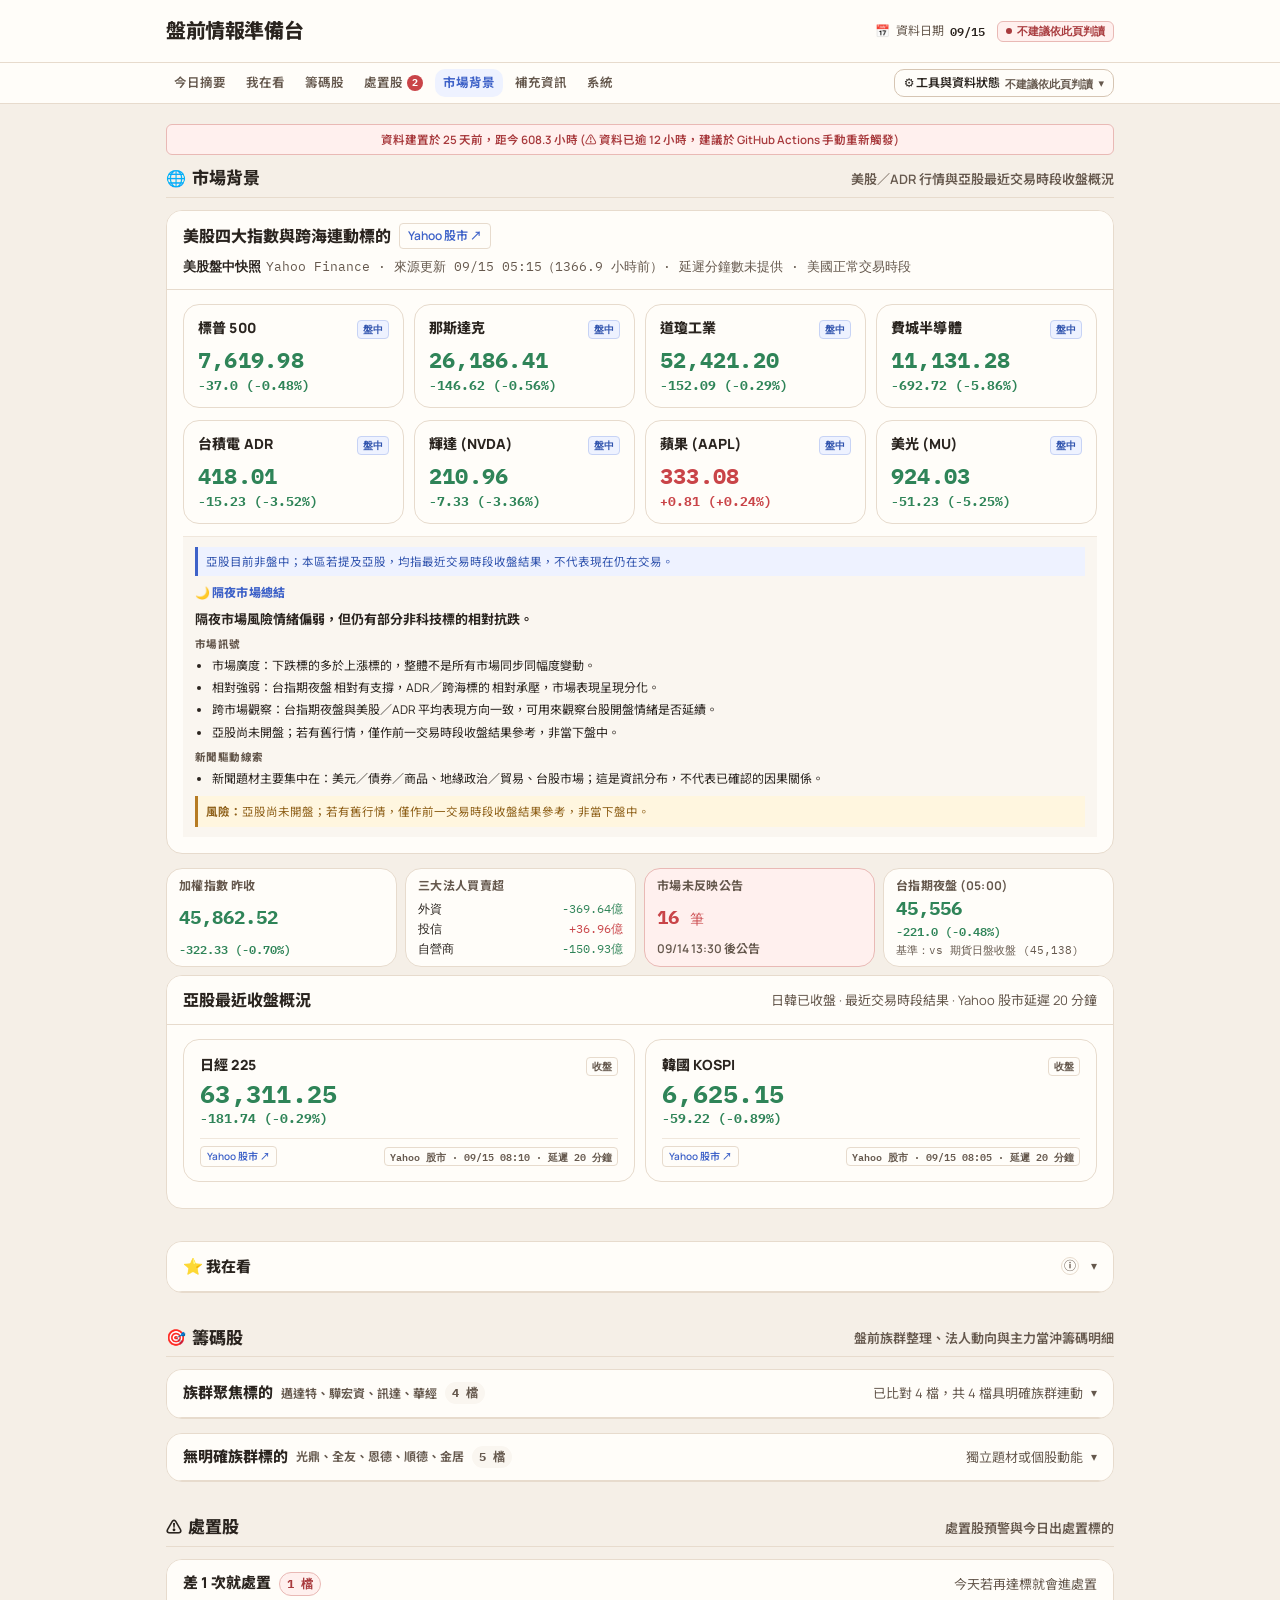
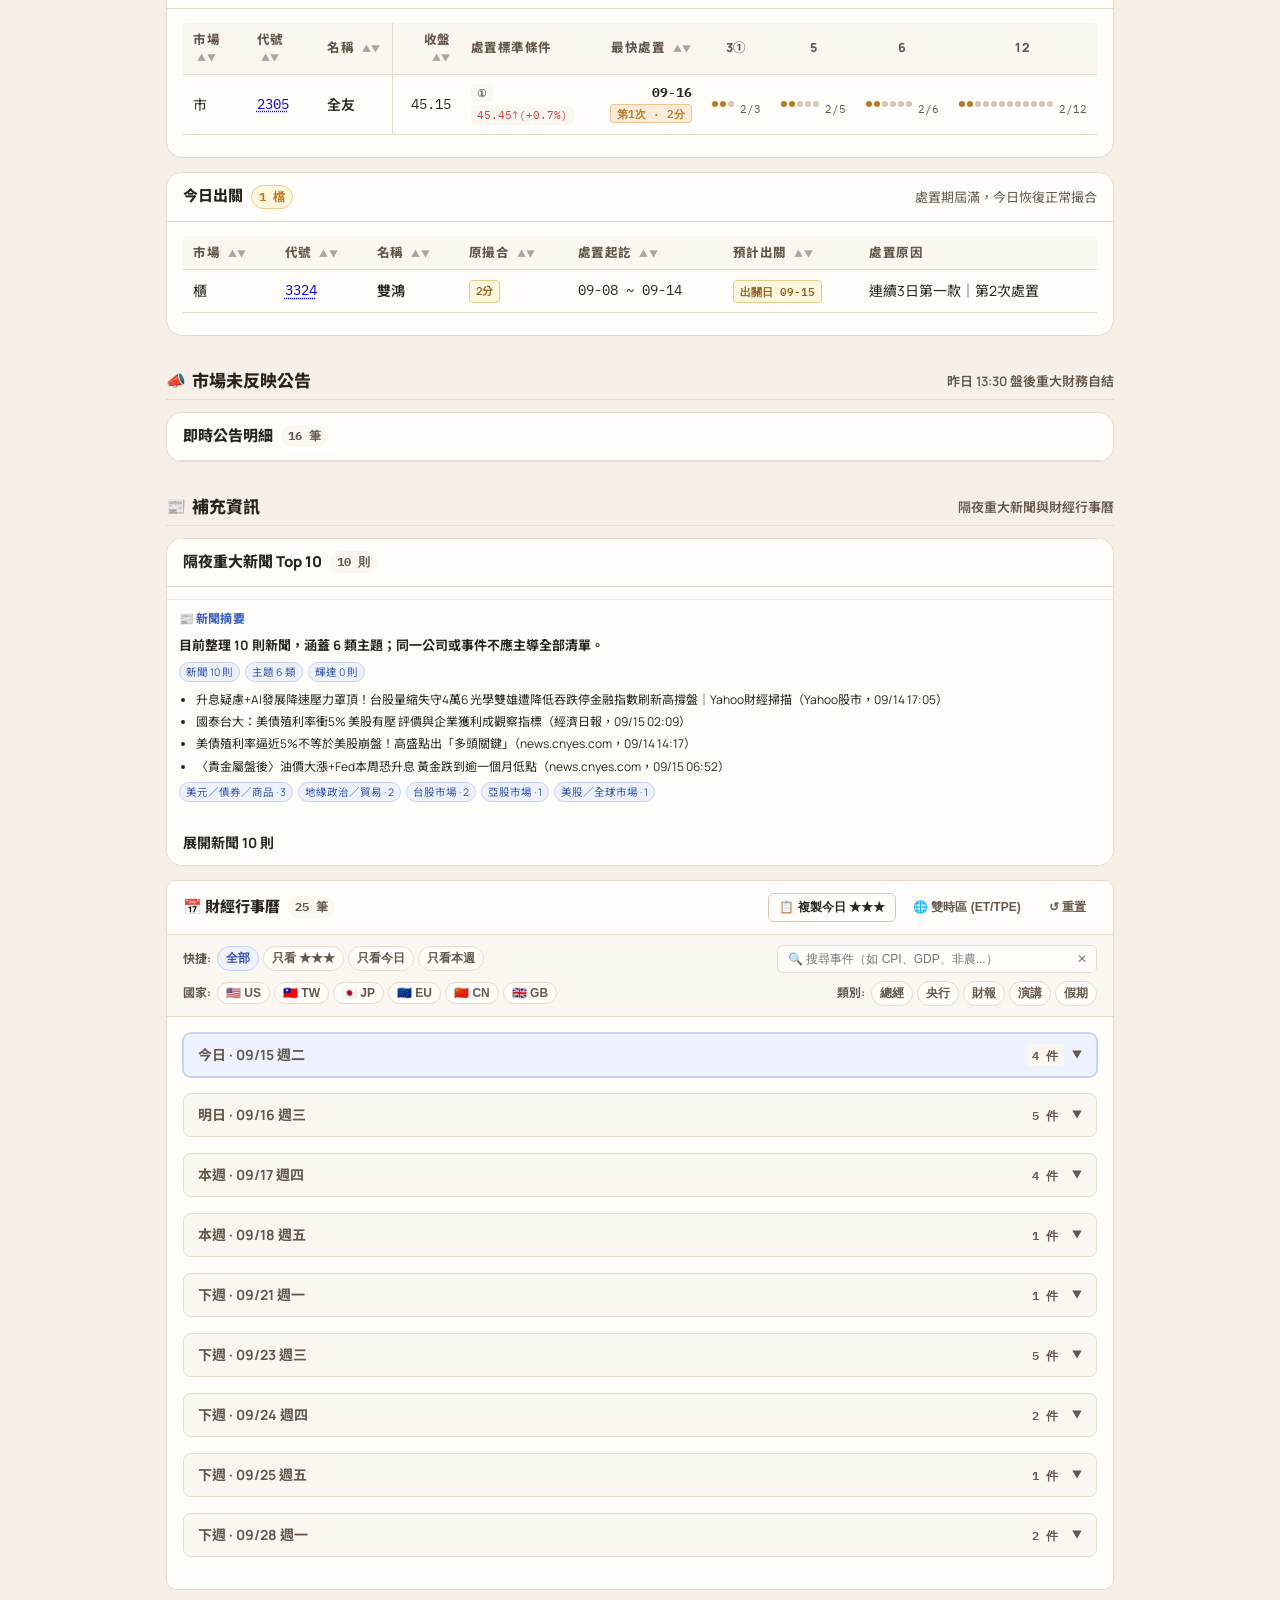
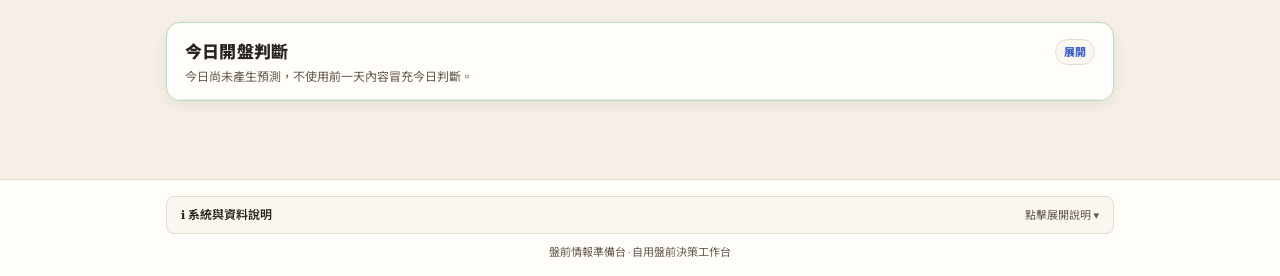
==== docs/index.html @ 4e149d55 "build premarket page for 2026-11-11" ====
<!doctype html>
<html lang="zh-Hant" data-theme="light">
<head>
<meta charset="utf-8">
<meta name="viewport" content="width=device-width, initial-scale=1, viewport-fit=cover">
<meta name="description" content="個人自用，勿分享">
<meta name="robots" content="noindex, nofollow">
<meta name="theme-color" content="#F5EFE7">
<meta name="mobile-web-app-capable" content="yes">
<meta name="apple-mobile-web-app-capable" content="yes">
<meta name="apple-mobile-web-app-status-bar-style" content="default">
<meta name="apple-mobile-web-app-title" content="PMIT 盤前">
<script>
  (function() {
    window.__PM_META__ = {"build_time": "2026-11-11 04:10", "build_version": "20261111_0410", "built_at": "2026-11-10T20:10:21.900235+00:00", "data_date": "09/15", "data_revision": "82827c2f28a00304", "hash": {"ai_summary": "1d06bd8ca780", "announcements": "0802c2edeeb6", "calendar": "9138bb269084", "candidates": "cc73ddd1b59d", "disposition": "0d5a91213d31", "learning_status": "a75b0b54d02c", "macro": "8bd1c810e397", "news": "d9ab46f3bbc6", "opening_forecast": "a6b8ca8f0e29", "opening_result": "0111d65af8d5", "stock_history": "3b2f47924586"}, "hours_since_us_close": 0.2, "overall_status": "unsafe", "packages": {"ai_summary": "data/ai_summary.json", "announcements": "data/announcements.json", "calendar": "data/calendar.json", "candidates": "data/candidates.json", "disposition": "data/disposition.json", "learning_status": "data/learning_status.json", "macro": "data/macro.json", "news": "data/news.json", "opening_forecast": "data/opening_forecast.json", "opening_result": "data/opening_result.json", "stock_history": "data/stock_history.json"}, "schema_version": 1, "show_banner": false, "sources": [{"age_minutes": 0.4, "combined_status_label": "\u6293\u53d6\u6b63\u5e38\u30fb\u8cc7\u6599\u65b0\u9bae", "data_date": null, "dependencies": [], "error_summary": null, "fallback_policy": "previous_snapshot_with_warning", "fallback_used": false, "fetch_status": "ok", "fetched_at": "2026-11-10T15:18:39.479627+08:00", "freshness": "fresh", "hard_expiry_minutes": 1440, "impact_desc": "\u7121\u6cd5\u638c\u63e1\u7f8e\u80a1\u6536\u76e4\u8207\u65e5\u97d3\u958b\u76e4\u8d70\u52e2\uff0c\u96e3\u4ee5\u8a55\u4f30\u65e9\u76e4\u958b\u76e4\u9023\u52d5\u65b9\u5411", "is_required": true, "name": "\u6307\u6578\u884c\u60c5 (\u7f8e\u80a1/\u4e9e\u80a1/ADR)", "notification": null, "notification_level": "critical", "reliability_label": "\u6838\u5fc3\u7a69\u5b9a", "reliability_tier": "core_stable", "retry_attempts": 0, "source_id": "indices", "status": "ok", "status_badge_class": "is-ok", "ttl_minutes": 720}, {"age_minutes": 0.4, "combined_status_label": "\u6293\u53d6\u6b63\u5e38\u30fb\u8cc7\u6599\u65b0\u9bae", "data_date": "09/15", "dependencies": [], "error_summary": null, "fallback_policy": "previous_snapshot_with_warning", "fallback_used": false, "fetch_status": "ok", "fetched_at": "2026-11-11T02:45:14.468668+08:00", "freshness": "fresh", "hard_expiry_minutes": 1440, "impact_desc": "\u7121\u6cd5\u53d6\u5f97\u5373\u6642\u8655\u7f6e\u7ba1\u5236\u6a19\u6e96\u8207\u51fa\u95dc\u540d\u55ae\uff0c\u7121\u6cd5\u9032\u884c\u98a8\u96aa\u907f\u96aa", "is_required": true, "name": "\u8655\u7f6e\u80a1\u8207\u51fa\u95dc\u9810\u8b66", "notification": null, "notification_level": "critical", "reliability_label": "\u6838\u5fc3\u7a69\u5b9a", "reliability_tier": "core_stable", "retry_attempts": 0, "source_id": "disposal", "status": "ok", "status_badge_class": "is-ok", "ttl_minutes": 720}, {"age_minutes": 0.4, "combined_status_label": "\u6293\u53d6\u6b63\u5e38\u30fb\u8cc7\u6599\u65b0\u9bae", "data_date": null, "dependencies": [], "error_summary": null, "fallback_policy": "previous_snapshot_with_warning", "fallback_used": false, "fetch_status": "ok", "fetched_at": "2026-11-10T12:42:00.022347+08:00", "freshness": "fresh", "hard_expiry_minutes": 1440, "impact_desc": "\u7f3a\u5c11\u6628\u65e5\u52a0\u6b0a\u6307\u6578\u8207\u5916\u8cc7/\u6295\u4fe1\u8cb7\u8ce3\u8d85\u91d1\u984d\u5f59\u6574", "is_required": false, "name": "\u5927\u76e4\u6628\u6536\u8207\u4e09\u5927\u6cd5\u4eba", "notification": null, "notification_level": "warning", "reliability_label": "\u6838\u5fc3\u7a69\u5b9a", "reliability_tier": "core_stable", "retry_attempts": 0, "source_id": "twse_summary", "status": "ok", "status_badge_class": "is-ok", "ttl_minutes": 720}, {"age_minutes": 0.4, "combined_status_label": "\u6293\u53d6\u6b63\u5e38\u30fb\u8cc7\u6599\u65b0\u9bae", "data_date": "2026-09-15", "dependencies": [], "error_summary": null, "fallback_policy": "previous_snapshot_with_warning", "fallback_used": false, "fetch_status": "ok", "fetched_at": "2026-11-10T12:42:00.022347+08:00", "freshness": "fresh", "hard_expiry_minutes": 720, "impact_desc": "\u7f3a\u5c11\u671f\u8ca8\u591c\u76e4\u884c\u60c5\u8207\u9ede\u4f4d\u8d70\u5411\uff0c\u53ef\u6539\u53c3\u8003\u7f8e\u80a1\u6307\u6578", "is_required": false, "name": "\u53f0\u6307\u671f\u591c\u76e4\u8d70\u52e2", "notification": null, "notification_level": "warning", "reliability_label": "\u91cd\u8981\u4f46\u53ef\u77ed\u66ab\u904e\u671f", "reliability_tier": "important_short_stale", "retry_attempts": 0, "source_id": "night_session", "status": "ok", "status_badge_class": "is-ok", "ttl_minutes": 180}, {"age_minutes": 0.0, "combined_status_label": "\u6293\u53d6\u6b63\u5e38\u30fb\u8cc7\u6599\u65b0\u9bae", "data_date": null, "dependencies": [], "error_summary": null, "fallback_policy": "fixture_or_previous_snapshot_with_warning", "fallback_used": false, "fetch_status": "ok", "fetched_at": "2026-11-11T04:10:20.223027+08:00", "freshness": "fresh", "hard_expiry_minutes": 720, "impact_desc": "\u7f3a\u5c11\u6bcf\u65e5\u5c08\u6b04\u65cf\u7fa4\u6574\u7406\uff0c\u5019\u9078\u80a1\u6e05\u55ae\u5c07\u5448\u73fe\u7a7a\u767d", "is_required": false, "name": "PressPlay \u76e4\u524d\u65cf\u7fa4\u8207\u6a19\u7684", "notification": null, "notification_level": "notice", "reliability_label": "\u9ad8\u98a8\u96aa\u4f86\u6e90", "reliability_tier": "high_risk", "retry_attempts": 0, "source_id": "pressplay", "status": "ok", "status_badge_class": "is-ok", "ttl_minutes": 360}, {"age_minutes": 0.4, "combined_status_label": "\u6293\u53d6\u6b63\u5e38\u30fb\u8cc7\u6599\u65b0\u9bae", "data_date": "2026/09/14", "dependencies": ["pressplay"], "error_summary": null, "fallback_policy": "previous_snapshot_with_warning", "fallback_used": false, "fetch_status": "ok", "fetched_at": "2026-11-11T04:09:54.073548+08:00", "freshness": "fresh", "hard_expiry_minutes": 720, "impact_desc": "\u7f3a\u5c11\u91cd\u9ede\u500b\u80a1\u4e4b\u5206\u9ede\u8cb7\u8ce3\u8207\u7576\u6c96\u7c4c\u78bc\u6392\u884c", "is_required": false, "name": "\u4e3b\u529b\u5238\u5546\u8207\u7576\u6c96\u7c4c\u78bc\u660e\u7d30", "notification": null, "notification_level": "notice", "reliability_label": "\u9ad8\u98a8\u96aa\u4f86\u6e90", "reliability_tier": "high_risk", "retry_attempts": 0, "source_id": "chengwaye_daily", "status": "ok", "status_badge_class": "is-ok", "ttl_minutes": 360}, {"age_minutes": 0.4, "combined_status_label": "\u6293\u53d6\u6b63\u5e38\u30fb\u8cc7\u6599\u65b0\u9bae", "data_date": null, "dependencies": ["pressplay", "chengwaye_daily"], "error_summary": null, "fallback_policy": "previous_snapshot_with_warning", "fallback_used": false, "fetch_status": "ok", "fetched_at": "2026-11-11T04:09:54.073789+08:00", "freshness": "fresh", "hard_expiry_minutes": 2880, "impact_desc": "\u7f3a\u5c11\u5019\u9078\u80a1\u6f32\u505c\u6b21\u6578\u3001\u6700\u8fd1\u6f32\u505c\u8207\u9694\u65e5\u8868\u73fe\u5c65\u6b77", "is_required": false, "name": "Chengwaye \u500b\u80a1\u6f32\u505c\u5c65\u6b77", "notification": null, "notification_level": "notice", "reliability_label": "\u9ad8\u98a8\u96aa\u4f86\u6e90", "reliability_tier": "high_risk", "retry_attempts": 0, "source_id": "chengwaye_stock_history", "status": "ok", "status_badge_class": "is-ok", "ttl_minutes": 1440}, {"age_minutes": 0.4, "combined_status_label": "\u6293\u53d6\u6b63\u5e38\u30fb\u8cc7\u6599\u65b0\u9bae", "data_date": "2026-09-15", "dependencies": [], "error_summary": null, "fallback_policy": "previous_snapshot_with_warning", "fallback_used": false, "fetch_status": "ok", "fetched_at": "2026-11-10T12:42:00.022347+08:00", "freshness": "fresh", "hard_expiry_minutes": 1440, "impact_desc": "\u7f3a\u5c11\u4eca\u65e5\u91cd\u78c5\u7e3d\u7d93\u6578\u64da\u8207\u4e8b\u4ef6\u65e5\u7a0b\u5012\u6578", "is_required": false, "name": "\u7e3d\u7d93\u8ca1\u7d93\u884c\u4e8b\u66c6", "notification": null, "notification_level": "warning", "reliability_label": "\u91cd\u8981\u4f46\u53ef\u77ed\u66ab\u904e\u671f", "reliability_tier": "important_short_stale", "retry_attempts": 0, "source_id": "calendar", "status": "ok", "status_badge_class": "is-ok", "ttl_minutes": 720}, {"age_minutes": 0.4, "combined_status_label": "\u6293\u53d6\u6b63\u5e38\u30fb\u8cc7\u6599\u65b0\u9bae", "data_date": null, "dependencies": [], "error_summary": null, "fallback_policy": "previous_snapshot_with_warning", "fallback_used": false, "fetch_status": "ok", "fetched_at": "2026-09-15T08:25:50.682524+08:00", "freshness": "fresh", "hard_expiry_minutes": 1440, "impact_desc": "\u7f3a\u5c11\u6628\u65e5\u76e4\u5f8c\u81ea\u7d50\u640d\u76ca\u8207\u71df\u6536\u516c\u544a\u7d71\u8a08", "is_required": false, "name": "\u5e02\u5834\u672a\u53cd\u6620\u91cd\u5927\u516c\u544a (\u8ca1\u5831/\u71df\u6536/\u8655\u5206)", "notification": null, "notification_level": "warning", "reliability_label": "\u91cd\u8981\u4f46\u53ef\u77ed\u66ab\u904e\u671f", "reliability_tier": "important_short_stale", "retry_attempts": 0, "source_id": "financials", "status": "ok", "status_badge_class": "is-ok", "ttl_minutes": 720}, {"age_minutes": 0.4, "combined_status_label": "\u6293\u53d6\u6b63\u5e38\u30fb\u8cc7\u6599\u65b0\u9bae", "data_date": null, "dependencies": [], "error_summary": null, "fallback_policy": "previous_snapshot_with_warning", "fallback_used": false, "fetch_status": "ok", "fetched_at": "2026-11-10T12:42:00.022347+08:00", "freshness": "fresh", "hard_expiry_minutes": 720, "impact_desc": "\u7f3a\u5c11\u9694\u591c\u7f8e\u80a1\u8207\u7522\u696d\u7126\u9ede\u65b0\u805e\u5feb\u8a0a", "is_required": false, "name": "\u76e4\u524d\u5373\u6642\u65b0\u805e\u805a\u5408", "notification": null, "notification_level": "notice", "reliability_label": "\u9ad8\u98a8\u96aa\u4f86\u6e90", "reliability_tier": "high_risk", "retry_attempts": 0, "source_id": "news", "status": "ok", "status_badge_class": "is-ok", "ttl_minutes": 180}], "stale_hours": 1363.7, "status_badge_class": "is-unsafe", "status_label": "\u4e0d\u5efa\u8b70\u4f9d\u6b64\u9801\u5224\u8b80", "summary_reasons": ["\u8655\u7f6e\u8cc7\u6599\u65e5\u671f\u4e0d\u7b26\uff1a\u8655\u7f6e\u4f86\u6e90\u6a19\u8a3b\u9069\u7528 09/15\uff0c\u4f46\u76ee\u6a19\u4ea4\u6613\u65e5\u70ba 11/12\uff08\u76f8\u5dee -57 \u5929\uff09"], "us_market_context": {"badge": "\u76e4\u4e2d", "badge_short": "\u76e4\u4e2d", "detail": "Yahoo Finance \u00b7 \u4f86\u6e90\u66f4\u65b0 09/15 05:15\uff081366.9 \u5c0f\u6642\u524d\uff09\u00b7 \u5ef6\u9072\u5206\u9418\u6578\u672a\u63d0\u4f9b \u00b7 \u7f8e\u570b\u6b63\u5e38\u4ea4\u6613\u6642\u6bb5", "label": "\u7f8e\u80a1\u76e4\u4e2d\u5feb\u7167", "pill_class": "pill-live", "session_key": "regular", "title": "Yahoo Finance Chart \u63d0\u4f9b\u4f86\u6e90\u66f4\u65b0\u6642\u9593\uff1b\u672a\u63d0\u4f9b\u53ef\u9a57\u8b49\u7684\u5ef6\u9072\u5206\u9418\u6578", "updated_label": "09/15 05:15"}};
    if (localStorage.getItem('pmit_debug') === '1') {
      var pmMeta = window.__PM_META__;
      if (pmMeta && Number(pmMeta.stale_hours) >= 24 && pmMeta.overall_status === 'ready') {
        console.warn('[PMIT] stale_hours >= 24 but overall_status=ready', pmMeta);
      }
    }
    var savedTheme = localStorage.getItem('pmit_theme') || localStorage.getItem('premarket.theme');
    var hashTheme = String(window.location.hash || '').match(/[?&]theme=(dark|light)(?:&|$)/);
    if (hashTheme) savedTheme = hashTheme[1];
    var theme = (savedTheme === 'dark') ? 'dark' : 'light';
    document.documentElement.setAttribute('data-theme', theme);
  })();
</script>
<title>盤前 · 09/15 · 近處置 1 · 出關 3</title>

<link rel="preconnect" href="https://fonts.googleapis.com">
<link rel="preconnect" href="https://fonts.gstatic.com" crossorigin>
<link href="https://fonts.googleapis.com/css2?family=Manrope:wght@400;600;700;800&family=IBM+Plex+Mono:wght@400;500;600;700&family=Noto+Sans+TC:wght@400;500;700;900&display=swap" rel="stylesheet">
<link rel="manifest" href="manifest.json">
<link rel="icon" href="icon-192.png" type="image/png">
<link rel="apple-touch-icon" href="icon-180.png">
<script>
  if ('serviceWorker' in navigator) {
    navigator.serviceWorker.register('sw.js').catch(function(err) {
      if (localStorage.getItem('pmit_debug') === '1') console.warn('SW register info:', err);
    });
    navigator.serviceWorker.addEventListener('message', function(event) {
      if (event.data && event.data.type === 'sw-updated') {
        var toast = document.getElementById('toast');
        if (toast) {
          toast.innerHTML = '🔄 盤前資料已有新版本 <button class="sw-update-button" onclick="location.reload(true)">點此更新</button>';
          toast.classList.add('show');
        }
      }
    });
  }
</script>

<style>
  :root {
    /* tool-to-decide visual language: warm paper, deep ink, cobalt action */
    /* stronger light-theme separation so the warm paper surface is visible */
    --bg-page: #F5EFE7;
    --bg-card: #FFFDF9;
    --bg-sub: #FAF6F0;
    --bg-hover: #EFE7DC;
    --border: #E7DBCD;
    --border-light: #F0E7DC;
    --border-strong: #D6C5B3;
    --text-main: #2A241F;
    --text-muted: #65584D;
    --text-light: #8A7A6B;
    --rise: #C94448;
    --fall: #2F8458;
    --amber: #B67B24;
    --blue: #3E62C8;
    --focus: var(--blue);
    --btn-bg: #FFFFFF;
    --btn-border: var(--border);
    --btn-hover: #EEF2FF;

    --danger-bg: #FFF0EE;
    --danger-fg: #A83A3D;
    --danger-border: #E9B9B5;

    --amber-bg: #FFF6DF;
    --amber-fg: #8F611A;
    --amber-border: #E8CD8A;

    --blue-bg: #EEF2FF;
    --blue-fg: #3154AE;
    --blue-border: #C7D3F5;

    --green-bg: #EEF8F1;
    --green-fg: #286D4B;
    --green-border: #B8DEC4;

    --row-paused-bg: #FFF6DF;

    --font-ui: Manrope, "Noto Sans TC", "PingFang TC", "Microsoft JhengHei", system-ui, sans-serif;
    --font-sans: var(--font-ui);
    --font-mono: "IBM Plex Mono", ui-monospace, Menlo, monospace;
    --shadow-sm: none;
    --shadow: 0 4px 14px rgba(37, 31, 23, 0.07);
    --shadow-md: 0 16px 34px rgba(37, 31, 23, 0.12);
    --safe-top: env(safe-area-inset-top, 0px);
    --safe-bottom: env(safe-area-inset-bottom, 0px);
    --safe-left: env(safe-area-inset-left, 0px);
    --safe-right: env(safe-area-inset-right, 0px);
  }

  .opening-forecast-card {
    margin: 0 0 18px;
    border: 1px solid var(--border-strong);
    border-radius: 14px;
    background: var(--bg-card);
    box-shadow: var(--shadow);
    overflow: hidden;
  }
  .opening-forecast-disclosure > summary {
    list-style: none;
    cursor: pointer;
  }
  .opening-forecast-disclosure > summary::-webkit-details-marker { display: none; }
  .opening-forecast-disclosure > summary:focus-visible {
    outline: 2px solid var(--blue);
    outline-offset: -2px;
  }
  .opening-forecast-summary-actions {
    display: flex;
    align-items: center;
    justify-content: flex-end;
    gap: 8px;
    flex-shrink: 0;
  }
  .opening-forecast-toggle {
    display: inline-flex;
    align-items: center;
    min-height: 26px;
    padding: 4px 8px;
    border: 1px solid var(--border);
    border-radius: 999px;
    color: var(--blue);
    background: var(--bg-sub);
    font-size: 11px;
    font-weight: 800;
    white-space: nowrap;
  }
  .opening-forecast-toggle::before { content: '展開'; }
  .opening-forecast-disclosure[open] .opening-forecast-toggle::before { content: '收合'; }
  .opening-forecast-card.confidence-low { border-color: var(--amber-border); }
  .opening-forecast-card.confidence-high { border-color: var(--green-border); }
  .opening-forecast-head {
    display: flex;
    align-items: flex-start;
    justify-content: space-between;
    gap: 12px;
    padding: 16px 18px 12px;
    border-bottom: 1px solid var(--border-light);
  }
  .opening-forecast-title { margin: 0; color: var(--text-main); font-size: 17px; font-weight: 850; letter-spacing: .01em; }
  .opening-forecast-subtitle { margin-top: 4px; color: var(--text-muted); font-size: 12px; line-height: 1.55; }
  .opening-forecast-badge { display: inline-flex; align-items: center; border: 1px solid var(--border); border-radius: 999px; padding: 4px 9px; color: var(--text-muted); background: var(--bg-sub); font-size: 12px; font-weight: 800; white-space: nowrap; }
  .opening-forecast-badge.high { color: var(--green-fg); border-color: var(--green-border); background: var(--green-bg); }
  .opening-forecast-badge.medium { color: var(--amber-fg); border-color: var(--amber-border); background: var(--amber-bg); }
  .opening-forecast-badge.low { color: var(--danger-fg); border-color: var(--danger-border); background: var(--danger-bg); }
  .opening-forecast-body { padding: 16px 18px 18px; }
  .opening-forecast-hero { display: flex; align-items: baseline; flex-wrap: wrap; gap: 10px 18px; }
  .opening-forecast-direction { color: var(--text-main); font-size: clamp(24px, 4vw, 34px); font-weight: 900; letter-spacing: .01em; }
  .opening-forecast-points { color: var(--blue); font-size: clamp(20px, 3vw, 28px); font-weight: 850; }
  .opening-forecast-points.is-up { color: var(--rise); }
  .opening-forecast-points.is-down { color: var(--fall); }
  .opening-forecast-meta { display: flex; flex-wrap: wrap; gap: 7px 14px; margin-top: 8px; color: var(--text-muted); font-size: 12px; line-height: 1.6; }
  .opening-forecast-note { margin-top: 12px; padding: 10px 12px; border-radius: 9px; background: var(--bg-sub); color: var(--text-muted); font-size: 12px; line-height: 1.65; }
  .opening-forecast-note strong { color: var(--text-main); }
  .opening-forecast-result { display: grid; grid-template-columns: repeat(3, minmax(0, 1fr)); gap: 10px; margin-top: 14px; }
  .opening-forecast-result-item { min-width: 0; padding: 10px 12px; border: 1px solid var(--border-light); border-radius: 9px; background: var(--bg-sub); }
  .opening-forecast-result-label { color: var(--text-muted); font-size: 11px; }
  .opening-forecast-result-value { margin-top: 3px; color: var(--text-main); font-size: 15px; font-weight: 850; }
  .opening-forecast-details { margin-top: 14px; border-top: 1px solid var(--border-light); padding-top: 10px; }
  .opening-forecast-details summary { cursor: pointer; color: var(--blue); font-size: 12px; font-weight: 800; }
  .opening-forecast-evidence { display: grid; gap: 8px; margin-top: 10px; }
  .opening-forecast-evidence-item { padding: 9px 10px; border-left: 3px solid var(--border-strong); background: var(--bg-sub); color: var(--text-muted); font-size: 12px; line-height: 1.6; }
  .opening-forecast-evidence-item strong { color: var(--text-main); }
  .opening-forecast-evidence-item a { color: var(--blue); }
  .opening-forecast-formula { margin: 10px 0 0; overflow-x: auto; color: var(--text-muted); font-size: 11px; line-height: 1.65; }
  .opening-forecast-learning { margin-top: 14px; padding: 10px 12px; border: 1px solid var(--border-light); border-radius: 9px; color: var(--text-muted); font-size: 12px; line-height: 1.6; }
  .opening-forecast-learning strong { color: var(--text-main); }
  @media (max-width: 680px) {
    .opening-forecast-head { padding: 14px 14px 11px; }
    .opening-forecast-body { padding: 14px; }
    .opening-forecast-result { grid-template-columns: 1fr; }
    .opening-forecast-badge { font-size: 11px; }
  }

  :root[data-theme="dark"] {
    /* warm charcoal companion theme; the same cobalt and semantic accents remain */
    --bg-page: #171411;
    --bg-card: #211D19;
    --bg-sub: #2A2520;
    --bg-hover: #393129;
    --border: rgba(255, 244, 230, 0.13);
    --border-light: rgba(255, 244, 230, 0.07);
    --border-strong: rgba(255, 244, 230, 0.22);
    --text-main: #F8F4EE;
    --text-muted: #C4B8A9;
    --text-light: #998D7E;
    --rise: #FF8A9B;
    --fall: #70D9A1;
    --amber: #F4C76A;
    --blue: #82AFFF;
    --btn-bg: #211D19;
    --btn-border: rgba(255, 244, 230, 0.16);
    --btn-hover: #393129;

    --danger-bg: rgba(255, 102, 125, 0.16);
    --danger-fg: #FFB4BF;
    --danger-border: rgba(255, 138, 155, 0.36);

    --amber-bg: rgba(244, 199, 106, 0.16);
    --amber-fg: #FFE0A0;
    --amber-border: rgba(244, 199, 106, 0.36);

    --blue-bg: rgba(130, 175, 255, 0.16);
    --blue-fg: #B5CCFF;
    --blue-border: rgba(130, 175, 255, 0.36);

    --green-bg: rgba(112, 217, 161, 0.16);
    --green-fg: #A8EBC6;
    --green-border: rgba(112, 217, 161, 0.36);

    --row-paused-bg: rgba(244, 199, 106, 0.16);
    --shadow-sm: none;
    --shadow: 0 4px 16px rgba(0, 0, 0, 0.24);
    --shadow-md: 0 16px 34px rgba(0, 0, 0, 0.36);
  }

  * { box-sizing: border-box; }
  html { scroll-behavior: smooth; }
  body {
    margin: 0;
    background: var(--bg-page);
    color: var(--text-main);
    font-family: var(--font-ui);
    line-height: 1.5;
    -webkit-font-smoothing: antialiased;
    -moz-osx-font-smoothing: grayscale;
    transition: background-color 0.2s ease, color 0.2s ease;
  }

  .font-mono { font-family: var(--font-mono); }
  .font-bold { font-weight: 600; }
  .rise { color: var(--rise) !important; }
  .fall { color: var(--fall) !important; }
  .amber { color: var(--amber) !important; }
  .blue { color: var(--blue) !important; }

  .sr-only {
    position: absolute;
    width: 1px;
    height: 1px;
    padding: 0;
    margin: -1px;
    overflow: hidden;
    clip: rect(0, 0, 0, 0);
    white-space: nowrap;
    border: 0;
  }

  .page-wrap { max-width: 980px; margin: 0 auto; padding: 0 16px; }

  /* HEADER */
  .page-header {
    background: var(--bg-card);
    border-bottom: 1px solid var(--border);
    padding: 16px 0;
  }
  .header-inner {
    max-width: 980px;
    margin: 0 auto;
    padding: 0 16px;
    display: flex;
    justify-content: space-between;
    align-items: center;
    flex-wrap: wrap;
    gap: 12px;
  }
  .page-title {
    font-size: 20px;
    font-weight: 800;
    margin: 0;
    letter-spacing: -0.02em;
    color: var(--text-main);
  }
  .meta-row {
    display: flex;
    align-items: center;
    flex-wrap: wrap;
    gap: 12px;
    font-size: 12px;
  }
  .meta-item {
    display: inline-flex;
    align-items: center;
    gap: 6px;
    color: var(--text-muted);
  }
  .meta-val {
    color: var(--text-main);
    font-weight: 600;
  }
  .status-badge {
    display: inline-flex;
    align-items: center;
    padding: 3px 8px;
    border-radius: 6px;
    font-size: 11px;
    font-weight: 700;
    letter-spacing: 0.02em;
  }
  .status-badge.is-ok { background: var(--green-bg); color: var(--green-fg); border: 1px solid var(--green-border); }
  .status-badge.is-info { background: var(--blue-bg); color: var(--blue-fg); border: 1px solid var(--blue-border); }
  .status-badge.is-warning { background: var(--danger-bg); color: var(--danger-fg); border: 1px solid var(--danger-border); }

  /* NAV (Sticky Anchor & Tool Bar - ZERO HORIZONTAL SCROLL) */
  .page-nav {
    position: sticky;
    top: 0;
    background: var(--bg-card);
    border-bottom: 1px solid var(--border);
    z-index: 50;
    box-shadow: var(--shadow-sm);
    padding: 6px 0;
  }
  .nav-inner {
    max-width: 980px;
    margin: 0 auto;
    padding: 0 16px;
    display: flex;
    align-items: center;
    justify-content: space-between;
    flex-wrap: wrap;
    gap: 8px 12px;
  }
  .nav-sections {
    display: flex;
    align-items: center;
    flex-wrap: wrap;
    gap: 4px;
  }
  .nav-link {
    display: inline-flex;
    align-items: center;
    gap: 4px;
    padding: 4px 8px;
    height: 28px;
    color: var(--text-muted);
    text-decoration: none;
    font-size: 12.5px;
    font-weight: 600;
    border-radius: 10px;
    transition: all 0.15s ease;
    box-sizing: border-box;
  }
  .nav-link:hover, .nav-link.is-active {
    color: var(--blue-fg);
    background: var(--blue-bg);
    border-color: var(--blue-border);
  }
  .nav-link.is-active {
    color: var(--blue);
    font-weight: 700;
  }
  .nav-badge {
    background: var(--rise);
    color: #FFFFFF;
    font-size: 10px;
    font-weight: 700;
    padding: 0 5px;
    height: 16px;
    line-height: 16px;
    border-radius: 8px;
    font-family: var(--font-mono);
  }
  .nav-actions {
    display: flex;
    align-items: center;
    flex-wrap: wrap;
    gap: 6px;
  }
  .nav-utility-panel {
    margin-left: auto;
    position: relative;
  }
  .nav-utility-panel > summary {
    list-style: none;
    background: var(--bg-card);
    border: 1px solid var(--border-strong);
    border-radius: 10px;
    padding: 0 9px;
    height: 28px;
    font-size: 12px;
    font-weight: 600;
    color: var(--text-main);
    cursor: pointer;
    display: inline-flex;
    align-items: center;
    gap: 5px;
    box-sizing: border-box;
    white-space: nowrap;
  }
  .nav-utility-panel > summary::-webkit-details-marker { display: none; }
  .nav-utility-panel > summary::after { content: '▾'; color: var(--text-muted); font-size: 11px; }
  .nav-utility-panel[open] > summary { position: relative; z-index: 2; }
  .nav-utility-state { color: var(--text-muted); font-family: var(--font-mono); font-size: 10.5px; }
  .nav-utility-content {
    position: absolute;
    top: calc(100% + 8px);
    right: 0;
    z-index: 60;
    width: min(476px, calc(100vw - 32px));
    padding: 13px;
    border: 1px solid var(--border);
    border-radius: 16px;
    background: var(--bg-card);
    box-shadow: var(--shadow-md);
  }
  .nav-utility-content::before {
    content: '';
    position: absolute;
    top: -6px;
    right: 28px;
    width: 10px;
    height: 10px;
    background: var(--bg-card);
    border-left: 1px solid var(--border);
    border-top: 1px solid var(--border);
    transform: rotate(45deg);
  }
  .utility-panel-header {
    position: relative;
    z-index: 1;
    display: flex;
    align-items: flex-end;
    justify-content: space-between;
    gap: 12px;
    padding: 1px 2px 11px;
    border-bottom: 1px solid var(--border-light);
  }
  .utility-panel-eyebrow {
    color: var(--text-muted);
    font-family: var(--font-mono);
    font-size: 9.5px;
    font-weight: 700;
    letter-spacing: 0.08em;
  }
  .utility-panel-title { margin-top: 2px; color: var(--text-main); font-size: 14px; font-weight: 800; }
  .utility-panel-section { position: relative; z-index: 1; margin-top: 11px; }
  .utility-section-label {
    margin: 0 0 6px 2px;
    color: var(--text-muted);
    font-family: var(--font-mono);
    font-size: 9.5px;
    font-weight: 700;
    letter-spacing: 0.07em;
  }
  .nav-utility-content .nav-actions {
    justify-content: flex-start;
    gap: 6px;
    margin: 0;
    padding: 9px;
    border: 1px solid var(--border-light);
    border-radius: 8px;
    background: var(--bg-sub);
  }
  .nav-utility-content .today-briefing-details {
    margin: 0;
    overflow: hidden;
    border: 1px solid var(--border-light);
    border-radius: 8px;
    background: var(--bg-sub);
  }
  .nav-utility-content .today-briefing-summary { padding: 9px 10px; background: transparent; }
  .nav-utility-content .today-briefing-card { box-shadow: none; }
  .nav-btn {
    background: var(--bg-card);
    border: 1px solid var(--border-strong);
    border-radius: 10px;
    padding: 0 9px;
    height: 28px;
    font-size: 12px;
    font-weight: 600;
    color: var(--text-main);
    cursor: pointer;
    display: inline-flex;
    align-items: center;
    justify-content: center;
    gap: 4px;
    transition: all 0.15s ease;
    box-sizing: border-box;
    outline: none;
    white-space: nowrap;
  }
  .nav-btn:hover {
    background: var(--bg-hover);
    border-color: var(--text-light);
  }
  .nav-btn.filter-watch-only.is-active {
    background: var(--amber-bg);
    color: var(--amber-fg);
    border-color: var(--amber-border);
  }
  .nav-btn.btn-briefing.is-active {
    background: var(--blue-bg);
    color: var(--blue-fg);
    border-color: var(--blue-border);
  }

  @media (max-width: 768px) {
    .nav-inner {
      padding: 4px 10px;
      gap: 6px;
    }
    .nav-sections {
      width: 100%;
      justify-content: flex-start;
      gap: 2px;
      flex-wrap: nowrap;
      overflow-x: auto;
      -webkit-overflow-scrolling: touch;
      overscroll-behavior-x: contain;
      scrollbar-width: none;
    }
    .nav-sections::-webkit-scrollbar { display: none; }
    .nav-link {
      flex: 0 0 auto;
      padding: 0 12px;
      font-size: 12.5px;
      height: 40px;
    }
    .nav-utility-panel {
      width: 100%;
      margin-left: 0;
      display: flex;
      justify-content: flex-end;
      border-top: 1px solid var(--border-light);
      padding-top: 4px;
    }
    .nav-utility-panel > summary { min-height: 40px; height: 40px; font-size: 12px; }
    .nav-utility-content { width: min(100vw - 20px, 476px); padding: 10px; }
    .utility-panel-header { padding-bottom: 9px; }
    .nav-utility-content .nav-actions { padding: 7px; }
    .nav-btn {
      flex: 1;
      padding: 0 6px;
      font-size: 12px;
      height: 40px;
    }
    .nav-btn .btn-text-extra {
      display: none;
    }
  }

  /* CONTENT SECTIONS */
  .page-main {
    max-width: 980px;
    margin: 0 auto;
    padding: 20px 16px 60px;
  }
  .content-section {
    margin-bottom: 32px;
    scroll-margin-top: 76px;
  }
  .section-header {
    display: flex;
    align-items: baseline;
    justify-content: space-between;
    margin-bottom: 12px;
    padding-bottom: 6px;
    border-bottom: 1px solid var(--border);
  }
  .section-title {
    font-size: 16px;
    font-weight: 800;
    color: var(--text-main);
    margin: 0;
    display: flex;
    align-items: center;
    gap: 6px;
  }
  .title-icon { font-size: 16px; }
  .section-desc {
    font-size: 12px;
    color: var(--text-muted);
  }

  /* CARDS */
  .card {
    background: var(--bg-card);
    border: 1px solid var(--border);
    border-radius: 16px;
    box-shadow: var(--shadow-sm);
    margin-bottom: 14px;
    overflow: hidden;
  }
  .card-head {
    padding: 12px 16px;
    background: var(--bg-card);
    border-bottom: 1px solid var(--border);
    display: flex;
    justify-content: space-between;
    align-items: center;
    flex-wrap: wrap;
    gap: 8px;
  }
  .card-title-group {
    display: flex;
    align-items: center;
    gap: 8px;
  }
  .card-title {
    font-size: 14px;
    font-weight: 700;
    color: var(--text-main);
    margin: 0;
  }
  .count-badge {
    background: var(--bg-sub);
    color: var(--text-muted);
    font-size: 11px;
    font-weight: 700;
    padding: 2px 7px;
    border-radius: 12px;
    font-family: var(--font-mono);
  }
  .count-badge.danger { background: var(--danger-bg); color: var(--danger-fg); border: 1px solid var(--danger-border); }
  .count-badge.amber { background: var(--amber-bg); color: var(--amber-fg); border: 1px solid var(--amber-border); }
  .card-tip {
    font-size: 12px;
    color: var(--text-muted);
  }
  .candidate-group-summary { cursor: pointer; list-style: none; }
  .candidate-group-summary::-webkit-details-marker { display: none; }
  .candidate-group-summary::after { content: '▾'; flex: 0 0 auto; color: var(--text-muted); font-size: 12px; }
  .candidate-group-disclosure[open] > .candidate-group-summary::after { transform: rotate(180deg); }
  .candidate-group-summary .card-title-group { min-width: 0; flex: 1 1 auto; flex-wrap: wrap; }
  .candidate-group-symbols { min-width: 0; color: var(--text-muted); font-size: 12px; font-weight: 650; line-height: 1.45; overflow-wrap: anywhere; }
  .data-block { padding: 14px 16px; }

  /* 1. SUMMARY GRID (COMPACT DASHBOARD) */
  .summary-grid {
    display: grid;
    grid-template-columns: repeat(4, 1fr);
    gap: 8px;
    margin-bottom: 8px;
  }
  .summary-card {
    background: var(--bg-card);
    border: 1px solid var(--border);
    border-radius: 16px;
    padding: 8px 12px;
    box-shadow: var(--shadow-sm);
    display: flex;
    flex-direction: column;
    justify-content: space-between;
    min-height: 66px;
  }
  .summary-card.alert-highlight {
    background: var(--danger-bg);
    border-color: var(--danger-border);
  }
  .card-label {
    font-size: 10.5px;
    font-weight: 700;
    color: var(--text-muted);
    text-transform: uppercase;
    letter-spacing: 0.03em;
    margin-bottom: 2px;
  }
  .card-val {
    font-size: 17px;
    font-weight: 800;
    color: var(--text-main);
    line-height: 1.2;
    margin-bottom: 2px;
  }
  .card-val.rise { color: var(--rise); }
  .card-val.fall { color: var(--fall); }
  .card-val.amber { color: var(--amber); }
  .card-sub {
    font-size: 11px;
    color: var(--text-muted);
    font-weight: 500;
  }
  .inst-chips {
    display: flex;
    flex-direction: column;
    gap: 2px;
    margin-top: 2px;
  }
  .inst-chips .chip {
    display: flex;
    justify-content: space-between;
    font-size: 11px;
  }
  .inst-chips-mobile { display: none; }

  /* ACCESSIBLE FOCUS INDICATOR */
  :focus-visible {
    outline: 2px solid var(--blue) !important;
    outline-offset: 2px !important;
  }
  :root[data-theme="dark"] :focus-visible {
    outline: 2px solid #60A5FA !important;
    outline-offset: 2px !important;
  }

  /* HEADER STATUS BUTTON */
  .header-status-btn {
    display: inline-flex;
    align-items: center;
    gap: 5px;
    padding: 2px 8px;
    border-radius: 6px;
    font-size: 11px;
    font-weight: 700;
    cursor: pointer;
    border: 1px solid var(--border);
    background: var(--bg-card);
    color: var(--text-main);
    transition: all 0.15s ease;
  }
  .header-status-btn:hover {
    transform: translateY(-1px);
    box-shadow: var(--shadow-sm);
  }
  .header-status-btn .status-dot {
    width: 6px;
    height: 6px;
    border-radius: 50%;
    background: currentColor;
  }
  .header-status-btn.is-ready {
    background: var(--green-bg);
    color: var(--green-fg);
    border-color: var(--green-border);
  }
  .header-status-btn.is-caution {
    background: var(--amber-bg);
    color: var(--amber-fg);
    border-color: var(--amber-border);
  }
  .header-status-btn.is-unsafe {
    background: var(--danger-bg);
    color: var(--danger-fg);
    border-color: var(--danger-border);
  }

  /* TODAY INTEL BRIEFING CARD */
  .today-briefing-card {
    display: grid;
    grid-template-columns: 1fr 1.2fr 1.2fr;
    gap: 10px;
    background: var(--bg-card);
    border: 1px solid var(--border);
    border-radius: 16px;
    padding: 10px 14px;
    margin-bottom: 10px;
    box-shadow: var(--shadow-sm);
  }
  .today-briefing-details {
    margin-bottom: 10px;
  }
  .today-briefing-summary {
    display: flex;
    align-items: center;
    justify-content: space-between;
    gap: 10px;
    padding: 10px 14px;
    border: 1.5px solid var(--amber-border);
    border-radius: 12px;
    background: var(--amber-bg);
    color: var(--text-main);
    cursor: pointer;
    list-style: none;
    box-shadow: var(--shadow-sm);
  }
  .today-briefing-summary::-webkit-details-marker { display: none; }
  .today-briefing-summary::after { content: '▾'; color: var(--text-muted); font-size: 12px; }
  .today-briefing-details[open] > .today-briefing-summary { border-bottom-left-radius: 0; border-bottom-right-radius: 0; }
  .briefing-summary-title { font-size: 12px; font-weight: 700; }
  .briefing-summary-status { margin-left: auto; font-size: 11.5px; font-weight: 600; color: var(--text-muted); }
  .today-briefing-card.is-unsafe-alert {
    border: 2px solid var(--danger-border);
    background: var(--danger-bg);
  }
  .today-briefing-card.is-caution-alert {
    border: 1.5px solid var(--amber-border);
    background: var(--amber-bg);
  }
  .briefing-col {
    display: flex;
    flex-direction: column;
    justify-content: center;
    gap: 3px;
  }
  .briefing-col-lbl {
    font-size: 10.5px;
    font-weight: 700;
    color: var(--text-muted);
    text-transform: uppercase;
    letter-spacing: 0.02em;
  }
  .briefing-status-val, .briefing-watch-val, .briefing-events-val {
    font-size: 12.5px;
    font-weight: 600;
    color: var(--text-main);
    display: flex;
    align-items: center;
    gap: 6px;
    flex-wrap: wrap;
  }
  .briefing-reason-summary {
    font-size: 11.5px;
    color: var(--text-muted);
    overflow: hidden;
    text-overflow: ellipsis;
    white-space: nowrap;
    max-width: 180px;
  }
  .briefing-built-relative {
    display: none;
    color: var(--text-muted);
    font-size: 11px;
    font-family: var(--font-mono);
    white-space: nowrap;
  }
  .briefing-watch-val .hit-count {
    color: var(--blue);
    font-weight: 700;
  }
  .briefing-watch-val .hit-count.has-hit {
    color: var(--rise);
  }
  .event-pill {
    display: inline-flex;
    align-items: center;
    gap: 4px;
    background: var(--bg-sub);
    padding: 2px 6px;
    border-radius: 4px;
    font-size: 11px;
    border: 1px solid var(--border);
  }
  .event-more-tag {
    font-size: 10.5px;
    color: var(--text-muted);
    font-family: var(--font-mono);
  }
  .mobile-scroll-hint {
    display: none;
    font-size: 11px;
    color: var(--text-muted);
    text-align: center;
    padding: 4px 0;
    background: var(--bg-sub);
    border-radius: 4px;
    margin-bottom: 6px;
  }
  @media (max-width: 768px) {
    .today-briefing-card {
      grid-template-columns: 1fr;
      gap: 8px;
      padding: 8px 10px;
    }
    .mobile-scroll-hint {
      display: block;
    }
  }

  /* STALE BANNER */
  .stale-banner {
    padding: 6px 14px;
    border-radius: 6px;
    font-size: 11.5px;
    font-weight: 600;
    text-align: center;
    margin-bottom: 10px;
    background: var(--green-bg);
    color: var(--green-fg);
    border: 1px solid var(--green-border);
  }
  .stale-banner.is-warning { background: var(--amber-bg) !important; color: var(--amber-fg) !important; border-color: var(--amber-border) !important; }
  .stale-banner.is-danger  { background: var(--danger-bg) !important; color: var(--danger-fg) !important; border-color: var(--danger-border) !important; }
  .holiday-notice { margin-top: 0; margin-bottom: 10px; }
  .package-error-card {
    display: grid;
    gap: 6px;
    padding: 10px 12px;
    color: var(--danger-fg);
    background: var(--danger-bg);
    border: 1px solid var(--danger-border);
    border-radius: 7px;
    text-align: left;
  }
  .package-error-detail, .package-last-success { color: var(--text-muted); font-size: 11.5px; }
  .package-inline-retry { margin-left: 6px; padding: 4px 8px; font-size: 11px; }

  /* WATCHLIST MODERN CARD */
  .watchlist-card {
    border-radius: 16px;
    border: 1px solid var(--border);
    background: var(--bg-card);
    overflow: hidden;
  }
  .watchlist-details > summary {
    cursor: pointer;
    list-style: none;
  }
  .watchlist-details > summary::-webkit-details-marker { display: none; }
  .watchlist-details > summary::after {
    content: '▾';
    color: var(--text-muted);
    font-size: 12px;
    margin-left: 4px;
  }
  .watchlist-details[open] > summary { border-bottom-color: var(--border); }
  .watch-summary-hits {
    display: inline-flex;
    align-items: center;
    min-width: 0;
    gap: 6px;
    margin-left: 8px;
    flex-wrap: wrap;
  }
  .watch-summary-chip {
    display: inline-flex;
    align-items: center;
    gap: 5px;
    min-width: 0;
    padding: 3px 8px;
    border: 1px solid var(--border);
    border-radius: 6px;
    background: var(--bg-card);
    color: var(--text-main);
    font-family: var(--font-mono);
    font-size: 12px;
    font-weight: 700;
    white-space: nowrap;
    cursor: pointer;
    transition: transform 0.15s ease, border-color 0.15s ease;
  }
  .watch-summary-chip:hover { transform: translateY(-1px); border-color: var(--border-strong); }
  .watch-summary-chip:focus-visible { outline: 2px solid var(--blue); outline-offset: 2px; }
  .watch-summary-chip.is-alert { border-color: var(--danger-border); background: var(--danger-bg); color: var(--danger-fg); }
  .watch-summary-chip.is-amber { border-color: var(--amber-border); background: var(--amber-bg); color: var(--amber-fg); }
  .watch-summary-chip.is-candidate { border-color: var(--blue-border); background: var(--blue-bg); color: var(--blue-fg); }
  .watch-summary-empty { color: var(--text-muted); font-size: 12px; white-space: nowrap; }
  .watch-summary-info {
    display: inline-flex;
    align-items: center;
    justify-content: center;
    width: 18px;
    height: 18px;
    margin-left: auto;
    border: 1px solid var(--border);
    border-radius: 50%;
    color: var(--text-muted);
    font-size: 12px;
    font-weight: 700;
    line-height: 1;
  }
  .watch-control-bar {
    display: flex;
    align-items: center;
    justify-content: space-between;
    gap: 10px;
    flex-wrap: wrap;
  }
  .watch-input-wrapper {
    flex: 1;
    min-width: 260px;
    display: flex;
    align-items: center;
    background: var(--bg-sub);
    border: 1px solid var(--border);
    border-radius: 10px;
    padding: 3px 4px 3px 12px;
    transition: all 0.15s ease;
  }
  .watch-input-wrapper:focus-within {
    border-color: var(--blue);
    box-shadow: 0 0 0 2px rgba(37, 99, 235, 0.15);
    background: var(--bg-card);
  }
  .watch-input-icon {
    font-size: 13px;
    color: var(--text-muted);
    margin-right: 8px;
  }
  .watch-input-modern {
    flex: 1;
    border: none;
    background: transparent;
    color: var(--text-main);
    font-family: var(--font-mono);
    font-size: 13px;
    outline: none;
    padding: 6px 0;
  }
  .watch-input-modern::placeholder {
    color: var(--text-muted);
    opacity: 0.75;
  }
  .watch-btn-inline {
    background: var(--blue);
    color: #FFFFFF;
    border: none;
    border-radius: 10px;
    padding: 5px 12px;
    font-size: 12px;
    font-weight: 700;
    cursor: pointer;
    transition: opacity 0.15s ease;
    white-space: nowrap;
  }
  .watch-btn-inline:hover { opacity: 0.9; }

  .watch-actions-group {
    display: flex;
    align-items: center;
    gap: 6px;
    flex-wrap: wrap;
  }
  .watch-more-actions {
    position: relative;
    flex: 0 0 auto;
    min-width: 352px;
  }
  .watch-more-actions > summary { display: none; list-style: none; }
  .watch-more-actions > summary::-webkit-details-marker { display: none; }
  .watch-more-menu {
    position: static;
    display: flex;
    align-items: center;
    gap: 6px;
    min-width: 0;
    width: max-content;
    flex: 0 0 auto;
    padding: 0;
    border: 0;
    border-radius: 0;
    background: transparent;
    box-shadow: none;
  }
  .watch-more-menu .watch-btn-modern { justify-content: center; width: auto; }
  .watch-more-menu input[type="file"] { display: none; }
  .watch-btn-modern {
    background: var(--bg-sub);
    border: 1px solid var(--border);
    border-radius: 10px;
    padding: 6px 11px;
    font-size: 12px;
    font-weight: 600;
    color: var(--text-main);
    cursor: pointer;
    display: inline-flex;
    align-items: center;
    gap: 4px;
    transition: all 0.15s ease;
    white-space: nowrap;
  }
  .watch-btn-modern.primary {
    background: var(--blue);
    color: #FFFFFF;
    border-color: var(--blue);
  }
  .watch-btn-modern.primary:hover {
    opacity: 0.9;
  }
  .watch-btn-modern:hover {
    background: var(--bg-hover);
    border-color: var(--text-light);
  }
  .watch-btn-modern.danger-hover:hover {
    background: var(--danger-bg);
    color: var(--danger-fg);
    border-color: var(--danger-border);
  }

  .watch-chips { display: flex; flex-wrap: wrap; gap: 8px; margin-top: 6px; }
  .watch-chip {
    background: var(--bg-card);
    border: 1px solid var(--border);
    border-radius: 10px;
    box-sizing: border-box;
    padding: 4px 10px;
    font-size: 12px;
    font-family: var(--font-mono);
    display: inline-flex;
    align-items: center;
    gap: 6px;
    cursor: pointer;
    transition: all 0.15s ease;
    box-shadow: var(--shadow-sm);
  }
  .watch-chip:hover {
    border-color: var(--blue);
    transform: translateY(-1px);
  }
  .watch-chip .wc-icon { font-size: 11px; }
  .watch-chip .wc-code { color: var(--blue); font-weight: 700; }
  .watch-chip .wc-name { color: var(--text-main); font-weight: 600; }
  .watch-chip.alert { border-left: 3px solid var(--rise); background: var(--danger-bg); color: var(--danger-fg); }
  .watch-chip.amber { border-left: 3px solid var(--amber); background: var(--amber-bg); color: var(--amber-fg); }
  .watch-chip.blue  { border-left: 3px solid var(--blue); background: var(--blue-bg); color: var(--blue-fg); }
  .watch-chip .wc-del { cursor: pointer; color: var(--text-light); margin-left: 2px; }
  .watch-chip .wc-del:hover { color: var(--rise); }
  .watch-hint { color: var(--text-muted); font-size: 12px; padding: 6px 0; }
  .manual-candidate-body { padding: 10px 14px 14px; }
  .manual-candidate-input-row { display: flex; align-items: center; gap: 8px; }
  .manual-candidate-input { flex: 1; min-width: 0; height: 36px; padding: 0 10px; border: 1px solid var(--border); border-radius: 6px; background: var(--bg-sub); color: var(--text-main); font: 13px var(--font-mono); }
  .manual-candidate-input:focus-visible { outline: 2px solid var(--blue); outline-offset: 2px; border-color: var(--blue); }
  .manual-candidate-hint { padding-top: 6px; color: var(--text-muted); font-size: 11px; }
  .manual-candidate-list { display: flex; flex-wrap: wrap; gap: 7px; margin-top: 8px; }
  .manual-candidate-item { display: inline-flex; align-items: center; gap: 7px; max-width: 100%; padding: 5px 8px; border: 1px solid var(--blue-border); border-radius: 6px; background: var(--blue-bg); color: var(--blue-fg); font-size: 12px; }
  .manual-candidate-item.is-hit { border-color: var(--amber-border); background: var(--amber-bg); color: var(--amber-fg); }
  .manual-candidate-code { font: 700 12px var(--font-mono); }
  .manual-candidate-name { color: var(--text-main); font-weight: 600; }
  .manual-candidate-link { color: inherit; text-decoration: none; }
  .manual-candidate-link:hover { text-decoration: underline; }
  .manual-candidate-remove { display: inline-flex; align-items: center; justify-content: center; width: 22px; height: 22px; padding: 0; border: 0; border-radius: 50%; background: transparent; color: inherit; cursor: pointer; }
  .manual-candidate-remove:hover { background: rgba(15, 23, 42, .12); }
  @media (max-width: 768px) {
    .watchlist-summary { align-items: flex-start; }
    .watch-summary-hits { order: 3; width: 100%; margin: 0; }
    .watchlist-card { overflow: visible; }
    .watch-main-bar { align-items: stretch; padding: 8px; }
    .watch-actions-group { width: 100%; gap: 6px; }
    .watch-actions-group > #watch-edit-toggle-btn { flex: 1 1 auto; min-width: 0; }
    .watch-more-actions {
      position: relative;
      z-index: 20;
      flex: 0 0 auto;
      min-width: 0;
    }
    .watch-more-actions[open] { flex-basis: 100%; }
    .watch-more-actions > summary { display: inline-flex; }
    .watch-more-toggle { min-width: 88px; justify-content: center; }
    .watch-more-menu {
      position: static;
      width: 100%;
      max-width: none;
      margin-top: 6px;
      display: none;
      min-width: 0;
      padding: 8px;
      border: 1px solid var(--border);
      border-radius: 10px;
      background: var(--bg-card);
      box-shadow: var(--shadow-md);
    }
    .watch-more-actions[open] .watch-more-menu { display: grid; }
    .watch-more-menu .watch-btn-modern { justify-content: flex-start; width: 100%; }
    .watch-btn-modern,
    .watch-btn-inline,
    .watch-toggle-btn,
    .manual-candidate-remove { min-height: 44px; }
    .watch-btn-modern { padding: 6px 10px; }
    .watch-chip { min-height: 44px; padding: 4px 9px; }
    .watch-chip .wc-del {
      display: inline-flex;
      align-items: center;
      justify-content: center;
      width: 44px;
      min-width: 44px;
      height: 44px;
      margin: -1px -5px -1px 0;
    }
    .manual-candidate-input-row { align-items: stretch; flex-direction: column; }
    .manual-candidate-input { width: 100%; height: 44px; box-sizing: border-box; }
    .manual-candidate-input-row .watch-btn-inline { min-height: 44px; }
  }

  /* WATCHLIST ROW HIGHLIGHT */
  tr.highlight-row,
  tr.highlight-row td {
    background-color: #FEF9C3 !important;
  }
  :root[data-theme="dark"] tr.highlight-row,
  :root[data-theme="dark"] tr.highlight-row td {
    background-color: rgba(234, 179, 8, 0.16) !important;
  }
  tr.highlight-row:hover td {
    background-color: #FEF08A !important;
  }
  :root[data-theme="dark"] tr.highlight-row:hover td {
    background-color: rgba(234, 179, 8, 0.26) !important;
  }

  /* FLASH HIGHLIGHT */
  @keyframes flash-pulse {
    0%, 100% { outline: 2px solid transparent; }
    50% { outline: 2px solid var(--amber); background: var(--amber-bg); }
  }
  .highlight-flash {
    animation: flash-pulse 1s ease 2;
  }

  /* DATA TABLES */
  .table-scroll { overflow-x: auto; -webkit-overflow-scrolling: touch; }
  .data-table {
    width: 100%;
    border-collapse: collapse;
    font-size: 13px;
    text-align: left;
  }
  .data-table th {
    background: var(--bg-sub);
    color: var(--text-muted);
    font-size: 11px;
    font-weight: 700;
    text-transform: uppercase;
    letter-spacing: 0.04em;
    padding: 8px 10px;
    border-bottom: 1px solid var(--border);
    cursor: pointer;
    user-select: none;
  }
  .data-table th:hover {
    color: var(--text-main);
    background: var(--bg-hover);
  }
  .data-table th .sort-arrow { font-size: 9px; margin-left: 4px; opacity: 0.5; }
  .data-table th.sorted .sort-arrow { opacity: 1; color: var(--blue); }
  .data-table td {
    padding: 9px 10px;
    border-bottom: 1px solid var(--border);
    color: var(--text-main);
  }
  .data-table tr:hover td { background: var(--bg-sub); }
  .data-table tr.row-paused td { background: var(--row-paused-bg); }
  .pause-icon { display: inline-block; margin-right: 4px; color: var(--amber); font-weight: 700; }
  .data-table td.num, .data-table th.num { text-align: right; }

  /* ANNOUNCEMENT TABLE: fixed proportions keep hidden raw text from distorting columns. */
  .announcement-table {
    width: 100%;
    table-layout: fixed;
  }
  .announcement-table th,
  .announcement-table td {
    vertical-align: top;
    min-width: 0;
  }
  .announcement-table th:nth-child(1),
  .announcement-table td:nth-child(1) { width: 12%; }
  .announcement-table th:nth-child(2),
  .announcement-table td:nth-child(2) { width: 18%; }
  .announcement-table th:nth-child(3),
  .announcement-table td:nth-child(3) { width: 50%; }
  .announcement-table th:nth-child(4),
  .announcement-table td:nth-child(4) { width: 8%; }
  .announcement-table th:nth-child(5),
  .announcement-table td:nth-child(5) { width: 12%; }
  .announcement-stock {
    min-width: 0;
  }
  .announcement-stock .announcement-code,
  .announcement-stock .announcement-name {
    display: block;
  }
  .announcement-stock .announcement-name {
    margin-top: 2px;
  }
  .announcement-code {
    color: var(--blue);
    font-size: 13px;
    font-weight: 800;
    letter-spacing: .02em;
    white-space: nowrap;
  }
  .announcement-name {
    color: var(--text-main);
    font-family: var(--font-sans);
    font-weight: 700;
    line-height: 1.45;
    overflow-wrap: anywhere;
  }
  .announcement-time {
    white-space: normal;
    line-height: 1.45;
  }
  .announcement-date,
  .announcement-clock {
    display: block;
  }
  .announcement-clock {
    margin-top: 2px;
  }
  .announcement-subject,
  .announcement-ai {
    line-height: 1.55;
    overflow-wrap: anywhere;
  }
  .announcement-time {
    font-size: 11.5px;
    letter-spacing: -0.02em;
  }
  .announcement-raw-details {
    display: block;
    max-width: 100%;
    margin-top: 8px;
  }
  .announcement-raw-details > summary {
    display: inline-block;
    margin-top: 0;
    color: var(--blue);
    cursor: pointer;
    font-size: 12px;
    line-height: 1.4;
  }
  .announcement-raw-details[open] > summary {
    margin-bottom: 8px;
  }
  .announcement-raw-details .raw-text {
    box-sizing: border-box;
    max-width: 100%;
    margin: 0;
    padding: 8px;
    border-radius: 6px;
    background: var(--bg-sub);
    color: var(--text-muted);
    font: 11px/1.55 var(--font-mono);
    white-space: pre-wrap;
    overflow-wrap: anywhere;
    overflow-x: auto;
  }
  .announcement-ai {
    font-weight: 600;
  }
  .empty-state {
    padding: 24px;
    text-align: center;
    color: var(--text-muted);
    font-size: 13px;
  }

  /* 2-LINE CONDITION LAYOUT */
  .cond-box {
    display: flex;
    flex-direction: column;
    gap: 3px;
    font-size: 12px;
  }
  .cond-row-1 {
    display: flex;
    align-items: center;
    gap: 4px;
    font-weight: 600;
  }
  .cond-num-badge {
    display: inline-flex;
    align-items: center;
    justify-content: center;
    width: 18px;
    height: 18px;
    border-radius: 50%;
    background: var(--green-bg);
    color: var(--green-fg);
    border: 1px solid var(--green-border);
    font-size: 11px;
    font-weight: 700;
  }
  .cond-row-2 {
    display: flex;
    align-items: center;
    flex-wrap: wrap;
    gap: 4px;
  }
  .cond-pill {
    padding: 1px 6px;
    border-radius: 4px;
    background: var(--bg-sub);
    font-family: var(--font-mono);
    font-size: 11px;
  }
  .cond-row-3 {
    color: var(--text-light);
    font-size: 11px;
    letter-spacing: 0.05em;
  }

  /* BADGE DOTS */
  .badge-col { text-align: center; }
  .badge-dots { display: inline-flex; gap: 2px; }
  .badge-dots .dot {
    width: 6px;
    height: 6px;
    border-radius: 50%;
    background: var(--border-strong);
  }
  .badge-dots .dot.filled { background: var(--amber); }
  .badge-frac { font-size: 11px; color: var(--text-muted); margin-left: 4px; }
  .mini-bar {
    display: none;
    position: relative;
    width: 48px;
    height: 14px;
    background: var(--bg-sub);
    border-radius: 3px;
    overflow: hidden;
    font-size: 10px;
    font-weight: 700;
    line-height: 14px;
    text-align: center;
    color: var(--text-main);
  }
  .mini-bar::before {
    content: '';
    position: absolute;
    top: 0; left: 0; bottom: 0;
    width: var(--pct, 0%);
    background: var(--amber);
    opacity: 0.35;
  }

  /* BADGES */
  .badge {
    display: inline-flex;
    padding: 2px 6px;
    border-radius: 4px;
    font-size: 11px;
    font-weight: 600;
    background: var(--bg-sub);
    color: var(--text-muted);
  }
  .badge-amber { background: var(--amber-bg); color: var(--amber-fg); border: 1px solid var(--amber-border); }
  .badge-green { background: var(--green-bg); color: var(--green-fg); border: 1px solid var(--green-border); }
  .badge-blue { background: var(--blue-bg); color: var(--blue-fg); border: 1px solid var(--blue-border); }

  /* ANNOUNCEMENT ACCORDIONS */
  .unref-accordion {
    border-bottom: 1px solid var(--border);
  }
  .unref-accordion:last-child { border-bottom: none; }
  .unref-summary {
    padding: 12px 16px;
    font-size: 13px;
    font-weight: 700;
    color: var(--text-main);
    cursor: pointer;
    background: var(--bg-card);
    display: flex;
    justify-content: space-between;
    align-items: center;
  }
  .unref-summary:hover { background: var(--bg-sub); }
  .unref-content {
    padding: 10px 14px 14px;
    background: var(--bg-card);
    resize: vertical;
    overflow: auto;
    min-height: 140px;
    border-bottom-left-radius: 8px;
    border-bottom-right-radius: 8px;
  }
  /* TILES GRID */
  .tiles-grid {
    display: grid;
    grid-template-columns: repeat(4, 1fr);
    gap: 10px;
    margin-bottom: 12px;
  }
  .tile-card {
    background: var(--bg-card);
    border: 1px solid var(--border);
    border-radius: 16px;
    padding: 12px 14px;
    display: flex;
    flex-direction: column;
    justify-content: space-between;
    box-shadow: var(--shadow-sm);
    transition: all 0.15s ease;
  }
  .tile-card:hover {
    border-color: var(--border-strong);
  }
  .quote-card-customizable { cursor: context-menu; }
  .quote-card-customizable:focus-visible {
    outline: 2px solid var(--blue);
    outline-offset: 2px;
  }
  .quote-customize-form { display: grid; gap: 10px; }
  .quote-customize-label { font-size: 12px; font-weight: 800; color: var(--text-main); }
  .quote-symbol-input {
    width: 100%;
    box-sizing: border-box;
    border: 1px solid var(--border-strong);
    border-radius: 8px;
    background: var(--bg-sub);
    color: var(--text-main);
    padding: 10px 12px;
    font-family: var(--font-mono);
    font-size: 16px;
    font-weight: 800;
    letter-spacing: .04em;
    text-transform: uppercase;
  }
  .quote-symbol-input:focus { outline: 2px solid var(--blue); outline-offset: 1px; }
  .quote-customize-note { color: var(--text-muted); font-size: 12px; line-height: 1.55; }
  .quote-customize-actions { display: flex; justify-content: flex-end; gap: 8px; flex-wrap: wrap; }
  .quote-customize-actions .watch-btn { min-width: 86px; }
  .tile-head {
    display: flex;
    justify-content: space-between;
    align-items: baseline;
    margin-bottom: 4px;
  }
  .tile-name { font-size: 14px; font-weight: 800; letter-spacing: 0.01em; color: var(--text-main); }
  .tile-delay-pill {
    font-size: 10px;
    font-weight: 700;
    padding: 1px 5px;
    border-radius: 4px;
    font-family: var(--font-mono);
  }
  .tile-quote-time { font-size: 10.5px; letter-spacing: 0; white-space: nowrap; }
  .tile-source-row { display: flex; align-items: center; gap: 6px; margin-bottom: 6px; }
  .tile-source-row .cal-link-btn { padding: 2px 6px; font-size: 10px; flex: 0 0 auto; }
  .tile-source-row .tile-quote-time { margin-left: auto; }
  .asia-quote-card { padding: 14px 16px; min-height: 116px; }
  .asia-quote-card .tile-head { order: 0; margin-bottom: 2px; }
  .asia-quote-card .tile-name { font-size: 14px; font-weight: 800; letter-spacing: 0.01em; }
  .asia-quote-card .tile-val { order: 1; margin-top: 2px; font-size: 25px; line-height: 1.12; letter-spacing: 0.01em; }
  .asia-quote-card .tile-chg { order: 2; margin-top: 3px; font-size: 13px; line-height: 1.3; font-weight: 800; }
  .asia-quote-card .tile-source-row {
    order: 3;
    margin: 10px 0 0;
    padding-top: 7px;
    border-top: 1px solid var(--border-light);
  }
  .asia-quote-card .tile-source-row .tile-quote-time { font-size: 10px; font-weight: 600; }
  .pill-fresh { background: var(--bg-card); color: var(--text-muted); border: 1px solid var(--border); }
  .pill-live { background: var(--blue-bg); color: var(--blue-fg); border: 1px solid var(--blue-border); }
  .pill-amber { background: var(--amber-bg); color: var(--amber-fg); border: 1px solid var(--amber-border); }
  .pill-danger { background: var(--danger-bg); color: var(--danger-fg); border: 1px solid var(--danger-border); }
  .market-status-detail { display: inline-flex; align-items: center; gap: 5px; flex-wrap: wrap; justify-content: flex-end; text-align: right; }
  .market-status-detail strong { color: var(--text-main); font-weight: 800; }
  .market-status-note { color: var(--text-muted); }
  @media (max-width: 720px) {
    .market-status-detail { font-size: 10.5px; line-height: 1.45; max-width: 100%; }
  }
  .tile-val {
    margin-top: 3px;
    font-size: 22px;
    line-height: 1.18;
    letter-spacing: 0.01em;
    font-weight: 800;
  }
  .tile-chg {
    margin-top: 3px;
    font-size: 13px;
    line-height: 1.35;
    font-weight: 800;
  }
  #market-context .card-title { font-size: 16px; font-weight: 800; }
  #market-context .asia-quotes-grid { grid-template-columns: repeat(2, minmax(0, 1fr)); }
  #market-context .tile-card:not(.asia-quote-card) { min-height: 104px; }
  #market-context .tile-card:not(.asia-quote-card) .tile-name { font-size: 14px; }
  #market-context .tile-card:not(.asia-quote-card) .tile-val { font-size: 22px; }
  #market-context .tile-card:not(.asia-quote-card) .tile-chg { font-size: 13px; }
  @media (max-width: 768px) {
    #market-context .asia-quotes-grid { grid-template-columns: 1fr; }
    #market-context .asia-quote-card { min-height: 104px; padding: 11px 12px; }
    #market-context .tile-card:not(.asia-quote-card) { min-height: 96px; padding: 11px 12px; }
    #market-context .tile-card:not(.asia-quote-card) .tile-name { font-size: 13px; }
    #market-context .tile-card:not(.asia-quote-card) .tile-val { font-size: 19px; }
    #market-context .tile-card:not(.asia-quote-card) .tile-chg { font-size: 11.5px; }
  }

  /* BACK TO TOP */
  .back-to-top {
    position: fixed;
    bottom: 24px;
    right: 24px;
    width: 40px;
    height: 40px;
    border-radius: 50%;
    background: var(--bg-card);
    color: var(--text-main);
    border: 1px solid var(--border-strong);
    box-shadow: var(--shadow-md);
    cursor: pointer;
    z-index: 90;
    display: none;
    align-items: center;
    justify-content: center;
    font-size: 14px;
    transition: all 0.2s ease;
  }
  .back-to-top:hover {
    background: var(--bg-sub);
    transform: translateY(-2px);
  }

  /* TOAST */
  .toast {
    position: fixed;
    bottom: 24px;
    left: 24px;
    display: flex;
    align-items: center;
    gap: 6px;
    box-sizing: border-box;
    background: var(--bg-card);
    color: var(--text-main);
    border: 1px solid var(--border-strong);
    box-shadow: var(--shadow-md);
    padding: 10px 16px;
    border-radius: 6px;
    font-size: 13px;
    font-weight: 600;
    z-index: 100;
    opacity: 0;
    transform: translateY(10px);
    transition: all 0.25s ease;
    pointer-events: none;
  }
  .toast.show {
    opacity: 1;
    transform: translateY(0);
  }
  .sw-update-button {
    margin-left: 6px;
    padding: 3px 8px;
    border: 0;
    border-radius: 999px;
    background: var(--blue);
    color: #fff;
    cursor: pointer;
    font: inherit;
    font-weight: 700;
    white-space: nowrap;
    pointer-events: auto;
  }
  .sw-update-button:focus-visible { outline: 2px solid var(--blue); outline-offset: 2px; }

  /* SHORTCUTS MODAL */
  .modal-overlay {
    position: fixed;
    top: 0; left: 0; right: 0; bottom: 0;
    background: rgba(0, 0, 0, 0.5);
    backdrop-filter: blur(2px);
    z-index: 150;
    display: none;
    align-items: center;
    justify-content: center;
    padding: 16px;
  }
  .modal-overlay.open { display: flex; }
  .modal-card {
    background: var(--bg-card);
    border: 1px solid var(--border);
    border-radius: 10px;
    max-width: 440px;
    width: 100%;
    box-shadow: var(--shadow-md);
    padding: 20px;
  }
  .modal-title { font-size: 16px; font-weight: 800; margin: 0 0 14px; color: var(--text-main); }
  .shortcut-list { display: grid; grid-template-columns: 1fr 1fr; gap: 8px; font-size: 13px; }
  .shortcut-item { display: flex; align-items: center; gap: 8px; }
  .kbd {
    display: inline-block;
    padding: 2px 6px;
    background: var(--bg-sub);
    border: 1px solid var(--border-strong);
    border-radius: 4px;
    font-family: var(--font-mono);
    font-size: 12px;
    font-weight: 700;
    color: var(--text-main);
  }

  /* SNAPSHOT / PRINT MODE */
  body.snapshot-mode .page-nav,
  body.snapshot-mode .page-header,
  body.snapshot-mode .stale-banner,
  body.snapshot-mode .page-footer,
  body.snapshot-mode #news-calendar,
  body.snapshot-mode #market-context,
  body.snapshot-mode .back-to-top {
    display: none !important;
  }
  body.snapshot-mode .page-main { padding: 10px 0; max-width: 100%; }

  @media print {
    .page-nav, .stale-banner, .page-footer, .back-to-top, .watchlist-input-row, .unref-accordion { display: none !important; }
    body { background: #FFFFFF; color: #000000; }
    .card { border: 1px solid #CCCCCC; box-shadow: none; }
    .rise::before { content: '▲ '; }
    .fall::before { content: '▼ '; }
  }

  /* MOBILE RESPONSIVE (max-width: 768px) */
  @media (max-width: 768px) {
    .data-table td .ed-cell {
      align-items: flex-start !important;
    }
    .data-table td .ed-badge {
      font-size: 10px !important;
    }
    .summary-grid { grid-template-columns: repeat(2, 1fr); gap: 8px; }
    .tiles-grid { grid-template-columns: repeat(2, 1fr); }
    .badge-dots { display: none; }
    .mini-bar { display: inline-block; }

    .inst-chips { display: none; }
    .inst-chips-mobile { display: block; font-size: 12px; margin-top: 4px; }

    .data-table thead { display: none; }
    .data-table, .data-table tbody, .data-table tr, .data-table td { display: block; }
    .data-table tr {
      border: 1px solid var(--border);
      border-radius: 8px;
      padding: 10px 12px;
      margin-bottom: 10px;
      background: var(--bg-card);
    }
    .data-table td {
      display: grid;
      grid-template-columns: 90px 1fr;
      gap: 6px;
      padding: 4px 0;
      border-bottom: 1px solid var(--border);
    }
    .data-table td:last-child { border-bottom: none; }
    .data-table td::before {
      content: attr(data-label);
      color: var(--text-muted);
      font-size: 11px;
      font-weight: 600;
    }
    .data-table td.num { text-align: left; }
    .data-table td.badge-col { text-align: left; }
    .data-table.announcement-table td {
      width: 100% !important;
      box-sizing: border-box;
      grid-template-columns: 88px minmax(0, 1fr);
      align-items: start;
    }
    .announcement-table .announcement-stock,
    .announcement-table .announcement-time {
      min-width: 0;
      white-space: normal;
    }
    .announcement-table .announcement-code { font-size: 13px; }
    .announcement-table .announcement-subject,
    .announcement-table .announcement-ai { min-width: 0; }
    .announcement-table .announcement-raw-details { margin-top: 6px; }
  }

  /* MOBILE OPTIMIZATIONS: preserve desktop rendering, improve phone/tablet use. */
  @media (max-width: 768px) {
    .page-nav { padding-top: calc(6px + var(--safe-top)); }
    .page-main { padding-bottom: calc(60px + var(--safe-bottom)); }
    .page-footer { padding-bottom: calc(16px + var(--safe-bottom)); }
    .content-section { margin-bottom: 24px; }
    .section-header { margin-bottom: 8px; padding-bottom: 4px; }
    .card { border-radius: 12px; margin-bottom: 10px; }
    .card-head { padding: 10px 12px; gap: 6px; }
    .data-block { padding: 10px 12px; }
    .back-to-top {
      bottom: calc(24px + var(--safe-bottom));
      right: calc(24px + var(--safe-right));
    }
    .toast {
      left: calc(50% - 28px);
      right: auto;
      bottom: calc(16px + var(--safe-bottom));
      max-width: calc(100vw - 104px);
      padding: 8px 10px;
      border-radius: 999px;
      font-size: 12px;
      line-height: 1.35;
      text-align: center;
      transform: translate(-50%, 10px);
    }
    .toast.show { transform: translate(-50%, 0); }
    .sw-update-button { padding: 5px 9px; }
    .cal-chip { min-height: 36px; padding: 6px 12px; }
    .watch-input-modern,
    .cal-search-input,
    .nav-utility-content input { font-size: 16px; }
    .wc-del { width: 24px; height: 24px; min-width: 24px; font-size: 14px; }

    .data-table tr { padding: 12px 14px; }
    .data-table td.num {
      text-align: right;
      font-variant-numeric: tabular-nums;
    }

    .table-scroll {
      position: relative;
      background:
        linear-gradient(to right, var(--bg-card) 30%, rgba(255,255,255,0)) left / 40px 100% no-repeat local,
        linear-gradient(to left, var(--bg-card) 30%, rgba(255,255,255,0)) right / 40px 100% no-repeat local,
        radial-gradient(farthest-side at 0 50%, rgba(0,0,0,.18), rgba(0,0,0,0)) left / 14px 100% no-repeat local,
        radial-gradient(farthest-side at 100% 50%, rgba(0,0,0,.18), rgba(0,0,0,0)) right / 14px 100% no-repeat local;
      background-color: var(--bg-card);
    }
    .table-scroll.is-overflowing::before {
      content: '← 左右滑動查看完整欄位 →';
      display: block;
      position: sticky;
      left: 0;
      z-index: 1;
      width: 100%;
      padding: 4px 8px;
      margin-bottom: 4px;
      border-radius: 4px;
      background: var(--bg-sub);
      color: var(--text-muted);
      text-align: center;
      font-size: 11px;
      line-height: 1.35;
      pointer-events: none;
    }
    .table-scroll.is-overflowing.is-scrolled::before {
      content: '← 繼續左右滑動查看完整欄位 →';
    }
    :root[data-theme="dark"] .table-scroll {
      background:
        linear-gradient(to right, var(--bg-card) 30%, rgba(255,255,255,0)) left / 40px 100% no-repeat local,
        linear-gradient(to left, var(--bg-card) 30%, rgba(255,255,255,0)) right / 40px 100% no-repeat local,
        radial-gradient(farthest-side at 0 50%, rgba(0,0,0,.45), rgba(0,0,0,0)) left / 14px 100% no-repeat local,
        radial-gradient(farthest-side at 100% 50%, rgba(0,0,0,.45), rgba(0,0,0,0)) right / 14px 100% no-repeat local;
      background-color: var(--bg-card);
    }

    /* The actual disposal table starts with 市場, then 代號; keep the identifier visible. */
    .data-table.disposal-table {
      display: table;
      min-width: 640px;
      width: max-content;
    }
    .data-table.disposal-table thead { display: table-header-group; }
    .data-table.disposal-table tbody { display: table-row-group; }
    .data-table.disposal-table tr {
      display: table-row;
      padding: 0;
      border: 0;
      border-radius: 0;
      margin: 0;
      background: transparent;
    }
    .data-table.disposal-table th { display: table-cell; }
    .data-table.disposal-table td {
      display: table-cell;
      padding: 9px 10px;
      border-bottom: 1px solid var(--border);
    }
    .data-table.disposal-table td::before { display: none; content: none; }
    .disposal-table th:nth-child(2),
    .disposal-table td:nth-child(2) {
      position: sticky;
      left: 0;
      z-index: 3;
      min-width: 65px;
      background: var(--bg-card);
      box-shadow: 2px 0 4px rgba(0,0,0,.08);
    }
    .disposal-table th:nth-child(3),
    .disposal-table td:nth-child(3) {
      position: sticky;
      left: 65px;
      z-index: 3;
      min-width: 75px;
      background: var(--bg-card);
      border-right: 1px solid var(--border);
      box-shadow: 3px 0 5px rgba(0,0,0,.08);
    }
    .disposal-table th:nth-child(2),
    .disposal-table th:nth-child(3) {
      background: var(--bg-sub);
      z-index: 4;
    }

    .briefing-built-relative { display: inline; }
    .content-section {
      content-visibility: auto;
      contain-intrinsic-size: 1px 800px;
    }
    .nav-link:active,
    .nav-btn:active,
    .cal-chip:active,
    .watch-btn-modern:active,
    .watch-btn-inline:active,
    .wc-del:active {
      opacity: .7;
      transform: scale(.97);
    }
  }

  @media (min-width: 481px) and (max-width: 768px) {
    .summary-grid, .tiles-grid { grid-template-columns: repeat(3, 1fr); }
  }

  @media (max-width: 480px) {
    .summary-grid, .tiles-grid { grid-template-columns: repeat(2, 1fr); }
  }

  /* DESKTOP READABILITY: retain the 280a9dc layout while easing dense text scanning. */
  @media (min-width: 769px) {
    .section-title { font-size: 17px; }
    .section-desc, .card-tip { font-size: 13px; line-height: 1.55; }
    .card-title { font-size: 15px; }
    .card-label, .briefing-col-lbl { font-size: 11px; }
    .card-sub, .inst-chips .chip { font-size: 11.5px; line-height: 1.5; }
    .briefing-summary-title, .briefing-status-val, .briefing-watch-val, .briefing-events-val { font-size: 13px; }
    .briefing-summary-status, .briefing-reason-summary { font-size: 12px; }
    .data-table { font-size: 14px; line-height: 1.5; }
    .data-table th { font-size: 11.5px; line-height: 1.4; }
    .cal-date-title, .cal-time-group { font-size: 13.5px; }
    .cal-card-title { font-size: 14px; line-height: 1.55; }
    .cal-metrics-grid { font-size: 11.5px; }
    .tile-quote-time { font-size: 11px; }
    .news-title { font-size: 14px !important; line-height: 1.55; }
    .news-meta { font-size: 12px !important; line-height: 1.5; color: var(--text-muted); }

    /* Global readability pass: keep dense data compact, strengthen labels and secondary copy. */
    .section-desc { font-size: 13px; font-weight: 600; }
    .card-title { font-size: 15px; font-weight: 800; }
    .card-tip { font-size: 13px; }
    .card-label { font-size: 12px; }
    .card-val { font-size: 19px; }
    .card-sub { font-size: 12px; font-weight: 600; }
    .inst-chips .chip { font-size: 12px; }
    .count-badge { font-size: 12px; }
    .briefing-col-lbl { font-size: 11.5px; }
    .briefing-status-val, .briefing-watch-val, .briefing-events-val { font-size: 13.5px; }
    .briefing-summary-title { font-size: 13px; }
    .briefing-summary-status { font-size: 12px; }
    .data-table th { font-size: 12.5px; font-weight: 800; }
    .unref-summary { font-size: 14px; }
    /* Calendar rules are finalized after the component base styles below. */
  }

  @media (max-width: 768px) {
    .section-desc { font-size: 12.5px; font-weight: 600; }
    .card-label { font-size: 11.5px; }
    .card-sub { font-size: 11.5px; font-weight: 600; }
    .briefing-col-lbl { font-size: 11px; }
    .briefing-status-val, .briefing-watch-val, .briefing-events-val { font-size: 13px; }
    .data-table th { font-size: 12px; }
    .news-meta { font-size: 12px !important; }
    /* Calendar rules are finalized after the component base styles below. */
  }

  /* Wide Table Sticky Key Columns (Desktop / Tablet Scroll) */
  @media (min-width: 769px) {
    .disposal-table th:nth-child(1),
    .disposal-table td:nth-child(1) {
      position: sticky;
      left: 0;
      z-index: 2;
      background: var(--bg-card);
      min-width: 48px;
    }
    .disposal-table th:nth-child(2),
    .disposal-table td:nth-child(2) {
      position: sticky;
      left: 48px;
      z-index: 2;
      background: var(--bg-card);
      min-width: 65px;
    }
    .disposal-table th:nth-child(3),
    .disposal-table td:nth-child(3) {
      position: sticky;
      left: 113px;
      z-index: 2;
      background: var(--bg-card);
      min-width: 75px;
      border-right: 1px solid var(--border);
      box-shadow: 3px 0 5px rgba(0, 0, 0, 0.05);
    }
    .disposal-table th:nth-child(1),
    .disposal-table th:nth-child(2),
    .disposal-table th:nth-child(3) {
      background: var(--bg-sub);
      z-index: 4;
    }
  }

  /* FOOTER */
  .page-footer {
    background: var(--bg-card);
    border-top: 1px solid var(--border);
    padding: 16px 0;
    font-size: 12px;
    color: var(--text-muted);
  }
  .footer-inner { max-width: 980px; margin: 0 auto; padding: 0 16px; }
  .footer-details {
    border: 1px solid var(--border);
    border-radius: 8px;
    background: var(--bg-sub);
    overflow: hidden;
  }
  .footer-summary {
    padding: 9px 14px;
    cursor: pointer;
    display: flex;
    align-items: center;
    justify-content: space-between;
    font-weight: 600;
    color: var(--text-main);
    user-select: none;
    transition: background 0.15s ease;
    list-style: none;
  }
  .footer-summary::-webkit-details-marker { display: none; }
  .footer-summary:hover {
    background: var(--bg-hover);
  }
  .footer-summary-title {
    display: inline-flex;
    align-items: center;
    gap: 6px;
    font-size: 12px;
  }
  .footer-summary-badge {
    font-size: 11px;
    color: var(--text-muted);
    font-weight: normal;
  }
  .footer-details[open] .footer-summary-badge {
    color: var(--blue);
  }
  .footer-details[open] .footer-summary {
    border-bottom: 1px solid var(--border);
  }
  .footer-content {
    padding: 12px 16px;
  }
  .footer-notes { padding-left: 18px; margin: 0 0 8px; line-height: 1.6; font-size: 12px; }
  .footer-notes li { margin-bottom: 4px; }

  /* CALENDAR DASHBOARD & TIMELINE */
  .cal-dashboard-card {
    border-radius: 10px;
    border: 1px solid var(--border);
    background: var(--bg-card);
    overflow: hidden;
  }
  .cal-dashboard-head {
    padding: 12px 16px;
    display: flex;
    justify-content: space-between;
    align-items: center;
    flex-wrap: wrap;
    gap: 8px;
    background: var(--bg-card);
    border-bottom: 1px solid var(--border);
  }
  .cal-head-tools {
    display: flex;
    align-items: center;
    gap: 6px;
    flex-wrap: wrap;
  }
  .cal-tool-btn {
    background: var(--bg-card);
    border: 1px solid var(--border-strong);
    border-radius: 6px;
    padding: 5px 10px;
    font-size: 12px;
    font-weight: 600;
    color: var(--text-main);
    cursor: pointer;
    display: inline-flex;
    align-items: center;
    gap: 4px;
    transition: all 0.15s ease;
  }
  .cal-tool-btn:hover {
    background: var(--bg-hover);
    border-color: var(--text-muted);
  }
  .cal-tool-btn.ghost {
    border-color: transparent;
    color: var(--text-muted);
  }
  .cal-tool-btn.ghost:hover {
    color: var(--text-main);
    background: var(--bg-sub);
  }

  /* Sticky Filter Toolbar */
  .cal-filter-toolbar {
    background: var(--bg-sub);
    border-bottom: 1px solid var(--border);
    padding: 10px 16px;
    display: flex;
    flex-direction: column;
    gap: 8px;
  }
  .cal-filter-row {
    display: flex;
    align-items: center;
    justify-content: space-between;
    flex-wrap: wrap;
    gap: 8px;
  }
  .cal-filter-group {
    display: flex;
    align-items: center;
    flex-wrap: wrap;
    gap: 4px;
  }
  .cal-filter-lbl {
    font-size: 11px;
    font-weight: 700;
    color: var(--text-muted);
    margin-right: 2px;
  }
  .cal-chip {
    background: var(--bg-card);
    border: 1px solid var(--border);
    color: var(--text-muted);
    padding: 3px 8px;
    border-radius: 14px;
    font-size: 11px;
    font-weight: 600;
    cursor: pointer;
    transition: all 0.15s ease;
    user-select: none;
  }
  .cal-chip:hover {
    background: var(--bg-hover);
    color: var(--text-main);
  }
  .cal-chip.active {
    background: var(--blue-bg);
    color: var(--blue-fg);
    border-color: var(--blue-border);
    font-weight: 700;
  }
  .cal-search-wrap {
    position: relative;
    display: flex;
    align-items: center;
    min-width: 220px;
    flex: 1;
    max-width: 320px;
  }
  .cal-search-input {
    width: 100%;
    padding: 6px 28px 6px 10px;
    border: 1px solid var(--border);
    border-radius: 6px;
    background: var(--bg-card);
    color: var(--text-main);
    font-size: 12px;
    outline: none;
  }
  .cal-search-input:focus {
    border-color: var(--blue);
  }
  .cal-search-clear {
    position: absolute;
    right: 6px;
    background: none;
    border: none;
    color: var(--text-light);
    cursor: pointer;
    font-size: 12px;
    padding: 2px 4px;
  }
  .cal-search-clear:hover { color: var(--text-main); }

  /* Timeline Groups */
  .cal-timeline-container {
    padding: 16px;
  }
  .cal-date-section {
    margin-bottom: 16px;
    border: 1px solid var(--border);
    border-radius: 8px;
    background: var(--bg-card);
    overflow: hidden;
  }
  .cal-date-section.is-today-section {
    border-color: var(--blue-border);
    box-shadow: 0 0 0 1px var(--blue-border);
  }
  .cal-date-header {
    padding: 10px 14px;
    background: var(--bg-sub);
    cursor: pointer;
    display: flex;
    align-items: center;
    gap: 8px;
    user-select: none;
  }
  .cal-date-section.is-today-section .cal-date-header {
    background: var(--blue-bg);
    color: var(--blue-fg);
  }
  .cal-date-title {
    font-size: 13px;
    font-weight: 700;
    color: var(--text-main);
  }
  .cal-date-section.is-today-section .cal-date-title {
    color: var(--blue-fg);
  }
  .cal-date-count {
    margin-left: auto;
    font-size: 11px;
    font-family: var(--font-mono);
  }
  .cal-accordion-arrow {
    font-size: 10px;
    color: var(--text-muted);
    transition: transform 0.2s ease;
  }
  .cal-date-body {
    display: none;
    padding: 12px 14px;
  }
  .cal-date-body.is-open {
    display: block;
  }
  .cal-date-section.open-sec .cal-accordion-arrow {
    transform: rotate(180deg);
  }

  /* Timeline Track & Cards */
  .cal-timeline-track {
    display: flex;
    flex-direction: column;
    gap: 10px;
  }
  .cal-event-card {
    display: flex;
    background: var(--bg-card);
    border: 1px solid var(--border);
    border-radius: 8px;
    padding: 10px 12px;
    position: relative;
    cursor: pointer;
    transition: all 0.15s ease;
  }
  .cal-event-card:hover {
    border-color: var(--border-strong);
    background: var(--bg-sub);
  }
  .cal-event-card.is-high-impact {
    border-left: 3px solid var(--rise);
  }
  .cal-event-card.is-past {
    opacity: 0.55;
  }
  .cal-event-card.is-past:hover {
    opacity: 0.85;
  }
  .cal-event-card.is-past .cal-card-title {
    color: var(--text-muted);
  }
  .cal-date-section.is-past-group .cal-date-title {
    color: var(--text-muted);
  }
  .cal-event-card.is-past .cal-countdown-badge {
    display: none;
  }
  .cal-event-card.is-live {
    animation: pulse-live 2s infinite;
    border-color: var(--green-border);
  }
  @keyframes pulse-live {
    0%, 100% { box-shadow: 0 0 0 0 rgba(16, 185, 129, 0.4); }
    50% { box-shadow: 0 0 0 6px rgba(16, 185, 129, 0); }
  }

  .cal-node-col {
    display: flex;
    flex-direction: column;
    align-items: center;
    margin-right: 12px;
    width: 14px;
  }
  .cal-node-dot {
    width: 8px;
    height: 8px;
    border-radius: 50%;
    background: var(--border-strong);
    margin-top: 4px;
  }
  .cal-node-dot.high-node {
    width: 10px;
    height: 10px;
    background: var(--rise);
  }
  .cal-node-line {
    flex: 1;
    width: 2px;
    background: var(--border);
    margin-top: 4px;
  }
  .cal-card-main {
    flex: 1;
    min-width: 0;
  }

  .cal-card-top {
    display: flex;
    justify-content: space-between;
    align-items: center;
    flex-wrap: wrap;
    gap: 6px;
    margin-bottom: 4px;
  }
  .cal-time-group {
    font-size: 12px;
    display: flex;
    align-items: center;
    gap: 8px;
  }
  .cal-time-origin {
    color: var(--text-muted);
  }
  .cal-time-tpe {
    color: var(--text-main);
  }
  .cal-countdown-badge {
    background: var(--green-bg);
    color: var(--green-fg);
    border: 1px solid var(--green-border);
    font-size: 10px;
    font-weight: 700;
    padding: 1px 6px;
    border-radius: 4px;
    display: none;
  }
  .cal-countdown-badge.show { display: inline-block; }

  .cal-badges-group {
    display: flex;
    align-items: center;
    gap: 4px;
  }
  .imp-badge {
    font-size: 10px;
    font-weight: 800;
    padding: 1px 6px;
    border-radius: 4px;
    letter-spacing: 0.05em;
  }
  .imp-badge.imp-3 { background: var(--danger-bg); color: var(--danger-fg); border: 1px solid var(--danger-border); }
  .imp-badge.imp-2 { background: var(--amber-bg); color: var(--amber-fg); border: 1px solid var(--amber-border); }
  .imp-badge.imp-1 { background: var(--bg-sub); color: var(--text-muted); border: 1px solid var(--border); }

  .cal-country-badge {
    font-size: 11px;
    font-weight: 600;
    color: var(--text-muted);
  }
  .cal-category-badge {
    background: var(--bg-sub);
    border: 1px solid var(--border);
    color: var(--text-muted);
    font-size: 10px;
    font-weight: 600;
    padding: 1px 5px;
    border-radius: 4px;
  }

  .cal-card-title {
    font-size: 13px;
    color: var(--text-main);
    line-height: 1.4;
    margin-bottom: 6px;
  }

  /* 3-Column Metrics */
  .cal-metrics-grid {
    display: grid;
    grid-template-columns: repeat(3, 1fr);
    gap: 8px;
    background: var(--bg-sub);
    border-radius: 6px;
    padding: 6px 10px;
    font-size: 11px;
    font-variant-numeric: tabular-nums;
  }
  .metric-cell {
    display: flex;
    align-items: baseline;
    gap: 4px;
  }
  .metric-lbl {
    color: var(--text-muted);
  }
  .metric-val {
    color: var(--text-main);
    font-weight: 600;
  }
  .actual-cell.beat .metric-val { color: var(--fall); font-weight: 700; }
  .actual-cell.miss .metric-val { color: var(--rise); font-weight: 700; }
  .cmp-icon { font-size: 9px; font-weight: bold; }

  .cal-card-detail {
    display: none;
    margin-top: 8px;
    padding-top: 8px;
    border-top: 1px dashed var(--border);
    font-size: 12px;
  }
  .cal-card-detail.open { display: block; }
  .cal-note-text {
    color: var(--text-muted);
    white-space: pre-wrap;
    line-height: 1.5;
    margin-bottom: 8px;
  }
  .cal-action-links {
    display: flex;
    gap: 8px;
    flex-wrap: wrap;
  }
  .cal-link-btn {
    background: var(--bg-card);
    border: 1px solid var(--border);
    border-radius: 4px;
    padding: 3px 8px;
    font-size: 11px;
    font-weight: 600;
    color: var(--blue);
    text-decoration: none;
    cursor: pointer;
  }
  .cal-link-btn:hover {
    background: var(--bg-sub);
  }

  /* Status Indicators in Header */
  .health-dot {
    display: inline-block;
    width: 7px;
    height: 7px;
    border-radius: 50%;
    margin-right: 4px;
  }
  .health-dot.ok { background: var(--fall); box-shadow: 0 0 4px var(--fall); }
  .health-dot.warn { background: var(--amber); }
  .health-dot.error { background: var(--rise); animation: pulse-warn 1.5s infinite; }
  .health-dot.disabled { background: var(--text-light); opacity: 0.7; }
  .source-row.is-disabled { opacity: 0.55; }
  .source-status-text.is-disabled { color: var(--text-muted); font-weight: 700; }
  button:focus-visible, [role="button"]:focus-visible, a:focus-visible {
    outline: 2px solid var(--focus);
    outline-offset: 2px;
  }
  .diagnostic-details {
    margin-top: 12px;
    border: 1px solid var(--border-light);
    border-radius: 6px;
    background: var(--bg-sub);
  }
  .diagnostic-details > summary {
    cursor: pointer;
    padding: 7px 10px;
    color: var(--text-muted);
    font-size: 11.5px;
    font-weight: 700;
  }
  .diagnostic-details pre {
    max-height: 180px;
    overflow: auto;
    margin: 0;
    padding: 0 10px 10px;
    color: var(--text-muted);
    font: 10.5px/1.5 var(--font-mono);
    white-space: pre-wrap;
    word-break: break-word;
  }


  /* TABLE SCROLL CONTAINER */
  .table-scroll {
    width: 100%;
    overflow-x: auto;
    -webkit-overflow-scrolling: touch;
    margin-bottom: 8px;
  }
  .table-scroll table {
    margin-bottom: 0;
  }

  /* COND COLLAPSIBLE */
  .cond-collapsible {
    display: flex;
    flex-direction: column;
    gap: 4px;
  }
  .cond-collapsible .cond-hidden {
    display: none;
    flex-wrap: wrap;
    gap: 4px;
  }
  .cond-collapsible.is-expanded .cond-hidden {
    display: flex;
  }
  .cond-toggle-btn {
    background: var(--bg-sub);
    border: 1px solid var(--border);
    border-radius: 4px;
    padding: 2px 6px;
    font-size: 11px;
    color: var(--blue);
    cursor: pointer;
    align-self: flex-start;
    margin-top: 2px;
  }
  .cond-collapsible.is-expanded .cond-toggle-btn {
    color: var(--text-muted);
  }

  /* VAL MISSING BADGE */
  .val-missing {
    color: var(--amber);
    font-weight: 700;
    font-size: 13px;
  }

  /* HEALTH INDICATOR IN HEADER */
  .health-item {
    display: flex;
    align-items: center;
    gap: 6px;
  }
  .health-btn {
    background: none;
    border: none;
    color: var(--amber);
    font-size: 11px;
    font-weight: 700;
    cursor: pointer;
    padding: 0;
    text-decoration: underline;
  }

  /* MOBILE NAV & BADGE */
  .badge-nowrap { white-space: nowrap !important; }

  @media (max-width: 768px) {
    .cal-filter-toolbar {
      overflow-x: auto;
      -webkit-overflow-scrolling: touch;
    }
    .cal-filter-row {
      flex-wrap: nowrap;
      min-width: max-content;
    }
    .cal-filter-row.secondary {
      flex-wrap: wrap;
      min-width: 0;
    }
    .cal-chip {
      flex: 0 0 auto;
      min-height: 36px;
      padding: 6px 12px;
    }
    .cal-search-input {
      width: 100%;
      font-size: 16px;
    }
  }


  /* WATCHLIST LINKED HIGHLIGHTS */
  .watchlist-star-marker {
    color: var(--amber);
    font-weight: 700;
    font-size: 13px;
    margin-right: 4px;
    display: inline-block;
  }
  .watchlist-alert-banner {
    background: var(--amber-bg);
    border: 1px solid var(--amber-border);
    color: var(--amber-fg);
    border-radius: 8px;
    padding: 8px 14px;
    margin-bottom: 12px;
    font-size: 12px;
    font-weight: 600;
    display: none;
    align-items: center;
    gap: 6px;
  }
  .source-warning-banner {
    background: var(--danger-bg);
    border: 1px solid var(--danger-border);
    color: var(--danger-fg);
    border-radius: 8px;
    padding: 8px 14px;
    margin-bottom: 12px;
    font-size: 12px;
    font-weight: 600;
    display: none;
  }


  /* BATCH IMPORT MODAL */
  .modal-overlay {
    position: fixed;
    top: 0;
    left: 0;
    right: 0;
    bottom: 0;
    background: rgba(0, 0, 0, 0.65);
    backdrop-filter: blur(4px);
    z-index: 9999;
    display: none;
    align-items: center;
    justify-content: center;
    padding: 16px;
  }
  .modal-overlay.is-open { display: flex; }
  .modal-card {
    background: var(--bg-card);
    border: 1px solid var(--border);
    border-radius: 12px;
    box-shadow: var(--shadow-md);
    width: 100%;
    max-width: 580px;
    max-height: 90vh;
    display: flex;
    flex-direction: column;
    overflow: hidden;
  }
  .modal-head {
    padding: 16px 20px;
    border-bottom: 1px solid var(--border);
    display: flex;
    align-items: center;
    justify-content: space-between;
  }
  .modal-title { font-size: 15px; font-weight: 700; color: var(--text-main); }
  .modal-close {
    background: transparent;
    border: none;
    font-size: 18px;
    color: var(--text-muted);
    cursor: pointer;
    padding: 4px 8px;
    border-radius: 4px;
  }
  .modal-close:hover { color: var(--text-main); background: var(--bg-sub); }
  .modal-body {
    padding: 18px 20px;
    overflow-y: auto;
    flex: 1;
  }
  .batch-textarea {
    width: 100%;
    height: 140px;
    box-sizing: border-box;
    background: var(--bg-sub);
    border: 1px solid var(--border);
    border-radius: 8px;
    padding: 12px;
    color: var(--text-main);
    font-family: var(--font-mono);
    font-size: 13px;
    resize: vertical;
    outline: none;
  }
  .batch-textarea:focus { border-color: var(--blue); background: var(--bg-card); }
  .batch-preview-box {
    margin-top: 14px;
    background: var(--bg-sub);
    border: 1px solid var(--border);
    border-radius: 8px;
    padding: 12px 14px;
  }
  .batch-preview-head {
    display: flex;
    align-items: center;
    justify-content: space-between;
    font-size: 12px;
    color: var(--text-muted);
    margin-bottom: 8px;
  }
  .btn-clear-preview {
    background: transparent;
    border: none;
    color: var(--text-muted);
    font-size: 11px;
    cursor: pointer;
    text-decoration: underline;
  }
  .batch-preview-chips {
    display: flex;
    flex-wrap: wrap;
    gap: 6px;
    max-height: 100px;
    overflow-y: auto;
  }
  .batch-preview-chip {
    background: var(--bg-card);
    border: 1px solid var(--border);
    border-radius: 4px;
    padding: 2px 8px;
    font-size: 12px;
    font-family: var(--font-mono);
    font-weight: 600;
    color: var(--text-main);
  }
  .modal-foot {
    padding: 14px 20px;
    border-top: 1px solid var(--border);
    background: var(--bg-sub);
    display: flex;
    align-items: center;
    justify-content: flex-end;
    gap: 8px;
  }
  .watch-btn.primary {
    background: var(--blue);
    color: #FFFFFF;
    border-color: var(--blue);
  }
  .watch-btn.primary:hover {
    opacity: 0.9;
  }


  /* DISPOSAL EARLIEST DATE CELL */
  .ed-cell {
    display: flex;
    flex-direction: column;
    align-items: flex-end;
    gap: 3px;
  }
  .ed-date {
    font-size: 13px;
    font-weight: 700;
    color: var(--text-main);
    font-family: var(--font-mono);
    line-height: 1.2;
  }
  .ed-badge {
    display: inline-flex;
    align-items: center;
    font-size: 11px;
    font-weight: 600;
    font-family: var(--font-mono);
    padding: 1.5px 6px;
    border-radius: 4px;
    white-space: nowrap;
    background: rgba(217, 119, 6, 0.1);
    color: var(--amber);
    border: 1px solid rgba(217, 119, 6, 0.25);
    line-height: 1.3;
  }
  .ed-badge.badge-5m {
    background: rgba(217, 119, 6, 0.12);
    color: var(--amber);
    border: 1px solid rgba(217, 119, 6, 0.35);
  }
  .ed-badge.badge-20m {
    background: var(--danger-bg);
    color: var(--danger-fg);
    border: 1px solid var(--danger-border);
    font-weight: 700;
  }
  :root[data-theme="dark"] .ed-badge {
    background: rgba(251, 191, 36, 0.12);
    color: #FCD34D;
    border: 1px solid rgba(251, 191, 36, 0.25);
  }
  :root[data-theme="dark"] .ed-badge.badge-5m {
    background: rgba(251, 191, 36, 0.15);
    color: #FCD34D;
    border: 1px solid rgba(251, 191, 36, 0.35);
  }
  :root[data-theme="dark"] .ed-badge.badge-20m {
    background: rgba(244, 63, 94, 0.18);
    color: #FDA4AF;
    border: 1px solid rgba(244, 63, 94, 0.35);
  }


  /* WATCHLIST REDESIGN */
  .watch-main-bar {
    display: flex;
    align-items: center;
    justify-content: space-between;
    flex-wrap: wrap;
    gap: 8px 12px;
    background: var(--bg-card);
    border: 1px solid var(--border);
    border-radius: 12px;
    padding: 8px 12px;
  }
  .watch-stat-left {
    display: flex;
    align-items: center;
    gap: 6px;
    flex-wrap: wrap;
    color: var(--text-main);
  }
  .watch-stat-pill {
    display: inline-flex;
    align-items: center;
    gap: 4px;
    padding: 3px 9px;
    border-radius: 12px;
    font-size: 11.5px;
    font-weight: 700;
    cursor: pointer;
    border: 1px solid var(--border);
    background: var(--bg-sub);
    color: var(--text-muted);
    transition: all 0.15s ease;
  }
  .watch-stat-pill:hover {
    background: var(--bg-hover);
    color: var(--text-main);
  }
  .watch-stat-pill.is-active {
    border-color: var(--blue);
    background: var(--blue-bg);
    color: var(--blue-fg);
  }
  .watch-stat-pill.danger { background: var(--danger-bg); color: var(--danger-fg); border-color: var(--danger-border); }
  .watch-stat-pill.blue { background: var(--blue-bg); color: var(--blue-fg); border-color: var(--blue-border); }
  .watch-stat-pill.gray { background: var(--bg-sub); color: var(--text-muted); border-color: var(--border); }

  .watch-toggle-btn {
    background: var(--bg-sub);
    border: 1px solid var(--border);
    border-radius: 6px;
    padding: 3px 8px;
    font-size: 11.5px;
    font-weight: 600;
    color: var(--text-muted);
    cursor: pointer;
    transition: all 0.15s ease;
  }
  .watch-toggle-btn:hover {
    background: var(--bg-hover);
    color: var(--text-main);
  }

  .watch-hit-row {
    display: flex;
    align-items: center;
    flex-wrap: wrap;
    gap: 8px 12px;
    margin-top: 10px;
    padding: 8px 12px;
    background: var(--bg-sub);
    border: 1px solid var(--border);
    border-radius: 8px;
  }

  .watch-group {
    margin-top: 10px;
  }
  .watch-group-title {
    font-size: 12px;
    font-weight: 700;
    color: var(--text-muted);
    margin-bottom: 6px;
    display: flex;
    align-items: center;
    gap: 6px;
  }
  .watch-chips-container {
    display: flex;
    flex-wrap: wrap;
    gap: 6px;
  }
  .watch-chips-scrollable {
    max-height: 120px;
    overflow-y: auto;
    background: var(--bg-sub);
    border: 1px solid var(--border);
    border-radius: 8px;
    padding: 8px 10px;
    box-sizing: border-box;
  }
  .watch-chip {
    background: var(--bg-card);
    border: 1px solid var(--border);
    border-radius: 6px;
    padding: 3px 8px;
    font-size: 12px;
    font-family: var(--font-mono);
    display: inline-flex;
    align-items: center;
    gap: 6px;
    cursor: pointer;
    transition: all 0.15s ease;
    user-select: none;
    color: var(--text-main);
  }
  .watch-chip:hover {
    background: var(--bg-hover);
    border-color: var(--border-strong);
  }
  .watch-summary-chip.is-alert,
  .watch-chip.alert {
    background: var(--danger-bg);
    color: var(--danger-fg);
    border-color: var(--danger-border);
    font-weight: 700;
  }
  .watch-summary-chip.is-amber,
  .watch-chip.amber {
    background: var(--amber-bg);
    color: var(--amber-fg);
    border-color: var(--amber-border);
    font-weight: 700;
  }
  .watch-summary-chip.is-candidate,
  .watch-chip.blue {
    background: var(--blue-bg);
    color: var(--blue-fg);
    border-color: var(--blue-border);
    font-weight: 700;
  }
  button.watch-summary-chip.is-alert { color: var(--danger-fg) !important; }
  button.watch-summary-chip.is-amber { color: var(--amber) !important; }
  button.watch-summary-chip.is-candidate { color: var(--blue) !important; }
  .candidate-detail-toggle {
    display: inline-flex;
    align-items: center;
    justify-content: center;
    min-height: 27px;
    padding: 4px 9px;
    border: 1px solid var(--blue-border);
    border-radius: 6px;
    background: var(--blue-bg);
    color: var(--blue-fg);
    font-size: 11px;
    font-weight: 700;
    cursor: pointer;
    white-space: nowrap;
  }
  .candidate-detail-toggle:hover { background: var(--blue); border-color: var(--blue); color: #fff; }
  .candidate-detail-toggle:focus-visible { outline: 2px solid var(--blue); outline-offset: 2px; }
  .candidate-detail-unavailable { color: var(--text-light); font-size: 11px; white-space: nowrap; }
  .candidate-detail-row > td { padding: 0 !important; background: var(--bg-sub); }
  .candidate-detail-panel {
    padding: 14px;
    border-top: 1px dashed var(--blue-border);
    background: linear-gradient(180deg, var(--blue-bg), var(--bg-sub) 42%);
  }
  .candidate-detail-head { display: flex; align-items: baseline; justify-content: space-between; gap: 10px; margin-bottom: 10px; }
  .candidate-detail-title { margin: 0; font-size: 13px; font-weight: 800; color: var(--text-main); }
  .candidate-detail-meta { font-size: 11px; color: var(--text-muted); white-space: nowrap; }
  .candidate-detail-grid { display: grid; grid-template-columns: minmax(0, 1fr) minmax(0, 1fr); gap: 10px; }
  .candidate-detail-card { min-width: 0; overflow: hidden; border: 1px solid var(--border); border-radius: 8px; background: var(--bg-card); }
  .candidate-detail-card > summary { cursor: pointer; list-style: none; }
  .candidate-detail-card > summary::-webkit-details-marker { display: none; }
  .candidate-detail-summary { display: flex; align-items: center; justify-content: space-between; gap: 8px; }
  .candidate-detail-summary::after { content: '▾'; flex: 0 0 auto; color: var(--text-muted); font-size: 12px; }
  .candidate-detail-card[open] > .candidate-detail-summary::after { transform: rotate(180deg); }
  .candidate-detail-card[open] > .candidate-detail-summary { border-bottom-color: var(--border); }
  .candidate-detail-table-scroll {
    margin: 0 10px;
    border: 1px solid var(--border-light);
    border-radius: 6px;
  }
  .candidate-detail-table-scroll .candidate-detail-table { min-width: 640px; }
  .candidate-detail-card.is-wide { grid-column: 1 / -1; }
  .candidate-detail-card h5 { margin: 0; padding: 8px 10px; border-bottom: 1px solid var(--border); background: var(--bg-sub); color: var(--text-main); font-size: 11.5px; }
  .candidate-detail-summary h5 { flex: 1 1 auto; }
  .limit-up-history-head { display: flex; align-items: center; justify-content: space-between; gap: 10px; padding-right: 10px; border-bottom: 1px solid var(--border); background: var(--bg-sub); }
  .limit-up-history-head h5 { border-bottom: 0; }
  .limit-up-history-head a { color: var(--blue-fg); font-size: 11px; white-space: nowrap; }
  .limit-up-history-metrics { display: grid; grid-template-columns: repeat(4, minmax(0, 1fr)); gap: 7px; padding: 10px; }
  .limit-up-history-metrics > div { padding: 7px 8px; border: 1px solid var(--border-light); border-radius: 6px; background: var(--bg-sub); }
  .limit-up-history-metrics span { display: block; color: var(--text-muted); font-size: 10px; margin-bottom: 3px; }
  .limit-up-history-metrics strong { display: block; color: var(--text-main); font: 700 12px/1.2 var(--font-mono); }
  .limit-up-history-table-wrap { margin: 0 10px; border: 1px solid var(--border-light); border-radius: 6px; }
  .limit-up-history-table { min-width: 680px; }
  .limit-up-history-note { margin: 8px 10px 10px; color: var(--text-muted); font-size: 10.5px; line-height: 1.5; }
  .limit-up-history-empty { padding: 12px 10px; color: var(--text-muted); font-size: 11.5px; line-height: 1.6; }
  .limit-up-history-empty a { display: inline-block; margin-left: 6px; color: var(--blue-fg); }
  .candidate-detail-table { width: 100%; border-collapse: collapse; font-size: 11px; font-family: var(--font-mono); }
  .candidate-detail-table th, .candidate-detail-table td { padding: 5px 7px; border-bottom: 1px solid var(--border); text-align: right; white-space: nowrap; }
  .candidate-detail-table th { color: var(--text-muted); font-weight: 700; background: var(--bg-card); }
  .candidate-detail-table th:first-child, .candidate-detail-table td:first-child { text-align: left; font-family: var(--font-sans); }
  .candidate-detail-table tr:last-child td { border-bottom: 0; }
  .candidate-stock-row { cursor: pointer; }
  .candidate-stock-row:hover td { background: var(--blue-bg); }
  .candidate-stock-row .stock-chart-link { position: relative; z-index: 1; }
  @media (max-width: 768px) {
    .candidate-detail-grid { grid-template-columns: 1fr; }
    .candidate-detail-card.is-wide { grid-column: auto; }
    .candidate-detail-row > td::before { content: none; }
    .candidate-detail-row > td { display: block; }
    .candidate-detail-panel { padding: 8px; }
    .candidate-detail-card { overflow: hidden; }
    .candidate-detail-card h5 { padding: 7px 8px; }
    .candidate-detail-table-scroll { margin: 0 8px; overflow-x: auto; -webkit-overflow-scrolling: touch; }
    .candidate-detail-table-scroll .candidate-detail-table,
    .limit-up-history-table-wrap .limit-up-history-table {
      display: table;
      width: 100%;
      table-layout: auto;
    }
    .candidate-detail-table-scroll .candidate-detail-table thead,
    .limit-up-history-table-wrap .limit-up-history-table thead { display: table-header-group; }
    .candidate-detail-table-scroll .candidate-detail-table tbody,
    .limit-up-history-table-wrap .limit-up-history-table tbody { display: table-row-group; }
    .candidate-detail-table-scroll .candidate-detail-table tr,
    .limit-up-history-table-wrap .limit-up-history-table tr {
      display: table-row;
      padding: 0;
      margin: 0;
      border: 0;
      border-radius: 0;
      background: transparent;
    }
    .candidate-detail-table-scroll .candidate-detail-table th,
    .candidate-detail-table-scroll .candidate-detail-table td,
    .limit-up-history-table-wrap .limit-up-history-table th,
    .limit-up-history-table-wrap .limit-up-history-table td {
      display: table-cell;
      padding: 7px 8px;
      border-bottom: 1px solid var(--border);
      white-space: nowrap;
    }
    .candidate-detail-table-scroll .candidate-detail-table td::before,
    .limit-up-history-table-wrap .limit-up-history-table td::before { display: none; content: none; }
    .candidate-detail-table-scroll .candidate-detail-table tr:last-child td,
    .limit-up-history-table-wrap .limit-up-history-table tr:last-child td { border-bottom: 0; }
    .limit-up-history-metrics { grid-template-columns: repeat(2, minmax(0, 1fr)); padding: 8px; gap: 6px; }
    .limit-up-history-metrics > div { padding: 8px 10px; }
    .limit-up-history-metrics span { font-size: 9.5px; margin-bottom: 2px; }
    .limit-up-history-head { padding-right: 8px; }
    .limit-up-history-table-wrap { margin: 0 8px; }
    .limit-up-history-table-wrap.is-overflowing::before { padding: 3px 6px; margin-bottom: 2px; font-size: 10px; opacity: .92; }
  }
  .wc-code { font-weight: 700; }
  .wc-name { font-weight: 600; }
  .wc-del {
    color: var(--text-light);
    font-size: 11px;
    font-weight: 700;
    margin-left: 2px;
    cursor: pointer;
    border-radius: 50%;
    width: 14px;
    height: 14px;
    display: inline-flex;
    align-items: center;
    justify-content: center;
  }
  .wc-del:hover {
    color: var(--rise);
    background: rgba(225, 29, 72, 0.1);
  }


  /* EXECUTIVE BRIEFING MODE (盤前 3 分鐘速讀模式) */
  body.briefing-mode .nav-btn.btn-briefing {
    background: var(--blue) !important;
    color: #FFFFFF !important;
    border-color: var(--blue) !important;
  }
  body.briefing-mode #market-context,
  body.briefing-mode #system-info,
  body.briefing-mode .card.news-card,
  body.briefing-mode .cal-date-section:not(.is-today-section),
  body.briefing-mode .cal-event-card:not([data-importance="3"]),
  body.briefing-mode .unref-card,
  body.briefing-mode .watch-chips-scrollable,
  body.briefing-mode .watch-group:has(.watch-chips-scrollable) {
    display: none !important;
  }

  /* EXECUTIVE BRIEFING MODE (盤前 3 分鐘速讀模式) */
  .briefing-banner {
    display: none;
    background: var(--blue-bg);
    color: var(--blue-fg);
    border: 1px solid var(--blue-border);
    border-radius: 12px;
    padding: 10px 14px;
    font-size: 13px;
    font-weight: 700;
    margin-bottom: 14px;
    align-items: center;
    justify-content: space-between;
    gap: 12px;
    flex-wrap: wrap;
  }
  body.briefing-mode .briefing-banner {
    display: flex;
  }
  .clickable-stock-code {
    cursor: pointer;
    text-decoration: underline;
    text-decoration-style: dotted;
    text-underline-offset: 2px;
  }
  .clickable-stock-code:hover {
    color: var(--blue) !important;
  }

  /* 3-Section Batch Parser Preview */
  .batch-preview-box {
    margin-top: 12px;
    background: var(--bg-sub);
    border: 1px solid var(--border);
    border-radius: 8px;
    padding: 12px;
    display: flex;
    flex-direction: column;
    gap: 10px;
  }
  .batch-preview-sec {
    border-bottom: 1px solid var(--border);
    padding-bottom: 8px;
  }
  .batch-preview-sec:last-child {
    border-bottom: none;
    padding-bottom: 0;
  }
  .batch-sec-head {
    display: flex;
    justify-content: space-between;
    font-size: 12px;
    font-weight: 700;
    margin-bottom: 6px;
  }
  .batch-chips-container {
    display: flex;
    flex-wrap: wrap;
    gap: 4px;
    max-height: 120px;
    overflow-y: auto;
  }
  .batch-chip {
    display: inline-flex;
    align-items: center;
    padding: 2px 7px;
    border-radius: 4px;
    font-size: 11.5px;
    font-family: var(--font-mono);
  }
  .batch-chip.is-valid {
    background: var(--success-bg);
    color: var(--success-fg);
    border: 1px solid var(--success-border);
    font-weight: 700;
  }
  .batch-chip.is-dup {
    background: var(--blue-bg);
    color: var(--blue-fg);
    border: 1px solid var(--blue-border);
  }
  .batch-chip.is-invalid {
    background: var(--warning-bg);
    color: var(--warning-fg);
    border: 1px solid var(--warning-border);
    font-size: 11px;
  }

  /* Calendar Filter Summary */
  .cal-filter-summary {
    font-size: 12px;
    color: var(--text-muted);
    margin-top: 4px;
    display: flex;
    align-items: center;
    gap: 6px;
  }
  .cal-filter-summary strong {
    color: var(--blue);
  }

  /* FINAL READABILITY OVERRIDES: placed after component base styles. */
  @media (min-width: 769px) {
    .cal-filter-lbl { font-size: 12px; }
    .cal-chip { font-size: 12px; }
    .cal-date-title { font-size: 14px; }
    .cal-date-count { font-size: 12px; }
    .cal-time-group { font-size: 13px; }
    .cal-country-badge { font-size: 12px; }
    .cal-category-badge { font-size: 11px; }
    .cal-card-title { font-size: 14px; line-height: 1.5; }
    .cal-metrics-grid { font-size: 12px; }
    .cal-card-detail { font-size: 13px; }
    .cal-link-btn { font-size: 12px; }
  }
  @media (max-width: 768px) {
    .cal-filter-lbl, .cal-chip { font-size: 12px; }
    .cal-date-title { font-size: 13.5px; }
    .cal-time-group { font-size: 12.5px; }
    .cal-card-title { font-size: 14px; line-height: 1.5; }
    .cal-metrics-grid { font-size: 12px; }
  }

  /* AI BRIEFING */
  .ai-briefing-grid {
    display: grid;
    grid-template-columns: repeat(3, minmax(0, 1fr));
    gap: 10px;
  }
  .ai-briefing-panel {
    min-width: 0;
    padding: 12px;
    border: 1px solid var(--border-light);
    border-radius: 8px;
    background: var(--bg-sub);
  }
  .ai-briefing-kicker {
    color: var(--blue);
    font-size: 12px;
    font-weight: 800;
    letter-spacing: .01em;
    margin-bottom: 7px;
  }
  .ai-briefing-headline {
    color: var(--text-main);
    font-size: 13px;
    line-height: 1.55;
    margin: 0 0 7px;
  }
  .ai-briefing-subhead {
    margin-top: 8px;
    margin-bottom: 3px;
    color: var(--text-muted);
    font-size: 10.5px;
    font-weight: 800;
    letter-spacing: .04em;
    text-transform: uppercase;
  }
  .ai-briefing-list {
    margin: 0;
    padding-left: 17px;
    color: var(--text-main);
    font-size: 12px;
    line-height: 1.6;
  }
  .ai-briefing-list li + li { margin-top: 3px; }
  .ai-briefing-empty {
    color: var(--text-muted);
    font-size: 12px;
    line-height: 1.5;
    margin: 0;
  }
  .ai-briefing-risk {
    margin-top: 8px;
    padding: 7px 8px;
    border-left: 3px solid var(--amber);
    background: var(--amber-bg);
    color: var(--amber-fg);
    font-size: 11.5px;
    line-height: 1.5;
  }
  .ai-news-stats, .ai-topic-list {
    display: flex;
    flex-wrap: wrap;
    gap: 5px;
    margin: 6px 0 8px;
  }
  .ai-news-stats span, .ai-topic-chip {
    display: inline-flex;
    align-items: center;
    padding: 2px 6px;
    border: 1px solid var(--blue-border);
    border-radius: 999px;
    background: var(--blue-bg);
    color: var(--blue-fg);
    font-size: 10.5px;
    line-height: 1.35;
  }
  .ai-quality-list { display: flex; flex-direction: column; gap: 5px; }
  .ai-quality-row {
    display: flex;
    align-items: center;
    justify-content: space-between;
    gap: 8px;
    color: var(--text-main);
    font-size: 11.5px;
  }
  .ai-briefing-footnote {
    margin-top: 10px;
    padding-top: 8px;
    border-top: 1px solid var(--border-light);
    color: var(--text-muted);
    font-size: 10.5px;
    line-height: 1.5;
  }
  @media (max-width: 768px) {
    .ai-briefing-grid { grid-template-columns: 1fr; }
    .ai-briefing-panel { padding: 11px; }
    .ai-briefing-headline { font-size: 13px; }
  }

  .ai-inline-panel {
    margin-top: 12px;
    padding: 10px 12px;
    border-top: 1px solid var(--border-light);
    background: var(--bg-sub);
  }
  .ai-market-inline-panel { margin-bottom: 2px; }
  .ai-briefing-context-note {
    margin: 0 0 8px;
    padding: 6px 8px;
    border-left: 3px solid var(--blue);
    background: var(--blue-bg);
    color: var(--blue-fg);
    font-size: 11.5px;
    line-height: 1.5;
  }
  .ai-news-inline-panel {
    margin: 12px 0 0;
    background: var(--bg-card);
  }
  #news-calendar .news-card .news-items-collapsible,
  #news-calendar .news-card .news-items-collapsible > .unref-summary,
  #news-calendar .news-card .news-items-collapsible > .data-block {
    background: var(--bg-card);
  }
  #news-calendar .news-card .news-items-collapsible > .unref-summary:hover { background: var(--bg-hover); }
  .ai-quality-inline {
    margin-top: 10px;
    padding: 10px;
    border-top: 1px solid var(--border-light);
    background: var(--bg-sub);
  }
  .ai-quality-inline-head {
    display: flex;
    align-items: center;
    justify-content: space-between;
    gap: 8px;
    margin-bottom: 7px;
  }
  .ai-quality-inline-head .ai-briefing-kicker { margin-bottom: 0; }

  /* ACCESSIBILITY: REDUCED MOTION */
  @media (prefers-reduced-motion: reduce) {
    *, ::before, ::after {
      animation-duration: 0.01ms !important;
      animation-iteration-count: 1 !important;
      transition-duration: 0.01ms !important;
      scroll-behavior: auto !important;
    }
  }
</style>
</head>
<body>

  
  
  
  
  

  <!-- HEADER -->
  <header class="page-header">
    <div class="header-inner">
      <div class="header-main">
        <h1 class="page-title">盤前情報準備台</h1>
      </div>
      <div class="meta-row">
        <span class="meta-item">
          <span class="meta-icon">📅</span>
          <span class="meta-label">資料日期</span>
          <span class="meta-val font-mono font-bold">09/15</span>
        </span>
        <span class="meta-item health-item" id="source-health-indicator">
          
          
          
          
          
          <button type="button" class="header-status-btn is-unsafe" id="source-status-btn" onclick="window.pm.openSourceStatusModal(this)" title="【不建議依此頁判讀】處置資料日期不符：處置來源標註適用 09/15，但目標交易日為 11/12（相差 -57 天） · 點擊查看完整來源健康度清單" aria-label="開啟資料來源狀態清單">
            <span class="status-dot"></span><span class="status-text">不建議依此頁判讀</span>
          </button>
        </span>
      </div>
    </div>
  </header>

  <!-- NAV (Sticky Anchor & Tool Bar - ZERO HORIZONTAL SCROLL) -->
  <nav class="page-nav" id="sticky-nav">
    <div class="nav-inner">
      <div class="nav-sections">
        <a href="#summary" class="nav-link is-active">今日摘要</a>
        <a href="#self-watchlist" class="nav-link">我在看</a>
        
        
        
        
        
        <a href="#watchlist" class="nav-link">籌碼股</a>
        <a href="#alerts" class="nav-link nav-alert tab-pill" data-count="2">處置股 <span class="nav-badge" id="nav-alert-badge">2</span></a>
        <a href="#market-context" class="nav-link">市場背景</a>
        <a href="#news-calendar" class="nav-link">補充資訊</a>
        <a href="#system-info" class="nav-link">系統</a>
      </div>

      <details class="nav-utility-panel" id="nav-utility-panel">
        <summary title="展開工具與資料狀態">
          <span>⚙️ 工具與資料狀態</span>
          <span class="nav-utility-state" id="nav-utility-state">不建議依此頁判讀</span>
        </summary>
        <div class="nav-utility-content">
          <div class="utility-panel-header">
            <div>
              <div class="utility-panel-eyebrow">QUICK CONTROLS</div>
              <div class="utility-panel-title">常用工具</div>
            </div>
          </div>
          <div class="utility-panel-section">
            <div class="utility-section-label">快速操作</div>
            <div class="nav-actions">
        <button class="nav-btn theme-toggle" onclick="window.toggleTheme()" id="theme-toggle" type="button" title="切換深淺色主題 (快捷鍵 D)" aria-keyshortcuts="D">🌙 深色</button>
        <a class="nav-btn manual-update-btn" id="manual-update-button" href="https://github.com/jimmyonnet/premarket-intel-tool/actions/workflows/build-premarket-page.yml" target="_blank" rel="noopener noreferrer" title="開啟 GitHub Actions 手動執行頁面" aria-label="開啟 GitHub Actions 手動執行頁面">🔄 手動更新資料</a>
        <button class="nav-btn refresh-btn" onclick="location.reload()" type="button" title="重新載入最新版" aria-label="重新整理頁面">
          🔄 重新整理
        </button>
            </div>
          </div>
          <div class="utility-panel-section">
            <div class="utility-section-label">資料狀態</div>
            <details class="today-briefing-details" id="today-briefing-details">
        <summary class="today-briefing-summary">
          <span class="briefing-summary-title">📊 資料可用性</span>
          <span class="briefing-summary-status" id="briefing-summary-status">不建議依此頁判讀</span>
        </summary>
      <div class="today-briefing-card is-unsafe-alert" id="today-briefing-block">
        <div class="briefing-col col-status">
          <div class="briefing-col-lbl">📊 資料可用性</div>
          <div class="briefing-status-val">
            <span class="status-badge is-unsafe" id="briefing-overall-badge" style="font-weight:700;">不建議依此頁判讀</span>
            <span class="briefing-reason-summary" title="處置資料日期不符：處置來源標註適用 09/15，但目標交易日為 11/12（相差 -57 天）">處置資料日期不符：處置來源標註適用 09/15，但目標交易日為 11/12（相差 -57 天）</span>
            <span id="briefing-built-relative" class="briefing-built-relative" aria-live="polite"></span>
          </div>
        </div>

        <div class="briefing-col col-watchlist">
          <div class="briefing-col-lbl">⭐ 自選股優先項目</div>
          <div class="briefing-watch-val font-mono" id="briefing-watchlist-val">
            載入中...
          </div>
        </div>

        <div class="briefing-col col-events">
          <div class="briefing-col-lbl">⏰ 今日高影響事件</div>
          <div class="briefing-events-val">
            
            
              
            
            
              <span id="briefing-no-high-impact" style="color:var(--text-muted); font-size:12px;">今日無 ★★★ 重要總經事件</span>
            
          </div>
        </div>
      </div>
      <div class="ai-quality-inline">
        <div class="ai-quality-inline-head">
          <span class="ai-briefing-kicker">🛡️ 資料品質檢查</span>
          <span class="status-badge is-ok">資料正常</span>
        </div>
        <div class="ai-quality-list">
          
          <div class="ai-quality-row">
            <span>新聞數量</span>
            <span class="status-badge is-ok">10 則</span>
          </div>
          
          <div class="ai-quality-row">
            <span>主題分布</span>
            <span class="status-badge is-ok">6 類</span>
          </div>
          
          <div class="ai-quality-row">
            <span>公司／事件集中度</span>
            <span class="status-badge is-ok">輝達 0 則</span>
          </div>
          
          <div class="ai-quality-row">
            <span>行情可用性</span>
            <span class="status-badge is-ok">13 筆可比對行情</span>
          </div>
          
          <div class="ai-quality-row">
            <span>來源健康度</span>
            <span class="status-badge is-ok">0 項提醒</span>
          </div>
          
        </div>
        
        <p class="ai-briefing-empty">目前未發現明顯資料品質警告。</p>
        
        <div class="ai-briefing-footnote">目前使用確定性整理；完成 AI 服務設定後，會補上語意摘要。 · 2026-11-11T04:10</div>
      </div>
            </details>
          </div>
        </div>
      </details>
    </div>
  </nav>

  

  <main class="page-main">

    <!-- Executive Briefing Mode Active Banner -->
    <div class="briefing-banner" id="briefing-banner">
      <span>⚡ 目前為盤前 3 分鐘速讀模式 · 已精簡市場背景、完整新聞與詳細嵌入資料</span>
      <button type="button" onclick="window.pm.toggleBriefingMode()" style="background:transparent; border:1px solid currentColor; color:inherit; border-radius:4px; padding:2px 8px; font-size:11.5px; cursor:pointer; font-weight:700;">結束速讀</button>
    </div>

    <!-- Stale Banner -->
    <div class="stale-banner" data-hours="1363">
      資料建置於 <time datetime="2026-11-10T20:10:21.900235+00:00" data-relative data-relative-kind="build">04:10</time><span id="stale-banner-detail"></span>
    </div>

    <div id="holiday-notice" class="stale-banner holiday-notice" role="status" aria-live="polite" hidden></div>

    <!-- 1. 摘要 (Summary) -->
    <section id="summary" class="content-section">
      <span id="summary-briefing-anchor" aria-hidden="true"></span>
      <script>
        // Keep market context at the start of the summary after low-frequency
        // tools and data availability move into the utility disclosure.
        (function () {
          var moveMarketContext = function () {
            var availability = document.getElementById('summary-briefing-anchor');
            var marketContext = document.getElementById('market-context');
            if (availability && marketContext && availability.nextElementSibling !== marketContext) {
              availability.insertAdjacentElement('afterend', marketContext);
            }
          };
          if (document.readyState === 'loading') {
            document.addEventListener('DOMContentLoaded', moveMarketContext, { once: true });
          } else {
            moveMarketContext();
          }
        })();
      </script>
      
      
    </section>

    <!-- Self Watchlist -->
    <section id="self-watchlist" class="content-section">
      <details class="card watchlist-card watchlist-details">
        <summary class="card-head watchlist-summary">
          <div class="card-title-group">
            <h2 class="card-title"><span class="title-icon">⭐</span> 我在看</h2>
            <span class="count-badge" id="watch-total-badge" style="display:none;">0 檔</span>
          </div>
          <div class="watch-summary-hits" id="watch-summary-hits" aria-live="polite"></div>
          <span class="watch-summary-info" role="note" tabindex="0" title="即時比對今日處置、出關與候選清單 · 本機自動儲存" aria-label="即時比對今日處置、出關與候選清單；本機自動儲存">ⓘ</span>
        </summary>

        <div class="card-body" style="padding: 12px 14px;">
          <div class="watch-main-bar" id="watch-main-bar">
            <div class="watch-stat-left" id="watch-filter-pills"></div>
            <div class="watch-actions-group">
              <button class="watch-btn-modern primary" id="watch-edit-toggle-btn" onclick="window.pm.toggleWatchEdit()" type="button" title="展開 / 收合代號編輯輸入框">
                ✏️ 編輯清單
              </button>
              <details class="watch-more-actions">
                <summary class="watch-btn-modern watch-more-toggle" title="開啟更多自選股工具">⋯ 更多</summary>
                <div class="watch-more-menu">
                  <button class="watch-btn-modern" onclick="window.pm.openBatchModal()" type="button" title="開啟 Excel / CSV 批次匯入與 JSON 備份視窗">
                    📋 批次匯入 / 備份
                  </button>
                  <button class="watch-btn-modern" onclick="window.pm.exportSettings()" type="button" title="匯出自選股、顯示密度與主題設定">匯出設定</button>
                  <input type="file" id="settings-backup-input" accept=".json,application/json" hidden aria-label="選擇設定備份 JSON 檔案" onchange="window.pm.importSettings(event)">
                  <button class="watch-btn-modern" onclick="window.pm.chooseSettingsImport()" type="button" title="匯入自選股、顯示密度與主題設定">匯入設定</button>
                  <button class="watch-btn-modern danger-hover" onclick="window.clearWatch()" type="button" title="清空全部自選股">
                    🗑️ 清空
                  </button>
                </div>
              </details>
            </div>
          </div>

          <div class="watch-input-wrapper" id="watch-input-container" style="display: none; margin-top: 8px;">
            <span class="watch-input-icon">🔍</span>
            <input id="watch-input" class="watch-input-modern" placeholder="輸入台股代號（如 2330, 2454）或直接貼上 Excel 欄位..." autocomplete="off" aria-label="輸入自選股代號">
            <button class="watch-btn-inline primary" onclick="window.saveWatch()" type="button" title="儲存清單">💾 儲存</button>
          </div>

          <div id="watch-chips" class="watch-chips"></div>
          <div class="watch-hint" id="watch-hint"></div>
        </div>
      </details>
    </section>

    

    <!-- 2. 籌碼股 (Watchlist) -->
    <section id="watchlist" class="content-section">
      <div class="section-header">
        <h2 class="section-title"><span class="title-icon">🎯</span> 籌碼股</h2>
        <span class="section-desc">盤前族群整理、法人動向與主力當沖籌碼明細</span>
      </div>

      <div class="card manual-candidate-card" id="manual-candidate-panel" hidden>
        <div class="card-head">
          <div class="card-title-group">
            <h3 class="card-title">✚ 手動加入籌碼股</h3>
            <span class="count-badge" id="manual-candidate-count" style="display:none;">0 檔</span>
          </div>
          <span class="card-tip">輸入代號後，會保存在本機並列在下方</span>
        </div>
        <div class="manual-candidate-body">
          <div class="manual-candidate-input-row">
            <label class="sr-only" for="manual-candidate-input">輸入要加入籌碼股的股票代號</label>
            <input id="manual-candidate-input" class="manual-candidate-input" inputmode="numeric" autocomplete="off" placeholder="輸入股票代號，例如 2330、5314" aria-label="輸入要加入籌碼股的股票代號">
            <button class="watch-btn-inline primary" onclick="window.pm.addManualCandidate()" type="button">＋加入籌碼股</button>
          </div>
          <div id="manual-candidate-hint" class="manual-candidate-hint" aria-live="polite">可一次輸入多個代號，以逗號、空白或換行分隔。</div>
          <div id="manual-candidate-list" class="manual-candidate-list" aria-live="polite"></div>
        </div>
      </div>

      

      <!-- 族群聚焦標的 -->
      
      <details class="card candidate-group-disclosure">
        <summary class="card-head candidate-group-summary">
          <div class="card-title-group">
            <h3 class="card-title">族群聚焦標的</h3>
            <span class="candidate-group-symbols">邁達特、驊宏資、訊達、華經</span>
            <span class="count-badge">4 檔</span>
          </div>
          <span class="card-tip">已比對 4 檔，共 4 檔具明確族群連動</span>
        </summary>
        <div class="data-block">
          <div class="table-scroll">
            <table class="data-table">
              <caption class="sr-only">族群聚焦標的清單</caption>
              <thead>
                <tr>
                  <th scope="col" role="button" tabindex="0" aria-sort="none" data-sort-col="0">市場 <span class="sort-arrow">▲▼</span></th>
                  <th scope="col" role="button" tabindex="0" aria-sort="none" data-sort-col="1">代號 <span class="sort-arrow">▲▼</span></th>
                  <th scope="col" role="button" tabindex="0" aria-sort="none" data-sort-col="2">名稱 <span class="sort-arrow">▲▼</span></th>
                  <th scope="col" class="num" role="button" tabindex="0" aria-sort="none" data-sort-col="3">收盤 <span class="sort-arrow">▲▼</span></th>
                  <th scope="col" class="num" role="button" tabindex="0" aria-sort="none" data-sort-col="4">量(張) <span class="sort-arrow">▲▼</span></th>
                  <th scope="col" class="num" role="button" tabindex="0" aria-sort="none" data-sort-col="5">外資(張) <span class="sort-arrow">▲▼</span></th>
                  <th scope="col" class="num" role="button" tabindex="0" aria-sort="none" data-sort-col="6">投信(張) <span class="sort-arrow">▲▼</span></th>
                  <th scope="col" class="num" role="button" tabindex="0" aria-sort="none" data-sort-col="7">自營(張) <span class="sort-arrow">▲▼</span></th>
                </tr>
              </thead>
              <tbody>
                
                
                
                <tr class="candidate-stock-row" data-code="6112" data-cat="normal" data-label="邁達特" data-detail-id="candidate-detail-6112" aria-controls="candidate-detail-6112" aria-expanded="false">
                  <td data-label="市場">市</td>
                  <td data-label="代號" class="code font-mono"><a href="https://tw.tradingview.com/chart/?symbol=TWSE:6112" target="_blank" rel="noopener noreferrer" class="clickable-stock-code stock-chart-link" title="前往 TradingView 即時看盤">6112</a></td>
                  <td data-label="名稱" class="name font-bold">邁達特</td>
                  <td data-label="收盤" class="num font-mono" data-sort="50.6">50.6</td>
                  <td data-label="量(張)" class="num font-mono" data-sort="10,922">10,922</td>
                  <td data-label="外資(張)" class="num font-mono fall" data-sort="-668">-668</td>
                  <td data-label="投信(張)" class="num font-mono " data-sort="0">0</td>
                  <td data-label="自營(張)" class="num font-mono rise" data-sort="+50">+50</td>
                </tr>
                <tr class="candidate-detail-row" id="candidate-detail-6112" hidden>
        <td colspan="8">
          <div class="candidate-detail-panel">
            <div class="candidate-detail-head">
              <h4 class="candidate-detail-title">6112 邁達特</h4>
              <span class="candidate-detail-meta">資料日 2026/09/14 · <a href="https://chengwaye.com/daily" target="_blank" rel="noopener noreferrer">Chengwaye ↗</a></span>
            </div>
            <div class="candidate-detail-grid">
              <details class="candidate-detail-card">
                <summary class="candidate-detail-summary"><h5>法人買賣 · 買超 Top15</h5></summary>
                <div class="table-scroll candidate-detail-table-scroll">
                  <table class="candidate-detail-table"><thead><tr><th>券商</th><th>淨額(張)</th><th>買張</th><th>買均價</th><th>賣張</th><th>賣均價</th></tr></thead><tbody>
                  <tr><td>台新證券</td><td class="rise">+769</td><td>861</td><td>50.52</td><td>92</td><td>49.69</td></tr><tr><td>凱基台北</td><td class="rise">+234</td><td>1,022</td><td>49.73</td><td>788</td><td>49.44</td></tr><tr><td>元大台中</td><td class="rise">+144</td><td>148</td><td>49.54</td><td>4</td><td>49.49</td></tr><tr><td>台新建北</td><td class="rise">+132</td><td>160</td><td>50.37</td><td>28</td><td>49.76</td></tr><tr><td>台新台中</td><td class="rise">+93</td><td>115</td><td>50.35</td><td>22</td><td>50.25</td></tr><tr><td>第一路竹</td><td class="rise">+91</td><td>96</td><td>50.32</td><td>5</td><td>49.61</td></tr><tr><td>兆豐南京</td><td class="rise">+72</td><td>72</td><td>50.5</td><td>0</td><td>—</td></tr><tr><td>凱基高雄</td><td class="rise">+71</td><td>75</td><td>50.27</td><td>4</td><td>49.68</td></tr><tr><td>元大</td><td class="rise">+65</td><td>452</td><td>49.58</td><td>387</td><td>49.1</td></tr><tr><td>凱基站前</td><td class="rise">+64</td><td>83</td><td>49.91</td><td>19</td><td>49.91</td></tr><tr><td>永豐金</td><td class="rise">+56</td><td>129</td><td>49.59</td><td>73</td><td>49.95</td></tr><tr><td>華南永昌</td><td class="rise">+54</td><td>75</td><td>49.98</td><td>21</td><td>50.15</td></tr><tr><td>統 一</td><td class="rise">+52</td><td>69</td><td>49.53</td><td>17</td><td>49.38</td></tr><tr><td>富邦和美</td><td class="rise">+52</td><td>55</td><td>50.21</td><td>3</td><td>50.25</td></tr><tr><td>華南鶯歌</td><td class="rise">+50</td><td>73</td><td>49.86</td><td>23</td><td>49.45</td></tr>
                  </tbody></table>
                </div>
              </details>
              <details class="candidate-detail-card">
                <summary class="candidate-detail-summary"><h5>法人買賣 · 賣超 Top15</h5></summary>
                <div class="table-scroll candidate-detail-table-scroll">
                  <table class="candidate-detail-table"><thead><tr><th>券商</th><th>淨額(張)</th><th>買張</th><th>買均價</th><th>賣張</th><th>賣均價</th></tr></thead><tbody>
                  <tr><td>美商高盛</td><td class="fall">-220</td><td>157</td><td>49.12</td><td>377</td><td>49.1</td></tr><tr><td>摩根大通</td><td class="fall">-197</td><td>17</td><td>49.03</td><td>214</td><td>48.72</td></tr><tr><td>台灣摩根</td><td class="fall">-154</td><td>94</td><td>49.4</td><td>248</td><td>49.34</td></tr><tr><td>臺 銀</td><td class="fall">-143</td><td>20</td><td>49.46</td><td>163</td><td>50.45</td></tr><tr><td>瑞銀</td><td class="fall">-122</td><td>19</td><td>49.95</td><td>141</td><td>49.15</td></tr><tr><td>中 農</td><td class="fall">-109</td><td>3</td><td>49.85</td><td>112</td><td>49.33</td></tr><tr><td>華南敦南</td><td class="fall">-98</td><td>10</td><td>49.88</td><td>108</td><td>48.82</td></tr><tr><td>永豐信義</td><td class="fall">-88</td><td>0</td><td>—</td><td>88</td><td>48.97</td></tr><tr><td>美林</td><td class="fall">-59</td><td>1</td><td>49.55</td><td>60</td><td>49</td></tr><tr><td>港商野村</td><td class="fall">-47</td><td>13</td><td>50.38</td><td>60</td><td>48.85</td></tr><tr><td>致和金華</td><td class="fall">-45</td><td>0</td><td>—</td><td>45</td><td>50.6</td></tr><tr><td>合庫台中</td><td class="fall">-42</td><td>4</td><td>49.24</td><td>46</td><td>48.63</td></tr><tr><td>元大大雅</td><td class="fall">-41</td><td>17</td><td>48.91</td><td>58</td><td>49.98</td></tr><tr><td>永豐竹科</td><td class="fall">-38</td><td>6</td><td>48.54</td><td>44</td><td>49.42</td></tr><tr><td>大 展</td><td class="fall">-37</td><td>10</td><td>49</td><td>47</td><td>50.52</td></tr>
                  </tbody></table>
                </div>
              </details>
              <details class="candidate-detail-card is-wide">
                <summary class="candidate-detail-summary"><h5>當沖 Top10</h5></summary>
                <div class="table-scroll candidate-detail-table-scroll">
                  <table class="candidate-detail-table"><thead><tr><th>券商</th><th>交易張數</th><th>買張</th><th>買均價</th><th>賣張</th><th>賣均價</th></tr></thead><tbody>
                  <tr><td>凱基台北</td><td>1,810</td><td>1,022</td><td>49.73</td><td>788</td><td>49.44</td></tr><tr><td>元大</td><td>839</td><td>452</td><td>49.58</td><td>387</td><td>49.1</td></tr><tr><td>國泰敦南</td><td>528</td><td>259</td><td>49.33</td><td>269</td><td>49.78</td></tr><tr><td>美商高盛</td><td>534</td><td>157</td><td>49.12</td><td>377</td><td>49.1</td></tr><tr><td>台灣摩根</td><td>342</td><td>94</td><td>49.4</td><td>248</td><td>49.34</td></tr><tr><td>台新證券</td><td>954</td><td>861</td><td>50.52</td><td>92</td><td>49.69</td></tr><tr><td>凱基市政</td><td>184</td><td>87</td><td>49.49</td><td>97</td><td>50.22</td></tr><tr><td>華南南京</td><td>178</td><td>85</td><td>50.01</td><td>93</td><td>50.24</td></tr><tr><td>富邦嘉義</td><td>197</td><td>117</td><td>49.6</td><td>80</td><td>49.56</td></tr><tr><td>永豐金</td><td>203</td><td>129</td><td>49.59</td><td>73</td><td>49.95</td></tr>
                  </tbody></table>
                </div>
              </details>
              
              <details class="candidate-detail-card is-wide limit-up-history-card">
                <summary class="candidate-detail-summary limit-up-history-head">
                  <h5>個股漲停履歷</h5>
                  <a href="https://chengwaye.com/stock/6112" target="_blank" rel="noopener noreferrer">Chengwaye 個股頁 ↗</a>
                </summary>
                
                <div class="limit-up-history-metrics">
                  <div><span>漲停次數</span><strong>2 次</strong></div>
                  <div><span>最近漲停</span><strong>2026/09/14</strong></div>
                  <div><span>隔日平均開盤</span><strong>+0.96%</strong></div>
                  <div><span>隔日平均收盤</span><strong>+2.34%</strong></div>
                </div>
                <div class="table-scroll limit-up-history-table-wrap">
                  <table class="candidate-detail-table limit-up-history-table">
                    <caption class="sr-only">邁達特 6112 個股漲停履歷</caption>
                    <thead><tr><th>漲停日</th><th>收盤</th><th>AI 族群</th><th>隔日開盤</th><th>隔日均價</th><th>隔日收盤</th><th>隔日走勢</th></tr></thead>
                    <tbody>
                    
                    <tr><td>2026/09/14</td><td>50.6</td><td>軟體</td><td>—</td><td>—</td><td>—</td><td>—</td></tr>
                    
                    <tr><td>2026/06/01</td><td>47.05</td><td>軟體</td><td>+0.96%</td><td>+2.95%</td><td>+2.34%</td><td>弱續漲</td></tr>
                    
                    </tbody>
                  </table>
                </div>
                <p class="limit-up-history-note">上市｜族群：軟體｜統計自 2026/03/17 起的漲停紀錄與隔日表現，每日收盤後更新。 · 資料來源：Chengwaye 個股頁</p>
                
              </details>
            </div>
          </div>
        </td>
      </tr>
                
                
                
                <tr class="candidate-stock-row" data-code="6148" data-cat="normal" data-label="驊宏資" data-detail-id="candidate-detail-6148" aria-controls="candidate-detail-6148" aria-expanded="false">
                  <td data-label="市場">櫃</td>
                  <td data-label="代號" class="code font-mono"><a href="https://tw.tradingview.com/chart/?symbol=TPEX:6148" target="_blank" rel="noopener noreferrer" class="clickable-stock-code stock-chart-link" title="前往 TradingView 即時看盤">6148</a></td>
                  <td data-label="名稱" class="name font-bold">驊宏資</td>
                  <td data-label="收盤" class="num font-mono" data-sort="34.1">34.1</td>
                  <td data-label="量(張)" class="num font-mono" data-sort="1,342">1,342</td>
                  <td data-label="外資(張)" class="num font-mono rise" data-sort="+201">+201</td>
                  <td data-label="投信(張)" class="num font-mono " data-sort="0">0</td>
                  <td data-label="自營(張)" class="num font-mono rise" data-sort="+2">+2</td>
                </tr>
                <tr class="candidate-detail-row" id="candidate-detail-6148" hidden>
        <td colspan="8">
          <div class="candidate-detail-panel">
            <div class="candidate-detail-head">
              <h4 class="candidate-detail-title">6148 驊宏資</h4>
              <span class="candidate-detail-meta">資料日 2026/09/14 · <a href="https://chengwaye.com/daily" target="_blank" rel="noopener noreferrer">Chengwaye ↗</a></span>
            </div>
            <div class="candidate-detail-grid">
              <details class="candidate-detail-card">
                <summary class="candidate-detail-summary"><h5>法人買賣 · 買超 Top15</h5></summary>
                <div class="table-scroll candidate-detail-table-scroll">
                  <table class="candidate-detail-table"><thead><tr><th>券商</th><th>淨額(張)</th><th>買張</th><th>買均價</th><th>賣張</th><th>賣均價</th></tr></thead><tbody>
                  <tr><td>台新松德</td><td class="rise">+293</td><td>294</td><td>34.1</td><td>1</td><td>34.1</td></tr><tr><td>永豐金板新</td><td class="rise">+180</td><td>195</td><td>34.1</td><td>15</td><td>33.34</td></tr><tr><td>凱基台北</td><td class="rise">+145</td><td>172</td><td>33.93</td><td>27</td><td>33.36</td></tr><tr><td>臺銀高雄</td><td class="rise">+29</td><td>30</td><td>33.3</td><td>1</td><td>34.1</td></tr><tr><td>富邦仁愛</td><td class="rise">+29</td><td>30</td><td>33.3</td><td>1</td><td>33.37</td></tr><tr><td>台新</td><td class="rise">+28</td><td>30</td><td>33.3</td><td>2</td><td>34.1</td></tr><tr><td>亞東高雄</td><td class="rise">+20</td><td>20</td><td>33.3</td><td>0</td><td>—</td></tr><tr><td>凱基大直</td><td class="rise">+20</td><td>20</td><td>34.08</td><td>0</td><td>—</td></tr><tr><td>富邦樹林</td><td class="rise">+18</td><td>20</td><td>33.3</td><td>2</td><td>34.08</td></tr><tr><td>美商高盛亞</td><td class="rise">+17</td><td>24</td><td>33.63</td><td>7</td><td>34.06</td></tr><tr><td>元大</td><td class="rise">+16</td><td>24</td><td>33.64</td><td>8</td><td>33.94</td></tr><tr><td>富邦永康</td><td class="rise">+16</td><td>16</td><td>33.3</td><td>0</td><td>—</td></tr><tr><td>玉山數位</td><td class="rise">+15</td><td>16</td><td>33.34</td><td>1</td><td>34.1</td></tr><tr><td>港商野村</td><td class="rise">+10</td><td>10</td><td>33.65</td><td>0</td><td>—</td></tr><tr><td>德信</td><td class="rise">+10</td><td>10</td><td>33.3</td><td>0</td><td>—</td></tr>
                  </tbody></table>
                </div>
              </details>
              <details class="candidate-detail-card">
                <summary class="candidate-detail-summary"><h5>法人買賣 · 賣超 Top15</h5></summary>
                <div class="table-scroll candidate-detail-table-scroll">
                  <table class="candidate-detail-table"><thead><tr><th>券商</th><th>淨額(張)</th><th>買張</th><th>買均價</th><th>賣張</th><th>賣均價</th></tr></thead><tbody>
                  <tr><td>凱基敦北</td><td class="fall">-190</td><td>0</td><td>—</td><td>190</td><td>33.3</td></tr><tr><td>華南永昌</td><td class="fall">-151</td><td>14</td><td>33.99</td><td>165</td><td>33.41</td></tr><tr><td>永豐金中和</td><td class="fall">-50</td><td>0</td><td>—</td><td>50</td><td>34.1</td></tr><tr><td>康和南崁</td><td class="fall">-34</td><td>0</td><td>—</td><td>34</td><td>34.06</td></tr><tr><td>元大草屯</td><td class="fall">-24</td><td>1</td><td>33.3</td><td>25</td><td>33.62</td></tr><tr><td>元大北投</td><td class="fall">-20</td><td>1</td><td>33.3</td><td>21</td><td>34.06</td></tr><tr><td>統一中壢</td><td class="fall">-20</td><td>0</td><td>—</td><td>20</td><td>34.1</td></tr><tr><td>統一屏東</td><td class="fall">-20</td><td>0</td><td>—</td><td>20</td><td>33.3</td></tr><tr><td>群益台南</td><td class="fall">-18</td><td>0</td><td>—</td><td>18</td><td>34.1</td></tr><tr><td>富邦豐原</td><td class="fall">-18</td><td>0</td><td>—</td><td>18</td><td>33.5</td></tr><tr><td>元大台南</td><td class="fall">-17</td><td>2</td><td>33.9</td><td>19</td><td>33.99</td></tr><tr><td>美好富順</td><td class="fall">-17</td><td>0</td><td>—</td><td>17</td><td>34.1</td></tr><tr><td>康和板橋</td><td class="fall">-15</td><td>0</td><td>—</td><td>15</td><td>33.8</td></tr><tr><td>元大高雄</td><td class="fall">-14</td><td>1</td><td>33.3</td><td>15</td><td>33.35</td></tr><tr><td>統一</td><td class="fall">-11</td><td>0</td><td>—</td><td>11</td><td>33.32</td></tr>
                  </tbody></table>
                </div>
              </details>
              <details class="candidate-detail-card is-wide">
                <summary class="candidate-detail-summary"><h5>當沖 Top10</h5></summary>
                <div class="table-scroll candidate-detail-table-scroll">
                  <table class="candidate-detail-table"><thead><tr><th>券商</th><th>交易張數</th><th>買張</th><th>買均價</th><th>賣張</th><th>賣均價</th></tr></thead><tbody>
                  <tr><td>凱基站前</td><td>88</td><td>42</td><td>34.06</td><td>46</td><td>33.82</td></tr><tr><td>凱基台北</td><td>199</td><td>172</td><td>33.93</td><td>27</td><td>33.36</td></tr><tr><td>富邦嘉義</td><td>43</td><td>21</td><td>33.85</td><td>22</td><td>34.1</td></tr><tr><td>群益三重</td><td>37</td><td>20</td><td>33.3</td><td>17</td><td>34.1</td></tr><tr><td>永豐金板新</td><td>210</td><td>195</td><td>34.1</td><td>15</td><td>33.34</td></tr><tr><td>華南永昌</td><td>179</td><td>14</td><td>33.99</td><td>165</td><td>33.41</td></tr><tr><td>富邦高雄</td><td>24</td><td>12</td><td>33.3</td><td>12</td><td>34.1</td></tr><tr><td>第一金華江</td><td>23</td><td>10</td><td>33.3</td><td>13</td><td>34.1</td></tr><tr><td>元大仁愛</td><td>19</td><td>9</td><td>33.3</td><td>10</td><td>34.1</td></tr><tr><td>摩根士丹利</td><td>19</td><td>11</td><td>33.5</td><td>8</td><td>34.1</td></tr>
                  </tbody></table>
                </div>
              </details>
              
              <details class="candidate-detail-card is-wide limit-up-history-card">
                <summary class="candidate-detail-summary limit-up-history-head">
                  <h5>個股漲停履歷</h5>
                  <a href="https://chengwaye.com/stock/6148" target="_blank" rel="noopener noreferrer">Chengwaye 個股頁 ↗</a>
                </summary>
                
                <div class="limit-up-history-metrics">
                  <div><span>漲停次數</span><strong>9 次</strong></div>
                  <div><span>最近漲停</span><strong>2026/09/14</strong></div>
                  <div><span>隔日平均開盤</span><strong>+1.85%</strong></div>
                  <div><span>隔日平均收盤</span><strong>+0.32%</strong></div>
                </div>
                <div class="table-scroll limit-up-history-table-wrap">
                  <table class="candidate-detail-table limit-up-history-table">
                    <caption class="sr-only">驊宏資 6148 個股漲停履歷</caption>
                    <thead><tr><th>漲停日</th><th>收盤</th><th>AI 族群</th><th>隔日開盤</th><th>隔日均價</th><th>隔日收盤</th><th>隔日走勢</th></tr></thead>
                    <tbody>
                    
                    <tr><td>2026/09/14</td><td>34.1</td><td>軟體</td><td>—</td><td>—</td><td>—</td><td>—</td></tr>
                    
                    <tr><td>2026/09/11</td><td>31</td><td>軟體</td><td>+7.42%</td><td>+8.92%</td><td>+10.00%</td><td>續漲停</td></tr>
                    
                    <tr><td>2026/08/05</td><td>29.7</td><td>軟體</td><td>-1.85%</td><td>-4.47%</td><td>-5.56%</td><td>直接跌</td></tr>
                    
                    <tr><td>2026/07/02</td><td>33.55</td><td>軟體</td><td>-1.49%</td><td>+2.51%</td><td>+1.34%</td><td>弱續漲</td></tr>
                    
                    <tr><td>2026/06/08</td><td>38.5</td><td>軟體</td><td>+0.13%</td><td>+2.09%</td><td>-4.55%</td><td>開高走低</td></tr>
                    
                    <tr><td>2026/06/04</td><td>37.25</td><td>軟體</td><td>0.00%</td><td>+0.52%</td><td>-6.04%</td><td>直接跌</td></tr>
                    
                    <tr><td>2026/06/02</td><td>34.8</td><td>軟體</td><td>+1.29%</td><td>+0.37%</td><td>-2.59%</td><td>開高走低</td></tr>
                    
                    <tr><td>2026/06/01</td><td>31.65</td><td>軟體</td><td>+6.16%</td><td>+8.66%</td><td>+9.95%</td><td>續漲停</td></tr>
                    
                    <tr><td>2026/03/17</td><td>38.3</td><td>電子通路</td><td>+3.13%</td><td>-0.81%</td><td>0.00%</td><td>開高走低</td></tr>
                    
                    </tbody>
                  </table>
                </div>
                <p class="limit-up-history-note">上櫃｜族群：軟體、電子通路｜統計自 2026/03/17 起的漲停紀錄與隔日表現，每日收盤後更新。 · 資料來源：Chengwaye 個股頁</p>
                
              </details>
            </div>
          </div>
        </td>
      </tr>
                
                
                
                <tr class="candidate-stock-row" data-code="6140" data-cat="normal" data-label="訊達" data-detail-id="candidate-detail-6140" aria-controls="candidate-detail-6140" aria-expanded="false">
                  <td data-label="市場">櫃</td>
                  <td data-label="代號" class="code font-mono"><a href="https://tw.tradingview.com/chart/?symbol=TPEX:6140" target="_blank" rel="noopener noreferrer" class="clickable-stock-code stock-chart-link" title="前往 TradingView 即時看盤">6140</a></td>
                  <td data-label="名稱" class="name font-bold">訊達</td>
                  <td data-label="收盤" class="num font-mono" data-sort="18.25">18.25</td>
                  <td data-label="量(張)" class="num font-mono" data-sort="289">289</td>
                  <td data-label="外資(張)" class="num font-mono fall" data-sort="-2">-2</td>
                  <td data-label="投信(張)" class="num font-mono " data-sort="0">0</td>
                  <td data-label="自營(張)" class="num font-mono rise" data-sort="+5">+5</td>
                </tr>
                <tr class="candidate-detail-row" id="candidate-detail-6140" hidden>
        <td colspan="8">
          <div class="candidate-detail-panel">
            <div class="candidate-detail-head">
              <h4 class="candidate-detail-title">6140 訊達</h4>
              <span class="candidate-detail-meta">資料日 2026/09/14 · <a href="https://chengwaye.com/daily" target="_blank" rel="noopener noreferrer">Chengwaye ↗</a></span>
            </div>
            <div class="candidate-detail-grid">
              <details class="candidate-detail-card">
                <summary class="candidate-detail-summary"><h5>法人買賣 · 買超 Top15</h5></summary>
                <div class="table-scroll candidate-detail-table-scroll">
                  <table class="candidate-detail-table"><thead><tr><th>券商</th><th>淨額(張)</th><th>買張</th><th>買均價</th><th>賣張</th><th>賣均價</th></tr></thead><tbody>
                  <tr><td>凱基城中</td><td class="rise">+220</td><td>222</td><td>18.25</td><td>2</td><td>18.25</td></tr><tr><td>群益三重</td><td class="rise">+18</td><td>18</td><td>17.87</td><td>0</td><td>—</td></tr><tr><td>中信託嘉義</td><td class="rise">+10</td><td>10</td><td>18</td><td>0</td><td>—</td></tr><tr><td>台新板橋</td><td class="rise">+7</td><td>8</td><td>18.13</td><td>1</td><td>18</td></tr><tr><td>元大</td><td class="rise">+5</td><td>5</td><td>18.25</td><td>0</td><td>—</td></tr><tr><td>國泰板橋</td><td class="rise">+4</td><td>4</td><td>18.15</td><td>0</td><td>—</td></tr><tr><td>台新</td><td class="rise">+4</td><td>4</td><td>17.95</td><td>0</td><td>—</td></tr><tr><td>元大高雄</td><td class="rise">+3</td><td>3</td><td>18</td><td>0</td><td>—</td></tr><tr><td>凱基南崁</td><td class="rise">+2</td><td>3</td><td>18.2</td><td>1</td><td>18.25</td></tr><tr><td>元大桃園</td><td class="rise">+2</td><td>2</td><td>18.15</td><td>0</td><td>—</td></tr><tr><td>統一內湖</td><td class="rise">+2</td><td>2</td><td>18.25</td><td>0</td><td>—</td></tr><tr><td>統一高雄</td><td class="rise">+1</td><td>1</td><td>18</td><td>0</td><td>—</td></tr><tr><td>國泰松江</td><td class="rise">+1</td><td>1</td><td>18</td><td>0</td><td>—</td></tr><tr><td>群益</td><td class="rise">+1</td><td>1</td><td>18.15</td><td>0</td><td>—</td></tr><tr><td>富邦永和</td><td class="rise">+1</td><td>1</td><td>18</td><td>0</td><td>—</td></tr>
                  </tbody></table>
                </div>
              </details>
              <details class="candidate-detail-card">
                <summary class="candidate-detail-summary"><h5>法人買賣 · 賣超 Top15</h5></summary>
                <div class="table-scroll candidate-detail-table-scroll">
                  <table class="candidate-detail-table"><thead><tr><th>券商</th><th>淨額(張)</th><th>買張</th><th>買均價</th><th>賣張</th><th>賣均價</th></tr></thead><tbody>
                  <tr><td>凱基三民</td><td class="fall">-21</td><td>0</td><td>—</td><td>21</td><td>18.25</td></tr><tr><td>統一臺中</td><td class="fall">-16</td><td>0</td><td>—</td><td>16</td><td>18.22</td></tr><tr><td>國泰敦南</td><td class="fall">-14</td><td>0</td><td>—</td><td>14</td><td>18.21</td></tr><tr><td>富邦花蓮</td><td class="fall">-12</td><td>0</td><td>—</td><td>12</td><td>18.14</td></tr><tr><td>高橋</td><td class="fall">-12</td><td>0</td><td>—</td><td>12</td><td>18.25</td></tr><tr><td>富邦新板</td><td class="fall">-10</td><td>0</td><td>—</td><td>10</td><td>18.25</td></tr><tr><td>永豐金大園</td><td class="fall">-10</td><td>0</td><td>—</td><td>10</td><td>18.25</td></tr><tr><td>第一金中山</td><td class="fall">-8</td><td>0</td><td>—</td><td>8</td><td>18.25</td></tr><tr><td>聯邦證券大業</td><td class="fall">-6</td><td>0</td><td>—</td><td>6</td><td>18.12</td></tr><tr><td>元大土城永</td><td class="fall">-6</td><td>0</td><td>—</td><td>6</td><td>18.22</td></tr><tr><td>台新桃園</td><td class="fall">-6</td><td>0</td><td>—</td><td>6</td><td>18.15</td></tr><tr><td>國泰高雄</td><td class="fall">-5</td><td>0</td><td>—</td><td>5</td><td>18.25</td></tr><tr><td>臺銀證券</td><td class="fall">-5</td><td>0</td><td>—</td><td>5</td><td>17.7</td></tr><tr><td>玉山證券</td><td class="fall">-5</td><td>0</td><td>—</td><td>5</td><td>18.25</td></tr><tr><td>兆豐忠孝</td><td class="fall">-5</td><td>0</td><td>—</td><td>5</td><td>18.25</td></tr>
                  </tbody></table>
                </div>
              </details>
              <details class="candidate-detail-card is-wide">
                <summary class="candidate-detail-summary"><h5>當沖 Top10</h5></summary>
                <div class="table-scroll candidate-detail-table-scroll">
                  <table class="candidate-detail-table"><thead><tr><th>券商</th><th>交易張數</th><th>買張</th><th>買均價</th><th>賣張</th><th>賣均價</th></tr></thead><tbody>
                  <tr><td>凱基城中</td><td>224</td><td>222</td><td>18.25</td><td>2</td><td>18.25</td></tr><tr><td>永豐金桃園</td><td>5</td><td>2</td><td>18</td><td>3</td><td>18.15</td></tr><tr><td>凱基南崁</td><td>4</td><td>3</td><td>18.2</td><td>1</td><td>18.25</td></tr><tr><td>合庫三重</td><td>3</td><td>1</td><td>18</td><td>2</td><td>18.25</td></tr><tr><td>群益宜蘭</td><td>5</td><td>1</td><td>18</td><td>4</td><td>18.25</td></tr><tr><td>永豐金</td><td>3</td><td>1</td><td>18.2</td><td>2</td><td>18.25</td></tr><tr><td>台新板橋</td><td>9</td><td>8</td><td>18.13</td><td>1</td><td>18</td></tr><tr><td>國泰館前</td><td>1</td><td>1</td><td>18.15</td><td>0</td><td>18.25</td></tr>
                  </tbody></table>
                </div>
              </details>
              
              <details class="candidate-detail-card is-wide limit-up-history-card">
                <summary class="candidate-detail-summary limit-up-history-head">
                  <h5>個股漲停履歷</h5>
                  <a href="https://chengwaye.com/stock/6140" target="_blank" rel="noopener noreferrer">Chengwaye 個股頁 ↗</a>
                </summary>
                
                <div class="limit-up-history-metrics">
                  <div><span>漲停次數</span><strong>5 次</strong></div>
                  <div><span>最近漲停</span><strong>2026/09/14</strong></div>
                  <div><span>隔日平均開盤</span><strong>+7.40%</strong></div>
                  <div><span>隔日平均收盤</span><strong>+6.31%</strong></div>
                </div>
                <div class="table-scroll limit-up-history-table-wrap">
                  <table class="candidate-detail-table limit-up-history-table">
                    <caption class="sr-only">訊達 6140 個股漲停履歷</caption>
                    <thead><tr><th>漲停日</th><th>收盤</th><th>AI 族群</th><th>隔日開盤</th><th>隔日均價</th><th>隔日收盤</th><th>隔日走勢</th></tr></thead>
                    <tbody>
                    
                    <tr><td>2026/09/14</td><td>18.25</td><td>軟體</td><td>—</td><td>—</td><td>—</td><td>—</td></tr>
                    
                    <tr><td>2026/06/02</td><td>22.7</td><td>軟體</td><td>+5.73%</td><td>+3.84%</td><td>+2.20%</td><td>弱續漲</td></tr>
                    
                    <tr><td>2026/06/01</td><td>20.65</td><td>軟體</td><td>+4.12%</td><td>+8.56%</td><td>+9.93%</td><td>續漲停</td></tr>
                    
                    <tr><td>2026/05/07</td><td>22.55</td><td>軟體</td><td>+9.76%</td><td>+4.91%</td><td>+3.10%</td><td>弱續漲</td></tr>
                    
                    <tr><td>2026/05/06</td><td>20.5</td><td>軟體</td><td>+10.00%</td><td>+10.00%</td><td>+10.00%</td><td>續漲停</td></tr>
                    
                    </tbody>
                  </table>
                </div>
                <p class="limit-up-history-note">上櫃｜族群：軟體｜統計自 2026/03/17 起的漲停紀錄與隔日表現，每日收盤後更新。 · 資料來源：Chengwaye 個股頁</p>
                
              </details>
            </div>
          </div>
        </td>
      </tr>
                
                
                
                <tr class="candidate-stock-row" data-code="2468" data-cat="normal" data-label="華經" data-detail-id="candidate-detail-2468" aria-controls="candidate-detail-2468" aria-expanded="false">
                  <td data-label="市場">市</td>
                  <td data-label="代號" class="code font-mono"><a href="https://tw.tradingview.com/chart/?symbol=TWSE:2468" target="_blank" rel="noopener noreferrer" class="clickable-stock-code stock-chart-link" title="前往 TradingView 即時看盤">2468</a></td>
                  <td data-label="名稱" class="name font-bold">華經</td>
                  <td data-label="收盤" class="num font-mono" data-sort="39.35">39.35</td>
                  <td data-label="量(張)" class="num font-mono" data-sort="2,185">2,185</td>
                  <td data-label="外資(張)" class="num font-mono rise" data-sort="+238">+238</td>
                  <td data-label="投信(張)" class="num font-mono " data-sort="0">0</td>
                  <td data-label="自營(張)" class="num font-mono rise" data-sort="+9">+9</td>
                </tr>
                <tr class="candidate-detail-row" id="candidate-detail-2468" hidden>
        <td colspan="8">
          <div class="candidate-detail-panel">
            <div class="candidate-detail-head">
              <h4 class="candidate-detail-title">2468 華經</h4>
              <span class="candidate-detail-meta">資料日 2026/09/14 · <a href="https://chengwaye.com/daily" target="_blank" rel="noopener noreferrer">Chengwaye ↗</a></span>
            </div>
            <div class="candidate-detail-grid">
              <details class="candidate-detail-card">
                <summary class="candidate-detail-summary"><h5>法人買賣 · 買超 Top15</h5></summary>
                <div class="table-scroll candidate-detail-table-scroll">
                  <table class="candidate-detail-table"><thead><tr><th>券商</th><th>淨額(張)</th><th>買張</th><th>買均價</th><th>賣張</th><th>賣均價</th></tr></thead><tbody>
                  <tr><td>凱基台北</td><td class="rise">+265</td><td>341</td><td>39.25</td><td>76</td><td>38.82</td></tr><tr><td>台新松德</td><td class="rise">+255</td><td>255</td><td>39.35</td><td>0</td><td>39.35</td></tr><tr><td>永豐板新</td><td class="rise">+192</td><td>195</td><td>39.35</td><td>3</td><td>39.35</td></tr><tr><td>元大</td><td class="rise">+117</td><td>242</td><td>39.1</td><td>125</td><td>39.11</td></tr><tr><td>凱基站前</td><td class="rise">+94</td><td>95</td><td>39.26</td><td>1</td><td>38.8</td></tr><tr><td>富邦南屯</td><td class="rise">+93</td><td>96</td><td>39.35</td><td>3</td><td>38.98</td></tr><tr><td>群益高雄</td><td class="rise">+49</td><td>50</td><td>38.8</td><td>1</td><td>39.35</td></tr><tr><td>永豐松山</td><td class="rise">+36</td><td>48</td><td>39.28</td><td>12</td><td>38.85</td></tr><tr><td>群益彰化</td><td class="rise">+32</td><td>32</td><td>38.8</td><td>0</td><td>—</td></tr><tr><td>群益海山</td><td class="rise">+28</td><td>29</td><td>38.8</td><td>1</td><td>39.35</td></tr><tr><td>華南嘉義</td><td class="rise">+28</td><td>30</td><td>39.35</td><td>2</td><td>39.35</td></tr><tr><td>元大忠孝</td><td class="rise">+27</td><td>27</td><td>39.35</td><td>0</td><td>—</td></tr><tr><td>元大民權</td><td class="rise">+20</td><td>20</td><td>38.8</td><td>0</td><td>—</td></tr><tr><td>元大土城</td><td class="rise">+20</td><td>21</td><td>38.79</td><td>1</td><td>39.08</td></tr><tr><td>美商高盛</td><td class="rise">+19</td><td>51</td><td>39.08</td><td>32</td><td>38.96</td></tr>
                  </tbody></table>
                </div>
              </details>
              <details class="candidate-detail-card">
                <summary class="candidate-detail-summary"><h5>法人買賣 · 賣超 Top15</h5></summary>
                <div class="table-scroll candidate-detail-table-scroll">
                  <table class="candidate-detail-table"><thead><tr><th>券商</th><th>淨額(張)</th><th>買張</th><th>買均價</th><th>賣張</th><th>賣均價</th></tr></thead><tbody>
                  <tr><td>群益</td><td class="fall">-118</td><td>36</td><td>39.35</td><td>154</td><td>38.8</td></tr><tr><td>富邦豐原</td><td class="fall">-88</td><td>3</td><td>38.98</td><td>91</td><td>38.89</td></tr><tr><td>元大永春</td><td class="fall">-62</td><td>1</td><td>38.8</td><td>63</td><td>38.81</td></tr><tr><td>華南忠孝</td><td class="fall">-50</td><td>0</td><td>—</td><td>50</td><td>38.63</td></tr><tr><td>台新城東</td><td class="fall">-36</td><td>0</td><td>—</td><td>36</td><td>39.33</td></tr><tr><td>元大崇德</td><td class="fall">-33</td><td>2</td><td>38.8</td><td>35</td><td>39.35</td></tr><tr><td>元大北投</td><td class="fall">-29</td><td>1</td><td>38.8</td><td>30</td><td>39.22</td></tr><tr><td>宏遠民生</td><td class="fall">-27</td><td>0</td><td>—</td><td>27</td><td>39.2</td></tr><tr><td>台新北壢</td><td class="fall">-24</td><td>1</td><td>38.8</td><td>25</td><td>38.9</td></tr><tr><td>元大金華</td><td class="fall">-23</td><td>0</td><td>—</td><td>23</td><td>39.35</td></tr><tr><td>元大員林</td><td class="fall">-21</td><td>1</td><td>39.15</td><td>22</td><td>39.35</td></tr><tr><td>台新文心</td><td class="fall">-21</td><td>1</td><td>38.9</td><td>22</td><td>39.35</td></tr><tr><td>元大中北</td><td class="fall">-20</td><td>0</td><td>—</td><td>20</td><td>39.35</td></tr><tr><td>美林</td><td class="fall">-20</td><td>15</td><td>38.84</td><td>35</td><td>39.22</td></tr><tr><td>犇 亞</td><td class="fall">-20</td><td>0</td><td>—</td><td>20</td><td>39.35</td></tr>
                  </tbody></table>
                </div>
              </details>
              <details class="candidate-detail-card is-wide">
                <summary class="candidate-detail-summary"><h5>當沖 Top10</h5></summary>
                <div class="table-scroll candidate-detail-table-scroll">
                  <table class="candidate-detail-table"><thead><tr><th>券商</th><th>交易張數</th><th>買張</th><th>買均價</th><th>賣張</th><th>賣均價</th></tr></thead><tbody>
                  <tr><td>元大</td><td>367</td><td>242</td><td>39.1</td><td>125</td><td>39.11</td></tr><tr><td>凱基台北</td><td>417</td><td>341</td><td>39.25</td><td>76</td><td>38.82</td></tr><tr><td>富邦南港</td><td>82</td><td>41</td><td>38.9</td><td>41</td><td>39.35</td></tr><tr><td>國泰敦南</td><td>79</td><td>37</td><td>38.8</td><td>42</td><td>39.29</td></tr><tr><td>群益</td><td>190</td><td>36</td><td>39.35</td><td>154</td><td>38.8</td></tr><tr><td>美商高盛</td><td>83</td><td>51</td><td>39.08</td><td>32</td><td>38.96</td></tr><tr><td>統 一</td><td>35</td><td>17</td><td>39.35</td><td>18</td><td>38.99</td></tr><tr><td>美林</td><td>50</td><td>15</td><td>38.84</td><td>35</td><td>39.22</td></tr><tr><td>富邦仁愛</td><td>29</td><td>17</td><td>39.18</td><td>12</td><td>39.32</td></tr><tr><td>永豐松山</td><td>60</td><td>48</td><td>39.28</td><td>12</td><td>38.85</td></tr>
                  </tbody></table>
                </div>
              </details>
              
              <details class="candidate-detail-card is-wide limit-up-history-card">
                <summary class="candidate-detail-summary limit-up-history-head">
                  <h5>個股漲停履歷</h5>
                  <a href="https://chengwaye.com/stock/2468" target="_blank" rel="noopener noreferrer">Chengwaye 個股頁 ↗</a>
                </summary>
                
                <div class="limit-up-history-metrics">
                  <div><span>漲停次數</span><strong>8 次</strong></div>
                  <div><span>最近漲停</span><strong>2026/09/14</strong></div>
                  <div><span>隔日平均開盤</span><strong>+4.11%</strong></div>
                  <div><span>隔日平均收盤</span><strong>+0.86%</strong></div>
                </div>
                <div class="table-scroll limit-up-history-table-wrap">
                  <table class="candidate-detail-table limit-up-history-table">
                    <caption class="sr-only">華經 2468 個股漲停履歷</caption>
                    <thead><tr><th>漲停日</th><th>收盤</th><th>AI 族群</th><th>隔日開盤</th><th>隔日均價</th><th>隔日收盤</th><th>隔日走勢</th></tr></thead>
                    <tbody>
                    
                    <tr><td>2026/09/14</td><td>39.35</td><td>軟體</td><td>—</td><td>—</td><td>—</td><td>—</td></tr>
                    
                    <tr><td>2026/09/11</td><td>35.8</td><td>軟體</td><td>+8.38%</td><td>+9.31%</td><td>+9.92%</td><td>續漲停</td></tr>
                    
                    <tr><td>2026/07/02</td><td>38.3</td><td>軟體</td><td>+3.26%</td><td>+2.44%</td><td>+1.17%</td><td>弱續漲</td></tr>
                    
                    <tr><td>2026/06/08</td><td>44.95</td><td>軟體</td><td>0.00%</td><td>+2.03%</td><td>-4.12%</td><td>直接跌</td></tr>
                    
                    <tr><td>2026/06/04</td><td>44.75</td><td>軟體</td><td>-0.56%</td><td>-0.61%</td><td>-8.60%</td><td>直接跌</td></tr>
                    
                    <tr><td>2026/06/02</td><td>40.15</td><td>軟體</td><td>+4.61%</td><td>+3.26%</td><td>+1.37%</td><td>弱續漲</td></tr>
                    
                    <tr><td>2026/06/01</td><td>36.5</td><td>軟體</td><td>+9.73%</td><td>+9.24%</td><td>+10.00%</td><td>續漲停</td></tr>
                    
                    <tr><td>2026/03/17</td><td>41.8</td><td>其他題材</td><td>+3.35%</td><td>-1.84%</td><td>-3.71%</td><td>開高走低</td></tr>
                    
                    </tbody>
                  </table>
                </div>
                <p class="limit-up-history-note">上市｜族群：軟體、其他題材｜統計自 2026/03/17 起的漲停紀錄與隔日表現，每日收盤後更新。 · 資料來源：Chengwaye 個股頁</p>
                
              </details>
            </div>
          </div>
        </td>
      </tr>
                
              </tbody>
            </table>
          </div>
        </div>
      </details>
      

      <!-- 無明確族群標的 -->
      
      <details class="card candidate-group-disclosure">
        <summary class="card-head candidate-group-summary">
          <div class="card-title-group">
            <h3 class="card-title">無明確族群標的</h3>
            <span class="candidate-group-symbols">光鼎、全友、恩德、順德、金居</span>
            <span class="count-badge">5 檔</span>
          </div>
          <span class="card-tip">獨立題材或個股動能</span>
        </summary>

        <div class="data-block">
          <div class="table-scroll">
            <table class="data-table">
              <caption class="sr-only">無明確族群標的清單</caption>
              <thead>
                <tr>
                  <th scope="col" role="button" tabindex="0" aria-sort="none" data-sort-col="0">市場 <span class="sort-arrow">▲▼</span></th>
                  <th scope="col" role="button" tabindex="0" aria-sort="none" data-sort-col="1">代號 <span class="sort-arrow">▲▼</span></th>
                  <th scope="col" role="button" tabindex="0" aria-sort="none" data-sort-col="2">名稱 <span class="sort-arrow">▲▼</span></th>
                  <th scope="col" class="num" role="button" tabindex="0" aria-sort="none" data-sort-col="3">收盤 <span class="sort-arrow">▲▼</span></th>
                  <th scope="col" class="num" role="button" tabindex="0" aria-sort="none" data-sort-col="4">量(張) <span class="sort-arrow">▲▼</span></th>
                  <th scope="col" class="num" role="button" tabindex="0" aria-sort="none" data-sort-col="5">外資(張) <span class="sort-arrow">▲▼</span></th>
                  <th scope="col" class="num" role="button" tabindex="0" aria-sort="none" data-sort-col="6">投信(張) <span class="sort-arrow">▲▼</span></th>
                  <th scope="col" class="num" role="button" tabindex="0" aria-sort="none" data-sort-col="7">自營(張) <span class="sort-arrow">▲▼</span></th>
                </tr>
              </thead>
              <tbody>
                
                
                
                <tr class="candidate-stock-row" data-code="6226" data-cat="normal" data-label="光鼎" data-detail-id="candidate-detail-6226" aria-controls="candidate-detail-6226" aria-expanded="false">
                  <td data-label="市場">市</td>
                  <td data-label="代號" class="code font-mono"><a href="https://tw.tradingview.com/chart/?symbol=TWSE:6226" target="_blank" rel="noopener noreferrer" class="clickable-stock-code stock-chart-link" title="前往 TradingView 即時看盤">6226</a></td>
                  <td data-label="名稱" class="name font-bold">光鼎</td>
                  <td data-label="收盤" class="num font-mono" data-sort="33">33</td>
                  <td data-label="量(張)" class="num font-mono" data-sort="33,484">33,484</td>
                  <td data-label="外資(張)" class="num font-mono rise" data-sort="+2,114">+2,114</td>
                  <td data-label="投信(張)" class="num font-mono " data-sort="0">0</td>
                  <td data-label="自營(張)" class="num font-mono fall" data-sort="-70">-70</td>
                </tr>
                <tr class="candidate-detail-row" id="candidate-detail-6226" hidden>
        <td colspan="8">
          <div class="candidate-detail-panel">
            <div class="candidate-detail-head">
              <h4 class="candidate-detail-title">6226 光鼎</h4>
              <span class="candidate-detail-meta">資料日 2026/09/14 · <a href="https://chengwaye.com/daily" target="_blank" rel="noopener noreferrer">Chengwaye ↗</a></span>
            </div>
            <div class="candidate-detail-grid">
              <details class="candidate-detail-card">
                <summary class="candidate-detail-summary"><h5>法人買賣 · 買超 Top15</h5></summary>
                <div class="table-scroll candidate-detail-table-scroll">
                  <table class="candidate-detail-table"><thead><tr><th>券商</th><th>淨額(張)</th><th>買張</th><th>買均價</th><th>賣張</th><th>賣均價</th></tr></thead><tbody>
                  <tr><td>富邦</td><td class="rise">+2,791</td><td>2,863</td><td>32.96</td><td>72</td><td>32.16</td></tr><tr><td>摩根大通</td><td class="rise">+994</td><td>1,401</td><td>32.29</td><td>407</td><td>31.15</td></tr><tr><td>凱基城中</td><td class="rise">+898</td><td>967</td><td>32.99</td><td>69</td><td>31.42</td></tr><tr><td>統 一</td><td class="rise">+714</td><td>784</td><td>32.96</td><td>70</td><td>31.73</td></tr><tr><td>國票敦北</td><td class="rise">+702</td><td>710</td><td>33</td><td>8</td><td>32.63</td></tr><tr><td>統一城中</td><td class="rise">+699</td><td>700</td><td>32.99</td><td>1</td><td>33</td></tr><tr><td>國票安和</td><td class="rise">+695</td><td>700</td><td>33</td><td>5</td><td>32.6</td></tr><tr><td>美商高盛</td><td class="rise">+613</td><td>1,654</td><td>32.55</td><td>1,041</td><td>31.87</td></tr><tr><td>瑞銀</td><td class="rise">+367</td><td>831</td><td>32.23</td><td>464</td><td>31.91</td></tr><tr><td>群益館前</td><td class="rise">+345</td><td>387</td><td>32.78</td><td>42</td><td>32.5</td></tr><tr><td>凱基台北</td><td class="rise">+342</td><td>2,911</td><td>32.39</td><td>2,569</td><td>31.91</td></tr><tr><td>群益</td><td class="rise">+316</td><td>1,090</td><td>32.88</td><td>774</td><td>31.47</td></tr><tr><td>元大信義</td><td class="rise">+88</td><td>111</td><td>32.46</td><td>23</td><td>32.26</td></tr><tr><td>元大</td><td class="rise">+84</td><td>1,378</td><td>31.7</td><td>1,293</td><td>31.67</td></tr><tr><td>元大新竹</td><td class="rise">+80</td><td>135</td><td>31.42</td><td>55</td><td>32</td></tr>
                  </tbody></table>
                </div>
              </details>
              <details class="candidate-detail-card">
                <summary class="candidate-detail-summary"><h5>法人買賣 · 賣超 Top15</h5></summary>
                <div class="table-scroll candidate-detail-table-scroll">
                  <table class="candidate-detail-table"><thead><tr><th>券商</th><th>淨額(張)</th><th>買張</th><th>買均價</th><th>賣張</th><th>賣均價</th></tr></thead><tbody>
                  <tr><td>國泰敦南</td><td class="fall">-521</td><td>1,197</td><td>31.98</td><td>1,718</td><td>32.53</td></tr><tr><td>凱基鳳山</td><td class="fall">-207</td><td>6</td><td>32.25</td><td>213</td><td>31.16</td></tr><tr><td>新 光</td><td class="fall">-193</td><td>117</td><td>31.98</td><td>310</td><td>32.46</td></tr><tr><td>凱基彰化</td><td class="fall">-151</td><td>7</td><td>31.47</td><td>158</td><td>32.68</td></tr><tr><td>美好蘆洲</td><td class="fall">-130</td><td>57</td><td>31.8</td><td>187</td><td>32.94</td></tr><tr><td>永豐金</td><td class="fall">-115</td><td>283</td><td>32.46</td><td>398</td><td>31.85</td></tr><tr><td>富邦台北</td><td class="fall">-113</td><td>24</td><td>31.96</td><td>137</td><td>31.04</td></tr><tr><td>元大板橋</td><td class="fall">-111</td><td>48</td><td>31.83</td><td>159</td><td>32.28</td></tr><tr><td>富邦三峽</td><td class="fall">-105</td><td>2</td><td>31.4</td><td>107</td><td>32.87</td></tr><tr><td>國泰台中</td><td class="fall">-104</td><td>237</td><td>31.44</td><td>341</td><td>32.47</td></tr><tr><td>新光桃園</td><td class="fall">-102</td><td>21</td><td>31.85</td><td>123</td><td>32.76</td></tr><tr><td>國泰板橋</td><td class="fall">-101</td><td>189</td><td>32.02</td><td>290</td><td>32.5</td></tr><tr><td>元大府城</td><td class="fall">-91</td><td>14</td><td>31.41</td><td>105</td><td>32.87</td></tr><tr><td>群益高盛</td><td class="fall">-87</td><td>12</td><td>32.35</td><td>99</td><td>31.33</td></tr><tr><td>玉山高雄</td><td class="fall">-76</td><td>133</td><td>32.22</td><td>209</td><td>32.53</td></tr>
                  </tbody></table>
                </div>
              </details>
              <details class="candidate-detail-card is-wide">
                <summary class="candidate-detail-summary"><h5>當沖 Top10</h5></summary>
                <div class="table-scroll candidate-detail-table-scroll">
                  <table class="candidate-detail-table"><thead><tr><th>券商</th><th>交易張數</th><th>買張</th><th>買均價</th><th>賣張</th><th>賣均價</th></tr></thead><tbody>
                  <tr><td>凱基台北</td><td>5,480</td><td>2,911</td><td>32.39</td><td>2,569</td><td>31.91</td></tr><tr><td>元大</td><td>2,671</td><td>1,378</td><td>31.7</td><td>1,293</td><td>31.67</td></tr><tr><td>國泰敦南</td><td>2,915</td><td>1,197</td><td>31.98</td><td>1,718</td><td>32.53</td></tr><tr><td>美商高盛</td><td>2,695</td><td>1,654</td><td>32.55</td><td>1,041</td><td>31.87</td></tr><tr><td>群益</td><td>1,864</td><td>1,090</td><td>32.88</td><td>774</td><td>31.47</td></tr><tr><td>台灣摩根</td><td>1,052</td><td>536</td><td>32.07</td><td>516</td><td>32.29</td></tr><tr><td>瑞銀</td><td>1,295</td><td>831</td><td>32.23</td><td>464</td><td>31.91</td></tr><tr><td>摩根大通</td><td>1,808</td><td>1,401</td><td>32.29</td><td>407</td><td>31.15</td></tr><tr><td>富邦嘉義</td><td>661</td><td>364</td><td>32.32</td><td>296</td><td>32.28</td></tr><tr><td>永豐金</td><td>681</td><td>283</td><td>32.46</td><td>398</td><td>31.85</td></tr>
                  </tbody></table>
                </div>
              </details>
              
              <details class="candidate-detail-card is-wide limit-up-history-card">
                <summary class="candidate-detail-summary limit-up-history-head">
                  <h5>個股漲停履歷</h5>
                  <a href="https://chengwaye.com/stock/6226" target="_blank" rel="noopener noreferrer">Chengwaye 個股頁 ↗</a>
                </summary>
                
                <div class="limit-up-history-metrics">
                  <div><span>漲停次數</span><strong>26 次</strong></div>
                  <div><span>最近漲停</span><strong>2026/09/14</strong></div>
                  <div><span>隔日平均開盤</span><strong>+5.92%</strong></div>
                  <div><span>隔日平均收盤</span><strong>+4.87%</strong></div>
                </div>
                <div class="table-scroll limit-up-history-table-wrap">
                  <table class="candidate-detail-table limit-up-history-table">
                    <caption class="sr-only">光鼎 6226 個股漲停履歷</caption>
                    <thead><tr><th>漲停日</th><th>收盤</th><th>AI 族群</th><th>隔日開盤</th><th>隔日均價</th><th>隔日收盤</th><th>隔日走勢</th></tr></thead>
                    <tbody>
                    
                    <tr><td>2026/09/14</td><td>33</td><td>面板光電</td><td>—</td><td>—</td><td>—</td><td>—</td></tr>
                    
                    <tr><td>2026/09/10</td><td>32.6</td><td>面板光電</td><td>+1.38%</td><td>-3.09%</td><td>-7.98%</td><td>開高走低</td></tr>
                    
                    <tr><td>2026/08/28</td><td>34</td><td>面板光電</td><td>+3.68%</td><td>-0.90%</td><td>-7.06%</td><td>開高走低</td></tr>
                    
                    <tr><td>2026/08/27</td><td>30.95</td><td>面板光電</td><td>+9.53%</td><td>+9.74%</td><td>+9.85%</td><td>續漲停</td></tr>
                    
                    <tr><td>2026/08/26</td><td>28.15</td><td>面板光電</td><td>+9.95%</td><td>+9.13%</td><td>+9.95%</td><td>續漲停</td></tr>
                    
                    <tr><td>2026/08/25</td><td>25.6</td><td>面板光電</td><td>+8.59%</td><td>+9.41%</td><td>+9.96%</td><td>續漲停</td></tr>
                    
                    <tr><td>2026/08/24</td><td>23.3</td><td>面板光電</td><td>+0.21%</td><td>+5.38%</td><td>+9.87%</td><td>續漲停</td></tr>
                    
                    <tr><td>2026/08/18</td><td>21.1</td><td>面板光電</td><td>0.00%</td><td>+4.81%</td><td>+0.95%</td><td>弱續漲</td></tr>
                    
                    <tr><td>2026/08/06</td><td>22.85</td><td>面板光電</td><td>-0.44%</td><td>-1.89%</td><td>-3.50%</td><td>直接跌</td></tr>
                    
                    <tr><td>2026/08/03</td><td>21.55</td><td>面板光電</td><td>+3.02%</td><td>+2.35%</td><td>+2.09%</td><td>弱續漲</td></tr>
                    
                    <tr><td>2026/07/29</td><td>22.55</td><td>面板光電</td><td>+5.10%</td><td>-1.74%</td><td>-9.98%</td><td>開高走低</td></tr>
                    
                    <tr><td>2026/07/28</td><td>20.5</td><td>面板光電</td><td>+5.12%</td><td>+9.33%</td><td>+10.00%</td><td>續漲停</td></tr>
                    
                    <tr><td>2026/07/02</td><td>26.65</td><td>面板光電</td><td>+8.63%</td><td>-5.84%</td><td>-9.94%</td><td>開高走低</td></tr>
                    
                    <tr><td>2026/07/01</td><td>24.25</td><td>面板光電</td><td>+9.90%</td><td>+9.90%</td><td>+9.90%</td><td>續漲停</td></tr>
                    
                    <tr><td>2026/06/30</td><td>22.05</td><td>面板光電</td><td>+9.98%</td><td>+9.98%</td><td>+9.98%</td><td>續漲停</td></tr>
                    
                    <tr><td>2026/06/29</td><td>20.05</td><td>面板光電</td><td>+9.73%</td><td>+9.82%</td><td>+9.98%</td><td>續漲停</td></tr>
                    
                    <tr><td>2026/06/26</td><td>18.25</td><td>面板光電</td><td>+6.03%</td><td>+7.31%</td><td>+9.86%</td><td>續漲停</td></tr>
                    
                    <tr><td>2026/06/25</td><td>16.6</td><td>面板光電</td><td>+2.41%</td><td>+7.81%</td><td>+9.94%</td><td>續漲停</td></tr>
                    
                    <tr><td>2026/06/24</td><td>15.1</td><td>面板光電</td><td>+9.93%</td><td>+9.93%</td><td>+9.93%</td><td>續漲停</td></tr>
                    
                    <tr><td>2026/06/23</td><td>13.75</td><td>面板光電</td><td>+6.91%</td><td>+8.94%</td><td>+9.82%</td><td>續漲停</td></tr>
                    
                    <tr><td>2026/04/17</td><td>14.6</td><td>面板光電</td><td>+6.16%</td><td>+8.34%</td><td>+9.59%</td><td>續漲停</td></tr>
                    
                    <tr><td>2026/04/09</td><td>13.5</td><td>光通訊</td><td>+9.63%</td><td>+2.51%</td><td>-2.22%</td><td>開高走低</td></tr>
                    
                    <tr><td>2026/04/08</td><td>12.3</td><td>面板光電</td><td>+6.91%</td><td>+7.67%</td><td>+9.76%</td><td>續漲停</td></tr>
                    
                    <tr><td>2026/03/19</td><td>14.65</td><td>面板光電</td><td>+1.71%</td><td>+3.21%</td><td>+1.37%</td><td>弱續漲</td></tr>
                    
                    <tr><td>2026/03/18</td><td>13.35</td><td>光通訊</td><td>+4.12%</td><td>+6.98%</td><td>+9.74%</td><td>續漲停</td></tr>
                    
                    <tr><td>2026/03/17</td><td>12.15</td><td>面板光電</td><td>+9.88%</td><td>+9.88%</td><td>+9.88%</td><td>續漲停</td></tr>
                    
                    </tbody>
                  </table>
                </div>
                <p class="limit-up-history-note">上市｜族群：面板光電、光通訊｜統計自 2026/03/17 起的漲停紀錄與隔日表現，每日收盤後更新。 · 資料來源：Chengwaye 個股頁</p>
                
              </details>
            </div>
          </div>
        </td>
      </tr>
                
                
                
                <tr class="candidate-stock-row" data-code="2305" data-cat="normal" data-label="全友" data-detail-id="candidate-detail-2305" aria-controls="candidate-detail-2305" aria-expanded="false">
                  <td data-label="市場">市</td>
                  <td data-label="代號" class="code font-mono"><a href="https://tw.tradingview.com/chart/?symbol=TWSE:2305" target="_blank" rel="noopener noreferrer" class="clickable-stock-code stock-chart-link" title="前往 TradingView 即時看盤">2305</a></td>
                  <td data-label="名稱" class="name font-bold">全友</td>
                  <td data-label="收盤" class="num font-mono" data-sort="45.15">45.15</td>
                  <td data-label="量(張)" class="num font-mono" data-sort="33,465">33,465</td>
                  <td data-label="外資(張)" class="num font-mono rise" data-sort="+583">+583</td>
                  <td data-label="投信(張)" class="num font-mono " data-sort="0">0</td>
                  <td data-label="自營(張)" class="num font-mono rise" data-sort="+165">+165</td>
                </tr>
                <tr class="candidate-detail-row" id="candidate-detail-2305" hidden>
        <td colspan="8">
          <div class="candidate-detail-panel">
            <div class="candidate-detail-head">
              <h4 class="candidate-detail-title">2305 全友</h4>
              <span class="candidate-detail-meta">資料日 2026/09/14 · <a href="https://chengwaye.com/daily" target="_blank" rel="noopener noreferrer">Chengwaye ↗</a></span>
            </div>
            <div class="candidate-detail-grid">
              <details class="candidate-detail-card">
                <summary class="candidate-detail-summary"><h5>法人買賣 · 買超 Top15</h5></summary>
                <div class="table-scroll candidate-detail-table-scroll">
                  <table class="candidate-detail-table"><thead><tr><th>券商</th><th>淨額(張)</th><th>買張</th><th>買均價</th><th>賣張</th><th>賣均價</th></tr></thead><tbody>
                  <tr><td>凱基城中</td><td class="rise">+1,947</td><td>2,286</td><td>45.12</td><td>339</td><td>44.8</td></tr><tr><td>摩根大通</td><td class="rise">+478</td><td>887</td><td>44.15</td><td>409</td><td>42.3</td></tr><tr><td>美商高盛</td><td class="rise">+465</td><td>677</td><td>44.05</td><td>212</td><td>43.25</td></tr><tr><td>華南高雄</td><td class="rise">+404</td><td>588</td><td>44.87</td><td>184</td><td>44.3</td></tr><tr><td>元大</td><td class="rise">+318</td><td>3,225</td><td>43.03</td><td>2,907</td><td>42.83</td></tr><tr><td>瑞銀</td><td class="rise">+309</td><td>538</td><td>43.3</td><td>229</td><td>42.74</td></tr><tr><td>元大竹科</td><td class="rise">+290</td><td>318</td><td>44.91</td><td>28</td><td>44.28</td></tr><tr><td>永豐永康</td><td class="rise">+245</td><td>380</td><td>42.13</td><td>135</td><td>43.79</td></tr><tr><td>凱基站前</td><td class="rise">+226</td><td>673</td><td>44.38</td><td>447</td><td>44.49</td></tr><tr><td>國票綜合</td><td class="rise">+210</td><td>270</td><td>44.55</td><td>61</td><td>40.96</td></tr><tr><td>華南南京</td><td class="rise">+178</td><td>221</td><td>43.87</td><td>43</td><td>43.8</td></tr><tr><td>中信託高</td><td class="rise">+157</td><td>170</td><td>42.78</td><td>13</td><td>43.45</td></tr><tr><td>元大忠孝</td><td class="rise">+127</td><td>146</td><td>44.77</td><td>19</td><td>42.93</td></tr><tr><td>元大信安</td><td class="rise">+117</td><td>118</td><td>44.75</td><td>1</td><td>44.5</td></tr><tr><td>統一城中</td><td class="rise">+84</td><td>110</td><td>41.29</td><td>26</td><td>43.72</td></tr>
                  </tbody></table>
                </div>
              </details>
              <details class="candidate-detail-card">
                <summary class="candidate-detail-summary"><h5>法人買賣 · 賣超 Top15</h5></summary>
                <div class="table-scroll candidate-detail-table-scroll">
                  <table class="candidate-detail-table"><thead><tr><th>券商</th><th>淨額(張)</th><th>買張</th><th>買均價</th><th>賣張</th><th>賣均價</th></tr></thead><tbody>
                  <tr><td>凱基台北</td><td class="fall">-869</td><td>1,279</td><td>43.85</td><td>2,148</td><td>42.63</td></tr><tr><td>元大新中</td><td class="fall">-252</td><td>30</td><td>42.92</td><td>282</td><td>41.21</td></tr><tr><td>國泰敦南</td><td class="fall">-227</td><td>1,174</td><td>43.22</td><td>1,400</td><td>43.83</td></tr><tr><td>富邦三峽</td><td class="fall">-132</td><td>33</td><td>43.67</td><td>165</td><td>44.84</td></tr><tr><td>台中銀</td><td class="fall">-127</td><td>39</td><td>43.29</td><td>166</td><td>44.72</td></tr><tr><td>元大基孝</td><td class="fall">-120</td><td>12</td><td>42.6</td><td>132</td><td>44.41</td></tr><tr><td>富邦仁愛</td><td class="fall">-119</td><td>33</td><td>43.03</td><td>152</td><td>42.08</td></tr><tr><td>富邦樹林</td><td class="fall">-105</td><td>111</td><td>43.62</td><td>216</td><td>43.08</td></tr><tr><td>台新台中</td><td class="fall">-87</td><td>163</td><td>43.94</td><td>250</td><td>44.04</td></tr><tr><td>玉山高雄</td><td class="fall">-86</td><td>43</td><td>42.27</td><td>129</td><td>43.39</td></tr><tr><td>兆豐</td><td class="fall">-81</td><td>10</td><td>43.5</td><td>91</td><td>43.96</td></tr><tr><td>元大草屯</td><td class="fall">-79</td><td>40</td><td>42.63</td><td>119</td><td>42.13</td></tr><tr><td>台新新興</td><td class="fall">-74</td><td>3</td><td>42.72</td><td>77</td><td>42.62</td></tr><tr><td>玉山新莊</td><td class="fall">-68</td><td>30</td><td>42.98</td><td>98</td><td>44.15</td></tr><tr><td>美好中和</td><td class="fall">-67</td><td>24</td><td>44.78</td><td>91</td><td>41.39</td></tr>
                  </tbody></table>
                </div>
              </details>
              <details class="candidate-detail-card is-wide">
                <summary class="candidate-detail-summary"><h5>當沖 Top10</h5></summary>
                <div class="table-scroll candidate-detail-table-scroll">
                  <table class="candidate-detail-table"><thead><tr><th>券商</th><th>交易張數</th><th>買張</th><th>買均價</th><th>賣張</th><th>賣均價</th></tr></thead><tbody>
                  <tr><td>元大</td><td>6,133</td><td>3,225</td><td>43.03</td><td>2,907</td><td>42.83</td></tr><tr><td>凱基台北</td><td>3,427</td><td>1,279</td><td>43.85</td><td>2,148</td><td>42.63</td></tr><tr><td>國泰敦南</td><td>2,574</td><td>1,174</td><td>43.22</td><td>1,400</td><td>43.83</td></tr><tr><td>台灣摩根</td><td>1,433</td><td>700</td><td>42.68</td><td>733</td><td>43.13</td></tr><tr><td>群益</td><td>1,020</td><td>513</td><td>44.49</td><td>507</td><td>42.19</td></tr><tr><td>永豐竹科</td><td>905</td><td>452</td><td>44.75</td><td>453</td><td>41.21</td></tr><tr><td>凱基站前</td><td>1,120</td><td>673</td><td>44.38</td><td>447</td><td>44.49</td></tr><tr><td>摩根大通</td><td>1,296</td><td>887</td><td>44.15</td><td>409</td><td>42.3</td></tr><tr><td>凱基城中</td><td>2,625</td><td>2,286</td><td>45.12</td><td>339</td><td>44.8</td></tr><tr><td>群益內湖</td><td>598</td><td>326</td><td>44.12</td><td>272</td><td>44.41</td></tr>
                  </tbody></table>
                </div>
              </details>
              
              <details class="candidate-detail-card is-wide limit-up-history-card">
                <summary class="candidate-detail-summary limit-up-history-head">
                  <h5>個股漲停履歷</h5>
                  <a href="https://chengwaye.com/stock/2305" target="_blank" rel="noopener noreferrer">Chengwaye 個股頁 ↗</a>
                </summary>
                
                <div class="limit-up-history-metrics">
                  <div><span>漲停次數</span><strong>15 次</strong></div>
                  <div><span>最近漲停</span><strong>2026/09/14</strong></div>
                  <div><span>隔日平均開盤</span><strong>+3.49%</strong></div>
                  <div><span>隔日平均收盤</span><strong>+1.43%</strong></div>
                </div>
                <div class="table-scroll limit-up-history-table-wrap">
                  <table class="candidate-detail-table limit-up-history-table">
                    <caption class="sr-only">全友 2305 個股漲停履歷</caption>
                    <thead><tr><th>漲停日</th><th>收盤</th><th>AI 族群</th><th>隔日開盤</th><th>隔日均價</th><th>隔日收盤</th><th>隔日走勢</th></tr></thead>
                    <tbody>
                    
                    <tr><td>2026/09/14</td><td>45.15</td><td>電腦週邊</td><td>—</td><td>—</td><td>—</td><td>—</td></tr>
                    
                    <tr><td>2026/09/10</td><td>38.5</td><td>電腦週邊</td><td>+0.39%</td><td>+2.18%</td><td>+6.62%</td><td>強續漲</td></tr>
                    
                    <tr><td>2026/08/26</td><td>31</td><td>電腦週邊</td><td>0.00%</td><td>-2.80%</td><td>-5.00%</td><td>直接跌</td></tr>
                    
                    <tr><td>2026/08/13</td><td>30.55</td><td>電腦週邊</td><td>+3.27%</td><td>-0.86%</td><td>-3.93%</td><td>開高走低</td></tr>
                    
                    <tr><td>2026/07/13</td><td>39.6</td><td>電腦週邊</td><td>+1.89%</td><td>-5.28%</td><td>-6.69%</td><td>開高走低</td></tr>
                    
                    <tr><td>2026/07/06</td><td>42.65</td><td>電腦週邊</td><td>-0.35%</td><td>-5.85%</td><td>-9.96%</td><td>直接跌</td></tr>
                    
                    <tr><td>2026/06/22</td><td>37</td><td>電腦週邊</td><td>-0.27%</td><td>-0.50%</td><td>+0.27%</td><td>弱續漲</td></tr>
                    
                    <tr><td>2026/06/18</td><td>33.65</td><td>電腦週邊</td><td>+9.96%</td><td>+9.18%</td><td>+9.96%</td><td>續漲停</td></tr>
                    
                    <tr><td>2026/06/16</td><td>30.35</td><td>電腦週邊</td><td>-1.15%</td><td>+2.40%</td><td>+0.82%</td><td>弱續漲</td></tr>
                    
                    <tr><td>2026/06/15</td><td>27.6</td><td>電腦週邊</td><td>+9.96%</td><td>+9.96%</td><td>+9.96%</td><td>續漲停</td></tr>
                    
                    <tr><td>2026/06/12</td><td>25.1</td><td>電腦週邊</td><td>+9.96%</td><td>+9.96%</td><td>+9.96%</td><td>續漲停</td></tr>
                    
                    <tr><td>2026/05/27</td><td>22.85</td><td>電腦週邊</td><td>+9.19%</td><td>+4.46%</td><td>+1.53%</td><td>弱續漲</td></tr>
                    
                    <tr><td>2026/05/25</td><td>20.65</td><td>電腦週邊</td><td>+7.02%</td><td>-0.40%</td><td>+0.73%</td><td>弱續漲</td></tr>
                    
                    <tr><td>2026/05/08</td><td>17.8</td><td>電腦週邊</td><td>-1.97%</td><td>+0.53%</td><td>-1.40%</td><td>直接跌</td></tr>
                    
                    <tr><td>2026/03/26</td><td>16.15</td><td>電子設備</td><td>+0.93%</td><td>+3.73%</td><td>+7.12%</td><td>強續漲</td></tr>
                    
                    </tbody>
                  </table>
                </div>
                <p class="limit-up-history-note">上市｜族群：電腦週邊、電子設備｜統計自 2026/03/17 起的漲停紀錄與隔日表現，每日收盤後更新。 · 資料來源：Chengwaye 個股頁</p>
                
              </details>
            </div>
          </div>
        </td>
      </tr>
                
                
                
                <tr class="candidate-stock-row" data-code="1528" data-cat="normal" data-label="恩德" data-detail-id="candidate-detail-1528" aria-controls="candidate-detail-1528" aria-expanded="false">
                  <td data-label="市場">市</td>
                  <td data-label="代號" class="code font-mono"><a href="https://tw.tradingview.com/chart/?symbol=TWSE:1528" target="_blank" rel="noopener noreferrer" class="clickable-stock-code stock-chart-link" title="前往 TradingView 即時看盤">1528</a></td>
                  <td data-label="名稱" class="name font-bold">恩德</td>
                  <td data-label="收盤" class="num font-mono" data-sort="23.3">23.3</td>
                  <td data-label="量(張)" class="num font-mono" data-sort="15,628">15,628</td>
                  <td data-label="外資(張)" class="num font-mono rise" data-sort="+801">+801</td>
                  <td data-label="投信(張)" class="num font-mono " data-sort="0">0</td>
                  <td data-label="自營(張)" class="num font-mono fall" data-sort="-7">-7</td>
                </tr>
                <tr class="candidate-detail-row" id="candidate-detail-1528" hidden>
        <td colspan="8">
          <div class="candidate-detail-panel">
            <div class="candidate-detail-head">
              <h4 class="candidate-detail-title">1528 恩德</h4>
              <span class="candidate-detail-meta">資料日 2026/09/14 · <a href="https://chengwaye.com/daily" target="_blank" rel="noopener noreferrer">Chengwaye ↗</a></span>
            </div>
            <div class="candidate-detail-grid">
              <details class="candidate-detail-card">
                <summary class="candidate-detail-summary"><h5>法人買賣 · 買超 Top15</h5></summary>
                <div class="table-scroll candidate-detail-table-scroll">
                  <table class="candidate-detail-table"><thead><tr><th>券商</th><th>淨額(張)</th><th>買張</th><th>買均價</th><th>賣張</th><th>賣均價</th></tr></thead><tbody>
                  <tr><td>富邦</td><td class="rise">+1,019</td><td>1,028</td><td>23.29</td><td>9</td><td>22.98</td></tr><tr><td>凱基台北</td><td class="rise">+857</td><td>2,013</td><td>22.85</td><td>1,156</td><td>22.42</td></tr><tr><td>元大信安</td><td class="rise">+212</td><td>213</td><td>23.3</td><td>1</td><td>22.65</td></tr><tr><td>港商野村</td><td class="rise">+205</td><td>367</td><td>23.23</td><td>162</td><td>22.69</td></tr><tr><td>元大</td><td class="rise">+152</td><td>1,238</td><td>22.62</td><td>1,086</td><td>22.75</td></tr><tr><td>美林</td><td class="rise">+121</td><td>280</td><td>22.14</td><td>159</td><td>22.68</td></tr><tr><td>康和台中</td><td class="rise">+100</td><td>105</td><td>22.99</td><td>5</td><td>23.08</td></tr><tr><td>富邦嘉義</td><td class="rise">+100</td><td>133</td><td>21.86</td><td>33</td><td>22.99</td></tr><tr><td>元大忠孝</td><td class="rise">+89</td><td>142</td><td>23.3</td><td>53</td><td>21.59</td></tr><tr><td>高 橋</td><td class="rise">+81</td><td>90</td><td>23.1</td><td>9</td><td>22.91</td></tr><tr><td>台新新營</td><td class="rise">+73</td><td>83</td><td>22.62</td><td>10</td><td>22.97</td></tr><tr><td>富邦仁愛</td><td class="rise">+64</td><td>72</td><td>21.76</td><td>8</td><td>22.86</td></tr><tr><td>元大淡水</td><td class="rise">+58</td><td>65</td><td>22.56</td><td>7</td><td>22.86</td></tr><tr><td>中信託新</td><td class="rise">+53</td><td>54</td><td>22.83</td><td>1</td><td>23.3</td></tr><tr><td>永豐金</td><td class="rise">+52</td><td>113</td><td>22.97</td><td>61</td><td>23.09</td></tr>
                  </tbody></table>
                </div>
              </details>
              <details class="candidate-detail-card">
                <summary class="candidate-detail-summary"><h5>法人買賣 · 賣超 Top15</h5></summary>
                <div class="table-scroll candidate-detail-table-scroll">
                  <table class="candidate-detail-table"><thead><tr><th>券商</th><th>淨額(張)</th><th>買張</th><th>買均價</th><th>賣張</th><th>賣均價</th></tr></thead><tbody>
                  <tr><td>元大竹科</td><td class="fall">-297</td><td>11</td><td>22.73</td><td>308</td><td>22.29</td></tr><tr><td>統一南京</td><td class="fall">-253</td><td>34</td><td>23.3</td><td>287</td><td>21.72</td></tr><tr><td>摩根大通</td><td class="fall">-239</td><td>37</td><td>22.57</td><td>276</td><td>22.82</td></tr><tr><td>美商高盛</td><td class="fall">-166</td><td>433</td><td>22.87</td><td>599</td><td>22.72</td></tr><tr><td>第一路竹</td><td class="fall">-164</td><td>9</td><td>22.51</td><td>173</td><td>22.32</td></tr><tr><td>永豐敦南</td><td class="fall">-100</td><td>2</td><td>22.48</td><td>102</td><td>22.8</td></tr><tr><td>美好中和</td><td class="fall">-98</td><td>2</td><td>22.25</td><td>100</td><td>22.51</td></tr><tr><td>永豐復興</td><td class="fall">-82</td><td>5</td><td>22.69</td><td>87</td><td>21.57</td></tr><tr><td>台新安南</td><td class="fall">-79</td><td>51</td><td>22.82</td><td>130</td><td>22.5</td></tr><tr><td>瑞銀</td><td class="fall">-70</td><td>34</td><td>22.75</td><td>104</td><td>22.59</td></tr><tr><td>凱基高雄</td><td class="fall">-64</td><td>2</td><td>22.54</td><td>66</td><td>23.23</td></tr><tr><td>元大豐原</td><td class="fall">-63</td><td>12</td><td>22.45</td><td>75</td><td>22.95</td></tr><tr><td>富邦建國</td><td class="fall">-51</td><td>32</td><td>22.65</td><td>83</td><td>23.09</td></tr><tr><td>國票綜合</td><td class="fall">-51</td><td>16</td><td>23.19</td><td>67</td><td>22.32</td></tr><tr><td>元大大雅</td><td class="fall">-50</td><td>11</td><td>22.58</td><td>61</td><td>22.76</td></tr>
                  </tbody></table>
                </div>
              </details>
              <details class="candidate-detail-card is-wide">
                <summary class="candidate-detail-summary"><h5>當沖 Top10</h5></summary>
                <div class="table-scroll candidate-detail-table-scroll">
                  <table class="candidate-detail-table"><thead><tr><th>券商</th><th>交易張數</th><th>買張</th><th>買均價</th><th>賣張</th><th>賣均價</th></tr></thead><tbody>
                  <tr><td>凱基台北</td><td>3,169</td><td>2,013</td><td>22.85</td><td>1,156</td><td>22.42</td></tr><tr><td>元大</td><td>2,325</td><td>1,238</td><td>22.62</td><td>1,086</td><td>22.75</td></tr><tr><td>群益</td><td>1,180</td><td>583</td><td>22.35</td><td>597</td><td>22.42</td></tr><tr><td>美商高盛</td><td>1,032</td><td>433</td><td>22.87</td><td>599</td><td>22.72</td></tr><tr><td>國泰敦南</td><td>905</td><td>428</td><td>22.62</td><td>477</td><td>22.95</td></tr><tr><td>凱基站前</td><td>612</td><td>284</td><td>23.3</td><td>328</td><td>23.07</td></tr><tr><td>港商野村</td><td>529</td><td>367</td><td>23.23</td><td>162</td><td>22.69</td></tr><tr><td>美林</td><td>439</td><td>280</td><td>22.14</td><td>159</td><td>22.68</td></tr><tr><td>台灣摩根</td><td>292</td><td>121</td><td>22.61</td><td>171</td><td>22.84</td></tr><tr><td>元大長庚</td><td>232</td><td>119</td><td>22.62</td><td>113</td><td>22.82</td></tr>
                  </tbody></table>
                </div>
              </details>
              
              <details class="candidate-detail-card is-wide limit-up-history-card">
                <summary class="candidate-detail-summary limit-up-history-head">
                  <h5>個股漲停履歷</h5>
                  <a href="https://chengwaye.com/stock/1528" target="_blank" rel="noopener noreferrer">Chengwaye 個股頁 ↗</a>
                </summary>
                
                <div class="limit-up-history-metrics">
                  <div><span>漲停次數</span><strong>8 次</strong></div>
                  <div><span>最近漲停</span><strong>2026/09/14</strong></div>
                  <div><span>隔日平均開盤</span><strong>+4.06%</strong></div>
                  <div><span>隔日平均收盤</span><strong>+1.35%</strong></div>
                </div>
                <div class="table-scroll limit-up-history-table-wrap">
                  <table class="candidate-detail-table limit-up-history-table">
                    <caption class="sr-only">恩德 1528 個股漲停履歷</caption>
                    <thead><tr><th>漲停日</th><th>收盤</th><th>AI 族群</th><th>隔日開盤</th><th>隔日均價</th><th>隔日收盤</th><th>隔日走勢</th></tr></thead>
                    <tbody>
                    
                    <tr><td>2026/09/14</td><td>23.3</td><td>機械</td><td>—</td><td>—</td><td>—</td><td>—</td></tr>
                    
                    <tr><td>2026/09/11</td><td>21.2</td><td>機械</td><td>+1.65%</td><td>+7.24%</td><td>+9.91%</td><td>續漲停</td></tr>
                    
                    <tr><td>2026/09/08</td><td>21.05</td><td>機械</td><td>+3.56%</td><td>-1.21%</td><td>-3.80%</td><td>開高走低</td></tr>
                    
                    <tr><td>2026/06/02</td><td>30.05</td><td>機械</td><td>+8.82%</td><td>+4.75%</td><td>+2.16%</td><td>弱續漲</td></tr>
                    
                    <tr><td>2026/06/01</td><td>27.35</td><td>機械</td><td>+9.32%</td><td>+9.76%</td><td>+9.87%</td><td>續漲停</td></tr>
                    
                    <tr><td>2026/04/15</td><td>30.35</td><td>電力設備</td><td>+3.13%</td><td>-0.98%</td><td>-1.81%</td><td>開高走低</td></tr>
                    
                    <tr><td>2026/03/31</td><td>26.95</td><td>塑化化工</td><td>+3.71%</td><td>+0.75%</td><td>-3.15%</td><td>開高走低</td></tr>
                    
                    <tr><td>2026/03/27</td><td>25.45</td><td>塑化化工</td><td>-1.77%</td><td>-3.42%</td><td>-3.73%</td><td>直接跌</td></tr>
                    
                    </tbody>
                  </table>
                </div>
                <p class="limit-up-history-note">上市｜族群：機械、電力設備、塑化化工｜統計自 2026/03/17 起的漲停紀錄與隔日表現，每日收盤後更新。 · 資料來源：Chengwaye 個股頁</p>
                
              </details>
            </div>
          </div>
        </td>
      </tr>
                
                
                
                <tr class="candidate-stock-row" data-code="2351" data-cat="normal" data-label="順德" data-detail-id="candidate-detail-2351" aria-controls="candidate-detail-2351" aria-expanded="false">
                  <td data-label="市場">市</td>
                  <td data-label="代號" class="code font-mono"><a href="https://tw.tradingview.com/chart/?symbol=TWSE:2351" target="_blank" rel="noopener noreferrer" class="clickable-stock-code stock-chart-link" title="前往 TradingView 即時看盤">2351</a></td>
                  <td data-label="名稱" class="name font-bold">順德</td>
                  <td data-label="收盤" class="num font-mono" data-sort="257">257</td>
                  <td data-label="量(張)" class="num font-mono" data-sort="13,792">13,792</td>
                  <td data-label="外資(張)" class="num font-mono fall" data-sort="-13">-13</td>
                  <td data-label="投信(張)" class="num font-mono " data-sort="0">0</td>
                  <td data-label="自營(張)" class="num font-mono rise" data-sort="+86">+86</td>
                </tr>
                <tr class="candidate-detail-row" id="candidate-detail-2351" hidden>
        <td colspan="8">
          <div class="candidate-detail-panel">
            <div class="candidate-detail-head">
              <h4 class="candidate-detail-title">2351 順德</h4>
              <span class="candidate-detail-meta">資料日 2026/09/14 · <a href="https://chengwaye.com/daily" target="_blank" rel="noopener noreferrer">Chengwaye ↗</a></span>
            </div>
            <div class="candidate-detail-grid">
              <details class="candidate-detail-card">
                <summary class="candidate-detail-summary"><h5>法人買賣 · 買超 Top15</h5></summary>
                <div class="table-scroll candidate-detail-table-scroll">
                  <table class="candidate-detail-table"><thead><tr><th>券商</th><th>淨額(張)</th><th>買張</th><th>買均價</th><th>賣張</th><th>賣均價</th></tr></thead><tbody>
                  <tr><td>富邦</td><td class="rise">+1,228</td><td>1,260</td><td>253.55</td><td>33</td><td>243.24</td></tr><tr><td>台新證券</td><td class="rise">+662</td><td>801</td><td>248.57</td><td>139</td><td>245.05</td></tr><tr><td>凱基城中</td><td class="rise">+485</td><td>489</td><td>256.97</td><td>4</td><td>237.26</td></tr><tr><td>統 一</td><td class="rise">+291</td><td>328</td><td>251.82</td><td>37</td><td>243.45</td></tr><tr><td>台灣摩根</td><td class="rise">+273</td><td>724</td><td>245.08</td><td>451</td><td>247.59</td></tr><tr><td>統一城中</td><td class="rise">+208</td><td>217</td><td>256.53</td><td>9</td><td>245.44</td></tr><tr><td>美林</td><td class="rise">+203</td><td>242</td><td>246.26</td><td>39</td><td>244.53</td></tr><tr><td>國票敦北</td><td class="rise">+195</td><td>210</td><td>257</td><td>15</td><td>245.13</td></tr><tr><td>元大</td><td class="rise">+190</td><td>964</td><td>245.82</td><td>774</td><td>244.71</td></tr><tr><td>群益忠孝</td><td class="rise">+163</td><td>262</td><td>242.04</td><td>99</td><td>248.81</td></tr><tr><td>花旗環球</td><td class="rise">+138</td><td>139</td><td>248.82</td><td>1</td><td>250</td></tr><tr><td>華南永昌</td><td class="rise">+114</td><td>140</td><td>250.58</td><td>26</td><td>246.71</td></tr><tr><td>康和台北</td><td class="rise">+107</td><td>108</td><td>251.94</td><td>1</td><td>241</td></tr><tr><td>瑞銀</td><td class="rise">+106</td><td>330</td><td>243.57</td><td>224</td><td>240.93</td></tr><tr><td>國泰館前</td><td class="rise">+100</td><td>119</td><td>240.95</td><td>19</td><td>248.27</td></tr>
                  </tbody></table>
                </div>
              </details>
              <details class="candidate-detail-card">
                <summary class="candidate-detail-summary"><h5>法人買賣 · 賣超 Top15</h5></summary>
                <div class="table-scroll candidate-detail-table-scroll">
                  <table class="candidate-detail-table"><thead><tr><th>券商</th><th>淨額(張)</th><th>買張</th><th>買均價</th><th>賣張</th><th>賣均價</th></tr></thead><tbody>
                  <tr><td>凱基台北</td><td class="fall">-872</td><td>695</td><td>246.29</td><td>1,567</td><td>246.51</td></tr><tr><td>群益彰化</td><td class="fall">-224</td><td>7</td><td>243.07</td><td>231</td><td>252.77</td></tr><tr><td>元大德芳</td><td class="fall">-133</td><td>10</td><td>244.48</td><td>143</td><td>243.99</td></tr><tr><td>中國信託</td><td class="fall">-133</td><td>76</td><td>242.44</td><td>209</td><td>241.64</td></tr><tr><td>富邦敦南</td><td class="fall">-107</td><td>6</td><td>246.8</td><td>114</td><td>250.08</td></tr><tr><td>新光桃園</td><td class="fall">-100</td><td>44</td><td>246.62</td><td>144</td><td>251.2</td></tr><tr><td>國泰敦南</td><td class="fall">-89</td><td>301</td><td>245.58</td><td>390</td><td>247.89</td></tr><tr><td>美商高盛</td><td class="fall">-81</td><td>0</td><td>—</td><td>81</td><td>244.01</td></tr><tr><td>元大新莊</td><td class="fall">-79</td><td>3</td><td>244.17</td><td>82</td><td>250.73</td></tr><tr><td>台新台北</td><td class="fall">-58</td><td>25</td><td>249.07</td><td>83</td><td>254.74</td></tr><tr><td>國票安和</td><td class="fall">-58</td><td>21</td><td>246.57</td><td>79</td><td>243.89</td></tr><tr><td>元大新營</td><td class="fall">-57</td><td>22</td><td>240.52</td><td>79</td><td>243.92</td></tr><tr><td>玉山景美</td><td class="fall">-55</td><td>0</td><td>240.65</td><td>55</td><td>256.99</td></tr><tr><td>摩根大通</td><td class="fall">-52</td><td>226</td><td>248.65</td><td>278</td><td>246.6</td></tr><tr><td>中信託高</td><td class="fall">-49</td><td>7</td><td>247.75</td><td>57</td><td>244.33</td></tr>
                  </tbody></table>
                </div>
              </details>
              <details class="candidate-detail-card is-wide">
                <summary class="candidate-detail-summary"><h5>當沖 Top10</h5></summary>
                <div class="table-scroll candidate-detail-table-scroll">
                  <table class="candidate-detail-table"><thead><tr><th>券商</th><th>交易張數</th><th>買張</th><th>買均價</th><th>賣張</th><th>賣均價</th></tr></thead><tbody>
                  <tr><td>元大</td><td>1,738</td><td>964</td><td>245.82</td><td>774</td><td>244.71</td></tr><tr><td>凱基台北</td><td>2,262</td><td>695</td><td>246.29</td><td>1,567</td><td>246.51</td></tr><tr><td>台灣摩根</td><td>1,175</td><td>724</td><td>245.08</td><td>451</td><td>247.59</td></tr><tr><td>國泰敦南</td><td>691</td><td>301</td><td>245.58</td><td>390</td><td>247.89</td></tr><tr><td>摩根大通</td><td>504</td><td>226</td><td>248.65</td><td>278</td><td>246.6</td></tr><tr><td>瑞銀</td><td>554</td><td>330</td><td>243.57</td><td>224</td><td>240.93</td></tr><tr><td>第一金證</td><td>312</td><td>157</td><td>250.07</td><td>155</td><td>247.97</td></tr><tr><td>群益</td><td>349</td><td>201</td><td>247.95</td><td>148</td><td>244.18</td></tr><tr><td>台新證券</td><td>941</td><td>801</td><td>248.57</td><td>139</td><td>245.05</td></tr><tr><td>永豐金</td><td>255</td><td>128</td><td>242.86</td><td>127</td><td>247.94</td></tr>
                  </tbody></table>
                </div>
              </details>
              
              <details class="candidate-detail-card is-wide limit-up-history-card">
                <summary class="candidate-detail-summary limit-up-history-head">
                  <h5>個股漲停履歷</h5>
                  <a href="https://chengwaye.com/stock/2351" target="_blank" rel="noopener noreferrer">Chengwaye 個股頁 ↗</a>
                </summary>
                
                <div class="limit-up-history-metrics">
                  <div><span>漲停次數</span><strong>10 次</strong></div>
                  <div><span>最近漲停</span><strong>2026/09/14</strong></div>
                  <div><span>隔日平均開盤</span><strong>+1.38%</strong></div>
                  <div><span>隔日平均收盤</span><strong>-0.48%</strong></div>
                </div>
                <div class="table-scroll limit-up-history-table-wrap">
                  <table class="candidate-detail-table limit-up-history-table">
                    <caption class="sr-only">順德 2351 個股漲停履歷</caption>
                    <thead><tr><th>漲停日</th><th>收盤</th><th>AI 族群</th><th>隔日開盤</th><th>隔日均價</th><th>隔日收盤</th><th>隔日走勢</th></tr></thead>
                    <tbody>
                    
                    <tr><td>2026/09/14</td><td>257</td><td>封測</td><td>—</td><td>—</td><td>—</td><td>—</td></tr>
                    
                    <tr><td>2026/08/26</td><td>219</td><td>半導體材料</td><td>-2.05%</td><td>+3.82%</td><td>+9.59%</td><td>強續漲</td></tr>
                    
                    <tr><td>2026/07/06</td><td>228</td><td>半導體材料</td><td>+1.54%</td><td>-3.12%</td><td>-6.36%</td><td>開高走低</td></tr>
                    
                    <tr><td>2026/06/24</td><td>217.5</td><td>半導體材料</td><td>+3.68%</td><td>-0.52%</td><td>-3.91%</td><td>開高走低</td></tr>
                    
                    <tr><td>2026/06/22</td><td>214.5</td><td>半導體材料</td><td>0.00%</td><td>-3.07%</td><td>-7.69%</td><td>直接跌</td></tr>
                    
                    <tr><td>2026/05/26</td><td>216</td><td>精密零組件</td><td>+5.32%</td><td>+4.40%</td><td>+6.02%</td><td>強續漲</td></tr>
                    
                    <tr><td>2026/05/08</td><td>183</td><td>電子材料</td><td>+1.09%</td><td>+1.69%</td><td>+4.10%</td><td>弱續漲</td></tr>
                    
                    <tr><td>2026/04/22</td><td>166</td><td>汽車</td><td>+1.81%</td><td>-4.38%</td><td>-9.04%</td><td>開高走低</td></tr>
                    
                    <tr><td>2026/04/20</td><td>141.5</td><td>半導體材料</td><td>+1.06%</td><td>+2.74%</td><td>+6.71%</td><td>強續漲</td></tr>
                    
                    <tr><td>2026/04/01</td><td>103.5</td><td>AI伺服器</td><td>0.00%</td><td>-0.83%</td><td>-3.77%</td><td>直接跌</td></tr>
                    
                    </tbody>
                  </table>
                </div>
                <p class="limit-up-history-note">上市｜族群：封測、半導體材料、精密零組件、電子材料｜統計自 2026/03/17 起的漲停紀錄與隔日表現，每日收盤後更新。 · 資料來源：Chengwaye 個股頁</p>
                
              </details>
            </div>
          </div>
        </td>
      </tr>
                
                
                
                <tr class="candidate-stock-row" data-code="8358" data-cat="normal" data-label="金居">
                  <td data-label="市場">市</td>
                  <td data-label="代號" class="code font-mono"><a href="https://tw.tradingview.com/chart/?symbol=TWSE:8358" target="_blank" rel="noopener noreferrer" class="clickable-stock-code stock-chart-link" title="前往 TradingView 即時看盤">8358</a></td>
                  <td data-label="名稱" class="name font-bold">金居</td>
                  <td data-label="收盤" class="num font-mono" data-sort="—">—</td>
                  <td data-label="量(張)" class="num font-mono" data-sort="—">—</td>
                  <td data-label="外資(張)" class="num font-mono " data-sort="—">—</td>
                  <td data-label="投信(張)" class="num font-mono " data-sort="—">—</td>
                  <td data-label="自營(張)" class="num font-mono " data-sort="—">—</td>
                </tr>
                
                
              </tbody>
            </table>
          </div>
        </div>
      </details>
      
      

    </section>

    <!-- 3. 處置股 (Alerts) -->
    <section id="alerts" class="content-section">
      <div class="section-header">
        <h2 class="section-title"><span class="title-icon">⚠️</span> 處置股</h2>
        <span class="section-desc">處置股預警與今日出處置標的</span>
      </div>

      <!-- 差 1 次即處置 -->
      <div class="card alert-card">
        <div class="card-head">
          <div class="card-title-group">
            <h3 class="card-title">差 1 次就處置</h3>
            <span class="count-badge danger">1 檔</span>
          </div>
          <span class="card-tip">今天若再達標就會進處置</span>
        </div>

        <div class="data-block">
          
          <div class="table-scroll">
            <table class="data-table disposal-table">
              <caption class="sr-only">差 1 次就處置股票清單</caption>
              <thead>
                <tr>
                  <th scope="col" role="button" tabindex="0" aria-sort="none" data-sort-col="0">市場 <span class="sort-arrow">▲▼</span></th>
                  <th scope="col" role="button" tabindex="0" aria-sort="none" data-sort-col="1">代號 <span class="sort-arrow">▲▼</span></th>
                  <th scope="col" role="button" tabindex="0" aria-sort="none" data-sort-col="2">名稱 <span class="sort-arrow">▲▼</span></th>
                  <th scope="col" class="num" role="button" tabindex="0" aria-sort="none" data-sort-col="3">收盤 <span class="sort-arrow">▲▼</span></th>
                  <th scope="col">處置標準條件</th>
                  <th scope="col" class="num" role="button" tabindex="0" aria-sort="none" data-sort-col="5">最快處置 <span class="sort-arrow">▲▼</span></th>
                  <th scope="col" class="badge-col" title="連續3日第1款">3①</th>
                  <th scope="col" class="badge-col" title="連續5日（第1~7款）">5</th>
                  <th scope="col" class="badge-col" title="10日內6次（第1~7款）">6</th>
                  <th scope="col" class="badge-col" title="30日內12次（第1~7款）">12</th>
                </tr>
              </thead>
              <tbody>
                
                
                
                <tr data-code="2305" data-cat="alert" data-label="全友" class="">
                  <td data-label="市場">市</td>
                  <td data-label="代號" class="code font-mono"><a href="https://tw.tradingview.com/chart/?symbol=TWSE:2305" target="_blank" rel="noopener noreferrer" class="clickable-stock-code stock-chart-link" title="前往 TradingView 即時看盤">2305</a></td>
                  <td data-label="名稱" class="name font-bold"><span class="watchlist-star-marker" data-code="2305" style="display:none;">★</span>全友</td>
                  <td data-label="收盤" class="num font-mono" data-sort="45.15">45.15</td>
                  <td data-label="處置條件" class="condition">
                    <div class="cond-box">
                      
                        
                        <div class="cond-row-2" style="display:flex; flex-wrap:wrap; gap:4px;">
                          
                          <span class="cond-pill font-mono" style="color:var(--muted)">①</span>
                          
                          <span class="cond-pill font-mono" style="color:var(--rise)">45.45↑(+0.7%)</span>
                          
                        </div>
                        
                      
                    </div>
                  </td>
                  <td data-label="最快處置" class="num" data-sort="09-16 第1次2分">
                    <div class="ed-cell">
                      
                      
                        <span class="ed-date">09-16</span>
                        
                        
                        
                        
                        <span class="ed-badge badge-5m" title="人工管制撮合（約5分撮合一盤）">第1次 · 2分</span>
                      
                    </div>
                  </td>
                  
                  
                  <td data-label="3① 連3第1款" class="badge-col" title="連續3日第1款 2/3">
                    
                    <div class="badge-dots" title="近 3 日累積觸發 2 次" aria-label="近 3 日累積觸發 2 次">
                      <span class="dot filled"></span><span class="dot filled"></span><span class="dot"></span>
                      <span class="badge-frac font-mono">2/3</span>
                    </div>
                    <div class="mini-bar font-mono" style="--pct:66.7%">2/3</div>
                    
                  </td>
                  
                  <td data-label="5 連5第1~7款" class="badge-col" title="連續5日（第1~7款） 2/5">
                    
                    <div class="badge-dots" title="近 5 日累積觸發 2 次" aria-label="近 5 日累積觸發 2 次">
                      <span class="dot filled"></span><span class="dot filled"></span><span class="dot"></span><span class="dot"></span><span class="dot"></span>
                      <span class="badge-frac font-mono">2/5</span>
                    </div>
                    <div class="mini-bar font-mono" style="--pct:40.0%">2/5</div>
                    
                  </td>
                  
                  <td data-label="6 10日內6次" class="badge-col" title="10日內6次（第1~7款） 2/6">
                    
                    <div class="badge-dots" title="近 6 日累積觸發 2 次" aria-label="近 6 日累積觸發 2 次">
                      <span class="dot filled"></span><span class="dot filled"></span><span class="dot"></span><span class="dot"></span><span class="dot"></span><span class="dot"></span>
                      <span class="badge-frac font-mono">2/6</span>
                    </div>
                    <div class="mini-bar font-mono" style="--pct:33.3%">2/6</div>
                    
                  </td>
                  
                  <td data-label="12 30日內12次" class="badge-col" title="30日內12次（第1~7款） 2/12">
                    
                    <div class="badge-dots" title="近 12 日累積觸發 2 次" aria-label="近 12 日累積觸發 2 次">
                      <span class="dot filled"></span><span class="dot filled"></span><span class="dot"></span><span class="dot"></span><span class="dot"></span><span class="dot"></span><span class="dot"></span><span class="dot"></span><span class="dot"></span><span class="dot"></span><span class="dot"></span><span class="dot"></span>
                      <span class="badge-frac font-mono">2/12</span>
                    </div>
                    <div class="mini-bar font-mono" style="--pct:16.7%">2/12</div>
                    
                  </td>
                  
                </tr>
                
              </tbody>
            </table>
          </div>
          
        </div>
      </div>

      <!-- 今日出關 -->
      <div class="card alert-card-amber">
        <div class="card-head">
          <div class="card-title-group">
            <h3 class="card-title">今日出關</h3>
            <span class="count-badge amber">1 檔</span>
          </div>
          <span class="card-tip">處置期屆滿，今日恢復正常撮合</span>
        </div>

        
        <div class="data-block">
          <div class="table-scroll">
            <table class="data-table">
              <caption class="sr-only">今日出關股票清單</caption>
              <thead>
                <tr>
                  <th scope="col" role="button" tabindex="0" aria-sort="none" data-sort-col="0">市場 <span class="sort-arrow">▲▼</span></th>
                  <th scope="col" role="button" tabindex="0" aria-sort="none" data-sort-col="1">代號 <span class="sort-arrow">▲▼</span></th>
                  <th scope="col" role="button" tabindex="0" aria-sort="none" data-sort-col="2">名稱 <span class="sort-arrow">▲▼</span></th>
                  <th scope="col" role="button" tabindex="0" aria-sort="none" data-sort-col="3">原撮合 <span class="sort-arrow">▲▼</span></th>
                  <th scope="col" role="button" tabindex="0" aria-sort="none" data-sort-col="4">處置起訖 <span class="sort-arrow">▲▼</span></th>
                  <th scope="col" role="button" tabindex="0" aria-sort="none" data-sort-col="5">預計出關 <span class="sort-arrow">▲▼</span></th>
                  <th scope="col">處置原因</th>
                </tr>
              </thead>
              <tbody>
                
                
                <tr data-code="3324" data-cat="amber" data-label="雙鴻">
                  <td data-label="市場">櫃</td>
                  <td data-label="代號" class="code font-mono"><a href="https://tw.tradingview.com/chart/?symbol=TPEX:3324" target="_blank" rel="noopener noreferrer" class="clickable-stock-code stock-chart-link" title="前往 TradingView 即時看盤">3324</a></td>
                  <td data-label="名稱" class="name font-bold"><span class="watchlist-star-marker" data-code="3324" style="display:none;">★</span>雙鴻</td>
                  <td data-label="原撮合">
                    
                    
                    <span class="badge badge-amber">2分</span>
                  </td>
                  <td data-label="處置起訖" class="font-mono" data-sort="09-08">09-08 ~ 09-14</td>
                  <td data-label="預計出關" class="font-mono font-bold amber" data-sort="09-15"><span class="badge badge-green" style="margin-right:4px;">🎉 今日出關</span>09-15</td>
                  <td data-label="處置原因" class="reason">連續3日第一款｜第2次處置</td>
                </tr>
                
              </tbody>
            </table>
          </div>
        </div>
        
      </div>
      

      

      
    </section>

    <!-- 4. 市場未反映公告 -->
    <section id="announcements" class="content-section">
      <div class="section-header">
        <h2 class="section-title"><span class="title-icon">📣</span> 市場未反映公告</h2>
        <span class="section-desc">昨日 13:30 盤後重大財務自結</span>
      </div>
      
      <!-- 市場未反映財務公告：直接使用 financials.json，避免凍結 iframe -->
      
      
      
      
      <details class="card announcements-collapsible">
        <summary class="card-head" style="cursor:pointer; list-style:none;">
          <div class="card-title-group">
            <h3 class="card-title">即時公告明細</h3>
            <span class="count-badge">16 筆</span>
          </div>
        </summary>

        <div class="data-block" style="padding:0;">
          <details class="unref-accordion">
            <summary class="unref-summary">
              <span>即時自結（市場未反映 10 筆）</span>
              <span class="badge badge-blue">10 筆</span>
            </summary>
            <div class="unref-content">
      
      <div class="table-scroll">
        <table class="data-table announcement-table">
          <caption class="sr-only">即時自結公告列表</caption>
          <thead>
            <tr>
              <th scope="col">代號／名稱</th>
              <th scope="col">公告時間</th>
              <th scope="col">公告主旨</th>
              <th scope="col">EPS</th>
              <th scope="col">AI 判讀</th>
            </tr>
          </thead>
          <tbody>
            
            
            <tr>
              <td data-label="代號／名稱" class="announcement-stock">
                <span class="announcement-code font-mono">2891</span>
                <span class="announcement-name">中信金</span>
              </td>
              <td data-label="公告時間" class="announcement-time font-mono">
                <span class="announcement-date">115/09/14</span>
                <span class="announcement-clock">20:25:28</span>
              </td>
              <td data-label="公告主旨" class="announcement-subject">中國信託金融控股股份有限公司公告本公司暨主要子公司 115年度八月份自結盈餘
                
                <details class="announcement-raw-details">
                  <summary>查看原文</summary>
                  <pre class="raw-text">1.事實發生日:115/09/14
2.公司名稱:中國信託金融控股股份有限公司
3.與公司關係(請輸入本公司或子公司):本公司
4.相互持股比例:不適用
5.發生緣由:公告中國信託金融控股股份有限公司暨主要子公司115年度八月份自結盈餘
6.因應措施:無
7.其他應敘明事項(若事件發生或決議之主體係屬公開發行以上公司，本則重大訊息同時
  符合證券交易法施行細則第7條第9款所定對股東權益或證券價格有重大影響之事項):
單位:億元          八月損益            累計一~八月損益
---------------------------------------------------------------------------
公司別          合併    母公司      合併     母公司    稅後EPS(元)
                稅前    業主稅後    稅前     業主稅後
中信金控       122.22   99.31      673.84    538.79     2.70
中國信託銀行    86.63   69.11      528.55    425.96     2.28
台灣人壽        36.27   30.59      163.98    136.36     2.19

註：累計1-8月不含外匯價格變動準備金之稅後EPS(元)
中信金控       3.09
台灣人壽       3.43</pre>
                </details>
                
              </td>
              <td data-label="EPS" class="announcement-eps num font-mono">—</td>
              <td data-label="AI 判讀" class="announcement-ai">八月獲利，缺乏月增佐證</td>
            </tr>
            
            
            <tr>
              <td data-label="代號／名稱" class="announcement-stock">
                <span class="announcement-code font-mono">8404</span>
                <span class="announcement-name">百和興業-KY</span>
              </td>
              <td data-label="公告時間" class="announcement-time font-mono">
                <span class="announcement-date">115/09/14</span>
                <span class="announcement-clock">17:59:48</span>
              </td>
              <td data-label="公告主旨" class="announcement-subject">公告本公司115年8月份自結合併損益相關資訊
                
                <details class="announcement-raw-details">
                  <summary>查看原文</summary>
                  <pre class="raw-text">1.事實發生日:115/09/14
2.公司名稱:百和興業股份有限公司
3.與公司關係(請輸入本公司或子公司):本公司
4.相互持股比例:不適用
5.發生緣由:公告本公司115年8月份自結合併損益相關資訊

                                        115年        114年       累計數
 項目                   115年8月      1-8月累計    1-8月累計    差異比率
--------------        -------------  -----------  ------------ ----------
合併營業收入淨額
(新台幣仟元)           $   698,707    $5,223,842   $5,039,983      3.7%
合併營業淨利
(新台幣仟元)           $    40,963    $  467,347   $  898,926    (48.0%)
合併稅前淨利(損)
(新台幣仟元)          ($    20,128)   $  117,635   $  578,894    (79.7%)
合併稅後淨利(損)
(新台幣仟元)          ($    34,622)   $   12,531   $  414,711    (97.0%)
歸屬於百和興業公司
淨利(損)(新台幣仟元)  ($    34,622)   $   12,525   $  414,666    (97.0%)
歸屬予百和興業公司
股東每股盈餘(損失)(元)($      0.08)   $     0.03   $     0.99

註1：前述各項數字係本公司自結數，尚未經會計師查核(核閱)。
6.因應措施:無。
7.其他應敘明事項(若事件發生或決議之主體係屬公開發行以上公司，本則重大訊息同時
  符合證券交易法施行細則第7條第9款所定對股東權益或證券價格有重大影響之事項):無</pre>
                </details>
                
              </td>
              <td data-label="EPS" class="announcement-eps num font-mono">-0.08</td>
              <td data-label="AI 判讀" class="announcement-ai">單月轉虧，累計營益減48%</td>
            </tr>
            
            
            <tr>
              <td data-label="代號／名稱" class="announcement-stock">
                <span class="announcement-code font-mono">2887</span>
                <span class="announcement-name">台新新光金</span>
              </td>
              <td data-label="公告時間" class="announcement-time font-mono">
                <span class="announcement-date">115/09/14</span>
                <span class="announcement-clock">17:30:12</span>
              </td>
              <td data-label="公告主旨" class="announcement-subject">公告本公司暨主要子公司115年8月份合併自結業績資料
                
                <details class="announcement-raw-details">
                  <summary>查看原文</summary>
                  <pre class="raw-text">1.事實發生日:115/09/14
2.公司名稱:台新新光金融控股股份有限公司
3.與公司關係(請輸入本公司或子公司):本公司
4.相互持股比例:不適用
5.發生緣由:公告本公司暨主要子公司115年8月份合併自結
 業績資料
年    度                       115年
------------ ---------------------------
項    目       本月自結    本月自結
項    目       稅前盈餘    稅後盈餘
單    位         (億)        (億)
------------   --------   ----------
台新新光金控     77.7        69.7
台新銀行         28.8        25.1
新光銀行         10.2         8.5
新光人壽         24.0        20.8
台新證券         17.5        15.5
註1:金控本月合併稅後盈餘歸屬於母公司為69.6億元﹔非控制權益為0.05億元
年    度                       115年
-------- -----------------------------------------
項    目      累計自結     累計自結         每股稅後
項    目      稅前盈餘     稅後盈餘         盈餘(EPS)
單    位       (億)         (億)              (元)
--------     --------    ----------        ---------
台新新光金控  696.3       597.5               2.31
台新銀行      207.7       174.2               1.42
新光銀行       83.6        69.1               1.39
新光人壽      356.5       303.5               3.29
台新證券       82.3        70.6               2.82
元富證券       18.1        15.7               0.98
註1:金控累計合併稅後盈餘歸屬於母公司為597.0億元﹔
非控制權益為0.50億元
註2:元富證券於4月6日併入台新證券
註3:累計8月不含外匯價格變動準備金之EPS(元)
台新新光金控  2.53
新光人壽      3.90
6.因應措施:無
7.其他應敘明事項(若事件發生或決議之主體係屬公開發行以上公司，本則重大訊息同時
  符合證券交易法施行細則第7條第9款所定對股東權益或證券價格有重大影響之事項):無</pre>
                </details>
                
              </td>
              <td data-label="EPS" class="announcement-eps num font-mono">—</td>
              <td data-label="AI 判讀" class="announcement-ai">歸母淨利69.6億缺月比較</td>
            </tr>
            
            
            <tr>
              <td data-label="代號／名稱" class="announcement-stock">
                <span class="announcement-code font-mono">2886</span>
                <span class="announcement-name">兆豐金</span>
              </td>
              <td data-label="公告時間" class="announcement-time font-mono">
                <span class="announcement-date">115/09/14</span>
                <span class="announcement-clock">16:30:17</span>
              </td>
              <td data-label="公告主旨" class="announcement-subject">公告本公司暨主要子公司115年8月份自結合併盈餘
                
                <details class="announcement-raw-details">
                  <summary>查看原文</summary>
                  <pre class="raw-text">1.事實發生日:115/09/14
2.公司名稱:兆豐金融控股股份有限公司
3.與公司關係(請輸入本公司或子公司):本公司
4.相互持股比例:不適用
5.發生緣由:公告本公司暨主要子公司115年8月份自結合併盈餘
6.因應措施:無
7.其他應敘明事項(若事件發生或決議之主體係屬公開發行以上公司，本則重大訊息同時
  符合證券交易法施行細則第7條第9款所定對股東權益或證券價格有重大影響之事項):
公告本公司暨主要子公司115年8月份業績資料：
　　　　　　　當月稅前 當月稅後 累積稅前  累積稅後  累積每股
　　　　　　　　盈餘     盈餘     盈餘      盈餘    稅後盈餘
　　　　　　　 (億元)   (億元)   (億元)    (億元)     (元)
兆豐金控        42.12    35.60   353.84    292.19     1.97
兆豐銀行        30.48    25.34   271.93    226.12     2.26
兆豐證券         7.90     7.25    44.88     38.57     3.22
兆豐票券         2.77     2.22    29.61     23.73     1.57
兆豐產險         1.05     0.82     8.71      7.46     2.27
註:兆豐金控115年8月31日每股淨值27.50元。
註:累計至8月未適用巨災保險準備金之累計每股稅後盈餘
   兆豐金控為1.97元、兆豐產險為2.27元。
上述資料均係自結數字，未經會計師查核或核閱。</pre>
                </details>
                
              </td>
              <td data-label="EPS" class="announcement-eps num font-mono">—</td>
              <td data-label="AI 判讀" class="announcement-ai">月淨利35.6億缺比較基準</td>
            </tr>
            
            
            <tr>
              <td data-label="代號／名稱" class="announcement-stock">
                <span class="announcement-code font-mono">2882</span>
                <span class="announcement-name">國泰金</span>
              </td>
              <td data-label="公告時間" class="announcement-time font-mono">
                <span class="announcement-date">115/09/14</span>
                <span class="announcement-clock">16:30:02</span>
              </td>
              <td data-label="公告主旨" class="announcement-subject">公告本公司暨主要子公司115年08月自結合併稅後損益
                
                <details class="announcement-raw-details">
                  <summary>查看原文</summary>
                  <pre class="raw-text">1.事實發生日:115/09/14
2.公司名稱:國泰金融控股股份有限公司
3.與公司關係(請輸入本公司或子公司):本公司
4.相互持股比例:不適用
5.發生緣由:公告本公司暨主要子公司115年08月自結合併稅後損益
6.因應措施:無
7.其他應敘明事項(若事件發生或決議之主體係屬公開發行以上公司，本則重大訊息同時
  符合證券交易法施行細則第7條第9款所定對股東權益或證券價格有重大影響之事項):
公告115年08月本公司暨主要子公司自結合併稅後損益
 單位：億元
------------------------08月損益------------------累計1-08月損益-------------
公司別              稅前      稅後            稅前      稅後     EPS(元)
國泰金控           135.9     113.0         1,162.4     986.4       6.47
國泰人壽            81.6      67.4           657.6     584.1       9.18
國泰世華銀行        43.6      37.1           421.7     350.0       2.55
國泰產險             4.1       3.2            39.0      31.9      15.94
國泰證券            10.8       8.9            79.5      62.9       7.96
國泰投信             4.6       3.7            31.1      25.0      16.63
註：累計1-8月不含外匯價格變動準備金之EPS(元)
國泰金控 7.87
國泰人壽 12.41
註：累計1-8月不含天災保險準備金之EPS(元)
國泰金控 6.47
國泰產險 15.94</pre>
                </details>
                
              </td>
              <td data-label="EPS" class="announcement-eps num font-mono">—</td>
              <td data-label="AI 判讀" class="announcement-ai">八月淨利低於前七月均</td>
            </tr>
            
            
            <tr>
              <td data-label="代號／名稱" class="announcement-stock">
                <span class="announcement-code font-mono">9938</span>
                <span class="announcement-name">百和</span>
              </td>
              <td data-label="公告時間" class="announcement-time font-mono">
                <span class="announcement-date">115/09/14</span>
                <span class="announcement-clock">16:00:03</span>
              </td>
              <td data-label="公告主旨" class="announcement-subject">公告本公司115年8月份自結合併損益相關資訊
                
                <details class="announcement-raw-details">
                  <summary>查看原文</summary>
                  <pre class="raw-text">1.事實發生日:115/09/14
2.公司名稱:台灣百和工業股份有限公司
3.與公司關係(請輸入本公司或子公司):本公司
4.相互持股比例:不適用。
5.發生緣由:公告本公司115年8月份自結合併損益相關資訊。
6.因應措施:發佈重大訊息說明。
7.其他應敘明事項(若事件發生或決議之主體係屬公開發行以上公司，本則重大訊息同時
  符合證券交易法施行細則第7條第9款所定對股東權益或證券價格有重大影響之事項):
                        當月數　　  　 累計數　　 　  累計數　　　累計數
     項目         　　 115年8月      115年1-8月     114年1-8月　 差異比率
------------------  -------------  -------------  -------------　---------
合併營業收入淨額     $ 1,440,671    $10,760,613    $10,601,547       1.5%
(新台幣仟元)
合併營業淨利         $   140,497    $ 1,193,884    $ 1,905,302     -37.3%
(新台幣仟元)
合併稅前淨利　     　$    85,670    $   862,815    $ 1,521,762     -43.3%
(新台幣仟元)
合併稅後淨利 　　    $    41,234    $   537,764    $ 1,089,875     -50.7%
(新台幣仟元)
歸屬於台灣百和淨利　 $    57,149    $   534,595    $   884,025     -39.5%
(新台幣仟元)
基本每股盈餘         $      0.19    $      1.79    $      2.97
(新台幣元)

註：前述財務資料係本公司自結數，尚未經會計師查核(核閱)。</pre>
                </details>
                
              </td>
              <td data-label="EPS" class="announcement-eps num font-mono">0.19</td>
              <td data-label="AI 判讀" class="announcement-ai">EPS月減、累計營業淨利衰退</td>
            </tr>
            
            
            <tr>
              <td data-label="代號／名稱" class="announcement-stock">
                <span class="announcement-code font-mono">5880</span>
                <span class="announcement-name">合庫金</span>
              </td>
              <td data-label="公告時間" class="announcement-time font-mono">
                <span class="announcement-date">115/09/14</span>
                <span class="announcement-clock">15:45:32</span>
              </td>
              <td data-label="公告主旨" class="announcement-subject">公告本公司暨主要子公司115年8月份自結合併盈餘
                
                <details class="announcement-raw-details">
                  <summary>查看原文</summary>
                  <pre class="raw-text">1.事實發生日:115/09/14
2.公司名稱:合作金庫金融控股股份有限公司
3.與公司關係(請輸入本公司或子公司):本公司
4.相互持股比例:無
5.發生緣由:同主旨
6.因應措施:不適用
7.其他應敘明事項(若事件發生或決議之主體係屬公開發行以上公司，本則重大訊息同時
  符合證券交易法施行細則第7條第9款所定對股東權益或證券價格有重大影響之事項):
                當月自結  當月自結  累計稅前  累計稅後  累計每股
                稅前淨利  稅後淨利    淨利      淨利    稅後淨利
                 (億元)    (億元)    (億元)    (億元)     (元)
合庫金控(合併)    25.16     22.48    228.93    183.25     1.10
合庫銀行(合併)    21.70     19.52    197.94    162.07     1.15
合庫資產(合併)     0.45      0.35      3.46      2.73     0.87
合庫票券(個別)     0.42      0.30      4.98      3.96     0.81
合庫證券(合併)     2.61      2.38     17.99     15.99     3.07
合庫人壽(個別)     0.87      0.81     14.07     12.10     1.76
合庫投信(個別)     0.03      0.02      0.07      0.06     0.19
註：上述集團獲利資料係屬自結數字，未經會計師查核或核閱；金控合併累計稅後
淨利歸屬於母公司業主為177.25億元、非控制權益為6.00億元。</pre>
                </details>
                
              </td>
              <td data-label="EPS" class="announcement-eps num font-mono">—</td>
              <td data-label="AI 判讀" class="announcement-ai">缺單月EPS與獲利比較基準</td>
            </tr>
            
            
            <tr>
              <td data-label="代號／名稱" class="announcement-stock">
                <span class="announcement-code font-mono">3229</span>
                <span class="announcement-name">晟鈦</span>
              </td>
              <td data-label="公告時間" class="announcement-time font-mono">
                <span class="announcement-date">115/09/14</span>
                <span class="announcement-clock">15:03:01</span>
              </td>
              <td data-label="公告主旨" class="announcement-subject">係因本公司有價證券於集中交易市場達公布注意交易資訊 標準，故公布相關財務業務等重大訊息，以利投資人區別瞭解。
                
                <details class="announcement-raw-details">
                  <summary>查看原文</summary>
                  <pre class="raw-text">1.事實發生日:115/09/14
2.發生緣由:依據台灣證券交易所通知辦理重大訊息。
3.財務業務資訊:
  期間                 (月)                     (季)           (最近四季累計)
=============  ===================== =====================  =================
                最近一月    與去年同  最近一季     與去年同     114年第3季至
  科目         (115年08月)  期增減%　(115年第2季)  期增減%       115年第2季
               (IFRS合併自結數)      (IFRS合併核閱數)  (IFRS合併核閱及查核數)
=============  =========== ========= =========== ========= ==================
營業收入            141.22    80.41%     413.01     69.55%          1,317.70
(百萬)
稅前淨利              8.43 1,736.11%      46.33    220.55%             89.63
(百萬)
歸屬母公司淨利        8.48 1,947.74%      46.96    234.07%             85.24
(百萬)
每股盈餘              0.13 1,947.74%       0.73    235.19%              1.33
(元)
4.有無「臺灣證券交易所股份有限公司對有價證券上市公司重大訊息之查證暨公開處理
  程序」第4條所列重大訊息之情事（如「有」，請說明）:無。
5.有無「臺灣證券交易所股份有限公司對有價證券上市公司重大訊息之查證暨公開處理
  程序」第11條所列重大訊息說明記者會之情事:無。
6.完整財務資訊請至公開資訊觀測站查閱，路徑如下：
(1)近期營業收入及損益資訊：基本資料&gt;精華版
(2)歷史每月營業收入：營運概況&gt;每月營收&gt;採用IFRSs後之月營業收入資訊
(3)歷史損益(會計師查核/核閱數)：財務報表&gt;採IFRSs後&gt;合併/個別報表&gt;綜合損益表
(4)歷史損益(自願性公告自結數)：營運概況&gt;自結損益公告:
7.其他應敘明事項:115年因客戶需求增加，出貨量增加。</pre>
                </details>
                
              </td>
              <td data-label="EPS" class="announcement-eps num font-mono">0.13</td>
              <td data-label="AI 判讀" class="announcement-ai">EPS較上季月均減47%</td>
            </tr>
            
            
            <tr>
              <td data-label="代號／名稱" class="announcement-stock">
                <span class="announcement-code font-mono">2305</span>
                <span class="announcement-name">全友</span>
              </td>
              <td data-label="公告時間" class="announcement-time font-mono">
                <span class="announcement-date">115/09/14</span>
                <span class="announcement-clock">15:02:14</span>
              </td>
              <td data-label="公告主旨" class="announcement-subject">因本公司有價證券於集中交易市場達公布注意交易資訊標準， 故公布相關財務業務等重大訊息，以利投資人區別瞭解
                
                <details class="announcement-raw-details">
                  <summary>查看原文</summary>
                  <pre class="raw-text">1.事實發生日:115/09/14
2.發生緣由:依台灣證券交易所(股)公司指示辦理
3.財務業務資訊:
  期間           (月)                  (季)           (最近四季累計)
         最近一月   與去年同期  最近一季  與去年同期   (115年2季至
科目    (115年07月)    增減％   (115年2季)   增減％      114年3季)
        合併自結數             合併核閱數              合併核閱數
        ---------- ----------- ---------- ---------- ---------------
營業收入
(百萬)   178.56      197.80%     385.53     106.65%      1,026.74
稅前淨利
(百萬)    60.54      316.94%     137.60     708.31%        309.65
歸屬母公司業主淨利
(百萬)    20.64      226.58%      71.45     276.03%        166.47
每股盈餘
(元)       0.10      233.33%       0.35     275.00%          0.82
4.有無「臺灣證券交易所股份有限公司對有價證券上市公司重大訊息之查證暨公開處理
  程序」第4條所列重大訊息之情事（如「有」，請說明）:無
5.有無「臺灣證券交易所股份有限公司對有價證券上市公司重大訊息之查證暨公開處理
  程序」第11條所列重大訊息說明記者會之情事:無
6.完整財務資訊請至公開資訊觀測站查閱，路徑如下：
(1)近期營業收入及損益資訊：基本資料&gt;精華版
(2)歷史每月營業收入：營運概況&gt;每月營收&gt;採用IFRSs後之月營業收入資訊
(3)歷史損益(會計師查核/核閱數)：財務報表&gt;採IFRSs後&gt;合併/個別報表&gt;綜合損益表
(4)歷史損益(自願性公告自結數)：營運概況&gt;自結損益公告:
7.其他應敘明事項:無</pre>
                </details>
                
              </td>
              <td data-label="EPS" class="announcement-eps num font-mono">0.1</td>
              <td data-label="AI 判讀" class="announcement-ai">營收增但EPS低於上季月均</td>
            </tr>
            
            
            <tr>
              <td data-label="代號／名稱" class="announcement-stock">
                <span class="announcement-code font-mono">3624</span>
                <span class="announcement-name">光頡</span>
              </td>
              <td data-label="公告時間" class="announcement-time font-mono">
                <span class="announcement-date">115/09/14</span>
                <span class="announcement-clock">14:33:41</span>
              </td>
              <td data-label="公告主旨" class="announcement-subject">本公司有價證券近期股價異常，故公告相關 訊息以利投資人區別瞭解。
                
                <details class="announcement-raw-details">
                  <summary>查看原文</summary>
                  <pre class="raw-text">1.事實發生日:115/09/14
2.發生緣由:依財團法人中華民國證券櫃檯買賣中心通知辦理公告。
3.財務業務資訊:
(1)單月
                            最近一月單月    去年同月      與去年同期增減%
期間                          (115/8)      (114/8)
--------------------------------------------------------------------------
營業收入(百萬元)                  367          221               66.06%
稅前淨利(百萬元)                   73           37               97.30%
歸屬母公司業主淨利(百萬元)         55           28               96.43%
每股盈餘(元)                     0.47         0.24               95.83%

(2)單季
                            最近一季單季     去年同期      與去年同期增減%
期間                          (115第2季)    (114第2季)
--------------------------------------------------------------------------
營業收入(百萬元)                  895           706              26.77%
稅前淨利(百萬元)                  174            16             987.50%
歸屬母公司業主淨利(百萬元)        131            -2            6650.00%
每股盈餘(元)                     1.11         -0.01           11200.00%

(3)最近四季累計
期間                    (114年第3季至115年第2季)
--------------------------------------------------------------------------
營業收入(百萬元)                2,974
稅前淨利(百萬元)                  476
歸屬母公司業主淨利(百萬元)        375
每股盈餘(元)                     3.20
--------------------------------------------------------------------------
公司每股面額10元
4.有無「財團法人中華民國證券櫃檯買賣中心對有價證券上櫃公司
重大訊息之查證暨公開處理程序 」第4條所列重大訊息之情事（如
「有」，請說明）:無。
5.有無「財團法人中華民國證券櫃檯買賣中心對有價證券上櫃公司
重大訊息之查證暨公開處理程序」第11條所列重大訊息說明記者會
之情事:無。
6.其他應敘明事項:
(1)以上115年8月及去年同期比較數之財務資料係本公司
依IFRS會計準則編製之合併自結數，未經會計師查核(核閱)，
僅供投資人參考。
(2)最近一季115年第2季及去年同期比較數係指單季數字，
係本公司依IFRS下編製之合併數，業係經會計師核閱，僅供投資人參考。
(3)最近四季累計係本公司114年第3季至115年第2季由本公司依IFRS編製之
合併數業經會計師查核(核閱)，僅供投資人參考。</pre>
                </details>
                
              </td>
              <td data-label="EPS" class="announcement-eps num font-mono">0.47</td>
              <td data-label="AI 判讀" class="announcement-ai">EPS年增96%但本業未明</td>
            </tr>
            
          </tbody>
        </table>
      </div>
      
      
      </div>
          </details>

          <details class="unref-accordion">
            <summary class="unref-summary">
              <span>即時季報（市場未反映 0 筆）</span>
              <span class="badge">0 筆</span>
            </summary>
            <div class="unref-content">
      
      <div class="empty-state">目前沒有即時季報未反映公告。</div>
      
      </div>
          </details>

          <details class="unref-accordion">
            <summary class="unref-summary">
              <span>即時營收（市場未反映 6 筆）</span>
              <span class="badge">6 筆</span>
            </summary>
            <div class="unref-content">
      
      <div class="table-scroll">
        <table class="data-table announcement-table">
          <caption class="sr-only">即時營收公告列表</caption>
          <thead>
            <tr>
              <th scope="col">代號／名稱</th>
              <th scope="col">公告時間</th>
              <th scope="col">公告主旨</th>
              <th scope="col">EPS</th>
              <th scope="col">AI 判讀</th>
            </tr>
          </thead>
          <tbody>
            
            
            <tr>
              <td data-label="代號／名稱" class="announcement-stock">
                <span class="announcement-code font-mono">2850</span>
                <span class="announcement-name">新產</span>
              </td>
              <td data-label="公告時間" class="announcement-time font-mono">
                <span class="announcement-date">—</span>
                
              </td>
              <td data-label="公告主旨" class="announcement-subject">—
                
              </td>
              <td data-label="EPS" class="announcement-eps num font-mono">—</td>
              <td data-label="AI 判讀" class="announcement-ai">年增4.7%低於累計增幅</td>
            </tr>
            
            
            <tr>
              <td data-label="代號／名稱" class="announcement-stock">
                <span class="announcement-code font-mono">2882</span>
                <span class="announcement-name">國泰金</span>
              </td>
              <td data-label="公告時間" class="announcement-time font-mono">
                <span class="announcement-date">—</span>
                
              </td>
              <td data-label="公告主旨" class="announcement-subject">—
                
              </td>
              <td data-label="EPS" class="announcement-eps num font-mono">—</td>
              <td data-label="AI 判讀" class="announcement-ai">投資收益減，累計仍增62.5%</td>
            </tr>
            
            
            <tr>
              <td data-label="代號／名稱" class="announcement-stock">
                <span class="announcement-code font-mono">2886</span>
                <span class="announcement-name">兆豐金</span>
              </td>
              <td data-label="公告時間" class="announcement-time font-mono">
                <span class="announcement-date">—</span>
                
              </td>
              <td data-label="公告主旨" class="announcement-subject">—
                
              </td>
              <td data-label="EPS" class="announcement-eps num font-mono">—</td>
              <td data-label="AI 判讀" class="announcement-ai">年增近累計，月減9.81%</td>
            </tr>
            
            
            <tr>
              <td data-label="代號／名稱" class="announcement-stock">
                <span class="announcement-code font-mono">2887</span>
                <span class="announcement-name">台新新光金</span>
              </td>
              <td data-label="公告時間" class="announcement-time font-mono">
                <span class="announcement-date">—</span>
                
              </td>
              <td data-label="公告主旨" class="announcement-subject">—
                
              </td>
              <td data-label="EPS" class="announcement-eps num font-mono">—</td>
              <td data-label="AI 判讀" class="announcement-ai">月減12.57%且非近期高檔</td>
            </tr>
            
            
            <tr>
              <td data-label="代號／名稱" class="announcement-stock">
                <span class="announcement-code font-mono">2905</span>
                <span class="announcement-name">三商</span>
              </td>
              <td data-label="公告時間" class="announcement-time font-mono">
                <span class="announcement-date">—</span>
                
              </td>
              <td data-label="公告主旨" class="announcement-subject">—
                
              </td>
              <td data-label="EPS" class="announcement-eps num font-mono">—</td>
              <td data-label="AI 判讀" class="announcement-ai">暴增主因壽險評價及外匯準備</td>
            </tr>
            
            
            <tr>
              <td data-label="代號／名稱" class="announcement-stock">
                <span class="announcement-code font-mono">5880</span>
                <span class="announcement-name">合庫金</span>
              </td>
              <td data-label="公告時間" class="announcement-time font-mono">
                <span class="announcement-date">—</span>
                
              </td>
              <td data-label="公告主旨" class="announcement-subject">—
                
              </td>
              <td data-label="EPS" class="announcement-eps num font-mono">—</td>
              <td data-label="AI 判讀" class="announcement-ai">年增23.6%但月減10.43%</td>
            </tr>
            
          </tbody>
        </table>
      </div>
      
      
      </div>
          </details>
        </div>
      </details>
      
    </section>

    <!-- 5. 市場背景 (Market Context) -->
    <section id="market-context" class="content-section">
      
      
      
      <div class="section-header">
        <h2 class="section-title"><span class="title-icon">🌐</span> 市場背景</h2>
        <span class="section-desc">美股／ADR 行情與亞股最近交易時段收盤概況</span>
      </div>

      <!-- 美股四大指數 & 跨海連動 -->
      <div class="card">
        <div class="card-head">
          <div class="card-title-group">
            <h3 class="card-title">美股四大指數與跨海連動標的</h3>
            <a class="cal-link-btn" href="https://tw.stock.yahoo.com/markets" target="_blank" rel="noopener noreferrer" title="開啟 Yahoo 股市市場頁">Yahoo 股市 ↗</a>
          </div>
          <span class="card-tip font-mono market-status-detail" title="Yahoo Finance Chart 提供來源更新時間；未提供可驗證的延遲分鐘數"><strong>美股盤中快照</strong><span class="market-status-note">Yahoo Finance · 來源更新 09/15 05:15（1366.9 小時前）· 延遲分鐘數未提供 · 美國正常交易時段</span></span>
        </div>

        <div class="data-block">
          <!-- 美股四大指數 (Row 1) -->
          <div class="tiles-grid">
            
            
            <div class="tile-card">
              <div class="tile-head">
                <span class="tile-name">標普 500</span>
                <span class="tile-delay-pill pill-live" title="Yahoo Finance Chart 提供來源更新時間；未提供可驗證的延遲分鐘數">盤中</span>
              </div>
              
              <div class="tile-val font-mono fall">7,619.98</div>
              <div class="tile-chg font-mono fall">-37.0 (-0.48%)</div>
              
            </div>
            
            
            <div class="tile-card">
              <div class="tile-head">
                <span class="tile-name">那斯達克</span>
                <span class="tile-delay-pill pill-live" title="Yahoo Finance Chart 提供來源更新時間；未提供可驗證的延遲分鐘數">盤中</span>
              </div>
              
              <div class="tile-val font-mono fall">26,186.41</div>
              <div class="tile-chg font-mono fall">-146.62 (-0.56%)</div>
              
            </div>
            
            
            <div class="tile-card">
              <div class="tile-head">
                <span class="tile-name">道瓊工業</span>
                <span class="tile-delay-pill pill-live" title="Yahoo Finance Chart 提供來源更新時間；未提供可驗證的延遲分鐘數">盤中</span>
              </div>
              
              <div class="tile-val font-mono fall">52,421.20</div>
              <div class="tile-chg font-mono fall">-152.09 (-0.29%)</div>
              
            </div>
            
            
            <div class="tile-card">
              <div class="tile-head">
                <span class="tile-name">費城半導體</span>
                <span class="tile-delay-pill pill-live" title="Yahoo Finance Chart 提供來源更新時間；未提供可驗證的延遲分鐘數">盤中</span>
              </div>
              
              <div class="tile-val font-mono fall">11,131.28</div>
              <div class="tile-chg font-mono fall">-692.72 (-5.86%)</div>
              
            </div>
            
          </div>

          <!-- 跨海連動 ADR / 關鍵標的 (Row 2) -->
          <div class="tiles-grid">
            
            
            <div class="tile-card">
              <div class="tile-head">
                <span class="tile-name">台積電 ADR</span>
                <span class="tile-delay-pill pill-live" title="Yahoo Finance Chart 提供來源更新時間；未提供可驗證的延遲分鐘數">盤中</span>
              </div>
              
              <div class="tile-val font-mono fall">418.01</div>
              <div class="tile-chg font-mono fall">-15.23 (-3.52%)</div>
              
            </div>
            
            
            <div class="tile-card quote-card-customizable" data-quote-slot="NVDA" data-default-symbol="NVDA" data-default-label="輝達 (NVDA)" tabindex="0" role="button" title="右鍵輸入美股代號以替換此卡片" aria-label="輝達 (NVDA)，右鍵輸入美股代號以替換卡片資訊">
              <div class="tile-head">
                <span class="tile-name">輝達 (NVDA)</span>
                <span class="tile-delay-pill pill-live" title="Yahoo Finance Chart 提供來源更新時間；未提供可驗證的延遲分鐘數">盤中</span>
              </div>
              
              <div class="tile-val font-mono fall">210.96</div>
              <div class="tile-chg font-mono fall">-7.33 (-3.36%)</div>
              
            </div>
            
            
            <div class="tile-card quote-card-customizable" data-quote-slot="AAPL" data-default-symbol="AAPL" data-default-label="蘋果 (AAPL)" tabindex="0" role="button" title="右鍵輸入美股代號以替換此卡片" aria-label="蘋果 (AAPL)，右鍵輸入美股代號以替換卡片資訊">
              <div class="tile-head">
                <span class="tile-name">蘋果 (AAPL)</span>
                <span class="tile-delay-pill pill-live" title="Yahoo Finance Chart 提供來源更新時間；未提供可驗證的延遲分鐘數">盤中</span>
              </div>
              
              <div class="tile-val font-mono rise">333.08</div>
              <div class="tile-chg font-mono rise">+0.81 (+0.24%)</div>
              
            </div>
            
            
            <div class="tile-card quote-card-customizable" data-quote-slot="MU" data-default-symbol="MU" data-default-label="美光 (MU)" tabindex="0" role="button" title="右鍵輸入美股代號以替換此卡片" aria-label="美光 (MU)，右鍵輸入美股代號以替換卡片資訊">
              <div class="tile-head">
                <span class="tile-name">美光 (MU)</span>
                <span class="tile-delay-pill pill-live" title="Yahoo Finance Chart 提供來源更新時間；未提供可驗證的延遲分鐘數">盤中</span>
              </div>
              
              <div class="tile-val font-mono fall">924.03</div>
              <div class="tile-chg font-mono fall">-51.23 (-5.25%)</div>
              
            </div>
            
          </div>
          <div class="ai-inline-panel ai-market-inline-panel">
            
            <p class="ai-briefing-context-note">亞股目前非盤中；本區若提及亞股，均指最近交易時段收盤結果，不代表現在仍在交易。</p>
            
            <div class="ai-briefing-kicker">🌙 隔夜市場總結</div>
            <h4 class="ai-briefing-headline">隔夜市場風險情緒偏弱，但仍有部分非科技標的相對抗跌。</h4>
            
            
            <div class="ai-briefing-subhead">市場訊號</div>
            <ul class="ai-briefing-list">
              
              <li>市場廣度：下跌標的多於上漲標的，整體不是所有市場同步同幅度變動。</li>
              
              <li>相對強弱：台指期夜盤 相對有支撐，ADR／跨海標的 相對承壓，市場表現呈現分化。</li>
              
              <li>跨市場觀察：台指期夜盤與美股／ADR 平均表現方向一致，可用來觀察台股開盤情緒是否延續。</li>
              
              <li>亞股尚未開盤；若有舊行情，僅作前一交易時段收盤結果參考，非當下盤中。</li>
              
            </ul>
            
            
            <div class="ai-briefing-subhead">新聞驅動線索</div>
            <ul class="ai-briefing-list">
              
              <li>新聞題材主要集中在：美元／債券／商品、地緣政治／貿易、台股市場；這是資訊分布，不代表已確認的因果關係。</li>
              
            </ul>
            
            
            <div class="ai-briefing-risk"><strong>風險：</strong>亞股尚未開盤；若有舊行情，僅作前一交易時段收盤結果參考，非當下盤中。</div>
            
          </div>
        </div>
      </div>

      <!-- 台股摘要與夜盤 -->
      
      <div class="summary-grid market-summary-grid">
        <!-- 昨收大盤 -->
        <div class="summary-card">
          <div class="card-label">加權指數 昨收</div>
          
          <div class="card-val font-mono fall" data-metric="twii-close">
            45,862.52
          </div>
          <div class="card-sub font-mono fall" data-metric="twii-change">
            -322.33 (-0.70%)
          </div>
          
        </div>

        <!-- 三大法人買賣超 (外資 / 投信 / 自營商) -->
        <div class="summary-card">
          <div class="card-label">三大法人買賣超</div>
          <div class="inst-chips font-mono" data-metric="institutional-chips">
            
              
              <div class="chip"><span class="chip-label">外資</span> <span class="fall">-369.64億</span></div>
              
              
              <div class="chip"><span class="chip-label">投信</span> <span class="rise">+36.96億</span></div>
              
              
              <div class="chip"><span class="chip-label">自營商</span> <span class="fall">-150.93億</span></div>
              
            
          </div>
          <div class="inst-chips-mobile font-mono">
            
            外資 <span class="fall">-370</span> · 投信 <span class="rise">+37</span> · 自營 <span class="fall">-151</span>
            
          </div>
        </div>

        <!-- 市場未反映公告 -->
        <div class="summary-card alert-highlight">
          <div class="card-label">市場未反映公告</div>
          <div class="card-val font-mono rise" data-metric="unreflected-count">
            16 <span class="unit" style="font-size:14px; font-weight:normal;">筆</span>
          </div>
          <div class="card-sub">09/14 13:30 後公告</div>
        </div>

        <!-- 台指期夜盤 -->
        
        <a class="summary-card" href="https://www.cmoney.tw/forum/futures/TXF1?s=p" target="_blank" rel="noopener noreferrer" aria-label="開啟 CMoney 台指期主連續期貨頁面" style="color:inherit; text-decoration:none; cursor:pointer;">
          <div class="card-label">台指期夜盤 (05:00)</div>
          
          <div class="card-val font-mono fall">
            45,556
          </div>
          <div class="card-sub font-mono fall">
            -221.0 (-0.48%)
          </div>
          <div class="benchmark-note font-mono" style="font-size:11px; color:var(--text-muted); margin-top:2px;">
            基準：vs 期貨日盤收盤 (45,138)
          </div>
        </a>
        

      </div>
      

      <!-- 亞股開盤走勢 -->
      <div class="card">
        <div class="card-head">
          <div class="card-title-group">
            <h3 class="card-title">亞股最近收盤概況</h3>
          </div>
          <span class="card-tip">日韓已收盤 · 最近交易時段結果 · Yahoo 股市延遲 20 分鐘</span>
        </div>

        <div class="data-block">
          <div class="tiles-grid asia-quotes-grid">
            
            
            
            <div class="tile-card asia-quote-card">
              <div class="tile-head">
                <span class="tile-name">日經 225</span>
                <span class="tile-delay-pill pill-fresh" title="^N225 交易時段狀態；旁側 Yahoo 來源時間仍以延遲 20 分鐘說明為準">收盤</span>
              </div>
              <div class="tile-source-row">
                <a class="cal-link-btn" href="https://tw.stock.yahoo.com/quote/%5EN225" target="_blank" rel="noopener noreferrer" title="開啟 日經 225 Yahoo 股市頁">Yahoo 股市 ↗</a>
                
                <span class="tile-delay-pill pill-fresh tile-quote-time" title="Yahoo 股市來源行情時間；非頁面建置時間">Yahoo 股市 · 09/15 08:10 · 延遲 20 分鐘</span>
                
              </div>
              
              <div class="tile-val font-mono fall">63,311.25</div>
              <div class="tile-chg font-mono fall">-181.74 (-0.29%)</div>
              
            </div>
            
            
            
            <div class="tile-card asia-quote-card">
              <div class="tile-head">
                <span class="tile-name">韓國 KOSPI</span>
                <span class="tile-delay-pill pill-fresh" title="^KS11 交易時段狀態；旁側 Yahoo 來源時間仍以延遲 20 分鐘說明為準">收盤</span>
              </div>
              <div class="tile-source-row">
                <a class="cal-link-btn" href="https://tw.stock.yahoo.com/quote/%5EKS11" target="_blank" rel="noopener noreferrer" title="開啟 韓國 KOSPI Yahoo 股市頁">Yahoo 股市 ↗</a>
                
                <span class="tile-delay-pill pill-fresh tile-quote-time" title="Yahoo 股市來源行情時間；非頁面建置時間">Yahoo 股市 · 09/15 08:05 · 延遲 20 分鐘</span>
                
              </div>
              
              <div class="tile-val font-mono fall">6,625.15</div>
              <div class="tile-chg font-mono fall">-59.22 (-0.89%)</div>
              
            </div>
            
          </div>
        </div>
      </div>
    </section>

    <!-- 5. 補充資訊 (News & Calendar) -->
    <section id="news-calendar" class="content-section">
      <div class="section-header">
        <h2 class="section-title"><span class="title-icon">📰</span> 補充資訊</h2>
        <span class="section-desc">隔夜重大新聞與財經行事曆</span>
      </div>

      <!-- 隔夜重大新聞 -->
      <div class="card news-card">
        <div class="card-head">
          <div class="card-title-group">
            <h3 class="card-title">隔夜重大新聞 Top 10</h3>
            <span class="count-badge" id="news-count-badge">10 則</span>
          </div>
        </div>
        <div class="ai-inline-panel ai-news-inline-panel">
          <div class="ai-briefing-kicker">📰 新聞摘要</div>
          <h4 class="ai-briefing-headline">目前整理 10 則新聞，涵蓋 6 類主題；同一公司或事件不應主導全部清單。</h4>
          <div class="ai-news-stats">
            <span>新聞 10 則</span>
            <span>主題 6 類</span>
            <span>輝達 0 則</span>
          </div>
          
          <ul class="ai-briefing-list">
            
            <li>升息疑慮+AI發展降速壓力罩頂！台股量縮失守4萬6 光學雙雄遭降低吞跌停金融指數刷新高撐盤｜Yahoo財經掃描（Yahoo股市，09/14 17:05）</li>
            
            <li>國泰台大：美債殖利率衝5% 美股有壓 評價與企業獲利成觀察指標（經濟日報，09/15 02:09）</li>
            
            <li>美債殖利率逼近5%不等於美股崩盤！高盛點出「多頭關鍵」（news.cnyes.com，09/14 14:17）</li>
            
            <li>〈貴金屬盤後〉油價大漲+Fed本周恐升息 黃金跌到逾一個月低點（news.cnyes.com，09/15 06:52）</li>
            
          </ul>
          
          
          <div class="ai-topic-list">
            
            <span class="ai-topic-chip">美元／債券／商品 · 3</span>
            
            <span class="ai-topic-chip">地緣政治／貿易 · 2</span>
            
            <span class="ai-topic-chip">台股市場 · 2</span>
            
            <span class="ai-topic-chip">亞股市場 · 1</span>
            
            <span class="ai-topic-chip">美股／全球市場 · 1</span>
            
          </div>
          
        </div>
        <details class="unref-accordion news-items-collapsible" id="news-items-disclosure">
          <summary class="unref-summary">展開新聞 10 則</summary>
          <div class="data-block" id="news-lazy-block" data-news-src="data/news.json">
            <div class="news-list" id="news-list" style="display:flex; flex-direction:column; gap:8px;" hidden></div>
            <div class="empty" id="news-empty" data-package="news" style="padding:16px; text-align:center; color:var(--text-muted); font-size:12.5px;" hidden>
              ℹ️ 今日新聞來源暫時無法取得 · 系統將於下次排程自動重試
            </div>
          </div>
        </details>
      </div>

      <!-- 財經行事曆 (時間軸儀表板) -->
      <div class="card cal-dashboard-card" id="cal-dashboard">
        <div class="card-head cal-dashboard-head">
          <div class="card-title-group">
            <h3 class="card-title">📅 財經行事曆</h3>
            <span class="count-badge" id="cal-count-badge">25 筆</span>
            <span class="card-tip cal-next-event-tip" id="cal-next-event-tip" role="button" tabindex="0" hidden onclick="window.pm.focusNextHighImpactEvent()" onkeydown="if(event.key==='Enter'||event.key===' '){event.preventDefault();window.pm.focusNextHighImpactEvent()}"></span>
          </div>
          <div class="cal-head-tools">
            <button class="cal-tool-btn" onclick="window.pm.copyTodayHighImpact()" type="button" title="一鍵複製今日重要 ★★★ 事件 Markdown">📋 複製今日 ★★★</button>
            <button class="cal-tool-btn ghost" onclick="window.pm.toggleTimezoneMode()" id="cal-tz-btn" type="button" title="切換雙時區或純台北時間">🌐 雙時區 (ET/TPE)</button>
            <button class="cal-tool-btn ghost" onclick="window.pm.resetCalFilters()" type="button" title="重置行事曆篩選">↺ 重置</button>
          </div>
        </div>

        <!-- Sticky Filter Toolbar -->
        <div class="cal-filter-toolbar">
          <!-- Quick Filters -->
          <div class="cal-filter-row">
            <div class="cal-filter-group">
              <span class="cal-filter-lbl">快捷:</span>
              <button class="cal-chip active" data-filter="quick" data-val="all" onclick="window.pm.setCalQuickFilter('all')" type="button">全部</button>
              <button class="cal-chip" data-filter="quick" data-val="star3" onclick="window.pm.setCalQuickFilter('star3')" type="button">只看 ★★★</button>
              <button class="cal-chip" data-filter="quick" data-val="today" onclick="window.pm.setCalQuickFilter('today')" type="button">只看今日</button>
              <button class="cal-chip" data-filter="quick" data-val="this_week" onclick="window.pm.setCalQuickFilter('this_week')" type="button">只看本週</button>
            </div>
            <!-- Search box -->
            <div class="cal-search-wrap">
              <input type="text" id="cal-search-input" class="cal-search-input" placeholder="🔍 搜尋事件（如 CPI、GDP、非農...）" autocomplete="off" aria-label="搜尋財經事件">
              <button class="cal-search-clear" onclick="window.pm.clearCalSearch()" type="button" aria-label="清除搜尋">✕</button>
            </div>
          </div>

          <!-- Filter chips: Country & Category -->
          <div class="cal-filter-row secondary">
            <!-- Country chips -->
            <div class="cal-filter-group">
              <span class="cal-filter-lbl">國家:</span>
              <button class="cal-chip" data-filter="country" data-val="US" onclick="window.pm.toggleCalCountry('US')" type="button">🇺🇸 US</button>
              <button class="cal-chip" data-filter="country" data-val="TW" onclick="window.pm.toggleCalCountry('TW')" type="button">🇹🇼 TW</button>
              <button class="cal-chip" data-filter="country" data-val="JP" onclick="window.pm.toggleCalCountry('JP')" type="button">🇯🇵 JP</button>
              <button class="cal-chip" data-filter="country" data-val="EU" onclick="window.pm.toggleCalCountry('EU')" type="button">🇪🇺 EU</button>
              <button class="cal-chip" data-filter="country" data-val="CN" onclick="window.pm.toggleCalCountry('CN')" type="button">🇨🇳 CN</button>
              <button class="cal-chip" data-filter="country" data-val="GB" onclick="window.pm.toggleCalCountry('GB')" type="button">🇬🇧 GB</button>
            </div>

            <!-- Category chips -->
            <div class="cal-filter-group">
              <span class="cal-filter-lbl">類別:</span>
              <button class="cal-chip" data-filter="cat" data-val="macro" onclick="window.pm.toggleCalCategory('macro')" type="button">總經</button>
              <button class="cal-chip" data-filter="cat" data-val="central_bank" onclick="window.pm.toggleCalCategory('central_bank')" type="button">央行</button>
              <button class="cal-chip" data-filter="cat" data-val="earnings" onclick="window.pm.toggleCalCategory('earnings')" type="button">財報</button>
              <button class="cal-chip" data-filter="cat" data-val="speech" onclick="window.pm.toggleCalCategory('speech')" type="button">演講</button>
              <button class="cal-chip" data-filter="cat" data-val="holiday" onclick="window.pm.toggleCalCategory('holiday')" type="button">假期</button>
            </div>
          </div>
        </div>

        <!-- Timeline Main Container -->
        <div class="data-block cal-timeline-container" id="cal-timeline-box">
          
            
            <div class="cal-date-section is-today-section" data-date="2026-09-15">
              <div class="cal-date-header" onclick="window.pm.toggleDateGroup(this)">
                <span class="cal-date-title font-bold">今日 · 09/15 週二</span>
                <span class="cal-date-count badge">4 件</span>
                <span class="cal-accordion-arrow">▼</span>
              </div>

              <div class="cal-date-body is-open">
                <div class="cal-timeline-track">
                  
                  <div class="cal-event-card imp-level-1 "
                       id="ev-2026-09-15-3"
                       data-id="ev-2026-09-15-3"
                       data-date="2026-09-15"
                       data-datetime-utc="2026-09-15T02:00:00Z"
                       data-country="CN"
                       data-category="other"
                       data-importance="1"
                       data-title="中國-房地產開發投資(累計年增率(YoY))"
                       onclick="window.pm.toggleEventDetail('ev-2026-09-15-3')">

                    <!-- Left Timeline Node -->
                    <div class="cal-node-col">
                      <div class="cal-node-dot "></div>
                      <div class="cal-node-line"></div>
                    </div>

                    <!-- Right Card Content -->
                    <div class="cal-card-main">
                      <!-- Row 1: Time, Importance, Country, Category, Status -->
                      <div class="cal-card-top">
                        <div class="cal-time-group font-mono">
                          <span class="cal-time-origin">10:00 TPE</span>
                          <span class="cal-time-tpe font-bold">10:00 TPE</span>
                          <span class="cal-countdown-badge" data-utc="2026-09-15T02:00:00Z"></span>
                        </div>
                        <div class="cal-badges-group">
                          
                          <span class="imp-badge imp-1" title="一般重要性 (★)">★</span>
                          
                          <span class="cal-country-badge font-mono">🇨🇳 CN</span>
                          <span class="cal-category-badge">其他</span>
                        </div>
                      </div>

                      <!-- Row 2: Title -->
                      <div class="cal-card-title font-bold">中國-房地產開發投資(累計年增率(YoY))</div>

                      <!-- Row 3: 3-Column Metrics (Forecast / Previous / Actual) -->
                      <div class="cal-metrics-grid font-mono">
                        <div class="metric-cell">
                          <span class="metric-lbl">預期:</span>
                          <span class="metric-val">—</span>
                        </div>
                        <div class="metric-cell">
                          <span class="metric-lbl">前值:</span>
                          <span class="metric-val">—</span>
                        </div>
                        <div class="metric-cell actual-cell pending">
                          <span class="metric-lbl">實際:</span>
                          <span class="metric-val">
                            
                              <span style="color:var(--text-muted); font-size:10px;">未公布</span>
                            
                          </span>
                        </div>
                      </div>

                      <!-- Expandable Details -->
                      <div class="cal-card-detail" id="detail-ev-2026-09-15-3">
                        
                        <div class="cal-action-links">
                          
                          <a href="https://sc.macromicro.me/collections/26/cn-house-relative/237/cn-housing-investment-yoy?utm_medium=calendar" target="_blank" rel="noopener noreferrer" class="cal-link-btn" onclick="event.stopPropagation()">📊 MacroMicro 圖表 ↗</a>
                          
                          <button type="button" class="cal-link-btn" onclick="event.stopPropagation(); window.pm.copyEventText('ev-2026-09-15-3')">📋 複製事件</button>
                          <button type="button" class="cal-link-btn" onclick="event.stopPropagation(); window.pm.addToGoogleCalendar('ev-2026-09-15-3')">📅 加到 Google 行事曆</button>
                        </div>
                      </div>
                    </div>

                  </div>
                  
                  <div class="cal-event-card imp-level-1 "
                       id="ev-2026-09-15-6"
                       data-id="ev-2026-09-15-6"
                       data-date="2026-09-15"
                       data-datetime-utc="2026-09-15T02:00:00Z"
                       data-country="CN"
                       data-category="other"
                       data-importance="1"
                       data-title="中國-固定資產投資完成額(累計年增率(YoY))"
                       onclick="window.pm.toggleEventDetail('ev-2026-09-15-6')">

                    <!-- Left Timeline Node -->
                    <div class="cal-node-col">
                      <div class="cal-node-dot "></div>
                      <div class="cal-node-line"></div>
                    </div>

                    <!-- Right Card Content -->
                    <div class="cal-card-main">
                      <!-- Row 1: Time, Importance, Country, Category, Status -->
                      <div class="cal-card-top">
                        <div class="cal-time-group font-mono">
                          <span class="cal-time-origin">10:00 TPE</span>
                          <span class="cal-time-tpe font-bold">10:00 TPE</span>
                          <span class="cal-countdown-badge" data-utc="2026-09-15T02:00:00Z"></span>
                        </div>
                        <div class="cal-badges-group">
                          
                          <span class="imp-badge imp-1" title="一般重要性 (★)">★</span>
                          
                          <span class="cal-country-badge font-mono">🇨🇳 CN</span>
                          <span class="cal-category-badge">其他</span>
                        </div>
                      </div>

                      <!-- Row 2: Title -->
                      <div class="cal-card-title font-bold">中國-固定資產投資完成額(累計年增率(YoY))</div>

                      <!-- Row 3: 3-Column Metrics (Forecast / Previous / Actual) -->
                      <div class="cal-metrics-grid font-mono">
                        <div class="metric-cell">
                          <span class="metric-lbl">預期:</span>
                          <span class="metric-val">-7.00%</span>
                        </div>
                        <div class="metric-cell">
                          <span class="metric-lbl">前值:</span>
                          <span class="metric-val">-6.70%</span>
                        </div>
                        <div class="metric-cell actual-cell pending">
                          <span class="metric-lbl">實際:</span>
                          <span class="metric-val">
                            
                              <span style="color:var(--text-muted); font-size:10px;">未公布</span>
                            
                          </span>
                        </div>
                      </div>

                      <!-- Expandable Details -->
                      <div class="cal-card-detail" id="detail-ev-2026-09-15-6">
                        <div class="cal-note-text">市場預期: -7.00%
前值: -6.70%</div>
                        <div class="cal-action-links">
                          
                          <a href="https://sc.macromicro.me/collections/30/cn-investment-relative/230/cn-china-investment-completed-fixed-assets?utm_medium=calendar" target="_blank" rel="noopener noreferrer" class="cal-link-btn" onclick="event.stopPropagation()">📊 MacroMicro 圖表 ↗</a>
                          
                          <button type="button" class="cal-link-btn" onclick="event.stopPropagation(); window.pm.copyEventText('ev-2026-09-15-6')">📋 複製事件</button>
                          <button type="button" class="cal-link-btn" onclick="event.stopPropagation(); window.pm.addToGoogleCalendar('ev-2026-09-15-6')">📅 加到 Google 行事曆</button>
                        </div>
                      </div>
                    </div>

                  </div>
                  
                  <div class="cal-event-card imp-level-1 "
                       id="ev-2026-09-15-14"
                       data-id="ev-2026-09-15-14"
                       data-date="2026-09-15"
                       data-datetime-utc="2026-09-15T02:00:00Z"
                       data-country="CN"
                       data-category="other"
                       data-importance="1"
                       data-title="中國-工業增加值 (年增率(YoY))"
                       onclick="window.pm.toggleEventDetail('ev-2026-09-15-14')">

                    <!-- Left Timeline Node -->
                    <div class="cal-node-col">
                      <div class="cal-node-dot "></div>
                      <div class="cal-node-line"></div>
                    </div>

                    <!-- Right Card Content -->
                    <div class="cal-card-main">
                      <!-- Row 1: Time, Importance, Country, Category, Status -->
                      <div class="cal-card-top">
                        <div class="cal-time-group font-mono">
                          <span class="cal-time-origin">10:00 TPE</span>
                          <span class="cal-time-tpe font-bold">10:00 TPE</span>
                          <span class="cal-countdown-badge" data-utc="2026-09-15T02:00:00Z"></span>
                        </div>
                        <div class="cal-badges-group">
                          
                          <span class="imp-badge imp-1" title="一般重要性 (★)">★</span>
                          
                          <span class="cal-country-badge font-mono">🇨🇳 CN</span>
                          <span class="cal-category-badge">其他</span>
                        </div>
                      </div>

                      <!-- Row 2: Title -->
                      <div class="cal-card-title font-bold">中國-工業增加值 (年增率(YoY))</div>

                      <!-- Row 3: 3-Column Metrics (Forecast / Previous / Actual) -->
                      <div class="cal-metrics-grid font-mono">
                        <div class="metric-cell">
                          <span class="metric-lbl">預期:</span>
                          <span class="metric-val">4.80%</span>
                        </div>
                        <div class="metric-cell">
                          <span class="metric-lbl">前值:</span>
                          <span class="metric-val">4.50%</span>
                        </div>
                        <div class="metric-cell actual-cell pending">
                          <span class="metric-lbl">實際:</span>
                          <span class="metric-val">
                            
                              <span style="color:var(--text-muted); font-size:10px;">未公布</span>
                            
                          </span>
                        </div>
                      </div>

                      <!-- Expandable Details -->
                      <div class="cal-card-detail" id="detail-ev-2026-09-15-14">
                        <div class="cal-note-text">市場預期: 4.80%
前值:  4.50%</div>
                        <div class="cal-action-links">
                          
                          <a href="https://sc.macromicro.me/collections/25/cn-industry-relative/229/cn-value-added-of-industry-pmi?utm_medium=calendar" target="_blank" rel="noopener noreferrer" class="cal-link-btn" onclick="event.stopPropagation()">📊 MacroMicro 圖表 ↗</a>
                          
                          <button type="button" class="cal-link-btn" onclick="event.stopPropagation(); window.pm.copyEventText('ev-2026-09-15-14')">📋 複製事件</button>
                          <button type="button" class="cal-link-btn" onclick="event.stopPropagation(); window.pm.addToGoogleCalendar('ev-2026-09-15-14')">📅 加到 Google 行事曆</button>
                        </div>
                      </div>
                    </div>

                  </div>
                  
                  <div class="cal-event-card imp-level-2 "
                       id="ev-2026-09-15-19"
                       data-id="ev-2026-09-15-19"
                       data-date="2026-09-15"
                       data-datetime-utc="2026-09-15T02:00:00Z"
                       data-country="CN"
                       data-category="macro"
                       data-importance="2"
                       data-title="中國-社會消費品零售總額 (年增率(YoY))"
                       onclick="window.pm.toggleEventDetail('ev-2026-09-15-19')">

                    <!-- Left Timeline Node -->
                    <div class="cal-node-col">
                      <div class="cal-node-dot "></div>
                      <div class="cal-node-line"></div>
                    </div>

                    <!-- Right Card Content -->
                    <div class="cal-card-main">
                      <!-- Row 1: Time, Importance, Country, Category, Status -->
                      <div class="cal-card-top">
                        <div class="cal-time-group font-mono">
                          <span class="cal-time-origin">10:00 TPE</span>
                          <span class="cal-time-tpe font-bold">10:00 TPE</span>
                          <span class="cal-countdown-badge" data-utc="2026-09-15T02:00:00Z"></span>
                        </div>
                        <div class="cal-badges-group">
                          
                          <span class="imp-badge imp-2" title="中重要性 (★★)">★★</span>
                          
                          <span class="cal-country-badge font-mono">🇨🇳 CN</span>
                          <span class="cal-category-badge">總經</span>
                        </div>
                      </div>

                      <!-- Row 2: Title -->
                      <div class="cal-card-title font-bold">中國-社會消費品零售總額 (年增率(YoY))</div>

                      <!-- Row 3: 3-Column Metrics (Forecast / Previous / Actual) -->
                      <div class="cal-metrics-grid font-mono">
                        <div class="metric-cell">
                          <span class="metric-lbl">預期:</span>
                          <span class="metric-val">0.80%</span>
                        </div>
                        <div class="metric-cell">
                          <span class="metric-lbl">前值:</span>
                          <span class="metric-val">0.60%</span>
                        </div>
                        <div class="metric-cell actual-cell pending">
                          <span class="metric-lbl">實際:</span>
                          <span class="metric-val">
                            
                              <span style="color:var(--text-muted); font-size:10px;">未公布</span>
                            
                          </span>
                        </div>
                      </div>

                      <!-- Expandable Details -->
                      <div class="cal-card-detail" id="detail-ev-2026-09-15-19">
                        <div class="cal-note-text">市場預期: 0.80%
前值:  0.60%</div>
                        <div class="cal-action-links">
                          
                          <a href="https://sc.macromicro.me/collections/23/cn-consumption/228/cn-china-total-retail-sales-of-consumer-goods?utm_medium=calendar" target="_blank" rel="noopener noreferrer" class="cal-link-btn" onclick="event.stopPropagation()">📊 MacroMicro 圖表 ↗</a>
                          
                          <button type="button" class="cal-link-btn" onclick="event.stopPropagation(); window.pm.copyEventText('ev-2026-09-15-19')">📋 複製事件</button>
                          <button type="button" class="cal-link-btn" onclick="event.stopPropagation(); window.pm.addToGoogleCalendar('ev-2026-09-15-19')">📅 加到 Google 行事曆</button>
                        </div>
                      </div>
                    </div>

                  </div>
                  
                </div>
              </div>
            </div>
            
            <div class="cal-date-section " data-date="2026-09-16">
              <div class="cal-date-header" onclick="window.pm.toggleDateGroup(this)">
                <span class="cal-date-title font-bold">明日 · 09/16 週三</span>
                <span class="cal-date-count badge">5 件</span>
                <span class="cal-accordion-arrow">▼</span>
              </div>

              <div class="cal-date-body ">
                <div class="cal-timeline-track">
                  
                  <div class="cal-event-card imp-level-3 is-high-impact"
                       id="local-rule-futures_settlement-2026-09-16"
                       data-id="local-rule-futures_settlement-2026-09-16"
                       data-date="2026-09-16"
                       data-datetime-utc="2026-09-16T00:00:00Z"
                       data-country="TW"
                       data-category="macro"
                       data-importance="3"
                       data-title="台指期／選擇權結算日"
                       onclick="window.pm.toggleEventDetail('local-rule-futures_settlement-2026-09-16')">

                    <!-- Left Timeline Node -->
                    <div class="cal-node-col">
                      <div class="cal-node-dot high-node"></div>
                      <div class="cal-node-line"></div>
                    </div>

                    <!-- Right Card Content -->
                    <div class="cal-card-main">
                      <!-- Row 1: Time, Importance, Country, Category, Status -->
                      <div class="cal-card-top">
                        <div class="cal-time-group font-mono">
                          <span class="cal-time-origin">全天</span>
                          <span class="cal-time-tpe font-bold">全天</span>
                          <span class="cal-countdown-badge" data-utc="2026-09-16T00:00:00Z"></span>
                        </div>
                        <div class="cal-badges-group">
                          
                          <span class="imp-badge imp-3" title="高重要性 (★★★)">★★★</span>
                          
                          <span class="cal-country-badge font-mono">🇹🇼 TW</span>
                          <span class="cal-category-badge">總經</span>
                        </div>
                      </div>

                      <!-- Row 2: Title -->
                      <div class="cal-card-title font-bold">台指期／選擇權結算日</div>

                      <!-- Row 3: 3-Column Metrics (Forecast / Previous / Actual) -->
                      <div class="cal-metrics-grid font-mono">
                        <div class="metric-cell">
                          <span class="metric-lbl">預期:</span>
                          <span class="metric-val">—</span>
                        </div>
                        <div class="metric-cell">
                          <span class="metric-lbl">前值:</span>
                          <span class="metric-val">—</span>
                        </div>
                        <div class="metric-cell actual-cell pending">
                          <span class="metric-lbl">實際:</span>
                          <span class="metric-val">
                            
                              <span style="color:var(--text-muted); font-size:10px;">未公布</span>
                            
                          </span>
                        </div>
                      </div>

                      <!-- Expandable Details -->
                      <div class="cal-card-detail" id="detail-local-rule-futures_settlement-2026-09-16">
                        <div class="cal-note-text">依第三週週三結算與 TWSE 交易日曆規則推算。</div>
                        <div class="cal-action-links">
                          
                          <button type="button" class="cal-link-btn" onclick="event.stopPropagation(); window.pm.copyEventText('local-rule-futures_settlement-2026-09-16')">📋 複製事件</button>
                          <button type="button" class="cal-link-btn" onclick="event.stopPropagation(); window.pm.addToGoogleCalendar('local-rule-futures_settlement-2026-09-16')">📅 加到 Google 行事曆</button>
                        </div>
                      </div>
                    </div>

                  </div>
                  
                  <div class="cal-event-card imp-level-3 is-high-impact"
                       id="ev-2026-09-16-4"
                       data-id="ev-2026-09-16-4"
                       data-date="2026-09-16"
                       data-datetime-utc="2026-09-16T06:00:00Z"
                       data-country="GB"
                       data-category="macro"
                       data-importance="3"
                       data-title="英國-消費者物價指數[CPI] (年增率(YoY))"
                       onclick="window.pm.toggleEventDetail('ev-2026-09-16-4')">

                    <!-- Left Timeline Node -->
                    <div class="cal-node-col">
                      <div class="cal-node-dot high-node"></div>
                      <div class="cal-node-line"></div>
                    </div>

                    <!-- Right Card Content -->
                    <div class="cal-card-main">
                      <!-- Row 1: Time, Importance, Country, Category, Status -->
                      <div class="cal-card-top">
                        <div class="cal-time-group font-mono">
                          <span class="cal-time-origin">07:00 GMT</span>
                          <span class="cal-time-tpe font-bold">14:00 TPE</span>
                          <span class="cal-countdown-badge" data-utc="2026-09-16T06:00:00Z"></span>
                        </div>
                        <div class="cal-badges-group">
                          
                          <span class="imp-badge imp-3" title="高重要性 (★★★)">★★★</span>
                          
                          <span class="cal-country-badge font-mono">🇬🇧 GB</span>
                          <span class="cal-category-badge">總經</span>
                        </div>
                      </div>

                      <!-- Row 2: Title -->
                      <div class="cal-card-title font-bold">英國-消費者物價指數[CPI] (年增率(YoY))</div>

                      <!-- Row 3: 3-Column Metrics (Forecast / Previous / Actual) -->
                      <div class="cal-metrics-grid font-mono">
                        <div class="metric-cell">
                          <span class="metric-lbl">預期:</span>
                          <span class="metric-val">3.10%</span>
                        </div>
                        <div class="metric-cell">
                          <span class="metric-lbl">前值:</span>
                          <span class="metric-val">2.90%</span>
                        </div>
                        <div class="metric-cell actual-cell pending">
                          <span class="metric-lbl">實際:</span>
                          <span class="metric-val">
                            
                              <span style="color:var(--text-muted); font-size:10px;">未公布</span>
                            
                          </span>
                        </div>
                      </div>

                      <!-- Expandable Details -->
                      <div class="cal-card-detail" id="detail-ev-2026-09-16-4">
                        <div class="cal-note-text">市場預期: 3.10%
前值:  2.90%</div>
                        <div class="cal-action-links">
                          
                          <a href="https://sc.macromicro.me/collections/38/eu-price-relative/1018/uk-cpi?utm_medium=calendar" target="_blank" rel="noopener noreferrer" class="cal-link-btn" onclick="event.stopPropagation()">📊 MacroMicro 圖表 ↗</a>
                          
                          <button type="button" class="cal-link-btn" onclick="event.stopPropagation(); window.pm.copyEventText('ev-2026-09-16-4')">📋 複製事件</button>
                          <button type="button" class="cal-link-btn" onclick="event.stopPropagation(); window.pm.addToGoogleCalendar('ev-2026-09-16-4')">📅 加到 Google 行事曆</button>
                        </div>
                      </div>
                    </div>

                  </div>
                  
                  <div class="cal-event-card imp-level-1 "
                       id="ev-2026-09-16-11"
                       data-id="ev-2026-09-16-11"
                       data-date="2026-09-16"
                       data-datetime-utc="2026-09-16T09:30:00Z"
                       data-country="GLOBAL"
                       data-category="other"
                       data-importance="1"
                       data-title="巴西-基準利率"
                       onclick="window.pm.toggleEventDetail('ev-2026-09-16-11')">

                    <!-- Left Timeline Node -->
                    <div class="cal-node-col">
                      <div class="cal-node-dot "></div>
                      <div class="cal-node-line"></div>
                    </div>

                    <!-- Right Card Content -->
                    <div class="cal-card-main">
                      <!-- Row 1: Time, Importance, Country, Category, Status -->
                      <div class="cal-card-top">
                        <div class="cal-time-group font-mono">
                          <span class="cal-time-origin">17:30 TPE</span>
                          <span class="cal-time-tpe font-bold">17:30 TPE</span>
                          <span class="cal-countdown-badge" data-utc="2026-09-16T09:30:00Z"></span>
                        </div>
                        <div class="cal-badges-group">
                          
                          <span class="imp-badge imp-1" title="一般重要性 (★)">★</span>
                          
                          <span class="cal-country-badge font-mono">🌐 GLOBAL</span>
                          <span class="cal-category-badge">其他</span>
                        </div>
                      </div>

                      <!-- Row 2: Title -->
                      <div class="cal-card-title font-bold">巴西-基準利率</div>

                      <!-- Row 3: 3-Column Metrics (Forecast / Previous / Actual) -->
                      <div class="cal-metrics-grid font-mono">
                        <div class="metric-cell">
                          <span class="metric-lbl">預期:</span>
                          <span class="metric-val">—</span>
                        </div>
                        <div class="metric-cell">
                          <span class="metric-lbl">前值:</span>
                          <span class="metric-val">14.00%</span>
                        </div>
                        <div class="metric-cell actual-cell pending">
                          <span class="metric-lbl">實際:</span>
                          <span class="metric-val">
                            
                              <span style="color:var(--text-muted); font-size:10px;">未公布</span>
                            
                          </span>
                        </div>
                      </div>

                      <!-- Expandable Details -->
                      <div class="cal-card-detail" id="detail-ev-2026-09-16-11">
                        <div class="cal-note-text">前值:  14.00%</div>
                        <div class="cal-action-links">
                          
                          <a href="https://sc.macromicro.me/collections/5467/brazil/14660/brazil-benchmark-interest-rate?utm_medium=calendar" target="_blank" rel="noopener noreferrer" class="cal-link-btn" onclick="event.stopPropagation()">📊 MacroMicro 圖表 ↗</a>
                          
                          <button type="button" class="cal-link-btn" onclick="event.stopPropagation(); window.pm.copyEventText('ev-2026-09-16-11')">📋 複製事件</button>
                          <button type="button" class="cal-link-btn" onclick="event.stopPropagation(); window.pm.addToGoogleCalendar('ev-2026-09-16-11')">📅 加到 Google 行事曆</button>
                        </div>
                      </div>
                    </div>

                  </div>
                  
                  <div class="cal-event-card imp-level-2 "
                       id="ev-2026-09-16-20"
                       data-id="ev-2026-09-16-20"
                       data-date="2026-09-16"
                       data-datetime-utc="2026-09-16T12:30:00Z"
                       data-country="US"
                       data-category="macro"
                       data-importance="2"
                       data-title="美國-零售銷售(年增率(YoY))"
                       onclick="window.pm.toggleEventDetail('ev-2026-09-16-20')">

                    <!-- Left Timeline Node -->
                    <div class="cal-node-col">
                      <div class="cal-node-dot "></div>
                      <div class="cal-node-line"></div>
                    </div>

                    <!-- Right Card Content -->
                    <div class="cal-card-main">
                      <!-- Row 1: Time, Importance, Country, Category, Status -->
                      <div class="cal-card-top">
                        <div class="cal-time-group font-mono">
                          <span class="cal-time-origin">08:30 ET</span>
                          <span class="cal-time-tpe font-bold">20:30 TPE</span>
                          <span class="cal-countdown-badge" data-utc="2026-09-16T12:30:00Z"></span>
                        </div>
                        <div class="cal-badges-group">
                          
                          <span class="imp-badge imp-2" title="中重要性 (★★)">★★</span>
                          
                          <span class="cal-country-badge font-mono">🇺🇸 US</span>
                          <span class="cal-category-badge">總經</span>
                        </div>
                      </div>

                      <!-- Row 2: Title -->
                      <div class="cal-card-title font-bold">美國-零售銷售(年增率(YoY))</div>

                      <!-- Row 3: 3-Column Metrics (Forecast / Previous / Actual) -->
                      <div class="cal-metrics-grid font-mono">
                        <div class="metric-cell">
                          <span class="metric-lbl">預期:</span>
                          <span class="metric-val">—</span>
                        </div>
                        <div class="metric-cell">
                          <span class="metric-lbl">前值:</span>
                          <span class="metric-val">5.01%</span>
                        </div>
                        <div class="metric-cell actual-cell pending">
                          <span class="metric-lbl">實際:</span>
                          <span class="metric-val">
                            
                              <span style="color:var(--text-muted); font-size:10px;">未公布</span>
                            
                          </span>
                        </div>
                      </div>

                      <!-- Expandable Details -->
                      <div class="cal-card-detail" id="detail-ev-2026-09-16-20">
                        <div class="cal-note-text">前值:  5.01%</div>
                        <div class="cal-action-links">
                          
                          <a href="https://sc.macromicro.me/collections/3/us-consumption-relative/86/retail-sales?utm_medium=calendar" target="_blank" rel="noopener noreferrer" class="cal-link-btn" onclick="event.stopPropagation()">📊 MacroMicro 圖表 ↗</a>
                          
                          <button type="button" class="cal-link-btn" onclick="event.stopPropagation(); window.pm.copyEventText('ev-2026-09-16-20')">📋 複製事件</button>
                          <button type="button" class="cal-link-btn" onclick="event.stopPropagation(); window.pm.addToGoogleCalendar('ev-2026-09-16-20')">📅 加到 Google 行事曆</button>
                        </div>
                      </div>
                    </div>

                  </div>
                  
                  <div class="cal-event-card imp-level-2 "
                       id="ev-2026-09-16-12"
                       data-id="ev-2026-09-16-12"
                       data-date="2026-09-16"
                       data-datetime-utc="2026-09-16T14:30:00Z"
                       data-country="US"
                       data-category="other"
                       data-importance="2"
                       data-title="美國-原油庫存(週變動)"
                       onclick="window.pm.toggleEventDetail('ev-2026-09-16-12')">

                    <!-- Left Timeline Node -->
                    <div class="cal-node-col">
                      <div class="cal-node-dot "></div>
                      <div class="cal-node-line"></div>
                    </div>

                    <!-- Right Card Content -->
                    <div class="cal-card-main">
                      <!-- Row 1: Time, Importance, Country, Category, Status -->
                      <div class="cal-card-top">
                        <div class="cal-time-group font-mono">
                          <span class="cal-time-origin">10:30 ET</span>
                          <span class="cal-time-tpe font-bold">22:30 TPE</span>
                          <span class="cal-countdown-badge" data-utc="2026-09-16T14:30:00Z"></span>
                        </div>
                        <div class="cal-badges-group">
                          
                          <span class="imp-badge imp-2" title="中重要性 (★★)">★★</span>
                          
                          <span class="cal-country-badge font-mono">🇺🇸 US</span>
                          <span class="cal-category-badge">其他</span>
                        </div>
                      </div>

                      <!-- Row 2: Title -->
                      <div class="cal-card-title font-bold">美國-原油庫存(週變動)</div>

                      <!-- Row 3: 3-Column Metrics (Forecast / Previous / Actual) -->
                      <div class="cal-metrics-grid font-mono">
                        <div class="metric-cell">
                          <span class="metric-lbl">預期:</span>
                          <span class="metric-val">—</span>
                        </div>
                        <div class="metric-cell">
                          <span class="metric-lbl">前值:</span>
                          <span class="metric-val">-391.0k</span>
                        </div>
                        <div class="metric-cell actual-cell pending">
                          <span class="metric-lbl">實際:</span>
                          <span class="metric-val">
                            
                              <span style="color:var(--text-muted); font-size:10px;">未公布</span>
                            
                          </span>
                        </div>
                      </div>

                      <!-- Expandable Details -->
                      <div class="cal-card-detail" id="detail-ev-2026-09-16-12">
                        <div class="cal-note-text">前值: -391.0k</div>
                        <div class="cal-action-links">
                          
                          <a href="https://sc.macromicro.me/collections/19/mm-oil-price/178/us-oil-inventory?utm_medium=calendar" target="_blank" rel="noopener noreferrer" class="cal-link-btn" onclick="event.stopPropagation()">📊 MacroMicro 圖表 ↗</a>
                          
                          <button type="button" class="cal-link-btn" onclick="event.stopPropagation(); window.pm.copyEventText('ev-2026-09-16-12')">📋 複製事件</button>
                          <button type="button" class="cal-link-btn" onclick="event.stopPropagation(); window.pm.addToGoogleCalendar('ev-2026-09-16-12')">📅 加到 Google 行事曆</button>
                        </div>
                      </div>
                    </div>

                  </div>
                  
                </div>
              </div>
            </div>
            
            <div class="cal-date-section " data-date="2026-09-17">
              <div class="cal-date-header" onclick="window.pm.toggleDateGroup(this)">
                <span class="cal-date-title font-bold">本週 · 09/17 週四</span>
                <span class="cal-date-count badge">4 件</span>
                <span class="cal-accordion-arrow">▼</span>
              </div>

              <div class="cal-date-body ">
                <div class="cal-timeline-track">
                  
                  <div class="cal-event-card imp-level-1 "
                       id="ev-2026-09-17-1"
                       data-id="ev-2026-09-17-1"
                       data-date="2026-09-17"
                       data-datetime-utc="2026-09-16T18:00:00Z"
                       data-country="US"
                       data-category="other"
                       data-importance="1"
                       data-title="美國美聯儲利率決策"
                       onclick="window.pm.toggleEventDetail('ev-2026-09-17-1')">

                    <!-- Left Timeline Node -->
                    <div class="cal-node-col">
                      <div class="cal-node-dot "></div>
                      <div class="cal-node-line"></div>
                    </div>

                    <!-- Right Card Content -->
                    <div class="cal-card-main">
                      <!-- Row 1: Time, Importance, Country, Category, Status -->
                      <div class="cal-card-top">
                        <div class="cal-time-group font-mono">
                          <span class="cal-time-origin">14:00-1 ET</span>
                          <span class="cal-time-tpe font-bold">02:00 TPE</span>
                          <span class="cal-countdown-badge" data-utc="2026-09-16T18:00:00Z"></span>
                        </div>
                        <div class="cal-badges-group">
                          
                          <span class="imp-badge imp-1" title="一般重要性 (★)">★</span>
                          
                          <span class="cal-country-badge font-mono">🇺🇸 US</span>
                          <span class="cal-category-badge">其他</span>
                        </div>
                      </div>

                      <!-- Row 2: Title -->
                      <div class="cal-card-title font-bold">美國美聯儲利率決策</div>

                      <!-- Row 3: 3-Column Metrics (Forecast / Previous / Actual) -->
                      <div class="cal-metrics-grid font-mono">
                        <div class="metric-cell">
                          <span class="metric-lbl">預期:</span>
                          <span class="metric-val">—</span>
                        </div>
                        <div class="metric-cell">
                          <span class="metric-lbl">前值:</span>
                          <span class="metric-val">—</span>
                        </div>
                        <div class="metric-cell actual-cell pending">
                          <span class="metric-lbl">實際:</span>
                          <span class="metric-val">
                            
                              <span style="color:var(--text-muted); font-size:10px;">未公布</span>
                            
                          </span>
                        </div>
                      </div>

                      <!-- Expandable Details -->
                      <div class="cal-card-detail" id="detail-ev-2026-09-17-1">
                        
                        <div class="cal-action-links">
                          
                          <a href="https://sc.macromicro.me/collections/4238/us-federal/17668/us-fed-fund-interest-rate?utm_medium=calendar" target="_blank" rel="noopener noreferrer" class="cal-link-btn" onclick="event.stopPropagation()">📊 MacroMicro 圖表 ↗</a>
                          
                          <button type="button" class="cal-link-btn" onclick="event.stopPropagation(); window.pm.copyEventText('ev-2026-09-17-1')">📋 複製事件</button>
                          <button type="button" class="cal-link-btn" onclick="event.stopPropagation(); window.pm.addToGoogleCalendar('ev-2026-09-17-1')">📅 加到 Google 行事曆</button>
                        </div>
                      </div>
                    </div>

                  </div>
                  
                  <div class="cal-event-card imp-level-1 "
                       id="ev-2026-09-17-9"
                       data-id="ev-2026-09-17-9"
                       data-date="2026-09-17"
                       data-datetime-utc="2026-09-17T06:00:00Z"
                       data-country="GLOBAL"
                       data-category="other"
                       data-importance="1"
                       data-title="臺灣-重貼現率"
                       onclick="window.pm.toggleEventDetail('ev-2026-09-17-9')">

                    <!-- Left Timeline Node -->
                    <div class="cal-node-col">
                      <div class="cal-node-dot "></div>
                      <div class="cal-node-line"></div>
                    </div>

                    <!-- Right Card Content -->
                    <div class="cal-card-main">
                      <!-- Row 1: Time, Importance, Country, Category, Status -->
                      <div class="cal-card-top">
                        <div class="cal-time-group font-mono">
                          <span class="cal-time-origin">14:00 TPE</span>
                          <span class="cal-time-tpe font-bold">14:00 TPE</span>
                          <span class="cal-countdown-badge" data-utc="2026-09-17T06:00:00Z"></span>
                        </div>
                        <div class="cal-badges-group">
                          
                          <span class="imp-badge imp-1" title="一般重要性 (★)">★</span>
                          
                          <span class="cal-country-badge font-mono">🌐 GLOBAL</span>
                          <span class="cal-category-badge">其他</span>
                        </div>
                      </div>

                      <!-- Row 2: Title -->
                      <div class="cal-card-title font-bold">臺灣-重貼現率</div>

                      <!-- Row 3: 3-Column Metrics (Forecast / Previous / Actual) -->
                      <div class="cal-metrics-grid font-mono">
                        <div class="metric-cell">
                          <span class="metric-lbl">預期:</span>
                          <span class="metric-val">—</span>
                        </div>
                        <div class="metric-cell">
                          <span class="metric-lbl">前值:</span>
                          <span class="metric-val">2.00%</span>
                        </div>
                        <div class="metric-cell actual-cell pending">
                          <span class="metric-lbl">實際:</span>
                          <span class="metric-val">
                            
                              <span style="color:var(--text-muted); font-size:10px;">未公布</span>
                            
                          </span>
                        </div>
                      </div>

                      <!-- Expandable Details -->
                      <div class="cal-card-detail" id="detail-ev-2026-09-17-9">
                        <div class="cal-note-text">前值:  2.00%</div>
                        <div class="cal-action-links">
                          
                          <a href="https://sc.macromicro.me/collections/18/tw-market-relative/166/tw-target-rate?utm_medium=calendar" target="_blank" rel="noopener noreferrer" class="cal-link-btn" onclick="event.stopPropagation()">📊 MacroMicro 圖表 ↗</a>
                          
                          <button type="button" class="cal-link-btn" onclick="event.stopPropagation(); window.pm.copyEventText('ev-2026-09-17-9')">📋 複製事件</button>
                          <button type="button" class="cal-link-btn" onclick="event.stopPropagation(); window.pm.addToGoogleCalendar('ev-2026-09-17-9')">📅 加到 Google 行事曆</button>
                        </div>
                      </div>
                    </div>

                  </div>
                  
                  <div class="cal-event-card imp-level-1 "
                       id="ev-2026-09-17-8"
                       data-id="ev-2026-09-17-8"
                       data-date="2026-09-17"
                       data-datetime-utc="2026-09-17T11:00:00Z"
                       data-country="GB"
                       data-category="other"
                       data-importance="1"
                       data-title="英國-基準利率"
                       onclick="window.pm.toggleEventDetail('ev-2026-09-17-8')">

                    <!-- Left Timeline Node -->
                    <div class="cal-node-col">
                      <div class="cal-node-dot "></div>
                      <div class="cal-node-line"></div>
                    </div>

                    <!-- Right Card Content -->
                    <div class="cal-card-main">
                      <!-- Row 1: Time, Importance, Country, Category, Status -->
                      <div class="cal-card-top">
                        <div class="cal-time-group font-mono">
                          <span class="cal-time-origin">12:00 GMT</span>
                          <span class="cal-time-tpe font-bold">19:00 TPE</span>
                          <span class="cal-countdown-badge" data-utc="2026-09-17T11:00:00Z"></span>
                        </div>
                        <div class="cal-badges-group">
                          
                          <span class="imp-badge imp-1" title="一般重要性 (★)">★</span>
                          
                          <span class="cal-country-badge font-mono">🇬🇧 GB</span>
                          <span class="cal-category-badge">其他</span>
                        </div>
                      </div>

                      <!-- Row 2: Title -->
                      <div class="cal-card-title font-bold">英國-基準利率</div>

                      <!-- Row 3: 3-Column Metrics (Forecast / Previous / Actual) -->
                      <div class="cal-metrics-grid font-mono">
                        <div class="metric-cell">
                          <span class="metric-lbl">預期:</span>
                          <span class="metric-val">3.75%</span>
                        </div>
                        <div class="metric-cell">
                          <span class="metric-lbl">前值:</span>
                          <span class="metric-val">3.75%</span>
                        </div>
                        <div class="metric-cell actual-cell pending">
                          <span class="metric-lbl">實際:</span>
                          <span class="metric-val">
                            
                              <span style="color:var(--text-muted); font-size:10px;">未公布</span>
                            
                          </span>
                        </div>
                      </div>

                      <!-- Expandable Details -->
                      <div class="cal-card-detail" id="detail-ev-2026-09-17-8">
                        <div class="cal-note-text">市場預期: 3.75%
前值:  3.75%</div>
                        <div class="cal-action-links">
                          
                          <a href="https://sc.macromicro.me/collections/6509/uk-market-relative/593/uk-base-interest-rate?utm_medium=calendar" target="_blank" rel="noopener noreferrer" class="cal-link-btn" onclick="event.stopPropagation()">📊 MacroMicro 圖表 ↗</a>
                          
                          <button type="button" class="cal-link-btn" onclick="event.stopPropagation(); window.pm.copyEventText('ev-2026-09-17-8')">📋 複製事件</button>
                          <button type="button" class="cal-link-btn" onclick="event.stopPropagation(); window.pm.addToGoogleCalendar('ev-2026-09-17-8')">📅 加到 Google 行事曆</button>
                        </div>
                      </div>
                    </div>

                  </div>
                  
                  <div class="cal-event-card imp-level-2 "
                       id="ev-2026-09-17-7"
                       data-id="ev-2026-09-17-7"
                       data-date="2026-09-17"
                       data-datetime-utc="2026-09-17T12:30:00Z"
                       data-country="US"
                       data-category="other"
                       data-importance="2"
                       data-title="美國-初次申請失業救濟金人數"
                       onclick="window.pm.toggleEventDetail('ev-2026-09-17-7')">

                    <!-- Left Timeline Node -->
                    <div class="cal-node-col">
                      <div class="cal-node-dot "></div>
                      <div class="cal-node-line"></div>
                    </div>

                    <!-- Right Card Content -->
                    <div class="cal-card-main">
                      <!-- Row 1: Time, Importance, Country, Category, Status -->
                      <div class="cal-card-top">
                        <div class="cal-time-group font-mono">
                          <span class="cal-time-origin">08:30 ET</span>
                          <span class="cal-time-tpe font-bold">20:30 TPE</span>
                          <span class="cal-countdown-badge" data-utc="2026-09-17T12:30:00Z"></span>
                        </div>
                        <div class="cal-badges-group">
                          
                          <span class="imp-badge imp-2" title="中重要性 (★★)">★★</span>
                          
                          <span class="cal-country-badge font-mono">🇺🇸 US</span>
                          <span class="cal-category-badge">其他</span>
                        </div>
                      </div>

                      <!-- Row 2: Title -->
                      <div class="cal-card-title font-bold">美國-初次申請失業救濟金人數</div>

                      <!-- Row 3: 3-Column Metrics (Forecast / Previous / Actual) -->
                      <div class="cal-metrics-grid font-mono">
                        <div class="metric-cell">
                          <span class="metric-lbl">預期:</span>
                          <span class="metric-val">209000.0</span>
                        </div>
                        <div class="metric-cell">
                          <span class="metric-lbl">前值:</span>
                          <span class="metric-val">206000.0</span>
                        </div>
                        <div class="metric-cell actual-cell pending">
                          <span class="metric-lbl">實際:</span>
                          <span class="metric-val">
                            
                              <span style="color:var(--text-muted); font-size:10px;">未公布</span>
                            
                          </span>
                        </div>
                      </div>

                      <!-- Expandable Details -->
                      <div class="cal-card-detail" id="detail-ev-2026-09-17-7">
                        <div class="cal-note-text">市場預期: 209000.0
前值:  206000.0</div>
                        <div class="cal-action-links">
                          
                          <a href="https://sc.macromicro.me/collections/4/us-employ-relative/19/initial-jobless-claims?utm_medium=calendar" target="_blank" rel="noopener noreferrer" class="cal-link-btn" onclick="event.stopPropagation()">📊 MacroMicro 圖表 ↗</a>
                          
                          <button type="button" class="cal-link-btn" onclick="event.stopPropagation(); window.pm.copyEventText('ev-2026-09-17-7')">📋 複製事件</button>
                          <button type="button" class="cal-link-btn" onclick="event.stopPropagation(); window.pm.addToGoogleCalendar('ev-2026-09-17-7')">📅 加到 Google 行事曆</button>
                        </div>
                      </div>
                    </div>

                  </div>
                  
                </div>
              </div>
            </div>
            
            <div class="cal-date-section " data-date="2026-09-18">
              <div class="cal-date-header" onclick="window.pm.toggleDateGroup(this)">
                <span class="cal-date-title font-bold">本週 · 09/18 週五</span>
                <span class="cal-date-count badge">1 件</span>
                <span class="cal-accordion-arrow">▼</span>
              </div>

              <div class="cal-date-body ">
                <div class="cal-timeline-track">
                  
                  <div class="cal-event-card imp-level-1 "
                       id="ev-2026-09-18-18"
                       data-id="ev-2026-09-18-18"
                       data-date="2026-09-18"
                       data-datetime-utc="2026-09-18T03:00:00Z"
                       data-country="JP"
                       data-category="other"
                       data-importance="1"
                       data-title="日本-基準利率"
                       onclick="window.pm.toggleEventDetail('ev-2026-09-18-18')">

                    <!-- Left Timeline Node -->
                    <div class="cal-node-col">
                      <div class="cal-node-dot "></div>
                      <div class="cal-node-line"></div>
                    </div>

                    <!-- Right Card Content -->
                    <div class="cal-card-main">
                      <!-- Row 1: Time, Importance, Country, Category, Status -->
                      <div class="cal-card-top">
                        <div class="cal-time-group font-mono">
                          <span class="cal-time-origin">12:00 JST</span>
                          <span class="cal-time-tpe font-bold">11:00 TPE</span>
                          <span class="cal-countdown-badge" data-utc="2026-09-18T03:00:00Z"></span>
                        </div>
                        <div class="cal-badges-group">
                          
                          <span class="imp-badge imp-1" title="一般重要性 (★)">★</span>
                          
                          <span class="cal-country-badge font-mono">🇯🇵 JP</span>
                          <span class="cal-category-badge">其他</span>
                        </div>
                      </div>

                      <!-- Row 2: Title -->
                      <div class="cal-card-title font-bold">日本-基準利率</div>

                      <!-- Row 3: 3-Column Metrics (Forecast / Previous / Actual) -->
                      <div class="cal-metrics-grid font-mono">
                        <div class="metric-cell">
                          <span class="metric-lbl">預期:</span>
                          <span class="metric-val">1.25%</span>
                        </div>
                        <div class="metric-cell">
                          <span class="metric-lbl">前值:</span>
                          <span class="metric-val">1.00%</span>
                        </div>
                        <div class="metric-cell actual-cell pending">
                          <span class="metric-lbl">實際:</span>
                          <span class="metric-val">
                            
                              <span style="color:var(--text-muted); font-size:10px;">未公布</span>
                            
                          </span>
                        </div>
                      </div>

                      <!-- Expandable Details -->
                      <div class="cal-card-detail" id="detail-ev-2026-09-18-18">
                        <div class="cal-note-text">市場預期: 1.25%
前值:  1.00%</div>
                        <div class="cal-action-links">
                          
                          <a href="https://sc.macromicro.me/collections/59/jp-finance-relative/1192/japan-benchmark-interest-rate?utm_medium=calendar" target="_blank" rel="noopener noreferrer" class="cal-link-btn" onclick="event.stopPropagation()">📊 MacroMicro 圖表 ↗</a>
                          
                          <button type="button" class="cal-link-btn" onclick="event.stopPropagation(); window.pm.copyEventText('ev-2026-09-18-18')">📋 複製事件</button>
                          <button type="button" class="cal-link-btn" onclick="event.stopPropagation(); window.pm.addToGoogleCalendar('ev-2026-09-18-18')">📅 加到 Google 行事曆</button>
                        </div>
                      </div>
                    </div>

                  </div>
                  
                </div>
              </div>
            </div>
            
            <div class="cal-date-section " data-date="2026-09-21">
              <div class="cal-date-header" onclick="window.pm.toggleDateGroup(this)">
                <span class="cal-date-title font-bold">下週 · 09/21 週一</span>
                <span class="cal-date-count badge">1 件</span>
                <span class="cal-accordion-arrow">▼</span>
              </div>

              <div class="cal-date-body ">
                <div class="cal-timeline-track">
                  
                  <div class="cal-event-card imp-level-1 "
                       id="ev-2026-09-21-5"
                       data-id="ev-2026-09-21-5"
                       data-date="2026-09-21"
                       data-datetime-utc="2026-09-21T01:15:00Z"
                       data-country="CN"
                       data-category="other"
                       data-importance="1"
                       data-title="中國-貸款市場報價利率[LPR]-1年期"
                       onclick="window.pm.toggleEventDetail('ev-2026-09-21-5')">

                    <!-- Left Timeline Node -->
                    <div class="cal-node-col">
                      <div class="cal-node-dot "></div>
                      <div class="cal-node-line"></div>
                    </div>

                    <!-- Right Card Content -->
                    <div class="cal-card-main">
                      <!-- Row 1: Time, Importance, Country, Category, Status -->
                      <div class="cal-card-top">
                        <div class="cal-time-group font-mono">
                          <span class="cal-time-origin">09:15 TPE</span>
                          <span class="cal-time-tpe font-bold">09:15 TPE</span>
                          <span class="cal-countdown-badge" data-utc="2026-09-21T01:15:00Z"></span>
                        </div>
                        <div class="cal-badges-group">
                          
                          <span class="imp-badge imp-1" title="一般重要性 (★)">★</span>
                          
                          <span class="cal-country-badge font-mono">🇨🇳 CN</span>
                          <span class="cal-category-badge">其他</span>
                        </div>
                      </div>

                      <!-- Row 2: Title -->
                      <div class="cal-card-title font-bold">中國-貸款市場報價利率[LPR]-1年期</div>

                      <!-- Row 3: 3-Column Metrics (Forecast / Previous / Actual) -->
                      <div class="cal-metrics-grid font-mono">
                        <div class="metric-cell">
                          <span class="metric-lbl">預期:</span>
                          <span class="metric-val">—</span>
                        </div>
                        <div class="metric-cell">
                          <span class="metric-lbl">前值:</span>
                          <span class="metric-val">3.00%</span>
                        </div>
                        <div class="metric-cell actual-cell pending">
                          <span class="metric-lbl">實際:</span>
                          <span class="metric-val">
                            
                              <span style="color:var(--text-muted); font-size:10px;">未公布</span>
                            
                          </span>
                        </div>
                      </div>

                      <!-- Expandable Details -->
                      <div class="cal-card-detail" id="detail-ev-2026-09-21-5">
                        <div class="cal-note-text">前值:  3.00%</div>
                        <div class="cal-action-links">
                          
                          <a href="https://sc.macromicro.me/collections/31/cn-finance-relative/13442/cn-loan-prime-rate?utm_medium=calendar" target="_blank" rel="noopener noreferrer" class="cal-link-btn" onclick="event.stopPropagation()">📊 MacroMicro 圖表 ↗</a>
                          
                          <button type="button" class="cal-link-btn" onclick="event.stopPropagation(); window.pm.copyEventText('ev-2026-09-21-5')">📋 複製事件</button>
                          <button type="button" class="cal-link-btn" onclick="event.stopPropagation(); window.pm.addToGoogleCalendar('ev-2026-09-21-5')">📅 加到 Google 行事曆</button>
                        </div>
                      </div>
                    </div>

                  </div>
                  
                </div>
              </div>
            </div>
            
            <div class="cal-date-section " data-date="2026-09-23">
              <div class="cal-date-header" onclick="window.pm.toggleDateGroup(this)">
                <span class="cal-date-title font-bold">下週 · 09/23 週三</span>
                <span class="cal-date-count badge">5 件</span>
                <span class="cal-accordion-arrow">▼</span>
              </div>

              <div class="cal-date-body ">
                <div class="cal-timeline-track">
                  
                  <div class="cal-event-card imp-level-2 "
                       id="ev-2026-09-23-22"
                       data-id="ev-2026-09-23-22"
                       data-date="2026-09-23"
                       data-datetime-utc="2026-09-23T07:30:00Z"
                       data-country="EU"
                       data-category="macro"
                       data-importance="2"
                       data-title="德國-製造業採購經理人指數[PMI]"
                       onclick="window.pm.toggleEventDetail('ev-2026-09-23-22')">

                    <!-- Left Timeline Node -->
                    <div class="cal-node-col">
                      <div class="cal-node-dot "></div>
                      <div class="cal-node-line"></div>
                    </div>

                    <!-- Right Card Content -->
                    <div class="cal-card-main">
                      <!-- Row 1: Time, Importance, Country, Category, Status -->
                      <div class="cal-card-top">
                        <div class="cal-time-group font-mono">
                          <span class="cal-time-origin">09:30 CET</span>
                          <span class="cal-time-tpe font-bold">15:30 TPE</span>
                          <span class="cal-countdown-badge" data-utc="2026-09-23T07:30:00Z"></span>
                        </div>
                        <div class="cal-badges-group">
                          
                          <span class="imp-badge imp-2" title="中重要性 (★★)">★★</span>
                          
                          <span class="cal-country-badge font-mono">🇪🇺 EU</span>
                          <span class="cal-category-badge">總經</span>
                        </div>
                      </div>

                      <!-- Row 2: Title -->
                      <div class="cal-card-title font-bold">德國-製造業採購經理人指數[PMI]</div>

                      <!-- Row 3: 3-Column Metrics (Forecast / Previous / Actual) -->
                      <div class="cal-metrics-grid font-mono">
                        <div class="metric-cell">
                          <span class="metric-lbl">預期:</span>
                          <span class="metric-val">—</span>
                        </div>
                        <div class="metric-cell">
                          <span class="metric-lbl">前值:</span>
                          <span class="metric-val">54.3</span>
                        </div>
                        <div class="metric-cell actual-cell pending">
                          <span class="metric-lbl">實際:</span>
                          <span class="metric-val">
                            
                              <span style="color:var(--text-muted); font-size:10px;">未公布</span>
                            
                          </span>
                        </div>
                      </div>

                      <!-- Expandable Details -->
                      <div class="cal-card-detail" id="detail-ev-2026-09-23-22">
                        <div class="cal-note-text">前值:  54.3</div>
                        <div class="cal-action-links">
                          
                          <a href="https://sc.macromicro.me/collections/42/eu-industry-relative/500/eu-de-germany-pmi?utm_medium=calendar" target="_blank" rel="noopener noreferrer" class="cal-link-btn" onclick="event.stopPropagation()">📊 MacroMicro 圖表 ↗</a>
                          
                          <button type="button" class="cal-link-btn" onclick="event.stopPropagation(); window.pm.copyEventText('ev-2026-09-23-22')">📋 複製事件</button>
                          <button type="button" class="cal-link-btn" onclick="event.stopPropagation(); window.pm.addToGoogleCalendar('ev-2026-09-23-22')">📅 加到 Google 行事曆</button>
                        </div>
                      </div>
                    </div>

                  </div>
                  
                  <div class="cal-event-card imp-level-1 "
                       id="ev-2026-09-23-16"
                       data-id="ev-2026-09-23-16"
                       data-date="2026-09-23"
                       data-datetime-utc="2026-09-23T08:00:00Z"
                       data-country="GLOBAL"
                       data-category="other"
                       data-importance="1"
                       data-title="臺灣-外銷訂單(年增率(YoY))"
                       onclick="window.pm.toggleEventDetail('ev-2026-09-23-16')">

                    <!-- Left Timeline Node -->
                    <div class="cal-node-col">
                      <div class="cal-node-dot "></div>
                      <div class="cal-node-line"></div>
                    </div>

                    <!-- Right Card Content -->
                    <div class="cal-card-main">
                      <!-- Row 1: Time, Importance, Country, Category, Status -->
                      <div class="cal-card-top">
                        <div class="cal-time-group font-mono">
                          <span class="cal-time-origin">16:00 TPE</span>
                          <span class="cal-time-tpe font-bold">16:00 TPE</span>
                          <span class="cal-countdown-badge" data-utc="2026-09-23T08:00:00Z"></span>
                        </div>
                        <div class="cal-badges-group">
                          
                          <span class="imp-badge imp-1" title="一般重要性 (★)">★</span>
                          
                          <span class="cal-country-badge font-mono">🌐 GLOBAL</span>
                          <span class="cal-category-badge">其他</span>
                        </div>
                      </div>

                      <!-- Row 2: Title -->
                      <div class="cal-card-title font-bold">臺灣-外銷訂單(年增率(YoY))</div>

                      <!-- Row 3: 3-Column Metrics (Forecast / Previous / Actual) -->
                      <div class="cal-metrics-grid font-mono">
                        <div class="metric-cell">
                          <span class="metric-lbl">預期:</span>
                          <span class="metric-val">—</span>
                        </div>
                        <div class="metric-cell">
                          <span class="metric-lbl">前值:</span>
                          <span class="metric-val">61.90%</span>
                        </div>
                        <div class="metric-cell actual-cell pending">
                          <span class="metric-lbl">實際:</span>
                          <span class="metric-val">
                            
                              <span style="color:var(--text-muted); font-size:10px;">未公布</span>
                            
                          </span>
                        </div>
                      </div>

                      <!-- Expandable Details -->
                      <div class="cal-card-detail" id="detail-ev-2026-09-23-16">
                        <div class="cal-note-text">前值:  61.90%</div>
                        <div class="cal-action-links">
                          
                          <a href="https://sc.macromicro.me/collections/13/tw-trade-relative/160/tw-export-orders?utm_medium=calendar" target="_blank" rel="noopener noreferrer" class="cal-link-btn" onclick="event.stopPropagation()">📊 MacroMicro 圖表 ↗</a>
                          
                          <button type="button" class="cal-link-btn" onclick="event.stopPropagation(); window.pm.copyEventText('ev-2026-09-23-16')">📋 複製事件</button>
                          <button type="button" class="cal-link-btn" onclick="event.stopPropagation(); window.pm.addToGoogleCalendar('ev-2026-09-23-16')">📅 加到 Google 行事曆</button>
                        </div>
                      </div>
                    </div>

                  </div>
                  
                  <div class="cal-event-card imp-level-1 "
                       id="ev-2026-09-23-17"
                       data-id="ev-2026-09-23-17"
                       data-date="2026-09-23"
                       data-datetime-utc="2026-09-23T08:00:00Z"
                       data-country="EU"
                       data-category="other"
                       data-importance="1"
                       data-title="歐元區-服務業採購經理人指數[NMI]"
                       onclick="window.pm.toggleEventDetail('ev-2026-09-23-17')">

                    <!-- Left Timeline Node -->
                    <div class="cal-node-col">
                      <div class="cal-node-dot "></div>
                      <div class="cal-node-line"></div>
                    </div>

                    <!-- Right Card Content -->
                    <div class="cal-card-main">
                      <!-- Row 1: Time, Importance, Country, Category, Status -->
                      <div class="cal-card-top">
                        <div class="cal-time-group font-mono">
                          <span class="cal-time-origin">10:00 CET</span>
                          <span class="cal-time-tpe font-bold">16:00 TPE</span>
                          <span class="cal-countdown-badge" data-utc="2026-09-23T08:00:00Z"></span>
                        </div>
                        <div class="cal-badges-group">
                          
                          <span class="imp-badge imp-1" title="一般重要性 (★)">★</span>
                          
                          <span class="cal-country-badge font-mono">🇪🇺 EU</span>
                          <span class="cal-category-badge">其他</span>
                        </div>
                      </div>

                      <!-- Row 2: Title -->
                      <div class="cal-card-title font-bold">歐元區-服務業採購經理人指數[NMI]</div>

                      <!-- Row 3: 3-Column Metrics (Forecast / Previous / Actual) -->
                      <div class="cal-metrics-grid font-mono">
                        <div class="metric-cell">
                          <span class="metric-lbl">預期:</span>
                          <span class="metric-val">—</span>
                        </div>
                        <div class="metric-cell">
                          <span class="metric-lbl">前值:</span>
                          <span class="metric-val">51.6</span>
                        </div>
                        <div class="metric-cell actual-cell pending">
                          <span class="metric-lbl">實際:</span>
                          <span class="metric-val">
                            
                              <span style="color:var(--text-muted); font-size:10px;">未公布</span>
                            
                          </span>
                        </div>
                      </div>

                      <!-- Expandable Details -->
                      <div class="cal-card-detail" id="detail-ev-2026-09-23-17">
                        <div class="cal-note-text">前值:  51.6</div>
                        <div class="cal-action-links">
                          
                          <a href="https://sc.macromicro.me/collections/42/eu-industry-relative/499/eu-ea19-euro-area-pmi?utm_medium=calendar" target="_blank" rel="noopener noreferrer" class="cal-link-btn" onclick="event.stopPropagation()">📊 MacroMicro 圖表 ↗</a>
                          
                          <button type="button" class="cal-link-btn" onclick="event.stopPropagation(); window.pm.copyEventText('ev-2026-09-23-17')">📋 複製事件</button>
                          <button type="button" class="cal-link-btn" onclick="event.stopPropagation(); window.pm.addToGoogleCalendar('ev-2026-09-23-17')">📅 加到 Google 行事曆</button>
                        </div>
                      </div>
                    </div>

                  </div>
                  
                  <div class="cal-event-card imp-level-2 "
                       id="ev-2026-09-23-21"
                       data-id="ev-2026-09-23-21"
                       data-date="2026-09-23"
                       data-datetime-utc="2026-09-23T08:00:00Z"
                       data-country="EU"
                       data-category="macro"
                       data-importance="2"
                       data-title="歐元區-製造業採購經理人指數[PMI]"
                       onclick="window.pm.toggleEventDetail('ev-2026-09-23-21')">

                    <!-- Left Timeline Node -->
                    <div class="cal-node-col">
                      <div class="cal-node-dot "></div>
                      <div class="cal-node-line"></div>
                    </div>

                    <!-- Right Card Content -->
                    <div class="cal-card-main">
                      <!-- Row 1: Time, Importance, Country, Category, Status -->
                      <div class="cal-card-top">
                        <div class="cal-time-group font-mono">
                          <span class="cal-time-origin">10:00 CET</span>
                          <span class="cal-time-tpe font-bold">16:00 TPE</span>
                          <span class="cal-countdown-badge" data-utc="2026-09-23T08:00:00Z"></span>
                        </div>
                        <div class="cal-badges-group">
                          
                          <span class="imp-badge imp-2" title="中重要性 (★★)">★★</span>
                          
                          <span class="cal-country-badge font-mono">🇪🇺 EU</span>
                          <span class="cal-category-badge">總經</span>
                        </div>
                      </div>

                      <!-- Row 2: Title -->
                      <div class="cal-card-title font-bold">歐元區-製造業採購經理人指數[PMI]</div>

                      <!-- Row 3: 3-Column Metrics (Forecast / Previous / Actual) -->
                      <div class="cal-metrics-grid font-mono">
                        <div class="metric-cell">
                          <span class="metric-lbl">預期:</span>
                          <span class="metric-val">—</span>
                        </div>
                        <div class="metric-cell">
                          <span class="metric-lbl">前值:</span>
                          <span class="metric-val">52.7</span>
                        </div>
                        <div class="metric-cell actual-cell pending">
                          <span class="metric-lbl">實際:</span>
                          <span class="metric-val">
                            
                              <span style="color:var(--text-muted); font-size:10px;">未公布</span>
                            
                          </span>
                        </div>
                      </div>

                      <!-- Expandable Details -->
                      <div class="cal-card-detail" id="detail-ev-2026-09-23-21">
                        <div class="cal-note-text">前值:  52.7</div>
                        <div class="cal-action-links">
                          
                          <a href="https://sc.macromicro.me/collections/42/eu-industry-relative/499/eu-ea19-euro-area-pmi?utm_medium=calendar" target="_blank" rel="noopener noreferrer" class="cal-link-btn" onclick="event.stopPropagation()">📊 MacroMicro 圖表 ↗</a>
                          
                          <button type="button" class="cal-link-btn" onclick="event.stopPropagation(); window.pm.copyEventText('ev-2026-09-23-21')">📋 複製事件</button>
                          <button type="button" class="cal-link-btn" onclick="event.stopPropagation(); window.pm.addToGoogleCalendar('ev-2026-09-23-21')">📅 加到 Google 行事曆</button>
                        </div>
                      </div>
                    </div>

                  </div>
                  
                  <div class="cal-event-card imp-level-2 "
                       id="ev-2026-09-23-13"
                       data-id="ev-2026-09-23-13"
                       data-date="2026-09-23"
                       data-datetime-utc="2026-09-23T14:30:00Z"
                       data-country="US"
                       data-category="other"
                       data-importance="2"
                       data-title="美國-原油庫存(週變動)"
                       onclick="window.pm.toggleEventDetail('ev-2026-09-23-13')">

                    <!-- Left Timeline Node -->
                    <div class="cal-node-col">
                      <div class="cal-node-dot "></div>
                      <div class="cal-node-line"></div>
                    </div>

                    <!-- Right Card Content -->
                    <div class="cal-card-main">
                      <!-- Row 1: Time, Importance, Country, Category, Status -->
                      <div class="cal-card-top">
                        <div class="cal-time-group font-mono">
                          <span class="cal-time-origin">10:30 ET</span>
                          <span class="cal-time-tpe font-bold">22:30 TPE</span>
                          <span class="cal-countdown-badge" data-utc="2026-09-23T14:30:00Z"></span>
                        </div>
                        <div class="cal-badges-group">
                          
                          <span class="imp-badge imp-2" title="中重要性 (★★)">★★</span>
                          
                          <span class="cal-country-badge font-mono">🇺🇸 US</span>
                          <span class="cal-category-badge">其他</span>
                        </div>
                      </div>

                      <!-- Row 2: Title -->
                      <div class="cal-card-title font-bold">美國-原油庫存(週變動)</div>

                      <!-- Row 3: 3-Column Metrics (Forecast / Previous / Actual) -->
                      <div class="cal-metrics-grid font-mono">
                        <div class="metric-cell">
                          <span class="metric-lbl">預期:</span>
                          <span class="metric-val">—</span>
                        </div>
                        <div class="metric-cell">
                          <span class="metric-lbl">前值:</span>
                          <span class="metric-val">-391.0k</span>
                        </div>
                        <div class="metric-cell actual-cell pending">
                          <span class="metric-lbl">實際:</span>
                          <span class="metric-val">
                            
                              <span style="color:var(--text-muted); font-size:10px;">未公布</span>
                            
                          </span>
                        </div>
                      </div>

                      <!-- Expandable Details -->
                      <div class="cal-card-detail" id="detail-ev-2026-09-23-13">
                        <div class="cal-note-text">前值: -391.0k</div>
                        <div class="cal-action-links">
                          
                          <a href="https://sc.macromicro.me/collections/19/mm-oil-price/178/us-oil-inventory?utm_medium=calendar" target="_blank" rel="noopener noreferrer" class="cal-link-btn" onclick="event.stopPropagation()">📊 MacroMicro 圖表 ↗</a>
                          
                          <button type="button" class="cal-link-btn" onclick="event.stopPropagation(); window.pm.copyEventText('ev-2026-09-23-13')">📋 複製事件</button>
                          <button type="button" class="cal-link-btn" onclick="event.stopPropagation(); window.pm.addToGoogleCalendar('ev-2026-09-23-13')">📅 加到 Google 行事曆</button>
                        </div>
                      </div>
                    </div>

                  </div>
                  
                </div>
              </div>
            </div>
            
            <div class="cal-date-section " data-date="2026-09-24">
              <div class="cal-date-header" onclick="window.pm.toggleDateGroup(this)">
                <span class="cal-date-title font-bold">下週 · 09/24 週四</span>
                <span class="cal-date-count badge">2 件</span>
                <span class="cal-accordion-arrow">▼</span>
              </div>

              <div class="cal-date-body ">
                <div class="cal-timeline-track">
                  
                  <div class="cal-event-card imp-level-2 "
                       id="ev-2026-09-24-10"
                       data-id="ev-2026-09-24-10"
                       data-date="2026-09-24"
                       data-datetime-utc="2026-09-24T00:30:00Z"
                       data-country="JP"
                       data-category="macro"
                       data-importance="2"
                       data-title="日本-製造業採購經理人指數[PMI]"
                       onclick="window.pm.toggleEventDetail('ev-2026-09-24-10')">

                    <!-- Left Timeline Node -->
                    <div class="cal-node-col">
                      <div class="cal-node-dot "></div>
                      <div class="cal-node-line"></div>
                    </div>

                    <!-- Right Card Content -->
                    <div class="cal-card-main">
                      <!-- Row 1: Time, Importance, Country, Category, Status -->
                      <div class="cal-card-top">
                        <div class="cal-time-group font-mono">
                          <span class="cal-time-origin">09:30 JST</span>
                          <span class="cal-time-tpe font-bold">08:30 TPE</span>
                          <span class="cal-countdown-badge" data-utc="2026-09-24T00:30:00Z"></span>
                        </div>
                        <div class="cal-badges-group">
                          
                          <span class="imp-badge imp-2" title="中重要性 (★★)">★★</span>
                          
                          <span class="cal-country-badge font-mono">🇯🇵 JP</span>
                          <span class="cal-category-badge">總經</span>
                        </div>
                      </div>

                      <!-- Row 2: Title -->
                      <div class="cal-card-title font-bold">日本-製造業採購經理人指數[PMI]</div>

                      <!-- Row 3: 3-Column Metrics (Forecast / Previous / Actual) -->
                      <div class="cal-metrics-grid font-mono">
                        <div class="metric-cell">
                          <span class="metric-lbl">預期:</span>
                          <span class="metric-val">—</span>
                        </div>
                        <div class="metric-cell">
                          <span class="metric-lbl">前值:</span>
                          <span class="metric-val">54.9</span>
                        </div>
                        <div class="metric-cell actual-cell pending">
                          <span class="metric-lbl">實際:</span>
                          <span class="metric-val">
                            
                              <span style="color:var(--text-muted); font-size:10px;">未公布</span>
                            
                          </span>
                        </div>
                      </div>

                      <!-- Expandable Details -->
                      <div class="cal-card-detail" id="detail-ev-2026-09-24-10">
                        <div class="cal-note-text">前值:  54.9</div>
                        <div class="cal-action-links">
                          
                          <a href="https://sc.macromicro.me/collections/58/jp-manufacturing-service/797/jp-pmi?utm_medium=calendar" target="_blank" rel="noopener noreferrer" class="cal-link-btn" onclick="event.stopPropagation()">📊 MacroMicro 圖表 ↗</a>
                          
                          <button type="button" class="cal-link-btn" onclick="event.stopPropagation(); window.pm.copyEventText('ev-2026-09-24-10')">📋 複製事件</button>
                          <button type="button" class="cal-link-btn" onclick="event.stopPropagation(); window.pm.addToGoogleCalendar('ev-2026-09-24-10')">📅 加到 Google 行事曆</button>
                        </div>
                      </div>
                    </div>

                  </div>
                  
                  <div class="cal-event-card imp-level-2 "
                       id="ev-2026-09-24-2"
                       data-id="ev-2026-09-24-2"
                       data-date="2026-09-24"
                       data-datetime-utc="2026-09-24T12:30:00Z"
                       data-country="US"
                       data-category="other"
                       data-importance="2"
                       data-title="美國-初次申請失業救濟金人數"
                       onclick="window.pm.toggleEventDetail('ev-2026-09-24-2')">

                    <!-- Left Timeline Node -->
                    <div class="cal-node-col">
                      <div class="cal-node-dot "></div>
                      <div class="cal-node-line"></div>
                    </div>

                    <!-- Right Card Content -->
                    <div class="cal-card-main">
                      <!-- Row 1: Time, Importance, Country, Category, Status -->
                      <div class="cal-card-top">
                        <div class="cal-time-group font-mono">
                          <span class="cal-time-origin">08:30 ET</span>
                          <span class="cal-time-tpe font-bold">20:30 TPE</span>
                          <span class="cal-countdown-badge" data-utc="2026-09-24T12:30:00Z"></span>
                        </div>
                        <div class="cal-badges-group">
                          
                          <span class="imp-badge imp-2" title="中重要性 (★★)">★★</span>
                          
                          <span class="cal-country-badge font-mono">🇺🇸 US</span>
                          <span class="cal-category-badge">其他</span>
                        </div>
                      </div>

                      <!-- Row 2: Title -->
                      <div class="cal-card-title font-bold">美國-初次申請失業救濟金人數</div>

                      <!-- Row 3: 3-Column Metrics (Forecast / Previous / Actual) -->
                      <div class="cal-metrics-grid font-mono">
                        <div class="metric-cell">
                          <span class="metric-lbl">預期:</span>
                          <span class="metric-val">—</span>
                        </div>
                        <div class="metric-cell">
                          <span class="metric-lbl">前值:</span>
                          <span class="metric-val">—</span>
                        </div>
                        <div class="metric-cell actual-cell pending">
                          <span class="metric-lbl">實際:</span>
                          <span class="metric-val">
                            
                              <span style="color:var(--text-muted); font-size:10px;">未公布</span>
                            
                          </span>
                        </div>
                      </div>

                      <!-- Expandable Details -->
                      <div class="cal-card-detail" id="detail-ev-2026-09-24-2">
                        
                        <div class="cal-action-links">
                          
                          <a href="https://sc.macromicro.me/collections/4/us-employ-relative/19/initial-jobless-claims?utm_medium=calendar" target="_blank" rel="noopener noreferrer" class="cal-link-btn" onclick="event.stopPropagation()">📊 MacroMicro 圖表 ↗</a>
                          
                          <button type="button" class="cal-link-btn" onclick="event.stopPropagation(); window.pm.copyEventText('ev-2026-09-24-2')">📋 複製事件</button>
                          <button type="button" class="cal-link-btn" onclick="event.stopPropagation(); window.pm.addToGoogleCalendar('ev-2026-09-24-2')">📅 加到 Google 行事曆</button>
                        </div>
                      </div>
                    </div>

                  </div>
                  
                </div>
              </div>
            </div>
            
            <div class="cal-date-section " data-date="2026-09-25">
              <div class="cal-date-header" onclick="window.pm.toggleDateGroup(this)">
                <span class="cal-date-title font-bold">下週 · 09/25 週五</span>
                <span class="cal-date-count badge">1 件</span>
                <span class="cal-accordion-arrow">▼</span>
              </div>

              <div class="cal-date-body ">
                <div class="cal-timeline-track">
                  
                  <div class="cal-event-card imp-level-1 "
                       id="local-rule-market_holiday-2026-09-25-2026-09-25"
                       data-id="local-rule-market_holiday-2026-09-25-2026-09-25"
                       data-date="2026-09-25"
                       data-datetime-utc="2026-09-25T00:00:00Z"
                       data-country="TW"
                       data-category="holiday"
                       data-importance="1"
                       data-title="台股休市"
                       onclick="window.pm.toggleEventDetail('local-rule-market_holiday-2026-09-25-2026-09-25')">

                    <!-- Left Timeline Node -->
                    <div class="cal-node-col">
                      <div class="cal-node-dot "></div>
                      <div class="cal-node-line"></div>
                    </div>

                    <!-- Right Card Content -->
                    <div class="cal-card-main">
                      <!-- Row 1: Time, Importance, Country, Category, Status -->
                      <div class="cal-card-top">
                        <div class="cal-time-group font-mono">
                          <span class="cal-time-origin">全天</span>
                          <span class="cal-time-tpe font-bold">全天</span>
                          <span class="cal-countdown-badge" data-utc="2026-09-25T00:00:00Z"></span>
                        </div>
                        <div class="cal-badges-group">
                          
                          <span class="imp-badge imp-1" title="一般重要性 (★)">★</span>
                          
                          <span class="cal-country-badge font-mono">🇹🇼 TW</span>
                          <span class="cal-category-badge">假期</span>
                        </div>
                      </div>

                      <!-- Row 2: Title -->
                      <div class="cal-card-title font-bold">台股休市</div>

                      <!-- Row 3: 3-Column Metrics (Forecast / Previous / Actual) -->
                      <div class="cal-metrics-grid font-mono">
                        <div class="metric-cell">
                          <span class="metric-lbl">預期:</span>
                          <span class="metric-val">—</span>
                        </div>
                        <div class="metric-cell">
                          <span class="metric-lbl">前值:</span>
                          <span class="metric-val">—</span>
                        </div>
                        <div class="metric-cell actual-cell pending">
                          <span class="metric-lbl">實際:</span>
                          <span class="metric-val">
                            
                              <span style="color:var(--text-muted); font-size:10px;">未公布</span>
                            
                          </span>
                        </div>
                      </div>

                      <!-- Expandable Details -->
                      <div class="cal-card-detail" id="detail-local-rule-market_holiday-2026-09-25-2026-09-25">
                        <div class="cal-note-text">依 TWSE 開（休）市日期與人工停市覆蓋資料載入（09/25）。</div>
                        <div class="cal-action-links">
                          
                          <button type="button" class="cal-link-btn" onclick="event.stopPropagation(); window.pm.copyEventText('local-rule-market_holiday-2026-09-25-2026-09-25')">📋 複製事件</button>
                          <button type="button" class="cal-link-btn" onclick="event.stopPropagation(); window.pm.addToGoogleCalendar('local-rule-market_holiday-2026-09-25-2026-09-25')">📅 加到 Google 行事曆</button>
                        </div>
                      </div>
                    </div>

                  </div>
                  
                </div>
              </div>
            </div>
            
            <div class="cal-date-section " data-date="2026-09-28">
              <div class="cal-date-header" onclick="window.pm.toggleDateGroup(this)">
                <span class="cal-date-title font-bold">下週 · 09/28 週一</span>
                <span class="cal-date-count badge">2 件</span>
                <span class="cal-accordion-arrow">▼</span>
              </div>

              <div class="cal-date-body ">
                <div class="cal-timeline-track">
                  
                  <div class="cal-event-card imp-level-1 "
                       id="local-rule-market_holiday-2026-09-28-2026-09-28"
                       data-id="local-rule-market_holiday-2026-09-28-2026-09-28"
                       data-date="2026-09-28"
                       data-datetime-utc="2026-09-28T00:00:00Z"
                       data-country="TW"
                       data-category="holiday"
                       data-importance="1"
                       data-title="台股休市"
                       onclick="window.pm.toggleEventDetail('local-rule-market_holiday-2026-09-28-2026-09-28')">

                    <!-- Left Timeline Node -->
                    <div class="cal-node-col">
                      <div class="cal-node-dot "></div>
                      <div class="cal-node-line"></div>
                    </div>

                    <!-- Right Card Content -->
                    <div class="cal-card-main">
                      <!-- Row 1: Time, Importance, Country, Category, Status -->
                      <div class="cal-card-top">
                        <div class="cal-time-group font-mono">
                          <span class="cal-time-origin">全天</span>
                          <span class="cal-time-tpe font-bold">全天</span>
                          <span class="cal-countdown-badge" data-utc="2026-09-28T00:00:00Z"></span>
                        </div>
                        <div class="cal-badges-group">
                          
                          <span class="imp-badge imp-1" title="一般重要性 (★)">★</span>
                          
                          <span class="cal-country-badge font-mono">🇹🇼 TW</span>
                          <span class="cal-category-badge">假期</span>
                        </div>
                      </div>

                      <!-- Row 2: Title -->
                      <div class="cal-card-title font-bold">台股休市</div>

                      <!-- Row 3: 3-Column Metrics (Forecast / Previous / Actual) -->
                      <div class="cal-metrics-grid font-mono">
                        <div class="metric-cell">
                          <span class="metric-lbl">預期:</span>
                          <span class="metric-val">—</span>
                        </div>
                        <div class="metric-cell">
                          <span class="metric-lbl">前值:</span>
                          <span class="metric-val">—</span>
                        </div>
                        <div class="metric-cell actual-cell pending">
                          <span class="metric-lbl">實際:</span>
                          <span class="metric-val">
                            
                              <span style="color:var(--text-muted); font-size:10px;">未公布</span>
                            
                          </span>
                        </div>
                      </div>

                      <!-- Expandable Details -->
                      <div class="cal-card-detail" id="detail-local-rule-market_holiday-2026-09-28-2026-09-28">
                        <div class="cal-note-text">依 TWSE 開（休）市日期與人工停市覆蓋資料載入（09/28）。</div>
                        <div class="cal-action-links">
                          
                          <button type="button" class="cal-link-btn" onclick="event.stopPropagation(); window.pm.copyEventText('local-rule-market_holiday-2026-09-28-2026-09-28')">📋 複製事件</button>
                          <button type="button" class="cal-link-btn" onclick="event.stopPropagation(); window.pm.addToGoogleCalendar('local-rule-market_holiday-2026-09-28-2026-09-28')">📅 加到 Google 行事曆</button>
                        </div>
                      </div>
                    </div>

                  </div>
                  
                  <div class="cal-event-card imp-level-1 "
                       id="ev-2026-09-28-15"
                       data-id="ev-2026-09-28-15"
                       data-date="2026-09-28"
                       data-datetime-utc="2026-09-28T01:30:00Z"
                       data-country="CN"
                       data-category="macro"
                       data-importance="1"
                       data-title="中國-工業企業利潤(累計年增率(YoY))"
                       onclick="window.pm.toggleEventDetail('ev-2026-09-28-15')">

                    <!-- Left Timeline Node -->
                    <div class="cal-node-col">
                      <div class="cal-node-dot "></div>
                      <div class="cal-node-line"></div>
                    </div>

                    <!-- Right Card Content -->
                    <div class="cal-card-main">
                      <!-- Row 1: Time, Importance, Country, Category, Status -->
                      <div class="cal-card-top">
                        <div class="cal-time-group font-mono">
                          <span class="cal-time-origin">09:30 TPE</span>
                          <span class="cal-time-tpe font-bold">09:30 TPE</span>
                          <span class="cal-countdown-badge" data-utc="2026-09-28T01:30:00Z"></span>
                        </div>
                        <div class="cal-badges-group">
                          
                          <span class="imp-badge imp-1" title="一般重要性 (★)">★</span>
                          
                          <span class="cal-country-badge font-mono">🇨🇳 CN</span>
                          <span class="cal-category-badge">總經</span>
                        </div>
                      </div>

                      <!-- Row 2: Title -->
                      <div class="cal-card-title font-bold">中國-工業企業利潤(累計年增率(YoY))</div>

                      <!-- Row 3: 3-Column Metrics (Forecast / Previous / Actual) -->
                      <div class="cal-metrics-grid font-mono">
                        <div class="metric-cell">
                          <span class="metric-lbl">預期:</span>
                          <span class="metric-val">—</span>
                        </div>
                        <div class="metric-cell">
                          <span class="metric-lbl">前值:</span>
                          <span class="metric-val">17.60%</span>
                        </div>
                        <div class="metric-cell actual-cell pending">
                          <span class="metric-lbl">實際:</span>
                          <span class="metric-val">
                            
                              <span style="color:var(--text-muted); font-size:10px;">未公布</span>
                            
                          </span>
                        </div>
                      </div>

                      <!-- Expandable Details -->
                      <div class="cal-card-detail" id="detail-ev-2026-09-28-15">
                        <div class="cal-note-text">前值:  17.60%</div>
                        <div class="cal-action-links">
                          
                          <a href="https://sc.macromicro.me/collections/25/cn-industry-relative/259/cn-industrial-enterprises-total-profits?utm_medium=calendar" target="_blank" rel="noopener noreferrer" class="cal-link-btn" onclick="event.stopPropagation()">📊 MacroMicro 圖表 ↗</a>
                          
                          <button type="button" class="cal-link-btn" onclick="event.stopPropagation(); window.pm.copyEventText('ev-2026-09-28-15')">📋 複製事件</button>
                          <button type="button" class="cal-link-btn" onclick="event.stopPropagation(); window.pm.addToGoogleCalendar('ev-2026-09-28-15')">📅 加到 Google 行事曆</button>
                        </div>
                      </div>
                    </div>

                  </div>
                  
                </div>
              </div>
            </div>
            
          
        </div>
      </div>
    </section>

    <!-- 6. 今日開盤判斷（預設收合，置於頁面底端） -->
    
    
    
    
    
    
    
    
    
    
    
    
    <section id="opening-forecast" class="opening-forecast-card confidence-high" aria-labelledby="opening-forecast-title">
      <details class="opening-forecast-disclosure">
      <summary class="opening-forecast-head">
        <div>
          <h2 id="opening-forecast-title" class="opening-forecast-title">今日開盤判斷</h2>
          <div class="opening-forecast-subtitle">
            今日尚未產生預測，不使用前一天內容冒充今日判斷。
          </div>
        </div>
        <div class="opening-forecast-summary-actions">
          
          <span class="opening-forecast-toggle" aria-hidden="true"></span>
        </div>
      </summary>
      <div class="opening-forecast-body">
        
          <div class="opening-forecast-note"><strong>今日尚未產生預測。</strong>頁面不使用前一天預測冒充今日內容。目前保存的預測屬於前一交易日；請等待今日 08:30 預測工作完成。</div>
        
        <div class="opening-forecast-learning"><strong>自我學習：</strong>資料累積中 1/20 個已驗證交易日；未滿 20 日不公開整體準確率。</div>
      </div>
      </details>
    </section>

  </main>

  <!-- BACK TO TOP BUTTON -->
  <button id="back-to-top" class="back-to-top" onclick="window.scrollTo({top:0,behavior:'smooth'})" type="button" aria-label="回到頂部">▲</button>

  <!-- TOAST NOTIFICATION -->
  <div id="toast" class="toast" role="alert" aria-live="polite"></div>


  <!-- KEYBOARD SHORTCUTS MODAL -->
  <div id="shortcuts-modal" class="modal-overlay" onclick="if(event.target===this)window.pm.toggleShortcutsModal()" role="dialog" aria-modal="true" aria-labelledby="shortcuts-modal-title" aria-hidden="true">
    <div class="modal-card">
      <div class="modal-head">
        <h3 class="modal-title" id="shortcuts-modal-title">⌨️ 鍵盤快捷鍵</h3>
        <button class="modal-close" type="button" onclick="window.pm.toggleShortcutsModal()" aria-label="關閉快捷鍵視窗">✕</button>
      </div>
      <div class="modal-body" style="padding:14px 16px;">
        <div class="shortcut-list">
          <div class="shortcut-item"><span class="kbd">g + 1~6</span> <span>快速跳轉區塊</span></div>
          <div class="shortcut-item"><span class="kbd">? / /</span> <span>開啟 command dialog</span></div>
          <div class="shortcut-item"><span class="kbd">b</span> <span>切換盤前速讀模式</span></div>
          <div class="shortcut-item"><span class="kbd">e</span> <span>匯出重點 Markdown</span></div>
          <div class="shortcut-item"><span class="kbd">c</span> <span>複製今日 ★★★ 事件</span></div>
          <div class="shortcut-item"><span class="kbd">d</span> <span>切換深/淺色</span></div>
          <div class="shortcut-item"><span class="kbd">w</span> <span>切換只看自選</span></div>
          <div class="shortcut-item"><span class="kbd">/</span> <span>聚焦自選輸入</span></div>
          <div class="shortcut-item"><span class="kbd">t</span> <span>回到頂部</span></div>
          <div class="shortcut-item"><span class="kbd">?</span> <span>開啟快捷鍵表</span></div>
          <div class="shortcut-item"><span class="kbd">Esc</span> <span>關閉所有彈窗</span></div>
        </div>
      </div>
    </div>
  </div>

  <!-- SOURCE STATUS AUDIT MODAL -->
  <div id="source-status-modal" class="modal-overlay" onclick="if(event.target===this)window.pm.closeSourceStatusModal()" role="dialog" aria-modal="true" aria-labelledby="status-modal-title" aria-hidden="true">
    <div class="modal-card modal-lg">
      <div class="modal-head">
        <h3 class="modal-title" id="status-modal-title">🛡️ 資料來源健康度與可信度稽核</h3>
        <button class="modal-close" type="button" onclick="window.pm.closeSourceStatusModal()" aria-label="關閉資料來源狀態視窗">✕</button>
      </div>
      <div class="modal-body" style="padding:16px;">
        <div class="status-modal-summary is-unsafe">
          <div id="source-modal-overall-label" style="font-weight:700; font-size:14px; margin-bottom:4px;">目前狀態評級：不建議依此頁判讀 (UNSAFE)</div>
          <ul style="margin:0; padding-left:18px; font-size:12.5px; line-height:1.5;">
            
            <li>處置資料日期不符：處置來源標註適用 09/15，但目標交易日為 11/12（相差 -57 天）</li>
            
          </ul>
          <div id="source-health-hint" hidden style="margin-top:6px; color:var(--text-muted); font-size:12px;">詳見下方來源清單</div>
        </div>

        <div class="table-scroll" style="margin-top:12px;">
          <table class="data-table status-table">
            <caption class="sr-only">資料來源健康度與新鮮度清單</caption>
            <thead>
              <tr>
                <th scope="col">來源項目</th>
                <th scope="col">重要性</th>
                <th scope="col">技術狀態</th>
                <th scope="col">時效/新鮮度</th>
                <th scope="col">綜合評級</th>
                <th scope="col">取得時間</th>
                <th scope="col">適用日期</th>
                <th scope="col">對判讀影響</th>
              </tr>
            </thead>
            <tbody>
              
              
              
              
              <tr data-source-id="indices" data-required="true" class="source-row">
                <td data-label="來源項目" class="font-bold"><span class="health-dot ok" aria-hidden="true"></span>指數行情 (美股/亞股/ADR)</td>
                <td data-label="重要性">
                  
                  <span class="badge badge-danger" style="background:var(--danger-bg); color:var(--danger-fg); border:1px solid var(--danger-border);">必要</span>
                  
                </td>
                <td data-label="技術狀態">
                  
                  <span class="status-badge is-ok">抓取成功</span>
                  
                </td>
                <td data-label="時效/新鮮度">
                  
                  <span class="badge badge-green" title="資料新鮮，符合當前盤前決策時效">新鮮</span>
                  
                </td>
                <td data-label="綜合評級">
                  <span class="status-badge is-ok">抓取正常・資料新鮮</span>
                </td>
                <td data-label="取得時間" class="font-mono" style="font-size:11px;"><time datetime="2026-11-10T15:18:39.479627+08:00" data-relative data-relative-kind="source">15:18</time></td>
                <td data-label="適用日期" class="font-mono" style="font-size:11.5px;">—</td>
                <td data-label="對判讀影響" style="font-size:12px; color:var(--text-main);">無法掌握美股收盤與日韓開盤走勢，難以評估早盤開盤連動方向</td>
              </tr>
              
              
              
              <tr data-source-id="disposal" data-required="true" class="source-row">
                <td data-label="來源項目" class="font-bold"><span class="health-dot ok" aria-hidden="true"></span>處置股與出關預警</td>
                <td data-label="重要性">
                  
                  <span class="badge badge-danger" style="background:var(--danger-bg); color:var(--danger-fg); border:1px solid var(--danger-border);">必要</span>
                  
                </td>
                <td data-label="技術狀態">
                  
                  <span class="status-badge is-ok">抓取成功</span>
                  
                </td>
                <td data-label="時效/新鮮度">
                  
                  <span class="badge badge-green" title="資料新鮮，符合當前盤前決策時效">新鮮</span>
                  
                </td>
                <td data-label="綜合評級">
                  <span class="status-badge is-ok">抓取正常・資料新鮮</span>
                </td>
                <td data-label="取得時間" class="font-mono" style="font-size:11px;"><time datetime="2026-11-11T02:45:14.468668+08:00" data-relative data-relative-kind="source">02:45</time></td>
                <td data-label="適用日期" class="font-mono" style="font-size:11.5px;">09/15</td>
                <td data-label="對判讀影響" style="font-size:12px; color:var(--text-main);">無法取得即時處置管制標準與出關名單，無法進行風險避險</td>
              </tr>
              
              
              
              <tr data-source-id="twse_summary" data-required="false" class="source-row">
                <td data-label="來源項目" class="font-bold"><span class="health-dot ok" aria-hidden="true"></span>大盤昨收與三大法人</td>
                <td data-label="重要性">
                  
                  <span class="badge">非必要</span>
                  
                </td>
                <td data-label="技術狀態">
                  
                  <span class="status-badge is-ok">抓取成功</span>
                  
                </td>
                <td data-label="時效/新鮮度">
                  
                  <span class="badge badge-green" title="資料新鮮，符合當前盤前決策時效">新鮮</span>
                  
                </td>
                <td data-label="綜合評級">
                  <span class="status-badge is-ok">抓取正常・資料新鮮</span>
                </td>
                <td data-label="取得時間" class="font-mono" style="font-size:11px;"><time datetime="2026-11-10T12:42:00.022347+08:00" data-relative data-relative-kind="source">12:42</time></td>
                <td data-label="適用日期" class="font-mono" style="font-size:11.5px;">—</td>
                <td data-label="對判讀影響" style="font-size:12px; color:var(--text-main);">缺少昨日加權指數與外資/投信買賣超金額彙整</td>
              </tr>
              
              
              
              <tr data-source-id="night_session" data-required="false" class="source-row">
                <td data-label="來源項目" class="font-bold"><span class="health-dot ok" aria-hidden="true"></span>台指期夜盤走勢</td>
                <td data-label="重要性">
                  
                  <span class="badge">非必要</span>
                  
                </td>
                <td data-label="技術狀態">
                  
                  <span class="status-badge is-ok">抓取成功</span>
                  
                </td>
                <td data-label="時效/新鮮度">
                  
                  <span class="badge badge-green" title="資料新鮮，符合當前盤前決策時效">新鮮</span>
                  
                </td>
                <td data-label="綜合評級">
                  <span class="status-badge is-ok">抓取正常・資料新鮮</span>
                </td>
                <td data-label="取得時間" class="font-mono" style="font-size:11px;"><time datetime="2026-11-10T12:42:00.022347+08:00" data-relative data-relative-kind="source">12:42</time></td>
                <td data-label="適用日期" class="font-mono" style="font-size:11.5px;">2026-09-15</td>
                <td data-label="對判讀影響" style="font-size:12px; color:var(--text-main);">缺少期貨夜盤行情與點位走向，可改參考美股指數</td>
              </tr>
              
              
              
              <tr data-source-id="pressplay" data-required="false" class="source-row">
                <td data-label="來源項目" class="font-bold"><span class="health-dot ok" aria-hidden="true"></span>PressPlay 盤前族群與標的</td>
                <td data-label="重要性">
                  
                  <span class="badge">非必要</span>
                  
                </td>
                <td data-label="技術狀態">
                  
                  <span class="status-badge is-ok">抓取成功</span>
                  
                </td>
                <td data-label="時效/新鮮度">
                  
                  <span class="badge badge-green" title="資料新鮮，符合當前盤前決策時效">新鮮</span>
                  
                </td>
                <td data-label="綜合評級">
                  <span class="status-badge is-ok">抓取正常・資料新鮮</span>
                </td>
                <td data-label="取得時間" class="font-mono" style="font-size:11px;"><time datetime="2026-11-11T04:10:20.223027+08:00" data-relative data-relative-kind="source">04:10</time></td>
                <td data-label="適用日期" class="font-mono" style="font-size:11.5px;">—</td>
                <td data-label="對判讀影響" style="font-size:12px; color:var(--text-main);">缺少每日專欄族群整理，候選股清單將呈現空白</td>
              </tr>
              
              
              
              <tr data-source-id="chengwaye_daily" data-required="false" class="source-row">
                <td data-label="來源項目" class="font-bold"><span class="health-dot ok" aria-hidden="true"></span>主力券商與當沖籌碼明細</td>
                <td data-label="重要性">
                  
                  <span class="badge">非必要</span>
                  
                </td>
                <td data-label="技術狀態">
                  
                  <span class="status-badge is-ok">抓取成功</span>
                  
                </td>
                <td data-label="時效/新鮮度">
                  
                  <span class="badge badge-green" title="資料新鮮，符合當前盤前決策時效">新鮮</span>
                  
                </td>
                <td data-label="綜合評級">
                  <span class="status-badge is-ok">抓取正常・資料新鮮</span>
                </td>
                <td data-label="取得時間" class="font-mono" style="font-size:11px;"><time datetime="2026-11-11T04:09:54.073548+08:00" data-relative data-relative-kind="source">04:09</time></td>
                <td data-label="適用日期" class="font-mono" style="font-size:11.5px;">2026/09/14</td>
                <td data-label="對判讀影響" style="font-size:12px; color:var(--text-main);">缺少重點個股之分點買賣與當沖籌碼排行</td>
              </tr>
              
              
              
              <tr data-source-id="chengwaye_stock_history" data-required="false" class="source-row">
                <td data-label="來源項目" class="font-bold"><span class="health-dot ok" aria-hidden="true"></span>Chengwaye 個股漲停履歷</td>
                <td data-label="重要性">
                  
                  <span class="badge">非必要</span>
                  
                </td>
                <td data-label="技術狀態">
                  
                  <span class="status-badge is-ok">抓取成功</span>
                  
                </td>
                <td data-label="時效/新鮮度">
                  
                  <span class="badge badge-green" title="資料新鮮，符合當前盤前決策時效">新鮮</span>
                  
                </td>
                <td data-label="綜合評級">
                  <span class="status-badge is-ok">抓取正常・資料新鮮</span>
                </td>
                <td data-label="取得時間" class="font-mono" style="font-size:11px;"><time datetime="2026-11-11T04:09:54.073789+08:00" data-relative data-relative-kind="source">04:09</time></td>
                <td data-label="適用日期" class="font-mono" style="font-size:11.5px;">—</td>
                <td data-label="對判讀影響" style="font-size:12px; color:var(--text-main);">缺少候選股漲停次數、最近漲停與隔日表現履歷</td>
              </tr>
              
              
              
              <tr data-source-id="calendar" data-required="false" class="source-row">
                <td data-label="來源項目" class="font-bold"><span class="health-dot ok" aria-hidden="true"></span>總經財經行事曆</td>
                <td data-label="重要性">
                  
                  <span class="badge">非必要</span>
                  
                </td>
                <td data-label="技術狀態">
                  
                  <span class="status-badge is-ok">抓取成功</span>
                  
                </td>
                <td data-label="時效/新鮮度">
                  
                  <span class="badge badge-green" title="資料新鮮，符合當前盤前決策時效">新鮮</span>
                  
                </td>
                <td data-label="綜合評級">
                  <span class="status-badge is-ok">抓取正常・資料新鮮</span>
                </td>
                <td data-label="取得時間" class="font-mono" style="font-size:11px;"><time datetime="2026-11-10T12:42:00.022347+08:00" data-relative data-relative-kind="source">12:42</time></td>
                <td data-label="適用日期" class="font-mono" style="font-size:11.5px;">2026-09-15</td>
                <td data-label="對判讀影響" style="font-size:12px; color:var(--text-main);">缺少今日重磅總經數據與事件日程倒數</td>
              </tr>
              
              
              
              <tr data-source-id="financials" data-required="false" class="source-row">
                <td data-label="來源項目" class="font-bold"><span class="health-dot ok" aria-hidden="true"></span>市場未反映重大公告 (財報/營收/處分)</td>
                <td data-label="重要性">
                  
                  <span class="badge">非必要</span>
                  
                </td>
                <td data-label="技術狀態">
                  
                  <span class="status-badge is-ok">抓取成功</span>
                  
                </td>
                <td data-label="時效/新鮮度">
                  
                  <span class="badge badge-green" title="資料新鮮，符合當前盤前決策時效">新鮮</span>
                  
                </td>
                <td data-label="綜合評級">
                  <span class="status-badge is-ok">抓取正常・資料新鮮</span>
                </td>
                <td data-label="取得時間" class="font-mono" style="font-size:11px;"><time datetime="2026-09-15T08:25:50.682524+08:00" data-relative data-relative-kind="source">08:25</time></td>
                <td data-label="適用日期" class="font-mono" style="font-size:11.5px;">—</td>
                <td data-label="對判讀影響" style="font-size:12px; color:var(--text-main);">缺少昨日盤後自結損益與營收公告統計</td>
              </tr>
              
              
              
              <tr data-source-id="news" data-required="false" class="source-row">
                <td data-label="來源項目" class="font-bold"><span class="health-dot ok" aria-hidden="true"></span>盤前即時新聞聚合</td>
                <td data-label="重要性">
                  
                  <span class="badge">非必要</span>
                  
                </td>
                <td data-label="技術狀態">
                  
                  <span class="status-badge is-ok">抓取成功</span>
                  
                </td>
                <td data-label="時效/新鮮度">
                  
                  <span class="badge badge-green" title="資料新鮮，符合當前盤前決策時效">新鮮</span>
                  
                </td>
                <td data-label="綜合評級">
                  <span class="status-badge is-ok">抓取正常・資料新鮮</span>
                </td>
                <td data-label="取得時間" class="font-mono" style="font-size:11px;"><time datetime="2026-11-10T12:42:00.022347+08:00" data-relative data-relative-kind="source">12:42</time></td>
                <td data-label="適用日期" class="font-mono" style="font-size:11.5px;">—</td>
                <td data-label="對判讀影響" style="font-size:12px; color:var(--text-main);">缺少隔夜美股與產業焦點新聞快訊</td>
              </tr>
              
            </tbody>
          </table>
        </div>
      </div>
      <div class="modal-foot" style="display:flex; justify-content:space-between; align-items:center; padding:12px 16px; border-top:1px solid var(--border); flex-wrap:wrap; gap:8px;">
        <span style="font-size:11.5px; color:var(--text-muted);">建置基準時間：04:10（每早 07:35 自動更新）</span>
        <div style="display:flex; gap:8px;">
          <button type="button" class="watch-btn" onclick="window.pm.closeSourceStatusModal()">關閉</button>
          <button type="button" class="watch-btn primary" id="btn-check-source-health" onclick="window.pm.checkSourceHealth(this)">🔄 重新整理檢查</button>
        </div>
      </div>
    </div>
  </div>

  <!-- 6. 系統資訊 (System Info Footer) -->
  <footer id="system-info" class="page-footer">
    <div class="footer-inner">
      <details class="footer-details">
        <summary class="footer-summary">
          <span class="footer-summary-title">ℹ️ 系統與資料說明</span>
          <span class="footer-summary-badge">點擊展開說明 ▾</span>
        </summary>
        <div class="footer-content">
          <ul class="footer-notes">
            <li><strong>資料來源：</strong>處置股與財務公告來自 chengwaye.com；籌碼股來自 PressPlay 每日盤前專欄；指數報價來自 Yahoo Finance；新聞聚合來自 Google News；財經行事曆來自 MacroMicro。</li>
            <li><strong>排程機制：</strong>每日 07:35（台北）自動重建；盤前可在 GitHub Actions → Build premarket page → Run workflow 手動觸發，2 分鐘內完成</li>
            <li><strong>欄位說明：</strong>個股當沖明細原「總損益」欄位因公開資料無法可靠推算，為確保數據精準故不予顯示。</li>
            <li><strong>資料範圍：</strong>法人買賣與當沖明細僅涵蓋當日重點清單；未在清單內之標的自動略過。</li>
          </ul>
          <details class="diagnostic-details">
            <summary>診斷紀錄</summary>
            <pre id="pmit-log" role="log" aria-live="polite">尚無本次工作階段紀錄</pre>
          </details>
          <div class="footer-note" style="font-size:11px; color:var(--text-muted); margin-top:8px; text-align:center;">摘要來源：PressPlay 文章（僅供自用，未對外發布） · GitHub Actions 上次執行成功時間：<time class="font-mono" datetime="2026-11-10T20:10:21.900235+00:00" data-relative data-relative-kind="clock">04:10</time></div>
        </div>
      </details>
      <div class="footer-copy" style="margin-top:10px; text-align:center; font-size:11px; color:var(--text-muted);">盤前情報準備台 · 自用盤前決策工作台</div>
    </div>
  </footer>

<script>
  window.pm = window.pm || {};

  // Safe LocalStorage Parser with recovery toast
  function safeJsonParse(key, fallback) {
    try {
      var raw = localStorage.getItem(key);
      if (!raw) return fallback;
      var parsed = JSON.parse(raw);
      return parsed !== null && parsed !== undefined ? parsed : fallback;
    } catch(e) {
      console.warn('LocalStorage key corrupted:', key, e);
      try { localStorage.removeItem(key); } catch(ex) {}
      if (window.pm && typeof window.pm.showToast === 'function') {
        window.pm.showToast('⚠️ 本機偏好設定異常已自動修復');
      }
      return fallback;
    }
  }

  // LocalStorage Transparent Migration to pmit_ prefix
  (function() {
    try {
      if (!localStorage.getItem('pmit_theme')) {
        var oldTheme = localStorage.getItem('premarket.theme');
        if (oldTheme) { localStorage.setItem('pmit_theme', oldTheme); localStorage.removeItem('premarket.theme'); }
      }
      if (!localStorage.getItem('pmit_watchlist')) {
        var oldWatch = localStorage.getItem('premarket.watchlist');
        if (oldWatch) { localStorage.setItem('pmit_watchlist', oldWatch); localStorage.removeItem('premarket.watchlist'); }
      }
      if (!localStorage.getItem('pmit_watch_only')) {
        var oldWatchOnly = localStorage.getItem('premarket.filterWatchOnly');
        if (oldWatchOnly) { localStorage.setItem('pmit_watch_only', oldWatchOnly); localStorage.removeItem('premarket.filterWatchOnly'); }
      }
    } catch(e){}
  })();

  // Persist work-state separately from existing watchlist/theme keys so older
  // preferences remain compatible and a malformed value can safely fall back.
  (function() {
    var stored = safeJsonParse('pmit_ui_state_v1', {});
    if (!stored || typeof stored !== 'object' || Array.isArray(stored)) stored = {};
    window.pm.uiState = {
      details: stored.details && typeof stored.details === 'object' ? stored.details : {},
      candidateDetails: stored.candidateDetails && typeof stored.candidateDetails === 'object' ? stored.candidateDetails : {},
      calendarGroups: stored.calendarGroups && typeof stored.calendarGroups === 'object' ? stored.calendarGroups : {},
      calendarEvents: stored.calendarEvents && typeof stored.calendarEvents === 'object' ? stored.calendarEvents : {},
      conditions: stored.conditions && typeof stored.conditions === 'object' ? stored.conditions : {},
      watchlistExpanded: stored.watchlistExpanded === true,
      watchFilterGroup: typeof stored.watchFilterGroup === 'string' ? stored.watchFilterGroup : 'all',
      watchEditOpen: stored.watchEditOpen === true,
      snapshotMode: stored.snapshotMode === true
    };
  })();

  window.pm.saveUiState = function() {
    try { localStorage.setItem('pmit_ui_state_v1', JSON.stringify(window.pm.uiState)); } catch(e) {}
  };

  // ==========================================
  // 1. PMIT Calendar Dashboard State & Logic
  // ==========================================
  window.pm.calState = {
    quick: localStorage.getItem('pmit_cal_quick') || 'all',
    countries: safeJsonParse('pmit_cal_countries', []),
    categories: safeJsonParse('pmit_cal_categories', []),
    search: localStorage.getItem('pmit_cal_search') || '',
    tzMode: localStorage.getItem('pmit_cal_tz_mode') || 'dual' // 'dual' or 'tpe_only'
  };

  window.pm.calendarUserScrolled = false;

  window.pm.formatCalendarCountdown = function(diffMs) {
    var totalHours = Math.max(0, Math.floor(diffMs / 3600000));
    var days = Math.floor(totalHours / 24);
    var hours = totalHours % 24;
    if (days > 0) return '倒數 ' + days + ' 天 ' + hours + ' 小時';
    if (hours > 0) return '倒數 ' + hours + ' 小時';
    return '即將公布';
  };

  window.pm.findNextHighImpactEvent = function() {
    var nowMs = Date.now();
    var future = [];
    document.querySelectorAll('.cal-event-card[data-datetime-utc]').forEach(function(card) {
      var eventMs = new Date(card.getAttribute('data-datetime-utc')).getTime();
      var importance = parseInt(card.getAttribute('data-importance') || '1', 10);
      if (!isNaN(eventMs) && eventMs > nowMs && importance >= 2) {
        future.push({ card: card, eventMs: eventMs, importance: importance, diffMs: eventMs - nowMs });
      }
    });
    future.sort(function(a, b) { return a.eventMs - b.eventMs; });
    var preferred = future.find(function(item) {
      return item.importance === 3 && item.diffMs <= 7 * 24 * 3600 * 1000;
    });
    var fallback = future.find(function(item) { return item.importance === 2; });
    var chosen = preferred || fallback || null;
    if (!chosen) return null;

    var date = new Date(chosen.eventMs);
    chosen.title = chosen.card.getAttribute('data-title') || '';
    chosen.formattedDate = date.toLocaleDateString('zh-TW', {
      timeZone: 'Asia/Taipei', month: '2-digit', day: '2-digit', weekday: 'short'
    }) + ' ' + date.toLocaleTimeString('zh-TW', {
      timeZone: 'Asia/Taipei', hour: '2-digit', minute: '2-digit', hour12: false
    });
    chosen.countdown = window.pm.formatCalendarCountdown(chosen.diffMs);
    return chosen;
  };

  window.pm.openCalendarDateSection = function(section) {
    if (!section) return;
    var body = section.querySelector('.cal-date-body');
    if (!body) return;
    body.classList.add('is-open');
    section.classList.add('open-sec');
  };

  window.pm.focusNextHighImpactEvent = function() {
    var next = window.pm.findNextHighImpactEvent();
    if (!next) return;
    var section = next.card.closest('.cal-date-section');
    window.pm.openCalendarDateSection(section);
    if (!next.card.classList.contains('open')) window.pm.toggleEventDetail(next.card.id);
    next.card.scrollIntoView({ block: 'nearest', behavior: 'smooth' });
  };

  window.pm.updateNextHighImpactPresentation = function() {
    var next = window.pm.findNextHighImpactEvent();
    var tip = document.getElementById('cal-next-event-tip');
    var briefingEmpty = document.getElementById('briefing-no-high-impact');
    if (!next) {
      if (tip) tip.hidden = true;
      return;
    }
    var starLabel = next.importance === 3 ? '★★★' : '★★';
    var summary = '下一個 ' + starLabel + '：' + next.formattedDate + ' ' + next.title + '（' + next.countdown + '）';
    if (tip) {
      tip.textContent = summary;
      tip.hidden = false;
    }
    if (briefingEmpty) briefingEmpty.textContent = '下一個：' + next.title + ' · ' + next.countdown;
  };

  window.pm.autoFocusNextHighImpactEvent = function(hasSavedCalendarGroups) {
    if (hasSavedCalendarGroups || window.pm.calendarUserScrolled) return;
    if (document.querySelector('.cal-date-section.is-today-section')) return;
    var next = window.pm.findNextHighImpactEvent();
    if (!next) return;
    var section = next.card.closest('.cal-date-section');
    window.pm.openCalendarDateSection(section);
    section.scrollIntoView({ block: 'nearest', behavior: 'auto' });
  };

  window.pm.toggleDateGroup = function(headerEl) {
    var sec = headerEl.closest('.cal-date-section');
    var body = sec.querySelector('.cal-date-body');
    if (body) {
      body.classList.toggle('is-open');
      sec.classList.toggle('open-sec', body.classList.contains('is-open'));
      var dateKey = sec.getAttribute('data-date');
      if (dateKey) {
        window.pm.uiState.calendarGroups[dateKey] = body.classList.contains('is-open');
        window.pm.saveUiState();
      }
    }
  };

  window.pm.toggleEventDetail = function(id) {
    var detail = document.getElementById(id);
    if (detail) {
      detail.classList.toggle('open');
      window.pm.uiState.calendarEvents[id] = detail.classList.contains('open');
      window.pm.saveUiState();
    }
  };

  window.pm.setCalQuickFilter = function(val) {
    window.pm.calState.quick = val;
    localStorage.setItem('pmit_cal_quick', val);
    window.pm.applyCalendarFilters();
  };

  window.pm.toggleCalCountry = function(c) {
    var idx = window.pm.calState.countries.indexOf(c);
    if (idx >= 0) window.pm.calState.countries.splice(idx, 1);
    else window.pm.calState.countries.push(c);
    localStorage.setItem('pmit_cal_countries', JSON.stringify(window.pm.calState.countries));
    window.pm.applyCalendarFilters();
  };

  window.pm.toggleCalCategory = function(cat) {
    var idx = window.pm.calState.categories.indexOf(cat);
    if (idx >= 0) window.pm.calState.categories.splice(idx, 1);
    else window.pm.calState.categories.push(cat);
    localStorage.setItem('pmit_cal_categories', JSON.stringify(window.pm.calState.categories));
    window.pm.applyCalendarFilters();
  };

  window.pm.onCalSearch = function(val) {
    window.pm.calState.search = (val || '').trim().toLowerCase();
    localStorage.setItem('pmit_cal_search', window.pm.calState.search);
    window.pm.applyCalendarFilters();
  };

  window.pm.clearCalSearch = function() {
    var inp = document.getElementById('cal-search-input');
    if (inp) inp.value = '';
    window.pm.onCalSearch('');
  };

  window.pm.resetCalFilters = function() {
    window.pm.calState.quick = 'all';
    window.pm.calState.countries = [];
    window.pm.calState.categories = [];
    window.pm.calState.search = '';
    localStorage.removeItem('pmit_cal_quick');
    localStorage.removeItem('pmit_cal_countries');
    localStorage.removeItem('pmit_cal_categories');
    localStorage.removeItem('pmit_cal_search');
    var inp = document.getElementById('cal-search-input');
    if (inp) inp.value = '';
    window.pm.applyCalendarFilters();
    window.pm.showToast('已重置行事曆篩選條件');
  };

  window.pm.toggleTimezoneMode = function() {
    window.pm.calState.tzMode = (window.pm.calState.tzMode === 'dual') ? 'tpe_only' : 'dual';
    localStorage.setItem('pmit_cal_tz_mode', window.pm.calState.tzMode);
    window.pm.applyTimezoneMode();
  };

  window.pm.applyTimezoneMode = function() {
    var btn = document.getElementById('cal-tz-btn');
    var isDual = window.pm.calState.tzMode === 'dual';
    if (btn) btn.textContent = isDual ? '🌐 雙時區 (ET/TPE)' : '🇹🇼 純台北時間';
    document.querySelectorAll('.cal-time-origin').forEach(function(el) {
      el.style.display = isDual ? '' : 'none';
    });
  };

  window.pm.calendarCardMatchesFilters = function(card, section, ignoreTodayQuickFilter) {
    var quickVal = window.pm.calState.quick;
    var imp = parseInt(card.getAttribute('data-importance') || '1', 10);
    var country = card.getAttribute('data-country');
    var category = card.getAttribute('data-category');
    var title = (card.getAttribute('data-title') || '').toLowerCase();
    if (quickVal === 'star3' && imp < 3) return false;
    if (!ignoreTodayQuickFilter && quickVal === 'today' && !section.classList.contains('is-today-section')) return false;
    if (window.pm.calState.countries.length > 0 && window.pm.calState.countries.indexOf(country) < 0) return false;
    if (window.pm.calState.categories.length > 0 && window.pm.calState.categories.indexOf(category) < 0) return false;
    if (window.pm.calState.search && title.indexOf(window.pm.calState.search) < 0) return false;
    return true;
  };

  window.pm.findNextCalendarFallbackSection = function() {
    var nowMs = Date.now();
    var candidates = [];
    document.querySelectorAll('.cal-date-section').forEach(function(section) {
      section.querySelectorAll('.cal-event-card[data-datetime-utc]').forEach(function(card) {
        var eventMs = new Date(card.getAttribute('data-datetime-utc')).getTime();
        if (!isNaN(eventMs) && eventMs >= nowMs && window.pm.calendarCardMatchesFilters(card, section, true)) {
          candidates.push({ section: section, eventMs: eventMs });
        }
      });
    });
    candidates.sort(function(a, b) { return a.eventMs - b.eventMs; });
    return candidates.length ? candidates[0].section : null;
  };

  window.pm.applyCalendarFilters = function() {
    var quickVal = window.pm.calState.quick;
    document.querySelectorAll('.cal-chip[data-filter="quick"]').forEach(function(btn) {
      var isAct = (btn.getAttribute('data-val') === quickVal);
      btn.classList.toggle('active', isAct);
      btn.setAttribute('aria-pressed', isAct ? 'true' : 'false');
    });
    document.querySelectorAll('.cal-chip[data-filter="country"]').forEach(function(btn) {
      var isAct = (window.pm.calState.countries.indexOf(btn.getAttribute('data-val')) >= 0);
      btn.classList.toggle('active', isAct);
      btn.setAttribute('aria-pressed', isAct ? 'true' : 'false');
    });
    document.querySelectorAll('.cal-chip[data-filter="cat"]').forEach(function(btn) {
      var isAct = (window.pm.calState.categories.indexOf(btn.getAttribute('data-val')) >= 0);
      btn.classList.toggle('active', isAct);
      btn.setAttribute('aria-pressed', isAct ? 'true' : 'false');
    });

    var totalVisible = 0;
    var totalAll = 0;

    document.querySelectorAll('.cal-date-section').forEach(function(sec) {
      var visibleInSec = 0;

      sec.querySelectorAll('.cal-event-card').forEach(function(card) {
        totalAll++;
        var match = window.pm.calendarCardMatchesFilters(card, sec, false);

        card.style.display = match ? '' : 'none';
        if (match) {
          visibleInSec++;
          totalVisible++;
        }
      });

      sec.style.display = (visibleInSec > 0) ? '' : 'none';
      var countEl = sec.querySelector('.cal-date-count');
      if (countEl) countEl.textContent = visibleInSec + ' 件';
    });

    var fallbackSection = null;
    if (quickVal === 'today' && totalVisible === 0) {
      fallbackSection = window.pm.findNextCalendarFallbackSection();
      if (fallbackSection) {
        var fallbackVisible = 0;
        fallbackSection.querySelectorAll('.cal-event-card').forEach(function(card) {
          var matchFallback = window.pm.calendarCardMatchesFilters(card, fallbackSection, true);
          card.style.display = matchFallback ? '' : 'none';
          if (matchFallback) { fallbackVisible++; totalVisible++; }
        });
        fallbackSection.style.display = fallbackVisible > 0 ? '' : 'none';
        var fallbackCount = fallbackSection.querySelector('.cal-date-count');
        if (fallbackCount) fallbackCount.textContent = fallbackVisible + ' 件';
        window.pm.openCalendarDateSection(fallbackSection);
      }
    }

    // Update Header Badge & Filter Summary
    var badge = document.getElementById('cal-count-badge');
    if (badge) {
      if (fallbackSection) {
        var fallbackDate = fallbackSection.getAttribute('data-date') || '';
        badge.textContent = '今日無事件 · 顯示下一個：' + fallbackDate.slice(5).replace('-', '/');
      } else if (totalVisible === totalAll) {
        badge.textContent = totalAll + ' 筆';
      } else {
        badge.textContent = totalVisible + ' / ' + totalAll + ' 筆';
      }
    }

    var summaryEl = document.getElementById('cal-filter-summary');
    if (summaryEl) {
      var tags = [];
      if (quickVal === 'star3') tags.push('★★★ 重點');
      else if (quickVal === 'today') tags.push('今日事件');
      else if (quickVal === 'this_week') tags.push('本週事件');

      if (window.pm.calState.countries.length > 0) {
        tags.push(window.pm.calState.countries.join('/'));
      }
      if (window.pm.calState.categories.length > 0) {
        var catLabels = { macro:'總經', central_bank:'央行', earnings:'財報', speech:'演講', holiday:'假期' };
        tags.push(window.pm.calState.categories.map(function(k){ return catLabels[k] || k; }).join('/'));
      }
      if (window.pm.calState.search) {
        tags.push('搜尋 "' + window.pm.calState.search + '"');
      }

      if (tags.length > 0) {
        summaryEl.innerHTML = '📌 目前篩選：<strong>' + tags.join(' · ') + '</strong>（共 ' + totalVisible + ' 筆）';
        summaryEl.style.display = 'flex';
      } else {
        summaryEl.innerHTML = '顯示全部（共 ' + totalAll + ' 筆）';
        summaryEl.style.display = 'flex';
      }
    }

    var emptyEl = document.getElementById('cal-empty-state');
    if (emptyEl) emptyEl.style.display = (totalVisible === 0) ? 'block' : 'none';
  };

  window.pm.copyTodayHighImpact = function() {
    var lines = ['📅 今日 ★★★ 重大財經事件清單：'];
    var cards = document.querySelectorAll('.cal-date-section.is-today-section .cal-event-card[data-importance="3"]');
    if (!cards.length) {
      window.pm.showToast('今日無 ★★★ 重大財經事件');
      return;
    }
    cards.forEach(function(c) {
      var time = c.querySelector('.cal-time-tpe')?.textContent.trim() || '';
      var title = c.getAttribute('data-title') || '';
      var prev = c.querySelector('.cal-val-prev')?.textContent.trim() || '-';
      var fore = c.querySelector('.cal-val-fore')?.textContent.trim() || '-';
      lines.push('• ' + time + ' ' + title + '（前值: ' + prev + ' ｜ 預測: ' + fore + '）');
    });
    var text = lines.join('\n');
    navigator.clipboard.writeText(text).then(function() {
      window.pm.showToast('已複製今日 ★★★ 重大事件清單');
    });
  };

  window.pm.copyEventText = function(id) {
    var card = document.getElementById(id);
    if (!card) return;
    var title = card.getAttribute('data-title');
    var time = card.querySelector('.cal-time-tpe')?.textContent || '';
    var text = time + ' ' + title;
    navigator.clipboard.writeText(text).then(function() {
      window.pm.showToast('已複製事件：' + title);
    });
  };

  window.pm.addToGoogleCalendar = function(id) {
    var card = document.getElementById(id);
    if (!card) return;
    var title = encodeURIComponent(card.getAttribute('data-title') || '財經事件');
    var utc = card.getAttribute('data-datetime-utc');
    var dtStr = '';
    if (utc && utc.length >= 16) {
      var cleanUtc = utc.replace(/[-:]/g, '').split('.')[0];
      if (!cleanUtc.endsWith('Z')) cleanUtc += 'Z';
      dtStr = cleanUtc + '/' + cleanUtc;
    }
    var url = 'https://calendar.google.com/calendar/render?action=TEMPLATE&text=' + title + (dtStr ? '&dates=' + dtStr : '');
    window.open(url, '_blank');
  };

  window.pm.markPastEvents = function(nowMs) {
    document.querySelectorAll('.cal-event-card').forEach(function(card) {
      var utcStr = card.getAttribute('data-datetime-utc');
      if (!utcStr) return;
      var evTime = new Date(utcStr).getTime();
      if (isNaN(evTime)) return;
      card.classList.toggle('is-past', nowMs - evTime > 2 * 3600 * 1000);
    });

    document.querySelectorAll('.cal-date-section').forEach(function(section) {
      var cards = Array.prototype.slice.call(section.querySelectorAll('.cal-event-card[data-datetime-utc]'));
      var allPast = cards.length > 0 && cards.every(function(card) { return card.classList.contains('is-past'); });
      section.classList.toggle('is-past-group', allPast);
      if (allPast && !section.hasAttribute('data-past-auto-collapsed')) {
        var body = section.querySelector('.cal-date-body');
        if (body) body.classList.remove('is-open');
        section.classList.remove('open-sec');
        section.setAttribute('data-past-auto-collapsed', 'true');
      }
    });
  };

  function updateEventCountdowns() {
    var nowMs = Date.now();
    window.pm.markPastEvents(nowMs);
    document.querySelectorAll('.cal-event-card').forEach(function(card) {
      var utcStr = card.getAttribute('data-datetime-utc');
      if (!utcStr) return;
      var evTime = new Date(utcStr).getTime();
      if (isNaN(evTime)) return;

      var diffMs = evTime - nowMs;
      var cdBadge = card.querySelector('.cal-countdown-badge');

      if (diffMs > 0 && diffMs <= 2 * 3600 * 1000) {
        var mins = Math.floor(diffMs / 60000);
        var secs = Math.floor((diffMs % 60000) / 1000);
        if (cdBadge) {
          cdBadge.textContent = '倒數 ' + String(mins).padStart(2, '0') + ':' + String(secs).padStart(2, '0');
          cdBadge.classList.add('show');
        }
      } else if (diffMs <= 0 && diffMs >= -2 * 3600 * 1000) {
        if (cdBadge) {
          cdBadge.textContent = '已公布';
          cdBadge.classList.add('show');
        }
      } else {
        if (cdBadge) cdBadge.classList.remove('show');
      }

      var isLive = Math.abs(diffMs) <= 15 * 60 * 1000;
      card.classList.toggle('is-live', isLive);

    });
  }

  // ==========================================
  // 2. Accessible Modal Manager (Focus Trap & Restoration)
  // ==========================================
  window.pm.lastFocusedTrigger = null;

  window.pm.openModal = function(modalId, triggerEl) {
    window.pm.lastFocusedTrigger = triggerEl || document.activeElement;
    var modal = document.getElementById(modalId);
    if (!modal) return;
    modal.classList.add('is-open');
    modal.setAttribute('aria-hidden', 'false');

    var focusables = modal.querySelectorAll('button:not([disabled]), [href], input:not([disabled]), select:not([disabled]), textarea:not([disabled]), [tabindex]:not([tabindex="-1"])');
    if (focusables.length > 0) {
      focusables[0].focus();
    }
  };

  window.pm.closeModal = function(modalId) {
    var modal = document.getElementById(modalId);
    if (!modal) return;
    modal.classList.remove('is-open');
    modal.setAttribute('aria-hidden', 'true');
    if (window.pm.lastFocusedTrigger && typeof window.pm.lastFocusedTrigger.focus === 'function') {
      try { window.pm.lastFocusedTrigger.focus(); } catch(e) {}
    }
  };

  window.pm.openSourceStatusModal = function(triggerEl) {
    window.pm.openModal('source-status-modal', triggerEl);
  };

  window.pm.closeSourceStatusModal = function() {
    window.pm.closeModal('source-status-modal');
  };

  window.pm.showMissingModal = function() {
    window.pm.openSourceStatusModal();
  };

  window.pm.toggleShortcutsModal = function(triggerEl) {
    var m = document.getElementById('shortcuts-modal');
    if (m && m.classList.contains('is-open')) {
      window.pm.closeModal('shortcuts-modal');
    } else {
      window.pm.openModal('shortcuts-modal', triggerEl);
    }
  };

  window.pm.openBatchModal = function(triggerEl) {
    window.pm.openModal('batch-modal', triggerEl);
    var area = document.getElementById('batch-input-area');
    if (area) {
      area.focus();
      window.pm.previewBatchCodes();
    }
  };

  window.pm.closeBatchModal = function() {
    window.pm.closeModal('batch-modal');
  };

  window.pm.checkSourceHealth = function(btn) {
    if (btn) {
      btn.disabled = true;
      btn.textContent = '⏳ 檢查中...';
    }
    window.pm.fetchJson('data_meta.json', { retries: 1 })
      .then(function(meta) {
        window.__PM_META__ = meta;
        var requiredFailed = Array.isArray(meta.sources) && meta.sources.some(function(src) {
          return src.is_required && (src.fetch_status === 'failed' || src.fetch_status === 'missing' || src.status === 'failed' || src.status === 'missing');
        });
        var displayLabel = requiredFailed ? '部分可用' : (meta.status_label || '請先確認資料');
        var displayBadge = requiredFailed ? 'is-caution' : (meta.status_badge_class || 'is-caution');
        var reasonText = (meta.summary_reasons || []).join('；') || '詳見下方來源清單';
        var btnHeader = document.getElementById('source-status-btn');
        if (btnHeader) {
          btnHeader.className = 'header-status-btn ' + displayBadge;
          var textSpan = btnHeader.querySelector('.status-text');
          if (textSpan) textSpan.textContent = displayLabel;
          btnHeader.title = '【' + displayLabel + '】' + reasonText;
        }
        ['nav-utility-state', 'briefing-summary-status'].forEach(function(id) {
          var el = document.getElementById(id);
          if (el) el.textContent = displayLabel;
        });
        var briefingBadge = document.getElementById('briefing-overall-badge');
        if (briefingBadge) {
          briefingBadge.textContent = displayLabel;
          briefingBadge.className = 'status-badge ' + displayBadge;
        }
        var modalLabel = document.getElementById('source-modal-overall-label');
        if (modalLabel) modalLabel.textContent = '目前狀態評級：' + displayLabel + ' (' + String(meta.overall_status || 'caution').toUpperCase() + ')';
        var hint = document.getElementById('source-health-hint');
        if (hint) hint.hidden = !requiredFailed;
        document.querySelectorAll('.source-row[data-source-id]').forEach(function(row) {
          var src = (meta.sources || []).find(function(item) { return item.source_id === row.getAttribute('data-source-id'); });
          if (!src) return;
          var dot = row.querySelector('.health-dot');
          if (dot) {
            var state = src.status === 'disabled' || src.status === 'inactive' ? 'disabled' : ((src.fetch_status === 'failed' || src.fetch_status === 'missing' || src.status === 'failed' || src.status === 'missing') ? 'error' : ((src.fetch_status === 'fallback' || src.fallback_used || src.freshness === 'stale' || src.freshness === 'expired') ? 'warn' : 'ok'));
            dot.className = 'health-dot ' + state;
          }
        });
        window.pm.log('info', '來源健康度已更新', { label: displayLabel, requiredFailed: requiredFailed });
        window.pm.showToast('🛡️ 資料來源健康度狀態已更新');
      })
      .catch(function(error) {
        window.pm.log('error', '來源狀態檢查失敗', { error: String(error && error.message || error) });
        window.pm.showToast('⚠️ 來源狀態檢查失敗，請稍後重試');
      })
      .finally(function() {
        if (btn) {
          btn.disabled = false;
          btn.textContent = '🔄 重新整理檢查';
        }
      });
  };

  // ==========================================
  // 3. Executive Briefing Mode (速讀模式)
  // ==========================================
  window.pm.toggleBriefingMode = function() {
    document.body.classList.toggle('briefing-mode');
    var isBrief = document.body.classList.contains('briefing-mode');
    var b = document.getElementById('briefing-toggle');
    if (b) {
      b.classList.toggle('is-active', isBrief);
      b.setAttribute('aria-pressed', isBrief ? 'true' : 'false');
    }
    localStorage.setItem('pmit_briefing_mode', isBrief ? '1' : '0');
    window.pm.showToast(isBrief ? '⚡ 已進入盤前 3 分鐘速讀模式' : '已恢復標準檢視模式');
  };

  // ==========================================
  // 4. Daily Markdown Export & Download
  // ==========================================
  window.pm.generateDailyMarkdownText = function() {
    var lines = [];
    var meta = window.__PM_META__ || {};
    var buildTime = document.querySelector('.meta-item:nth-child(2) .meta-val')?.textContent.trim() || meta.build_time || '';
    var dataDate = document.querySelector('.meta-item:nth-child(1) .meta-val')?.textContent.trim() || meta.data_date || new Date().toISOString().split('T')[0];
    var twiiVal = document.querySelector('[data-metric="twii-close"]')?.textContent.trim() || '—';
    var twiiChg = document.querySelector('[data-metric="twii-change"]')?.textContent.trim() || '';
    var unrefVal = document.querySelector('[data-metric="unreflected-count"]')?.textContent.trim() || '0';

    var instEl = document.querySelector('[data-metric="institutional-chips"]');
    var instParts = [];
    if (instEl) {
      instEl.querySelectorAll('.chip').forEach(function(ch) {
        instParts.push(ch.textContent.trim().replace(/\s+/g, ' '));
      });
    }
    var alertRows = document.querySelectorAll('#alerts tr[data-code]');
    var isCautionOrUnsafe = meta.overall_status === 'unsafe' || meta.overall_status === 'caution';

    // YAML Frontmatter
    lines.push('---');
    lines.push('date: ' + dataDate);
    lines.push('type: premarket-journal');
    lines.push('tags:');
    lines.push('  - 盤前準備');
    lines.push('  - 交易決策');
    lines.push('twii_close: "' + twiiVal + '"');
    lines.push('twii_change: "' + twiiChg + '"');
    lines.push('institutional_chips: "' + (instParts.join(' | ') || '—') + '"');
    lines.push('disposal_alerts_count: ' + alertRows.length);
    lines.push('unreflected_announcements: "' + unrefVal + '"');
    lines.push('build_time: "' + buildTime + '"');
    lines.push('data_reliability: "' + (meta.status_label || '可用') + '"');
    lines.push('---\n');

    lines.push('# 📈 盤前情報決策總覽 · ' + dataDate);
    lines.push('> 產生時間：' + buildTime + ' ｜ 資料日期：' + dataDate);
    if (isCautionOrUnsafe) {
      lines.push('> ⚠️ **資料健康度警示**：' + (meta.summary_reasons || ['部分資料時效可能需確認']).join('；') + '\n');
    } else {
      lines.push('> ✅ 資料健康度：所有必要來源均已對齊且在時限內\n');
    }

    // 1. Market & Chips
    lines.push('## 1. 大盤與籌碼概況');
    lines.push('- **加權指數昨收**：' + twiiVal + (twiiChg ? ' (' + twiiChg + ')' : ''));
    lines.push('- **三大法人籌碼**：' + (instParts.length ? instParts.join(' ｜ ') : '—'));
    lines.push('- **市場未反映公告**：' + unrefVal);

    // 2. Alerts
    lines.push('\n## 2. 今日重點警示 (共 ' + alertRows.length + ' 檔)');
    if (alertRows.length > 0) {
      alertRows.forEach(function(r) {
        var code = r.getAttribute('data-code');
        var name = r.getAttribute('data-label') || '';
        var cat = r.getAttribute('data-cat') === 'alert' ? '差1次處置' : '今日出關';
        lines.push('- [' + cat + '] `' + code + '` ' + name);
      });
    } else {
      lines.push('- 今日無處置或出關預警標的');
    }

    // 3. High impact calendar
    lines.push('\n## 3. 今日重大財經事件 (★★★)');
    var events = document.querySelectorAll('.cal-date-section.is-today-section .cal-event-card[data-importance="3"]');
    if (events.length) {
      events.forEach(function(c) {
        var time = c.querySelector('.cal-time-tpe')?.textContent.trim() || '';
        var title = c.getAttribute('data-title') || '';
        lines.push('- ' + (time ? time + ' ' : '') + title);
      });
    } else {
      lines.push('- 今日無 ★★★ 重大事件');
    }

    return lines.join('\n');
  };

  window.pm.exportDailyMarkdown = function() {
    var text = window.pm.generateDailyMarkdownText();
    var meta = window.__PM_META__ || {};
    var dataDate = (meta.data_date || 'premarket').replace(/[\/\s]/g, '-');
    var filename = 'pmit-premarket-' + dataDate + '.md';

    try {
      var blob = new Blob([text], { type: 'text/markdown;charset=utf-8;' });
      var url = URL.createObjectURL(blob);
      var a = document.createElement('a');
      a.href = url;
      a.download = filename;
      document.body.appendChild(a);
      a.click();
      document.body.removeChild(a);
      URL.revokeObjectURL(url);
      window.pm.showToast('📥 已下載重點 Markdown 檔案：' + filename);
    } catch(err) {
      window.pm.copyDailyMarkdown();
    }
  };

  window.pm.copyDailyMarkdown = function() {
    var text = window.pm.generateDailyMarkdownText();
    if (navigator.clipboard && navigator.clipboard.writeText) {
      navigator.clipboard.writeText(text).then(function() {
        window.pm.showToast('📋 已複製 Markdown 內容至剪貼簿！');
      }).catch(function() {
        prompt('請按 Ctrl+C / Cmd+C 複製 Markdown：', text);
      });
    } else {
      prompt('請按 Ctrl+C / Cmd+C 複製 Markdown：', text);
    }
  };

  // ==========================================
  // 5. Robust Table Column Sorter
  // ==========================================
  window.pm.sortTable = function(th, colIdx) {
    var table = th.closest('table');
    if (!table) return;
    var tbody = table.querySelector('tbody');
    if (!tbody) return;
    // Only sort the current table's direct rows. Candidate detail panels
    // contain nested tables; a descendant selector would pull their rows into
    // the outer table and corrupt the layout when a header is clicked.
    var rows = Array.from(tbody.querySelectorAll(':scope > tr:not(.candidate-detail-row)'));
    if (!rows.length) return;

    var curAsc = th.classList.contains('sort-asc') || th.classList.contains('asc');
    var isAsc = !curAsc;

    table.querySelectorAll('th').forEach(function(h) {
      h.classList.remove('sort-asc', 'sort-desc', 'asc', 'desc', 'sorted');
      if (h.hasAttribute('data-sort-col')) h.setAttribute('aria-sort', 'none');
    });
    th.classList.add('sorted', isAsc ? 'sort-asc' : 'sort-desc', isAsc ? 'asc' : 'desc');
    th.setAttribute('aria-sort', isAsc ? 'ascending' : 'descending');

    function parseSortNumber(value) {
      var normalized = String(value == null ? '' : value)
        .trim()
        .replace(/,/g, '')
        .replace(/[％%]/g, '');
      if (!/^[+-]?(?:\d+\.?\d*|\.\d+)$/.test(normalized)) return null;
      var numeric = Number(normalized);
      return Number.isFinite(numeric) ? numeric : null;
    }
    function getVal(row) {
      var cell = row.children[colIdx];
      if (!cell) return '';
      var raw = cell.hasAttribute('data-sort')
        ? cell.getAttribute('data-sort')
        : cell.hasAttribute('data-sort-value')
          ? cell.getAttribute('data-sort-value')
          : cell.textContent.trim();
      var dateMatch = String(raw).match(/^\s*(?:\d{4}[-/])?(\d{2})[-/](\d{2})\s*$/);
      if (dateMatch) {
        return parseInt(dateMatch[1] + dateMatch[2], 10);
      }
      var numeric = parseSortNumber(raw);
      return numeric === null ? String(raw).trim().toLowerCase() : numeric;
    }

    rows.sort(function(a, b) {
      var va = getVal(a);
      var vb = getVal(b);
      if (typeof va === 'number' && typeof vb === 'number') {
        return isAsc ? (va - vb) : (vb - va);
      }
      return isAsc ? String(va).localeCompare(String(vb), 'zh-Hant') : String(vb).localeCompare(String(va), 'zh-Hant');
    });

    rows.forEach(function(r) {
      tbody.appendChild(r);
      var detailId = r.getAttribute('data-detail-id');
      var detailRow = detailId ? document.getElementById(detailId) : null;
      if (detailRow) tbody.appendChild(detailRow);
    });
  };

  document.querySelectorAll('.data-table thead').forEach(function(thead) {
    function sortFromEvent(event) {
      var th = event.target.closest && event.target.closest('th[data-sort-col]');
      if (!th || !thead.contains(th)) return;
      window.pm.sortTable(th, Number(th.getAttribute('data-sort-col')));
    }
    thead.addEventListener('click', sortFromEvent);
    thead.addEventListener('keydown', function(event) {
      if (event.key !== 'Enter' && event.key !== ' ') return;
      var th = event.target.closest && event.target.closest('th[data-sort-col]');
      if (!th || !thead.contains(th)) return;
      event.preventDefault();
      window.pm.sortTable(th, Number(th.getAttribute('data-sort-col')));
    });
  });

  window.pm.toggleCandidateDetail = function(row) {
    var detailId = row && row.getAttribute('data-detail-id');
    var detailRow = detailId ? document.getElementById(detailId) : null;
    if (!detailRow) {
      if (window.pm.showToast) window.pm.showToast('此標的尚無 Chengwaye 當日籌碼明細');
      return;
    }
    var opening = detailRow.hidden;
    detailRow.hidden = !opening;
    var openAllDetails = opening && window.innerWidth >= 769;
    detailRow.querySelectorAll('.candidate-detail-grid > details.candidate-detail-card').forEach(function(panel) {
      panel.open = openAllDetails;
    });
    row.setAttribute('aria-expanded', opening ? 'true' : 'false');
    row.classList.toggle('is-expanded', opening);
    window.pm.uiState.candidateDetails[detailId] = opening;
    window.pm.saveUiState();
  };


  document.addEventListener('click', function(event) {
    var row = event.target.closest && event.target.closest('#watchlist tr.candidate-stock-row');
    if (!row || event.target.closest('a, button, input, label')) return;
    window.pm.toggleCandidateDetail(row);
  });

  // ==========================================
  // 6. Watchlist Core, Smart Parser & Grouping
  // ==========================================
  window.WATCH_KEY = 'pmit_watchlist';
  window.MANUAL_CANDIDATE_KEY = 'pmit_manual_candidates';

  function smartParseWatchlist(rawText) {
    if (!rawText) return { valid: [], duplicates: [], invalid: [] };
    var lines = String(rawText).split(/[\r\n]+/);
    var valid = [];
    var duplicates = [];
    var invalid = [];
    var seen = {};

    lines.forEach(function(line) {
      var trimmed = line.trim();
      if (!trimmed) return;
      var tokens = trimmed.split(/[\t,;|\s]+/);

      tokens.forEach(function(tok) {
        tok = tok.trim();
        if (!tok) return;

        // Date formats: 2026/08/21, 2026-08-21, 08/21, 08-21
        if (/^\d{4}[\/\-]\d{1,2}[\/\-]\d{1,2}$/.test(tok) || /^\d{1,2}[\/\-]\d{1,2}$/.test(tok)) {
          invalid.push(tok + ' (疑似日期)');
          return;
        }

        // Time formats: 14:30, 09:00:00
        if (/^\d{1,2}:\d{2}(:\d{2})?$/.test(tok)) {
          invalid.push(tok + ' (疑似時間)');
          return;
        }

        // Percentages & Decimals: 12.34, +5.2%, -1.2%
        if (/^[+\-]?\d+(\.\d+)?%?$/.test(tok) && (tok.indexOf('.') >= 0 || tok.indexOf('%') >= 0)) {
          invalid.push(tok + ' (數值/比例)');
          return;
        }

        // Currency / formatting: $100, NT$100, 1,000
        if (/^[\$NT\$]?\d{1,3}(,\d{3})*(\.\d+)?$/.test(tok) && (tok.indexOf('$') >= 0 || tok.indexOf(',') >= 0)) {
          invalid.push(tok + ' (金額格式)');
          return;
        }

        // Stock code: 4 to 5 digits (e.g. 2330, 2454, 0050, 6716, 2330.TW)
        var match = tok.match(/^(\d{4,5})(\.TW|\.TWO)?$/i);
        if (match) {
          var code = match[1];
          if (!seen[code]) {
            seen[code] = 1;
            valid.push(code);
          } else {
            seen[code]++;
            if (duplicates.indexOf(code) < 0) duplicates.push(code);
          }
        } else {
          if (/^\d{6,}$/.test(tok)) {
            invalid.push(tok + ' (超過5位數字)');
          } else if (!/^[\u4e00-\u9fa5a-zA-Z]+$/.test(tok)) {
            invalid.push(tok);
          }
        }
      });
    });

    return { valid: valid, duplicates: duplicates, invalid: invalid };
  }

  function extractStockCodes(rawText) {
    return smartParseWatchlist(rawText).valid;
  }

  function loadManualCandidates() {
    var raw = safeJsonParse(window.MANUAL_CANDIDATE_KEY, []);
    if (!Array.isArray(raw)) return [];
    var seen = {};
    return raw.map(String).filter(function(code) {
      if (!/^\d{4,5}$/.test(code) || seen[code]) return false;
      seen[code] = true;
      return true;
    });
  }

  function findCandidateRow(code) {
    var rows = document.querySelectorAll('#watchlist tr.candidate-stock-row[data-code]');
    for (var i = 0; i < rows.length; i += 1) {
      if (rows[i].getAttribute('data-code') === code) return rows[i];
    }
    return null;
  }

  window.pm.renderManualCandidates = function() {
    var list = document.getElementById('manual-candidate-list');
    var count = document.getElementById('manual-candidate-count');
    var hint = document.getElementById('manual-candidate-hint');
    if (!list) return;
    var codes = loadManualCandidates();
    list.innerHTML = '';
    if (count) {
      count.textContent = codes.length + ' 檔';
      count.style.display = codes.length ? 'inline-flex' : 'none';
    }
    if (!codes.length) {
      if (hint) hint.textContent = '可一次輸入多個代號，以逗號、空白或換行分隔。';
      return;
    }
    if (hint) hint.textContent = '已加入的標的會保存在本機；若不是今日自動清單，仍可開啟 Chengwaye 個股頁查看資料。';
    codes.forEach(function(code) {
      var row = findCandidateRow(code);
      var item = document.createElement('div');
      item.className = 'manual-candidate-item' + (row ? ' is-hit' : '');
      item.setAttribute('data-manual-code', code);

      var codeLink = document.createElement('a');
      codeLink.className = 'manual-candidate-link manual-candidate-code';
      codeLink.href = 'https://chengwaye.com/stock/' + encodeURIComponent(code);
      codeLink.target = '_blank';
      codeLink.rel = 'noopener noreferrer';
      codeLink.textContent = code;
      codeLink.title = '開啟 ' + code + ' 的 Chengwaye 個股漲停履歷';
      item.appendChild(codeLink);

      var name = row ? (row.getAttribute('data-label') || '') : '';
      var nameEl = document.createElement('span');
      nameEl.className = 'manual-candidate-name';
      nameEl.textContent = name || (row ? '今日籌碼股' : '手動標的');
      item.appendChild(nameEl);

      var remove = document.createElement('button');
      remove.type = 'button';
      remove.className = 'manual-candidate-remove';
      remove.setAttribute('aria-label', '移除 ' + code + ' 這個手動籌碼股');
      remove.title = '移除';
      remove.textContent = '×';
      remove.addEventListener('click', function() { window.pm.removeManualCandidate(code); });
      item.appendChild(remove);
      list.appendChild(item);
    });
  };

  window.pm.addManualCandidate = function() {
    var input = document.getElementById('manual-candidate-input');
    if (!input) return;
    var parsed = smartParseWatchlist(input.value || '');
    if (!parsed.valid.length) {
      window.pm.showToast('請輸入 4–5 位數字的台股代號');
      input.focus();
      return;
    }
    var current = loadManualCandidates();
    var added = [];
    var duplicates = [];
    parsed.valid.forEach(function(code) {
      if (current.indexOf(code) >= 0) duplicates.push(code);
      else { current.push(code); added.push(code); }
    });
    localStorage.setItem(window.MANUAL_CANDIDATE_KEY, JSON.stringify(current));
    input.value = '';
    window.pm.renderManualCandidates();
    if (added.length) {
      window.pm.showToast('已加入籌碼股：' + added.join('、'));
    } else {
      window.pm.showToast('這些代號已在手動籌碼股清單中');
    }
    if (parsed.invalid.length) {
      var hint = document.getElementById('manual-candidate-hint');
      if (hint) hint.textContent = '已加入有效代號；未識別內容：' + parsed.invalid.join('、');
    }
  };

  window.pm.removeManualCandidate = function(code) {
    var current = loadManualCandidates().filter(function(item) { return item !== String(code); });
    localStorage.setItem(window.MANUAL_CANDIDATE_KEY, JSON.stringify(current));
    window.pm.renderManualCandidates();
    window.pm.showToast('已移除手動籌碼股：' + code);
  };

  window.pm.previewBatchCodes = function() {
    var area = document.getElementById('batch-input-area');
    var valChips = document.getElementById('batch-chips-valid');
    var dupChips = document.getElementById('batch-chips-dup');
    var invChips = document.getElementById('batch-chips-invalid');
    var secDup = document.getElementById('batch-sec-dup');
    var secInv = document.getElementById('batch-sec-invalid');
    var cntVal = document.getElementById('batch-count-valid');
    var cntDup = document.getElementById('batch-count-dup');
    var cntInv = document.getElementById('batch-count-invalid');

    if (!area || !valChips) return;
    var parsed = smartParseWatchlist(area.value || '');

    if (cntVal) cntVal.textContent = String(parsed.valid.length);
    if (cntDup) cntDup.textContent = String(parsed.duplicates.length);
    if (cntInv) cntInv.textContent = String(parsed.invalid.length);

    valChips.innerHTML = '';
    parsed.valid.slice(0, 60).forEach(function(c) {
      var sp = document.createElement('span');
      sp.className = 'batch-chip is-valid';
      sp.textContent = c;
      valChips.appendChild(sp);
    });
    if (parsed.valid.length > 60) {
      var more = document.createElement('span');
      more.className = 'batch-chip';
      more.textContent = '...還有 ' + (parsed.valid.length - 60) + ' 檔';
      valChips.appendChild(more);
    }

    if (dupChips && secDup) {
      dupChips.innerHTML = '';
      if (parsed.duplicates.length > 0) {
        secDup.style.display = 'block';
        parsed.duplicates.forEach(function(c) {
          var sp = document.createElement('span');
          sp.className = 'batch-chip is-dup';
          sp.textContent = c;
          dupChips.appendChild(sp);
        });
      } else {
        secDup.style.display = 'none';
      }
    }

    if (invChips && secInv) {
      invChips.innerHTML = '';
      if (parsed.invalid.length > 0) {
        secInv.style.display = 'block';
        parsed.invalid.slice(0, 20).forEach(function(s) {
          var sp = document.createElement('span');
          sp.className = 'batch-chip is-invalid';
          sp.textContent = s;
          invChips.appendChild(sp);
        });
      } else {
        secInv.style.display = 'none';
      }
    }
  };

  window.pm.applyBatchCodes = function(override) {
    var area = document.getElementById('batch-input-area');
    var parsed = smartParseWatchlist(area.value || '');
    if (!parsed.valid.length) {
      window.pm.showToast('未識別到有效的股票代號');
      return;
    }

    var curCodes = safeJsonParse(window.WATCH_KEY, []);
    var finalCodes = [];

    if (override) {
      if (curCodes.length > 0 && !confirm('⚠️ 確認覆蓋自選股：\n現有自選股共 ' + curCodes.length + ' 檔，即將覆蓋為 ' + parsed.valid.length + ' 檔。\n確定要覆蓋嗎？')) {
        return;
      }
      finalCodes = parsed.valid;
    } else {
      finalCodes = curCodes.slice();
      parsed.valid.forEach(function(c) {
        if (finalCodes.indexOf(c) < 0) finalCodes.push(c);
      });
    }

    localStorage.setItem(window.WATCH_KEY, JSON.stringify(finalCodes));
    var inp = document.getElementById('watch-input');
    if (inp) inp.value = finalCodes.join(', ');
    renderWatch();
    if (window.pm.applyWatchOnly) window.pm.applyWatchOnly();
    window.pm.closeBatchModal();
    window.pm.showToast((override ? '已覆蓋自選股：' : '已追加自選股，共：') + finalCodes.length + ' 檔');
  };

  window.pm.exportWatchlistJson = function() {
    var codes = safeJsonParse(window.WATCH_KEY, []);
    var data = {
      app: "premarket-intel-tool",
      schema_version: 1,
      backup_time: new Date().toISOString(),
      count: codes.length,
      watchlist: codes
    };
    var blob = new Blob([JSON.stringify(data, null, 2)], { type: "application/json" });
    var url = URL.createObjectURL(blob);
    var a = document.createElement('a');
    var dStr = new Date().toISOString().slice(0, 10);
    a.href = url;
    a.download = "pmit-watchlist-" + dStr + ".json";
    document.body.appendChild(a);
    a.click();
    document.body.removeChild(a);
    URL.revokeObjectURL(url);
    window.pm.showToast('已匯出自選股 JSON 備份檔 (' + codes.length + ' 檔)');
  };

  window.pm.importWatchlistJson = function(e) {
    var file = e.target.files && e.target.files[0];
    if (!file) return;
    var reader = new FileReader();
    reader.onload = function(evt) {
      try {
        var parsed = JSON.parse(evt.target.result);
        if (!parsed || typeof parsed !== 'object') throw new Error('無效的 JSON 檔案');
        var list = Array.isArray(parsed) ? parsed : (parsed.watchlist || []);
        if (!Array.isArray(list)) throw new Error('缺少 watchlist 代號陣列');
        var validCodes = [];
        list.forEach(function(c) {
          var sc = String(c).trim();
          if (/^\d{4,5}$/.test(sc) && validCodes.indexOf(sc) < 0) {
            validCodes.push(sc);
          }
        });
        if (validCodes.length > 0) {
          var area = document.getElementById('batch-input-area');
          if (area) {
            area.value = validCodes.join('\n');
            window.pm.previewBatchCodes();
          }
          window.pm.showToast('已讀取備份檔 (' + validCodes.length + ' 檔)，請點擊「追加」或「覆蓋」套用');
        } else {
          window.pm.showToast('⚠️ JSON 檔案內未找到有效的股票代號');
        }
      } catch(err) {
        alert('⚠️ 匯入失敗：' + (err.message || 'JSON 解析錯誤'));
        window.pm.showToast('⚠️ JSON 解析失敗，未變更自選股');
      }
    };
    reader.readAsText(file);
    e.target.value = '';
  };

  var PM_SETTINGS_KEYS = [
    'pmit_theme', 'pmit_watchlist', 'pmit_manual_candidates', 'pmit_watch_only', 'pmit_ui_state_v1',
    'pmit_cal_quick', 'pmit_cal_countries', 'pmit_cal_categories',
    'pmit_cal_search', 'pmit_cal_tz_mode', 'pmit_display_density', 'pmit_market_quote_overrides'
  ];

  window.pm.exportSettings = function() {
    var store = {};
    PM_SETTINGS_KEYS.forEach(function(key) {
      var value = localStorage.getItem(key);
      if (value !== null) store[key] = value;
    });
    var payload = {
      app: 'premarket-intel-tool',
      schema_version: 1,
      exported_at: new Date().toISOString(),
      pmit_store: store
    };
    var blob = new Blob([JSON.stringify(payload, null, 2)], { type: 'application/json' });
    var url = URL.createObjectURL(blob);
    var a = document.createElement('a');
    a.href = url;
    a.download = 'pmit-settings-' + new Date().toISOString().slice(0, 10) + '.json';
    document.body.appendChild(a);
    a.click();
    document.body.removeChild(a);
    URL.revokeObjectURL(url);
    window.pm.showToast('已匯出使用者設定備份');
  };

  window.pm.chooseSettingsImport = function() {
    var input = document.getElementById('settings-backup-input');
    if (input) input.click();
  };

  window.pm.importSettings = function(event) {
    var input = event && event.target;
    var file = input && input.files && input.files[0];
    if (!file) return;
    var reader = new FileReader();
    reader.onload = function(evt) {
      try {
        var parsed = JSON.parse(evt.target.result);
        var store = parsed && parsed.pmit_store;
        if (!store || typeof store !== 'object' || Array.isArray(store)) throw new Error('缺少 pmit_store 設定物件');
        if (parsed.schema_version !== undefined && Number(parsed.schema_version) !== 1) throw new Error('不支援的設定版本');

        var accepted = 0;
        PM_SETTINGS_KEYS.forEach(function(key) {
          if (!Object.prototype.hasOwnProperty.call(store, key)) return;
          var value = store[key];
          if (typeof value !== 'string') throw new Error(key + ' 必須是字串化設定');
          if (key === 'pmit_theme' && ['light', 'dark'].indexOf(value) < 0) throw new Error('主題設定無效');
          if (key === 'pmit_watchlist' || key === 'pmit_manual_candidates') {
            var codes = JSON.parse(value);
            if (!Array.isArray(codes) || codes.some(function(code) { return !/^\d{4,5}$/.test(String(code)); })) throw new Error('股票代號清單格式無效');
          }
          if (key === 'pmit_ui_state_v1') {
            var ui = JSON.parse(value);
            if (!ui || typeof ui !== 'object' || Array.isArray(ui)) throw new Error('介面狀態格式無效');
          }
          localStorage.setItem(key, value);
          accepted += 1;
        });
        if (!accepted) throw new Error('備份檔沒有可套用的 PMIT 設定');
        window.pm.log('info', '使用者設定匯入成功', { keys: accepted });
        window.pm.showToast('設定匯入成功，正在更新畫面…');
        setTimeout(function() { location.reload(); }, 250);
      } catch (error) {
        window.pm.log('error', '使用者設定匯入失敗', { error: String(error && error.message || error) });
        window.pm.showToast('⚠️ 設定匯入失敗：' + (error.message || 'JSON 格式錯誤'));
      }
    };
    reader.readAsText(file);
    input.value = '';
  };

  window.pm.getStockChartUrl = function(code, market) {
    var m = (market || '').trim();
    var isOtc = (m.indexOf('櫃') >= 0 || m.indexOf('OTC') >= 0 || m.indexOf('TPEX') >= 0);
    return 'https://tw.tradingview.com/chart/?symbol=' + (isOtc ? 'TPEX' : 'TWSE') + ':' + encodeURIComponent(code);
  };

  window.pm.toggleWatchEdit = function() {
    var container = document.getElementById('watch-input-container');
    var btn = document.getElementById('watch-edit-toggle-btn');
    if (container) {
      var isHidden = (container.style.display === 'none' || !container.style.display);
      container.style.display = isHidden ? 'flex' : 'none';
      if (btn) btn.innerHTML = isHidden ? '✕ 關閉編輯' : '✏️ 編輯清單';
      if (isHidden) {
        var inp = document.getElementById('watch-input');
        if (inp) { inp.focus(); inp.select(); }
      }
      window.pm.uiState.watchEditOpen = isHidden;
      window.pm.saveUiState();
    }
  };

  window.saveWatch = function() {
    var input = document.getElementById('watch-input');
    var codes = extractStockCodes(input.value || '');
    localStorage.setItem(window.WATCH_KEY, JSON.stringify(codes));
    renderWatch();
    if (window.pm.applyWatchOnly) window.pm.applyWatchOnly();
    var container = document.getElementById('watch-input-container');
    if (container) container.style.display = 'none';
    var btn = document.getElementById('watch-edit-toggle-btn');
    if (btn) btn.innerHTML = '✏️ 編輯清單';
    window.pm.uiState.watchEditOpen = false;
    window.pm.saveUiState();
    window.pm.showToast('已儲存自選股清單 (' + codes.length + ' 檔)');
  };

  window.clearWatch = function() {
    if (!confirm('確定要清空所有自選股清單嗎？')) return;
    localStorage.removeItem(window.WATCH_KEY);
    document.getElementById('watch-input').value = '';
    renderWatch();
    if (window.pm.applyWatchOnly) window.pm.applyWatchOnly();
    var container = document.getElementById('watch-input-container');
    if (container) container.style.display = 'none';
    var btn = document.getElementById('watch-edit-toggle-btn');
    if (btn) btn.innerHTML = '✏️ 編輯清單';
    window.pm.uiState.watchEditOpen = false;
    window.pm.saveUiState();
    window.pm.showToast('已清空自選股');
  };

  window.delWatch = function(c) {
    var codes = safeJsonParse(window.WATCH_KEY, []);
    codes = codes.filter(function(x) { return x !== c; });
    localStorage.setItem(window.WATCH_KEY, JSON.stringify(codes));
    document.getElementById('watch-input').value = codes.join(', ');
    renderWatch();
    if (window.pm.applyWatchOnly) window.pm.applyWatchOnly();
  };

  window.pm.handleWatchFileUpload = function(e) {
    var file = e.target.files && e.target.files[0];
    if (!file) return;
    var reader = new FileReader();
    reader.onload = function(evt) {
      var text = evt.target.result;
      var area = document.getElementById('batch-input-area');
      if (area) {
        area.value = text;
        window.pm.openBatchModal();
        window.pm.previewBatchCodes();
      }
    };
    reader.readAsText(file);
    e.target.value = '';
  };

  window.pm.watchlistExpanded = window.pm.uiState.watchlistExpanded;
  window.pm.watchFilterGroup = window.pm.uiState.watchFilterGroup; // 'all', 'alert', 'candidate', 'other'

  window.pm.setWatchFilterGroup = function(grp) {
    window.pm.watchFilterGroup = grp;
    window.pm.uiState.watchFilterGroup = grp;
    window.pm.saveUiState();
    renderWatch();
  };

  window.pm.toggleWatchlistExpand = function() {
    window.pm.watchlistExpanded = !window.pm.watchlistExpanded;
    window.pm.uiState.watchlistExpanded = window.pm.watchlistExpanded;
    window.pm.saveUiState();
    renderWatch();
  };

  function updateWatchlistStars() {
    var raw = localStorage.getItem(window.WATCH_KEY) || '[]';
    var codes = safeJsonParse(window.WATCH_KEY, []);

    var guide = document.getElementById('watchlist-empty-guide');
    if (guide) guide.style.display = codes.length === 0 ? 'block' : 'none';

    var alertCount = 0;
    document.querySelectorAll('.watchlist-star-marker').forEach(function(star) {
      var code = star.getAttribute('data-code');
      var isWatched = codes.indexOf(code) >= 0;
      star.style.display = isWatched ? 'inline-block' : 'none';
      if (isWatched && star.closest('#alerts')) {
        alertCount++;
      }
    });

    // Highlight entire table rows matching watchlist
    document.querySelectorAll('tr[data-code]').forEach(function(tr) {
      var code = tr.getAttribute('data-code');
      var isWatched = (codes.indexOf(code) >= 0);
      tr.classList.toggle('highlight-row', isWatched);
    });

    var alertBanner = document.getElementById('watchlist-alert-banner');
    var alertCountEl = document.getElementById('watchlist-alert-count');
    if (alertBanner && alertCountEl) {
      alertCountEl.textContent = String(alertCount);
      alertBanner.style.display = alertCount > 0 ? 'flex' : 'none';
    }

    // Update Briefing Card Priorities
    var briefingWatchVal = document.getElementById('briefing-watchlist-val');
    if (briefingWatchVal) {
      if (codes.length === 0) {
        briefingWatchVal.innerHTML = '<span style="color:var(--text-muted); font-size:12px;">尚未設定自選股</span>';
      } else {
        var hitAlert = 0;
        var hitExit = 0;
        document.querySelectorAll('#alerts tr[data-code]').forEach(function(tr) {
          var c = tr.getAttribute('data-code');
          if (codes.indexOf(c) >= 0) {
            if (tr.textContent.indexOf('今日出關') >= 0 || tr.textContent.indexOf('出關') >= 0) {
              hitExit++;
            } else {
              hitAlert++;
            }
          }
        });

        var hitCand = 0;
        document.querySelectorAll('#watchlist tr[data-code]').forEach(function(tr) {
          var c = tr.getAttribute('data-code');
          if (codes.indexOf(c) >= 0) {
            hitCand++;
          }
        });

        var totalHits = hitAlert + hitExit + hitCand;
        if (totalHits === 0) {
          briefingWatchVal.innerHTML = '<span style="color:var(--text-muted); font-size:12.5px;">自選 (' + codes.length + ' 檔) 今日無處置/出關/候選命中</span>';
        } else {
          briefingWatchVal.innerHTML = '處置預警 <strong class="hit-count ' + (hitAlert > 0 ? 'has-hit' : '') + '">' + hitAlert + '</strong> 檔 · 今日出關 <strong class="hit-count ' + (hitExit > 0 ? 'has-hit' : '') + '">' + hitExit + '</strong> 檔 · 候選 <strong class="hit-count ' + (hitCand > 0 ? 'has-hit' : '') + '">' + hitCand + '</strong> 檔';
        }
      }
    }
  }

  window.pm.focusWatchTarget = function(c) {
    var targetRow = document.querySelector('tr[data-code="' + CSS.escape(String(c)) + '"]');
    if (targetRow) {
      targetRow.scrollIntoView({ behavior: 'smooth', block: 'center' });
      targetRow.classList.remove('highlight-flash');
      void targetRow.offsetWidth;
      targetRow.classList.add('highlight-flash');
    } else {
      window.pm.showToast(c + ' 未出現在今日警示或候選清單中');
    }
  };

  function renderWatch() {
    var box = document.getElementById('watch-chips');
    var hint = document.getElementById('watch-hint');
    var pillBox = document.getElementById('watch-filter-pills');
    if (!box || !hint) return;
    box.innerHTML = '';
    if (pillBox) pillBox.innerHTML = '';

    var raw = localStorage.getItem(window.WATCH_KEY);
    var codes = safeJsonParse(window.WATCH_KEY, []);

    if (!codes.length) {
      hint.textContent = '💡 尚未建立自選股，請點擊上方「✏️ 編輯清單」輸入代號或「📋 批次匯入 / 備份」貼上 Excel 清單。';
      updateWatchlistStars();
      return;
    }
    hint.textContent = '';

    var stockMap = {};
    document.querySelectorAll('[data-code]').forEach(function(n) {
      var code = n.getAttribute('data-code');
      if (code && !stockMap[code]) {
        stockMap[code] = {
          type: n.getAttribute('data-cat') || 'normal',
          label: n.getAttribute('data-label') || ''
        };
      }
    });

    var hitAlerts = [];
    var hitCandidates = [];
    var otherStocks = [];

    codes.forEach(function(c) {
      var hit = stockMap[c];
      if (hit && (hit.type === 'alert' || hit.type === 'amber')) {
        hitAlerts.push({ code: c, hit: hit });
      } else if (hit && (hit.type === 'blue' || hit.type === 'normal')) {
        hitCandidates.push({ code: c, hit: hit });
      } else {
        otherStocks.push({ code: c, hit: hit });
      }
    });

    var curGrp = window.pm.watchFilterGroup || 'all';
    var summaryHits = document.getElementById('watch-summary-hits');
    if (summaryHits) {
      summaryHits.innerHTML = '';
      var summaryItems = hitAlerts.concat(hitCandidates);
      var totalBadge = document.getElementById('watch-total-badge');
      if (totalBadge) {
        totalBadge.textContent = summaryItems.length + ' 檔';
        totalBadge.style.display = summaryItems.length > 0 ? 'inline-flex' : 'none';
      }
      if (!codes.length) {
        summaryHits.innerHTML = '<span class="watch-summary-empty">尚未設定自選標的</span>';
      } else if (!summaryItems.length) {
        summaryHits.innerHTML = '<span class="watch-summary-empty">今日無命中標的</span>';
      } else {
        summaryItems.forEach(function(item) {
          var summaryChip = document.createElement('button');
          summaryChip.type = 'button';
          var summaryClass = '';
          if (item.hit && item.hit.type === 'alert') summaryClass = 'is-alert';
          else if (item.hit && item.hit.type === 'amber') summaryClass = 'is-amber';
          else if (item.hit && (item.hit.type === 'blue' || item.hit.type === 'normal')) summaryClass = 'is-candidate';
          summaryChip.className = 'watch-summary-chip ' + summaryClass;
          summaryChip.textContent = item.code + (item.hit && item.hit.label ? ' ' + item.hit.label : '');
          summaryChip.title = '定位至 ' + item.code + ' 的今日命中列';
          summaryChip.setAttribute('data-focus-watch', item.code);
          summaryHits.appendChild(summaryChip);
        });
      }
    }

    // Row 1: Filter Pills + Expand toggle (Left side of Row 1)
    if (pillBox) {
      var allBtn = document.createElement('button');
      allBtn.type = 'button';
      allBtn.className = 'watch-stat-pill ' + (curGrp === 'all' ? 'is-active' : 'gray');
      allBtn.textContent = '⭐ 全部 (' + codes.length + ')';
      allBtn.setAttribute('data-watch-filter', 'all');
      pillBox.appendChild(allBtn);

      var alertBtn = document.createElement('button');
      alertBtn.type = 'button';
      alertBtn.className = 'watch-stat-pill ' + (curGrp === 'alert' ? 'is-active ' : '') + (hitAlerts.length ? 'danger' : 'gray');
      alertBtn.textContent = '🚨 警示/處置 (' + hitAlerts.length + ')';
      alertBtn.setAttribute('data-watch-filter', 'alert');
      pillBox.appendChild(alertBtn);

      var candBtn = document.createElement('button');
      candBtn.type = 'button';
      candBtn.className = 'watch-stat-pill ' + (curGrp === 'candidate' ? 'is-active ' : '') + (hitCandidates.length ? 'blue' : 'gray');
      candBtn.textContent = '🔵 候選觀察 (' + hitCandidates.length + ')';
      candBtn.setAttribute('data-watch-filter', 'candidate');
      pillBox.appendChild(candBtn);

      var otherBtn = document.createElement('button');
      otherBtn.type = 'button';
      otherBtn.className = 'watch-stat-pill ' + (curGrp === 'other' ? 'is-active ' : '') + 'gray';
      otherBtn.textContent = '⚪ 其餘標的 (' + otherStocks.length + ')';
      otherBtn.setAttribute('data-watch-filter', 'other');
      pillBox.appendChild(otherBtn);

      if (codes.length > 12 && curGrp === 'all') {
        var toggleBtn = document.createElement('button');
        toggleBtn.type = 'button';
        toggleBtn.className = 'watch-toggle-btn';
        toggleBtn.textContent = window.pm.watchlistExpanded ? '▴ 收合清單' : '▾ 展開全部 (' + codes.length + ' 檔)';
        toggleBtn.setAttribute('data-watch-expand', 'toggle');
        pillBox.appendChild(toggleBtn);
      }
    }

    function createChip(item) {
      var c = item.code;
      var hit = item.hit;
      var chip = document.createElement('span');
      chip.className = 'watch-chip';
      var icon = '⚪';
      if (hit && hit.type === 'alert') { chip.classList.add('alert'); icon = '🚨'; }
      else if (hit && hit.type === 'amber') { chip.classList.add('amber'); icon = '🟡'; }
      else if (hit && (hit.type === 'blue' || hit.type === 'normal')) { chip.classList.add('blue'); icon = '🔵'; }

      chip.innerHTML = '<span>' + icon + '</span>'
        + '<span class="wc-code">' + c + '</span>'
        + (hit && hit.label ? '<span class="wc-name">' + hit.label + '</span>' : '')
        + '<span class="wc-del" data-delete-watch="' + escapeHtml(c) + '" title="刪除">✕</span>';

      chip.setAttribute('data-focus-watch', c);
      return chip;
    }

    // Row 2: 🎯 盤前清單命中標的（點擊可定位至下方表格） [標的出現在右邊]
    if (curGrp === 'all' || curGrp === 'alert' || curGrp === 'candidate') {
      var hitRow = document.createElement('div');
      hitRow.className = 'watch-hit-row';

      var hitTitle = document.createElement('div');
      hitTitle.className = 'watch-group-title';
      hitTitle.style.margin = '0';
      hitTitle.style.whiteSpace = 'nowrap';
      hitTitle.style.fontSize = '12.5px';
      hitTitle.style.fontWeight = '700';
      hitTitle.textContent = '🎯 盤前清單命中標的（點擊可定位至下方表格）';
      hitRow.appendChild(hitTitle);

      var hitChips = document.createElement('div');
      hitChips.className = 'watch-chips-container';
      hitChips.style.display = 'inline-flex';
      hitChips.style.alignItems = 'center';
      hitChips.style.flexWrap = 'wrap';
      hitChips.style.gap = '6px';

      var targets = [];
      if (curGrp === 'all') targets = hitAlerts.concat(hitCandidates);
      else if (curGrp === 'alert') targets = hitAlerts;
      else if (curGrp === 'candidate') targets = hitCandidates;

      if (targets.length > 0) {
        targets.forEach(function(item) {
          hitChips.appendChild(createChip(item));
        });
      } else {
        var emptyHit = document.createElement('span');
        emptyHit.style.fontSize = '12px';
        emptyHit.style.color = 'var(--text-muted)';
        emptyHit.textContent = '（今日無命中標的）';
        hitChips.appendChild(emptyHit);
      }
      hitRow.appendChild(hitChips);
      box.appendChild(hitRow);
    }

    // Row 3: 其餘標的 (未觸發之自選標的)
    if ((curGrp === 'all' || curGrp === 'other') && otherStocks.length) {
      var otherGroup = document.createElement('div');
      otherGroup.className = 'watch-group';
      var isCollapsible = (codes.length > 12 && curGrp === 'all');
      if (!isCollapsible || window.pm.watchlistExpanded) {
        otherGroup.innerHTML = '<div class="watch-group-title">⚪ 未觸發之自選標的 (' + otherStocks.length + ' 檔)</div>';
        var otherChips = document.createElement('div');
        otherChips.className = isCollapsible ? 'watch-chips-container watch-chips-scrollable' : 'watch-chips-container';
        otherStocks.forEach(function(item) {
          otherChips.appendChild(createChip(item));
        });
        otherGroup.appendChild(otherChips);
        box.appendChild(otherGroup);
      }
    }

    updateWatchlistStars();
  }

  // ==========================================
  // 8. Global Filters & UI Modes
  // ==========================================
  window.pm.watchOnly = (localStorage.getItem('pmit_watch_only') || localStorage.getItem('premarket.filterWatchOnly')) === '1';
  window.pm.toggleWatchOnly = function() {
    window.pm.watchOnly = !window.pm.watchOnly;
    localStorage.setItem('pmit_watch_only', window.pm.watchOnly ? '1' : '0');
    window.pm.applyWatchOnly();
    if (window.pm.syncHash) window.pm.syncHash();
  };

  window.pm.applyWatchOnly = function() {
    var btn = document.getElementById('filter-watch-toggle');
    if (btn) btn.classList.toggle('is-active', window.pm.watchOnly);

    var raw = localStorage.getItem(window.WATCH_KEY);
    var codes = safeJsonParse(window.WATCH_KEY, []);

    document.querySelectorAll('tr[data-code]').forEach(function(row) {
      var code = row.getAttribute('data-code');
      if (!window.pm.watchOnly) {
        row.style.display = '';
      } else {
        row.style.display = (codes.indexOf(code) >= 0) ? '' : 'none';
      }
    });

    var alertBadge = document.getElementById('nav-alert-badge');
    if (alertBadge) {
      var visibleAlerts = document.querySelectorAll('#alerts tr[data-code]:not([style*="display: none"])').length;
      alertBadge.textContent = visibleAlerts;
    }
  };

  window.pm.toggleSnapshot = function() {
    document.body.classList.toggle('snapshot-mode');
    var isSnap = document.body.classList.contains('snapshot-mode');
    window.pm.uiState.snapshotMode = isSnap;
    window.pm.saveUiState();
    window.pm.showToast(isSnap ? '已開啟截圖模式（按 Esc 或點擊退出）' : '已關閉截圖模式');
  };

  window.pm.toggleMissingModal = function() {
    var m = document.getElementById('missing-modal');
    if (m) m.classList.toggle('is-open');
  };
  window.pm.showMissingModal = function() {
    var m = document.getElementById('missing-modal');
    if (m) m.classList.add('is-open');
  };

  window.pm.toggleShortcutsModal = function() {
    var m = document.getElementById('shortcuts-modal');
    if (m) m.classList.toggle('is-open');
  };

  window.toggleTheme = function() {
    var isCurrentlyDark = document.documentElement.getAttribute('data-theme') === 'dark';
    var nextTheme = isCurrentlyDark ? 'light' : 'dark';
    document.documentElement.setAttribute('data-theme', nextTheme);
    localStorage.setItem('pmit_theme', nextTheme);
    var metaTheme = document.querySelector('meta[name="theme-color"]');
    if (metaTheme) metaTheme.content = nextTheme === 'dark' ? '#171411' : '#F5EFE7';
    var b = document.getElementById('theme-toggle');
    if (b) b.textContent = nextTheme === 'dark' ? '☀️ 淺色' : '🌙 深色';
    if (window.pm.syncHash) window.pm.syncHash();
  };

  window.pm.syncHash = function() {
    var curTheme = document.documentElement.getAttribute('data-theme') === 'dark' ? 'dark' : 'light';
    var watch = window.pm.watchOnly ? '1' : '0';
    var hash = window.location.hash.split('?')[0] || '#summary';
    history.replaceState(null, '', hash + '?theme=' + curTheme + '&watch=' + watch);
  };

  window.pm.copyCleanUrl = function() {
    var curTheme = document.documentElement.getAttribute('data-theme') === 'dark' ? 'dark' : 'light';
    var cleanUrl = window.location.origin + window.location.pathname + '#summary?theme=' + curTheme;
    if (navigator.clipboard && navigator.clipboard.writeText) {
      navigator.clipboard.writeText(cleanUrl).then(function() {
        window.pm.showToast('🔗 已複製乾淨網址（不含自選股代號）');
      });
    } else {
      window.pm.showToast('🔗 ' + cleanUrl);
    }
  };

  window.pm.showToast = function(msg) {
    var toast = document.getElementById('toast');
    if (!toast) return;
    toast.textContent = msg;
    toast.classList.add('show');
    setTimeout(function() { toast.classList.remove('show'); }, 1500);
  };

  window.pm.toggleCondCollapsible = function(btn) {
    var box = btn.closest('.cond-collapsible');
    if (!box) return;
    var hidden = box.querySelector('.cond-hidden');
    if (!hidden) return;
    var isExp = btn.getAttribute('aria-expanded') === 'true';
    btn.setAttribute('aria-expanded', !isExp);
    hidden.classList.toggle('is-open', !isExp);
    var conditionKey = box.getAttribute('data-pmit-condition-key');
    if (conditionKey) {
      window.pm.uiState.conditions[conditionKey] = !isExp;
      window.pm.saveUiState();
    }
    var count = btn.textContent.match(/\d+/);
    btn.textContent = !isExp ? '收合 ▲' : '+' + (count ? count[0] : '') + ' 條件 ▾';
  };

  // ==========================================
  // 9. Timers & Live Calculations
  // ==========================================
  var liveTimer = null;
  var countdownTimer = null;

  var TW_HOLIDAYS = ["2025-01-01", "2025-01-23", "2025-01-24", "2025-01-27", "2025-01-28", "2025-01-29", "2025-01-30", "2025-01-31", "2025-02-28", "2025-04-03", "2025-04-04", "2025-05-01", "2025-05-30", "2025-10-06", "2025-10-10", "2026-01-01", "2026-02-12", "2026-02-13", "2026-02-16", "2026-02-17", "2026-02-18", "2026-02-19", "2026-02-20", "2026-02-27", "2026-04-03", "2026-04-06", "2026-05-01", "2026-06-19", "2026-09-25", "2026-09-28", "2026-10-09", "2026-10-26", "2026-12-25", "2027-01-01", "2027-02-05", "2027-02-08", "2027-02-09", "2027-02-10", "2027-02-11", "2027-02-12", "2027-02-26", "2027-04-02", "2027-04-05", "2027-04-30", "2027-06-09", "2027-09-15", "2027-10-08"];

  function getTaipeiDateKey(date) {
    try {
      return new Intl.DateTimeFormat('en-CA', { timeZone: 'Asia/Taipei', year: 'numeric', month: '2-digit', day: '2-digit' }).format(date);
    } catch (e) {
      return date.getFullYear() + '-' + String(date.getMonth() + 1).padStart(2, '0') + '-' + String(date.getDate()).padStart(2, '0');
    }
  }

  window.pm.loadHolidayData = function() {
    return window.pm.fetchJson('data/tw_holidays.json', { retries: 1 }).then(function(payload) {
      var today = getTaipeiDateKey(new Date());
      var year = today.slice(0, 4);
      var holidayDates = Array.isArray(payload && payload[year]) ? payload[year] : [];
      TW_HOLIDAYS = Array.from(new Set((TW_HOLIDAYS || []).concat(holidayDates)));
      var notices = [];
      if (holidayDates.indexOf(today) >= 0) notices.push('📅 今日為假日（' + today + '）');
      if (Array.isArray(payload && payload.typhoon) && payload.typhoon.indexOf(today) >= 0) notices.push('⚠️ 今日部分地區為颱風假／停班停課（' + today + '）');
      var notice = document.getElementById('holiday-notice');
      if (notice && notices.length) {
        notice.textContent = notices.join(' · ');
        notice.hidden = false;
        notice.classList.toggle('is-warning', notices.some(function(item) { return item.indexOf('颱風') >= 0; }));
      }
      window.pm.log('info', '假日資料載入成功', { year: year, holidayCount: holidayDates.length });
      return payload;
    }).catch(function(error) {
      window.pm.log('warn', '假日資料載入失敗，沿用建置時清單', { error: String(error && error.message || error) });
      return null;
    });
  };

  function isTWHoliday(d) {
    var dow = d.getDay();
    if (dow === 0 || dow === 6) return true;
    var y = d.getFullYear();
    var m = String(d.getMonth() + 1).padStart(2, '0');
    var day = String(d.getDate()).padStart(2, '0');
    var isoDate = y + '-' + m + '-' + day;
    if (TW_HOLIDAYS && TW_HOLIDAYS.length > 0) {
      return TW_HOLIDAYS.indexOf(isoDate) >= 0;
    }
    return false;
  }

  function getNextTradingDayOpen(now) {
    var target = new Date(now.getTime());
    target.setHours(9, 0, 0, 0);
    if (!isTWHoliday(now) && now < target) {
      return target;
    }
    do {
      target.setDate(target.getDate() + 1);
    } while (isTWHoliday(target));
    return target;
  }

  function formatCountdownHuman(diffMs) {
    if (diffMs <= 0) return '00:00';
    var totalSec = Math.floor(diffMs / 1000);
    var days = Math.floor(totalSec / 86400);
    var hours = Math.floor((totalSec % 86400) / 3600);
    var mins = Math.floor((totalSec % 3600) / 60);
    var secs = totalSec % 60;

    if (days > 0) {
      return days + ' 天 ' + hours + ' 時 ' + mins + ' 分';
    } else if (hours > 0) {
      return hours + ' 時 ' + mins + ' 分';
    } else {
      return String(mins).padStart(2, '0') + ':' + String(secs).padStart(2, '0');
    }
  }

  function updateSlowTimers() {
    var meta = window.__PM_META__ || {};
    var genStr = meta.built_at || meta.build_time || '2026-11-11 04:10';
    if (!genStr) return;

    var genTime = new Date(genStr.replace(/\//g, '-').replace(' ', 'T') + ':00+08:00').getTime();
    if (isNaN(genTime)) genTime = new Date(genStr).getTime();
    if (isNaN(genTime)) return;

    var diffMs = Math.max(0, Date.now() - genTime);
    var hrs = diffMs / 36e5;
    window.pm.updateRelativeTimes();

    // Update Header Age Badge
    var headerAge = document.getElementById('header-age-display');
    if (headerAge) {
      if (hrs < 0.1) {
        headerAge.textContent = '（剛剛）';
      } else if (hrs < 1) {
        headerAge.textContent = '（' + Math.max(1, Math.round(diffMs / 60000)) + 'm 前）';
      } else {
        headerAge.textContent = '（' + hrs.toFixed(1) + 'h 前）';
      }
    }

    var banner = document.querySelector('.stale-banner:not(#holiday-notice)');
    if (banner) {
      var staleDetail = document.getElementById('stale-banner-detail');
      var bannerTime = banner.querySelector('time[data-relative]');
      if (bannerTime && meta.built_at) bannerTime.setAttribute('datetime', meta.built_at);
      if (hrs >= 12) {
        if (staleDetail) staleDetail.textContent = '，距今 ' + hrs.toFixed(1) + ' 小時 (⚠️ 資料已逾 12 小時，建議於 GitHub Actions 手動重新觸發)';
        banner.dataset.hours = String(Math.min(48, Math.floor(hrs)));
        banner.className = 'stale-banner' + (hrs >= 24 ? ' is-danger' : ' is-warning');
        banner.style.display = 'block';
      } else {
        if (staleDetail) staleDetail.textContent = '';
        banner.className = 'stale-banner';
        banner.style.display = 'none';
      }
    }

    var todayStr = new Date().toLocaleDateString('zh-TW', { month: '2-digit', day: '2-digit' }).replace('/', '-');
    document.querySelectorAll('tr[data-cat="amber"]').forEach(function(r) {
      var exitDateCell = r.querySelector('[data-label="預計出關"]');
      if (exitDateCell) {
        var rawSort = exitDateCell.getAttribute('data-sort') || '';
        var rawText = exitDateCell.textContent.replace(/🎉\s*今日出關/g, '').replace(/出關日\s*/g, '').trim();
        var cleanDate = (rawSort || rawText).replace('/', '-');
        if (cleanDate.indexOf(todayStr) >= 0 || (rawSort && rawSort.indexOf(todayStr) >= 0)) {
          exitDateCell.innerHTML = '<span class="badge badge-green">🎉 今日出關</span> <span class="font-mono">' + cleanDate + '</span>';
        } else if (cleanDate) {
          exitDateCell.innerHTML = '<span class="badge badge-amber">出關日 ' + cleanDate + '</span>';
        }
      }
    });
  }

  function updateFastTimers() {
    updateEventCountdowns();
  }

  function startTimers() {
    updateSlowTimers();
    updateFastTimers();
    if (!liveTimer) liveTimer = setInterval(updateSlowTimers, 60000);
    if (!countdownTimer) countdownTimer = setInterval(updateFastTimers, 1000);
  }

  function stopTimers() {
    if (liveTimer) { clearInterval(liveTimer); liveTimer = null; }
    if (countdownTimer) { clearInterval(countdownTimer); countdownTimer = null; }
  }

  // ==========================================
  // 10. Global Event Listeners & Init
  // ==========================================
  var pendingGoShortcut = false;
  document.addEventListener('keydown', function(e) {
    var openModal = document.querySelector('.modal-overlay.is-open');

    // Focus trap within open modal
    if (openModal && e.key === 'Tab') {
      var focusables = Array.prototype.slice.call(openModal.querySelectorAll('button:not([disabled]), [href], input:not([disabled]), select:not([disabled]), textarea:not([disabled]), [tabindex]:not([tabindex="-1"])'));
      if (focusables.length > 0) {
        var first = focusables[0];
        var last = focusables[focusables.length - 1];
        if (e.shiftKey) {
          if (document.activeElement === first || !openModal.contains(document.activeElement)) {
            last.focus();
            e.preventDefault();
          }
        } else {
          if (document.activeElement === last || !openModal.contains(document.activeElement)) {
            first.focus();
            e.preventDefault();
          }
        }
      }
      return;
    }

    if (e.target.tagName === 'INPUT' || e.target.tagName === 'TEXTAREA') {
      if (e.key === 'Enter' && e.target.id === 'watch-input') {
        window.saveWatch();
      }
      if (e.key === 'Enter' && e.target.id === 'manual-candidate-input') {
        e.preventDefault();
        window.pm.addManualCandidate();
      }
      if (e.key === 'Escape') {
        e.target.blur();
        if (openModal) {
          window.pm.closeModal(openModal.id);
        }
      }
      return;
    }

    if (e.key === 'Escape') {
      pendingGoShortcut = false;
      if (document.body.classList.contains('snapshot-mode')) {
        document.body.classList.remove('snapshot-mode');
        window.pm.uiState.snapshotMode = false;
        window.pm.saveUiState();
      }
      if (openModal) {
        window.pm.closeModal(openModal.id);
      }
      return;
    }

    if (pendingGoShortcut && /^[1-6]$/.test(e.key)) {
      pendingGoShortcut = false;
      var goTargets = { '1': 'summary', '2': 'alerts', '3': 'watchlist', '4': 'market-context', '5': 'news-calendar', '6': 'system-info' };
      document.getElementById(goTargets[e.key])?.scrollIntoView({ behavior: 'smooth' });
      return;
    }
    if (e.key === 'g' || e.key === 'G') {
      pendingGoShortcut = true;
      window.pm.showToast('G 後按 1–6 跳轉區塊');
      return;
    } else if (e.key === '1') {
      document.getElementById('summary')?.scrollIntoView({ behavior: 'smooth' });
    } else if (e.key === '2') {
      document.getElementById('alerts')?.scrollIntoView({ behavior: 'smooth' });
    } else if (e.key === '3') {
      document.getElementById('watchlist')?.scrollIntoView({ behavior: 'smooth' });
    } else if (e.key === '4') {
      document.getElementById('market-context')?.scrollIntoView({ behavior: 'smooth' });
    } else if (e.key === '5') {
      document.getElementById('news-calendar')?.scrollIntoView({ behavior: 'smooth' });
    } else if (e.key === '6') {
      document.getElementById('system-info')?.scrollIntoView({ behavior: 'smooth' });
    } else if (e.key === '/') {
      e.preventDefault();
      window.pm.toggleShortcutsModal();
    } else if (e.key === 'r' || e.key === 'R') {
      location.reload(true);
    } else if (e.key === 'd' || e.key === 'D') {
      window.toggleTheme();
    } else if (e.key === 's' || e.key === 'S') {
      window.pm.toggleSnapshot();
    } else if (e.key === 'w' || e.key === 'W') {
      window.pm.toggleWatchOnly();
    } else if (e.key === 'b' || e.key === 'B') {
      window.pm.toggleBriefingMode();
    } else if (e.key === 'e' || e.key === 'E') {
      window.pm.exportDailyMarkdown();
    } else if (e.key === 'c' || e.key === 'C') {
      window.pm.copyTodayHighImpact();
    } else if (e.key === 't' || e.key === 'T') {
      window.scrollTo({ top: 0, behavior: 'smooth' });
    } else if (e.key === '?' || (e.shiftKey && e.key === '/')) {
      window.pm.toggleShortcutsModal();
    }
  });

  var btt = document.getElementById('back-to-top');
  window.addEventListener('scroll', function() {
    if (btt) btt.style.display = window.scrollY > 600 ? 'flex' : 'none';
  }, { passive: true });

  var sections = document.querySelectorAll('.content-section, #system-info');
  var navLinks = document.querySelectorAll('.nav-link');
  if ('IntersectionObserver' in window) {
    var observer = new IntersectionObserver(function(entries) {
      entries.forEach(function(entry) {
        if (entry.isIntersecting) {
          var id = entry.target.getAttribute('id');
          navLinks.forEach(function(link) {
            link.classList.toggle('is-active', link.getAttribute('href') === '#' + id);
          });
          if (window.matchMedia && window.matchMedia('(max-width: 768px)').matches) {
            var activeLink = Array.from(navLinks).find(function(link) {
              return link.getAttribute('href') === '#' + id;
            });
            if (activeLink) activeLink.scrollIntoView({ inline: 'center', block: 'nearest' });
          }
        }
      });
    }, { rootMargin: '-20% 0px -70% 0px' });
    sections.forEach(function(sec) { observer.observe(sec); });
  }

  document.addEventListener('visibilitychange', function() {
    if (document.hidden) stopTimers();
    else startTimers();
  });

  var PM_LOG_KEY = 'pmit_debug_log';
  var PM_PACKAGE_LABELS = {
    news: '盤前即時新聞',
    candidates: '盤前族群候選',
    disposition: '處置股與出關預警',
    calendar: '財經行事曆',
    macro: '市場背景',
    announcements: '市場公告'
  };

  window.pm.log = function(level, message, context) {
    var line = '[' + new Date().toISOString() + '] ' + String(level || 'info').toUpperCase() + ' ' + String(message || '');
    if (context !== undefined) {
      try { line += ' ' + JSON.stringify(context); } catch (e) {}
    }
    try {
      var entries = safeJsonParse(PM_LOG_KEY, []);
      if (!Array.isArray(entries)) entries = [];
      entries.push(line);
      entries = entries.slice(-100);
      localStorage.setItem(PM_LOG_KEY, JSON.stringify(entries));
      var logEl = document.getElementById('pmit-log');
      if (logEl) logEl.textContent = entries.join('\\n');
    } catch (e) {}
    if (level === 'error' && localStorage.getItem('pmit_debug') === '1') console.error('[PMIT]', message, context || '');
  };

  window.pm.renderDebugLog = function() {
    var logEl = document.getElementById('pmit-log');
    if (!logEl) return;
    var entries = safeJsonParse(PM_LOG_KEY, []);
    logEl.textContent = Array.isArray(entries) && entries.length ? entries.join('\\n') : '尚無本次工作階段紀錄';
  };

  window.pm.fetchJson = function(path, options) {
    options = options || {};
    var retries = Number.isFinite(options.retries) ? options.retries : 1;
    var timeoutMs = Number.isFinite(options.timeoutMs) ? options.timeoutMs : 12000;
    var attempt = function(index) {
      var controller = window.AbortController ? new AbortController() : null;
      var timer = controller ? setTimeout(function() { controller.abort(); }, timeoutMs) : null;
      return fetch(path + (path.indexOf('?') >= 0 ? '&' : '?') + 't=' + Date.now(), {
        credentials: 'same-origin',
        cache: 'no-store',
        signal: controller ? controller.signal : undefined
      }).then(function(response) {
        if (!response.ok) throw new Error('HTTP ' + response.status + ' for ' + path);
        return response.json();
      }).then(function(payload) {
        if (timer) clearTimeout(timer);
        return payload;
      }).catch(function(error) {
        if (timer) clearTimeout(timer);
        if (index < retries) {
          window.pm.log('warn', '資料載入失敗，準備重試', { path: path, attempt: index + 1, error: String(error && error.message || error) });
          return attempt(index + 1);
        }
        window.pm.log('error', '資料載入失敗', { path: path, error: String(error && error.message || error) });
        throw error;
      });
    };
    return attempt(0);
  };

  window.pm.markPackageSuccess = function(packageName) {
    try { localStorage.setItem('pmit_pkg_success_' + packageName, new Date().toISOString()); } catch (e) {}
  };

  window.pm.packageLastSuccess = function(packageName) {
    try {
      return localStorage.getItem('pmit_pkg_success_' + packageName) || (window.__PM_META__ || {}).built_at || '';
    } catch (e) {
      return (window.__PM_META__ || {}).built_at || '';
    }
  };

  window.pm.showPackageError = function(anchor, packageName, error) {
    if (!anchor) return;
    while (anchor.firstChild) anchor.removeChild(anchor.firstChild);
    var card = document.createElement('div');
    card.className = 'package-error-card';
    var title = document.createElement('strong');
    title.textContent = '⚠️ 無法載入「' + (PM_PACKAGE_LABELS[packageName] || packageName) + '」';
    var detail = document.createElement('div');
    detail.className = 'package-error-detail';
    detail.textContent = '本次載入失敗，其他區塊仍可正常使用。';
    var last = document.createElement('div');
    last.className = 'package-last-success';
    var lastSuccess = window.pm.packageLastSuccess(packageName);
    last.textContent = '最後一次成功載入：' + (lastSuccess || '未知');
    var retry = document.createElement('button');
    retry.type = 'button';
    retry.className = 'watch-btn primary';
    retry.textContent = '重新載入';
    retry.addEventListener('click', function() { window.pm.retryPackage(packageName, retry, anchor); });
    card.appendChild(title);
    card.appendChild(detail);
    card.appendChild(last);
    card.appendChild(retry);
    anchor.appendChild(card);
    anchor.hidden = false;
    window.pm.log('error', '顯示資料降級卡片', { package: packageName, error: String(error && error.message || error || '') });
  };

  window.pm.retryPackage = function(packageName, button, anchor) {
    if (button) { button.disabled = true; button.textContent = '重新載入中…'; }
    var paths = {
      news: 'data/news.json',
      candidates: 'data/candidates.json',
      disposition: 'data/disposition.json',
      calendar: 'data/calendar.json',
      macro: 'data/macro.json',
      announcements: 'data/announcements.json'
    };
    var path = paths[packageName];
    if (!path) { location.reload(); return; }
    window.pm.fetchJson(path, { retries: 1 }).then(function() {
      window.pm.markPackageSuccess(packageName);
      if (packageName === 'news') {
        var block = document.getElementById('news-lazy-block');
        if (block) {
          block.setAttribute('data-news-loaded', 'false');
          block.setAttribute('data-news-loading', 'false');
          window.pm.hydrateNews();
        }
      } else {
        location.reload();
      }
    }).catch(function(error) {
      if (button) { button.disabled = false; button.textContent = '重新載入'; }
      window.pm.showPackageError(anchor || document.querySelector('[data-package="' + packageName + '"]'), packageName, error);
    });
  };

  window.pm.updateRelativeTimes = function() {
    var now = Date.now();
    document.querySelectorAll('time[data-relative][datetime]').forEach(function(el) {
      var stamp = el.getAttribute('datetime');
      var parsed = new Date(stamp);
      if (!stamp || isNaN(parsed.getTime())) return;
      var diffMs = now - parsed.getTime();
      var minutes = Math.max(0, Math.round(diffMs / 60000));
      var hours = Math.floor(minutes / 60);
      var days = Math.floor(minutes / 1440);
      var kind = el.getAttribute('data-relative-kind') || 'build';
      var text;
      if (kind === 'delay') {
        text = minutes < 1 ? '剛剛' : (minutes < 60 ? minutes + ' 分鐘前' : (hours < 24 ? hours + ' 小時前' : days + ' 天前'));
      } else if (kind === 'source') {
        if (days === 1) {
          text = '昨天 ' + parsed.toLocaleTimeString('zh-TW', { hour: '2-digit', minute: '2-digit', hour12: false });
        } else if (days > 1) {
          text = days + ' 天前';
        } else {
          text = minutes < 1 ? '剛剛' : (minutes < 60 ? minutes + ' 分鐘前' : hours + ' 小時前');
        }
      } else {
        text = minutes < 1 ? '剛剛' : (minutes < 60 ? minutes + ' 分鐘前' : (hours < 24 ? hours + ' 小時前' : (days === 1 ? '昨天' : days + ' 天前')));
      }
      el.textContent = text;
      el.title = '絕對時間：' + parsed.toLocaleString('zh-TW');
      el.dataset.stale = diffMs > 24 * 60 * 60 * 1000 ? 'true' : 'false';
    });
  };

  window.pm.hydrateNews = function() {
    var block = document.getElementById('news-lazy-block');
    if (!block || block.getAttribute('data-news-loaded') === 'true' || block.getAttribute('data-news-loading') === 'true') return;
    block.setAttribute('data-news-loading', 'true');
    var src = block.getAttribute('data-news-src') || 'data/news.json';
    var list = document.getElementById('news-list');
    var empty = document.getElementById('news-empty');
    var badge = document.getElementById('news-count-badge');
    window.pm.fetchJson(src, { retries: 1 })
      .then(function(payload) {
        var items = Array.isArray(payload) ? payload : (payload && Array.isArray(payload.items) ? payload.items : []);
        items = items.slice(0, 10);
        window.pm.markPackageSuccess('news');
        if (badge) badge.textContent = items.length + ' 則';
        if (!items.length) {
          if (list) { list.innerHTML = ''; list.hidden = true; }
          if (empty) empty.hidden = false;
          return;
        }
        if (list) {
          list.innerHTML = '';
          items.forEach(function(item) {
            var link = document.createElement('a');
            var candidateUrl = String(item.link || '').trim();
            link.href = /^https?:\/\//i.test(candidateUrl) ? candidateUrl : '#';
            link.target = '_blank';
            link.rel = 'noopener noreferrer';
            link.className = 'news-item';
            link.style.cssText = 'text-decoration:none; color:inherit; padding:8px 0; border-bottom:1px solid var(--border);';
            var title = document.createElement('div');
            title.className = 'news-title';
            title.style.cssText = 'font-weight:600; font-size:13px; margin-bottom:4px;';
            title.textContent = item.title || '未提供標題';
            var meta = document.createElement('div');
            meta.className = 'news-meta font-mono';
            meta.style.cssText = 'font-size:11px; color:var(--text-muted); display:flex; gap:12px;';
            [item.source, item.time].forEach(function(value) {
              var span = document.createElement('span');
              span.textContent = value || '—';
              meta.appendChild(span);
            });
            link.appendChild(title);
            link.appendChild(meta);
            list.appendChild(link);
          });
          list.hidden = false;
        }
        if (empty) empty.hidden = true;
      })
      .catch(function(error) {
        if (list) { list.innerHTML = ''; list.hidden = true; }
        window.pm.showPackageError(empty, 'news', error);
      })
      .finally(function() {
        block.setAttribute('data-news-loading', 'false');
        block.setAttribute('data-news-loaded', 'true');
      });
  };

  window.pm.updateBriefingFreshness = function() {
    var target = document.getElementById('briefing-built-relative');
    if (!target) return;
    var meta = window.__PM_META__ || {};
    var stamp = meta.built_at || meta.build_time;
    if (!stamp) {
      target.textContent = '';
      return;
    }
    var normalized = String(stamp).trim().replace(' ', 'T');
    var parsed = new Date(normalized);
    if (isNaN(parsed.getTime())) {
      target.textContent = '';
      return;
    }
    var minutes = Math.max(0, Math.round((Date.now() - parsed.getTime()) / 60000));
    var label = minutes < 1 ? '剛剛更新' : (minutes < 60 ? minutes + ' 分鐘前更新' : (minutes < 1440 ? Math.floor(minutes / 60) + ' 小時前更新' : Math.floor(minutes / 1440) + ' 天前更新'));
    target.textContent = '· ' + label;
    target.title = '最後建置時間：' + String(stamp);
  };

  window.pm.refreshMobileScrollHints = function() {
    document.querySelectorAll('.table-scroll').forEach(function(scroller) {
      var overflowing = scroller.scrollWidth > scroller.clientWidth + 2;
      scroller.classList.toggle('is-overflowing', overflowing);
      if (!overflowing) scroller.classList.remove('is-scrolled');
    });
  };

  window.pm.bindMobileScrollHints = function() {
    document.querySelectorAll('.table-scroll').forEach(function(scroller) {
      if (scroller.dataset.mobileScrollBound === '1') return;
      scroller.dataset.mobileScrollBound = '1';
      scroller.addEventListener('scroll', function() {
        if (scroller.scrollLeft > 2) scroller.classList.add('is-scrolled');
      }, { passive: true });
    });
    window.pm.refreshMobileScrollHints();
  };

  window.pm.ensureDataLabels = function() {
    document.querySelectorAll('.data-table').forEach(function(tbl) {
      var heads = Array.from(tbl.querySelectorAll('thead th')).map(function(th) {
        return th.textContent.replace(/[▲▼\s]+/g, '').trim();
      });
      tbl.querySelectorAll(':scope > tbody > tr').forEach(function(tr) {
        Array.from(tr.children).forEach(function(td, i) {
          if (td.tagName === 'TD' && !td.hasAttribute('data-label') && heads[i]) {
            td.setAttribute('data-label', heads[i]);
          }
        });
      });
    });
  };

  window.pm.debounce = function(fn, wait) {
    var timer = null;
    return function() {
      var args = arguments;
      var context = this;
      clearTimeout(timer);
      timer = setTimeout(function() { fn.apply(context, args); }, wait || 250);
    };
  };

  // Customizable US / ADR market cards: right-click or keyboard to replace ticker.
  var MARKET_QUOTE_SLOTS = ['NVDA', 'AAPL', 'MU'];
  var MARKET_QUOTE_PATTERN = /^[A-Z][A-Z0-9.-]{0,14}$/;
  var MARKET_QUOTE_OVERRIDE_KEY = 'pmit_market_quote_overrides';
  var MARKET_QUOTE_READER_PREFIX = 'https://r.jina.ai/http://';

  function marketQuoteOverrides() {
    var parsed = safeJsonParse(MARKET_QUOTE_OVERRIDE_KEY, {});
    if (!parsed || typeof parsed !== 'object' || Array.isArray(parsed)) return {};
    var result = {};
    MARKET_QUOTE_SLOTS.forEach(function(slot) {
      var symbol = String(parsed[slot] || '').trim().toUpperCase();
      if (MARKET_QUOTE_PATTERN.test(symbol)) result[slot] = symbol;
    });
    return result;
  }

  function saveMarketQuoteOverrides(overrides) {
    try { localStorage.setItem(MARKET_QUOTE_OVERRIDE_KEY, JSON.stringify(overrides || {})); } catch (e) { window.pm.log('warn', '美股卡片設定無法保存', { error: String(e) }); }
  }

  function marketQuoteEndpoint(symbol) {
    return MARKET_QUOTE_READER_PREFIX + 'query2.finance.yahoo.com/v8/finance/chart/' + encodeURIComponent(symbol) + '?range=5d&interval=1d';
  }

  function parseMarketQuotePayload(text) {
    var marker = 'Markdown Content:';
    var raw = String(text || '').trim();
    var markerIndex = raw.indexOf(marker);
    if (markerIndex >= 0) raw = raw.slice(markerIndex + marker.length).trim();
    if (raw.indexOf('```') === 0) raw = raw.replace(/^```(?:json)?\s*/i, '').replace(/\s*```$/, '').trim();
    return JSON.parse(raw);
  }

  function marketQuoteNumber(value) {
    if (value === null || value === undefined || value === '') return null;
    var parsed = Number(String(value).replace(/,/g, ''));
    return isFinite(parsed) ? parsed : null;
  }

  function fetchMarketQuote(symbol) {
    return fetch(marketQuoteEndpoint(symbol), { cache: 'no-store', headers: { Accept: 'text/plain, application/json' } }).then(function(response) {
      if (!response.ok) throw new Error('Yahoo Finance HTTP ' + response.status);
      return response.text();
    }).then(function(text) {
      var payload = parseMarketQuotePayload(text);
      var result = payload && payload.chart && payload.chart.result && payload.chart.result[0];
      var meta = result && result.meta ? result.meta : {};
      var quote = result && result.indicators && result.indicators.quote && result.indicators.quote[0] ? result.indicators.quote[0] : {};
      var closes = Array.isArray(quote.close) ? quote.close.map(marketQuoteNumber).filter(function(value) { return value !== null; }) : [];
      var price = marketQuoteNumber(meta.regularMarketPrice);
      if (price === null && closes.length) price = closes[closes.length - 1];
      if (price === null) throw new Error('找不到有效價格');
      var previous = marketQuoteNumber(meta.chartPreviousClose || meta.previousClose);
      if (previous === null && closes.length > 1) previous = closes[closes.length - 2];
      var change = previous === null ? null : Number((price - previous).toFixed(2));
      var changePct = previous === null || previous === 0 ? null : Number(((change / previous) * 100).toFixed(2));
      var marketState = String(meta.marketState || '').toUpperCase();
      var badge = marketState === 'REGULAR' ? '盤中' : (marketState === 'PRE' ? '盤前' : (marketState === 'POST' ? '盤後' : '收盤'));
      var pillClass = marketState === 'REGULAR' ? 'pill-live' : (marketState === 'PRE' || marketState === 'POST' ? 'pill-amber' : 'pill-fresh');
      var updated = meta.regularMarketTime ? new Date(meta.regularMarketTime * 1000).toLocaleString('zh-TW', {timeZone: 'Asia/Taipei', year: 'numeric', month: '2-digit', day: '2-digit', hour: '2-digit', minute: '2-digit', hour12: false}) : '';
      var name = meta.shortName || meta.longName || symbol;
      return {symbol: symbol, label: name + ' (' + symbol + ')', price: price, change: change, changePct: changePct, badge: badge, pillClass: pillClass, updated: updated};
    });
  }

  function renderCustomMarketQuote(card, quote) {
    var changeClass = quote.change > 0 ? 'rise' : (quote.change < 0 ? 'fall' : '');
    var priceText = quote.price.toLocaleString('zh-TW', {minimumFractionDigits: 2, maximumFractionDigits: 2});
    var changeText = quote.change === null ? '—' : ((quote.change > 0 ? '+' : '') + quote.change.toFixed(2) + ' (' + (quote.changePct === null ? '—' : ((quote.changePct > 0 ? '+' : '') + quote.changePct.toFixed(2) + '%')) + ')');
    var sourceTitle = 'Yahoo Finance Chart · ' + quote.badge + (quote.updated ? ' · 來源更新 ' + quote.updated : ' · 來源時間未提供');
    card.innerHTML = '<div class="tile-head"><span class="tile-name">' + escapeHtml(quote.label) + '</span><span class="tile-delay-pill ' + quote.pillClass + '" title="' + escapeHtml(sourceTitle) + '">' + quote.badge + '</span></div><div class="tile-val font-mono ' + changeClass + '">' + priceText + '</div><div class="tile-chg font-mono ' + changeClass + '">' + escapeHtml(changeText) + '</div>';
    card.dataset.currentSymbol = quote.symbol;
    card.dataset.currentLabel = quote.label;
    card.classList.add('is-customized');
    card.title = '右鍵輸入美股代號以替換此卡片，目前：' + quote.label;
  }

  function escapeHtml(value) {
    return String(value === null || value === undefined ? '' : value).replace(/[&<>"']/g, function(ch) { return {'&':'&amp;', '<':'&lt;', '>':'&gt;', '"':'&quot;', "'":'&#39;'}[ch]; });
  }

  window.pm.initMarketQuoteCards = function() {
    var modal = document.getElementById('quote-customize-modal');
    var form = document.getElementById('quote-customize-form');
    var input = document.getElementById('quote-symbol-input');
    var error = document.getElementById('quote-customize-error');
    var current = document.getElementById('quote-customize-current');
    if (!modal || !form || !input || !error || !current) return;
    var targetCard = null;
    var overrides = marketQuoteOverrides();

    function close() {
      window.pm.closeModal('quote-customize-modal');
      var card = targetCard;
      targetCard = null;
      if (card) card.focus();
    }
    function open(card) {
      targetCard = card;
      var symbol = card.dataset.currentSymbol || card.dataset.defaultSymbol || '';
      current.textContent = '目前卡片：' + (card.dataset.currentLabel || card.dataset.defaultLabel || symbol);
      input.value = symbol;
      error.hidden = true;
      error.textContent = '';
      window.pm.openModal('quote-customize-modal', card);
      input.focus();
      input.select();
    }
    function restoreDefault() {
      if (!targetCard) return;
      var card = targetCard;
      card.innerHTML = card.dataset.defaultHtml || card.innerHTML;
      delete card.dataset.currentSymbol;
      delete card.dataset.currentLabel;
      card.classList.remove('is-customized');
      card.title = '右鍵輸入美股代號以替換此卡片';
      delete overrides[card.dataset.quoteSlot];
      saveMarketQuoteOverrides(overrides);
      close();
      window.pm.showToast('已恢復 ' + (card.dataset.defaultLabel || '此卡片') + ' 的預設行情');
    }

    document.getElementById('quote-customize-close').addEventListener('click', close);
    document.getElementById('quote-customize-cancel').addEventListener('click', close);
    document.getElementById('quote-customize-reset').addEventListener('click', restoreDefault);
    form.addEventListener('submit', function(event) {
      event.preventDefault();
      var card = targetCard;
      var symbol = input.value.trim().toUpperCase();
      if (!card) return;
      if (!MARKET_QUOTE_PATTERN.test(symbol)) {
        error.hidden = false;
        error.textContent = '請輸入有效美股代號：英文字母開頭，可包含數字、句點或連字號。';
        input.focus();
        return;
      }
      var submit = form.querySelector('button[type="submit"]');
      if (submit) { submit.disabled = true; submit.textContent = '查詢中…'; }
      error.hidden = true;
      fetchMarketQuote(symbol).then(function(quote) {
        renderCustomMarketQuote(card, quote);
        if (symbol === card.dataset.defaultSymbol) delete overrides[card.dataset.quoteSlot];
        else overrides[card.dataset.quoteSlot] = symbol;
        saveMarketQuoteOverrides(overrides);
        close();
        window.pm.showToast('已將卡片替換為 ' + quote.label);
      }).catch(function(fetchError) {
        error.hidden = false;
        error.textContent = '無法取得 ' + symbol + ' 行情：' + (fetchError.message || '查詢失敗') + '。原卡片資料未變更。';
      }).then(function() {
        if (submit) { submit.disabled = false; submit.textContent = '套用代號'; }
      });
    });

    document.querySelectorAll('.quote-card-customizable[data-quote-slot]').forEach(function(card) {
      if (card.dataset.quoteBound) return;
      card.dataset.quoteBound = '1';
      card.dataset.defaultHtml = card.innerHTML;
      card.addEventListener('contextmenu', function(event) { event.preventDefault(); open(card); });
      card.addEventListener('keydown', function(event) {
        if (event.key === 'Enter' || event.key === ' ') { event.preventDefault(); open(card); }
      });
      var saved = overrides[card.dataset.quoteSlot];
      if (saved && saved !== card.dataset.defaultSymbol) {
        fetchMarketQuote(saved).then(function(quote) { renderCustomMarketQuote(card, quote); }).catch(function() { window.pm.showToast(saved + ' 暫時無法載入，已保留預設行情'); });
      }
    });
  };

  document.addEventListener('DOMContentLoaded', function() {
    window.pm.renderDebugLog();
    window.pm.updateBriefingFreshness();
    window.pm.ensureDataLabels();
    window.pm.renderManualCandidates();
    var watchChips = document.getElementById('watch-chips');
    if (watchChips && !watchChips.getAttribute('data-delegation-bound')) {
      watchChips.setAttribute('data-delegation-bound', '1');
      watchChips.addEventListener('click', function(event) {
        var remove = event.target.closest && event.target.closest('[data-delete-watch]');
        if (remove) {
          event.preventDefault();
          event.stopPropagation();
          window.delWatch(remove.getAttribute('data-delete-watch'));
          return;
        }
        var focus = event.target.closest && event.target.closest('[data-focus-watch]');
        if (focus) {
          event.preventDefault();
          window.pm.focusWatchTarget(focus.getAttribute('data-focus-watch'));
          return;
        }
        var filter = event.target.closest && event.target.closest('[data-watch-filter]');
        if (filter) {
          event.preventDefault();
          window.pm.setWatchFilterGroup(filter.getAttribute('data-watch-filter'));
          return;
        }
        var expand = event.target.closest && event.target.closest('[data-watch-expand]');
        if (expand) {
          event.preventDefault();
          window.pm.toggleWatchlistExpand();
        }
      });
    }
    var batchArea = document.getElementById('batch-input-area');
    if (batchArea) batchArea.addEventListener('input', window.pm.debounce(function() { window.pm.previewBatchCodes(); }, 250));
    var calendarSearch = document.getElementById('cal-search-input');
    if (calendarSearch) calendarSearch.addEventListener('input', window.pm.debounce(function() { window.pm.onCalSearch(calendarSearch.value); }, 250));
    document.querySelectorAll('.empty[data-package], .empty-state[data-package], .part3-empty[data-package], .part3-error[data-package]').forEach(function(empty) {
      var packageName = empty.getAttribute('data-package');
      var hasContent = empty.textContent && empty.textContent.trim();
      if (hasContent && !empty.querySelector('.package-error-card')) {
        var retry = document.createElement('button');
        retry.type = 'button';
        retry.className = 'watch-btn primary package-inline-retry';
        retry.textContent = '重新載入';
        retry.addEventListener('click', function() { window.pm.retryPackage(packageName, retry, empty); });
        empty.appendChild(document.createTextNode(' '));
        empty.appendChild(retry);
      }
    });
    window.pm.loadHolidayData();
    window.pm.bindMobileScrollHints();
    window.addEventListener('resize', window.pm.refreshMobileScrollHints, { passive: true });
    ['wheel', 'touchstart', 'keydown'].forEach(function(eventName) {
      document.addEventListener(eventName, function() { window.pm.calendarUserScrolled = true; }, { once: true, passive: true });
    });
    var urlParams = new URLSearchParams(window.location.hash.split('?')[1] || '');
    var rawWatch = localStorage.getItem(window.WATCH_KEY);
    var codes = safeJsonParse(window.WATCH_KEY, []);
    var inp = document.getElementById('watch-input');
    if (inp && codes.length) inp.value = codes.join(', ');
    renderWatch();
    window.pm.initMarketQuoteCards();

    if (window.pm.uiState.watchEditOpen) {
      var watchEditContainer = document.getElementById('watch-input-container');
      var watchEditButton = document.getElementById('watch-edit-toggle-btn');
      if (watchEditContainer) watchEditContainer.style.display = 'flex';
      if (watchEditButton) watchEditButton.innerHTML = '✕ 關閉編輯';
    }

    if (urlParams.get('watch') === '1') window.pm.watchOnly = true;
    if (window.pm.watchOnly) window.pm.applyWatchOnly();

    document.querySelectorAll('#watchlist tr.candidate-stock-row[data-detail-id]').forEach(function(row) {
      var detailId = row.getAttribute('data-detail-id');
      var detailRow = detailId ? document.getElementById(detailId) : null;
      if (detailRow && window.pm.uiState.candidateDetails[detailId] === true && row.style.display !== 'none') {
        detailRow.hidden = false;
        row.setAttribute('aria-expanded', 'true');
        row.classList.add('is-expanded');
      }
    });

    // Restore Briefing Mode
    if (localStorage.getItem('pmit_briefing_mode') === '1') {
      document.body.classList.add('briefing-mode');
      var bt = document.getElementById('briefing-toggle');
      if (bt) {
        bt.classList.add('is-active');
        bt.setAttribute('aria-pressed', 'true');
      }
    }
    // Screenshot mode is intentionally session-only. Older versions persisted
    // snapshotMode and could make a normal reload look like a cropped page.
    if (window.pm.uiState.snapshotMode) {
      window.pm.uiState.snapshotMode = false;
      window.pm.saveUiState();
    }
    document.body.classList.remove('snapshot-mode');

    if (window.pm.calState && window.pm.calState.search) {
      var sinp = document.getElementById('cal-search-input');
      if (sinp) sinp.value = window.pm.calState.search;
    }
    if (window.pm.applyCalendarFilters) window.pm.applyCalendarFilters();

    var newsDisclosure = document.getElementById('news-items-disclosure');
    if (newsDisclosure) {
      newsDisclosure.addEventListener('toggle', function() {
        if (newsDisclosure.open && window.pm.hydrateNews) window.pm.hydrateNews();
      });
    }

    var newsBlock = document.getElementById('news-lazy-block');
    if (newsBlock) {
      if ('IntersectionObserver' in window) {
        var newsObserver = new IntersectionObserver(function(entries, observer) {
          entries.forEach(function(entry) {
            if (entry.isIntersecting) {
              window.pm.hydrateNews();
              observer.unobserve(entry.target);
            }
          });
        }, { rootMargin: '500px 0px' });
        newsObserver.observe(newsBlock);
      } else {
        setTimeout(window.pm.hydrateNews, 0);
      }
    }

    var hasSavedCalendarGroups = Object.keys(window.pm.uiState.calendarGroups).length > 0;
    document.querySelectorAll('.cal-date-section[data-date]').forEach(function(sec) {
      var savedOpen = window.pm.uiState.calendarGroups[sec.getAttribute('data-date')];
      if (typeof savedOpen === 'boolean') {
        var savedBody = sec.querySelector('.cal-date-body');
        if (savedBody) savedBody.classList.toggle('is-open', savedOpen);
        sec.classList.toggle('open-sec', savedOpen);
      }
    });
    document.querySelectorAll('.cal-event-card[data-id]').forEach(function(card) {
      var savedEventOpen = window.pm.uiState.calendarEvents[card.getAttribute('data-id')];
      if (typeof savedEventOpen === 'boolean') card.classList.toggle('open', savedEventOpen);
    });

    // Auto-expand today's section only when no prior calendar preference exists.
    var todayDateSec = document.querySelector('.cal-date-section.is-today-section');
    if (todayDateSec && !hasSavedCalendarGroups) {
      var dBody = todayDateSec.querySelector('.cal-date-body');
      if (dBody && !dBody.classList.contains('is-open')) {
        dBody.classList.add('is-open');
        todayDateSec.classList.add('open-sec');
      }
    }
    window.pm.updateNextHighImpactPresentation();
    if (!todayDateSec) {
      setTimeout(function() { window.pm.autoFocusNextHighImpactEvent(hasSavedCalendarGroups); }, 0);
    }

    var detailCounters = {};
    document.querySelectorAll('details').forEach(function(det) {
      var section = det.closest('section');
      var scope = (section && section.id) || 'page';
      var classToken = (det.className || 'details').split(/\s+/)[0] || 'details';
      var counterKey = scope + ':' + classToken;
      detailCounters[counterKey] = (detailCounters[counterKey] || 0) + 1;
      var stateKey = det.id || (counterKey + ':' + detailCounters[counterKey]);
      det.setAttribute('data-pmit-state-key', stateKey);
      if (typeof window.pm.uiState.details[stateKey] === 'boolean') det.open = window.pm.uiState.details[stateKey];
      det.addEventListener('toggle', function() {
        window.pm.uiState.details[stateKey] = det.open;
        window.pm.saveUiState();
      });
    });
    document.querySelectorAll('.cond-collapsible').forEach(function(box, index) {
      var conditionKey = box.id || ('condition:' + index);
      box.setAttribute('data-pmit-condition-key', conditionKey);
      var desiredOpen = window.pm.uiState.conditions[conditionKey];
      var currentOpen = box.querySelector('.cond-hidden')?.classList.contains('is-open');
      var button = box.querySelector('[aria-expanded]');
      if (typeof desiredOpen === 'boolean' && button && desiredOpen !== currentOpen) {
        window.pm.toggleCondCollapsible(button);
      }
    });
    if (window.matchMedia) {
      window.matchMedia('(prefers-color-scheme: dark)').addEventListener('change', function(e) {
        if (!localStorage.getItem('pmit_theme') && !localStorage.getItem('premarket.theme')) {
          var newTheme = e.matches ? 'dark' : 'light';
          document.documentElement.setAttribute('data-theme', newTheme);
          var b = document.getElementById('theme-toggle');
          if (b) b.textContent = newTheme === 'dark' ? '☀️ 淺色' : '🌙 深色';
        }
      });
    }

    startTimers();
  });
</script>


  <!-- CUSTOMIZE MARKET QUOTE MODAL -->
  <div id="quote-customize-modal" class="modal-overlay" role="dialog" aria-modal="true" aria-labelledby="quote-customize-title" aria-hidden="true">
    <div class="modal-card" role="document">
      <div class="modal-head">
        <h3 class="modal-title" id="quote-customize-title">✎ 替換美股行情卡片</h3>
        <button id="quote-customize-close" class="modal-close" type="button" aria-label="關閉替換行情視窗">✕</button>
      </div>
      <form id="quote-customize-form" class="quote-customize-form" novalidate>
        <div id="quote-customize-current" class="quote-customize-note"></div>
        <div>
          <label class="quote-customize-label" for="quote-symbol-input">美股代號</label>
          <input id="quote-symbol-input" class="quote-symbol-input" type="text" inputmode="latin" autocomplete="off" autocapitalize="characters" spellcheck="false" maxlength="15" placeholder="例如：NVDA、MSFT、AMD" aria-describedby="quote-customize-note quote-customize-error" required>
        </div>
        <div id="quote-customize-note" class="quote-customize-note">輸入英文字母、數字、句點或連字號，例如 NVDA、MSFT、BRK.B。資料將從 Yahoo Finance Chart 取得，設定只保存在此瀏覽器。</div>
        <div id="quote-customize-error" class="quote-customize-note" role="alert" hidden></div>
        <div class="quote-customize-actions">
          <button id="quote-customize-reset" class="watch-btn" type="button">恢復預設</button>
          <button id="quote-customize-cancel" class="watch-btn" type="button">取消</button>
          <button class="watch-btn primary" type="submit">套用代號</button>
        </div>
      </form>
    </div>
  </div>

  <!-- BATCH IMPORT MODAL -->
  <div id="batch-modal" class="modal-overlay" onclick="if(event.target===this)window.pm.closeBatchModal()" role="dialog" aria-modal="true" aria-labelledby="batch-modal-title" aria-hidden="true">
    <div class="modal-card modal-lg">
      <div class="modal-head">
        <div class="modal-title" id="batch-modal-title">📋 批次匯入自選股（支援 Excel / CSV 複製貼上）</div>
        <button class="modal-close" type="button" onclick="window.pm.closeBatchModal()" aria-label="關閉批次匯入視窗">✕</button>
      </div>
      <div class="modal-body">
        <div style="font-size:12.5px; color:var(--text-muted); margin-bottom:10px; line-height:1.6;">
          💡 <strong>使用方式：</strong>直接複製 Excel 欄位貼在下方（代號或含名稱皆可），系統會自動排除日期（如 2026/08/21）、金額與符號並精準去重。
        </div>
        <textarea id="batch-input-area" class="batch-textarea" placeholder="在此貼上 Excel 欄位內容，例如：&#10;2330&#10;2454 聯發科&#10;3163 波若威&#10;6716&#10;...&#10;"></textarea>

        <div class="batch-preview-box" id="batch-preview-box">
          <div class="batch-preview-sec" id="batch-sec-valid">
            <div class="batch-sec-head">
              <span style="color:var(--success-fg);">✅ 有效標的（<span id="batch-count-valid" class="font-mono">0</span> 檔）</span>
              <button type="button" class="btn-clear-preview" onclick="document.getElementById('batch-input-area').value=''; window.pm.previewBatchCodes();">清空輸入</button>
            </div>
            <div id="batch-chips-valid" class="batch-chips-container"></div>
          </div>
          <div class="batch-preview-sec" id="batch-sec-dup" style="display:none;">
            <div class="batch-sec-head">
              <span style="color:var(--blue-fg);">ℹ️ 重複標的（<span id="batch-count-dup" class="font-mono">0</span> 檔 · 已自動去重）</span>
            </div>
            <div id="batch-chips-dup" class="batch-chips-container"></div>
          </div>
          <div class="batch-preview-sec" id="batch-sec-invalid" style="display:none;">
            <div class="batch-sec-head">
              <span style="color:var(--warning-fg);">⚠️ 忽略項目 / 疑似日期（<span id="batch-count-invalid" class="font-mono">0</span> 項）</span>
            </div>
            <div id="batch-chips-invalid" class="batch-chips-container"></div>
          </div>
        </div>
      </div>
      <div class="modal-foot" style="justify-content: space-between; flex-wrap: wrap;">
        <div style="display:flex; gap:6px;">
          <button type="button" class="watch-btn" onclick="window.pm.exportWatchlistJson()" title="下載 JSON 備份檔">💾 匯出 JSON</button>
          <input type="file" id="json-backup-input" accept=".json" style="display:none;" aria-label="選擇自選股備份 JSON 檔案" onchange="window.pm.importWatchlistJson(event)">
          <button type="button" class="watch-btn" onclick="document.getElementById('json-backup-input').click()" title="從 JSON 備份檔還原">📥 匯入 JSON</button>
        </div>
        <div style="display:flex; gap:6px;">
          <button type="button" class="watch-btn" onclick="window.pm.closeBatchModal()">取消</button>
          <button type="button" class="watch-btn" onclick="window.pm.applyBatchCodes(false)">➕ 追加至現有</button>
          <button type="button" class="watch-btn primary" onclick="window.pm.applyBatchCodes(true)">🔄 覆蓋現有清單</button>
        </div>
      </div>
    </div>
  </div>

  <!-- ===== DATA SNAPSHOT START (auto-generated) ===== -->
  <script id="premarket-data-snapshot" type="application/json">
    {}
  </script>
  <!-- ===== DATA SNAPSHOT END ===== -->

</body>
</html>
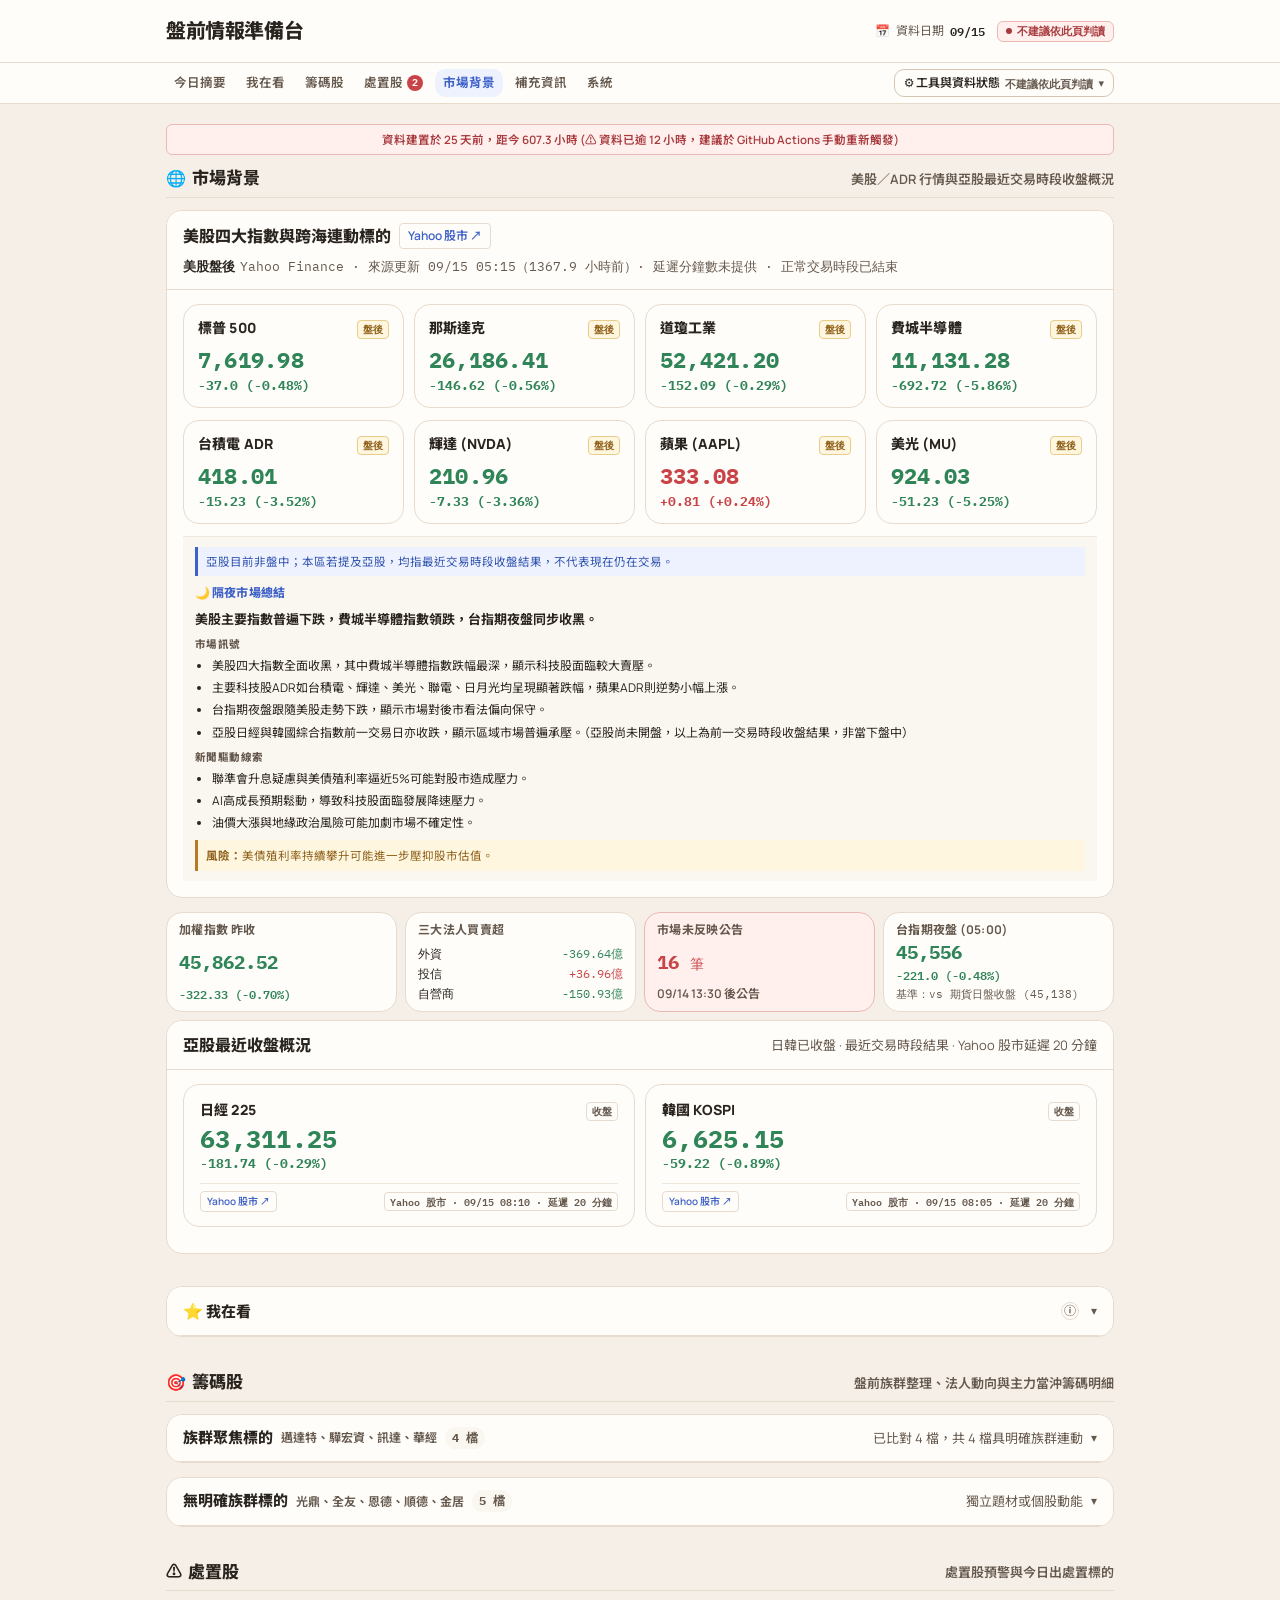
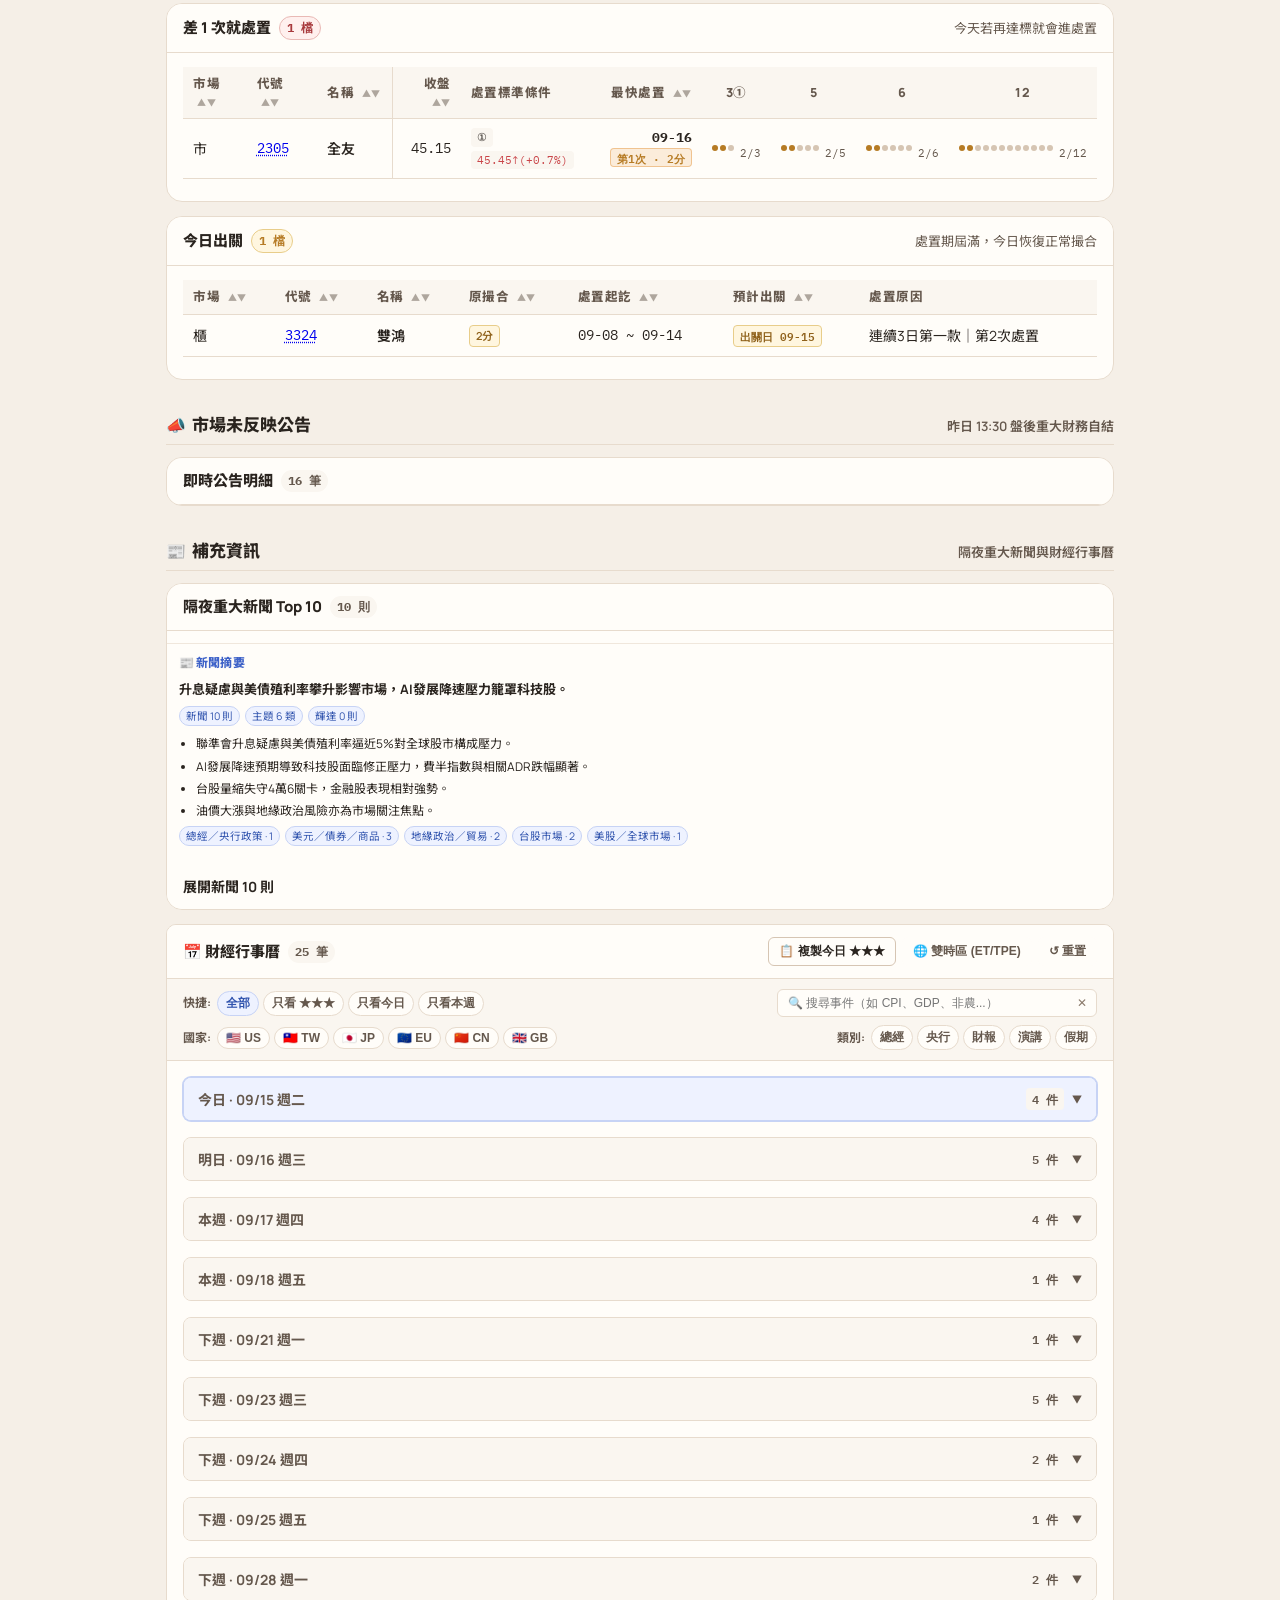
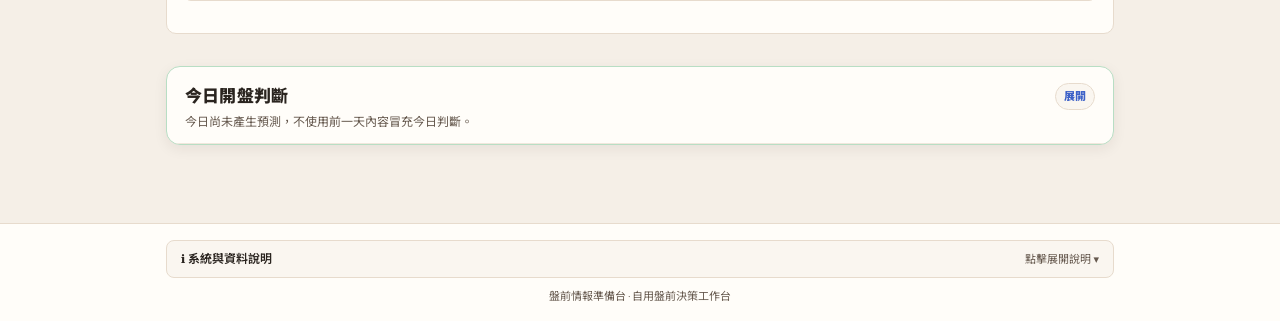
==== commit 3a2aa279: "build premarket page for 2026-11-11" ====
--- a/docs/index.html
+++ b/docs/index.html
@@ -12,7 +12,7 @@
 <meta name="apple-mobile-web-app-title" content="PMIT 盤前">
 <script>
   (function() {
-    window.__PM_META__ = {"build_time": "2026-11-11 04:10", "build_version": "20261111_0410", "built_at": "2026-11-10T20:10:21.900235+00:00", "data_date": "09/15", "data_revision": "82827c2f28a00304", "hash": {"ai_summary": "1d06bd8ca780", "announcements": "0802c2edeeb6", "calendar": "9138bb269084", "candidates": "cc73ddd1b59d", "disposition": "0d5a91213d31", "learning_status": "a75b0b54d02c", "macro": "8bd1c810e397", "news": "d9ab46f3bbc6", "opening_forecast": "a6b8ca8f0e29", "opening_result": "0111d65af8d5", "stock_history": "3b2f47924586"}, "hours_since_us_close": 0.2, "overall_status": "unsafe", "packages": {"ai_summary": "data/ai_summary.json", "announcements": "data/announcements.json", "calendar": "data/calendar.json", "candidates": "data/candidates.json", "disposition": "data/disposition.json", "learning_status": "data/learning_status.json", "macro": "data/macro.json", "news": "data/news.json", "opening_forecast": "data/opening_forecast.json", "opening_result": "data/opening_result.json", "stock_history": "data/stock_history.json"}, "schema_version": 1, "show_banner": false, "sources": [{"age_minutes": 0.4, "combined_status_label": "\u6293\u53d6\u6b63\u5e38\u30fb\u8cc7\u6599\u65b0\u9bae", "data_date": null, "dependencies": [], "error_summary": null, "fallback_policy": "previous_snapshot_with_warning", "fallback_used": false, "fetch_status": "ok", "fetched_at": "2026-11-10T15:18:39.479627+08:00", "freshness": "fresh", "hard_expiry_minutes": 1440, "impact_desc": "\u7121\u6cd5\u638c\u63e1\u7f8e\u80a1\u6536\u76e4\u8207\u65e5\u97d3\u958b\u76e4\u8d70\u52e2\uff0c\u96e3\u4ee5\u8a55\u4f30\u65e9\u76e4\u958b\u76e4\u9023\u52d5\u65b9\u5411", "is_required": true, "name": "\u6307\u6578\u884c\u60c5 (\u7f8e\u80a1/\u4e9e\u80a1/ADR)", "notification": null, "notification_level": "critical", "reliability_label": "\u6838\u5fc3\u7a69\u5b9a", "reliability_tier": "core_stable", "retry_attempts": 0, "source_id": "indices", "status": "ok", "status_badge_class": "is-ok", "ttl_minutes": 720}, {"age_minutes": 0.4, "combined_status_label": "\u6293\u53d6\u6b63\u5e38\u30fb\u8cc7\u6599\u65b0\u9bae", "data_date": "09/15", "dependencies": [], "error_summary": null, "fallback_policy": "previous_snapshot_with_warning", "fallback_used": false, "fetch_status": "ok", "fetched_at": "2026-11-11T02:45:14.468668+08:00", "freshness": "fresh", "hard_expiry_minutes": 1440, "impact_desc": "\u7121\u6cd5\u53d6\u5f97\u5373\u6642\u8655\u7f6e\u7ba1\u5236\u6a19\u6e96\u8207\u51fa\u95dc\u540d\u55ae\uff0c\u7121\u6cd5\u9032\u884c\u98a8\u96aa\u907f\u96aa", "is_required": true, "name": "\u8655\u7f6e\u80a1\u8207\u51fa\u95dc\u9810\u8b66", "notification": null, "notification_level": "critical", "reliability_label": "\u6838\u5fc3\u7a69\u5b9a", "reliability_tier": "core_stable", "retry_attempts": 0, "source_id": "disposal", "status": "ok", "status_badge_class": "is-ok", "ttl_minutes": 720}, {"age_minutes": 0.4, "combined_status_label": "\u6293\u53d6\u6b63\u5e38\u30fb\u8cc7\u6599\u65b0\u9bae", "data_date": null, "dependencies": [], "error_summary": null, "fallback_policy": "previous_snapshot_with_warning", "fallback_used": false, "fetch_status": "ok", "fetched_at": "2026-11-10T12:42:00.022347+08:00", "freshness": "fresh", "hard_expiry_minutes": 1440, "impact_desc": "\u7f3a\u5c11\u6628\u65e5\u52a0\u6b0a\u6307\u6578\u8207\u5916\u8cc7/\u6295\u4fe1\u8cb7\u8ce3\u8d85\u91d1\u984d\u5f59\u6574", "is_required": false, "name": "\u5927\u76e4\u6628\u6536\u8207\u4e09\u5927\u6cd5\u4eba", "notification": null, "notification_level": "warning", "reliability_label": "\u6838\u5fc3\u7a69\u5b9a", "reliability_tier": "core_stable", "retry_attempts": 0, "source_id": "twse_summary", "status": "ok", "status_badge_class": "is-ok", "ttl_minutes": 720}, {"age_minutes": 0.4, "combined_status_label": "\u6293\u53d6\u6b63\u5e38\u30fb\u8cc7\u6599\u65b0\u9bae", "data_date": "2026-09-15", "dependencies": [], "error_summary": null, "fallback_policy": "previous_snapshot_with_warning", "fallback_used": false, "fetch_status": "ok", "fetched_at": "2026-11-10T12:42:00.022347+08:00", "freshness": "fresh", "hard_expiry_minutes": 720, "impact_desc": "\u7f3a\u5c11\u671f\u8ca8\u591c\u76e4\u884c\u60c5\u8207\u9ede\u4f4d\u8d70\u5411\uff0c\u53ef\u6539\u53c3\u8003\u7f8e\u80a1\u6307\u6578", "is_required": false, "name": "\u53f0\u6307\u671f\u591c\u76e4\u8d70\u52e2", "notification": null, "notification_level": "warning", "reliability_label": "\u91cd\u8981\u4f46\u53ef\u77ed\u66ab\u904e\u671f", "reliability_tier": "important_short_stale", "retry_attempts": 0, "source_id": "night_session", "status": "ok", "status_badge_class": "is-ok", "ttl_minutes": 180}, {"age_minutes": 0.0, "combined_status_label": "\u6293\u53d6\u6b63\u5e38\u30fb\u8cc7\u6599\u65b0\u9bae", "data_date": null, "dependencies": [], "error_summary": null, "fallback_policy": "fixture_or_previous_snapshot_with_warning", "fallback_used": false, "fetch_status": "ok", "fetched_at": "2026-11-11T04:10:20.223027+08:00", "freshness": "fresh", "hard_expiry_minutes": 720, "impact_desc": "\u7f3a\u5c11\u6bcf\u65e5\u5c08\u6b04\u65cf\u7fa4\u6574\u7406\uff0c\u5019\u9078\u80a1\u6e05\u55ae\u5c07\u5448\u73fe\u7a7a\u767d", "is_required": false, "name": "PressPlay \u76e4\u524d\u65cf\u7fa4\u8207\u6a19\u7684", "notification": null, "notification_level": "notice", "reliability_label": "\u9ad8\u98a8\u96aa\u4f86\u6e90", "reliability_tier": "high_risk", "retry_attempts": 0, "source_id": "pressplay", "status": "ok", "status_badge_class": "is-ok", "ttl_minutes": 360}, {"age_minutes": 0.4, "combined_status_label": "\u6293\u53d6\u6b63\u5e38\u30fb\u8cc7\u6599\u65b0\u9bae", "data_date": "2026/09/14", "dependencies": ["pressplay"], "error_summary": null, "fallback_policy": "previous_snapshot_with_warning", "fallback_used": false, "fetch_status": "ok", "fetched_at": "2026-11-11T04:09:54.073548+08:00", "freshness": "fresh", "hard_expiry_minutes": 720, "impact_desc": "\u7f3a\u5c11\u91cd\u9ede\u500b\u80a1\u4e4b\u5206\u9ede\u8cb7\u8ce3\u8207\u7576\u6c96\u7c4c\u78bc\u6392\u884c", "is_required": false, "name": "\u4e3b\u529b\u5238\u5546\u8207\u7576\u6c96\u7c4c\u78bc\u660e\u7d30", "notification": null, "notification_level": "notice", "reliability_label": "\u9ad8\u98a8\u96aa\u4f86\u6e90", "reliability_tier": "high_risk", "retry_attempts": 0, "source_id": "chengwaye_daily", "status": "ok", "status_badge_class": "is-ok", "ttl_minutes": 360}, {"age_minutes": 0.4, "combined_status_label": "\u6293\u53d6\u6b63\u5e38\u30fb\u8cc7\u6599\u65b0\u9bae", "data_date": null, "dependencies": ["pressplay", "chengwaye_daily"], "error_summary": null, "fallback_policy": "previous_snapshot_with_warning", "fallback_used": false, "fetch_status": "ok", "fetched_at": "2026-11-11T04:09:54.073789+08:00", "freshness": "fresh", "hard_expiry_minutes": 2880, "impact_desc": "\u7f3a\u5c11\u5019\u9078\u80a1\u6f32\u505c\u6b21\u6578\u3001\u6700\u8fd1\u6f32\u505c\u8207\u9694\u65e5\u8868\u73fe\u5c65\u6b77", "is_required": false, "name": "Chengwaye \u500b\u80a1\u6f32\u505c\u5c65\u6b77", "notification": null, "notification_level": "notice", "reliability_label": "\u9ad8\u98a8\u96aa\u4f86\u6e90", "reliability_tier": "high_risk", "retry_attempts": 0, "source_id": "chengwaye_stock_history", "status": "ok", "status_badge_class": "is-ok", "ttl_minutes": 1440}, {"age_minutes": 0.4, "combined_status_label": "\u6293\u53d6\u6b63\u5e38\u30fb\u8cc7\u6599\u65b0\u9bae", "data_date": "2026-09-15", "dependencies": [], "error_summary": null, "fallback_policy": "previous_snapshot_with_warning", "fallback_used": false, "fetch_status": "ok", "fetched_at": "2026-11-10T12:42:00.022347+08:00", "freshness": "fresh", "hard_expiry_minutes": 1440, "impact_desc": "\u7f3a\u5c11\u4eca\u65e5\u91cd\u78c5\u7e3d\u7d93\u6578\u64da\u8207\u4e8b\u4ef6\u65e5\u7a0b\u5012\u6578", "is_required": false, "name": "\u7e3d\u7d93\u8ca1\u7d93\u884c\u4e8b\u66c6", "notification": null, "notification_level": "warning", "reliability_label": "\u91cd\u8981\u4f46\u53ef\u77ed\u66ab\u904e\u671f", "reliability_tier": "important_short_stale", "retry_attempts": 0, "source_id": "calendar", "status": "ok", "status_badge_class": "is-ok", "ttl_minutes": 720}, {"age_minutes": 0.4, "combined_status_label": "\u6293\u53d6\u6b63\u5e38\u30fb\u8cc7\u6599\u65b0\u9bae", "data_date": null, "dependencies": [], "error_summary": null, "fallback_policy": "previous_snapshot_with_warning", "fallback_used": false, "fetch_status": "ok", "fetched_at": "2026-09-15T08:25:50.682524+08:00", "freshness": "fresh", "hard_expiry_minutes": 1440, "impact_desc": "\u7f3a\u5c11\u6628\u65e5\u76e4\u5f8c\u81ea\u7d50\u640d\u76ca\u8207\u71df\u6536\u516c\u544a\u7d71\u8a08", "is_required": false, "name": "\u5e02\u5834\u672a\u53cd\u6620\u91cd\u5927\u516c\u544a (\u8ca1\u5831/\u71df\u6536/\u8655\u5206)", "notification": null, "notification_level": "warning", "reliability_label": "\u91cd\u8981\u4f46\u53ef\u77ed\u66ab\u904e\u671f", "reliability_tier": "important_short_stale", "retry_attempts": 0, "source_id": "financials", "status": "ok", "status_badge_class": "is-ok", "ttl_minutes": 720}, {"age_minutes": 0.4, "combined_status_label": "\u6293\u53d6\u6b63\u5e38\u30fb\u8cc7\u6599\u65b0\u9bae", "data_date": null, "dependencies": [], "error_summary": null, "fallback_policy": "previous_snapshot_with_warning", "fallback_used": false, "fetch_status": "ok", "fetched_at": "2026-11-10T12:42:00.022347+08:00", "freshness": "fresh", "hard_expiry_minutes": 720, "impact_desc": "\u7f3a\u5c11\u9694\u591c\u7f8e\u80a1\u8207\u7522\u696d\u7126\u9ede\u65b0\u805e\u5feb\u8a0a", "is_required": false, "name": "\u76e4\u524d\u5373\u6642\u65b0\u805e\u805a\u5408", "notification": null, "notification_level": "notice", "reliability_label": "\u9ad8\u98a8\u96aa\u4f86\u6e90", "reliability_tier": "high_risk", "retry_attempts": 0, "source_id": "news", "status": "ok", "status_badge_class": "is-ok", "ttl_minutes": 180}], "stale_hours": 1363.7, "status_badge_class": "is-unsafe", "status_label": "\u4e0d\u5efa\u8b70\u4f9d\u6b64\u9801\u5224\u8b80", "summary_reasons": ["\u8655\u7f6e\u8cc7\u6599\u65e5\u671f\u4e0d\u7b26\uff1a\u8655\u7f6e\u4f86\u6e90\u6a19\u8a3b\u9069\u7528 09/15\uff0c\u4f46\u76ee\u6a19\u4ea4\u6613\u65e5\u70ba 11/12\uff08\u76f8\u5dee -57 \u5929\uff09"], "us_market_context": {"badge": "\u76e4\u4e2d", "badge_short": "\u76e4\u4e2d", "detail": "Yahoo Finance \u00b7 \u4f86\u6e90\u66f4\u65b0 09/15 05:15\uff081366.9 \u5c0f\u6642\u524d\uff09\u00b7 \u5ef6\u9072\u5206\u9418\u6578\u672a\u63d0\u4f9b \u00b7 \u7f8e\u570b\u6b63\u5e38\u4ea4\u6613\u6642\u6bb5", "label": "\u7f8e\u80a1\u76e4\u4e2d\u5feb\u7167", "pill_class": "pill-live", "session_key": "regular", "title": "Yahoo Finance Chart \u63d0\u4f9b\u4f86\u6e90\u66f4\u65b0\u6642\u9593\uff1b\u672a\u63d0\u4f9b\u53ef\u9a57\u8b49\u7684\u5ef6\u9072\u5206\u9418\u6578", "updated_label": "09/15 05:15"}};
+    window.__PM_META__ = {"build_time": "2026-11-11 05:12", "build_version": "20261111_0512", "built_at": "2026-11-10T21:12:08.904364+00:00", "data_date": "09/15", "data_revision": "19079d1fc3ed055b", "hash": {"ai_summary": "44ffd78f0319", "announcements": "0802c2edeeb6", "calendar": "9138bb269084", "candidates": "cc73ddd1b59d", "disposition": "0d5a91213d31", "learning_status": "a75b0b54d02c", "macro": "8bd1c810e397", "news": "d9ab46f3bbc6", "opening_forecast": "a6b8ca8f0e29", "opening_result": "0111d65af8d5", "stock_history": "3b2f47924586"}, "hours_since_us_close": 1.2, "overall_status": "unsafe", "packages": {"ai_summary": "data/ai_summary.json", "announcements": "data/announcements.json", "calendar": "data/calendar.json", "candidates": "data/candidates.json", "disposition": "data/disposition.json", "learning_status": "data/learning_status.json", "macro": "data/macro.json", "news": "data/news.json", "opening_forecast": "data/opening_forecast.json", "opening_result": "data/opening_result.json", "stock_history": "data/stock_history.json"}, "schema_version": 1, "show_banner": false, "sources": [{"age_minutes": 0.4, "combined_status_label": "\u6293\u53d6\u6b63\u5e38\u30fb\u8cc7\u6599\u65b0\u9bae", "data_date": null, "dependencies": [], "error_summary": null, "fallback_policy": "previous_snapshot_with_warning", "fallback_used": false, "fetch_status": "ok", "fetched_at": "2026-11-10T15:18:39.479627+08:00", "freshness": "fresh", "hard_expiry_minutes": 1440, "impact_desc": "\u7121\u6cd5\u638c\u63e1\u7f8e\u80a1\u6536\u76e4\u8207\u65e5\u97d3\u958b\u76e4\u8d70\u52e2\uff0c\u96e3\u4ee5\u8a55\u4f30\u65e9\u76e4\u958b\u76e4\u9023\u52d5\u65b9\u5411", "is_required": true, "name": "\u6307\u6578\u884c\u60c5 (\u7f8e\u80a1/\u4e9e\u80a1/ADR)", "notification": null, "notification_level": "critical", "reliability_label": "\u6838\u5fc3\u7a69\u5b9a", "reliability_tier": "core_stable", "retry_attempts": 0, "source_id": "indices", "status": "ok", "status_badge_class": "is-ok", "ttl_minutes": 720}, {"age_minutes": 0.4, "combined_status_label": "\u6293\u53d6\u6b63\u5e38\u30fb\u8cc7\u6599\u65b0\u9bae", "data_date": "09/15", "dependencies": [], "error_summary": null, "fallback_policy": "previous_snapshot_with_warning", "fallback_used": false, "fetch_status": "ok", "fetched_at": "2026-11-11T02:45:14.468668+08:00", "freshness": "fresh", "hard_expiry_minutes": 1440, "impact_desc": "\u7121\u6cd5\u53d6\u5f97\u5373\u6642\u8655\u7f6e\u7ba1\u5236\u6a19\u6e96\u8207\u51fa\u95dc\u540d\u55ae\uff0c\u7121\u6cd5\u9032\u884c\u98a8\u96aa\u907f\u96aa", "is_required": true, "name": "\u8655\u7f6e\u80a1\u8207\u51fa\u95dc\u9810\u8b66", "notification": null, "notification_level": "critical", "reliability_label": "\u6838\u5fc3\u7a69\u5b9a", "reliability_tier": "core_stable", "retry_attempts": 0, "source_id": "disposal", "status": "ok", "status_badge_class": "is-ok", "ttl_minutes": 720}, {"age_minutes": 0.4, "combined_status_label": "\u6293\u53d6\u6b63\u5e38\u30fb\u8cc7\u6599\u65b0\u9bae", "data_date": null, "dependencies": [], "error_summary": null, "fallback_policy": "previous_snapshot_with_warning", "fallback_used": false, "fetch_status": "ok", "fetched_at": "2026-11-10T12:42:00.022347+08:00", "freshness": "fresh", "hard_expiry_minutes": 1440, "impact_desc": "\u7f3a\u5c11\u6628\u65e5\u52a0\u6b0a\u6307\u6578\u8207\u5916\u8cc7/\u6295\u4fe1\u8cb7\u8ce3\u8d85\u91d1\u984d\u5f59\u6574", "is_required": false, "name": "\u5927\u76e4\u6628\u6536\u8207\u4e09\u5927\u6cd5\u4eba", "notification": null, "notification_level": "warning", "reliability_label": "\u6838\u5fc3\u7a69\u5b9a", "reliability_tier": "core_stable", "retry_attempts": 0, "source_id": "twse_summary", "status": "ok", "status_badge_class": "is-ok", "ttl_minutes": 720}, {"age_minutes": 0.4, "combined_status_label": "\u6293\u53d6\u6b63\u5e38\u30fb\u8cc7\u6599\u65b0\u9bae", "data_date": "2026-09-15", "dependencies": [], "error_summary": null, "fallback_policy": "previous_snapshot_with_warning", "fallback_used": false, "fetch_status": "ok", "fetched_at": "2026-11-10T12:42:00.022347+08:00", "freshness": "fresh", "hard_expiry_minutes": 720, "impact_desc": "\u7f3a\u5c11\u671f\u8ca8\u591c\u76e4\u884c\u60c5\u8207\u9ede\u4f4d\u8d70\u5411\uff0c\u53ef\u6539\u53c3\u8003\u7f8e\u80a1\u6307\u6578", "is_required": false, "name": "\u53f0\u6307\u671f\u591c\u76e4\u8d70\u52e2", "notification": null, "notification_level": "warning", "reliability_label": "\u91cd\u8981\u4f46\u53ef\u77ed\u66ab\u904e\u671f", "reliability_tier": "important_short_stale", "retry_attempts": 0, "source_id": "night_session", "status": "ok", "status_badge_class": "is-ok", "ttl_minutes": 180}, {"age_minutes": 0.0, "combined_status_label": "\u6293\u53d6\u6b63\u5e38\u30fb\u8cc7\u6599\u65b0\u9bae", "data_date": null, "dependencies": [], "error_summary": null, "fallback_policy": "fixture_or_previous_snapshot_with_warning", "fallback_used": false, "fetch_status": "ok", "fetched_at": "2026-11-11T05:11:50.568246+08:00", "freshness": "fresh", "hard_expiry_minutes": 720, "impact_desc": "\u7f3a\u5c11\u6bcf\u65e5\u5c08\u6b04\u65cf\u7fa4\u6574\u7406\uff0c\u5019\u9078\u80a1\u6e05\u55ae\u5c07\u5448\u73fe\u7a7a\u767d", "is_required": false, "name": "PressPlay \u76e4\u524d\u65cf\u7fa4\u8207\u6a19\u7684", "notification": null, "notification_level": "notice", "reliability_label": "\u9ad8\u98a8\u96aa\u4f86\u6e90", "reliability_tier": "high_risk", "retry_attempts": 0, "source_id": "pressplay", "status": "ok", "status_badge_class": "is-ok", "ttl_minutes": 360}, {"age_minutes": 0.4, "combined_status_label": "\u6293\u53d6\u6b63\u5e38\u30fb\u8cc7\u6599\u65b0\u9bae", "data_date": "2026/09/14", "dependencies": ["pressplay"], "error_summary": null, "fallback_policy": "previous_snapshot_with_warning", "fallback_used": false, "fetch_status": "ok", "fetched_at": "2026-11-11T05:11:28.095326+08:00", "freshness": "fresh", "hard_expiry_minutes": 720, "impact_desc": "\u7f3a\u5c11\u91cd\u9ede\u500b\u80a1\u4e4b\u5206\u9ede\u8cb7\u8ce3\u8207\u7576\u6c96\u7c4c\u78bc\u6392\u884c", "is_required": false, "name": "\u4e3b\u529b\u5238\u5546\u8207\u7576\u6c96\u7c4c\u78bc\u660e\u7d30", "notification": null, "notification_level": "notice", "reliability_label": "\u9ad8\u98a8\u96aa\u4f86\u6e90", "reliability_tier": "high_risk", "retry_attempts": 0, "source_id": "chengwaye_daily", "status": "ok", "status_badge_class": "is-ok", "ttl_minutes": 360}, {"age_minutes": 0.4, "combined_status_label": "\u6293\u53d6\u6b63\u5e38\u30fb\u8cc7\u6599\u65b0\u9bae", "data_date": null, "dependencies": ["pressplay", "chengwaye_daily"], "error_summary": null, "fallback_policy": "previous_snapshot_with_warning", "fallback_used": false, "fetch_status": "ok", "fetched_at": "2026-11-11T05:11:28.095326+08:00", "freshness": "fresh", "hard_expiry_minutes": 2880, "impact_desc": "\u7f3a\u5c11\u5019\u9078\u80a1\u6f32\u505c\u6b21\u6578\u3001\u6700\u8fd1\u6f32\u505c\u8207\u9694\u65e5\u8868\u73fe\u5c65\u6b77", "is_required": false, "name": "Chengwaye \u500b\u80a1\u6f32\u505c\u5c65\u6b77", "notification": null, "notification_level": "notice", "reliability_label": "\u9ad8\u98a8\u96aa\u4f86\u6e90", "reliability_tier": "high_risk", "retry_attempts": 0, "source_id": "chengwaye_stock_history", "status": "ok", "status_badge_class": "is-ok", "ttl_minutes": 1440}, {"age_minutes": 0.4, "combined_status_label": "\u6293\u53d6\u6b63\u5e38\u30fb\u8cc7\u6599\u65b0\u9bae", "data_date": "2026-09-15", "dependencies": [], "error_summary": null, "fallback_policy": "previous_snapshot_with_warning", "fallback_used": false, "fetch_status": "ok", "fetched_at": "2026-11-10T12:42:00.022347+08:00", "freshness": "fresh", "hard_expiry_minutes": 1440, "impact_desc": "\u7f3a\u5c11\u4eca\u65e5\u91cd\u78c5\u7e3d\u7d93\u6578\u64da\u8207\u4e8b\u4ef6\u65e5\u7a0b\u5012\u6578", "is_required": false, "name": "\u7e3d\u7d93\u8ca1\u7d93\u884c\u4e8b\u66c6", "notification": null, "notification_level": "warning", "reliability_label": "\u91cd\u8981\u4f46\u53ef\u77ed\u66ab\u904e\u671f", "reliability_tier": "important_short_stale", "retry_attempts": 0, "source_id": "calendar", "status": "ok", "status_badge_class": "is-ok", "ttl_minutes": 720}, {"age_minutes": 0.4, "combined_status_label": "\u6293\u53d6\u6b63\u5e38\u30fb\u8cc7\u6599\u65b0\u9bae", "data_date": null, "dependencies": [], "error_summary": null, "fallback_policy": "previous_snapshot_with_warning", "fallback_used": false, "fetch_status": "ok", "fetched_at": "2026-09-15T08:25:50.682524+08:00", "freshness": "fresh", "hard_expiry_minutes": 1440, "impact_desc": "\u7f3a\u5c11\u6628\u65e5\u76e4\u5f8c\u81ea\u7d50\u640d\u76ca\u8207\u71df\u6536\u516c\u544a\u7d71\u8a08", "is_required": false, "name": "\u5e02\u5834\u672a\u53cd\u6620\u91cd\u5927\u516c\u544a (\u8ca1\u5831/\u71df\u6536/\u8655\u5206)", "notification": null, "notification_level": "warning", "reliability_label": "\u91cd\u8981\u4f46\u53ef\u77ed\u66ab\u904e\u671f", "reliability_tier": "important_short_stale", "retry_attempts": 0, "source_id": "financials", "status": "ok", "status_badge_class": "is-ok", "ttl_minutes": 720}, {"age_minutes": 0.4, "combined_status_label": "\u6293\u53d6\u6b63\u5e38\u30fb\u8cc7\u6599\u65b0\u9bae", "data_date": null, "dependencies": [], "error_summary": null, "fallback_policy": "previous_snapshot_with_warning", "fallback_used": false, "fetch_status": "ok", "fetched_at": "2026-11-10T12:42:00.022347+08:00", "freshness": "fresh", "hard_expiry_minutes": 720, "impact_desc": "\u7f3a\u5c11\u9694\u591c\u7f8e\u80a1\u8207\u7522\u696d\u7126\u9ede\u65b0\u805e\u5feb\u8a0a", "is_required": false, "name": "\u76e4\u524d\u5373\u6642\u65b0\u805e\u805a\u5408", "notification": null, "notification_level": "notice", "reliability_label": "\u9ad8\u98a8\u96aa\u4f86\u6e90", "reliability_tier": "high_risk", "retry_attempts": 0, "source_id": "news", "status": "ok", "status_badge_class": "is-ok", "ttl_minutes": 180}], "stale_hours": 1364.8, "status_badge_class": "is-unsafe", "status_label": "\u4e0d\u5efa\u8b70\u4f9d\u6b64\u9801\u5224\u8b80", "summary_reasons": ["\u8655\u7f6e\u8cc7\u6599\u65e5\u671f\u4e0d\u7b26\uff1a\u8655\u7f6e\u4f86\u6e90\u6a19\u8a3b\u9069\u7528 09/15\uff0c\u4f46\u76ee\u6a19\u4ea4\u6613\u65e5\u70ba 11/12\uff08\u76f8\u5dee -57 \u5929\uff09"], "us_market_context": {"badge": "\u76e4\u5f8c", "badge_short": "\u76e4\u5f8c", "detail": "Yahoo Finance \u00b7 \u4f86\u6e90\u66f4\u65b0 09/15 05:15\uff081367.9 \u5c0f\u6642\u524d\uff09\u00b7 \u5ef6\u9072\u5206\u9418\u6578\u672a\u63d0\u4f9b \u00b7 \u6b63\u5e38\u4ea4\u6613\u6642\u6bb5\u5df2\u7d50\u675f", "label": "\u7f8e\u80a1\u76e4\u5f8c", "pill_class": "pill-amber", "session_key": "after", "title": "Yahoo Finance Chart \u63d0\u4f9b\u4f86\u6e90\u66f4\u65b0\u6642\u9593\uff1b\u672a\u63d0\u4f9b\u53ef\u9a57\u8b49\u7684\u5ef6\u9072\u5206\u9418\u6578", "updated_label": "09/15 05:15"}};
     if (localStorage.getItem('pmit_debug') === '1') {
       var pmMeta = window.__PM_META__;
       if (pmMeta && Number(pmMeta.stale_hours) >= 24 && pmMeta.overall_status === 'ready') {
@@ -3504,7 +3504,7 @@
         
         <p class="ai-briefing-empty">目前未發現明顯資料品質警告。</p>
         
-        <div class="ai-briefing-footnote">目前使用確定性整理；完成 AI 服務設定後，會補上語意摘要。 · 2026-11-11T04:10</div>
+        <div class="ai-briefing-footnote">本報告內容根據截至2026年09月15日凌晨的市場行情與新聞資訊整理。部分亞洲股市數據為前一交易時段收盤結果，非當下盤中資訊。 · 2026-11-11T05:12</div>
       </div>
             </details>
           </div>
@@ -3524,8 +3524,8 @@
     </div>
 
     <!-- Stale Banner -->
-    <div class="stale-banner" data-hours="1363">
-      資料建置於 <time datetime="2026-11-10T20:10:21.900235+00:00" data-relative data-relative-kind="build">04:10</time><span id="stale-banner-detail"></span>
+    <div class="stale-banner" data-hours="1364">
+      資料建置於 <time datetime="2026-11-10T21:12:08.904364+00:00" data-relative data-relative-kind="build">05:12</time><span id="stale-banner-detail"></span>
     </div>
 
     <div id="holiday-notice" class="stale-banner holiday-notice" role="status" aria-live="polite" hidden></div>
@@ -5356,7 +5356,7 @@
             <h3 class="card-title">美股四大指數與跨海連動標的</h3>
             <a class="cal-link-btn" href="https://tw.stock.yahoo.com/markets" target="_blank" rel="noopener noreferrer" title="開啟 Yahoo 股市市場頁">Yahoo 股市 ↗</a>
           </div>
-          <span class="card-tip font-mono market-status-detail" title="Yahoo Finance Chart 提供來源更新時間；未提供可驗證的延遲分鐘數"><strong>美股盤中快照</strong><span class="market-status-note">Yahoo Finance · 來源更新 09/15 05:15（1366.9 小時前）· 延遲分鐘數未提供 · 美國正常交易時段</span></span>
+          <span class="card-tip font-mono market-status-detail" title="Yahoo Finance Chart 提供來源更新時間；未提供可驗證的延遲分鐘數"><strong>美股盤後</strong><span class="market-status-note">Yahoo Finance · 來源更新 09/15 05:15（1367.9 小時前）· 延遲分鐘數未提供 · 正常交易時段已結束</span></span>
         </div>
 
         <div class="data-block">
@@ -5367,7 +5367,7 @@
             <div class="tile-card">
               <div class="tile-head">
                 <span class="tile-name">標普 500</span>
-                <span class="tile-delay-pill pill-live" title="Yahoo Finance Chart 提供來源更新時間；未提供可驗證的延遲分鐘數">盤中</span>
+                <span class="tile-delay-pill pill-amber" title="Yahoo Finance Chart 提供來源更新時間；未提供可驗證的延遲分鐘數">盤後</span>
               </div>
               
               <div class="tile-val font-mono fall">7,619.98</div>
@@ -5379,7 +5379,7 @@
             <div class="tile-card">
               <div class="tile-head">
                 <span class="tile-name">那斯達克</span>
-                <span class="tile-delay-pill pill-live" title="Yahoo Finance Chart 提供來源更新時間；未提供可驗證的延遲分鐘數">盤中</span>
+                <span class="tile-delay-pill pill-amber" title="Yahoo Finance Chart 提供來源更新時間；未提供可驗證的延遲分鐘數">盤後</span>
               </div>
               
               <div class="tile-val font-mono fall">26,186.41</div>
@@ -5391,7 +5391,7 @@
             <div class="tile-card">
               <div class="tile-head">
                 <span class="tile-name">道瓊工業</span>
-                <span class="tile-delay-pill pill-live" title="Yahoo Finance Chart 提供來源更新時間；未提供可驗證的延遲分鐘數">盤中</span>
+                <span class="tile-delay-pill pill-amber" title="Yahoo Finance Chart 提供來源更新時間；未提供可驗證的延遲分鐘數">盤後</span>
               </div>
               
               <div class="tile-val font-mono fall">52,421.20</div>
@@ -5403,7 +5403,7 @@
             <div class="tile-card">
               <div class="tile-head">
                 <span class="tile-name">費城半導體</span>
-                <span class="tile-delay-pill pill-live" title="Yahoo Finance Chart 提供來源更新時間；未提供可驗證的延遲分鐘數">盤中</span>
+                <span class="tile-delay-pill pill-amber" title="Yahoo Finance Chart 提供來源更新時間；未提供可驗證的延遲分鐘數">盤後</span>
               </div>
               
               <div class="tile-val font-mono fall">11,131.28</div>
@@ -5420,7 +5420,7 @@
             <div class="tile-card">
               <div class="tile-head">
                 <span class="tile-name">台積電 ADR</span>
-                <span class="tile-delay-pill pill-live" title="Yahoo Finance Chart 提供來源更新時間；未提供可驗證的延遲分鐘數">盤中</span>
+                <span class="tile-delay-pill pill-amber" title="Yahoo Finance Chart 提供來源更新時間；未提供可驗證的延遲分鐘數">盤後</span>
               </div>
               
               <div class="tile-val font-mono fall">418.01</div>
@@ -5432,7 +5432,7 @@
             <div class="tile-card quote-card-customizable" data-quote-slot="NVDA" data-default-symbol="NVDA" data-default-label="輝達 (NVDA)" tabindex="0" role="button" title="右鍵輸入美股代號以替換此卡片" aria-label="輝達 (NVDA)，右鍵輸入美股代號以替換卡片資訊">
               <div class="tile-head">
                 <span class="tile-name">輝達 (NVDA)</span>
-                <span class="tile-delay-pill pill-live" title="Yahoo Finance Chart 提供來源更新時間；未提供可驗證的延遲分鐘數">盤中</span>
+                <span class="tile-delay-pill pill-amber" title="Yahoo Finance Chart 提供來源更新時間；未提供可驗證的延遲分鐘數">盤後</span>
               </div>
               
               <div class="tile-val font-mono fall">210.96</div>
@@ -5444,7 +5444,7 @@
             <div class="tile-card quote-card-customizable" data-quote-slot="AAPL" data-default-symbol="AAPL" data-default-label="蘋果 (AAPL)" tabindex="0" role="button" title="右鍵輸入美股代號以替換此卡片" aria-label="蘋果 (AAPL)，右鍵輸入美股代號以替換卡片資訊">
               <div class="tile-head">
                 <span class="tile-name">蘋果 (AAPL)</span>
-                <span class="tile-delay-pill pill-live" title="Yahoo Finance Chart 提供來源更新時間；未提供可驗證的延遲分鐘數">盤中</span>
+                <span class="tile-delay-pill pill-amber" title="Yahoo Finance Chart 提供來源更新時間；未提供可驗證的延遲分鐘數">盤後</span>
               </div>
               
               <div class="tile-val font-mono rise">333.08</div>
@@ -5456,7 +5456,7 @@
             <div class="tile-card quote-card-customizable" data-quote-slot="MU" data-default-symbol="MU" data-default-label="美光 (MU)" tabindex="0" role="button" title="右鍵輸入美股代號以替換此卡片" aria-label="美光 (MU)，右鍵輸入美股代號以替換卡片資訊">
               <div class="tile-head">
                 <span class="tile-name">美光 (MU)</span>
-                <span class="tile-delay-pill pill-live" title="Yahoo Finance Chart 提供來源更新時間；未提供可驗證的延遲分鐘數">盤中</span>
+                <span class="tile-delay-pill pill-amber" title="Yahoo Finance Chart 提供來源更新時間；未提供可驗證的延遲分鐘數">盤後</span>
               </div>
               
               <div class="tile-val font-mono fall">924.03</div>
@@ -5470,19 +5470,19 @@
             <p class="ai-briefing-context-note">亞股目前非盤中；本區若提及亞股，均指最近交易時段收盤結果，不代表現在仍在交易。</p>
             
             <div class="ai-briefing-kicker">🌙 隔夜市場總結</div>
-            <h4 class="ai-briefing-headline">隔夜市場風險情緒偏弱，但仍有部分非科技標的相對抗跌。</h4>
+            <h4 class="ai-briefing-headline">美股主要指數普遍下跌，費城半導體指數領跌，台指期夜盤同步收黑。</h4>
             
             
             <div class="ai-briefing-subhead">市場訊號</div>
             <ul class="ai-briefing-list">
               
-              <li>市場廣度：下跌標的多於上漲標的，整體不是所有市場同步同幅度變動。</li>
+              <li>美股四大指數全面收黑，其中費城半導體指數跌幅最深，顯示科技股面臨較大賣壓。</li>
               
-              <li>相對強弱：台指期夜盤 相對有支撐，ADR／跨海標的 相對承壓，市場表現呈現分化。</li>
+              <li>主要科技股ADR如台積電、輝達、美光、聯電、日月光均呈現顯著跌幅，蘋果ADR則逆勢小幅上漲。</li>
               
-              <li>跨市場觀察：台指期夜盤與美股／ADR 平均表現方向一致，可用來觀察台股開盤情緒是否延續。</li>
+              <li>台指期夜盤跟隨美股走勢下跌，顯示市場對後市看法偏向保守。</li>
               
-              <li>亞股尚未開盤；若有舊行情，僅作前一交易時段收盤結果參考，非當下盤中。</li>
+              <li>亞股日經與韓國綜合指數前一交易日亦收跌，顯示區域市場普遍承壓。（亞股尚未開盤，以上為前一交易時段收盤結果，非當下盤中）</li>
               
             </ul>
             
@@ -5490,12 +5490,16 @@
             <div class="ai-briefing-subhead">新聞驅動線索</div>
             <ul class="ai-briefing-list">
               
-              <li>新聞題材主要集中在：美元／債券／商品、地緣政治／貿易、台股市場；這是資訊分布，不代表已確認的因果關係。</li>
+              <li>聯準會升息疑慮與美債殖利率逼近5%可能對股市造成壓力。</li>
+              
+              <li>AI高成長預期鬆動，導致科技股面臨發展降速壓力。</li>
+              
+              <li>油價大漲與地緣政治風險可能加劇市場不確定性。</li>
               
             </ul>
             
             
-            <div class="ai-briefing-risk"><strong>風險：</strong>亞股尚未開盤；若有舊行情，僅作前一交易時段收盤結果參考，非當下盤中。</div>
+            <div class="ai-briefing-risk"><strong>風險：</strong>美債殖利率持續攀升可能進一步壓抑股市估值。</div>
             
           </div>
         </div>
@@ -5641,7 +5645,7 @@
         </div>
         <div class="ai-inline-panel ai-news-inline-panel">
           <div class="ai-briefing-kicker">📰 新聞摘要</div>
-          <h4 class="ai-briefing-headline">目前整理 10 則新聞，涵蓋 6 類主題；同一公司或事件不應主導全部清單。</h4>
+          <h4 class="ai-briefing-headline">升息疑慮與美債殖利率攀升影響市場，AI發展降速壓力籠罩科技股。</h4>
           <div class="ai-news-stats">
             <span>新聞 10 則</span>
             <span>主題 6 類</span>
@@ -5650,26 +5654,26 @@
           
           <ul class="ai-briefing-list">
             
-            <li>升息疑慮+AI發展降速壓力罩頂！台股量縮失守4萬6 光學雙雄遭降低吞跌停金融指數刷新高撐盤｜Yahoo財經掃描（Yahoo股市，09/14 17:05）</li>
+            <li>聯準會升息疑慮與美債殖利率逼近5%對全球股市構成壓力。</li>
             
-            <li>國泰台大：美債殖利率衝5% 美股有壓 評價與企業獲利成觀察指標（經濟日報，09/15 02:09）</li>
+            <li>AI發展降速預期導致科技股面臨修正壓力，費半指數與相關ADR跌幅顯著。</li>
             
-            <li>美債殖利率逼近5%不等於美股崩盤！高盛點出「多頭關鍵」（news.cnyes.com，09/14 14:17）</li>
+            <li>台股量縮失守4萬6關卡，金融股表現相對強勢。</li>
             
-            <li>〈貴金屬盤後〉油價大漲+Fed本周恐升息 黃金跌到逾一個月低點（news.cnyes.com，09/15 06:52）</li>
+            <li>油價大漲與地緣政治風險亦為市場關注焦點。</li>
             
           </ul>
           
           
           <div class="ai-topic-list">
             
+            <span class="ai-topic-chip">總經／央行政策 · 1</span>
+            
             <span class="ai-topic-chip">美元／債券／商品 · 3</span>
             
             <span class="ai-topic-chip">地緣政治／貿易 · 2</span>
             
             <span class="ai-topic-chip">台股市場 · 2</span>
-            
-            <span class="ai-topic-chip">亞股市場 · 1</span>
             
             <span class="ai-topic-chip">美股／全球市場 · 1</span>
             
@@ -7942,7 +7946,7 @@
                 <td data-label="綜合評級">
                   <span class="status-badge is-ok">抓取正常・資料新鮮</span>
                 </td>
-                <td data-label="取得時間" class="font-mono" style="font-size:11px;"><time datetime="2026-11-11T04:10:20.223027+08:00" data-relative data-relative-kind="source">04:10</time></td>
+                <td data-label="取得時間" class="font-mono" style="font-size:11px;"><time datetime="2026-11-11T05:11:50.568246+08:00" data-relative data-relative-kind="source">05:11</time></td>
                 <td data-label="適用日期" class="font-mono" style="font-size:11.5px;">—</td>
                 <td data-label="對判讀影響" style="font-size:12px; color:var(--text-main);">缺少每日專欄族群整理，候選股清單將呈現空白</td>
               </tr>
@@ -7969,7 +7973,7 @@
                 <td data-label="綜合評級">
                   <span class="status-badge is-ok">抓取正常・資料新鮮</span>
                 </td>
-                <td data-label="取得時間" class="font-mono" style="font-size:11px;"><time datetime="2026-11-11T04:09:54.073548+08:00" data-relative data-relative-kind="source">04:09</time></td>
+                <td data-label="取得時間" class="font-mono" style="font-size:11px;"><time datetime="2026-11-11T05:11:28.095326+08:00" data-relative data-relative-kind="source">05:11</time></td>
                 <td data-label="適用日期" class="font-mono" style="font-size:11.5px;">2026/09/14</td>
                 <td data-label="對判讀影響" style="font-size:12px; color:var(--text-main);">缺少重點個股之分點買賣與當沖籌碼排行</td>
               </tr>
@@ -7996,7 +8000,7 @@
                 <td data-label="綜合評級">
                   <span class="status-badge is-ok">抓取正常・資料新鮮</span>
                 </td>
-                <td data-label="取得時間" class="font-mono" style="font-size:11px;"><time datetime="2026-11-11T04:09:54.073789+08:00" data-relative data-relative-kind="source">04:09</time></td>
+                <td data-label="取得時間" class="font-mono" style="font-size:11px;"><time datetime="2026-11-11T05:11:28.095326+08:00" data-relative data-relative-kind="source">05:11</time></td>
                 <td data-label="適用日期" class="font-mono" style="font-size:11.5px;">—</td>
                 <td data-label="對判讀影響" style="font-size:12px; color:var(--text-main);">缺少候選股漲停次數、最近漲停與隔日表現履歷</td>
               </tr>
@@ -8087,7 +8091,7 @@
         </div>
       </div>
       <div class="modal-foot" style="display:flex; justify-content:space-between; align-items:center; padding:12px 16px; border-top:1px solid var(--border); flex-wrap:wrap; gap:8px;">
-        <span style="font-size:11.5px; color:var(--text-muted);">建置基準時間：04:10（每早 07:35 自動更新）</span>
+        <span style="font-size:11.5px; color:var(--text-muted);">建置基準時間：05:12（每早 07:35 自動更新）</span>
         <div style="display:flex; gap:8px;">
           <button type="button" class="watch-btn" onclick="window.pm.closeSourceStatusModal()">關閉</button>
           <button type="button" class="watch-btn primary" id="btn-check-source-health" onclick="window.pm.checkSourceHealth(this)">🔄 重新整理檢查</button>
@@ -8115,7 +8119,7 @@
             <summary>診斷紀錄</summary>
             <pre id="pmit-log" role="log" aria-live="polite">尚無本次工作階段紀錄</pre>
           </details>
-          <div class="footer-note" style="font-size:11px; color:var(--text-muted); margin-top:8px; text-align:center;">摘要來源：PressPlay 文章（僅供自用，未對外發布） · GitHub Actions 上次執行成功時間：<time class="font-mono" datetime="2026-11-10T20:10:21.900235+00:00" data-relative data-relative-kind="clock">04:10</time></div>
+          <div class="footer-note" style="font-size:11px; color:var(--text-muted); margin-top:8px; text-align:center;">摘要來源：PressPlay 文章（僅供自用，未對外發布） · GitHub Actions 上次執行成功時間：<time class="font-mono" datetime="2026-11-10T21:12:08.904364+00:00" data-relative data-relative-kind="clock">05:12</time></div>
         </div>
       </details>
       <div class="footer-copy" style="margin-top:10px; text-align:center; font-size:11px; color:var(--text-muted);">盤前情報準備台 · 自用盤前決策工作台</div>
@@ -9930,7 +9934,7 @@
 
   function updateSlowTimers() {
     var meta = window.__PM_META__ || {};
-    var genStr = meta.built_at || meta.build_time || '2026-11-11 04:10';
+    var genStr = meta.built_at || meta.build_time || '2026-11-11 05:12';
     if (!genStr) return;
 
     var genTime = new Date(genStr.replace(/\//g, '-').replace(' ', 'T') + ':00+08:00').getTime();
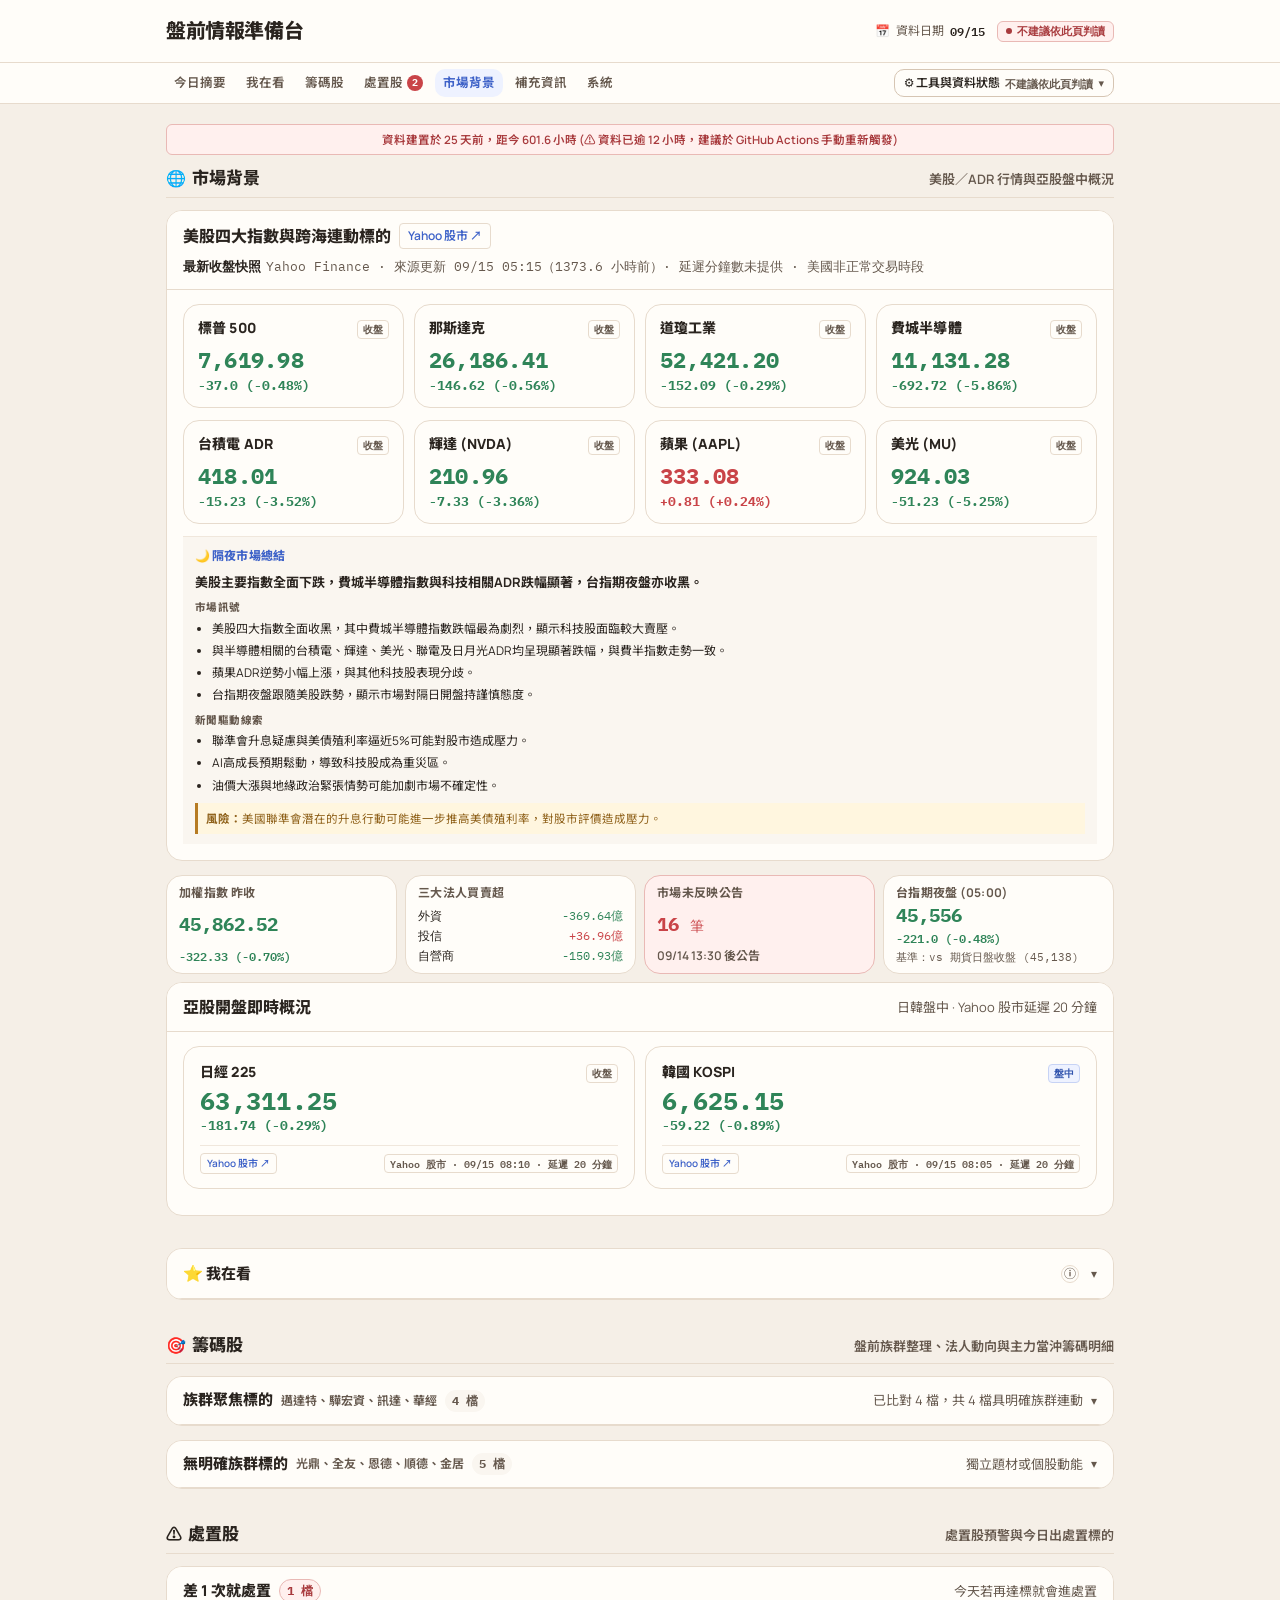
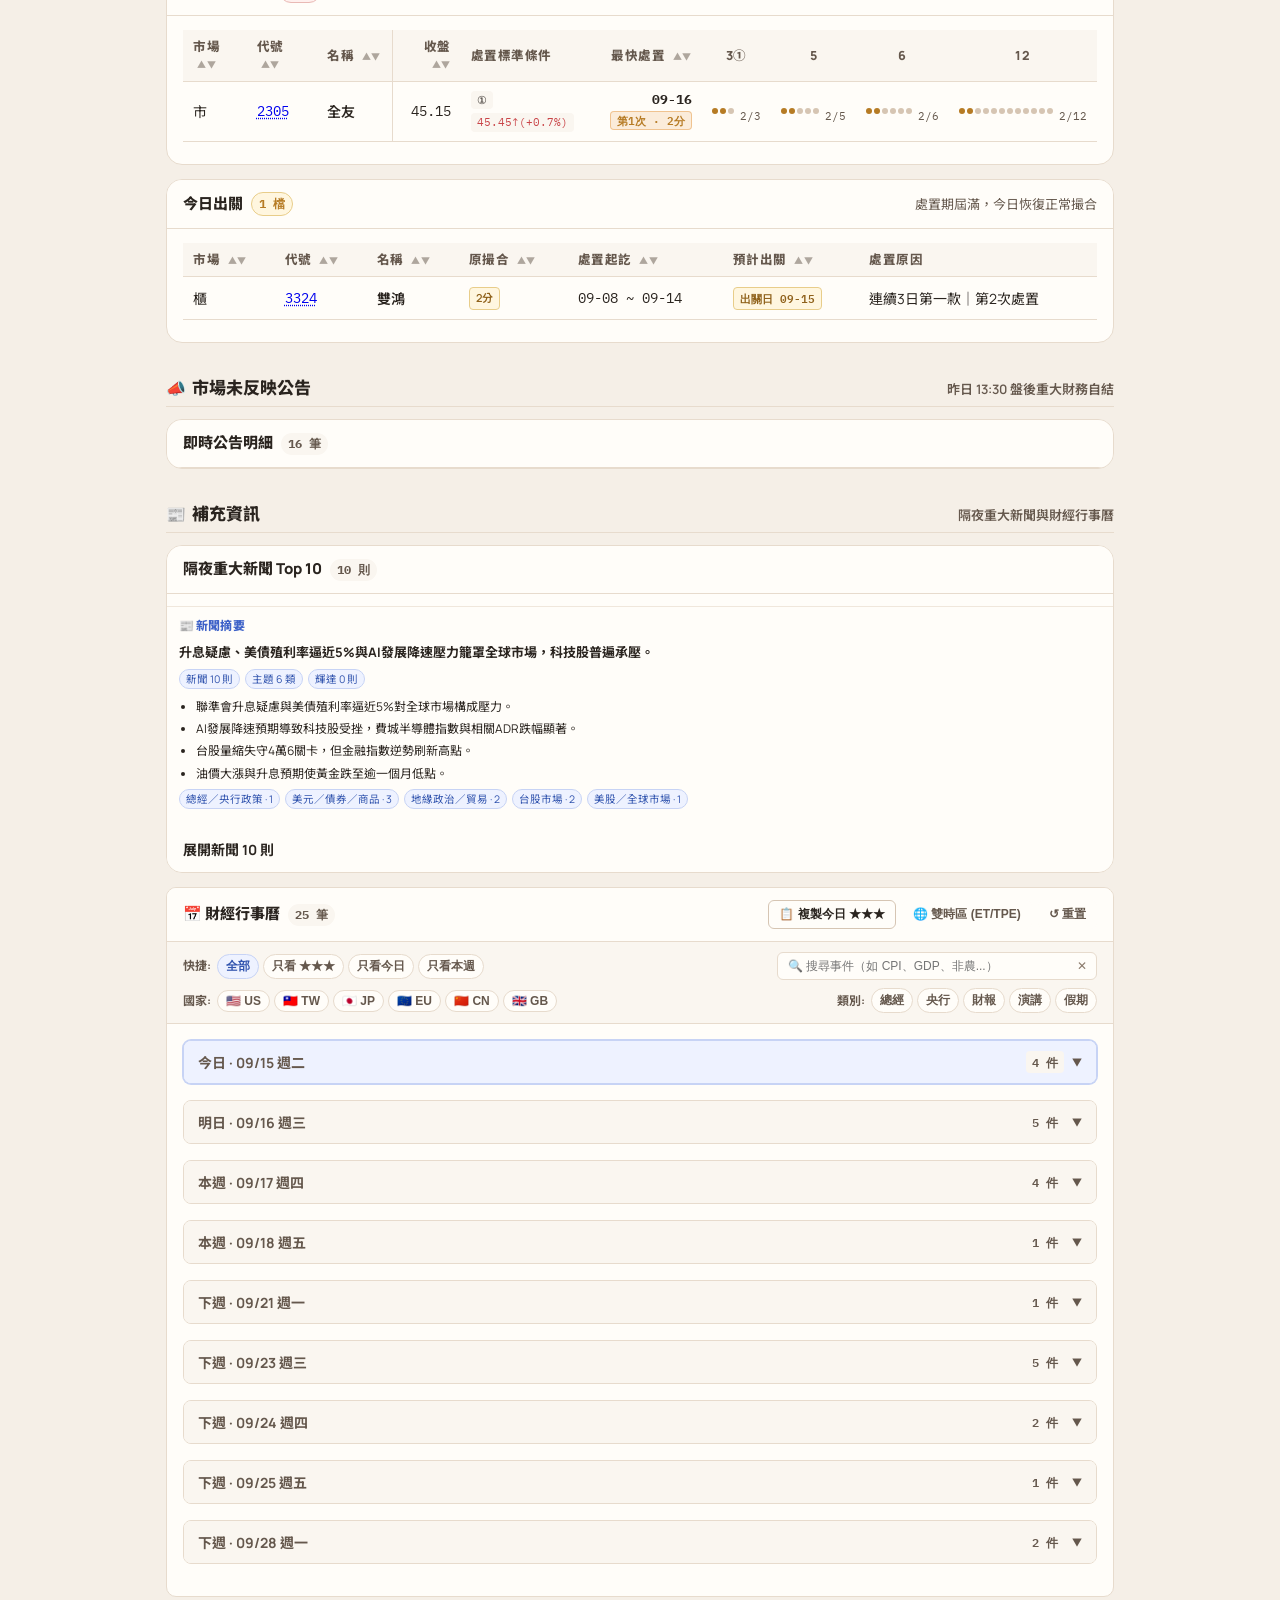
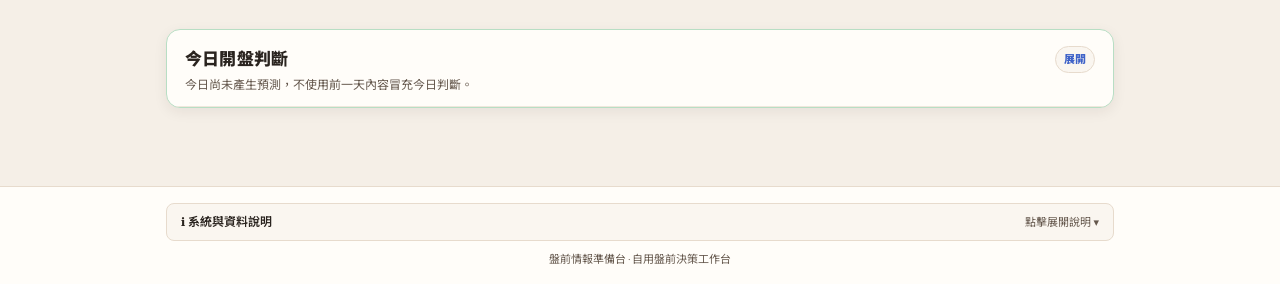
==== commit 1ea80516: "build premarket page for 2026-11-11" ====
--- a/docs/index.html
+++ b/docs/index.html
@@ -12,7 +12,7 @@
 <meta name="apple-mobile-web-app-title" content="PMIT 盤前">
 <script>
   (function() {
-    window.__PM_META__ = {"build_time": "2026-11-11 05:12", "build_version": "20261111_0512", "built_at": "2026-11-10T21:12:08.904364+00:00", "data_date": "09/15", "data_revision": "19079d1fc3ed055b", "hash": {"ai_summary": "44ffd78f0319", "announcements": "0802c2edeeb6", "calendar": "9138bb269084", "candidates": "cc73ddd1b59d", "disposition": "0d5a91213d31", "learning_status": "a75b0b54d02c", "macro": "8bd1c810e397", "news": "d9ab46f3bbc6", "opening_forecast": "a6b8ca8f0e29", "opening_result": "0111d65af8d5", "stock_history": "3b2f47924586"}, "hours_since_us_close": 1.2, "overall_status": "unsafe", "packages": {"ai_summary": "data/ai_summary.json", "announcements": "data/announcements.json", "calendar": "data/calendar.json", "candidates": "data/candidates.json", "disposition": "data/disposition.json", "learning_status": "data/learning_status.json", "macro": "data/macro.json", "news": "data/news.json", "opening_forecast": "data/opening_forecast.json", "opening_result": "data/opening_result.json", "stock_history": "data/stock_history.json"}, "schema_version": 1, "show_banner": false, "sources": [{"age_minutes": 0.4, "combined_status_label": "\u6293\u53d6\u6b63\u5e38\u30fb\u8cc7\u6599\u65b0\u9bae", "data_date": null, "dependencies": [], "error_summary": null, "fallback_policy": "previous_snapshot_with_warning", "fallback_used": false, "fetch_status": "ok", "fetched_at": "2026-11-10T15:18:39.479627+08:00", "freshness": "fresh", "hard_expiry_minutes": 1440, "impact_desc": "\u7121\u6cd5\u638c\u63e1\u7f8e\u80a1\u6536\u76e4\u8207\u65e5\u97d3\u958b\u76e4\u8d70\u52e2\uff0c\u96e3\u4ee5\u8a55\u4f30\u65e9\u76e4\u958b\u76e4\u9023\u52d5\u65b9\u5411", "is_required": true, "name": "\u6307\u6578\u884c\u60c5 (\u7f8e\u80a1/\u4e9e\u80a1/ADR)", "notification": null, "notification_level": "critical", "reliability_label": "\u6838\u5fc3\u7a69\u5b9a", "reliability_tier": "core_stable", "retry_attempts": 0, "source_id": "indices", "status": "ok", "status_badge_class": "is-ok", "ttl_minutes": 720}, {"age_minutes": 0.4, "combined_status_label": "\u6293\u53d6\u6b63\u5e38\u30fb\u8cc7\u6599\u65b0\u9bae", "data_date": "09/15", "dependencies": [], "error_summary": null, "fallback_policy": "previous_snapshot_with_warning", "fallback_used": false, "fetch_status": "ok", "fetched_at": "2026-11-11T02:45:14.468668+08:00", "freshness": "fresh", "hard_expiry_minutes": 1440, "impact_desc": "\u7121\u6cd5\u53d6\u5f97\u5373\u6642\u8655\u7f6e\u7ba1\u5236\u6a19\u6e96\u8207\u51fa\u95dc\u540d\u55ae\uff0c\u7121\u6cd5\u9032\u884c\u98a8\u96aa\u907f\u96aa", "is_required": true, "name": "\u8655\u7f6e\u80a1\u8207\u51fa\u95dc\u9810\u8b66", "notification": null, "notification_level": "critical", "reliability_label": "\u6838\u5fc3\u7a69\u5b9a", "reliability_tier": "core_stable", "retry_attempts": 0, "source_id": "disposal", "status": "ok", "status_badge_class": "is-ok", "ttl_minutes": 720}, {"age_minutes": 0.4, "combined_status_label": "\u6293\u53d6\u6b63\u5e38\u30fb\u8cc7\u6599\u65b0\u9bae", "data_date": null, "dependencies": [], "error_summary": null, "fallback_policy": "previous_snapshot_with_warning", "fallback_used": false, "fetch_status": "ok", "fetched_at": "2026-11-10T12:42:00.022347+08:00", "freshness": "fresh", "hard_expiry_minutes": 1440, "impact_desc": "\u7f3a\u5c11\u6628\u65e5\u52a0\u6b0a\u6307\u6578\u8207\u5916\u8cc7/\u6295\u4fe1\u8cb7\u8ce3\u8d85\u91d1\u984d\u5f59\u6574", "is_required": false, "name": "\u5927\u76e4\u6628\u6536\u8207\u4e09\u5927\u6cd5\u4eba", "notification": null, "notification_level": "warning", "reliability_label": "\u6838\u5fc3\u7a69\u5b9a", "reliability_tier": "core_stable", "retry_attempts": 0, "source_id": "twse_summary", "status": "ok", "status_badge_class": "is-ok", "ttl_minutes": 720}, {"age_minutes": 0.4, "combined_status_label": "\u6293\u53d6\u6b63\u5e38\u30fb\u8cc7\u6599\u65b0\u9bae", "data_date": "2026-09-15", "dependencies": [], "error_summary": null, "fallback_policy": "previous_snapshot_with_warning", "fallback_used": false, "fetch_status": "ok", "fetched_at": "2026-11-10T12:42:00.022347+08:00", "freshness": "fresh", "hard_expiry_minutes": 720, "impact_desc": "\u7f3a\u5c11\u671f\u8ca8\u591c\u76e4\u884c\u60c5\u8207\u9ede\u4f4d\u8d70\u5411\uff0c\u53ef\u6539\u53c3\u8003\u7f8e\u80a1\u6307\u6578", "is_required": false, "name": "\u53f0\u6307\u671f\u591c\u76e4\u8d70\u52e2", "notification": null, "notification_level": "warning", "reliability_label": "\u91cd\u8981\u4f46\u53ef\u77ed\u66ab\u904e\u671f", "reliability_tier": "important_short_stale", "retry_attempts": 0, "source_id": "night_session", "status": "ok", "status_badge_class": "is-ok", "ttl_minutes": 180}, {"age_minutes": 0.0, "combined_status_label": "\u6293\u53d6\u6b63\u5e38\u30fb\u8cc7\u6599\u65b0\u9bae", "data_date": null, "dependencies": [], "error_summary": null, "fallback_policy": "fixture_or_previous_snapshot_with_warning", "fallback_used": false, "fetch_status": "ok", "fetched_at": "2026-11-11T05:11:50.568246+08:00", "freshness": "fresh", "hard_expiry_minutes": 720, "impact_desc": "\u7f3a\u5c11\u6bcf\u65e5\u5c08\u6b04\u65cf\u7fa4\u6574\u7406\uff0c\u5019\u9078\u80a1\u6e05\u55ae\u5c07\u5448\u73fe\u7a7a\u767d", "is_required": false, "name": "PressPlay \u76e4\u524d\u65cf\u7fa4\u8207\u6a19\u7684", "notification": null, "notification_level": "notice", "reliability_label": "\u9ad8\u98a8\u96aa\u4f86\u6e90", "reliability_tier": "high_risk", "retry_attempts": 0, "source_id": "pressplay", "status": "ok", "status_badge_class": "is-ok", "ttl_minutes": 360}, {"age_minutes": 0.4, "combined_status_label": "\u6293\u53d6\u6b63\u5e38\u30fb\u8cc7\u6599\u65b0\u9bae", "data_date": "2026/09/14", "dependencies": ["pressplay"], "error_summary": null, "fallback_policy": "previous_snapshot_with_warning", "fallback_used": false, "fetch_status": "ok", "fetched_at": "2026-11-11T05:11:28.095326+08:00", "freshness": "fresh", "hard_expiry_minutes": 720, "impact_desc": "\u7f3a\u5c11\u91cd\u9ede\u500b\u80a1\u4e4b\u5206\u9ede\u8cb7\u8ce3\u8207\u7576\u6c96\u7c4c\u78bc\u6392\u884c", "is_required": false, "name": "\u4e3b\u529b\u5238\u5546\u8207\u7576\u6c96\u7c4c\u78bc\u660e\u7d30", "notification": null, "notification_level": "notice", "reliability_label": "\u9ad8\u98a8\u96aa\u4f86\u6e90", "reliability_tier": "high_risk", "retry_attempts": 0, "source_id": "chengwaye_daily", "status": "ok", "status_badge_class": "is-ok", "ttl_minutes": 360}, {"age_minutes": 0.4, "combined_status_label": "\u6293\u53d6\u6b63\u5e38\u30fb\u8cc7\u6599\u65b0\u9bae", "data_date": null, "dependencies": ["pressplay", "chengwaye_daily"], "error_summary": null, "fallback_policy": "previous_snapshot_with_warning", "fallback_used": false, "fetch_status": "ok", "fetched_at": "2026-11-11T05:11:28.095326+08:00", "freshness": "fresh", "hard_expiry_minutes": 2880, "impact_desc": "\u7f3a\u5c11\u5019\u9078\u80a1\u6f32\u505c\u6b21\u6578\u3001\u6700\u8fd1\u6f32\u505c\u8207\u9694\u65e5\u8868\u73fe\u5c65\u6b77", "is_required": false, "name": "Chengwaye \u500b\u80a1\u6f32\u505c\u5c65\u6b77", "notification": null, "notification_level": "notice", "reliability_label": "\u9ad8\u98a8\u96aa\u4f86\u6e90", "reliability_tier": "high_risk", "retry_attempts": 0, "source_id": "chengwaye_stock_history", "status": "ok", "status_badge_class": "is-ok", "ttl_minutes": 1440}, {"age_minutes": 0.4, "combined_status_label": "\u6293\u53d6\u6b63\u5e38\u30fb\u8cc7\u6599\u65b0\u9bae", "data_date": "2026-09-15", "dependencies": [], "error_summary": null, "fallback_policy": "previous_snapshot_with_warning", "fallback_used": false, "fetch_status": "ok", "fetched_at": "2026-11-10T12:42:00.022347+08:00", "freshness": "fresh", "hard_expiry_minutes": 1440, "impact_desc": "\u7f3a\u5c11\u4eca\u65e5\u91cd\u78c5\u7e3d\u7d93\u6578\u64da\u8207\u4e8b\u4ef6\u65e5\u7a0b\u5012\u6578", "is_required": false, "name": "\u7e3d\u7d93\u8ca1\u7d93\u884c\u4e8b\u66c6", "notification": null, "notification_level": "warning", "reliability_label": "\u91cd\u8981\u4f46\u53ef\u77ed\u66ab\u904e\u671f", "reliability_tier": "important_short_stale", "retry_attempts": 0, "source_id": "calendar", "status": "ok", "status_badge_class": "is-ok", "ttl_minutes": 720}, {"age_minutes": 0.4, "combined_status_label": "\u6293\u53d6\u6b63\u5e38\u30fb\u8cc7\u6599\u65b0\u9bae", "data_date": null, "dependencies": [], "error_summary": null, "fallback_policy": "previous_snapshot_with_warning", "fallback_used": false, "fetch_status": "ok", "fetched_at": "2026-09-15T08:25:50.682524+08:00", "freshness": "fresh", "hard_expiry_minutes": 1440, "impact_desc": "\u7f3a\u5c11\u6628\u65e5\u76e4\u5f8c\u81ea\u7d50\u640d\u76ca\u8207\u71df\u6536\u516c\u544a\u7d71\u8a08", "is_required": false, "name": "\u5e02\u5834\u672a\u53cd\u6620\u91cd\u5927\u516c\u544a (\u8ca1\u5831/\u71df\u6536/\u8655\u5206)", "notification": null, "notification_level": "warning", "reliability_label": "\u91cd\u8981\u4f46\u53ef\u77ed\u66ab\u904e\u671f", "reliability_tier": "important_short_stale", "retry_attempts": 0, "source_id": "financials", "status": "ok", "status_badge_class": "is-ok", "ttl_minutes": 720}, {"age_minutes": 0.4, "combined_status_label": "\u6293\u53d6\u6b63\u5e38\u30fb\u8cc7\u6599\u65b0\u9bae", "data_date": null, "dependencies": [], "error_summary": null, "fallback_policy": "previous_snapshot_with_warning", "fallback_used": false, "fetch_status": "ok", "fetched_at": "2026-11-10T12:42:00.022347+08:00", "freshness": "fresh", "hard_expiry_minutes": 720, "impact_desc": "\u7f3a\u5c11\u9694\u591c\u7f8e\u80a1\u8207\u7522\u696d\u7126\u9ede\u65b0\u805e\u5feb\u8a0a", "is_required": false, "name": "\u76e4\u524d\u5373\u6642\u65b0\u805e\u805a\u5408", "notification": null, "notification_level": "notice", "reliability_label": "\u9ad8\u98a8\u96aa\u4f86\u6e90", "reliability_tier": "high_risk", "retry_attempts": 0, "source_id": "news", "status": "ok", "status_badge_class": "is-ok", "ttl_minutes": 180}], "stale_hours": 1364.8, "status_badge_class": "is-unsafe", "status_label": "\u4e0d\u5efa\u8b70\u4f9d\u6b64\u9801\u5224\u8b80", "summary_reasons": ["\u8655\u7f6e\u8cc7\u6599\u65e5\u671f\u4e0d\u7b26\uff1a\u8655\u7f6e\u4f86\u6e90\u6a19\u8a3b\u9069\u7528 09/15\uff0c\u4f46\u76ee\u6a19\u4ea4\u6613\u65e5\u70ba 11/12\uff08\u76f8\u5dee -57 \u5929\uff09"], "us_market_context": {"badge": "\u76e4\u5f8c", "badge_short": "\u76e4\u5f8c", "detail": "Yahoo Finance \u00b7 \u4f86\u6e90\u66f4\u65b0 09/15 05:15\uff081367.9 \u5c0f\u6642\u524d\uff09\u00b7 \u5ef6\u9072\u5206\u9418\u6578\u672a\u63d0\u4f9b \u00b7 \u6b63\u5e38\u4ea4\u6613\u6642\u6bb5\u5df2\u7d50\u675f", "label": "\u7f8e\u80a1\u76e4\u5f8c", "pill_class": "pill-amber", "session_key": "after", "title": "Yahoo Finance Chart \u63d0\u4f9b\u4f86\u6e90\u66f4\u65b0\u6642\u9593\uff1b\u672a\u63d0\u4f9b\u53ef\u9a57\u8b49\u7684\u5ef6\u9072\u5206\u9418\u6578", "updated_label": "09/15 05:15"}};
+    window.__PM_META__ = {"build_time": "2026-11-11 10:53", "build_version": "20261111_1053", "built_at": "2026-11-11T02:53:40.132675+00:00", "data_date": "09/15", "data_revision": "f06fed3d782a3421", "hash": {"ai_summary": "6aaaccf054b3", "announcements": "0802c2edeeb6", "calendar": "9138bb269084", "candidates": "cc73ddd1b59d", "disposition": "0d5a91213d31", "learning_status": "a75b0b54d02c", "macro": "8bd1c810e397", "news": "d9ab46f3bbc6", "opening_forecast": "a6b8ca8f0e29", "opening_result": "0111d65af8d5", "stock_history": "3b2f47924586"}, "hours_since_us_close": 6.9, "overall_status": "unsafe", "packages": {"ai_summary": "data/ai_summary.json", "announcements": "data/announcements.json", "calendar": "data/calendar.json", "candidates": "data/candidates.json", "disposition": "data/disposition.json", "learning_status": "data/learning_status.json", "macro": "data/macro.json", "news": "data/news.json", "opening_forecast": "data/opening_forecast.json", "opening_result": "data/opening_result.json", "stock_history": "data/stock_history.json"}, "schema_version": 1, "show_banner": false, "sources": [{"age_minutes": 0.4, "combined_status_label": "\u6293\u53d6\u6b63\u5e38\u30fb\u8cc7\u6599\u65b0\u9bae", "data_date": null, "dependencies": [], "error_summary": null, "fallback_policy": "previous_snapshot_with_warning", "fallback_used": false, "fetch_status": "ok", "fetched_at": "2026-11-11T10:53:01.391321+08:00", "freshness": "fresh", "hard_expiry_minutes": 1440, "impact_desc": "\u7121\u6cd5\u638c\u63e1\u7f8e\u80a1\u6536\u76e4\u8207\u65e5\u97d3\u958b\u76e4\u8d70\u52e2\uff0c\u96e3\u4ee5\u8a55\u4f30\u65e9\u76e4\u958b\u76e4\u9023\u52d5\u65b9\u5411", "is_required": true, "name": "\u6307\u6578\u884c\u60c5 (\u7f8e\u80a1/\u4e9e\u80a1/ADR)", "notification": null, "notification_level": "critical", "reliability_label": "\u6838\u5fc3\u7a69\u5b9a", "reliability_tier": "core_stable", "retry_attempts": 0, "source_id": "indices", "status": "ok", "status_badge_class": "is-ok", "ttl_minutes": 720}, {"age_minutes": 0.4, "combined_status_label": "\u6293\u53d6\u6b63\u5e38\u30fb\u8cc7\u6599\u65b0\u9bae", "data_date": "09/15", "dependencies": [], "error_summary": null, "fallback_policy": "previous_snapshot_with_warning", "fallback_used": false, "fetch_status": "ok", "fetched_at": "2026-11-11T02:45:14.468668+08:00", "freshness": "fresh", "hard_expiry_minutes": 1440, "impact_desc": "\u7121\u6cd5\u53d6\u5f97\u5373\u6642\u8655\u7f6e\u7ba1\u5236\u6a19\u6e96\u8207\u51fa\u95dc\u540d\u55ae\uff0c\u7121\u6cd5\u9032\u884c\u98a8\u96aa\u907f\u96aa", "is_required": true, "name": "\u8655\u7f6e\u80a1\u8207\u51fa\u95dc\u9810\u8b66", "notification": null, "notification_level": "critical", "reliability_label": "\u6838\u5fc3\u7a69\u5b9a", "reliability_tier": "core_stable", "retry_attempts": 0, "source_id": "disposal", "status": "ok", "status_badge_class": "is-ok", "ttl_minutes": 720}, {"age_minutes": 0.4, "combined_status_label": "\u6293\u53d6\u6b63\u5e38\u30fb\u8cc7\u6599\u65b0\u9bae", "data_date": null, "dependencies": [], "error_summary": null, "fallback_policy": "previous_snapshot_with_warning", "fallback_used": false, "fetch_status": "ok", "fetched_at": "2026-11-11T10:53:01.391321+08:00", "freshness": "fresh", "hard_expiry_minutes": 1440, "impact_desc": "\u7f3a\u5c11\u6628\u65e5\u52a0\u6b0a\u6307\u6578\u8207\u5916\u8cc7/\u6295\u4fe1\u8cb7\u8ce3\u8d85\u91d1\u984d\u5f59\u6574", "is_required": false, "name": "\u5927\u76e4\u6628\u6536\u8207\u4e09\u5927\u6cd5\u4eba", "notification": null, "notification_level": "warning", "reliability_label": "\u6838\u5fc3\u7a69\u5b9a", "reliability_tier": "core_stable", "retry_attempts": 0, "source_id": "twse_summary", "status": "ok", "status_badge_class": "is-ok", "ttl_minutes": 720}, {"age_minutes": 0.4, "combined_status_label": "\u6293\u53d6\u6b63\u5e38\u30fb\u8cc7\u6599\u65b0\u9bae", "data_date": "2026-09-15", "dependencies": [], "error_summary": null, "fallback_policy": "previous_snapshot_with_warning", "fallback_used": false, "fetch_status": "ok", "fetched_at": "2026-11-11T10:53:01.391321+08:00", "freshness": "fresh", "hard_expiry_minutes": 720, "impact_desc": "\u7f3a\u5c11\u671f\u8ca8\u591c\u76e4\u884c\u60c5\u8207\u9ede\u4f4d\u8d70\u5411\uff0c\u53ef\u6539\u53c3\u8003\u7f8e\u80a1\u6307\u6578", "is_required": false, "name": "\u53f0\u6307\u671f\u591c\u76e4\u8d70\u52e2", "notification": null, "notification_level": "warning", "reliability_label": "\u91cd\u8981\u4f46\u53ef\u77ed\u66ab\u904e\u671f", "reliability_tier": "important_short_stale", "retry_attempts": 0, "source_id": "night_session", "status": "ok", "status_badge_class": "is-ok", "ttl_minutes": 180}, {"age_minutes": 0.0, "combined_status_label": "\u6293\u53d6\u6b63\u5e38\u30fb\u8cc7\u6599\u65b0\u9bae", "data_date": null, "dependencies": [], "error_summary": null, "fallback_policy": "fixture_or_previous_snapshot_with_warning", "fallback_used": false, "fetch_status": "ok", "fetched_at": "2026-11-11T10:53:27.901423+08:00", "freshness": "fresh", "hard_expiry_minutes": 720, "impact_desc": "\u7f3a\u5c11\u6bcf\u65e5\u5c08\u6b04\u65cf\u7fa4\u6574\u7406\uff0c\u5019\u9078\u80a1\u6e05\u55ae\u5c07\u5448\u73fe\u7a7a\u767d", "is_required": false, "name": "PressPlay \u76e4\u524d\u65cf\u7fa4\u8207\u6a19\u7684", "notification": null, "notification_level": "notice", "reliability_label": "\u9ad8\u98a8\u96aa\u4f86\u6e90", "reliability_tier": "high_risk", "retry_attempts": 0, "source_id": "pressplay", "status": "ok", "status_badge_class": "is-ok", "ttl_minutes": 360}, {"age_minutes": 0.4, "combined_status_label": "\u6293\u53d6\u6b63\u5e38\u30fb\u8cc7\u6599\u65b0\u9bae", "data_date": "2026/09/14", "dependencies": ["pressplay"], "error_summary": null, "fallback_policy": "previous_snapshot_with_warning", "fallback_used": false, "fetch_status": "ok", "fetched_at": "2026-11-11T10:53:01.390849+08:00", "freshness": "fresh", "hard_expiry_minutes": 720, "impact_desc": "\u7f3a\u5c11\u91cd\u9ede\u500b\u80a1\u4e4b\u5206\u9ede\u8cb7\u8ce3\u8207\u7576\u6c96\u7c4c\u78bc\u6392\u884c", "is_required": false, "name": "\u4e3b\u529b\u5238\u5546\u8207\u7576\u6c96\u7c4c\u78bc\u660e\u7d30", "notification": null, "notification_level": "notice", "reliability_label": "\u9ad8\u98a8\u96aa\u4f86\u6e90", "reliability_tier": "high_risk", "retry_attempts": 0, "source_id": "chengwaye_daily", "status": "ok", "status_badge_class": "is-ok", "ttl_minutes": 360}, {"age_minutes": 0.4, "combined_status_label": "\u6293\u53d6\u6b63\u5e38\u30fb\u8cc7\u6599\u65b0\u9bae", "data_date": null, "dependencies": ["pressplay", "chengwaye_daily"], "error_summary": null, "fallback_policy": "previous_snapshot_with_warning", "fallback_used": false, "fetch_status": "ok", "fetched_at": "2026-11-11T10:53:01.391321+08:00", "freshness": "fresh", "hard_expiry_minutes": 2880, "impact_desc": "\u7f3a\u5c11\u5019\u9078\u80a1\u6f32\u505c\u6b21\u6578\u3001\u6700\u8fd1\u6f32\u505c\u8207\u9694\u65e5\u8868\u73fe\u5c65\u6b77", "is_required": false, "name": "Chengwaye \u500b\u80a1\u6f32\u505c\u5c65\u6b77", "notification": null, "notification_level": "notice", "reliability_label": "\u9ad8\u98a8\u96aa\u4f86\u6e90", "reliability_tier": "high_risk", "retry_attempts": 0, "source_id": "chengwaye_stock_history", "status": "ok", "status_badge_class": "is-ok", "ttl_minutes": 1440}, {"age_minutes": 0.4, "combined_status_label": "\u6293\u53d6\u6b63\u5e38\u30fb\u8cc7\u6599\u65b0\u9bae", "data_date": "2026-09-15", "dependencies": [], "error_summary": null, "fallback_policy": "previous_snapshot_with_warning", "fallback_used": false, "fetch_status": "ok", "fetched_at": "2026-11-11T10:53:01.390849+08:00", "freshness": "fresh", "hard_expiry_minutes": 1440, "impact_desc": "\u7f3a\u5c11\u4eca\u65e5\u91cd\u78c5\u7e3d\u7d93\u6578\u64da\u8207\u4e8b\u4ef6\u65e5\u7a0b\u5012\u6578", "is_required": false, "name": "\u7e3d\u7d93\u8ca1\u7d93\u884c\u4e8b\u66c6", "notification": null, "notification_level": "warning", "reliability_label": "\u91cd\u8981\u4f46\u53ef\u77ed\u66ab\u904e\u671f", "reliability_tier": "important_short_stale", "retry_attempts": 0, "source_id": "calendar", "status": "ok", "status_badge_class": "is-ok", "ttl_minutes": 720}, {"age_minutes": 0.4, "combined_status_label": "\u6293\u53d6\u6b63\u5e38\u30fb\u8cc7\u6599\u65b0\u9bae", "data_date": null, "dependencies": [], "error_summary": null, "fallback_policy": "previous_snapshot_with_warning", "fallback_used": false, "fetch_status": "ok", "fetched_at": "2026-09-15T08:25:50.682524+08:00", "freshness": "fresh", "hard_expiry_minutes": 1440, "impact_desc": "\u7f3a\u5c11\u6628\u65e5\u76e4\u5f8c\u81ea\u7d50\u640d\u76ca\u8207\u71df\u6536\u516c\u544a\u7d71\u8a08", "is_required": false, "name": "\u5e02\u5834\u672a\u53cd\u6620\u91cd\u5927\u516c\u544a (\u8ca1\u5831/\u71df\u6536/\u8655\u5206)", "notification": null, "notification_level": "warning", "reliability_label": "\u91cd\u8981\u4f46\u53ef\u77ed\u66ab\u904e\u671f", "reliability_tier": "important_short_stale", "retry_attempts": 0, "source_id": "financials", "status": "ok", "status_badge_class": "is-ok", "ttl_minutes": 720}, {"age_minutes": 0.4, "combined_status_label": "\u6293\u53d6\u6b63\u5e38\u30fb\u8cc7\u6599\u65b0\u9bae", "data_date": null, "dependencies": [], "error_summary": null, "fallback_policy": "previous_snapshot_with_warning", "fallback_used": false, "fetch_status": "ok", "fetched_at": "2026-11-11T10:53:01.391321+08:00", "freshness": "fresh", "hard_expiry_minutes": 720, "impact_desc": "\u7f3a\u5c11\u9694\u591c\u7f8e\u80a1\u8207\u7522\u696d\u7126\u9ede\u65b0\u805e\u5feb\u8a0a", "is_required": false, "name": "\u76e4\u524d\u5373\u6642\u65b0\u805e\u805a\u5408", "notification": null, "notification_level": "notice", "reliability_label": "\u9ad8\u98a8\u96aa\u4f86\u6e90", "reliability_tier": "high_risk", "retry_attempts": 0, "source_id": "news", "status": "ok", "status_badge_class": "is-ok", "ttl_minutes": 180}], "stale_hours": 1370.5, "status_badge_class": "is-unsafe", "status_label": "\u4e0d\u5efa\u8b70\u4f9d\u6b64\u9801\u5224\u8b80", "summary_reasons": ["\u8655\u7f6e\u8cc7\u6599\u65e5\u671f\u4e0d\u7b26\uff1a\u8655\u7f6e\u4f86\u6e90\u6a19\u8a3b\u9069\u7528 09/15\uff0c\u4f46\u76ee\u6a19\u4ea4\u6613\u65e5\u70ba 11/12\uff08\u76f8\u5dee -57 \u5929\uff09"], "us_market_context": {"badge": "\u6536\u76e4", "badge_short": "\u6536\u76e4", "detail": "Yahoo Finance \u00b7 \u4f86\u6e90\u66f4\u65b0 09/15 05:15\uff081373.6 \u5c0f\u6642\u524d\uff09\u00b7 \u5ef6\u9072\u5206\u9418\u6578\u672a\u63d0\u4f9b \u00b7 \u7f8e\u570b\u975e\u6b63\u5e38\u4ea4\u6613\u6642\u6bb5", "label": "\u6700\u65b0\u6536\u76e4\u5feb\u7167", "pill_class": "pill-fresh", "session_key": "closed", "title": "Yahoo Finance Chart \u63d0\u4f9b\u4f86\u6e90\u66f4\u65b0\u6642\u9593\uff1b\u672a\u63d0\u4f9b\u53ef\u9a57\u8b49\u7684\u5ef6\u9072\u5206\u9418\u6578", "updated_label": "09/15 05:15"}};
     if (localStorage.getItem('pmit_debug') === '1') {
       var pmMeta = window.__PM_META__;
       if (pmMeta && Number(pmMeta.stale_hours) >= 24 && pmMeta.overall_status === 'ready') {
@@ -3504,7 +3504,7 @@
         
         <p class="ai-briefing-empty">目前未發現明顯資料品質警告。</p>
         
-        <div class="ai-briefing-footnote">本報告內容根據截至2026年09月15日凌晨的市場行情與新聞資訊整理。部分亞洲股市數據為前一交易時段收盤結果，非當下盤中資訊。 · 2026-11-11T05:12</div>
+        <div class="ai-briefing-footnote">資料來源正常，資訊完整。 · 2026-11-11T10:53</div>
       </div>
             </details>
           </div>
@@ -3524,8 +3524,8 @@
     </div>
 
     <!-- Stale Banner -->
-    <div class="stale-banner" data-hours="1364">
-      資料建置於 <time datetime="2026-11-10T21:12:08.904364+00:00" data-relative data-relative-kind="build">05:12</time><span id="stale-banner-detail"></span>
+    <div class="stale-banner" data-hours="1370">
+      資料建置於 <time datetime="2026-11-11T02:53:40.132675+00:00" data-relative data-relative-kind="build">10:53</time><span id="stale-banner-detail"></span>
     </div>
 
     <div id="holiday-notice" class="stale-banner holiday-notice" role="status" aria-live="polite" hidden></div>
@@ -5346,7 +5346,7 @@
       
       <div class="section-header">
         <h2 class="section-title"><span class="title-icon">🌐</span> 市場背景</h2>
-        <span class="section-desc">美股／ADR 行情與亞股最近交易時段收盤概況</span>
+        <span class="section-desc">美股／ADR 行情與亞股盤中概況</span>
       </div>
 
       <!-- 美股四大指數 & 跨海連動 -->
@@ -5356,7 +5356,7 @@
             <h3 class="card-title">美股四大指數與跨海連動標的</h3>
             <a class="cal-link-btn" href="https://tw.stock.yahoo.com/markets" target="_blank" rel="noopener noreferrer" title="開啟 Yahoo 股市市場頁">Yahoo 股市 ↗</a>
           </div>
-          <span class="card-tip font-mono market-status-detail" title="Yahoo Finance Chart 提供來源更新時間；未提供可驗證的延遲分鐘數"><strong>美股盤後</strong><span class="market-status-note">Yahoo Finance · 來源更新 09/15 05:15（1367.9 小時前）· 延遲分鐘數未提供 · 正常交易時段已結束</span></span>
+          <span class="card-tip font-mono market-status-detail" title="Yahoo Finance Chart 提供來源更新時間；未提供可驗證的延遲分鐘數"><strong>最新收盤快照</strong><span class="market-status-note">Yahoo Finance · 來源更新 09/15 05:15（1373.6 小時前）· 延遲分鐘數未提供 · 美國非正常交易時段</span></span>
         </div>
 
         <div class="data-block">
@@ -5367,7 +5367,7 @@
             <div class="tile-card">
               <div class="tile-head">
                 <span class="tile-name">標普 500</span>
-                <span class="tile-delay-pill pill-amber" title="Yahoo Finance Chart 提供來源更新時間；未提供可驗證的延遲分鐘數">盤後</span>
+                <span class="tile-delay-pill pill-fresh" title="Yahoo Finance Chart 提供來源更新時間；未提供可驗證的延遲分鐘數">收盤</span>
               </div>
               
               <div class="tile-val font-mono fall">7,619.98</div>
@@ -5379,7 +5379,7 @@
             <div class="tile-card">
               <div class="tile-head">
                 <span class="tile-name">那斯達克</span>
-                <span class="tile-delay-pill pill-amber" title="Yahoo Finance Chart 提供來源更新時間；未提供可驗證的延遲分鐘數">盤後</span>
+                <span class="tile-delay-pill pill-fresh" title="Yahoo Finance Chart 提供來源更新時間；未提供可驗證的延遲分鐘數">收盤</span>
               </div>
               
               <div class="tile-val font-mono fall">26,186.41</div>
@@ -5391,7 +5391,7 @@
             <div class="tile-card">
               <div class="tile-head">
                 <span class="tile-name">道瓊工業</span>
-                <span class="tile-delay-pill pill-amber" title="Yahoo Finance Chart 提供來源更新時間；未提供可驗證的延遲分鐘數">盤後</span>
+                <span class="tile-delay-pill pill-fresh" title="Yahoo Finance Chart 提供來源更新時間；未提供可驗證的延遲分鐘數">收盤</span>
               </div>
               
               <div class="tile-val font-mono fall">52,421.20</div>
@@ -5403,7 +5403,7 @@
             <div class="tile-card">
               <div class="tile-head">
                 <span class="tile-name">費城半導體</span>
-                <span class="tile-delay-pill pill-amber" title="Yahoo Finance Chart 提供來源更新時間；未提供可驗證的延遲分鐘數">盤後</span>
+                <span class="tile-delay-pill pill-fresh" title="Yahoo Finance Chart 提供來源更新時間；未提供可驗證的延遲分鐘數">收盤</span>
               </div>
               
               <div class="tile-val font-mono fall">11,131.28</div>
@@ -5420,7 +5420,7 @@
             <div class="tile-card">
               <div class="tile-head">
                 <span class="tile-name">台積電 ADR</span>
-                <span class="tile-delay-pill pill-amber" title="Yahoo Finance Chart 提供來源更新時間；未提供可驗證的延遲分鐘數">盤後</span>
+                <span class="tile-delay-pill pill-fresh" title="Yahoo Finance Chart 提供來源更新時間；未提供可驗證的延遲分鐘數">收盤</span>
               </div>
               
               <div class="tile-val font-mono fall">418.01</div>
@@ -5432,7 +5432,7 @@
             <div class="tile-card quote-card-customizable" data-quote-slot="NVDA" data-default-symbol="NVDA" data-default-label="輝達 (NVDA)" tabindex="0" role="button" title="右鍵輸入美股代號以替換此卡片" aria-label="輝達 (NVDA)，右鍵輸入美股代號以替換卡片資訊">
               <div class="tile-head">
                 <span class="tile-name">輝達 (NVDA)</span>
-                <span class="tile-delay-pill pill-amber" title="Yahoo Finance Chart 提供來源更新時間；未提供可驗證的延遲分鐘數">盤後</span>
+                <span class="tile-delay-pill pill-fresh" title="Yahoo Finance Chart 提供來源更新時間；未提供可驗證的延遲分鐘數">收盤</span>
               </div>
               
               <div class="tile-val font-mono fall">210.96</div>
@@ -5444,7 +5444,7 @@
             <div class="tile-card quote-card-customizable" data-quote-slot="AAPL" data-default-symbol="AAPL" data-default-label="蘋果 (AAPL)" tabindex="0" role="button" title="右鍵輸入美股代號以替換此卡片" aria-label="蘋果 (AAPL)，右鍵輸入美股代號以替換卡片資訊">
               <div class="tile-head">
                 <span class="tile-name">蘋果 (AAPL)</span>
-                <span class="tile-delay-pill pill-amber" title="Yahoo Finance Chart 提供來源更新時間；未提供可驗證的延遲分鐘數">盤後</span>
+                <span class="tile-delay-pill pill-fresh" title="Yahoo Finance Chart 提供來源更新時間；未提供可驗證的延遲分鐘數">收盤</span>
               </div>
               
               <div class="tile-val font-mono rise">333.08</div>
@@ -5456,7 +5456,7 @@
             <div class="tile-card quote-card-customizable" data-quote-slot="MU" data-default-symbol="MU" data-default-label="美光 (MU)" tabindex="0" role="button" title="右鍵輸入美股代號以替換此卡片" aria-label="美光 (MU)，右鍵輸入美股代號以替換卡片資訊">
               <div class="tile-head">
                 <span class="tile-name">美光 (MU)</span>
-                <span class="tile-delay-pill pill-amber" title="Yahoo Finance Chart 提供來源更新時間；未提供可驗證的延遲分鐘數">盤後</span>
+                <span class="tile-delay-pill pill-fresh" title="Yahoo Finance Chart 提供來源更新時間；未提供可驗證的延遲分鐘數">收盤</span>
               </div>
               
               <div class="tile-val font-mono fall">924.03</div>
@@ -5467,22 +5467,20 @@
           </div>
           <div class="ai-inline-panel ai-market-inline-panel">
             
-            <p class="ai-briefing-context-note">亞股目前非盤中；本區若提及亞股，均指最近交易時段收盤結果，不代表現在仍在交易。</p>
-            
             <div class="ai-briefing-kicker">🌙 隔夜市場總結</div>
-            <h4 class="ai-briefing-headline">美股主要指數普遍下跌，費城半導體指數領跌，台指期夜盤同步收黑。</h4>
+            <h4 class="ai-briefing-headline">美股主要指數全面下跌，費城半導體指數與科技相關ADR跌幅顯著，台指期夜盤亦收黑。</h4>
             
             
             <div class="ai-briefing-subhead">市場訊號</div>
             <ul class="ai-briefing-list">
               
-              <li>美股四大指數全面收黑，其中費城半導體指數跌幅最深，顯示科技股面臨較大賣壓。</li>
+              <li>美股四大指數全面收黑，其中費城半導體指數跌幅最為劇烈，顯示科技股面臨較大賣壓。</li>
               
-              <li>主要科技股ADR如台積電、輝達、美光、聯電、日月光均呈現顯著跌幅，蘋果ADR則逆勢小幅上漲。</li>
+              <li>與半導體相關的台積電、輝達、美光、聯電及日月光ADR均呈現顯著跌幅，與費半指數走勢一致。</li>
               
-              <li>台指期夜盤跟隨美股走勢下跌，顯示市場對後市看法偏向保守。</li>
+              <li>蘋果ADR逆勢小幅上漲，與其他科技股表現分歧。</li>
               
-              <li>亞股日經與韓國綜合指數前一交易日亦收跌，顯示區域市場普遍承壓。（亞股尚未開盤，以上為前一交易時段收盤結果，非當下盤中）</li>
+              <li>台指期夜盤跟隨美股跌勢，顯示市場對隔日開盤持謹慎態度。</li>
               
             </ul>
             
@@ -5492,14 +5490,14 @@
               
               <li>聯準會升息疑慮與美債殖利率逼近5%可能對股市造成壓力。</li>
               
-              <li>AI高成長預期鬆動，導致科技股面臨發展降速壓力。</li>
+              <li>AI高成長預期鬆動，導致科技股成為重災區。</li>
               
-              <li>油價大漲與地緣政治風險可能加劇市場不確定性。</li>
+              <li>油價大漲與地緣政治緊張情勢可能加劇市場不確定性。</li>
               
             </ul>
             
             
-            <div class="ai-briefing-risk"><strong>風險：</strong>美債殖利率持續攀升可能進一步壓抑股市估值。</div>
+            <div class="ai-briefing-risk"><strong>風險：</strong>美國聯準會潛在的升息行動可能進一步推高美債殖利率，對股市評價造成壓力。</div>
             
           </div>
         </div>
@@ -5577,9 +5575,9 @@
       <div class="card">
         <div class="card-head">
           <div class="card-title-group">
-            <h3 class="card-title">亞股最近收盤概況</h3>
+            <h3 class="card-title">亞股開盤即時概況</h3>
           </div>
-          <span class="card-tip">日韓已收盤 · 最近交易時段結果 · Yahoo 股市延遲 20 分鐘</span>
+          <span class="card-tip">日韓盤中 · Yahoo 股市延遲 20 分鐘</span>
         </div>
 
         <div class="data-block">
@@ -5609,7 +5607,7 @@
             <div class="tile-card asia-quote-card">
               <div class="tile-head">
                 <span class="tile-name">韓國 KOSPI</span>
-                <span class="tile-delay-pill pill-fresh" title="^KS11 交易時段狀態；旁側 Yahoo 來源時間仍以延遲 20 分鐘說明為準">收盤</span>
+                <span class="tile-delay-pill pill-live" title="^KS11 交易時段狀態；旁側 Yahoo 來源時間仍以延遲 20 分鐘說明為準">盤中</span>
               </div>
               <div class="tile-source-row">
                 <a class="cal-link-btn" href="https://tw.stock.yahoo.com/quote/%5EKS11" target="_blank" rel="noopener noreferrer" title="開啟 韓國 KOSPI Yahoo 股市頁">Yahoo 股市 ↗</a>
@@ -5645,7 +5643,7 @@
         </div>
         <div class="ai-inline-panel ai-news-inline-panel">
           <div class="ai-briefing-kicker">📰 新聞摘要</div>
-          <h4 class="ai-briefing-headline">升息疑慮與美債殖利率攀升影響市場，AI發展降速壓力籠罩科技股。</h4>
+          <h4 class="ai-briefing-headline">升息疑慮、美債殖利率逼近5%與AI發展降速壓力籠罩全球市場，科技股普遍承壓。</h4>
           <div class="ai-news-stats">
             <span>新聞 10 則</span>
             <span>主題 6 類</span>
@@ -5654,13 +5652,13 @@
           
           <ul class="ai-briefing-list">
             
-            <li>聯準會升息疑慮與美債殖利率逼近5%對全球股市構成壓力。</li>
+            <li>聯準會升息疑慮與美債殖利率逼近5%對全球市場構成壓力。</li>
             
-            <li>AI發展降速預期導致科技股面臨修正壓力，費半指數與相關ADR跌幅顯著。</li>
+            <li>AI發展降速預期導致科技股受挫，費城半導體指數與相關ADR跌幅顯著。</li>
             
-            <li>台股量縮失守4萬6關卡，金融股表現相對強勢。</li>
+            <li>台股量縮失守4萬6關卡，但金融指數逆勢刷新高點。</li>
             
-            <li>油價大漲與地緣政治風險亦為市場關注焦點。</li>
+            <li>油價大漲與升息預期使黃金跌至逾一個月低點。</li>
             
           </ul>
           
@@ -7838,7 +7836,7 @@
                 <td data-label="綜合評級">
                   <span class="status-badge is-ok">抓取正常・資料新鮮</span>
                 </td>
-                <td data-label="取得時間" class="font-mono" style="font-size:11px;"><time datetime="2026-11-10T15:18:39.479627+08:00" data-relative data-relative-kind="source">15:18</time></td>
+                <td data-label="取得時間" class="font-mono" style="font-size:11px;"><time datetime="2026-11-11T10:53:01.391321+08:00" data-relative data-relative-kind="source">10:53</time></td>
                 <td data-label="適用日期" class="font-mono" style="font-size:11.5px;">—</td>
                 <td data-label="對判讀影響" style="font-size:12px; color:var(--text-main);">無法掌握美股收盤與日韓開盤走勢，難以評估早盤開盤連動方向</td>
               </tr>
@@ -7892,7 +7890,7 @@
                 <td data-label="綜合評級">
                   <span class="status-badge is-ok">抓取正常・資料新鮮</span>
                 </td>
-                <td data-label="取得時間" class="font-mono" style="font-size:11px;"><time datetime="2026-11-10T12:42:00.022347+08:00" data-relative data-relative-kind="source">12:42</time></td>
+                <td data-label="取得時間" class="font-mono" style="font-size:11px;"><time datetime="2026-11-11T10:53:01.391321+08:00" data-relative data-relative-kind="source">10:53</time></td>
                 <td data-label="適用日期" class="font-mono" style="font-size:11.5px;">—</td>
                 <td data-label="對判讀影響" style="font-size:12px; color:var(--text-main);">缺少昨日加權指數與外資/投信買賣超金額彙整</td>
               </tr>
@@ -7919,7 +7917,7 @@
                 <td data-label="綜合評級">
                   <span class="status-badge is-ok">抓取正常・資料新鮮</span>
                 </td>
-                <td data-label="取得時間" class="font-mono" style="font-size:11px;"><time datetime="2026-11-10T12:42:00.022347+08:00" data-relative data-relative-kind="source">12:42</time></td>
+                <td data-label="取得時間" class="font-mono" style="font-size:11px;"><time datetime="2026-11-11T10:53:01.391321+08:00" data-relative data-relative-kind="source">10:53</time></td>
                 <td data-label="適用日期" class="font-mono" style="font-size:11.5px;">2026-09-15</td>
                 <td data-label="對判讀影響" style="font-size:12px; color:var(--text-main);">缺少期貨夜盤行情與點位走向，可改參考美股指數</td>
               </tr>
@@ -7946,7 +7944,7 @@
                 <td data-label="綜合評級">
                   <span class="status-badge is-ok">抓取正常・資料新鮮</span>
                 </td>
-                <td data-label="取得時間" class="font-mono" style="font-size:11px;"><time datetime="2026-11-11T05:11:50.568246+08:00" data-relative data-relative-kind="source">05:11</time></td>
+                <td data-label="取得時間" class="font-mono" style="font-size:11px;"><time datetime="2026-11-11T10:53:27.901423+08:00" data-relative data-relative-kind="source">10:53</time></td>
                 <td data-label="適用日期" class="font-mono" style="font-size:11.5px;">—</td>
                 <td data-label="對判讀影響" style="font-size:12px; color:var(--text-main);">缺少每日專欄族群整理，候選股清單將呈現空白</td>
               </tr>
@@ -7973,7 +7971,7 @@
                 <td data-label="綜合評級">
                   <span class="status-badge is-ok">抓取正常・資料新鮮</span>
                 </td>
-                <td data-label="取得時間" class="font-mono" style="font-size:11px;"><time datetime="2026-11-11T05:11:28.095326+08:00" data-relative data-relative-kind="source">05:11</time></td>
+                <td data-label="取得時間" class="font-mono" style="font-size:11px;"><time datetime="2026-11-11T10:53:01.390849+08:00" data-relative data-relative-kind="source">10:53</time></td>
                 <td data-label="適用日期" class="font-mono" style="font-size:11.5px;">2026/09/14</td>
                 <td data-label="對判讀影響" style="font-size:12px; color:var(--text-main);">缺少重點個股之分點買賣與當沖籌碼排行</td>
               </tr>
@@ -8000,7 +7998,7 @@
                 <td data-label="綜合評級">
                   <span class="status-badge is-ok">抓取正常・資料新鮮</span>
                 </td>
-                <td data-label="取得時間" class="font-mono" style="font-size:11px;"><time datetime="2026-11-11T05:11:28.095326+08:00" data-relative data-relative-kind="source">05:11</time></td>
+                <td data-label="取得時間" class="font-mono" style="font-size:11px;"><time datetime="2026-11-11T10:53:01.391321+08:00" data-relative data-relative-kind="source">10:53</time></td>
                 <td data-label="適用日期" class="font-mono" style="font-size:11.5px;">—</td>
                 <td data-label="對判讀影響" style="font-size:12px; color:var(--text-main);">缺少候選股漲停次數、最近漲停與隔日表現履歷</td>
               </tr>
@@ -8027,7 +8025,7 @@
                 <td data-label="綜合評級">
                   <span class="status-badge is-ok">抓取正常・資料新鮮</span>
                 </td>
-                <td data-label="取得時間" class="font-mono" style="font-size:11px;"><time datetime="2026-11-10T12:42:00.022347+08:00" data-relative data-relative-kind="source">12:42</time></td>
+                <td data-label="取得時間" class="font-mono" style="font-size:11px;"><time datetime="2026-11-11T10:53:01.390849+08:00" data-relative data-relative-kind="source">10:53</time></td>
                 <td data-label="適用日期" class="font-mono" style="font-size:11.5px;">2026-09-15</td>
                 <td data-label="對判讀影響" style="font-size:12px; color:var(--text-main);">缺少今日重磅總經數據與事件日程倒數</td>
               </tr>
@@ -8081,7 +8079,7 @@
                 <td data-label="綜合評級">
                   <span class="status-badge is-ok">抓取正常・資料新鮮</span>
                 </td>
-                <td data-label="取得時間" class="font-mono" style="font-size:11px;"><time datetime="2026-11-10T12:42:00.022347+08:00" data-relative data-relative-kind="source">12:42</time></td>
+                <td data-label="取得時間" class="font-mono" style="font-size:11px;"><time datetime="2026-11-11T10:53:01.391321+08:00" data-relative data-relative-kind="source">10:53</time></td>
                 <td data-label="適用日期" class="font-mono" style="font-size:11.5px;">—</td>
                 <td data-label="對判讀影響" style="font-size:12px; color:var(--text-main);">缺少隔夜美股與產業焦點新聞快訊</td>
               </tr>
@@ -8091,7 +8089,7 @@
         </div>
       </div>
       <div class="modal-foot" style="display:flex; justify-content:space-between; align-items:center; padding:12px 16px; border-top:1px solid var(--border); flex-wrap:wrap; gap:8px;">
-        <span style="font-size:11.5px; color:var(--text-muted);">建置基準時間：05:12（每早 07:35 自動更新）</span>
+        <span style="font-size:11.5px; color:var(--text-muted);">建置基準時間：10:53（每早 07:35 自動更新）</span>
         <div style="display:flex; gap:8px;">
           <button type="button" class="watch-btn" onclick="window.pm.closeSourceStatusModal()">關閉</button>
           <button type="button" class="watch-btn primary" id="btn-check-source-health" onclick="window.pm.checkSourceHealth(this)">🔄 重新整理檢查</button>
@@ -8119,7 +8117,7 @@
             <summary>診斷紀錄</summary>
             <pre id="pmit-log" role="log" aria-live="polite">尚無本次工作階段紀錄</pre>
           </details>
-          <div class="footer-note" style="font-size:11px; color:var(--text-muted); margin-top:8px; text-align:center;">摘要來源：PressPlay 文章（僅供自用，未對外發布） · GitHub Actions 上次執行成功時間：<time class="font-mono" datetime="2026-11-10T21:12:08.904364+00:00" data-relative data-relative-kind="clock">05:12</time></div>
+          <div class="footer-note" style="font-size:11px; color:var(--text-muted); margin-top:8px; text-align:center;">摘要來源：PressPlay 文章（僅供自用，未對外發布） · GitHub Actions 上次執行成功時間：<time class="font-mono" datetime="2026-11-11T02:53:40.132675+00:00" data-relative data-relative-kind="clock">10:53</time></div>
         </div>
       </details>
       <div class="footer-copy" style="margin-top:10px; text-align:center; font-size:11px; color:var(--text-muted);">盤前情報準備台 · 自用盤前決策工作台</div>
@@ -9934,7 +9932,7 @@
 
   function updateSlowTimers() {
     var meta = window.__PM_META__ || {};
-    var genStr = meta.built_at || meta.build_time || '2026-11-11 05:12';
+    var genStr = meta.built_at || meta.build_time || '2026-11-11 10:53';
     if (!genStr) return;
 
     var genTime = new Date(genStr.replace(/\//g, '-').replace(' ', 'T') + ':00+08:00').getTime();
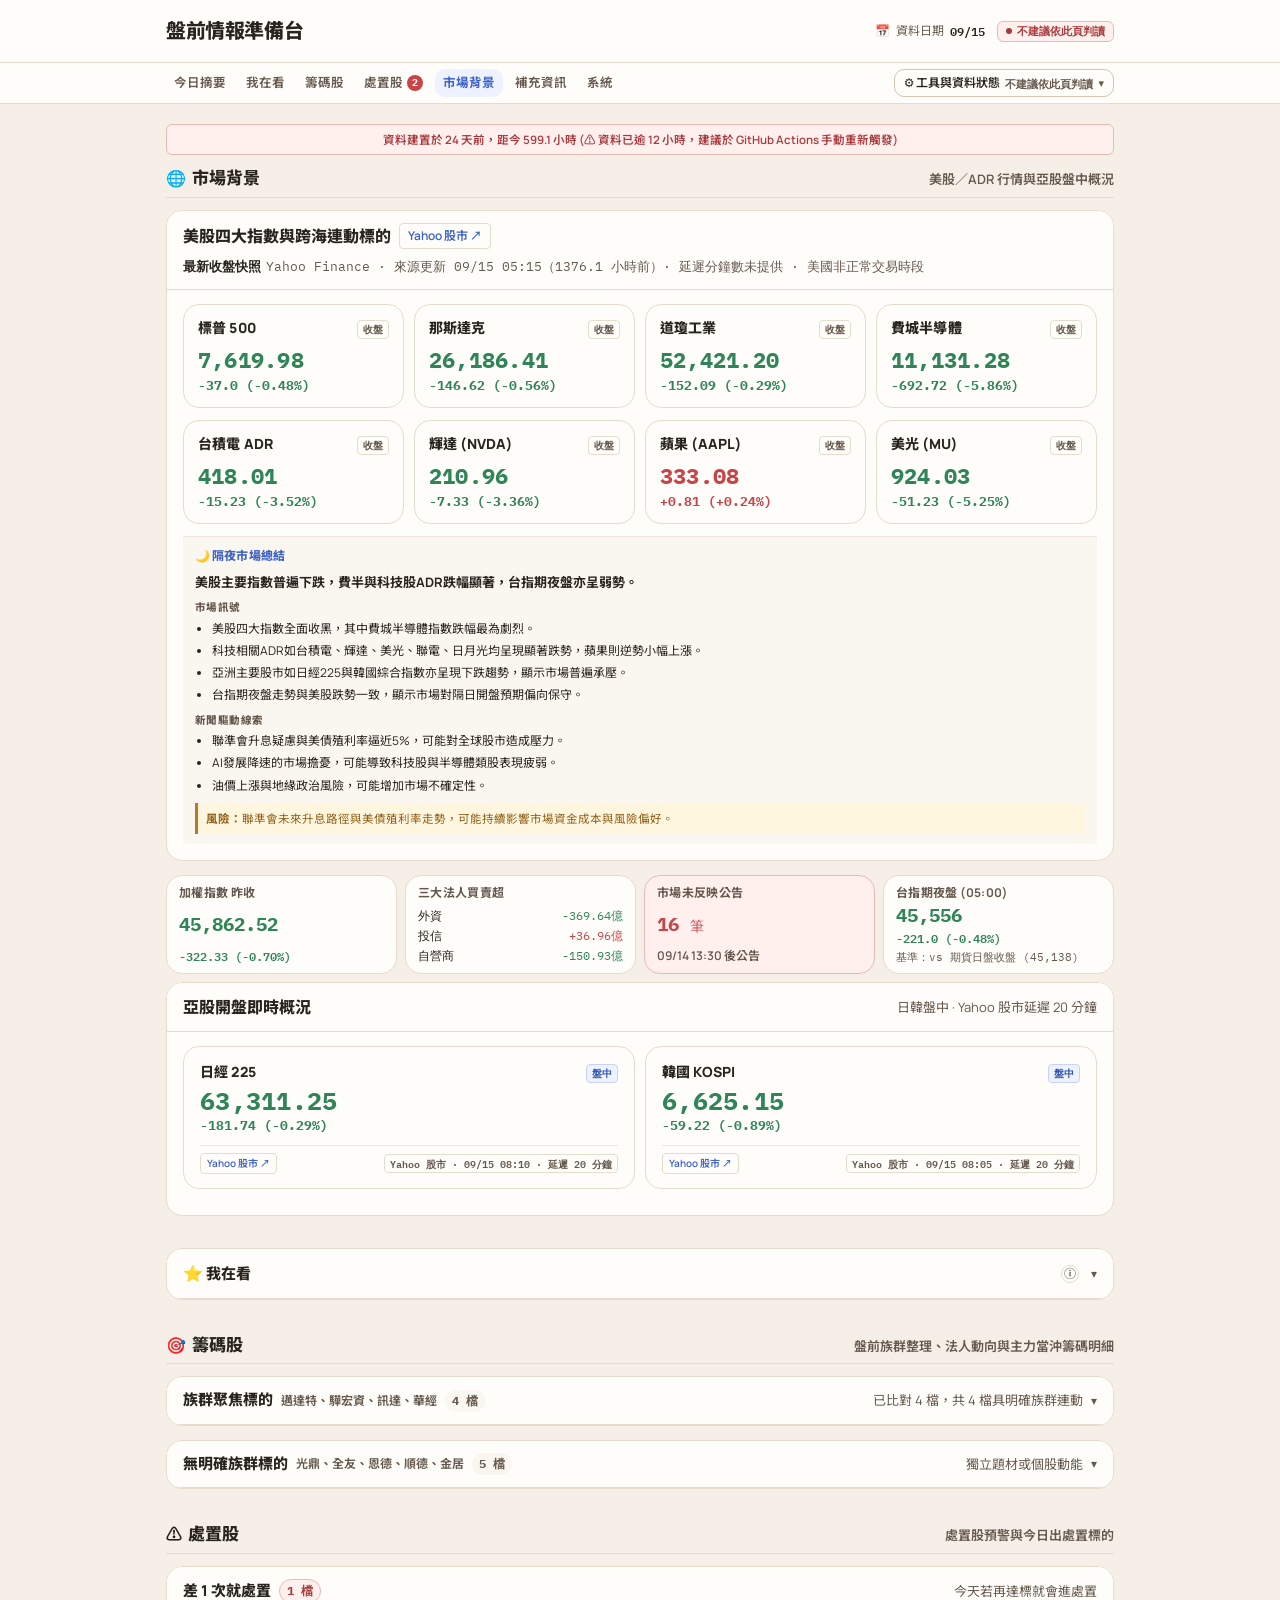
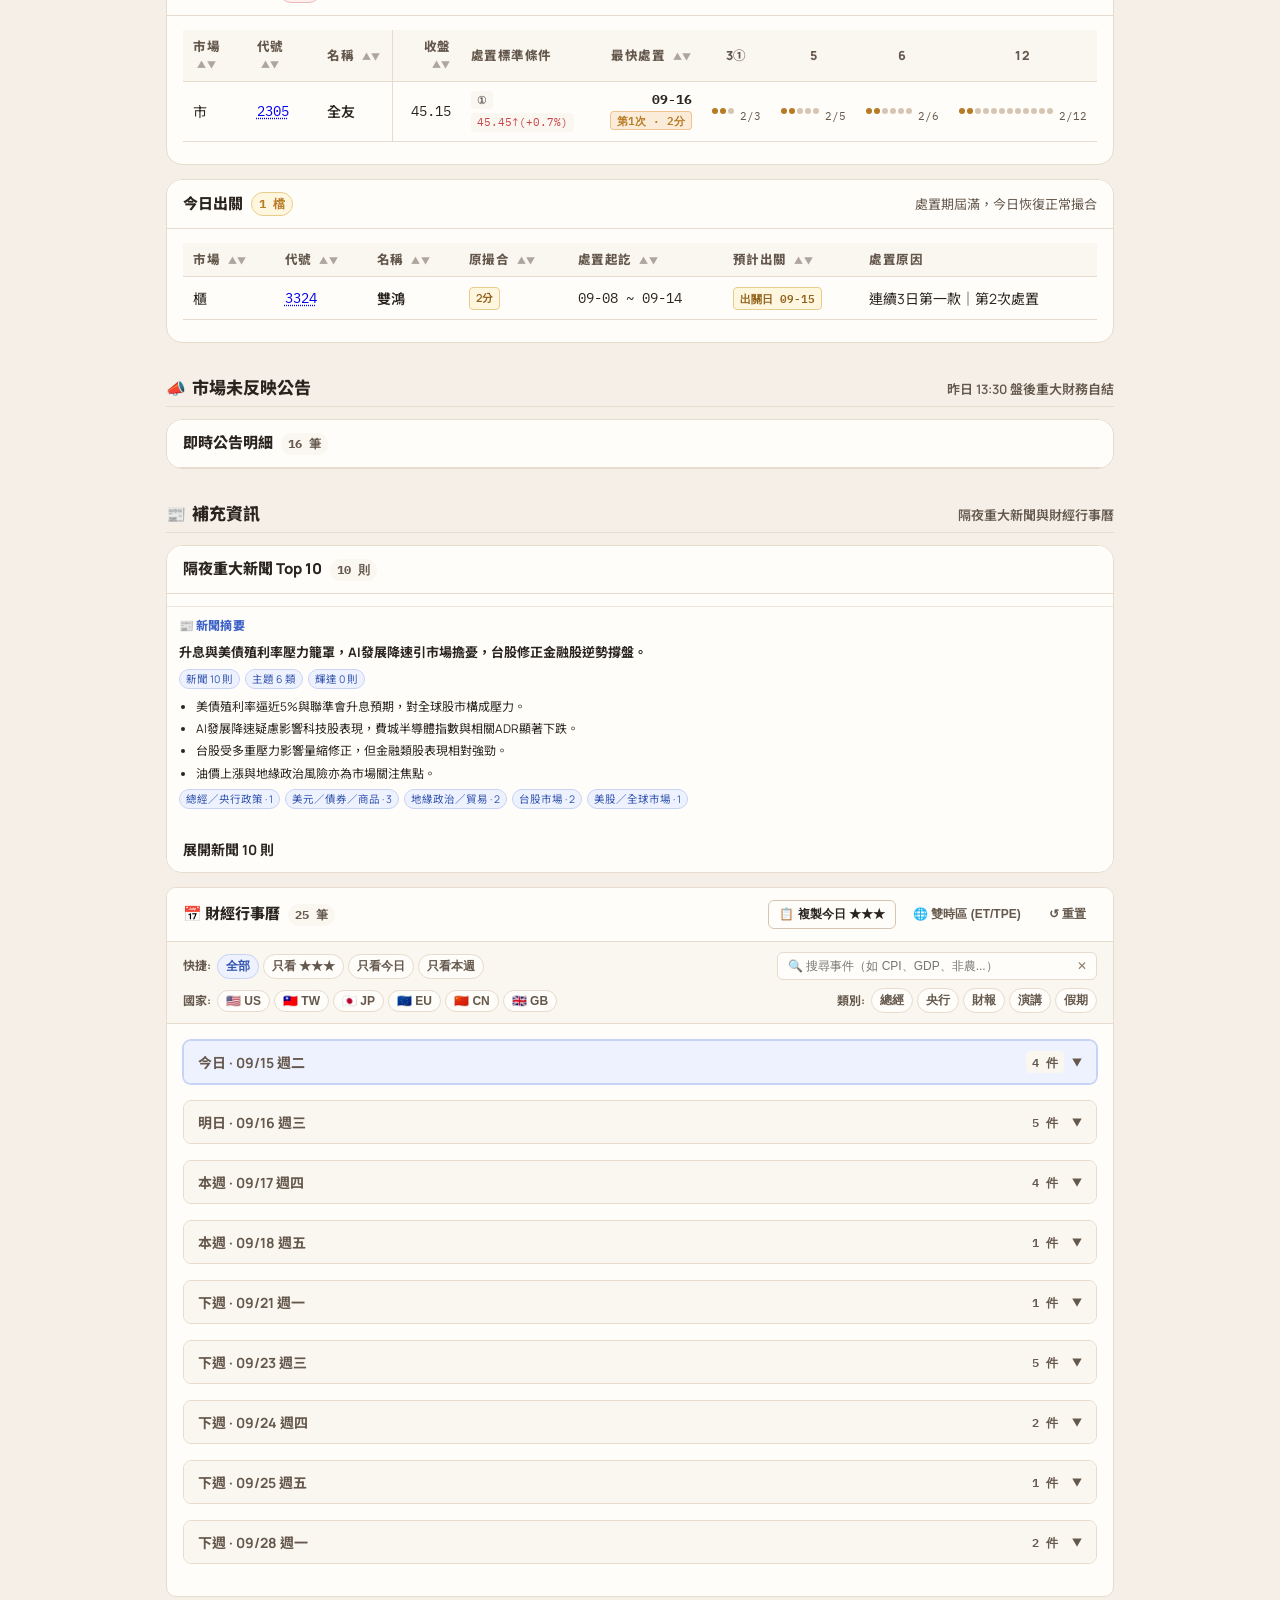
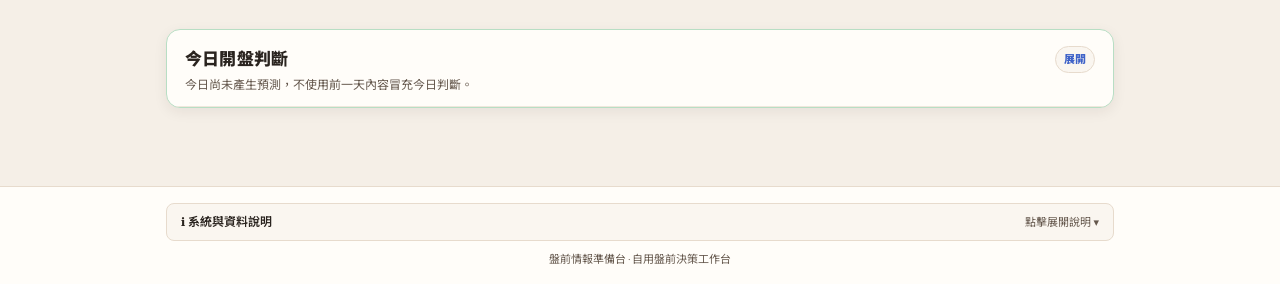
==== commit 59b8b591: "build premarket page for 2026-11-11" ====
--- a/docs/index.html
+++ b/docs/index.html
@@ -12,7 +12,7 @@
 <meta name="apple-mobile-web-app-title" content="PMIT 盤前">
 <script>
   (function() {
-    window.__PM_META__ = {"build_time": "2026-11-11 10:53", "build_version": "20261111_1053", "built_at": "2026-11-11T02:53:40.132675+00:00", "data_date": "09/15", "data_revision": "f06fed3d782a3421", "hash": {"ai_summary": "6aaaccf054b3", "announcements": "0802c2edeeb6", "calendar": "9138bb269084", "candidates": "cc73ddd1b59d", "disposition": "0d5a91213d31", "learning_status": "a75b0b54d02c", "macro": "8bd1c810e397", "news": "d9ab46f3bbc6", "opening_forecast": "a6b8ca8f0e29", "opening_result": "0111d65af8d5", "stock_history": "3b2f47924586"}, "hours_since_us_close": 6.9, "overall_status": "unsafe", "packages": {"ai_summary": "data/ai_summary.json", "announcements": "data/announcements.json", "calendar": "data/calendar.json", "candidates": "data/candidates.json", "disposition": "data/disposition.json", "learning_status": "data/learning_status.json", "macro": "data/macro.json", "news": "data/news.json", "opening_forecast": "data/opening_forecast.json", "opening_result": "data/opening_result.json", "stock_history": "data/stock_history.json"}, "schema_version": 1, "show_banner": false, "sources": [{"age_minutes": 0.4, "combined_status_label": "\u6293\u53d6\u6b63\u5e38\u30fb\u8cc7\u6599\u65b0\u9bae", "data_date": null, "dependencies": [], "error_summary": null, "fallback_policy": "previous_snapshot_with_warning", "fallback_used": false, "fetch_status": "ok", "fetched_at": "2026-11-11T10:53:01.391321+08:00", "freshness": "fresh", "hard_expiry_minutes": 1440, "impact_desc": "\u7121\u6cd5\u638c\u63e1\u7f8e\u80a1\u6536\u76e4\u8207\u65e5\u97d3\u958b\u76e4\u8d70\u52e2\uff0c\u96e3\u4ee5\u8a55\u4f30\u65e9\u76e4\u958b\u76e4\u9023\u52d5\u65b9\u5411", "is_required": true, "name": "\u6307\u6578\u884c\u60c5 (\u7f8e\u80a1/\u4e9e\u80a1/ADR)", "notification": null, "notification_level": "critical", "reliability_label": "\u6838\u5fc3\u7a69\u5b9a", "reliability_tier": "core_stable", "retry_attempts": 0, "source_id": "indices", "status": "ok", "status_badge_class": "is-ok", "ttl_minutes": 720}, {"age_minutes": 0.4, "combined_status_label": "\u6293\u53d6\u6b63\u5e38\u30fb\u8cc7\u6599\u65b0\u9bae", "data_date": "09/15", "dependencies": [], "error_summary": null, "fallback_policy": "previous_snapshot_with_warning", "fallback_used": false, "fetch_status": "ok", "fetched_at": "2026-11-11T02:45:14.468668+08:00", "freshness": "fresh", "hard_expiry_minutes": 1440, "impact_desc": "\u7121\u6cd5\u53d6\u5f97\u5373\u6642\u8655\u7f6e\u7ba1\u5236\u6a19\u6e96\u8207\u51fa\u95dc\u540d\u55ae\uff0c\u7121\u6cd5\u9032\u884c\u98a8\u96aa\u907f\u96aa", "is_required": true, "name": "\u8655\u7f6e\u80a1\u8207\u51fa\u95dc\u9810\u8b66", "notification": null, "notification_level": "critical", "reliability_label": "\u6838\u5fc3\u7a69\u5b9a", "reliability_tier": "core_stable", "retry_attempts": 0, "source_id": "disposal", "status": "ok", "status_badge_class": "is-ok", "ttl_minutes": 720}, {"age_minutes": 0.4, "combined_status_label": "\u6293\u53d6\u6b63\u5e38\u30fb\u8cc7\u6599\u65b0\u9bae", "data_date": null, "dependencies": [], "error_summary": null, "fallback_policy": "previous_snapshot_with_warning", "fallback_used": false, "fetch_status": "ok", "fetched_at": "2026-11-11T10:53:01.391321+08:00", "freshness": "fresh", "hard_expiry_minutes": 1440, "impact_desc": "\u7f3a\u5c11\u6628\u65e5\u52a0\u6b0a\u6307\u6578\u8207\u5916\u8cc7/\u6295\u4fe1\u8cb7\u8ce3\u8d85\u91d1\u984d\u5f59\u6574", "is_required": false, "name": "\u5927\u76e4\u6628\u6536\u8207\u4e09\u5927\u6cd5\u4eba", "notification": null, "notification_level": "warning", "reliability_label": "\u6838\u5fc3\u7a69\u5b9a", "reliability_tier": "core_stable", "retry_attempts": 0, "source_id": "twse_summary", "status": "ok", "status_badge_class": "is-ok", "ttl_minutes": 720}, {"age_minutes": 0.4, "combined_status_label": "\u6293\u53d6\u6b63\u5e38\u30fb\u8cc7\u6599\u65b0\u9bae", "data_date": "2026-09-15", "dependencies": [], "error_summary": null, "fallback_policy": "previous_snapshot_with_warning", "fallback_used": false, "fetch_status": "ok", "fetched_at": "2026-11-11T10:53:01.391321+08:00", "freshness": "fresh", "hard_expiry_minutes": 720, "impact_desc": "\u7f3a\u5c11\u671f\u8ca8\u591c\u76e4\u884c\u60c5\u8207\u9ede\u4f4d\u8d70\u5411\uff0c\u53ef\u6539\u53c3\u8003\u7f8e\u80a1\u6307\u6578", "is_required": false, "name": "\u53f0\u6307\u671f\u591c\u76e4\u8d70\u52e2", "notification": null, "notification_level": "warning", "reliability_label": "\u91cd\u8981\u4f46\u53ef\u77ed\u66ab\u904e\u671f", "reliability_tier": "important_short_stale", "retry_attempts": 0, "source_id": "night_session", "status": "ok", "status_badge_class": "is-ok", "ttl_minutes": 180}, {"age_minutes": 0.0, "combined_status_label": "\u6293\u53d6\u6b63\u5e38\u30fb\u8cc7\u6599\u65b0\u9bae", "data_date": null, "dependencies": [], "error_summary": null, "fallback_policy": "fixture_or_previous_snapshot_with_warning", "fallback_used": false, "fetch_status": "ok", "fetched_at": "2026-11-11T10:53:27.901423+08:00", "freshness": "fresh", "hard_expiry_minutes": 720, "impact_desc": "\u7f3a\u5c11\u6bcf\u65e5\u5c08\u6b04\u65cf\u7fa4\u6574\u7406\uff0c\u5019\u9078\u80a1\u6e05\u55ae\u5c07\u5448\u73fe\u7a7a\u767d", "is_required": false, "name": "PressPlay \u76e4\u524d\u65cf\u7fa4\u8207\u6a19\u7684", "notification": null, "notification_level": "notice", "reliability_label": "\u9ad8\u98a8\u96aa\u4f86\u6e90", "reliability_tier": "high_risk", "retry_attempts": 0, "source_id": "pressplay", "status": "ok", "status_badge_class": "is-ok", "ttl_minutes": 360}, {"age_minutes": 0.4, "combined_status_label": "\u6293\u53d6\u6b63\u5e38\u30fb\u8cc7\u6599\u65b0\u9bae", "data_date": "2026/09/14", "dependencies": ["pressplay"], "error_summary": null, "fallback_policy": "previous_snapshot_with_warning", "fallback_used": false, "fetch_status": "ok", "fetched_at": "2026-11-11T10:53:01.390849+08:00", "freshness": "fresh", "hard_expiry_minutes": 720, "impact_desc": "\u7f3a\u5c11\u91cd\u9ede\u500b\u80a1\u4e4b\u5206\u9ede\u8cb7\u8ce3\u8207\u7576\u6c96\u7c4c\u78bc\u6392\u884c", "is_required": false, "name": "\u4e3b\u529b\u5238\u5546\u8207\u7576\u6c96\u7c4c\u78bc\u660e\u7d30", "notification": null, "notification_level": "notice", "reliability_label": "\u9ad8\u98a8\u96aa\u4f86\u6e90", "reliability_tier": "high_risk", "retry_attempts": 0, "source_id": "chengwaye_daily", "status": "ok", "status_badge_class": "is-ok", "ttl_minutes": 360}, {"age_minutes": 0.4, "combined_status_label": "\u6293\u53d6\u6b63\u5e38\u30fb\u8cc7\u6599\u65b0\u9bae", "data_date": null, "dependencies": ["pressplay", "chengwaye_daily"], "error_summary": null, "fallback_policy": "previous_snapshot_with_warning", "fallback_used": false, "fetch_status": "ok", "fetched_at": "2026-11-11T10:53:01.391321+08:00", "freshness": "fresh", "hard_expiry_minutes": 2880, "impact_desc": "\u7f3a\u5c11\u5019\u9078\u80a1\u6f32\u505c\u6b21\u6578\u3001\u6700\u8fd1\u6f32\u505c\u8207\u9694\u65e5\u8868\u73fe\u5c65\u6b77", "is_required": false, "name": "Chengwaye \u500b\u80a1\u6f32\u505c\u5c65\u6b77", "notification": null, "notification_level": "notice", "reliability_label": "\u9ad8\u98a8\u96aa\u4f86\u6e90", "reliability_tier": "high_risk", "retry_attempts": 0, "source_id": "chengwaye_stock_history", "status": "ok", "status_badge_class": "is-ok", "ttl_minutes": 1440}, {"age_minutes": 0.4, "combined_status_label": "\u6293\u53d6\u6b63\u5e38\u30fb\u8cc7\u6599\u65b0\u9bae", "data_date": "2026-09-15", "dependencies": [], "error_summary": null, "fallback_policy": "previous_snapshot_with_warning", "fallback_used": false, "fetch_status": "ok", "fetched_at": "2026-11-11T10:53:01.390849+08:00", "freshness": "fresh", "hard_expiry_minutes": 1440, "impact_desc": "\u7f3a\u5c11\u4eca\u65e5\u91cd\u78c5\u7e3d\u7d93\u6578\u64da\u8207\u4e8b\u4ef6\u65e5\u7a0b\u5012\u6578", "is_required": false, "name": "\u7e3d\u7d93\u8ca1\u7d93\u884c\u4e8b\u66c6", "notification": null, "notification_level": "warning", "reliability_label": "\u91cd\u8981\u4f46\u53ef\u77ed\u66ab\u904e\u671f", "reliability_tier": "important_short_stale", "retry_attempts": 0, "source_id": "calendar", "status": "ok", "status_badge_class": "is-ok", "ttl_minutes": 720}, {"age_minutes": 0.4, "combined_status_label": "\u6293\u53d6\u6b63\u5e38\u30fb\u8cc7\u6599\u65b0\u9bae", "data_date": null, "dependencies": [], "error_summary": null, "fallback_policy": "previous_snapshot_with_warning", "fallback_used": false, "fetch_status": "ok", "fetched_at": "2026-09-15T08:25:50.682524+08:00", "freshness": "fresh", "hard_expiry_minutes": 1440, "impact_desc": "\u7f3a\u5c11\u6628\u65e5\u76e4\u5f8c\u81ea\u7d50\u640d\u76ca\u8207\u71df\u6536\u516c\u544a\u7d71\u8a08", "is_required": false, "name": "\u5e02\u5834\u672a\u53cd\u6620\u91cd\u5927\u516c\u544a (\u8ca1\u5831/\u71df\u6536/\u8655\u5206)", "notification": null, "notification_level": "warning", "reliability_label": "\u91cd\u8981\u4f46\u53ef\u77ed\u66ab\u904e\u671f", "reliability_tier": "important_short_stale", "retry_attempts": 0, "source_id": "financials", "status": "ok", "status_badge_class": "is-ok", "ttl_minutes": 720}, {"age_minutes": 0.4, "combined_status_label": "\u6293\u53d6\u6b63\u5e38\u30fb\u8cc7\u6599\u65b0\u9bae", "data_date": null, "dependencies": [], "error_summary": null, "fallback_policy": "previous_snapshot_with_warning", "fallback_used": false, "fetch_status": "ok", "fetched_at": "2026-11-11T10:53:01.391321+08:00", "freshness": "fresh", "hard_expiry_minutes": 720, "impact_desc": "\u7f3a\u5c11\u9694\u591c\u7f8e\u80a1\u8207\u7522\u696d\u7126\u9ede\u65b0\u805e\u5feb\u8a0a", "is_required": false, "name": "\u76e4\u524d\u5373\u6642\u65b0\u805e\u805a\u5408", "notification": null, "notification_level": "notice", "reliability_label": "\u9ad8\u98a8\u96aa\u4f86\u6e90", "reliability_tier": "high_risk", "retry_attempts": 0, "source_id": "news", "status": "ok", "status_badge_class": "is-ok", "ttl_minutes": 180}], "stale_hours": 1370.5, "status_badge_class": "is-unsafe", "status_label": "\u4e0d\u5efa\u8b70\u4f9d\u6b64\u9801\u5224\u8b80", "summary_reasons": ["\u8655\u7f6e\u8cc7\u6599\u65e5\u671f\u4e0d\u7b26\uff1a\u8655\u7f6e\u4f86\u6e90\u6a19\u8a3b\u9069\u7528 09/15\uff0c\u4f46\u76ee\u6a19\u4ea4\u6613\u65e5\u70ba 11/12\uff08\u76f8\u5dee -57 \u5929\uff09"], "us_market_context": {"badge": "\u6536\u76e4", "badge_short": "\u6536\u76e4", "detail": "Yahoo Finance \u00b7 \u4f86\u6e90\u66f4\u65b0 09/15 05:15\uff081373.6 \u5c0f\u6642\u524d\uff09\u00b7 \u5ef6\u9072\u5206\u9418\u6578\u672a\u63d0\u4f9b \u00b7 \u7f8e\u570b\u975e\u6b63\u5e38\u4ea4\u6613\u6642\u6bb5", "label": "\u6700\u65b0\u6536\u76e4\u5feb\u7167", "pill_class": "pill-fresh", "session_key": "closed", "title": "Yahoo Finance Chart \u63d0\u4f9b\u4f86\u6e90\u66f4\u65b0\u6642\u9593\uff1b\u672a\u63d0\u4f9b\u53ef\u9a57\u8b49\u7684\u5ef6\u9072\u5206\u9418\u6578", "updated_label": "09/15 05:15"}};
+    window.__PM_META__ = {"build_time": "2026-11-11 13:22", "build_version": "20261111_1322", "built_at": "2026-11-11T05:22:51.335176+00:00", "data_date": "09/15", "data_revision": "bc1a927e8f1a8660", "hash": {"ai_summary": "e7a28507074b", "announcements": "0802c2edeeb6", "calendar": "9138bb269084", "candidates": "cc73ddd1b59d", "disposition": "0d5a91213d31", "learning_status": "a75b0b54d02c", "macro": "8bd1c810e397", "news": "d9ab46f3bbc6", "opening_forecast": "a6b8ca8f0e29", "opening_result": "0111d65af8d5", "stock_history": "3b2f47924586"}, "hours_since_us_close": 9.4, "overall_status": "unsafe", "packages": {"ai_summary": "data/ai_summary.json", "announcements": "data/announcements.json", "calendar": "data/calendar.json", "candidates": "data/candidates.json", "disposition": "data/disposition.json", "learning_status": "data/learning_status.json", "macro": "data/macro.json", "news": "data/news.json", "opening_forecast": "data/opening_forecast.json", "opening_result": "data/opening_result.json", "stock_history": "data/stock_history.json"}, "schema_version": 1, "show_banner": false, "sources": [{"age_minutes": 0.5, "combined_status_label": "\u6293\u53d6\u6b63\u5e38\u30fb\u8cc7\u6599\u65b0\u9bae", "data_date": null, "dependencies": [], "error_summary": null, "fallback_policy": "previous_snapshot_with_warning", "fallback_used": false, "fetch_status": "ok", "fetched_at": "2026-11-11T13:22:09.150228+08:00", "freshness": "fresh", "hard_expiry_minutes": 1440, "impact_desc": "\u7121\u6cd5\u638c\u63e1\u7f8e\u80a1\u6536\u76e4\u8207\u65e5\u97d3\u958b\u76e4\u8d70\u52e2\uff0c\u96e3\u4ee5\u8a55\u4f30\u65e9\u76e4\u958b\u76e4\u9023\u52d5\u65b9\u5411", "is_required": true, "name": "\u6307\u6578\u884c\u60c5 (\u7f8e\u80a1/\u4e9e\u80a1/ADR)", "notification": null, "notification_level": "critical", "reliability_label": "\u6838\u5fc3\u7a69\u5b9a", "reliability_tier": "core_stable", "retry_attempts": 0, "source_id": "indices", "status": "ok", "status_badge_class": "is-ok", "ttl_minutes": 720}, {"age_minutes": 0.5, "combined_status_label": "\u6293\u53d6\u6b63\u5e38\u30fb\u8cc7\u6599\u65b0\u9bae", "data_date": "09/15", "dependencies": [], "error_summary": null, "fallback_policy": "previous_snapshot_with_warning", "fallback_used": false, "fetch_status": "ok", "fetched_at": "2026-11-11T02:45:14.468668+08:00", "freshness": "fresh", "hard_expiry_minutes": 1440, "impact_desc": "\u7121\u6cd5\u53d6\u5f97\u5373\u6642\u8655\u7f6e\u7ba1\u5236\u6a19\u6e96\u8207\u51fa\u95dc\u540d\u55ae\uff0c\u7121\u6cd5\u9032\u884c\u98a8\u96aa\u907f\u96aa", "is_required": true, "name": "\u8655\u7f6e\u80a1\u8207\u51fa\u95dc\u9810\u8b66", "notification": null, "notification_level": "critical", "reliability_label": "\u6838\u5fc3\u7a69\u5b9a", "reliability_tier": "core_stable", "retry_attempts": 0, "source_id": "disposal", "status": "ok", "status_badge_class": "is-ok", "ttl_minutes": 720}, {"age_minutes": 0.5, "combined_status_label": "\u6293\u53d6\u6b63\u5e38\u30fb\u8cc7\u6599\u65b0\u9bae", "data_date": null, "dependencies": [], "error_summary": null, "fallback_policy": "previous_snapshot_with_warning", "fallback_used": false, "fetch_status": "ok", "fetched_at": "2026-11-11T10:53:01.391321+08:00", "freshness": "fresh", "hard_expiry_minutes": 1440, "impact_desc": "\u7f3a\u5c11\u6628\u65e5\u52a0\u6b0a\u6307\u6578\u8207\u5916\u8cc7/\u6295\u4fe1\u8cb7\u8ce3\u8d85\u91d1\u984d\u5f59\u6574", "is_required": false, "name": "\u5927\u76e4\u6628\u6536\u8207\u4e09\u5927\u6cd5\u4eba", "notification": null, "notification_level": "warning", "reliability_label": "\u6838\u5fc3\u7a69\u5b9a", "reliability_tier": "core_stable", "retry_attempts": 0, "source_id": "twse_summary", "status": "ok", "status_badge_class": "is-ok", "ttl_minutes": 720}, {"age_minutes": 0.5, "combined_status_label": "\u6293\u53d6\u6b63\u5e38\u30fb\u8cc7\u6599\u65b0\u9bae", "data_date": "2026-09-15", "dependencies": [], "error_summary": null, "fallback_policy": "previous_snapshot_with_warning", "fallback_used": false, "fetch_status": "ok", "fetched_at": "2026-11-11T10:53:01.391321+08:00", "freshness": "fresh", "hard_expiry_minutes": 720, "impact_desc": "\u7f3a\u5c11\u671f\u8ca8\u591c\u76e4\u884c\u60c5\u8207\u9ede\u4f4d\u8d70\u5411\uff0c\u53ef\u6539\u53c3\u8003\u7f8e\u80a1\u6307\u6578", "is_required": false, "name": "\u53f0\u6307\u671f\u591c\u76e4\u8d70\u52e2", "notification": null, "notification_level": "warning", "reliability_label": "\u91cd\u8981\u4f46\u53ef\u77ed\u66ab\u904e\u671f", "reliability_tier": "important_short_stale", "retry_attempts": 0, "source_id": "night_session", "status": "ok", "status_badge_class": "is-ok", "ttl_minutes": 180}, {"age_minutes": 0.0, "combined_status_label": "\u6293\u53d6\u6b63\u5e38\u30fb\u8cc7\u6599\u65b0\u9bae", "data_date": null, "dependencies": [], "error_summary": null, "fallback_policy": "fixture_or_previous_snapshot_with_warning", "fallback_used": false, "fetch_status": "ok", "fetched_at": "2026-11-11T10:53:27.901423+08:00", "freshness": "fresh", "hard_expiry_minutes": 720, "impact_desc": "\u7f3a\u5c11\u6bcf\u65e5\u5c08\u6b04\u65cf\u7fa4\u6574\u7406\uff0c\u5019\u9078\u80a1\u6e05\u55ae\u5c07\u5448\u73fe\u7a7a\u767d", "is_required": false, "name": "PressPlay \u76e4\u524d\u65cf\u7fa4\u8207\u6a19\u7684", "notification": null, "notification_level": "notice", "reliability_label": "\u9ad8\u98a8\u96aa\u4f86\u6e90", "reliability_tier": "high_risk", "retry_attempts": 0, "source_id": "pressplay", "status": "ok", "status_badge_class": "is-ok", "ttl_minutes": 360}, {"age_minutes": 0.5, "combined_status_label": "\u6293\u53d6\u6b63\u5e38\u30fb\u8cc7\u6599\u65b0\u9bae", "data_date": "2026/09/14", "dependencies": ["pressplay"], "error_summary": null, "fallback_policy": "previous_snapshot_with_warning", "fallback_used": false, "fetch_status": "ok", "fetched_at": "2026-11-11T10:53:01.390849+08:00", "freshness": "fresh", "hard_expiry_minutes": 720, "impact_desc": "\u7f3a\u5c11\u91cd\u9ede\u500b\u80a1\u4e4b\u5206\u9ede\u8cb7\u8ce3\u8207\u7576\u6c96\u7c4c\u78bc\u6392\u884c", "is_required": false, "name": "\u4e3b\u529b\u5238\u5546\u8207\u7576\u6c96\u7c4c\u78bc\u660e\u7d30", "notification": null, "notification_level": "notice", "reliability_label": "\u9ad8\u98a8\u96aa\u4f86\u6e90", "reliability_tier": "high_risk", "retry_attempts": 0, "source_id": "chengwaye_daily", "status": "ok", "status_badge_class": "is-ok", "ttl_minutes": 360}, {"age_minutes": 0.5, "combined_status_label": "\u6293\u53d6\u6b63\u5e38\u30fb\u8cc7\u6599\u65b0\u9bae", "data_date": null, "dependencies": ["pressplay", "chengwaye_daily"], "error_summary": null, "fallback_policy": "previous_snapshot_with_warning", "fallback_used": false, "fetch_status": "ok", "fetched_at": "2026-11-11T10:53:01.391321+08:00", "freshness": "fresh", "hard_expiry_minutes": 2880, "impact_desc": "\u7f3a\u5c11\u5019\u9078\u80a1\u6f32\u505c\u6b21\u6578\u3001\u6700\u8fd1\u6f32\u505c\u8207\u9694\u65e5\u8868\u73fe\u5c65\u6b77", "is_required": false, "name": "Chengwaye \u500b\u80a1\u6f32\u505c\u5c65\u6b77", "notification": null, "notification_level": "notice", "reliability_label": "\u9ad8\u98a8\u96aa\u4f86\u6e90", "reliability_tier": "high_risk", "retry_attempts": 0, "source_id": "chengwaye_stock_history", "status": "ok", "status_badge_class": "is-ok", "ttl_minutes": 1440}, {"age_minutes": 0.5, "combined_status_label": "\u6293\u53d6\u6b63\u5e38\u30fb\u8cc7\u6599\u65b0\u9bae", "data_date": "2026-09-15", "dependencies": [], "error_summary": null, "fallback_policy": "previous_snapshot_with_warning", "fallback_used": false, "fetch_status": "ok", "fetched_at": "2026-11-11T10:53:01.390849+08:00", "freshness": "fresh", "hard_expiry_minutes": 1440, "impact_desc": "\u7f3a\u5c11\u4eca\u65e5\u91cd\u78c5\u7e3d\u7d93\u6578\u64da\u8207\u4e8b\u4ef6\u65e5\u7a0b\u5012\u6578", "is_required": false, "name": "\u7e3d\u7d93\u8ca1\u7d93\u884c\u4e8b\u66c6", "notification": null, "notification_level": "warning", "reliability_label": "\u91cd\u8981\u4f46\u53ef\u77ed\u66ab\u904e\u671f", "reliability_tier": "important_short_stale", "retry_attempts": 0, "source_id": "calendar", "status": "ok", "status_badge_class": "is-ok", "ttl_minutes": 720}, {"age_minutes": 0.5, "combined_status_label": "\u6293\u53d6\u6b63\u5e38\u30fb\u8cc7\u6599\u65b0\u9bae", "data_date": null, "dependencies": [], "error_summary": null, "fallback_policy": "previous_snapshot_with_warning", "fallback_used": false, "fetch_status": "ok", "fetched_at": "2026-09-15T08:25:50.682524+08:00", "freshness": "fresh", "hard_expiry_minutes": 1440, "impact_desc": "\u7f3a\u5c11\u6628\u65e5\u76e4\u5f8c\u81ea\u7d50\u640d\u76ca\u8207\u71df\u6536\u516c\u544a\u7d71\u8a08", "is_required": false, "name": "\u5e02\u5834\u672a\u53cd\u6620\u91cd\u5927\u516c\u544a (\u8ca1\u5831/\u71df\u6536/\u8655\u5206)", "notification": null, "notification_level": "warning", "reliability_label": "\u91cd\u8981\u4f46\u53ef\u77ed\u66ab\u904e\u671f", "reliability_tier": "important_short_stale", "retry_attempts": 0, "source_id": "financials", "status": "ok", "status_badge_class": "is-ok", "ttl_minutes": 720}, {"age_minutes": 0.5, "combined_status_label": "\u6293\u53d6\u6b63\u5e38\u30fb\u8cc7\u6599\u65b0\u9bae", "data_date": null, "dependencies": [], "error_summary": null, "fallback_policy": "previous_snapshot_with_warning", "fallback_used": false, "fetch_status": "ok", "fetched_at": "2026-11-11T10:53:01.391321+08:00", "freshness": "fresh", "hard_expiry_minutes": 720, "impact_desc": "\u7f3a\u5c11\u9694\u591c\u7f8e\u80a1\u8207\u7522\u696d\u7126\u9ede\u65b0\u805e\u5feb\u8a0a", "is_required": false, "name": "\u76e4\u524d\u5373\u6642\u65b0\u805e\u805a\u5408", "notification": null, "notification_level": "notice", "reliability_label": "\u9ad8\u98a8\u96aa\u4f86\u6e90", "reliability_tier": "high_risk", "retry_attempts": 0, "source_id": "news", "status": "ok", "status_badge_class": "is-ok", "ttl_minutes": 180}], "stale_hours": 1372.9, "status_badge_class": "is-unsafe", "status_label": "\u4e0d\u5efa\u8b70\u4f9d\u6b64\u9801\u5224\u8b80", "summary_reasons": ["\u8655\u7f6e\u8cc7\u6599\u65e5\u671f\u4e0d\u7b26\uff1a\u8655\u7f6e\u4f86\u6e90\u6a19\u8a3b\u9069\u7528 09/15\uff0c\u4f46\u76ee\u6a19\u4ea4\u6613\u65e5\u70ba 11/12\uff08\u76f8\u5dee -57 \u5929\uff09"], "us_market_context": {"badge": "\u6536\u76e4", "badge_short": "\u6536\u76e4", "detail": "Yahoo Finance \u00b7 \u4f86\u6e90\u66f4\u65b0 09/15 05:15\uff081376.1 \u5c0f\u6642\u524d\uff09\u00b7 \u5ef6\u9072\u5206\u9418\u6578\u672a\u63d0\u4f9b \u00b7 \u7f8e\u570b\u975e\u6b63\u5e38\u4ea4\u6613\u6642\u6bb5", "label": "\u6700\u65b0\u6536\u76e4\u5feb\u7167", "pill_class": "pill-fresh", "session_key": "closed", "title": "Yahoo Finance Chart \u63d0\u4f9b\u4f86\u6e90\u66f4\u65b0\u6642\u9593\uff1b\u672a\u63d0\u4f9b\u53ef\u9a57\u8b49\u7684\u5ef6\u9072\u5206\u9418\u6578", "updated_label": "09/15 05:15"}};
     if (localStorage.getItem('pmit_debug') === '1') {
       var pmMeta = window.__PM_META__;
       if (pmMeta && Number(pmMeta.stale_hours) >= 24 && pmMeta.overall_status === 'ready') {
@@ -3504,7 +3504,7 @@
         
         <p class="ai-briefing-empty">目前未發現明顯資料品質警告。</p>
         
-        <div class="ai-briefing-footnote">資料來源正常，資訊完整。 · 2026-11-11T10:53</div>
+        <div class="ai-briefing-footnote">所有資料來源狀態正常。 · 2026-11-11T13:22</div>
       </div>
             </details>
           </div>
@@ -3524,8 +3524,8 @@
     </div>
 
     <!-- Stale Banner -->
-    <div class="stale-banner" data-hours="1370">
-      資料建置於 <time datetime="2026-11-11T02:53:40.132675+00:00" data-relative data-relative-kind="build">10:53</time><span id="stale-banner-detail"></span>
+    <div class="stale-banner" data-hours="1372">
+      資料建置於 <time datetime="2026-11-11T05:22:51.335176+00:00" data-relative data-relative-kind="build">13:22</time><span id="stale-banner-detail"></span>
     </div>
 
     <div id="holiday-notice" class="stale-banner holiday-notice" role="status" aria-live="polite" hidden></div>
@@ -5356,7 +5356,7 @@
             <h3 class="card-title">美股四大指數與跨海連動標的</h3>
             <a class="cal-link-btn" href="https://tw.stock.yahoo.com/markets" target="_blank" rel="noopener noreferrer" title="開啟 Yahoo 股市市場頁">Yahoo 股市 ↗</a>
           </div>
-          <span class="card-tip font-mono market-status-detail" title="Yahoo Finance Chart 提供來源更新時間；未提供可驗證的延遲分鐘數"><strong>最新收盤快照</strong><span class="market-status-note">Yahoo Finance · 來源更新 09/15 05:15（1373.6 小時前）· 延遲分鐘數未提供 · 美國非正常交易時段</span></span>
+          <span class="card-tip font-mono market-status-detail" title="Yahoo Finance Chart 提供來源更新時間；未提供可驗證的延遲分鐘數"><strong>最新收盤快照</strong><span class="market-status-note">Yahoo Finance · 來源更新 09/15 05:15（1376.1 小時前）· 延遲分鐘數未提供 · 美國非正常交易時段</span></span>
         </div>
 
         <div class="data-block">
@@ -5468,19 +5468,19 @@
           <div class="ai-inline-panel ai-market-inline-panel">
             
             <div class="ai-briefing-kicker">🌙 隔夜市場總結</div>
-            <h4 class="ai-briefing-headline">美股主要指數全面下跌，費城半導體指數與科技相關ADR跌幅顯著，台指期夜盤亦收黑。</h4>
+            <h4 class="ai-briefing-headline">美股主要指數普遍下跌，費半與科技股ADR跌幅顯著，台指期夜盤亦呈弱勢。</h4>
             
             
             <div class="ai-briefing-subhead">市場訊號</div>
             <ul class="ai-briefing-list">
               
-              <li>美股四大指數全面收黑，其中費城半導體指數跌幅最為劇烈，顯示科技股面臨較大賣壓。</li>
+              <li>美股四大指數全面收黑，其中費城半導體指數跌幅最為劇烈。</li>
               
-              <li>與半導體相關的台積電、輝達、美光、聯電及日月光ADR均呈現顯著跌幅，與費半指數走勢一致。</li>
+              <li>科技相關ADR如台積電、輝達、美光、聯電、日月光均呈現顯著跌勢，蘋果則逆勢小幅上漲。</li>
               
-              <li>蘋果ADR逆勢小幅上漲，與其他科技股表現分歧。</li>
+              <li>亞洲主要股市如日經225與韓國綜合指數亦呈現下跌趨勢，顯示市場普遍承壓。</li>
               
-              <li>台指期夜盤跟隨美股跌勢，顯示市場對隔日開盤持謹慎態度。</li>
+              <li>台指期夜盤走勢與美股跌勢一致，顯示市場對隔日開盤預期偏向保守。</li>
               
             </ul>
             
@@ -5488,16 +5488,16 @@
             <div class="ai-briefing-subhead">新聞驅動線索</div>
             <ul class="ai-briefing-list">
               
-              <li>聯準會升息疑慮與美債殖利率逼近5%可能對股市造成壓力。</li>
+              <li>聯準會升息疑慮與美債殖利率逼近5%，可能對全球股市造成壓力。</li>
               
-              <li>AI高成長預期鬆動，導致科技股成為重災區。</li>
+              <li>AI發展降速的市場擔憂，可能導致科技股與半導體類股表現疲弱。</li>
               
-              <li>油價大漲與地緣政治緊張情勢可能加劇市場不確定性。</li>
+              <li>油價上漲與地緣政治風險，可能增加市場不確定性。</li>
               
             </ul>
             
             
-            <div class="ai-briefing-risk"><strong>風險：</strong>美國聯準會潛在的升息行動可能進一步推高美債殖利率，對股市評價造成壓力。</div>
+            <div class="ai-briefing-risk"><strong>風險：</strong>聯準會未來升息路徑與美債殖利率走勢，可能持續影響市場資金成本與風險偏好。</div>
             
           </div>
         </div>
@@ -5588,7 +5588,7 @@
             <div class="tile-card asia-quote-card">
               <div class="tile-head">
                 <span class="tile-name">日經 225</span>
-                <span class="tile-delay-pill pill-fresh" title="^N225 交易時段狀態；旁側 Yahoo 來源時間仍以延遲 20 分鐘說明為準">收盤</span>
+                <span class="tile-delay-pill pill-live" title="^N225 交易時段狀態；旁側 Yahoo 來源時間仍以延遲 20 分鐘說明為準">盤中</span>
               </div>
               <div class="tile-source-row">
                 <a class="cal-link-btn" href="https://tw.stock.yahoo.com/quote/%5EN225" target="_blank" rel="noopener noreferrer" title="開啟 日經 225 Yahoo 股市頁">Yahoo 股市 ↗</a>
@@ -5643,7 +5643,7 @@
         </div>
         <div class="ai-inline-panel ai-news-inline-panel">
           <div class="ai-briefing-kicker">📰 新聞摘要</div>
-          <h4 class="ai-briefing-headline">升息疑慮、美債殖利率逼近5%與AI發展降速壓力籠罩全球市場，科技股普遍承壓。</h4>
+          <h4 class="ai-briefing-headline">升息與美債殖利率壓力籠罩，AI發展降速引市場擔憂，台股修正金融股逆勢撐盤。</h4>
           <div class="ai-news-stats">
             <span>新聞 10 則</span>
             <span>主題 6 類</span>
@@ -5652,13 +5652,13 @@
           
           <ul class="ai-briefing-list">
             
-            <li>聯準會升息疑慮與美債殖利率逼近5%對全球市場構成壓力。</li>
+            <li>美債殖利率逼近5%與聯準會升息預期，對全球股市構成壓力。</li>
             
-            <li>AI發展降速預期導致科技股受挫，費城半導體指數與相關ADR跌幅顯著。</li>
+            <li>AI發展降速疑慮影響科技股表現，費城半導體指數與相關ADR顯著下跌。</li>
             
-            <li>台股量縮失守4萬6關卡，但金融指數逆勢刷新高點。</li>
+            <li>台股受多重壓力影響量縮修正，但金融類股表現相對強勁。</li>
             
-            <li>油價大漲與升息預期使黃金跌至逾一個月低點。</li>
+            <li>油價上漲與地緣政治風險亦為市場關注焦點。</li>
             
           </ul>
           
@@ -7836,7 +7836,7 @@
                 <td data-label="綜合評級">
                   <span class="status-badge is-ok">抓取正常・資料新鮮</span>
                 </td>
-                <td data-label="取得時間" class="font-mono" style="font-size:11px;"><time datetime="2026-11-11T10:53:01.391321+08:00" data-relative data-relative-kind="source">10:53</time></td>
+                <td data-label="取得時間" class="font-mono" style="font-size:11px;"><time datetime="2026-11-11T13:22:09.150228+08:00" data-relative data-relative-kind="source">13:22</time></td>
                 <td data-label="適用日期" class="font-mono" style="font-size:11.5px;">—</td>
                 <td data-label="對判讀影響" style="font-size:12px; color:var(--text-main);">無法掌握美股收盤與日韓開盤走勢，難以評估早盤開盤連動方向</td>
               </tr>
@@ -8089,7 +8089,7 @@
         </div>
       </div>
       <div class="modal-foot" style="display:flex; justify-content:space-between; align-items:center; padding:12px 16px; border-top:1px solid var(--border); flex-wrap:wrap; gap:8px;">
-        <span style="font-size:11.5px; color:var(--text-muted);">建置基準時間：10:53（每早 07:35 自動更新）</span>
+        <span style="font-size:11.5px; color:var(--text-muted);">建置基準時間：13:22（每早 07:35 自動更新）</span>
         <div style="display:flex; gap:8px;">
           <button type="button" class="watch-btn" onclick="window.pm.closeSourceStatusModal()">關閉</button>
           <button type="button" class="watch-btn primary" id="btn-check-source-health" onclick="window.pm.checkSourceHealth(this)">🔄 重新整理檢查</button>
@@ -8117,7 +8117,7 @@
             <summary>診斷紀錄</summary>
             <pre id="pmit-log" role="log" aria-live="polite">尚無本次工作階段紀錄</pre>
           </details>
-          <div class="footer-note" style="font-size:11px; color:var(--text-muted); margin-top:8px; text-align:center;">摘要來源：PressPlay 文章（僅供自用，未對外發布） · GitHub Actions 上次執行成功時間：<time class="font-mono" datetime="2026-11-11T02:53:40.132675+00:00" data-relative data-relative-kind="clock">10:53</time></div>
+          <div class="footer-note" style="font-size:11px; color:var(--text-muted); margin-top:8px; text-align:center;">摘要來源：PressPlay 文章（僅供自用，未對外發布） · GitHub Actions 上次執行成功時間：<time class="font-mono" datetime="2026-11-11T05:22:51.335176+00:00" data-relative data-relative-kind="clock">13:22</time></div>
         </div>
       </details>
       <div class="footer-copy" style="margin-top:10px; text-align:center; font-size:11px; color:var(--text-muted);">盤前情報準備台 · 自用盤前決策工作台</div>
@@ -9932,7 +9932,7 @@
 
   function updateSlowTimers() {
     var meta = window.__PM_META__ || {};
-    var genStr = meta.built_at || meta.build_time || '2026-11-11 10:53';
+    var genStr = meta.built_at || meta.build_time || '2026-11-11 13:22';
     if (!genStr) return;
 
     var genTime = new Date(genStr.replace(/\//g, '-').replace(' ', 'T') + ':00+08:00').getTime();
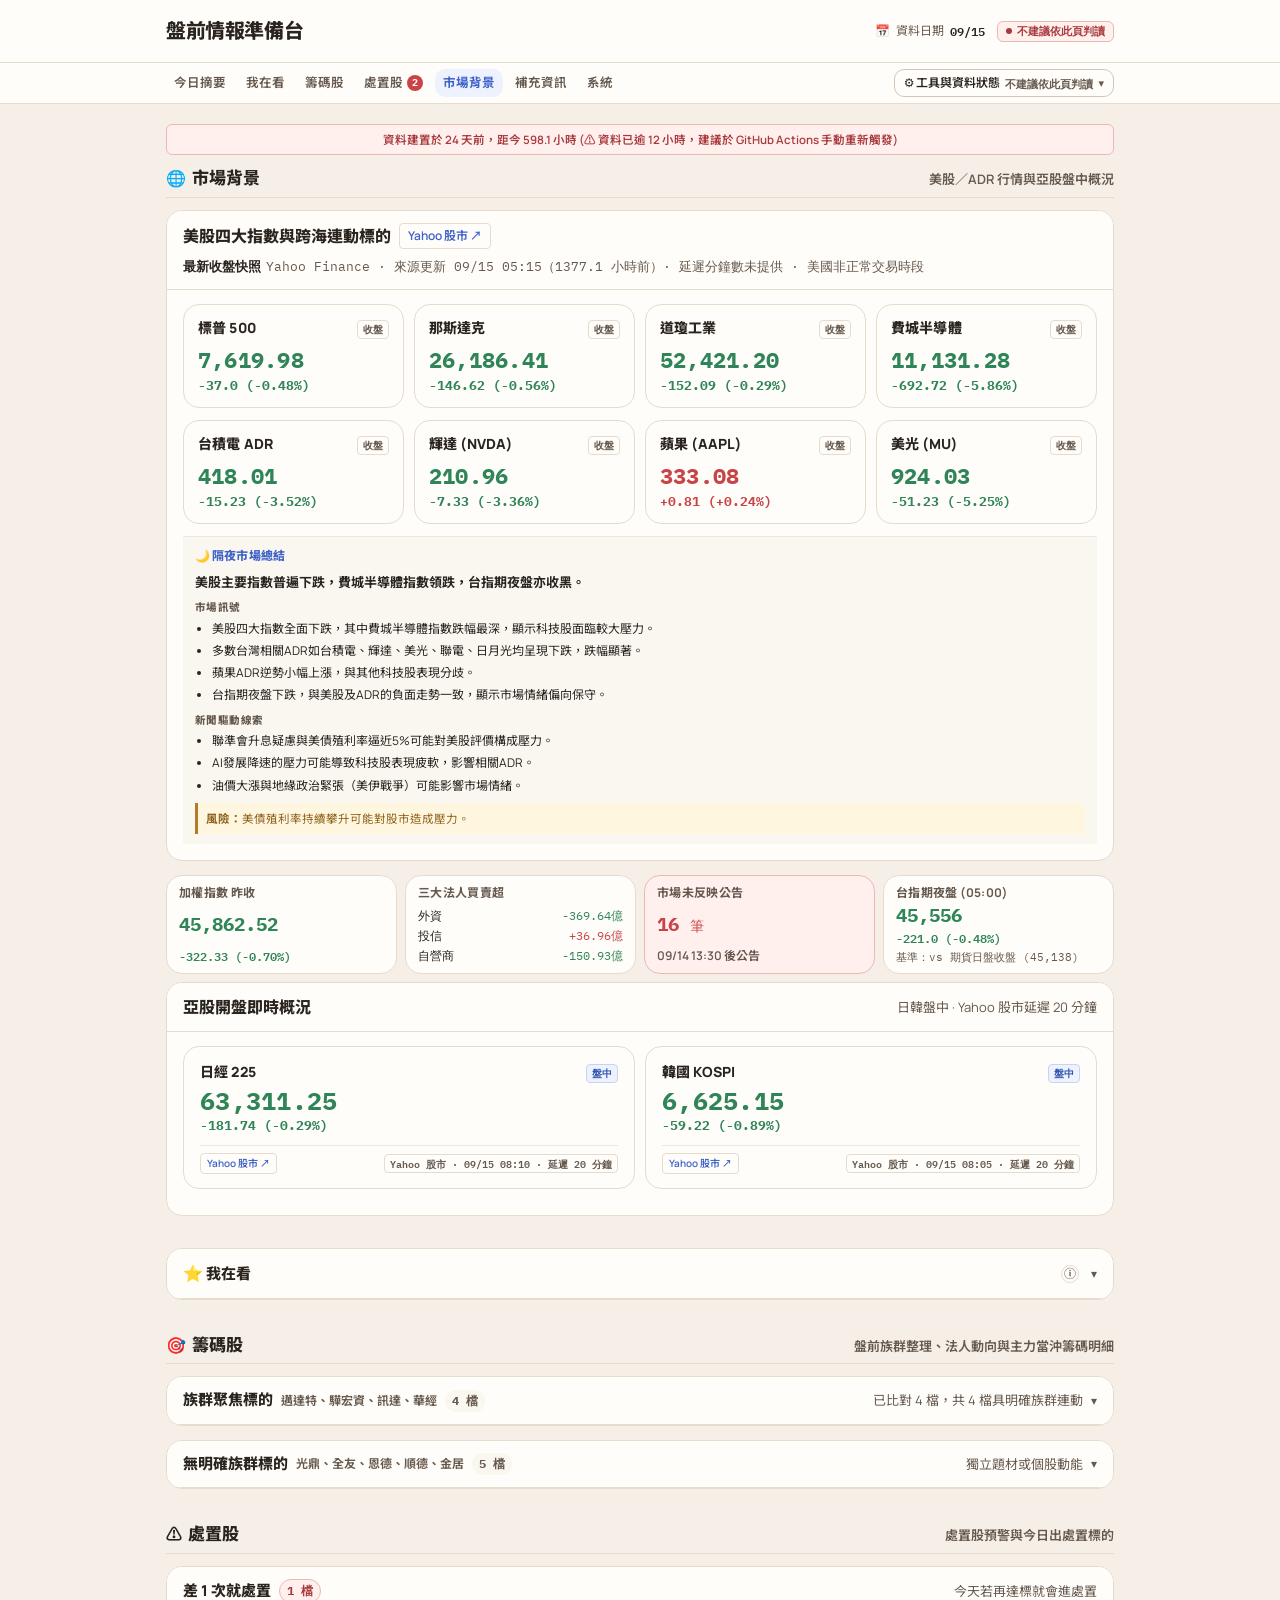
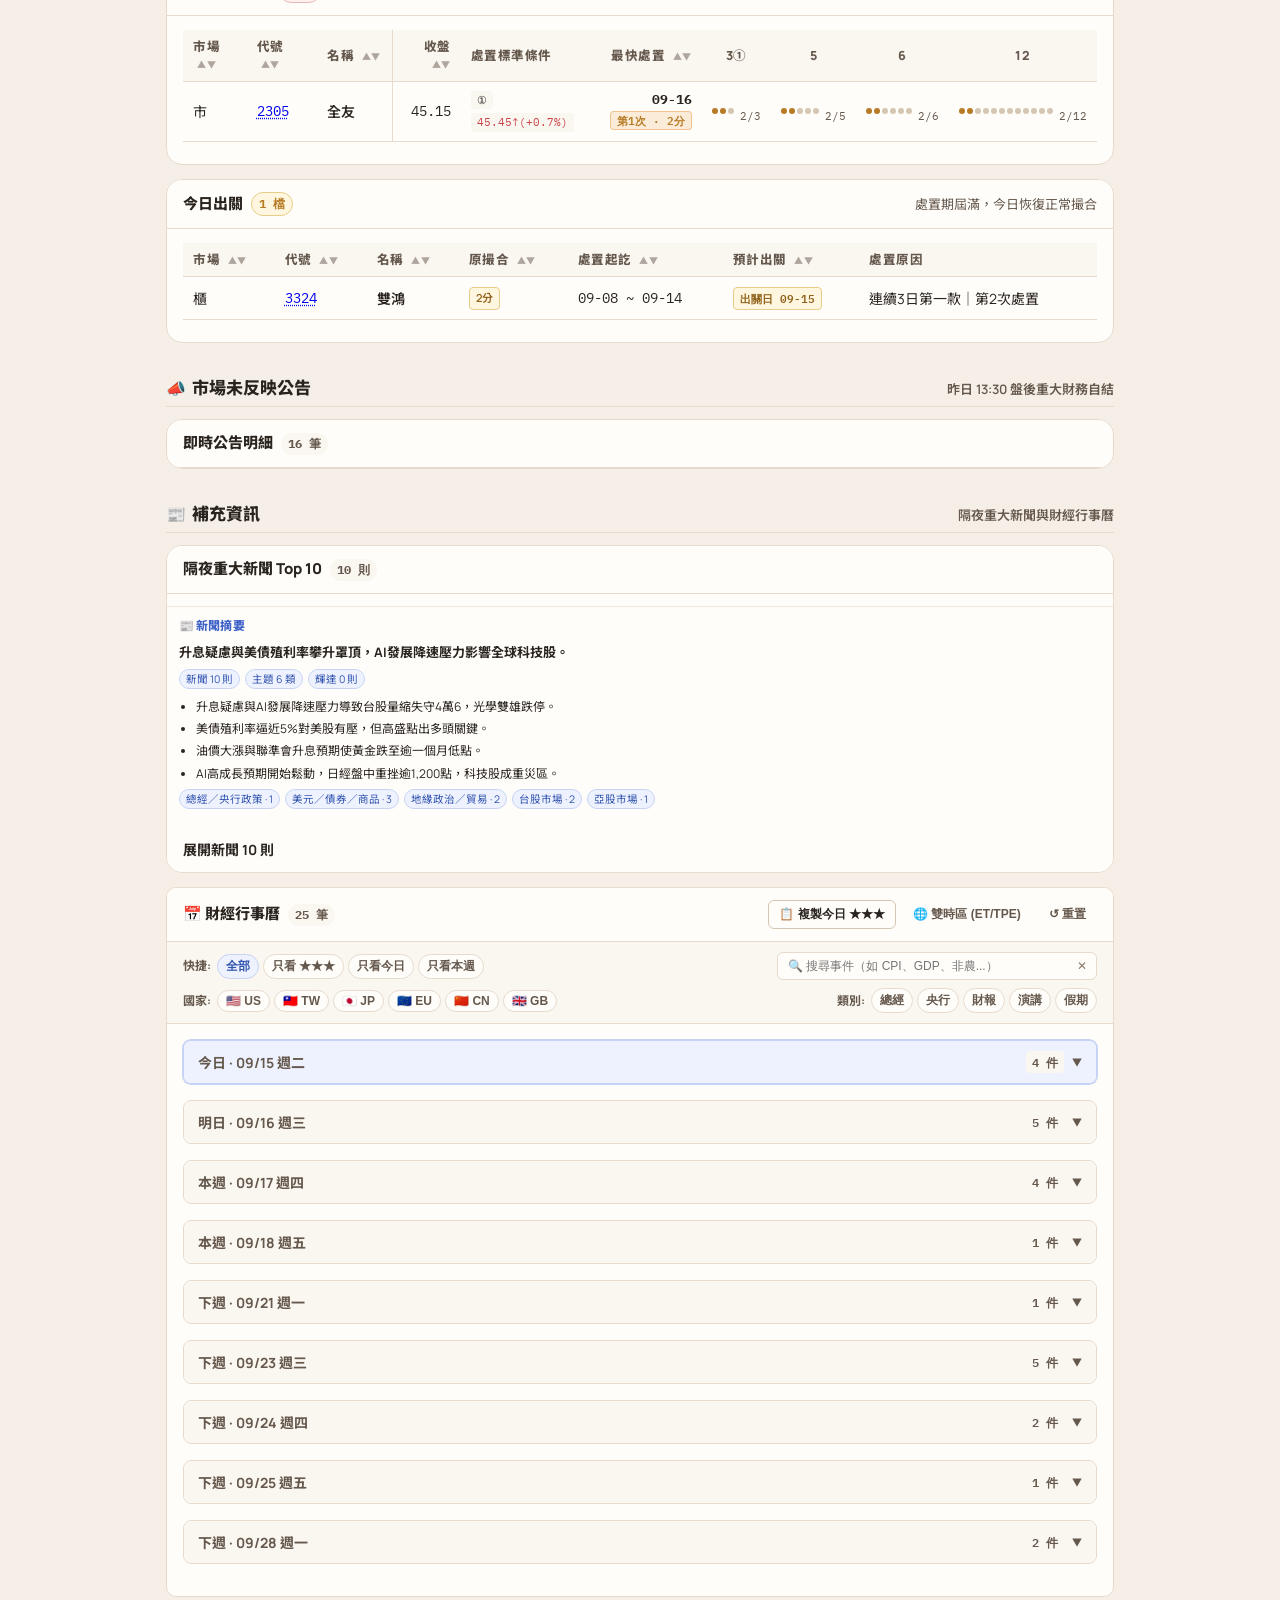
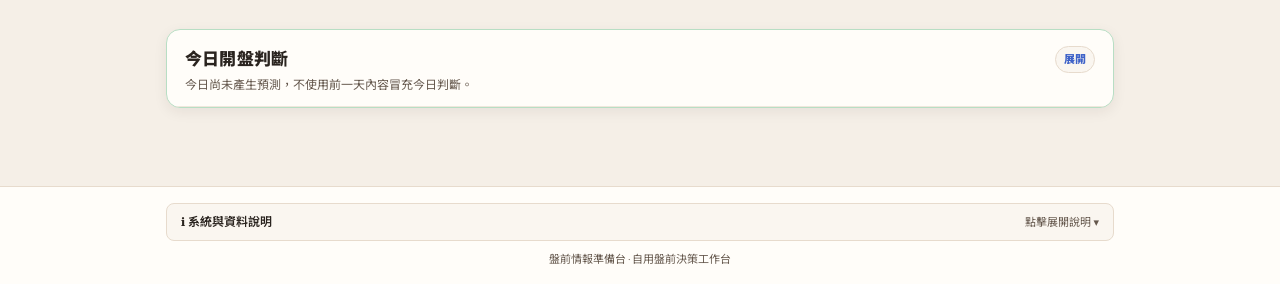
==== commit d17e5a16: "build premarket page for 2026-11-11" ====
--- a/docs/index.html
+++ b/docs/index.html
@@ -12,7 +12,7 @@
 <meta name="apple-mobile-web-app-title" content="PMIT 盤前">
 <script>
   (function() {
-    window.__PM_META__ = {"build_time": "2026-11-11 13:22", "build_version": "20261111_1322", "built_at": "2026-11-11T05:22:51.335176+00:00", "data_date": "09/15", "data_revision": "bc1a927e8f1a8660", "hash": {"ai_summary": "e7a28507074b", "announcements": "0802c2edeeb6", "calendar": "9138bb269084", "candidates": "cc73ddd1b59d", "disposition": "0d5a91213d31", "learning_status": "a75b0b54d02c", "macro": "8bd1c810e397", "news": "d9ab46f3bbc6", "opening_forecast": "a6b8ca8f0e29", "opening_result": "0111d65af8d5", "stock_history": "3b2f47924586"}, "hours_since_us_close": 9.4, "overall_status": "unsafe", "packages": {"ai_summary": "data/ai_summary.json", "announcements": "data/announcements.json", "calendar": "data/calendar.json", "candidates": "data/candidates.json", "disposition": "data/disposition.json", "learning_status": "data/learning_status.json", "macro": "data/macro.json", "news": "data/news.json", "opening_forecast": "data/opening_forecast.json", "opening_result": "data/opening_result.json", "stock_history": "data/stock_history.json"}, "schema_version": 1, "show_banner": false, "sources": [{"age_minutes": 0.5, "combined_status_label": "\u6293\u53d6\u6b63\u5e38\u30fb\u8cc7\u6599\u65b0\u9bae", "data_date": null, "dependencies": [], "error_summary": null, "fallback_policy": "previous_snapshot_with_warning", "fallback_used": false, "fetch_status": "ok", "fetched_at": "2026-11-11T13:22:09.150228+08:00", "freshness": "fresh", "hard_expiry_minutes": 1440, "impact_desc": "\u7121\u6cd5\u638c\u63e1\u7f8e\u80a1\u6536\u76e4\u8207\u65e5\u97d3\u958b\u76e4\u8d70\u52e2\uff0c\u96e3\u4ee5\u8a55\u4f30\u65e9\u76e4\u958b\u76e4\u9023\u52d5\u65b9\u5411", "is_required": true, "name": "\u6307\u6578\u884c\u60c5 (\u7f8e\u80a1/\u4e9e\u80a1/ADR)", "notification": null, "notification_level": "critical", "reliability_label": "\u6838\u5fc3\u7a69\u5b9a", "reliability_tier": "core_stable", "retry_attempts": 0, "source_id": "indices", "status": "ok", "status_badge_class": "is-ok", "ttl_minutes": 720}, {"age_minutes": 0.5, "combined_status_label": "\u6293\u53d6\u6b63\u5e38\u30fb\u8cc7\u6599\u65b0\u9bae", "data_date": "09/15", "dependencies": [], "error_summary": null, "fallback_policy": "previous_snapshot_with_warning", "fallback_used": false, "fetch_status": "ok", "fetched_at": "2026-11-11T02:45:14.468668+08:00", "freshness": "fresh", "hard_expiry_minutes": 1440, "impact_desc": "\u7121\u6cd5\u53d6\u5f97\u5373\u6642\u8655\u7f6e\u7ba1\u5236\u6a19\u6e96\u8207\u51fa\u95dc\u540d\u55ae\uff0c\u7121\u6cd5\u9032\u884c\u98a8\u96aa\u907f\u96aa", "is_required": true, "name": "\u8655\u7f6e\u80a1\u8207\u51fa\u95dc\u9810\u8b66", "notification": null, "notification_level": "critical", "reliability_label": "\u6838\u5fc3\u7a69\u5b9a", "reliability_tier": "core_stable", "retry_attempts": 0, "source_id": "disposal", "status": "ok", "status_badge_class": "is-ok", "ttl_minutes": 720}, {"age_minutes": 0.5, "combined_status_label": "\u6293\u53d6\u6b63\u5e38\u30fb\u8cc7\u6599\u65b0\u9bae", "data_date": null, "dependencies": [], "error_summary": null, "fallback_policy": "previous_snapshot_with_warning", "fallback_used": false, "fetch_status": "ok", "fetched_at": "2026-11-11T10:53:01.391321+08:00", "freshness": "fresh", "hard_expiry_minutes": 1440, "impact_desc": "\u7f3a\u5c11\u6628\u65e5\u52a0\u6b0a\u6307\u6578\u8207\u5916\u8cc7/\u6295\u4fe1\u8cb7\u8ce3\u8d85\u91d1\u984d\u5f59\u6574", "is_required": false, "name": "\u5927\u76e4\u6628\u6536\u8207\u4e09\u5927\u6cd5\u4eba", "notification": null, "notification_level": "warning", "reliability_label": "\u6838\u5fc3\u7a69\u5b9a", "reliability_tier": "core_stable", "retry_attempts": 0, "source_id": "twse_summary", "status": "ok", "status_badge_class": "is-ok", "ttl_minutes": 720}, {"age_minutes": 0.5, "combined_status_label": "\u6293\u53d6\u6b63\u5e38\u30fb\u8cc7\u6599\u65b0\u9bae", "data_date": "2026-09-15", "dependencies": [], "error_summary": null, "fallback_policy": "previous_snapshot_with_warning", "fallback_used": false, "fetch_status": "ok", "fetched_at": "2026-11-11T10:53:01.391321+08:00", "freshness": "fresh", "hard_expiry_minutes": 720, "impact_desc": "\u7f3a\u5c11\u671f\u8ca8\u591c\u76e4\u884c\u60c5\u8207\u9ede\u4f4d\u8d70\u5411\uff0c\u53ef\u6539\u53c3\u8003\u7f8e\u80a1\u6307\u6578", "is_required": false, "name": "\u53f0\u6307\u671f\u591c\u76e4\u8d70\u52e2", "notification": null, "notification_level": "warning", "reliability_label": "\u91cd\u8981\u4f46\u53ef\u77ed\u66ab\u904e\u671f", "reliability_tier": "important_short_stale", "retry_attempts": 0, "source_id": "night_session", "status": "ok", "status_badge_class": "is-ok", "ttl_minutes": 180}, {"age_minutes": 0.0, "combined_status_label": "\u6293\u53d6\u6b63\u5e38\u30fb\u8cc7\u6599\u65b0\u9bae", "data_date": null, "dependencies": [], "error_summary": null, "fallback_policy": "fixture_or_previous_snapshot_with_warning", "fallback_used": false, "fetch_status": "ok", "fetched_at": "2026-11-11T10:53:27.901423+08:00", "freshness": "fresh", "hard_expiry_minutes": 720, "impact_desc": "\u7f3a\u5c11\u6bcf\u65e5\u5c08\u6b04\u65cf\u7fa4\u6574\u7406\uff0c\u5019\u9078\u80a1\u6e05\u55ae\u5c07\u5448\u73fe\u7a7a\u767d", "is_required": false, "name": "PressPlay \u76e4\u524d\u65cf\u7fa4\u8207\u6a19\u7684", "notification": null, "notification_level": "notice", "reliability_label": "\u9ad8\u98a8\u96aa\u4f86\u6e90", "reliability_tier": "high_risk", "retry_attempts": 0, "source_id": "pressplay", "status": "ok", "status_badge_class": "is-ok", "ttl_minutes": 360}, {"age_minutes": 0.5, "combined_status_label": "\u6293\u53d6\u6b63\u5e38\u30fb\u8cc7\u6599\u65b0\u9bae", "data_date": "2026/09/14", "dependencies": ["pressplay"], "error_summary": null, "fallback_policy": "previous_snapshot_with_warning", "fallback_used": false, "fetch_status": "ok", "fetched_at": "2026-11-11T10:53:01.390849+08:00", "freshness": "fresh", "hard_expiry_minutes": 720, "impact_desc": "\u7f3a\u5c11\u91cd\u9ede\u500b\u80a1\u4e4b\u5206\u9ede\u8cb7\u8ce3\u8207\u7576\u6c96\u7c4c\u78bc\u6392\u884c", "is_required": false, "name": "\u4e3b\u529b\u5238\u5546\u8207\u7576\u6c96\u7c4c\u78bc\u660e\u7d30", "notification": null, "notification_level": "notice", "reliability_label": "\u9ad8\u98a8\u96aa\u4f86\u6e90", "reliability_tier": "high_risk", "retry_attempts": 0, "source_id": "chengwaye_daily", "status": "ok", "status_badge_class": "is-ok", "ttl_minutes": 360}, {"age_minutes": 0.5, "combined_status_label": "\u6293\u53d6\u6b63\u5e38\u30fb\u8cc7\u6599\u65b0\u9bae", "data_date": null, "dependencies": ["pressplay", "chengwaye_daily"], "error_summary": null, "fallback_policy": "previous_snapshot_with_warning", "fallback_used": false, "fetch_status": "ok", "fetched_at": "2026-11-11T10:53:01.391321+08:00", "freshness": "fresh", "hard_expiry_minutes": 2880, "impact_desc": "\u7f3a\u5c11\u5019\u9078\u80a1\u6f32\u505c\u6b21\u6578\u3001\u6700\u8fd1\u6f32\u505c\u8207\u9694\u65e5\u8868\u73fe\u5c65\u6b77", "is_required": false, "name": "Chengwaye \u500b\u80a1\u6f32\u505c\u5c65\u6b77", "notification": null, "notification_level": "notice", "reliability_label": "\u9ad8\u98a8\u96aa\u4f86\u6e90", "reliability_tier": "high_risk", "retry_attempts": 0, "source_id": "chengwaye_stock_history", "status": "ok", "status_badge_class": "is-ok", "ttl_minutes": 1440}, {"age_minutes": 0.5, "combined_status_label": "\u6293\u53d6\u6b63\u5e38\u30fb\u8cc7\u6599\u65b0\u9bae", "data_date": "2026-09-15", "dependencies": [], "error_summary": null, "fallback_policy": "previous_snapshot_with_warning", "fallback_used": false, "fetch_status": "ok", "fetched_at": "2026-11-11T10:53:01.390849+08:00", "freshness": "fresh", "hard_expiry_minutes": 1440, "impact_desc": "\u7f3a\u5c11\u4eca\u65e5\u91cd\u78c5\u7e3d\u7d93\u6578\u64da\u8207\u4e8b\u4ef6\u65e5\u7a0b\u5012\u6578", "is_required": false, "name": "\u7e3d\u7d93\u8ca1\u7d93\u884c\u4e8b\u66c6", "notification": null, "notification_level": "warning", "reliability_label": "\u91cd\u8981\u4f46\u53ef\u77ed\u66ab\u904e\u671f", "reliability_tier": "important_short_stale", "retry_attempts": 0, "source_id": "calendar", "status": "ok", "status_badge_class": "is-ok", "ttl_minutes": 720}, {"age_minutes": 0.5, "combined_status_label": "\u6293\u53d6\u6b63\u5e38\u30fb\u8cc7\u6599\u65b0\u9bae", "data_date": null, "dependencies": [], "error_summary": null, "fallback_policy": "previous_snapshot_with_warning", "fallback_used": false, "fetch_status": "ok", "fetched_at": "2026-09-15T08:25:50.682524+08:00", "freshness": "fresh", "hard_expiry_minutes": 1440, "impact_desc": "\u7f3a\u5c11\u6628\u65e5\u76e4\u5f8c\u81ea\u7d50\u640d\u76ca\u8207\u71df\u6536\u516c\u544a\u7d71\u8a08", "is_required": false, "name": "\u5e02\u5834\u672a\u53cd\u6620\u91cd\u5927\u516c\u544a (\u8ca1\u5831/\u71df\u6536/\u8655\u5206)", "notification": null, "notification_level": "warning", "reliability_label": "\u91cd\u8981\u4f46\u53ef\u77ed\u66ab\u904e\u671f", "reliability_tier": "important_short_stale", "retry_attempts": 0, "source_id": "financials", "status": "ok", "status_badge_class": "is-ok", "ttl_minutes": 720}, {"age_minutes": 0.5, "combined_status_label": "\u6293\u53d6\u6b63\u5e38\u30fb\u8cc7\u6599\u65b0\u9bae", "data_date": null, "dependencies": [], "error_summary": null, "fallback_policy": "previous_snapshot_with_warning", "fallback_used": false, "fetch_status": "ok", "fetched_at": "2026-11-11T10:53:01.391321+08:00", "freshness": "fresh", "hard_expiry_minutes": 720, "impact_desc": "\u7f3a\u5c11\u9694\u591c\u7f8e\u80a1\u8207\u7522\u696d\u7126\u9ede\u65b0\u805e\u5feb\u8a0a", "is_required": false, "name": "\u76e4\u524d\u5373\u6642\u65b0\u805e\u805a\u5408", "notification": null, "notification_level": "notice", "reliability_label": "\u9ad8\u98a8\u96aa\u4f86\u6e90", "reliability_tier": "high_risk", "retry_attempts": 0, "source_id": "news", "status": "ok", "status_badge_class": "is-ok", "ttl_minutes": 180}], "stale_hours": 1372.9, "status_badge_class": "is-unsafe", "status_label": "\u4e0d\u5efa\u8b70\u4f9d\u6b64\u9801\u5224\u8b80", "summary_reasons": ["\u8655\u7f6e\u8cc7\u6599\u65e5\u671f\u4e0d\u7b26\uff1a\u8655\u7f6e\u4f86\u6e90\u6a19\u8a3b\u9069\u7528 09/15\uff0c\u4f46\u76ee\u6a19\u4ea4\u6613\u65e5\u70ba 11/12\uff08\u76f8\u5dee -57 \u5929\uff09"], "us_market_context": {"badge": "\u6536\u76e4", "badge_short": "\u6536\u76e4", "detail": "Yahoo Finance \u00b7 \u4f86\u6e90\u66f4\u65b0 09/15 05:15\uff081376.1 \u5c0f\u6642\u524d\uff09\u00b7 \u5ef6\u9072\u5206\u9418\u6578\u672a\u63d0\u4f9b \u00b7 \u7f8e\u570b\u975e\u6b63\u5e38\u4ea4\u6613\u6642\u6bb5", "label": "\u6700\u65b0\u6536\u76e4\u5feb\u7167", "pill_class": "pill-fresh", "session_key": "closed", "title": "Yahoo Finance Chart \u63d0\u4f9b\u4f86\u6e90\u66f4\u65b0\u6642\u9593\uff1b\u672a\u63d0\u4f9b\u53ef\u9a57\u8b49\u7684\u5ef6\u9072\u5206\u9418\u6578", "updated_label": "09/15 05:15"}};
+    window.__PM_META__ = {"build_time": "2026-11-11 14:22", "build_version": "20261111_1422", "built_at": "2026-11-11T06:22:02.510847+00:00", "data_date": "09/15", "data_revision": "038602ac8f908489", "hash": {"ai_summary": "2d128f2ced29", "announcements": "0802c2edeeb6", "calendar": "9138bb269084", "candidates": "cc73ddd1b59d", "disposition": "0d5a91213d31", "learning_status": "a75b0b54d02c", "macro": "8bd1c810e397", "news": "d9ab46f3bbc6", "opening_forecast": "a6b8ca8f0e29", "opening_result": "0111d65af8d5", "stock_history": "3b2f47924586"}, "hours_since_us_close": 10.4, "overall_status": "unsafe", "packages": {"ai_summary": "data/ai_summary.json", "announcements": "data/announcements.json", "calendar": "data/calendar.json", "candidates": "data/candidates.json", "disposition": "data/disposition.json", "learning_status": "data/learning_status.json", "macro": "data/macro.json", "news": "data/news.json", "opening_forecast": "data/opening_forecast.json", "opening_result": "data/opening_result.json", "stock_history": "data/stock_history.json"}, "schema_version": 1, "show_banner": false, "sources": [{"age_minutes": 0.4, "combined_status_label": "\u6293\u53d6\u6b63\u5e38\u30fb\u8cc7\u6599\u65b0\u9bae", "data_date": null, "dependencies": [], "error_summary": null, "fallback_policy": "previous_snapshot_with_warning", "fallback_used": false, "fetch_status": "ok", "fetched_at": "2026-11-11T14:21:27.395495+08:00", "freshness": "fresh", "hard_expiry_minutes": 1440, "impact_desc": "\u7121\u6cd5\u638c\u63e1\u7f8e\u80a1\u6536\u76e4\u8207\u65e5\u97d3\u958b\u76e4\u8d70\u52e2\uff0c\u96e3\u4ee5\u8a55\u4f30\u65e9\u76e4\u958b\u76e4\u9023\u52d5\u65b9\u5411", "is_required": true, "name": "\u6307\u6578\u884c\u60c5 (\u7f8e\u80a1/\u4e9e\u80a1/ADR)", "notification": null, "notification_level": "critical", "reliability_label": "\u6838\u5fc3\u7a69\u5b9a", "reliability_tier": "core_stable", "retry_attempts": 0, "source_id": "indices", "status": "ok", "status_badge_class": "is-ok", "ttl_minutes": 720}, {"age_minutes": 0.4, "combined_status_label": "\u6293\u53d6\u6b63\u5e38\u30fb\u8cc7\u6599\u65b0\u9bae", "data_date": "09/15", "dependencies": [], "error_summary": null, "fallback_policy": "previous_snapshot_with_warning", "fallback_used": false, "fetch_status": "ok", "fetched_at": "2026-11-11T02:45:14.468668+08:00", "freshness": "fresh", "hard_expiry_minutes": 1440, "impact_desc": "\u7121\u6cd5\u53d6\u5f97\u5373\u6642\u8655\u7f6e\u7ba1\u5236\u6a19\u6e96\u8207\u51fa\u95dc\u540d\u55ae\uff0c\u7121\u6cd5\u9032\u884c\u98a8\u96aa\u907f\u96aa", "is_required": true, "name": "\u8655\u7f6e\u80a1\u8207\u51fa\u95dc\u9810\u8b66", "notification": null, "notification_level": "critical", "reliability_label": "\u6838\u5fc3\u7a69\u5b9a", "reliability_tier": "core_stable", "retry_attempts": 0, "source_id": "disposal", "status": "ok", "status_badge_class": "is-ok", "ttl_minutes": 720}, {"age_minutes": 0.4, "combined_status_label": "\u6293\u53d6\u6b63\u5e38\u30fb\u8cc7\u6599\u65b0\u9bae", "data_date": null, "dependencies": [], "error_summary": null, "fallback_policy": "previous_snapshot_with_warning", "fallback_used": false, "fetch_status": "ok", "fetched_at": "2026-11-11T10:53:01.391321+08:00", "freshness": "fresh", "hard_expiry_minutes": 1440, "impact_desc": "\u7f3a\u5c11\u6628\u65e5\u52a0\u6b0a\u6307\u6578\u8207\u5916\u8cc7/\u6295\u4fe1\u8cb7\u8ce3\u8d85\u91d1\u984d\u5f59\u6574", "is_required": false, "name": "\u5927\u76e4\u6628\u6536\u8207\u4e09\u5927\u6cd5\u4eba", "notification": null, "notification_level": "warning", "reliability_label": "\u6838\u5fc3\u7a69\u5b9a", "reliability_tier": "core_stable", "retry_attempts": 0, "source_id": "twse_summary", "status": "ok", "status_badge_class": "is-ok", "ttl_minutes": 720}, {"age_minutes": 0.4, "combined_status_label": "\u6293\u53d6\u6b63\u5e38\u30fb\u8cc7\u6599\u65b0\u9bae", "data_date": "2026-09-15", "dependencies": [], "error_summary": null, "fallback_policy": "previous_snapshot_with_warning", "fallback_used": false, "fetch_status": "ok", "fetched_at": "2026-11-11T10:53:01.391321+08:00", "freshness": "fresh", "hard_expiry_minutes": 720, "impact_desc": "\u7f3a\u5c11\u671f\u8ca8\u591c\u76e4\u884c\u60c5\u8207\u9ede\u4f4d\u8d70\u5411\uff0c\u53ef\u6539\u53c3\u8003\u7f8e\u80a1\u6307\u6578", "is_required": false, "name": "\u53f0\u6307\u671f\u591c\u76e4\u8d70\u52e2", "notification": null, "notification_level": "warning", "reliability_label": "\u91cd\u8981\u4f46\u53ef\u77ed\u66ab\u904e\u671f", "reliability_tier": "important_short_stale", "retry_attempts": 0, "source_id": "night_session", "status": "ok", "status_badge_class": "is-ok", "ttl_minutes": 180}, {"age_minutes": 0.0, "combined_status_label": "\u6293\u53d6\u6b63\u5e38\u30fb\u8cc7\u6599\u65b0\u9bae", "data_date": null, "dependencies": [], "error_summary": null, "fallback_policy": "fixture_or_previous_snapshot_with_warning", "fallback_used": false, "fetch_status": "ok", "fetched_at": "2026-11-11T10:53:27.901423+08:00", "freshness": "fresh", "hard_expiry_minutes": 720, "impact_desc": "\u7f3a\u5c11\u6bcf\u65e5\u5c08\u6b04\u65cf\u7fa4\u6574\u7406\uff0c\u5019\u9078\u80a1\u6e05\u55ae\u5c07\u5448\u73fe\u7a7a\u767d", "is_required": false, "name": "PressPlay \u76e4\u524d\u65cf\u7fa4\u8207\u6a19\u7684", "notification": null, "notification_level": "notice", "reliability_label": "\u9ad8\u98a8\u96aa\u4f86\u6e90", "reliability_tier": "high_risk", "retry_attempts": 0, "source_id": "pressplay", "status": "ok", "status_badge_class": "is-ok", "ttl_minutes": 360}, {"age_minutes": 0.4, "combined_status_label": "\u6293\u53d6\u6b63\u5e38\u30fb\u8cc7\u6599\u65b0\u9bae", "data_date": "2026/09/14", "dependencies": ["pressplay"], "error_summary": null, "fallback_policy": "previous_snapshot_with_warning", "fallback_used": false, "fetch_status": "ok", "fetched_at": "2026-11-11T10:53:01.390849+08:00", "freshness": "fresh", "hard_expiry_minutes": 720, "impact_desc": "\u7f3a\u5c11\u91cd\u9ede\u500b\u80a1\u4e4b\u5206\u9ede\u8cb7\u8ce3\u8207\u7576\u6c96\u7c4c\u78bc\u6392\u884c", "is_required": false, "name": "\u4e3b\u529b\u5238\u5546\u8207\u7576\u6c96\u7c4c\u78bc\u660e\u7d30", "notification": null, "notification_level": "notice", "reliability_label": "\u9ad8\u98a8\u96aa\u4f86\u6e90", "reliability_tier": "high_risk", "retry_attempts": 0, "source_id": "chengwaye_daily", "status": "ok", "status_badge_class": "is-ok", "ttl_minutes": 360}, {"age_minutes": 0.4, "combined_status_label": "\u6293\u53d6\u6b63\u5e38\u30fb\u8cc7\u6599\u65b0\u9bae", "data_date": null, "dependencies": ["pressplay", "chengwaye_daily"], "error_summary": null, "fallback_policy": "previous_snapshot_with_warning", "fallback_used": false, "fetch_status": "ok", "fetched_at": "2026-11-11T10:53:01.391321+08:00", "freshness": "fresh", "hard_expiry_minutes": 2880, "impact_desc": "\u7f3a\u5c11\u5019\u9078\u80a1\u6f32\u505c\u6b21\u6578\u3001\u6700\u8fd1\u6f32\u505c\u8207\u9694\u65e5\u8868\u73fe\u5c65\u6b77", "is_required": false, "name": "Chengwaye \u500b\u80a1\u6f32\u505c\u5c65\u6b77", "notification": null, "notification_level": "notice", "reliability_label": "\u9ad8\u98a8\u96aa\u4f86\u6e90", "reliability_tier": "high_risk", "retry_attempts": 0, "source_id": "chengwaye_stock_history", "status": "ok", "status_badge_class": "is-ok", "ttl_minutes": 1440}, {"age_minutes": 0.4, "combined_status_label": "\u6293\u53d6\u6b63\u5e38\u30fb\u8cc7\u6599\u65b0\u9bae", "data_date": "2026-09-15", "dependencies": [], "error_summary": null, "fallback_policy": "previous_snapshot_with_warning", "fallback_used": false, "fetch_status": "ok", "fetched_at": "2026-11-11T10:53:01.390849+08:00", "freshness": "fresh", "hard_expiry_minutes": 1440, "impact_desc": "\u7f3a\u5c11\u4eca\u65e5\u91cd\u78c5\u7e3d\u7d93\u6578\u64da\u8207\u4e8b\u4ef6\u65e5\u7a0b\u5012\u6578", "is_required": false, "name": "\u7e3d\u7d93\u8ca1\u7d93\u884c\u4e8b\u66c6", "notification": null, "notification_level": "warning", "reliability_label": "\u91cd\u8981\u4f46\u53ef\u77ed\u66ab\u904e\u671f", "reliability_tier": "important_short_stale", "retry_attempts": 0, "source_id": "calendar", "status": "ok", "status_badge_class": "is-ok", "ttl_minutes": 720}, {"age_minutes": 0.4, "combined_status_label": "\u6293\u53d6\u6b63\u5e38\u30fb\u8cc7\u6599\u65b0\u9bae", "data_date": null, "dependencies": [], "error_summary": null, "fallback_policy": "previous_snapshot_with_warning", "fallback_used": false, "fetch_status": "ok", "fetched_at": "2026-09-15T08:25:50.682524+08:00", "freshness": "fresh", "hard_expiry_minutes": 1440, "impact_desc": "\u7f3a\u5c11\u6628\u65e5\u76e4\u5f8c\u81ea\u7d50\u640d\u76ca\u8207\u71df\u6536\u516c\u544a\u7d71\u8a08", "is_required": false, "name": "\u5e02\u5834\u672a\u53cd\u6620\u91cd\u5927\u516c\u544a (\u8ca1\u5831/\u71df\u6536/\u8655\u5206)", "notification": null, "notification_level": "warning", "reliability_label": "\u91cd\u8981\u4f46\u53ef\u77ed\u66ab\u904e\u671f", "reliability_tier": "important_short_stale", "retry_attempts": 0, "source_id": "financials", "status": "ok", "status_badge_class": "is-ok", "ttl_minutes": 720}, {"age_minutes": 0.4, "combined_status_label": "\u6293\u53d6\u6b63\u5e38\u30fb\u8cc7\u6599\u65b0\u9bae", "data_date": null, "dependencies": [], "error_summary": null, "fallback_policy": "previous_snapshot_with_warning", "fallback_used": false, "fetch_status": "ok", "fetched_at": "2026-11-11T10:53:01.391321+08:00", "freshness": "fresh", "hard_expiry_minutes": 720, "impact_desc": "\u7f3a\u5c11\u9694\u591c\u7f8e\u80a1\u8207\u7522\u696d\u7126\u9ede\u65b0\u805e\u5feb\u8a0a", "is_required": false, "name": "\u76e4\u524d\u5373\u6642\u65b0\u805e\u805a\u5408", "notification": null, "notification_level": "notice", "reliability_label": "\u9ad8\u98a8\u96aa\u4f86\u6e90", "reliability_tier": "high_risk", "retry_attempts": 0, "source_id": "news", "status": "ok", "status_badge_class": "is-ok", "ttl_minutes": 180}], "stale_hours": 1373.9, "status_badge_class": "is-unsafe", "status_label": "\u4e0d\u5efa\u8b70\u4f9d\u6b64\u9801\u5224\u8b80", "summary_reasons": ["\u8655\u7f6e\u8cc7\u6599\u65e5\u671f\u4e0d\u7b26\uff1a\u8655\u7f6e\u4f86\u6e90\u6a19\u8a3b\u9069\u7528 09/15\uff0c\u4f46\u76ee\u6a19\u4ea4\u6613\u65e5\u70ba 11/12\uff08\u76f8\u5dee -57 \u5929\uff09"], "us_market_context": {"badge": "\u6536\u76e4", "badge_short": "\u6536\u76e4", "detail": "Yahoo Finance \u00b7 \u4f86\u6e90\u66f4\u65b0 09/15 05:15\uff081377.1 \u5c0f\u6642\u524d\uff09\u00b7 \u5ef6\u9072\u5206\u9418\u6578\u672a\u63d0\u4f9b \u00b7 \u7f8e\u570b\u975e\u6b63\u5e38\u4ea4\u6613\u6642\u6bb5", "label": "\u6700\u65b0\u6536\u76e4\u5feb\u7167", "pill_class": "pill-fresh", "session_key": "closed", "title": "Yahoo Finance Chart \u63d0\u4f9b\u4f86\u6e90\u66f4\u65b0\u6642\u9593\uff1b\u672a\u63d0\u4f9b\u53ef\u9a57\u8b49\u7684\u5ef6\u9072\u5206\u9418\u6578", "updated_label": "09/15 05:15"}};
     if (localStorage.getItem('pmit_debug') === '1') {
       var pmMeta = window.__PM_META__;
       if (pmMeta && Number(pmMeta.stale_hours) >= 24 && pmMeta.overall_status === 'ready') {
@@ -3504,7 +3504,7 @@
         
         <p class="ai-briefing-empty">目前未發現明顯資料品質警告。</p>
         
-        <div class="ai-briefing-footnote">所有資料來源狀態正常。 · 2026-11-11T13:22</div>
+        <div class="ai-briefing-footnote">資料皆引用自使用者提供之 INPUT JSON，未補造任何價格、漲跌幅、時間、公司、政策或新聞事實。 · 2026-11-11T14:22</div>
       </div>
             </details>
           </div>
@@ -3524,8 +3524,8 @@
     </div>
 
     <!-- Stale Banner -->
-    <div class="stale-banner" data-hours="1372">
-      資料建置於 <time datetime="2026-11-11T05:22:51.335176+00:00" data-relative data-relative-kind="build">13:22</time><span id="stale-banner-detail"></span>
+    <div class="stale-banner" data-hours="1373">
+      資料建置於 <time datetime="2026-11-11T06:22:02.510847+00:00" data-relative data-relative-kind="build">14:22</time><span id="stale-banner-detail"></span>
     </div>
 
     <div id="holiday-notice" class="stale-banner holiday-notice" role="status" aria-live="polite" hidden></div>
@@ -5356,7 +5356,7 @@
             <h3 class="card-title">美股四大指數與跨海連動標的</h3>
             <a class="cal-link-btn" href="https://tw.stock.yahoo.com/markets" target="_blank" rel="noopener noreferrer" title="開啟 Yahoo 股市市場頁">Yahoo 股市 ↗</a>
           </div>
-          <span class="card-tip font-mono market-status-detail" title="Yahoo Finance Chart 提供來源更新時間；未提供可驗證的延遲分鐘數"><strong>最新收盤快照</strong><span class="market-status-note">Yahoo Finance · 來源更新 09/15 05:15（1376.1 小時前）· 延遲分鐘數未提供 · 美國非正常交易時段</span></span>
+          <span class="card-tip font-mono market-status-detail" title="Yahoo Finance Chart 提供來源更新時間；未提供可驗證的延遲分鐘數"><strong>最新收盤快照</strong><span class="market-status-note">Yahoo Finance · 來源更新 09/15 05:15（1377.1 小時前）· 延遲分鐘數未提供 · 美國非正常交易時段</span></span>
         </div>
 
         <div class="data-block">
@@ -5468,19 +5468,19 @@
           <div class="ai-inline-panel ai-market-inline-panel">
             
             <div class="ai-briefing-kicker">🌙 隔夜市場總結</div>
-            <h4 class="ai-briefing-headline">美股主要指數普遍下跌，費半與科技股ADR跌幅顯著，台指期夜盤亦呈弱勢。</h4>
+            <h4 class="ai-briefing-headline">美股主要指數普遍下跌，費城半導體指數領跌，台指期夜盤亦收黑。</h4>
             
             
             <div class="ai-briefing-subhead">市場訊號</div>
             <ul class="ai-briefing-list">
               
-              <li>美股四大指數全面收黑，其中費城半導體指數跌幅最為劇烈。</li>
+              <li>美股四大指數全面下跌，其中費城半導體指數跌幅最深，顯示科技股面臨較大壓力。</li>
               
-              <li>科技相關ADR如台積電、輝達、美光、聯電、日月光均呈現顯著跌勢，蘋果則逆勢小幅上漲。</li>
+              <li>多數台灣相關ADR如台積電、輝達、美光、聯電、日月光均呈現下跌，跌幅顯著。</li>
               
-              <li>亞洲主要股市如日經225與韓國綜合指數亦呈現下跌趨勢，顯示市場普遍承壓。</li>
+              <li>蘋果ADR逆勢小幅上漲，與其他科技股表現分歧。</li>
               
-              <li>台指期夜盤走勢與美股跌勢一致，顯示市場對隔日開盤預期偏向保守。</li>
+              <li>台指期夜盤下跌，與美股及ADR的負面走勢一致，顯示市場情緒偏向保守。</li>
               
             </ul>
             
@@ -5488,16 +5488,16 @@
             <div class="ai-briefing-subhead">新聞驅動線索</div>
             <ul class="ai-briefing-list">
               
-              <li>聯準會升息疑慮與美債殖利率逼近5%，可能對全球股市造成壓力。</li>
+              <li>聯準會升息疑慮與美債殖利率逼近5%可能對美股評價構成壓力。</li>
               
-              <li>AI發展降速的市場擔憂，可能導致科技股與半導體類股表現疲弱。</li>
+              <li>AI發展降速的壓力可能導致科技股表現疲軟，影響相關ADR。</li>
               
-              <li>油價上漲與地緣政治風險，可能增加市場不確定性。</li>
+              <li>油價大漲與地緣政治緊張（美伊戰爭）可能影響市場情緒。</li>
               
             </ul>
             
             
-            <div class="ai-briefing-risk"><strong>風險：</strong>聯準會未來升息路徑與美債殖利率走勢，可能持續影響市場資金成本與風險偏好。</div>
+            <div class="ai-briefing-risk"><strong>風險：</strong>美債殖利率持續攀升可能對股市造成壓力。</div>
             
           </div>
         </div>
@@ -5643,7 +5643,7 @@
         </div>
         <div class="ai-inline-panel ai-news-inline-panel">
           <div class="ai-briefing-kicker">📰 新聞摘要</div>
-          <h4 class="ai-briefing-headline">升息與美債殖利率壓力籠罩，AI發展降速引市場擔憂，台股修正金融股逆勢撐盤。</h4>
+          <h4 class="ai-briefing-headline">升息疑慮與美債殖利率攀升罩頂，AI發展降速壓力影響全球科技股。</h4>
           <div class="ai-news-stats">
             <span>新聞 10 則</span>
             <span>主題 6 類</span>
@@ -5652,13 +5652,13 @@
           
           <ul class="ai-briefing-list">
             
-            <li>美債殖利率逼近5%與聯準會升息預期，對全球股市構成壓力。</li>
+            <li>升息疑慮與AI發展降速壓力導致台股量縮失守4萬6，光學雙雄跌停。</li>
             
-            <li>AI發展降速疑慮影響科技股表現，費城半導體指數與相關ADR顯著下跌。</li>
+            <li>美債殖利率逼近5%對美股有壓，但高盛點出多頭關鍵。</li>
             
-            <li>台股受多重壓力影響量縮修正，但金融類股表現相對強勁。</li>
+            <li>油價大漲與聯準會升息預期使黃金跌至逾一個月低點。</li>
             
-            <li>油價上漲與地緣政治風險亦為市場關注焦點。</li>
+            <li>AI高成長預期開始鬆動，日經盤中重挫逾1,200點，科技股成重災區。</li>
             
           </ul>
           
@@ -5673,7 +5673,7 @@
             
             <span class="ai-topic-chip">台股市場 · 2</span>
             
-            <span class="ai-topic-chip">美股／全球市場 · 1</span>
+            <span class="ai-topic-chip">亞股市場 · 1</span>
             
           </div>
           
@@ -7836,7 +7836,7 @@
                 <td data-label="綜合評級">
                   <span class="status-badge is-ok">抓取正常・資料新鮮</span>
                 </td>
-                <td data-label="取得時間" class="font-mono" style="font-size:11px;"><time datetime="2026-11-11T13:22:09.150228+08:00" data-relative data-relative-kind="source">13:22</time></td>
+                <td data-label="取得時間" class="font-mono" style="font-size:11px;"><time datetime="2026-11-11T14:21:27.395495+08:00" data-relative data-relative-kind="source">14:21</time></td>
                 <td data-label="適用日期" class="font-mono" style="font-size:11.5px;">—</td>
                 <td data-label="對判讀影響" style="font-size:12px; color:var(--text-main);">無法掌握美股收盤與日韓開盤走勢，難以評估早盤開盤連動方向</td>
               </tr>
@@ -8089,7 +8089,7 @@
         </div>
       </div>
       <div class="modal-foot" style="display:flex; justify-content:space-between; align-items:center; padding:12px 16px; border-top:1px solid var(--border); flex-wrap:wrap; gap:8px;">
-        <span style="font-size:11.5px; color:var(--text-muted);">建置基準時間：13:22（每早 07:35 自動更新）</span>
+        <span style="font-size:11.5px; color:var(--text-muted);">建置基準時間：14:22（每早 07:35 自動更新）</span>
         <div style="display:flex; gap:8px;">
           <button type="button" class="watch-btn" onclick="window.pm.closeSourceStatusModal()">關閉</button>
           <button type="button" class="watch-btn primary" id="btn-check-source-health" onclick="window.pm.checkSourceHealth(this)">🔄 重新整理檢查</button>
@@ -8117,7 +8117,7 @@
             <summary>診斷紀錄</summary>
             <pre id="pmit-log" role="log" aria-live="polite">尚無本次工作階段紀錄</pre>
           </details>
-          <div class="footer-note" style="font-size:11px; color:var(--text-muted); margin-top:8px; text-align:center;">摘要來源：PressPlay 文章（僅供自用，未對外發布） · GitHub Actions 上次執行成功時間：<time class="font-mono" datetime="2026-11-11T05:22:51.335176+00:00" data-relative data-relative-kind="clock">13:22</time></div>
+          <div class="footer-note" style="font-size:11px; color:var(--text-muted); margin-top:8px; text-align:center;">摘要來源：PressPlay 文章（僅供自用，未對外發布） · GitHub Actions 上次執行成功時間：<time class="font-mono" datetime="2026-11-11T06:22:02.510847+00:00" data-relative data-relative-kind="clock">14:22</time></div>
         </div>
       </details>
       <div class="footer-copy" style="margin-top:10px; text-align:center; font-size:11px; color:var(--text-muted);">盤前情報準備台 · 自用盤前決策工作台</div>
@@ -9932,7 +9932,7 @@
 
   function updateSlowTimers() {
     var meta = window.__PM_META__ || {};
-    var genStr = meta.built_at || meta.build_time || '2026-11-11 13:22';
+    var genStr = meta.built_at || meta.build_time || '2026-11-11 14:22';
     if (!genStr) return;
 
     var genTime = new Date(genStr.replace(/\//g, '-').replace(' ', 'T') + ':00+08:00').getTime();
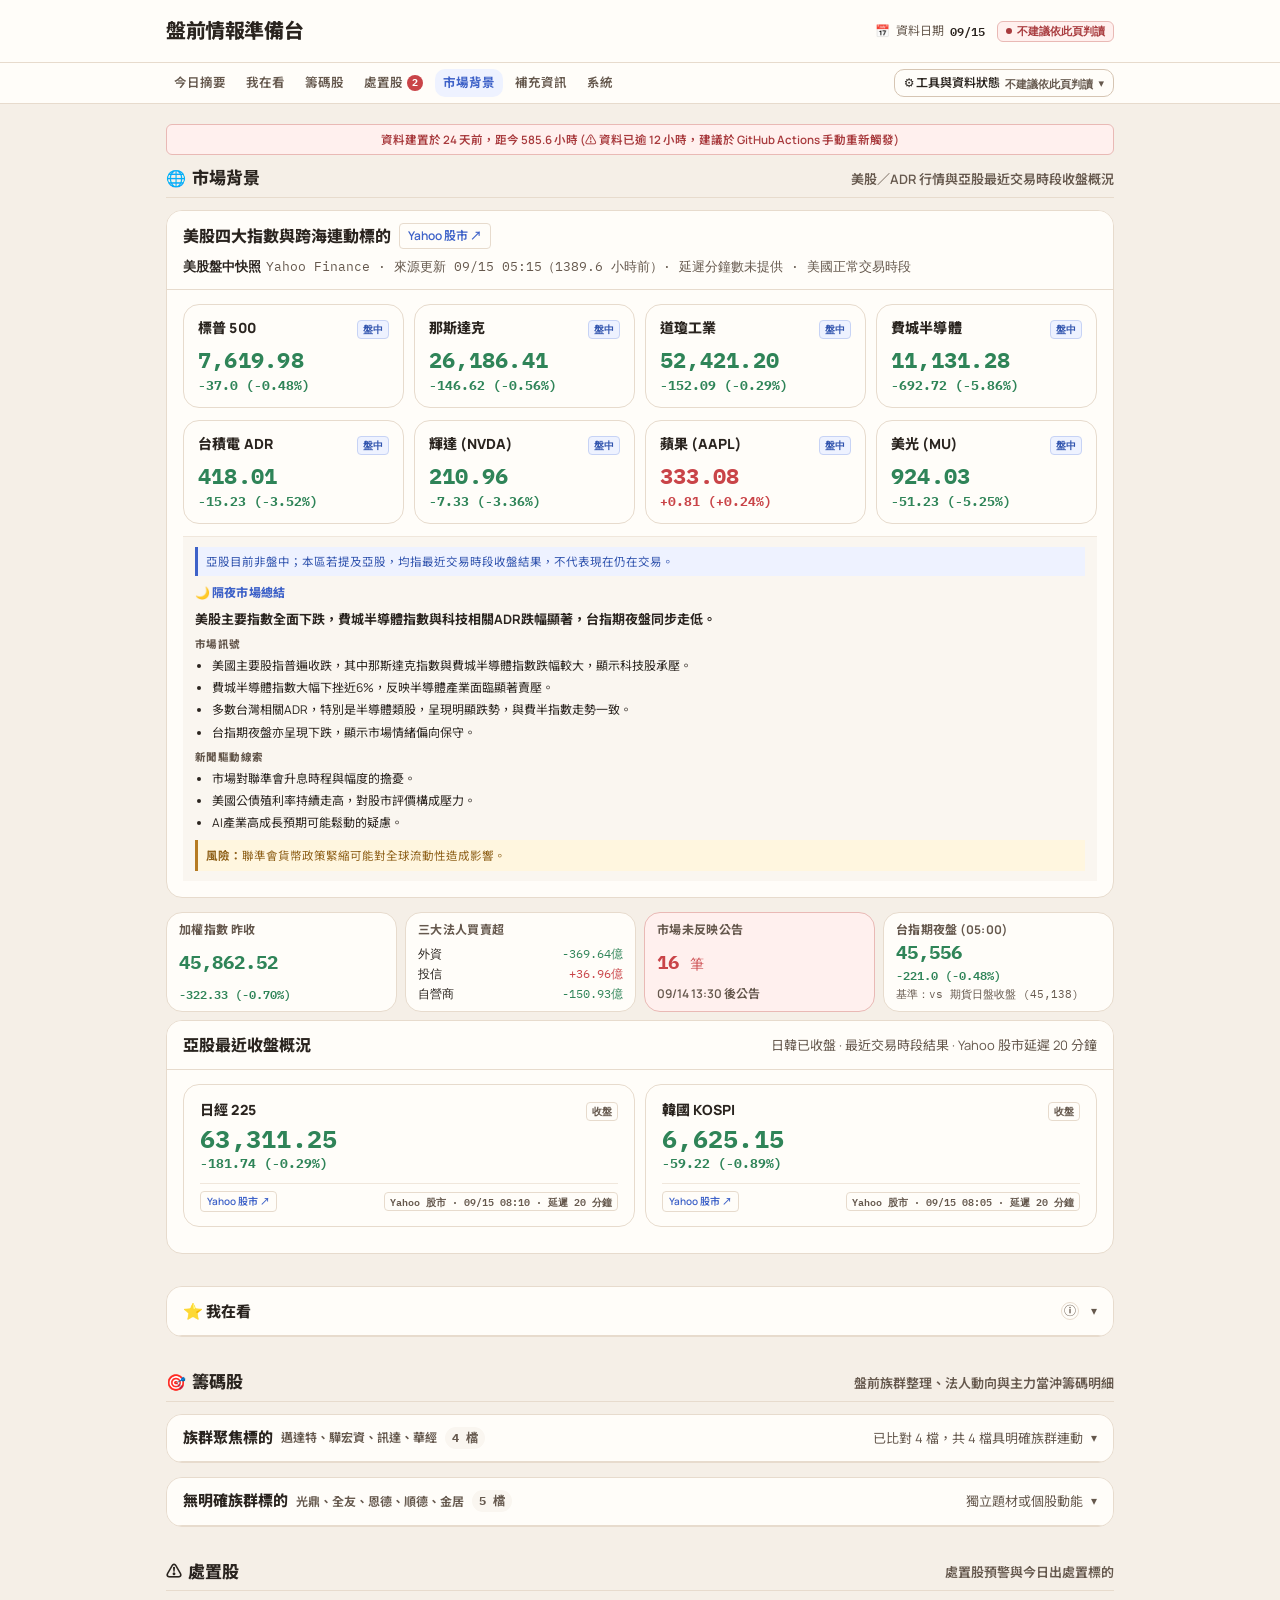
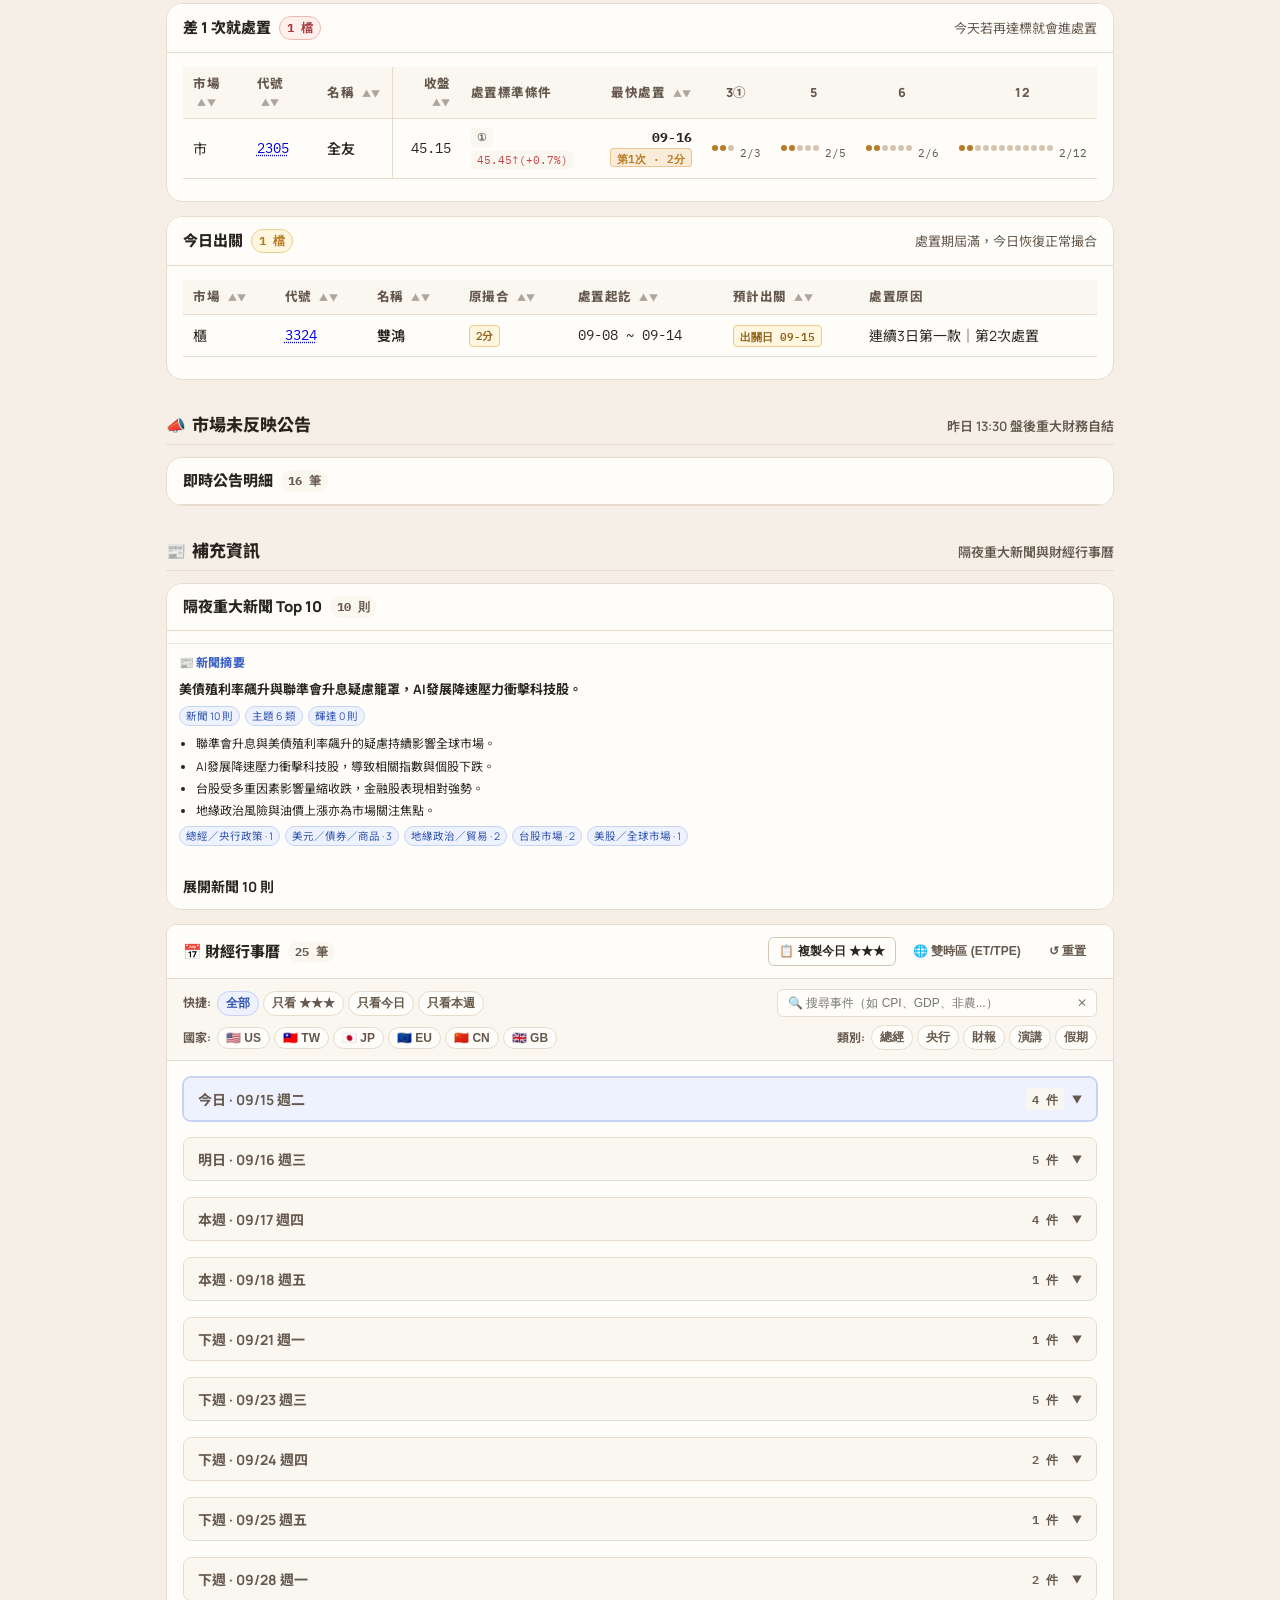
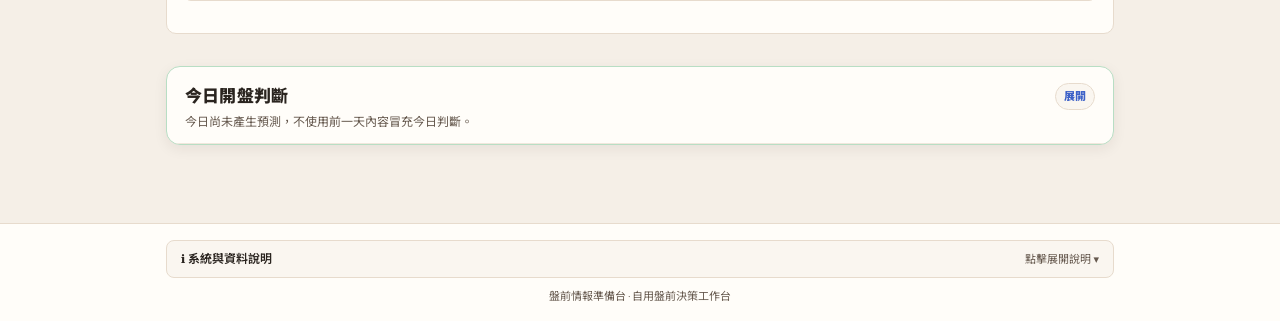
==== commit bc045b41: "build premarket page for 2026-11-12" ====
--- a/docs/index.html
+++ b/docs/index.html
@@ -12,7 +12,7 @@
 <meta name="apple-mobile-web-app-title" content="PMIT 盤前">
 <script>
   (function() {
-    window.__PM_META__ = {"build_time": "2026-11-11 14:22", "build_version": "20261111_1422", "built_at": "2026-11-11T06:22:02.510847+00:00", "data_date": "09/15", "data_revision": "038602ac8f908489", "hash": {"ai_summary": "2d128f2ced29", "announcements": "0802c2edeeb6", "calendar": "9138bb269084", "candidates": "cc73ddd1b59d", "disposition": "0d5a91213d31", "learning_status": "a75b0b54d02c", "macro": "8bd1c810e397", "news": "d9ab46f3bbc6", "opening_forecast": "a6b8ca8f0e29", "opening_result": "0111d65af8d5", "stock_history": "3b2f47924586"}, "hours_since_us_close": 10.4, "overall_status": "unsafe", "packages": {"ai_summary": "data/ai_summary.json", "announcements": "data/announcements.json", "calendar": "data/calendar.json", "candidates": "data/candidates.json", "disposition": "data/disposition.json", "learning_status": "data/learning_status.json", "macro": "data/macro.json", "news": "data/news.json", "opening_forecast": "data/opening_forecast.json", "opening_result": "data/opening_result.json", "stock_history": "data/stock_history.json"}, "schema_version": 1, "show_banner": false, "sources": [{"age_minutes": 0.4, "combined_status_label": "\u6293\u53d6\u6b63\u5e38\u30fb\u8cc7\u6599\u65b0\u9bae", "data_date": null, "dependencies": [], "error_summary": null, "fallback_policy": "previous_snapshot_with_warning", "fallback_used": false, "fetch_status": "ok", "fetched_at": "2026-11-11T14:21:27.395495+08:00", "freshness": "fresh", "hard_expiry_minutes": 1440, "impact_desc": "\u7121\u6cd5\u638c\u63e1\u7f8e\u80a1\u6536\u76e4\u8207\u65e5\u97d3\u958b\u76e4\u8d70\u52e2\uff0c\u96e3\u4ee5\u8a55\u4f30\u65e9\u76e4\u958b\u76e4\u9023\u52d5\u65b9\u5411", "is_required": true, "name": "\u6307\u6578\u884c\u60c5 (\u7f8e\u80a1/\u4e9e\u80a1/ADR)", "notification": null, "notification_level": "critical", "reliability_label": "\u6838\u5fc3\u7a69\u5b9a", "reliability_tier": "core_stable", "retry_attempts": 0, "source_id": "indices", "status": "ok", "status_badge_class": "is-ok", "ttl_minutes": 720}, {"age_minutes": 0.4, "combined_status_label": "\u6293\u53d6\u6b63\u5e38\u30fb\u8cc7\u6599\u65b0\u9bae", "data_date": "09/15", "dependencies": [], "error_summary": null, "fallback_policy": "previous_snapshot_with_warning", "fallback_used": false, "fetch_status": "ok", "fetched_at": "2026-11-11T02:45:14.468668+08:00", "freshness": "fresh", "hard_expiry_minutes": 1440, "impact_desc": "\u7121\u6cd5\u53d6\u5f97\u5373\u6642\u8655\u7f6e\u7ba1\u5236\u6a19\u6e96\u8207\u51fa\u95dc\u540d\u55ae\uff0c\u7121\u6cd5\u9032\u884c\u98a8\u96aa\u907f\u96aa", "is_required": true, "name": "\u8655\u7f6e\u80a1\u8207\u51fa\u95dc\u9810\u8b66", "notification": null, "notification_level": "critical", "reliability_label": "\u6838\u5fc3\u7a69\u5b9a", "reliability_tier": "core_stable", "retry_attempts": 0, "source_id": "disposal", "status": "ok", "status_badge_class": "is-ok", "ttl_minutes": 720}, {"age_minutes": 0.4, "combined_status_label": "\u6293\u53d6\u6b63\u5e38\u30fb\u8cc7\u6599\u65b0\u9bae", "data_date": null, "dependencies": [], "error_summary": null, "fallback_policy": "previous_snapshot_with_warning", "fallback_used": false, "fetch_status": "ok", "fetched_at": "2026-11-11T10:53:01.391321+08:00", "freshness": "fresh", "hard_expiry_minutes": 1440, "impact_desc": "\u7f3a\u5c11\u6628\u65e5\u52a0\u6b0a\u6307\u6578\u8207\u5916\u8cc7/\u6295\u4fe1\u8cb7\u8ce3\u8d85\u91d1\u984d\u5f59\u6574", "is_required": false, "name": "\u5927\u76e4\u6628\u6536\u8207\u4e09\u5927\u6cd5\u4eba", "notification": null, "notification_level": "warning", "reliability_label": "\u6838\u5fc3\u7a69\u5b9a", "reliability_tier": "core_stable", "retry_attempts": 0, "source_id": "twse_summary", "status": "ok", "status_badge_class": "is-ok", "ttl_minutes": 720}, {"age_minutes": 0.4, "combined_status_label": "\u6293\u53d6\u6b63\u5e38\u30fb\u8cc7\u6599\u65b0\u9bae", "data_date": "2026-09-15", "dependencies": [], "error_summary": null, "fallback_policy": "previous_snapshot_with_warning", "fallback_used": false, "fetch_status": "ok", "fetched_at": "2026-11-11T10:53:01.391321+08:00", "freshness": "fresh", "hard_expiry_minutes": 720, "impact_desc": "\u7f3a\u5c11\u671f\u8ca8\u591c\u76e4\u884c\u60c5\u8207\u9ede\u4f4d\u8d70\u5411\uff0c\u53ef\u6539\u53c3\u8003\u7f8e\u80a1\u6307\u6578", "is_required": false, "name": "\u53f0\u6307\u671f\u591c\u76e4\u8d70\u52e2", "notification": null, "notification_level": "warning", "reliability_label": "\u91cd\u8981\u4f46\u53ef\u77ed\u66ab\u904e\u671f", "reliability_tier": "important_short_stale", "retry_attempts": 0, "source_id": "night_session", "status": "ok", "status_badge_class": "is-ok", "ttl_minutes": 180}, {"age_minutes": 0.0, "combined_status_label": "\u6293\u53d6\u6b63\u5e38\u30fb\u8cc7\u6599\u65b0\u9bae", "data_date": null, "dependencies": [], "error_summary": null, "fallback_policy": "fixture_or_previous_snapshot_with_warning", "fallback_used": false, "fetch_status": "ok", "fetched_at": "2026-11-11T10:53:27.901423+08:00", "freshness": "fresh", "hard_expiry_minutes": 720, "impact_desc": "\u7f3a\u5c11\u6bcf\u65e5\u5c08\u6b04\u65cf\u7fa4\u6574\u7406\uff0c\u5019\u9078\u80a1\u6e05\u55ae\u5c07\u5448\u73fe\u7a7a\u767d", "is_required": false, "name": "PressPlay \u76e4\u524d\u65cf\u7fa4\u8207\u6a19\u7684", "notification": null, "notification_level": "notice", "reliability_label": "\u9ad8\u98a8\u96aa\u4f86\u6e90", "reliability_tier": "high_risk", "retry_attempts": 0, "source_id": "pressplay", "status": "ok", "status_badge_class": "is-ok", "ttl_minutes": 360}, {"age_minutes": 0.4, "combined_status_label": "\u6293\u53d6\u6b63\u5e38\u30fb\u8cc7\u6599\u65b0\u9bae", "data_date": "2026/09/14", "dependencies": ["pressplay"], "error_summary": null, "fallback_policy": "previous_snapshot_with_warning", "fallback_used": false, "fetch_status": "ok", "fetched_at": "2026-11-11T10:53:01.390849+08:00", "freshness": "fresh", "hard_expiry_minutes": 720, "impact_desc": "\u7f3a\u5c11\u91cd\u9ede\u500b\u80a1\u4e4b\u5206\u9ede\u8cb7\u8ce3\u8207\u7576\u6c96\u7c4c\u78bc\u6392\u884c", "is_required": false, "name": "\u4e3b\u529b\u5238\u5546\u8207\u7576\u6c96\u7c4c\u78bc\u660e\u7d30", "notification": null, "notification_level": "notice", "reliability_label": "\u9ad8\u98a8\u96aa\u4f86\u6e90", "reliability_tier": "high_risk", "retry_attempts": 0, "source_id": "chengwaye_daily", "status": "ok", "status_badge_class": "is-ok", "ttl_minutes": 360}, {"age_minutes": 0.4, "combined_status_label": "\u6293\u53d6\u6b63\u5e38\u30fb\u8cc7\u6599\u65b0\u9bae", "data_date": null, "dependencies": ["pressplay", "chengwaye_daily"], "error_summary": null, "fallback_policy": "previous_snapshot_with_warning", "fallback_used": false, "fetch_status": "ok", "fetched_at": "2026-11-11T10:53:01.391321+08:00", "freshness": "fresh", "hard_expiry_minutes": 2880, "impact_desc": "\u7f3a\u5c11\u5019\u9078\u80a1\u6f32\u505c\u6b21\u6578\u3001\u6700\u8fd1\u6f32\u505c\u8207\u9694\u65e5\u8868\u73fe\u5c65\u6b77", "is_required": false, "name": "Chengwaye \u500b\u80a1\u6f32\u505c\u5c65\u6b77", "notification": null, "notification_level": "notice", "reliability_label": "\u9ad8\u98a8\u96aa\u4f86\u6e90", "reliability_tier": "high_risk", "retry_attempts": 0, "source_id": "chengwaye_stock_history", "status": "ok", "status_badge_class": "is-ok", "ttl_minutes": 1440}, {"age_minutes": 0.4, "combined_status_label": "\u6293\u53d6\u6b63\u5e38\u30fb\u8cc7\u6599\u65b0\u9bae", "data_date": "2026-09-15", "dependencies": [], "error_summary": null, "fallback_policy": "previous_snapshot_with_warning", "fallback_used": false, "fetch_status": "ok", "fetched_at": "2026-11-11T10:53:01.390849+08:00", "freshness": "fresh", "hard_expiry_minutes": 1440, "impact_desc": "\u7f3a\u5c11\u4eca\u65e5\u91cd\u78c5\u7e3d\u7d93\u6578\u64da\u8207\u4e8b\u4ef6\u65e5\u7a0b\u5012\u6578", "is_required": false, "name": "\u7e3d\u7d93\u8ca1\u7d93\u884c\u4e8b\u66c6", "notification": null, "notification_level": "warning", "reliability_label": "\u91cd\u8981\u4f46\u53ef\u77ed\u66ab\u904e\u671f", "reliability_tier": "important_short_stale", "retry_attempts": 0, "source_id": "calendar", "status": "ok", "status_badge_class": "is-ok", "ttl_minutes": 720}, {"age_minutes": 0.4, "combined_status_label": "\u6293\u53d6\u6b63\u5e38\u30fb\u8cc7\u6599\u65b0\u9bae", "data_date": null, "dependencies": [], "error_summary": null, "fallback_policy": "previous_snapshot_with_warning", "fallback_used": false, "fetch_status": "ok", "fetched_at": "2026-09-15T08:25:50.682524+08:00", "freshness": "fresh", "hard_expiry_minutes": 1440, "impact_desc": "\u7f3a\u5c11\u6628\u65e5\u76e4\u5f8c\u81ea\u7d50\u640d\u76ca\u8207\u71df\u6536\u516c\u544a\u7d71\u8a08", "is_required": false, "name": "\u5e02\u5834\u672a\u53cd\u6620\u91cd\u5927\u516c\u544a (\u8ca1\u5831/\u71df\u6536/\u8655\u5206)", "notification": null, "notification_level": "warning", "reliability_label": "\u91cd\u8981\u4f46\u53ef\u77ed\u66ab\u904e\u671f", "reliability_tier": "important_short_stale", "retry_attempts": 0, "source_id": "financials", "status": "ok", "status_badge_class": "is-ok", "ttl_minutes": 720}, {"age_minutes": 0.4, "combined_status_label": "\u6293\u53d6\u6b63\u5e38\u30fb\u8cc7\u6599\u65b0\u9bae", "data_date": null, "dependencies": [], "error_summary": null, "fallback_policy": "previous_snapshot_with_warning", "fallback_used": false, "fetch_status": "ok", "fetched_at": "2026-11-11T10:53:01.391321+08:00", "freshness": "fresh", "hard_expiry_minutes": 720, "impact_desc": "\u7f3a\u5c11\u9694\u591c\u7f8e\u80a1\u8207\u7522\u696d\u7126\u9ede\u65b0\u805e\u5feb\u8a0a", "is_required": false, "name": "\u76e4\u524d\u5373\u6642\u65b0\u805e\u805a\u5408", "notification": null, "notification_level": "notice", "reliability_label": "\u9ad8\u98a8\u96aa\u4f86\u6e90", "reliability_tier": "high_risk", "retry_attempts": 0, "source_id": "news", "status": "ok", "status_badge_class": "is-ok", "ttl_minutes": 180}], "stale_hours": 1373.9, "status_badge_class": "is-unsafe", "status_label": "\u4e0d\u5efa\u8b70\u4f9d\u6b64\u9801\u5224\u8b80", "summary_reasons": ["\u8655\u7f6e\u8cc7\u6599\u65e5\u671f\u4e0d\u7b26\uff1a\u8655\u7f6e\u4f86\u6e90\u6a19\u8a3b\u9069\u7528 09/15\uff0c\u4f46\u76ee\u6a19\u4ea4\u6613\u65e5\u70ba 11/12\uff08\u76f8\u5dee -57 \u5929\uff09"], "us_market_context": {"badge": "\u6536\u76e4", "badge_short": "\u6536\u76e4", "detail": "Yahoo Finance \u00b7 \u4f86\u6e90\u66f4\u65b0 09/15 05:15\uff081377.1 \u5c0f\u6642\u524d\uff09\u00b7 \u5ef6\u9072\u5206\u9418\u6578\u672a\u63d0\u4f9b \u00b7 \u7f8e\u570b\u975e\u6b63\u5e38\u4ea4\u6613\u6642\u6bb5", "label": "\u6700\u65b0\u6536\u76e4\u5feb\u7167", "pill_class": "pill-fresh", "session_key": "closed", "title": "Yahoo Finance Chart \u63d0\u4f9b\u4f86\u6e90\u66f4\u65b0\u6642\u9593\uff1b\u672a\u63d0\u4f9b\u53ef\u9a57\u8b49\u7684\u5ef6\u9072\u5206\u9418\u6578", "updated_label": "09/15 05:15"}};
+    window.__PM_META__ = {"build_time": "2026-11-12 02:50", "build_version": "20261112_0250", "built_at": "2026-11-11T18:50:31.446476+00:00", "data_date": "09/15", "data_revision": "ef9ba7ed63377892", "hash": {"ai_summary": "2e57aae87ac1", "announcements": "0802c2edeeb6", "calendar": "9138bb269084", "candidates": "cc73ddd1b59d", "disposition": "0d5a91213d31", "learning_status": "a75b0b54d02c", "macro": "8bd1c810e397", "news": "d9ab46f3bbc6", "opening_forecast": "a6b8ca8f0e29", "opening_result": "0111d65af8d5", "stock_history": "3b2f47924586"}, "hours_since_us_close": 22.8, "overall_status": "unsafe", "packages": {"ai_summary": "data/ai_summary.json", "announcements": "data/announcements.json", "calendar": "data/calendar.json", "candidates": "data/candidates.json", "disposition": "data/disposition.json", "learning_status": "data/learning_status.json", "macro": "data/macro.json", "news": "data/news.json", "opening_forecast": "data/opening_forecast.json", "opening_result": "data/opening_result.json", "stock_history": "data/stock_history.json"}, "schema_version": 1, "show_banner": false, "sources": [{"age_minutes": 0.4, "combined_status_label": "\u6293\u53d6\u6b63\u5e38\u30fb\u8cc7\u6599\u65b0\u9bae", "data_date": null, "dependencies": [], "error_summary": null, "fallback_policy": "previous_snapshot_with_warning", "fallback_used": false, "fetch_status": "ok", "fetched_at": "2026-11-11T14:21:27.395495+08:00", "freshness": "fresh", "hard_expiry_minutes": 1440, "impact_desc": "\u7121\u6cd5\u638c\u63e1\u7f8e\u80a1\u6536\u76e4\u8207\u65e5\u97d3\u958b\u76e4\u8d70\u52e2\uff0c\u96e3\u4ee5\u8a55\u4f30\u65e9\u76e4\u958b\u76e4\u9023\u52d5\u65b9\u5411", "is_required": true, "name": "\u6307\u6578\u884c\u60c5 (\u7f8e\u80a1/\u4e9e\u80a1/ADR)", "notification": null, "notification_level": "critical", "reliability_label": "\u6838\u5fc3\u7a69\u5b9a", "reliability_tier": "core_stable", "retry_attempts": 0, "source_id": "indices", "status": "ok", "status_badge_class": "is-ok", "ttl_minutes": 720}, {"age_minutes": 0.4, "combined_status_label": "\u6293\u53d6\u6b63\u5e38\u30fb\u8cc7\u6599\u65b0\u9bae", "data_date": "09/15", "dependencies": [], "error_summary": null, "fallback_policy": "previous_snapshot_with_warning", "fallback_used": false, "fetch_status": "ok", "fetched_at": "2026-11-12T02:49:48.286148+08:00", "freshness": "fresh", "hard_expiry_minutes": 1440, "impact_desc": "\u7121\u6cd5\u53d6\u5f97\u5373\u6642\u8655\u7f6e\u7ba1\u5236\u6a19\u6e96\u8207\u51fa\u95dc\u540d\u55ae\uff0c\u7121\u6cd5\u9032\u884c\u98a8\u96aa\u907f\u96aa", "is_required": true, "name": "\u8655\u7f6e\u80a1\u8207\u51fa\u95dc\u9810\u8b66", "notification": null, "notification_level": "critical", "reliability_label": "\u6838\u5fc3\u7a69\u5b9a", "reliability_tier": "core_stable", "retry_attempts": 0, "source_id": "disposal", "status": "ok", "status_badge_class": "is-ok", "ttl_minutes": 720}, {"age_minutes": 0.4, "combined_status_label": "\u6293\u53d6\u6b63\u5e38\u30fb\u8cc7\u6599\u65b0\u9bae", "data_date": null, "dependencies": [], "error_summary": null, "fallback_policy": "previous_snapshot_with_warning", "fallback_used": false, "fetch_status": "ok", "fetched_at": "2026-11-11T10:53:01.391321+08:00", "freshness": "fresh", "hard_expiry_minutes": 1440, "impact_desc": "\u7f3a\u5c11\u6628\u65e5\u52a0\u6b0a\u6307\u6578\u8207\u5916\u8cc7/\u6295\u4fe1\u8cb7\u8ce3\u8d85\u91d1\u984d\u5f59\u6574", "is_required": false, "name": "\u5927\u76e4\u6628\u6536\u8207\u4e09\u5927\u6cd5\u4eba", "notification": null, "notification_level": "warning", "reliability_label": "\u6838\u5fc3\u7a69\u5b9a", "reliability_tier": "core_stable", "retry_attempts": 0, "source_id": "twse_summary", "status": "ok", "status_badge_class": "is-ok", "ttl_minutes": 720}, {"age_minutes": 0.4, "combined_status_label": "\u6293\u53d6\u6b63\u5e38\u30fb\u8cc7\u6599\u65b0\u9bae", "data_date": "2026-09-15", "dependencies": [], "error_summary": null, "fallback_policy": "previous_snapshot_with_warning", "fallback_used": false, "fetch_status": "ok", "fetched_at": "2026-11-11T10:53:01.391321+08:00", "freshness": "fresh", "hard_expiry_minutes": 720, "impact_desc": "\u7f3a\u5c11\u671f\u8ca8\u591c\u76e4\u884c\u60c5\u8207\u9ede\u4f4d\u8d70\u5411\uff0c\u53ef\u6539\u53c3\u8003\u7f8e\u80a1\u6307\u6578", "is_required": false, "name": "\u53f0\u6307\u671f\u591c\u76e4\u8d70\u52e2", "notification": null, "notification_level": "warning", "reliability_label": "\u91cd\u8981\u4f46\u53ef\u77ed\u66ab\u904e\u671f", "reliability_tier": "important_short_stale", "retry_attempts": 0, "source_id": "night_session", "status": "ok", "status_badge_class": "is-ok", "ttl_minutes": 180}, {"age_minutes": 0.0, "combined_status_label": "\u6293\u53d6\u6b63\u5e38\u30fb\u8cc7\u6599\u65b0\u9bae", "data_date": null, "dependencies": [], "error_summary": null, "fallback_policy": "fixture_or_previous_snapshot_with_warning", "fallback_used": false, "fetch_status": "ok", "fetched_at": "2026-11-11T10:53:27.901423+08:00", "freshness": "fresh", "hard_expiry_minutes": 720, "impact_desc": "\u7f3a\u5c11\u6bcf\u65e5\u5c08\u6b04\u65cf\u7fa4\u6574\u7406\uff0c\u5019\u9078\u80a1\u6e05\u55ae\u5c07\u5448\u73fe\u7a7a\u767d", "is_required": false, "name": "PressPlay \u76e4\u524d\u65cf\u7fa4\u8207\u6a19\u7684", "notification": null, "notification_level": "notice", "reliability_label": "\u9ad8\u98a8\u96aa\u4f86\u6e90", "reliability_tier": "high_risk", "retry_attempts": 0, "source_id": "pressplay", "status": "ok", "status_badge_class": "is-ok", "ttl_minutes": 360}, {"age_minutes": 0.4, "combined_status_label": "\u6293\u53d6\u6b63\u5e38\u30fb\u8cc7\u6599\u65b0\u9bae", "data_date": "2026/09/14", "dependencies": ["pressplay"], "error_summary": null, "fallback_policy": "previous_snapshot_with_warning", "fallback_used": false, "fetch_status": "ok", "fetched_at": "2026-11-11T10:53:01.390849+08:00", "freshness": "fresh", "hard_expiry_minutes": 720, "impact_desc": "\u7f3a\u5c11\u91cd\u9ede\u500b\u80a1\u4e4b\u5206\u9ede\u8cb7\u8ce3\u8207\u7576\u6c96\u7c4c\u78bc\u6392\u884c", "is_required": false, "name": "\u4e3b\u529b\u5238\u5546\u8207\u7576\u6c96\u7c4c\u78bc\u660e\u7d30", "notification": null, "notification_level": "notice", "reliability_label": "\u9ad8\u98a8\u96aa\u4f86\u6e90", "reliability_tier": "high_risk", "retry_attempts": 0, "source_id": "chengwaye_daily", "status": "ok", "status_badge_class": "is-ok", "ttl_minutes": 360}, {"age_minutes": 0.4, "combined_status_label": "\u6293\u53d6\u6b63\u5e38\u30fb\u8cc7\u6599\u65b0\u9bae", "data_date": null, "dependencies": ["pressplay", "chengwaye_daily"], "error_summary": null, "fallback_policy": "previous_snapshot_with_warning", "fallback_used": false, "fetch_status": "ok", "fetched_at": "2026-11-11T10:53:01.391321+08:00", "freshness": "fresh", "hard_expiry_minutes": 2880, "impact_desc": "\u7f3a\u5c11\u5019\u9078\u80a1\u6f32\u505c\u6b21\u6578\u3001\u6700\u8fd1\u6f32\u505c\u8207\u9694\u65e5\u8868\u73fe\u5c65\u6b77", "is_required": false, "name": "Chengwaye \u500b\u80a1\u6f32\u505c\u5c65\u6b77", "notification": null, "notification_level": "notice", "reliability_label": "\u9ad8\u98a8\u96aa\u4f86\u6e90", "reliability_tier": "high_risk", "retry_attempts": 0, "source_id": "chengwaye_stock_history", "status": "ok", "status_badge_class": "is-ok", "ttl_minutes": 1440}, {"age_minutes": 0.4, "combined_status_label": "\u6293\u53d6\u6b63\u5e38\u30fb\u8cc7\u6599\u65b0\u9bae", "data_date": "2026-09-15", "dependencies": [], "error_summary": null, "fallback_policy": "previous_snapshot_with_warning", "fallback_used": false, "fetch_status": "ok", "fetched_at": "2026-11-11T10:53:01.390849+08:00", "freshness": "fresh", "hard_expiry_minutes": 1440, "impact_desc": "\u7f3a\u5c11\u4eca\u65e5\u91cd\u78c5\u7e3d\u7d93\u6578\u64da\u8207\u4e8b\u4ef6\u65e5\u7a0b\u5012\u6578", "is_required": false, "name": "\u7e3d\u7d93\u8ca1\u7d93\u884c\u4e8b\u66c6", "notification": null, "notification_level": "warning", "reliability_label": "\u91cd\u8981\u4f46\u53ef\u77ed\u66ab\u904e\u671f", "reliability_tier": "important_short_stale", "retry_attempts": 0, "source_id": "calendar", "status": "ok", "status_badge_class": "is-ok", "ttl_minutes": 720}, {"age_minutes": 0.4, "combined_status_label": "\u6293\u53d6\u6b63\u5e38\u30fb\u8cc7\u6599\u65b0\u9bae", "data_date": null, "dependencies": [], "error_summary": null, "fallback_policy": "previous_snapshot_with_warning", "fallback_used": false, "fetch_status": "ok", "fetched_at": "2026-09-15T08:25:50.682524+08:00", "freshness": "fresh", "hard_expiry_minutes": 1440, "impact_desc": "\u7f3a\u5c11\u6628\u65e5\u76e4\u5f8c\u81ea\u7d50\u640d\u76ca\u8207\u71df\u6536\u516c\u544a\u7d71\u8a08", "is_required": false, "name": "\u5e02\u5834\u672a\u53cd\u6620\u91cd\u5927\u516c\u544a (\u8ca1\u5831/\u71df\u6536/\u8655\u5206)", "notification": null, "notification_level": "warning", "reliability_label": "\u91cd\u8981\u4f46\u53ef\u77ed\u66ab\u904e\u671f", "reliability_tier": "important_short_stale", "retry_attempts": 0, "source_id": "financials", "status": "ok", "status_badge_class": "is-ok", "ttl_minutes": 720}, {"age_minutes": 0.4, "combined_status_label": "\u6293\u53d6\u6b63\u5e38\u30fb\u8cc7\u6599\u65b0\u9bae", "data_date": null, "dependencies": [], "error_summary": null, "fallback_policy": "previous_snapshot_with_warning", "fallback_used": false, "fetch_status": "ok", "fetched_at": "2026-11-11T10:53:01.391321+08:00", "freshness": "fresh", "hard_expiry_minutes": 720, "impact_desc": "\u7f3a\u5c11\u9694\u591c\u7f8e\u80a1\u8207\u7522\u696d\u7126\u9ede\u65b0\u805e\u5feb\u8a0a", "is_required": false, "name": "\u76e4\u524d\u5373\u6642\u65b0\u805e\u805a\u5408", "notification": null, "notification_level": "notice", "reliability_label": "\u9ad8\u98a8\u96aa\u4f86\u6e90", "reliability_tier": "high_risk", "retry_attempts": 0, "source_id": "news", "status": "ok", "status_badge_class": "is-ok", "ttl_minutes": 180}], "stale_hours": 1386.4, "status_badge_class": "is-unsafe", "status_label": "\u4e0d\u5efa\u8b70\u4f9d\u6b64\u9801\u5224\u8b80", "summary_reasons": ["\u8655\u7f6e\u8cc7\u6599\u65e5\u671f\u4e0d\u7b26\uff1a\u8655\u7f6e\u4f86\u6e90\u6a19\u8a3b\u9069\u7528 09/15\uff0c\u4f46\u76ee\u6a19\u4ea4\u6613\u65e5\u70ba 11/13\uff08\u76f8\u5dee -58 \u5929\uff09"], "us_market_context": {"badge": "\u76e4\u4e2d", "badge_short": "\u76e4\u4e2d", "detail": "Yahoo Finance \u00b7 \u4f86\u6e90\u66f4\u65b0 09/15 05:15\uff081389.6 \u5c0f\u6642\u524d\uff09\u00b7 \u5ef6\u9072\u5206\u9418\u6578\u672a\u63d0\u4f9b \u00b7 \u7f8e\u570b\u6b63\u5e38\u4ea4\u6613\u6642\u6bb5", "label": "\u7f8e\u80a1\u76e4\u4e2d\u5feb\u7167", "pill_class": "pill-live", "session_key": "regular", "title": "Yahoo Finance Chart \u63d0\u4f9b\u4f86\u6e90\u66f4\u65b0\u6642\u9593\uff1b\u672a\u63d0\u4f9b\u53ef\u9a57\u8b49\u7684\u5ef6\u9072\u5206\u9418\u6578", "updated_label": "09/15 05:15"}};
     if (localStorage.getItem('pmit_debug') === '1') {
       var pmMeta = window.__PM_META__;
       if (pmMeta && Number(pmMeta.stale_hours) >= 24 && pmMeta.overall_status === 'ready') {
@@ -3383,7 +3383,7 @@
           
           
           
-          <button type="button" class="header-status-btn is-unsafe" id="source-status-btn" onclick="window.pm.openSourceStatusModal(this)" title="【不建議依此頁判讀】處置資料日期不符：處置來源標註適用 09/15，但目標交易日為 11/12（相差 -57 天） · 點擊查看完整來源健康度清單" aria-label="開啟資料來源狀態清單">
+          <button type="button" class="header-status-btn is-unsafe" id="source-status-btn" onclick="window.pm.openSourceStatusModal(this)" title="【不建議依此頁判讀】處置資料日期不符：處置來源標註適用 09/15，但目標交易日為 11/13（相差 -58 天） · 點擊查看完整來源健康度清單" aria-label="開啟資料來源狀態清單">
             <span class="status-dot"></span><span class="status-text">不建議依此頁判讀</span>
           </button>
         </span>
@@ -3443,7 +3443,7 @@
           <div class="briefing-col-lbl">📊 資料可用性</div>
           <div class="briefing-status-val">
             <span class="status-badge is-unsafe" id="briefing-overall-badge" style="font-weight:700;">不建議依此頁判讀</span>
-            <span class="briefing-reason-summary" title="處置資料日期不符：處置來源標註適用 09/15，但目標交易日為 11/12（相差 -57 天）">處置資料日期不符：處置來源標註適用 09/15，但目標交易日為 11/12（相差 -57 天）</span>
+            <span class="briefing-reason-summary" title="處置資料日期不符：處置來源標註適用 09/15，但目標交易日為 11/13（相差 -58 天）">處置資料日期不符：處置來源標註適用 09/15，但目標交易日為 11/13（相差 -58 天）</span>
             <span id="briefing-built-relative" class="briefing-built-relative" aria-live="polite"></span>
           </div>
         </div>
@@ -3504,7 +3504,7 @@
         
         <p class="ai-briefing-empty">目前未發現明顯資料品質警告。</p>
         
-        <div class="ai-briefing-footnote">資料皆引用自使用者提供之 INPUT JSON，未補造任何價格、漲跌幅、時間、公司、政策或新聞事實。 · 2026-11-11T14:22</div>
+        <div class="ai-briefing-footnote">資料來源正常運作。 · 2026-11-12T02:50</div>
       </div>
             </details>
           </div>
@@ -3524,8 +3524,8 @@
     </div>
 
     <!-- Stale Banner -->
-    <div class="stale-banner" data-hours="1373">
-      資料建置於 <time datetime="2026-11-11T06:22:02.510847+00:00" data-relative data-relative-kind="build">14:22</time><span id="stale-banner-detail"></span>
+    <div class="stale-banner" data-hours="1386">
+      資料建置於 <time datetime="2026-11-11T18:50:31.446476+00:00" data-relative data-relative-kind="build">02:50</time><span id="stale-banner-detail"></span>
     </div>
 
     <div id="holiday-notice" class="stale-banner holiday-notice" role="status" aria-live="polite" hidden></div>
@@ -5346,7 +5346,7 @@
       
       <div class="section-header">
         <h2 class="section-title"><span class="title-icon">🌐</span> 市場背景</h2>
-        <span class="section-desc">美股／ADR 行情與亞股盤中概況</span>
+        <span class="section-desc">美股／ADR 行情與亞股最近交易時段收盤概況</span>
       </div>
 
       <!-- 美股四大指數 & 跨海連動 -->
@@ -5356,7 +5356,7 @@
             <h3 class="card-title">美股四大指數與跨海連動標的</h3>
             <a class="cal-link-btn" href="https://tw.stock.yahoo.com/markets" target="_blank" rel="noopener noreferrer" title="開啟 Yahoo 股市市場頁">Yahoo 股市 ↗</a>
           </div>
-          <span class="card-tip font-mono market-status-detail" title="Yahoo Finance Chart 提供來源更新時間；未提供可驗證的延遲分鐘數"><strong>最新收盤快照</strong><span class="market-status-note">Yahoo Finance · 來源更新 09/15 05:15（1377.1 小時前）· 延遲分鐘數未提供 · 美國非正常交易時段</span></span>
+          <span class="card-tip font-mono market-status-detail" title="Yahoo Finance Chart 提供來源更新時間；未提供可驗證的延遲分鐘數"><strong>美股盤中快照</strong><span class="market-status-note">Yahoo Finance · 來源更新 09/15 05:15（1389.6 小時前）· 延遲分鐘數未提供 · 美國正常交易時段</span></span>
         </div>
 
         <div class="data-block">
@@ -5367,7 +5367,7 @@
             <div class="tile-card">
               <div class="tile-head">
                 <span class="tile-name">標普 500</span>
-                <span class="tile-delay-pill pill-fresh" title="Yahoo Finance Chart 提供來源更新時間；未提供可驗證的延遲分鐘數">收盤</span>
+                <span class="tile-delay-pill pill-live" title="Yahoo Finance Chart 提供來源更新時間；未提供可驗證的延遲分鐘數">盤中</span>
               </div>
               
               <div class="tile-val font-mono fall">7,619.98</div>
@@ -5379,7 +5379,7 @@
             <div class="tile-card">
               <div class="tile-head">
                 <span class="tile-name">那斯達克</span>
-                <span class="tile-delay-pill pill-fresh" title="Yahoo Finance Chart 提供來源更新時間；未提供可驗證的延遲分鐘數">收盤</span>
+                <span class="tile-delay-pill pill-live" title="Yahoo Finance Chart 提供來源更新時間；未提供可驗證的延遲分鐘數">盤中</span>
               </div>
               
               <div class="tile-val font-mono fall">26,186.41</div>
@@ -5391,7 +5391,7 @@
             <div class="tile-card">
               <div class="tile-head">
                 <span class="tile-name">道瓊工業</span>
-                <span class="tile-delay-pill pill-fresh" title="Yahoo Finance Chart 提供來源更新時間；未提供可驗證的延遲分鐘數">收盤</span>
+                <span class="tile-delay-pill pill-live" title="Yahoo Finance Chart 提供來源更新時間；未提供可驗證的延遲分鐘數">盤中</span>
               </div>
               
               <div class="tile-val font-mono fall">52,421.20</div>
@@ -5403,7 +5403,7 @@
             <div class="tile-card">
               <div class="tile-head">
                 <span class="tile-name">費城半導體</span>
-                <span class="tile-delay-pill pill-fresh" title="Yahoo Finance Chart 提供來源更新時間；未提供可驗證的延遲分鐘數">收盤</span>
+                <span class="tile-delay-pill pill-live" title="Yahoo Finance Chart 提供來源更新時間；未提供可驗證的延遲分鐘數">盤中</span>
               </div>
               
               <div class="tile-val font-mono fall">11,131.28</div>
@@ -5420,7 +5420,7 @@
             <div class="tile-card">
               <div class="tile-head">
                 <span class="tile-name">台積電 ADR</span>
-                <span class="tile-delay-pill pill-fresh" title="Yahoo Finance Chart 提供來源更新時間；未提供可驗證的延遲分鐘數">收盤</span>
+                <span class="tile-delay-pill pill-live" title="Yahoo Finance Chart 提供來源更新時間；未提供可驗證的延遲分鐘數">盤中</span>
               </div>
               
               <div class="tile-val font-mono fall">418.01</div>
@@ -5432,7 +5432,7 @@
             <div class="tile-card quote-card-customizable" data-quote-slot="NVDA" data-default-symbol="NVDA" data-default-label="輝達 (NVDA)" tabindex="0" role="button" title="右鍵輸入美股代號以替換此卡片" aria-label="輝達 (NVDA)，右鍵輸入美股代號以替換卡片資訊">
               <div class="tile-head">
                 <span class="tile-name">輝達 (NVDA)</span>
-                <span class="tile-delay-pill pill-fresh" title="Yahoo Finance Chart 提供來源更新時間；未提供可驗證的延遲分鐘數">收盤</span>
+                <span class="tile-delay-pill pill-live" title="Yahoo Finance Chart 提供來源更新時間；未提供可驗證的延遲分鐘數">盤中</span>
               </div>
               
               <div class="tile-val font-mono fall">210.96</div>
@@ -5444,7 +5444,7 @@
             <div class="tile-card quote-card-customizable" data-quote-slot="AAPL" data-default-symbol="AAPL" data-default-label="蘋果 (AAPL)" tabindex="0" role="button" title="右鍵輸入美股代號以替換此卡片" aria-label="蘋果 (AAPL)，右鍵輸入美股代號以替換卡片資訊">
               <div class="tile-head">
                 <span class="tile-name">蘋果 (AAPL)</span>
-                <span class="tile-delay-pill pill-fresh" title="Yahoo Finance Chart 提供來源更新時間；未提供可驗證的延遲分鐘數">收盤</span>
+                <span class="tile-delay-pill pill-live" title="Yahoo Finance Chart 提供來源更新時間；未提供可驗證的延遲分鐘數">盤中</span>
               </div>
               
               <div class="tile-val font-mono rise">333.08</div>
@@ -5456,7 +5456,7 @@
             <div class="tile-card quote-card-customizable" data-quote-slot="MU" data-default-symbol="MU" data-default-label="美光 (MU)" tabindex="0" role="button" title="右鍵輸入美股代號以替換此卡片" aria-label="美光 (MU)，右鍵輸入美股代號以替換卡片資訊">
               <div class="tile-head">
                 <span class="tile-name">美光 (MU)</span>
-                <span class="tile-delay-pill pill-fresh" title="Yahoo Finance Chart 提供來源更新時間；未提供可驗證的延遲分鐘數">收盤</span>
+                <span class="tile-delay-pill pill-live" title="Yahoo Finance Chart 提供來源更新時間；未提供可驗證的延遲分鐘數">盤中</span>
               </div>
               
               <div class="tile-val font-mono fall">924.03</div>
@@ -5467,20 +5467,22 @@
           </div>
           <div class="ai-inline-panel ai-market-inline-panel">
             
+            <p class="ai-briefing-context-note">亞股目前非盤中；本區若提及亞股，均指最近交易時段收盤結果，不代表現在仍在交易。</p>
+            
             <div class="ai-briefing-kicker">🌙 隔夜市場總結</div>
-            <h4 class="ai-briefing-headline">美股主要指數普遍下跌，費城半導體指數領跌，台指期夜盤亦收黑。</h4>
+            <h4 class="ai-briefing-headline">美股主要指數全面下跌，費城半導體指數與科技相關ADR跌幅顯著，台指期夜盤同步走低。</h4>
             
             
             <div class="ai-briefing-subhead">市場訊號</div>
             <ul class="ai-briefing-list">
               
-              <li>美股四大指數全面下跌，其中費城半導體指數跌幅最深，顯示科技股面臨較大壓力。</li>
+              <li>美國主要股指普遍收跌，其中那斯達克指數與費城半導體指數跌幅較大，顯示科技股承壓。</li>
               
-              <li>多數台灣相關ADR如台積電、輝達、美光、聯電、日月光均呈現下跌，跌幅顯著。</li>
+              <li>費城半導體指數大幅下挫近6%，反映半導體產業面臨顯著賣壓。</li>
               
-              <li>蘋果ADR逆勢小幅上漲，與其他科技股表現分歧。</li>
+              <li>多數台灣相關ADR，特別是半導體類股，呈現明顯跌勢，與費半指數走勢一致。</li>
               
-              <li>台指期夜盤下跌，與美股及ADR的負面走勢一致，顯示市場情緒偏向保守。</li>
+              <li>台指期夜盤亦呈現下跌，顯示市場情緒偏向保守。</li>
               
             </ul>
             
@@ -5488,16 +5490,16 @@
             <div class="ai-briefing-subhead">新聞驅動線索</div>
             <ul class="ai-briefing-list">
               
-              <li>聯準會升息疑慮與美債殖利率逼近5%可能對美股評價構成壓力。</li>
+              <li>市場對聯準會升息時程與幅度的擔憂。</li>
               
-              <li>AI發展降速的壓力可能導致科技股表現疲軟，影響相關ADR。</li>
+              <li>美國公債殖利率持續走高，對股市評價構成壓力。</li>
               
-              <li>油價大漲與地緣政治緊張（美伊戰爭）可能影響市場情緒。</li>
+              <li>AI產業高成長預期可能鬆動的疑慮。</li>
               
             </ul>
             
             
-            <div class="ai-briefing-risk"><strong>風險：</strong>美債殖利率持續攀升可能對股市造成壓力。</div>
+            <div class="ai-briefing-risk"><strong>風險：</strong>聯準會貨幣政策緊縮可能對全球流動性造成影響。</div>
             
           </div>
         </div>
@@ -5575,9 +5577,9 @@
       <div class="card">
         <div class="card-head">
           <div class="card-title-group">
-            <h3 class="card-title">亞股開盤即時概況</h3>
+            <h3 class="card-title">亞股最近收盤概況</h3>
           </div>
-          <span class="card-tip">日韓盤中 · Yahoo 股市延遲 20 分鐘</span>
+          <span class="card-tip">日韓已收盤 · 最近交易時段結果 · Yahoo 股市延遲 20 分鐘</span>
         </div>
 
         <div class="data-block">
@@ -5588,7 +5590,7 @@
             <div class="tile-card asia-quote-card">
               <div class="tile-head">
                 <span class="tile-name">日經 225</span>
-                <span class="tile-delay-pill pill-live" title="^N225 交易時段狀態；旁側 Yahoo 來源時間仍以延遲 20 分鐘說明為準">盤中</span>
+                <span class="tile-delay-pill pill-fresh" title="^N225 交易時段狀態；旁側 Yahoo 來源時間仍以延遲 20 分鐘說明為準">收盤</span>
               </div>
               <div class="tile-source-row">
                 <a class="cal-link-btn" href="https://tw.stock.yahoo.com/quote/%5EN225" target="_blank" rel="noopener noreferrer" title="開啟 日經 225 Yahoo 股市頁">Yahoo 股市 ↗</a>
@@ -5607,7 +5609,7 @@
             <div class="tile-card asia-quote-card">
               <div class="tile-head">
                 <span class="tile-name">韓國 KOSPI</span>
-                <span class="tile-delay-pill pill-live" title="^KS11 交易時段狀態；旁側 Yahoo 來源時間仍以延遲 20 分鐘說明為準">盤中</span>
+                <span class="tile-delay-pill pill-fresh" title="^KS11 交易時段狀態；旁側 Yahoo 來源時間仍以延遲 20 分鐘說明為準">收盤</span>
               </div>
               <div class="tile-source-row">
                 <a class="cal-link-btn" href="https://tw.stock.yahoo.com/quote/%5EKS11" target="_blank" rel="noopener noreferrer" title="開啟 韓國 KOSPI Yahoo 股市頁">Yahoo 股市 ↗</a>
@@ -5643,7 +5645,7 @@
         </div>
         <div class="ai-inline-panel ai-news-inline-panel">
           <div class="ai-briefing-kicker">📰 新聞摘要</div>
-          <h4 class="ai-briefing-headline">升息疑慮與美債殖利率攀升罩頂，AI發展降速壓力影響全球科技股。</h4>
+          <h4 class="ai-briefing-headline">美債殖利率飆升與聯準會升息疑慮籠罩，AI發展降速壓力衝擊科技股。</h4>
           <div class="ai-news-stats">
             <span>新聞 10 則</span>
             <span>主題 6 類</span>
@@ -5652,13 +5654,13 @@
           
           <ul class="ai-briefing-list">
             
-            <li>升息疑慮與AI發展降速壓力導致台股量縮失守4萬6，光學雙雄跌停。</li>
+            <li>聯準會升息與美債殖利率飆升的疑慮持續影響全球市場。</li>
             
-            <li>美債殖利率逼近5%對美股有壓，但高盛點出多頭關鍵。</li>
+            <li>AI發展降速壓力衝擊科技股，導致相關指數與個股下跌。</li>
             
-            <li>油價大漲與聯準會升息預期使黃金跌至逾一個月低點。</li>
+            <li>台股受多重因素影響量縮收跌，金融股表現相對強勢。</li>
             
-            <li>AI高成長預期開始鬆動，日經盤中重挫逾1,200點，科技股成重災區。</li>
+            <li>地緣政治風險與油價上漲亦為市場關注焦點。</li>
             
           </ul>
           
@@ -5673,7 +5675,7 @@
             
             <span class="ai-topic-chip">台股市場 · 2</span>
             
-            <span class="ai-topic-chip">亞股市場 · 1</span>
+            <span class="ai-topic-chip">美股／全球市場 · 1</span>
             
           </div>
           
@@ -7790,7 +7792,7 @@
           <div id="source-modal-overall-label" style="font-weight:700; font-size:14px; margin-bottom:4px;">目前狀態評級：不建議依此頁判讀 (UNSAFE)</div>
           <ul style="margin:0; padding-left:18px; font-size:12.5px; line-height:1.5;">
             
-            <li>處置資料日期不符：處置來源標註適用 09/15，但目標交易日為 11/12（相差 -57 天）</li>
+            <li>處置資料日期不符：處置來源標註適用 09/15，但目標交易日為 11/13（相差 -58 天）</li>
             
           </ul>
           <div id="source-health-hint" hidden style="margin-top:6px; color:var(--text-muted); font-size:12px;">詳見下方來源清單</div>
@@ -7863,7 +7865,7 @@
                 <td data-label="綜合評級">
                   <span class="status-badge is-ok">抓取正常・資料新鮮</span>
                 </td>
-                <td data-label="取得時間" class="font-mono" style="font-size:11px;"><time datetime="2026-11-11T02:45:14.468668+08:00" data-relative data-relative-kind="source">02:45</time></td>
+                <td data-label="取得時間" class="font-mono" style="font-size:11px;"><time datetime="2026-11-12T02:49:48.286148+08:00" data-relative data-relative-kind="source">02:49</time></td>
                 <td data-label="適用日期" class="font-mono" style="font-size:11.5px;">09/15</td>
                 <td data-label="對判讀影響" style="font-size:12px; color:var(--text-main);">無法取得即時處置管制標準與出關名單，無法進行風險避險</td>
               </tr>
@@ -8089,7 +8091,7 @@
         </div>
       </div>
       <div class="modal-foot" style="display:flex; justify-content:space-between; align-items:center; padding:12px 16px; border-top:1px solid var(--border); flex-wrap:wrap; gap:8px;">
-        <span style="font-size:11.5px; color:var(--text-muted);">建置基準時間：14:22（每早 07:35 自動更新）</span>
+        <span style="font-size:11.5px; color:var(--text-muted);">建置基準時間：02:50（每早 07:35 自動更新）</span>
         <div style="display:flex; gap:8px;">
           <button type="button" class="watch-btn" onclick="window.pm.closeSourceStatusModal()">關閉</button>
           <button type="button" class="watch-btn primary" id="btn-check-source-health" onclick="window.pm.checkSourceHealth(this)">🔄 重新整理檢查</button>
@@ -8117,7 +8119,7 @@
             <summary>診斷紀錄</summary>
             <pre id="pmit-log" role="log" aria-live="polite">尚無本次工作階段紀錄</pre>
           </details>
-          <div class="footer-note" style="font-size:11px; color:var(--text-muted); margin-top:8px; text-align:center;">摘要來源：PressPlay 文章（僅供自用，未對外發布） · GitHub Actions 上次執行成功時間：<time class="font-mono" datetime="2026-11-11T06:22:02.510847+00:00" data-relative data-relative-kind="clock">14:22</time></div>
+          <div class="footer-note" style="font-size:11px; color:var(--text-muted); margin-top:8px; text-align:center;">摘要來源：PressPlay 文章（僅供自用，未對外發布） · GitHub Actions 上次執行成功時間：<time class="font-mono" datetime="2026-11-11T18:50:31.446476+00:00" data-relative data-relative-kind="clock">02:50</time></div>
         </div>
       </details>
       <div class="footer-copy" style="margin-top:10px; text-align:center; font-size:11px; color:var(--text-muted);">盤前情報準備台 · 自用盤前決策工作台</div>
@@ -9932,7 +9934,7 @@
 
   function updateSlowTimers() {
     var meta = window.__PM_META__ || {};
-    var genStr = meta.built_at || meta.build_time || '2026-11-11 14:22';
+    var genStr = meta.built_at || meta.build_time || '2026-11-12 02:50';
     if (!genStr) return;
 
     var genTime = new Date(genStr.replace(/\//g, '-').replace(' ', 'T') + ':00+08:00').getTime();
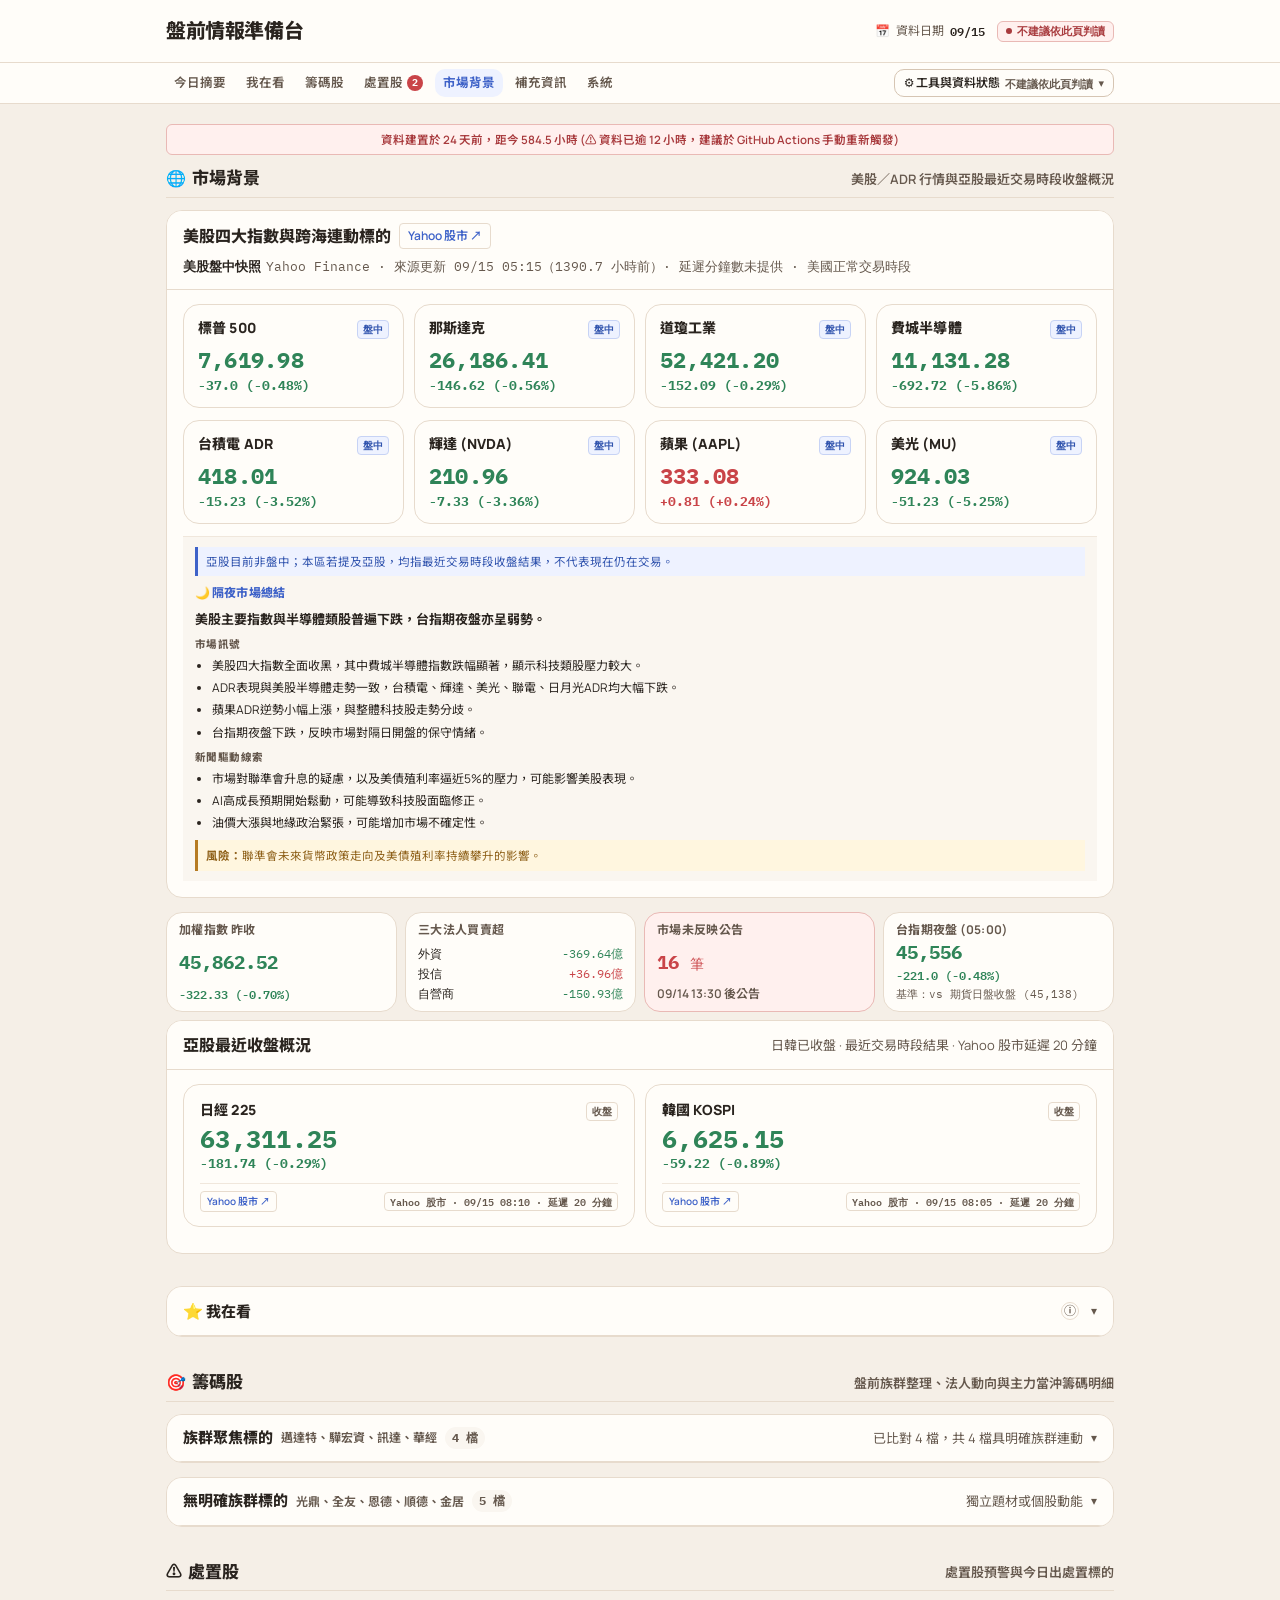
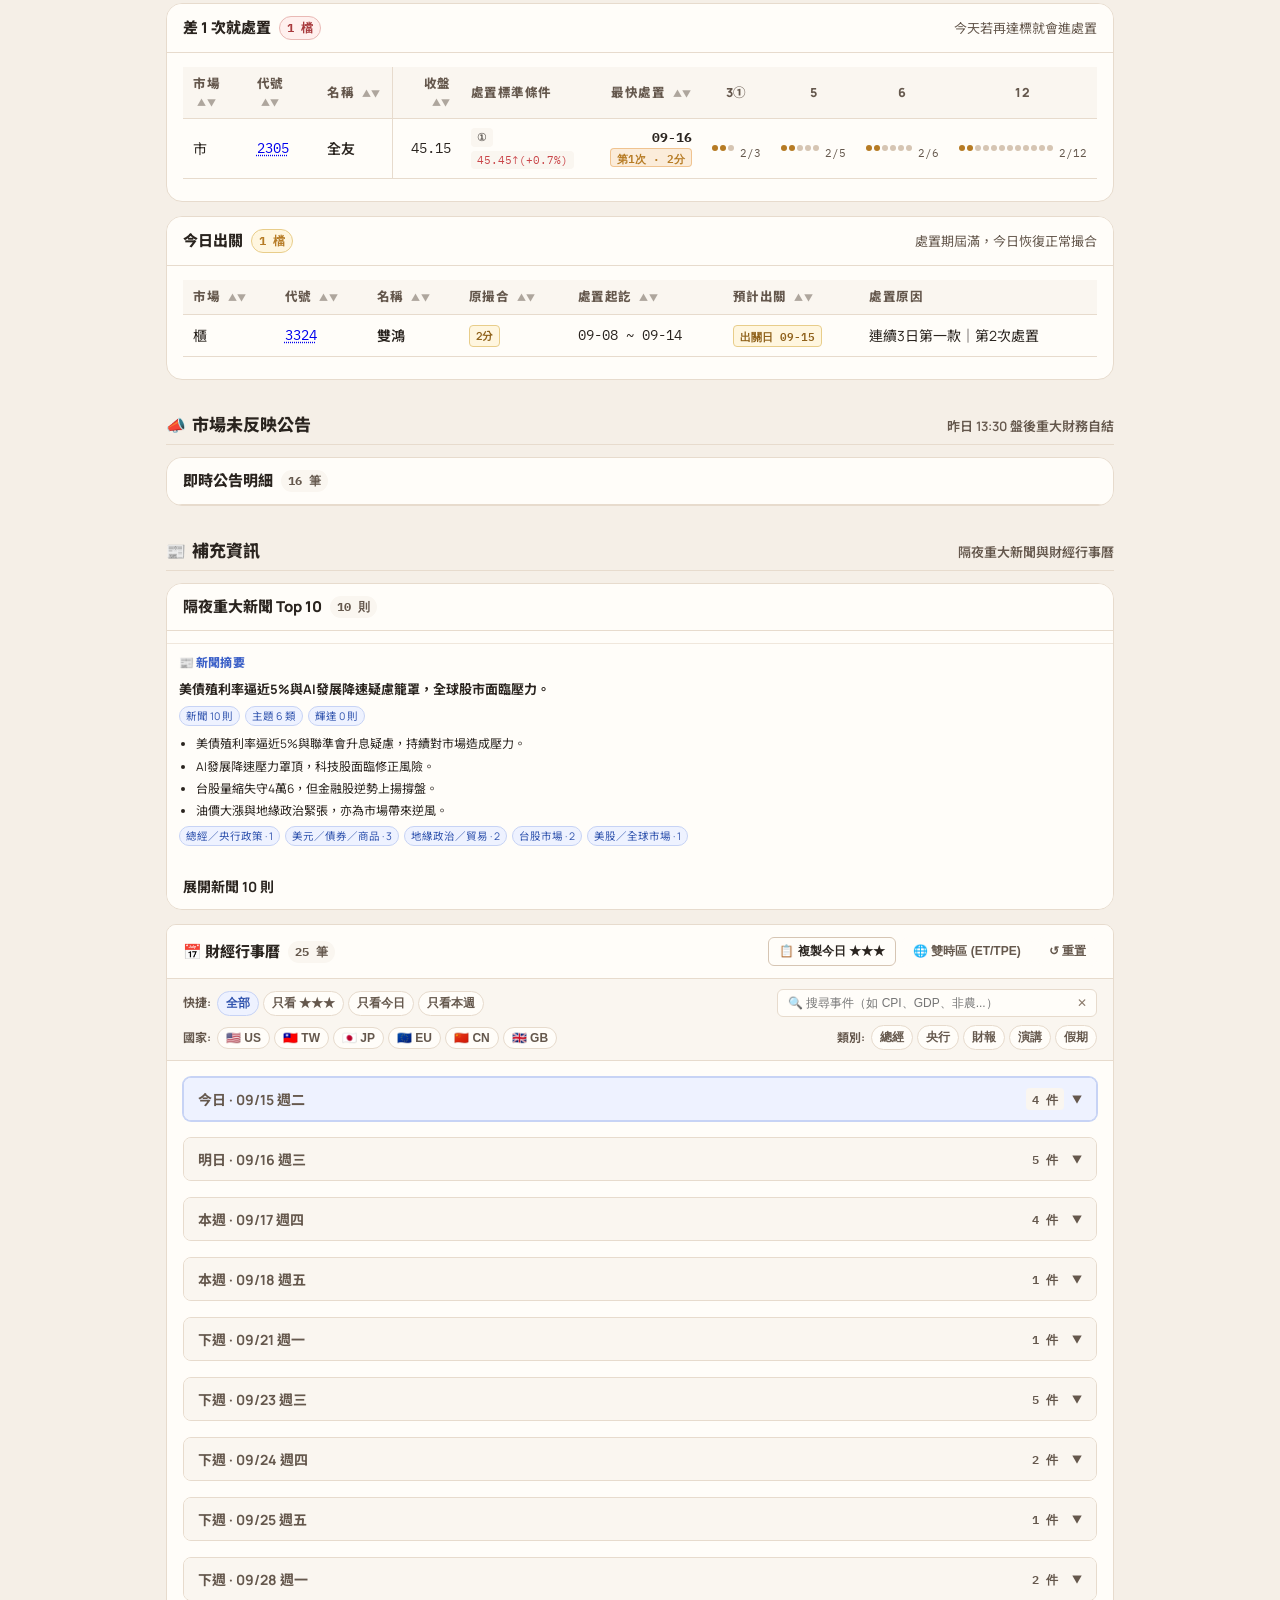
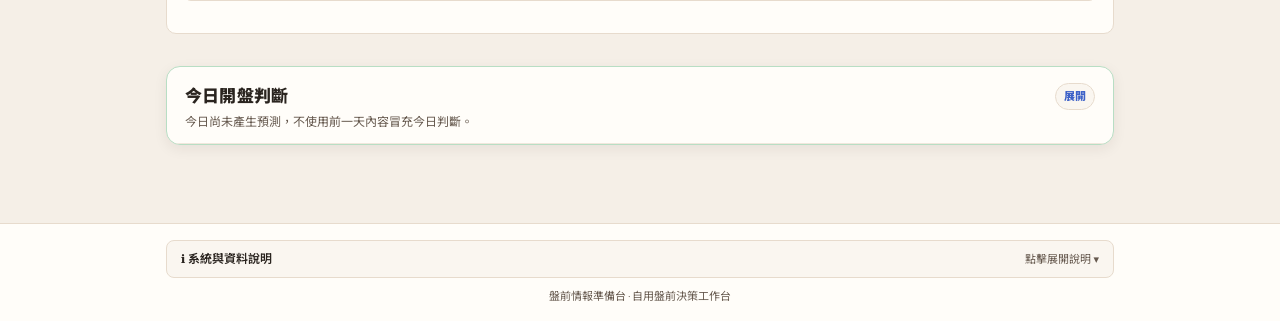
==== commit ca609dd5: "build premarket page for 2026-11-12" ====
--- a/docs/index.html
+++ b/docs/index.html
@@ -12,7 +12,7 @@
 <meta name="apple-mobile-web-app-title" content="PMIT 盤前">
 <script>
   (function() {
-    window.__PM_META__ = {"build_time": "2026-11-12 02:50", "build_version": "20261112_0250", "built_at": "2026-11-11T18:50:31.446476+00:00", "data_date": "09/15", "data_revision": "ef9ba7ed63377892", "hash": {"ai_summary": "2e57aae87ac1", "announcements": "0802c2edeeb6", "calendar": "9138bb269084", "candidates": "cc73ddd1b59d", "disposition": "0d5a91213d31", "learning_status": "a75b0b54d02c", "macro": "8bd1c810e397", "news": "d9ab46f3bbc6", "opening_forecast": "a6b8ca8f0e29", "opening_result": "0111d65af8d5", "stock_history": "3b2f47924586"}, "hours_since_us_close": 22.8, "overall_status": "unsafe", "packages": {"ai_summary": "data/ai_summary.json", "announcements": "data/announcements.json", "calendar": "data/calendar.json", "candidates": "data/candidates.json", "disposition": "data/disposition.json", "learning_status": "data/learning_status.json", "macro": "data/macro.json", "news": "data/news.json", "opening_forecast": "data/opening_forecast.json", "opening_result": "data/opening_result.json", "stock_history": "data/stock_history.json"}, "schema_version": 1, "show_banner": false, "sources": [{"age_minutes": 0.4, "combined_status_label": "\u6293\u53d6\u6b63\u5e38\u30fb\u8cc7\u6599\u65b0\u9bae", "data_date": null, "dependencies": [], "error_summary": null, "fallback_policy": "previous_snapshot_with_warning", "fallback_used": false, "fetch_status": "ok", "fetched_at": "2026-11-11T14:21:27.395495+08:00", "freshness": "fresh", "hard_expiry_minutes": 1440, "impact_desc": "\u7121\u6cd5\u638c\u63e1\u7f8e\u80a1\u6536\u76e4\u8207\u65e5\u97d3\u958b\u76e4\u8d70\u52e2\uff0c\u96e3\u4ee5\u8a55\u4f30\u65e9\u76e4\u958b\u76e4\u9023\u52d5\u65b9\u5411", "is_required": true, "name": "\u6307\u6578\u884c\u60c5 (\u7f8e\u80a1/\u4e9e\u80a1/ADR)", "notification": null, "notification_level": "critical", "reliability_label": "\u6838\u5fc3\u7a69\u5b9a", "reliability_tier": "core_stable", "retry_attempts": 0, "source_id": "indices", "status": "ok", "status_badge_class": "is-ok", "ttl_minutes": 720}, {"age_minutes": 0.4, "combined_status_label": "\u6293\u53d6\u6b63\u5e38\u30fb\u8cc7\u6599\u65b0\u9bae", "data_date": "09/15", "dependencies": [], "error_summary": null, "fallback_policy": "previous_snapshot_with_warning", "fallback_used": false, "fetch_status": "ok", "fetched_at": "2026-11-12T02:49:48.286148+08:00", "freshness": "fresh", "hard_expiry_minutes": 1440, "impact_desc": "\u7121\u6cd5\u53d6\u5f97\u5373\u6642\u8655\u7f6e\u7ba1\u5236\u6a19\u6e96\u8207\u51fa\u95dc\u540d\u55ae\uff0c\u7121\u6cd5\u9032\u884c\u98a8\u96aa\u907f\u96aa", "is_required": true, "name": "\u8655\u7f6e\u80a1\u8207\u51fa\u95dc\u9810\u8b66", "notification": null, "notification_level": "critical", "reliability_label": "\u6838\u5fc3\u7a69\u5b9a", "reliability_tier": "core_stable", "retry_attempts": 0, "source_id": "disposal", "status": "ok", "status_badge_class": "is-ok", "ttl_minutes": 720}, {"age_minutes": 0.4, "combined_status_label": "\u6293\u53d6\u6b63\u5e38\u30fb\u8cc7\u6599\u65b0\u9bae", "data_date": null, "dependencies": [], "error_summary": null, "fallback_policy": "previous_snapshot_with_warning", "fallback_used": false, "fetch_status": "ok", "fetched_at": "2026-11-11T10:53:01.391321+08:00", "freshness": "fresh", "hard_expiry_minutes": 1440, "impact_desc": "\u7f3a\u5c11\u6628\u65e5\u52a0\u6b0a\u6307\u6578\u8207\u5916\u8cc7/\u6295\u4fe1\u8cb7\u8ce3\u8d85\u91d1\u984d\u5f59\u6574", "is_required": false, "name": "\u5927\u76e4\u6628\u6536\u8207\u4e09\u5927\u6cd5\u4eba", "notification": null, "notification_level": "warning", "reliability_label": "\u6838\u5fc3\u7a69\u5b9a", "reliability_tier": "core_stable", "retry_attempts": 0, "source_id": "twse_summary", "status": "ok", "status_badge_class": "is-ok", "ttl_minutes": 720}, {"age_minutes": 0.4, "combined_status_label": "\u6293\u53d6\u6b63\u5e38\u30fb\u8cc7\u6599\u65b0\u9bae", "data_date": "2026-09-15", "dependencies": [], "error_summary": null, "fallback_policy": "previous_snapshot_with_warning", "fallback_used": false, "fetch_status": "ok", "fetched_at": "2026-11-11T10:53:01.391321+08:00", "freshness": "fresh", "hard_expiry_minutes": 720, "impact_desc": "\u7f3a\u5c11\u671f\u8ca8\u591c\u76e4\u884c\u60c5\u8207\u9ede\u4f4d\u8d70\u5411\uff0c\u53ef\u6539\u53c3\u8003\u7f8e\u80a1\u6307\u6578", "is_required": false, "name": "\u53f0\u6307\u671f\u591c\u76e4\u8d70\u52e2", "notification": null, "notification_level": "warning", "reliability_label": "\u91cd\u8981\u4f46\u53ef\u77ed\u66ab\u904e\u671f", "reliability_tier": "important_short_stale", "retry_attempts": 0, "source_id": "night_session", "status": "ok", "status_badge_class": "is-ok", "ttl_minutes": 180}, {"age_minutes": 0.0, "combined_status_label": "\u6293\u53d6\u6b63\u5e38\u30fb\u8cc7\u6599\u65b0\u9bae", "data_date": null, "dependencies": [], "error_summary": null, "fallback_policy": "fixture_or_previous_snapshot_with_warning", "fallback_used": false, "fetch_status": "ok", "fetched_at": "2026-11-11T10:53:27.901423+08:00", "freshness": "fresh", "hard_expiry_minutes": 720, "impact_desc": "\u7f3a\u5c11\u6bcf\u65e5\u5c08\u6b04\u65cf\u7fa4\u6574\u7406\uff0c\u5019\u9078\u80a1\u6e05\u55ae\u5c07\u5448\u73fe\u7a7a\u767d", "is_required": false, "name": "PressPlay \u76e4\u524d\u65cf\u7fa4\u8207\u6a19\u7684", "notification": null, "notification_level": "notice", "reliability_label": "\u9ad8\u98a8\u96aa\u4f86\u6e90", "reliability_tier": "high_risk", "retry_attempts": 0, "source_id": "pressplay", "status": "ok", "status_badge_class": "is-ok", "ttl_minutes": 360}, {"age_minutes": 0.4, "combined_status_label": "\u6293\u53d6\u6b63\u5e38\u30fb\u8cc7\u6599\u65b0\u9bae", "data_date": "2026/09/14", "dependencies": ["pressplay"], "error_summary": null, "fallback_policy": "previous_snapshot_with_warning", "fallback_used": false, "fetch_status": "ok", "fetched_at": "2026-11-11T10:53:01.390849+08:00", "freshness": "fresh", "hard_expiry_minutes": 720, "impact_desc": "\u7f3a\u5c11\u91cd\u9ede\u500b\u80a1\u4e4b\u5206\u9ede\u8cb7\u8ce3\u8207\u7576\u6c96\u7c4c\u78bc\u6392\u884c", "is_required": false, "name": "\u4e3b\u529b\u5238\u5546\u8207\u7576\u6c96\u7c4c\u78bc\u660e\u7d30", "notification": null, "notification_level": "notice", "reliability_label": "\u9ad8\u98a8\u96aa\u4f86\u6e90", "reliability_tier": "high_risk", "retry_attempts": 0, "source_id": "chengwaye_daily", "status": "ok", "status_badge_class": "is-ok", "ttl_minutes": 360}, {"age_minutes": 0.4, "combined_status_label": "\u6293\u53d6\u6b63\u5e38\u30fb\u8cc7\u6599\u65b0\u9bae", "data_date": null, "dependencies": ["pressplay", "chengwaye_daily"], "error_summary": null, "fallback_policy": "previous_snapshot_with_warning", "fallback_used": false, "fetch_status": "ok", "fetched_at": "2026-11-11T10:53:01.391321+08:00", "freshness": "fresh", "hard_expiry_minutes": 2880, "impact_desc": "\u7f3a\u5c11\u5019\u9078\u80a1\u6f32\u505c\u6b21\u6578\u3001\u6700\u8fd1\u6f32\u505c\u8207\u9694\u65e5\u8868\u73fe\u5c65\u6b77", "is_required": false, "name": "Chengwaye \u500b\u80a1\u6f32\u505c\u5c65\u6b77", "notification": null, "notification_level": "notice", "reliability_label": "\u9ad8\u98a8\u96aa\u4f86\u6e90", "reliability_tier": "high_risk", "retry_attempts": 0, "source_id": "chengwaye_stock_history", "status": "ok", "status_badge_class": "is-ok", "ttl_minutes": 1440}, {"age_minutes": 0.4, "combined_status_label": "\u6293\u53d6\u6b63\u5e38\u30fb\u8cc7\u6599\u65b0\u9bae", "data_date": "2026-09-15", "dependencies": [], "error_summary": null, "fallback_policy": "previous_snapshot_with_warning", "fallback_used": false, "fetch_status": "ok", "fetched_at": "2026-11-11T10:53:01.390849+08:00", "freshness": "fresh", "hard_expiry_minutes": 1440, "impact_desc": "\u7f3a\u5c11\u4eca\u65e5\u91cd\u78c5\u7e3d\u7d93\u6578\u64da\u8207\u4e8b\u4ef6\u65e5\u7a0b\u5012\u6578", "is_required": false, "name": "\u7e3d\u7d93\u8ca1\u7d93\u884c\u4e8b\u66c6", "notification": null, "notification_level": "warning", "reliability_label": "\u91cd\u8981\u4f46\u53ef\u77ed\u66ab\u904e\u671f", "reliability_tier": "important_short_stale", "retry_attempts": 0, "source_id": "calendar", "status": "ok", "status_badge_class": "is-ok", "ttl_minutes": 720}, {"age_minutes": 0.4, "combined_status_label": "\u6293\u53d6\u6b63\u5e38\u30fb\u8cc7\u6599\u65b0\u9bae", "data_date": null, "dependencies": [], "error_summary": null, "fallback_policy": "previous_snapshot_with_warning", "fallback_used": false, "fetch_status": "ok", "fetched_at": "2026-09-15T08:25:50.682524+08:00", "freshness": "fresh", "hard_expiry_minutes": 1440, "impact_desc": "\u7f3a\u5c11\u6628\u65e5\u76e4\u5f8c\u81ea\u7d50\u640d\u76ca\u8207\u71df\u6536\u516c\u544a\u7d71\u8a08", "is_required": false, "name": "\u5e02\u5834\u672a\u53cd\u6620\u91cd\u5927\u516c\u544a (\u8ca1\u5831/\u71df\u6536/\u8655\u5206)", "notification": null, "notification_level": "warning", "reliability_label": "\u91cd\u8981\u4f46\u53ef\u77ed\u66ab\u904e\u671f", "reliability_tier": "important_short_stale", "retry_attempts": 0, "source_id": "financials", "status": "ok", "status_badge_class": "is-ok", "ttl_minutes": 720}, {"age_minutes": 0.4, "combined_status_label": "\u6293\u53d6\u6b63\u5e38\u30fb\u8cc7\u6599\u65b0\u9bae", "data_date": null, "dependencies": [], "error_summary": null, "fallback_policy": "previous_snapshot_with_warning", "fallback_used": false, "fetch_status": "ok", "fetched_at": "2026-11-11T10:53:01.391321+08:00", "freshness": "fresh", "hard_expiry_minutes": 720, "impact_desc": "\u7f3a\u5c11\u9694\u591c\u7f8e\u80a1\u8207\u7522\u696d\u7126\u9ede\u65b0\u805e\u5feb\u8a0a", "is_required": false, "name": "\u76e4\u524d\u5373\u6642\u65b0\u805e\u805a\u5408", "notification": null, "notification_level": "notice", "reliability_label": "\u9ad8\u98a8\u96aa\u4f86\u6e90", "reliability_tier": "high_risk", "retry_attempts": 0, "source_id": "news", "status": "ok", "status_badge_class": "is-ok", "ttl_minutes": 180}], "stale_hours": 1386.4, "status_badge_class": "is-unsafe", "status_label": "\u4e0d\u5efa\u8b70\u4f9d\u6b64\u9801\u5224\u8b80", "summary_reasons": ["\u8655\u7f6e\u8cc7\u6599\u65e5\u671f\u4e0d\u7b26\uff1a\u8655\u7f6e\u4f86\u6e90\u6a19\u8a3b\u9069\u7528 09/15\uff0c\u4f46\u76ee\u6a19\u4ea4\u6613\u65e5\u70ba 11/13\uff08\u76f8\u5dee -58 \u5929\uff09"], "us_market_context": {"badge": "\u76e4\u4e2d", "badge_short": "\u76e4\u4e2d", "detail": "Yahoo Finance \u00b7 \u4f86\u6e90\u66f4\u65b0 09/15 05:15\uff081389.6 \u5c0f\u6642\u524d\uff09\u00b7 \u5ef6\u9072\u5206\u9418\u6578\u672a\u63d0\u4f9b \u00b7 \u7f8e\u570b\u6b63\u5e38\u4ea4\u6613\u6642\u6bb5", "label": "\u7f8e\u80a1\u76e4\u4e2d\u5feb\u7167", "pill_class": "pill-live", "session_key": "regular", "title": "Yahoo Finance Chart \u63d0\u4f9b\u4f86\u6e90\u66f4\u65b0\u6642\u9593\uff1b\u672a\u63d0\u4f9b\u53ef\u9a57\u8b49\u7684\u5ef6\u9072\u5206\u9418\u6578", "updated_label": "09/15 05:15"}};
+    window.__PM_META__ = {"build_time": "2026-11-12 03:57", "build_version": "20261112_0357", "built_at": "2026-11-11T19:57:56.960446+00:00", "data_date": "09/15", "data_revision": "70c26ffb00e8fcbd", "hash": {"ai_summary": "d6ebeea417e3", "announcements": "0802c2edeeb6", "calendar": "9138bb269084", "candidates": "cc73ddd1b59d", "disposition": "0d5a91213d31", "learning_status": "a75b0b54d02c", "macro": "8bd1c810e397", "news": "d9ab46f3bbc6", "opening_forecast": "a6b8ca8f0e29", "opening_result": "0111d65af8d5", "stock_history": "3b2f47924586"}, "hours_since_us_close": 24.0, "overall_status": "unsafe", "packages": {"ai_summary": "data/ai_summary.json", "announcements": "data/announcements.json", "calendar": "data/calendar.json", "candidates": "data/candidates.json", "disposition": "data/disposition.json", "learning_status": "data/learning_status.json", "macro": "data/macro.json", "news": "data/news.json", "opening_forecast": "data/opening_forecast.json", "opening_result": "data/opening_result.json", "stock_history": "data/stock_history.json"}, "schema_version": 1, "show_banner": false, "sources": [{"age_minutes": 0.4, "combined_status_label": "\u6293\u53d6\u6b63\u5e38\u30fb\u8cc7\u6599\u65b0\u9bae", "data_date": null, "dependencies": [], "error_summary": null, "fallback_policy": "previous_snapshot_with_warning", "fallback_used": false, "fetch_status": "ok", "fetched_at": "2026-11-11T14:21:27.395495+08:00", "freshness": "fresh", "hard_expiry_minutes": 1440, "impact_desc": "\u7121\u6cd5\u638c\u63e1\u7f8e\u80a1\u6536\u76e4\u8207\u65e5\u97d3\u958b\u76e4\u8d70\u52e2\uff0c\u96e3\u4ee5\u8a55\u4f30\u65e9\u76e4\u958b\u76e4\u9023\u52d5\u65b9\u5411", "is_required": true, "name": "\u6307\u6578\u884c\u60c5 (\u7f8e\u80a1/\u4e9e\u80a1/ADR)", "notification": null, "notification_level": "critical", "reliability_label": "\u6838\u5fc3\u7a69\u5b9a", "reliability_tier": "core_stable", "retry_attempts": 0, "source_id": "indices", "status": "ok", "status_badge_class": "is-ok", "ttl_minutes": 720}, {"age_minutes": 0.4, "combined_status_label": "\u6293\u53d6\u6b63\u5e38\u30fb\u8cc7\u6599\u65b0\u9bae", "data_date": "09/15", "dependencies": [], "error_summary": null, "fallback_policy": "previous_snapshot_with_warning", "fallback_used": false, "fetch_status": "ok", "fetched_at": "2026-11-12T02:49:48.286148+08:00", "freshness": "fresh", "hard_expiry_minutes": 1440, "impact_desc": "\u7121\u6cd5\u53d6\u5f97\u5373\u6642\u8655\u7f6e\u7ba1\u5236\u6a19\u6e96\u8207\u51fa\u95dc\u540d\u55ae\uff0c\u7121\u6cd5\u9032\u884c\u98a8\u96aa\u907f\u96aa", "is_required": true, "name": "\u8655\u7f6e\u80a1\u8207\u51fa\u95dc\u9810\u8b66", "notification": null, "notification_level": "critical", "reliability_label": "\u6838\u5fc3\u7a69\u5b9a", "reliability_tier": "core_stable", "retry_attempts": 0, "source_id": "disposal", "status": "ok", "status_badge_class": "is-ok", "ttl_minutes": 720}, {"age_minutes": 0.4, "combined_status_label": "\u6293\u53d6\u6b63\u5e38\u30fb\u8cc7\u6599\u65b0\u9bae", "data_date": null, "dependencies": [], "error_summary": null, "fallback_policy": "previous_snapshot_with_warning", "fallback_used": false, "fetch_status": "ok", "fetched_at": "2026-11-11T10:53:01.391321+08:00", "freshness": "fresh", "hard_expiry_minutes": 1440, "impact_desc": "\u7f3a\u5c11\u6628\u65e5\u52a0\u6b0a\u6307\u6578\u8207\u5916\u8cc7/\u6295\u4fe1\u8cb7\u8ce3\u8d85\u91d1\u984d\u5f59\u6574", "is_required": false, "name": "\u5927\u76e4\u6628\u6536\u8207\u4e09\u5927\u6cd5\u4eba", "notification": null, "notification_level": "warning", "reliability_label": "\u6838\u5fc3\u7a69\u5b9a", "reliability_tier": "core_stable", "retry_attempts": 0, "source_id": "twse_summary", "status": "ok", "status_badge_class": "is-ok", "ttl_minutes": 720}, {"age_minutes": 0.4, "combined_status_label": "\u6293\u53d6\u6b63\u5e38\u30fb\u8cc7\u6599\u65b0\u9bae", "data_date": "2026-09-15", "dependencies": [], "error_summary": null, "fallback_policy": "previous_snapshot_with_warning", "fallback_used": false, "fetch_status": "ok", "fetched_at": "2026-11-11T10:53:01.391321+08:00", "freshness": "fresh", "hard_expiry_minutes": 720, "impact_desc": "\u7f3a\u5c11\u671f\u8ca8\u591c\u76e4\u884c\u60c5\u8207\u9ede\u4f4d\u8d70\u5411\uff0c\u53ef\u6539\u53c3\u8003\u7f8e\u80a1\u6307\u6578", "is_required": false, "name": "\u53f0\u6307\u671f\u591c\u76e4\u8d70\u52e2", "notification": null, "notification_level": "warning", "reliability_label": "\u91cd\u8981\u4f46\u53ef\u77ed\u66ab\u904e\u671f", "reliability_tier": "important_short_stale", "retry_attempts": 0, "source_id": "night_session", "status": "ok", "status_badge_class": "is-ok", "ttl_minutes": 180}, {"age_minutes": 0.0, "combined_status_label": "\u6293\u53d6\u6b63\u5e38\u30fb\u8cc7\u6599\u65b0\u9bae", "data_date": null, "dependencies": [], "error_summary": null, "fallback_policy": "fixture_or_previous_snapshot_with_warning", "fallback_used": false, "fetch_status": "ok", "fetched_at": "2026-11-12T03:57:41.375981+08:00", "freshness": "fresh", "hard_expiry_minutes": 720, "impact_desc": "\u7f3a\u5c11\u6bcf\u65e5\u5c08\u6b04\u65cf\u7fa4\u6574\u7406\uff0c\u5019\u9078\u80a1\u6e05\u55ae\u5c07\u5448\u73fe\u7a7a\u767d", "is_required": false, "name": "PressPlay \u76e4\u524d\u65cf\u7fa4\u8207\u6a19\u7684", "notification": null, "notification_level": "notice", "reliability_label": "\u9ad8\u98a8\u96aa\u4f86\u6e90", "reliability_tier": "high_risk", "retry_attempts": 0, "source_id": "pressplay", "status": "ok", "status_badge_class": "is-ok", "ttl_minutes": 360}, {"age_minutes": 0.4, "combined_status_label": "\u6293\u53d6\u6b63\u5e38\u30fb\u8cc7\u6599\u65b0\u9bae", "data_date": "2026/09/14", "dependencies": ["pressplay"], "error_summary": null, "fallback_policy": "previous_snapshot_with_warning", "fallback_used": false, "fetch_status": "ok", "fetched_at": "2026-11-12T03:57:16.990461+08:00", "freshness": "fresh", "hard_expiry_minutes": 720, "impact_desc": "\u7f3a\u5c11\u91cd\u9ede\u500b\u80a1\u4e4b\u5206\u9ede\u8cb7\u8ce3\u8207\u7576\u6c96\u7c4c\u78bc\u6392\u884c", "is_required": false, "name": "\u4e3b\u529b\u5238\u5546\u8207\u7576\u6c96\u7c4c\u78bc\u660e\u7d30", "notification": null, "notification_level": "notice", "reliability_label": "\u9ad8\u98a8\u96aa\u4f86\u6e90", "reliability_tier": "high_risk", "retry_attempts": 0, "source_id": "chengwaye_daily", "status": "ok", "status_badge_class": "is-ok", "ttl_minutes": 360}, {"age_minutes": 0.4, "combined_status_label": "\u6293\u53d6\u6b63\u5e38\u30fb\u8cc7\u6599\u65b0\u9bae", "data_date": null, "dependencies": ["pressplay", "chengwaye_daily"], "error_summary": null, "fallback_policy": "previous_snapshot_with_warning", "fallback_used": false, "fetch_status": "ok", "fetched_at": "2026-11-12T03:57:16.990713+08:00", "freshness": "fresh", "hard_expiry_minutes": 2880, "impact_desc": "\u7f3a\u5c11\u5019\u9078\u80a1\u6f32\u505c\u6b21\u6578\u3001\u6700\u8fd1\u6f32\u505c\u8207\u9694\u65e5\u8868\u73fe\u5c65\u6b77", "is_required": false, "name": "Chengwaye \u500b\u80a1\u6f32\u505c\u5c65\u6b77", "notification": null, "notification_level": "notice", "reliability_label": "\u9ad8\u98a8\u96aa\u4f86\u6e90", "reliability_tier": "high_risk", "retry_attempts": 0, "source_id": "chengwaye_stock_history", "status": "ok", "status_badge_class": "is-ok", "ttl_minutes": 1440}, {"age_minutes": 0.4, "combined_status_label": "\u6293\u53d6\u6b63\u5e38\u30fb\u8cc7\u6599\u65b0\u9bae", "data_date": "2026-09-15", "dependencies": [], "error_summary": null, "fallback_policy": "previous_snapshot_with_warning", "fallback_used": false, "fetch_status": "ok", "fetched_at": "2026-11-11T10:53:01.390849+08:00", "freshness": "fresh", "hard_expiry_minutes": 1440, "impact_desc": "\u7f3a\u5c11\u4eca\u65e5\u91cd\u78c5\u7e3d\u7d93\u6578\u64da\u8207\u4e8b\u4ef6\u65e5\u7a0b\u5012\u6578", "is_required": false, "name": "\u7e3d\u7d93\u8ca1\u7d93\u884c\u4e8b\u66c6", "notification": null, "notification_level": "warning", "reliability_label": "\u91cd\u8981\u4f46\u53ef\u77ed\u66ab\u904e\u671f", "reliability_tier": "important_short_stale", "retry_attempts": 0, "source_id": "calendar", "status": "ok", "status_badge_class": "is-ok", "ttl_minutes": 720}, {"age_minutes": 0.4, "combined_status_label": "\u6293\u53d6\u6b63\u5e38\u30fb\u8cc7\u6599\u65b0\u9bae", "data_date": null, "dependencies": [], "error_summary": null, "fallback_policy": "previous_snapshot_with_warning", "fallback_used": false, "fetch_status": "ok", "fetched_at": "2026-09-15T08:25:50.682524+08:00", "freshness": "fresh", "hard_expiry_minutes": 1440, "impact_desc": "\u7f3a\u5c11\u6628\u65e5\u76e4\u5f8c\u81ea\u7d50\u640d\u76ca\u8207\u71df\u6536\u516c\u544a\u7d71\u8a08", "is_required": false, "name": "\u5e02\u5834\u672a\u53cd\u6620\u91cd\u5927\u516c\u544a (\u8ca1\u5831/\u71df\u6536/\u8655\u5206)", "notification": null, "notification_level": "warning", "reliability_label": "\u91cd\u8981\u4f46\u53ef\u77ed\u66ab\u904e\u671f", "reliability_tier": "important_short_stale", "retry_attempts": 0, "source_id": "financials", "status": "ok", "status_badge_class": "is-ok", "ttl_minutes": 720}, {"age_minutes": 0.4, "combined_status_label": "\u6293\u53d6\u6b63\u5e38\u30fb\u8cc7\u6599\u65b0\u9bae", "data_date": null, "dependencies": [], "error_summary": null, "fallback_policy": "previous_snapshot_with_warning", "fallback_used": false, "fetch_status": "ok", "fetched_at": "2026-11-11T10:53:01.391321+08:00", "freshness": "fresh", "hard_expiry_minutes": 720, "impact_desc": "\u7f3a\u5c11\u9694\u591c\u7f8e\u80a1\u8207\u7522\u696d\u7126\u9ede\u65b0\u805e\u5feb\u8a0a", "is_required": false, "name": "\u76e4\u524d\u5373\u6642\u65b0\u805e\u805a\u5408", "notification": null, "notification_level": "notice", "reliability_label": "\u9ad8\u98a8\u96aa\u4f86\u6e90", "reliability_tier": "high_risk", "retry_attempts": 0, "source_id": "news", "status": "ok", "status_badge_class": "is-ok", "ttl_minutes": 180}], "stale_hours": 1387.5, "status_badge_class": "is-unsafe", "status_label": "\u4e0d\u5efa\u8b70\u4f9d\u6b64\u9801\u5224\u8b80", "summary_reasons": ["\u8655\u7f6e\u8cc7\u6599\u65e5\u671f\u4e0d\u7b26\uff1a\u8655\u7f6e\u4f86\u6e90\u6a19\u8a3b\u9069\u7528 09/15\uff0c\u4f46\u76ee\u6a19\u4ea4\u6613\u65e5\u70ba 11/13\uff08\u76f8\u5dee -58 \u5929\uff09"], "us_market_context": {"badge": "\u76e4\u4e2d", "badge_short": "\u76e4\u4e2d", "detail": "Yahoo Finance \u00b7 \u4f86\u6e90\u66f4\u65b0 09/15 05:15\uff081390.7 \u5c0f\u6642\u524d\uff09\u00b7 \u5ef6\u9072\u5206\u9418\u6578\u672a\u63d0\u4f9b \u00b7 \u7f8e\u570b\u6b63\u5e38\u4ea4\u6613\u6642\u6bb5", "label": "\u7f8e\u80a1\u76e4\u4e2d\u5feb\u7167", "pill_class": "pill-live", "session_key": "regular", "title": "Yahoo Finance Chart \u63d0\u4f9b\u4f86\u6e90\u66f4\u65b0\u6642\u9593\uff1b\u672a\u63d0\u4f9b\u53ef\u9a57\u8b49\u7684\u5ef6\u9072\u5206\u9418\u6578", "updated_label": "09/15 05:15"}};
     if (localStorage.getItem('pmit_debug') === '1') {
       var pmMeta = window.__PM_META__;
       if (pmMeta && Number(pmMeta.stale_hours) >= 24 && pmMeta.overall_status === 'ready') {
@@ -3504,7 +3504,7 @@
         
         <p class="ai-briefing-empty">目前未發現明顯資料品質警告。</p>
         
-        <div class="ai-briefing-footnote">資料來源正常運作。 · 2026-11-12T02:50</div>
+        <div class="ai-briefing-footnote">所有行情數據均為市場收盤或夜盤結果，亞洲股市數據為前一交易時段收盤結果，非當下盤中即時行情。 · 2026-11-12T03:57</div>
       </div>
             </details>
           </div>
@@ -3524,8 +3524,8 @@
     </div>
 
     <!-- Stale Banner -->
-    <div class="stale-banner" data-hours="1386">
-      資料建置於 <time datetime="2026-11-11T18:50:31.446476+00:00" data-relative data-relative-kind="build">02:50</time><span id="stale-banner-detail"></span>
+    <div class="stale-banner" data-hours="1387">
+      資料建置於 <time datetime="2026-11-11T19:57:56.960446+00:00" data-relative data-relative-kind="build">03:57</time><span id="stale-banner-detail"></span>
     </div>
 
     <div id="holiday-notice" class="stale-banner holiday-notice" role="status" aria-live="polite" hidden></div>
@@ -5356,7 +5356,7 @@
             <h3 class="card-title">美股四大指數與跨海連動標的</h3>
             <a class="cal-link-btn" href="https://tw.stock.yahoo.com/markets" target="_blank" rel="noopener noreferrer" title="開啟 Yahoo 股市市場頁">Yahoo 股市 ↗</a>
           </div>
-          <span class="card-tip font-mono market-status-detail" title="Yahoo Finance Chart 提供來源更新時間；未提供可驗證的延遲分鐘數"><strong>美股盤中快照</strong><span class="market-status-note">Yahoo Finance · 來源更新 09/15 05:15（1389.6 小時前）· 延遲分鐘數未提供 · 美國正常交易時段</span></span>
+          <span class="card-tip font-mono market-status-detail" title="Yahoo Finance Chart 提供來源更新時間；未提供可驗證的延遲分鐘數"><strong>美股盤中快照</strong><span class="market-status-note">Yahoo Finance · 來源更新 09/15 05:15（1390.7 小時前）· 延遲分鐘數未提供 · 美國正常交易時段</span></span>
         </div>
 
         <div class="data-block">
@@ -5470,19 +5470,19 @@
             <p class="ai-briefing-context-note">亞股目前非盤中；本區若提及亞股，均指最近交易時段收盤結果，不代表現在仍在交易。</p>
             
             <div class="ai-briefing-kicker">🌙 隔夜市場總結</div>
-            <h4 class="ai-briefing-headline">美股主要指數全面下跌，費城半導體指數與科技相關ADR跌幅顯著，台指期夜盤同步走低。</h4>
+            <h4 class="ai-briefing-headline">美股主要指數與半導體類股普遍下跌，台指期夜盤亦呈弱勢。</h4>
             
             
             <div class="ai-briefing-subhead">市場訊號</div>
             <ul class="ai-briefing-list">
               
-              <li>美國主要股指普遍收跌，其中那斯達克指數與費城半導體指數跌幅較大，顯示科技股承壓。</li>
+              <li>美股四大指數全面收黑，其中費城半導體指數跌幅顯著，顯示科技類股壓力較大。</li>
               
-              <li>費城半導體指數大幅下挫近6%，反映半導體產業面臨顯著賣壓。</li>
+              <li>ADR表現與美股半導體走勢一致，台積電、輝達、美光、聯電、日月光ADR均大幅下跌。</li>
               
-              <li>多數台灣相關ADR，特別是半導體類股，呈現明顯跌勢，與費半指數走勢一致。</li>
+              <li>蘋果ADR逆勢小幅上漲，與整體科技股走勢分歧。</li>
               
-              <li>台指期夜盤亦呈現下跌，顯示市場情緒偏向保守。</li>
+              <li>台指期夜盤下跌，反映市場對隔日開盤的保守情緒。</li>
               
             </ul>
             
@@ -5490,16 +5490,16 @@
             <div class="ai-briefing-subhead">新聞驅動線索</div>
             <ul class="ai-briefing-list">
               
-              <li>市場對聯準會升息時程與幅度的擔憂。</li>
+              <li>市場對聯準會升息的疑慮，以及美債殖利率逼近5%的壓力，可能影響美股表現。</li>
               
-              <li>美國公債殖利率持續走高，對股市評價構成壓力。</li>
+              <li>AI高成長預期開始鬆動，可能導致科技股面臨修正。</li>
               
-              <li>AI產業高成長預期可能鬆動的疑慮。</li>
+              <li>油價大漲與地緣政治緊張，可能增加市場不確定性。</li>
               
             </ul>
             
             
-            <div class="ai-briefing-risk"><strong>風險：</strong>聯準會貨幣政策緊縮可能對全球流動性造成影響。</div>
+            <div class="ai-briefing-risk"><strong>風險：</strong>聯準會未來貨幣政策走向及美債殖利率持續攀升的影響。</div>
             
           </div>
         </div>
@@ -5645,7 +5645,7 @@
         </div>
         <div class="ai-inline-panel ai-news-inline-panel">
           <div class="ai-briefing-kicker">📰 新聞摘要</div>
-          <h4 class="ai-briefing-headline">美債殖利率飆升與聯準會升息疑慮籠罩，AI發展降速壓力衝擊科技股。</h4>
+          <h4 class="ai-briefing-headline">美債殖利率逼近5%與AI發展降速疑慮籠罩，全球股市面臨壓力。</h4>
           <div class="ai-news-stats">
             <span>新聞 10 則</span>
             <span>主題 6 類</span>
@@ -5654,13 +5654,13 @@
           
           <ul class="ai-briefing-list">
             
-            <li>聯準會升息與美債殖利率飆升的疑慮持續影響全球市場。</li>
+            <li>美債殖利率逼近5%與聯準會升息疑慮，持續對市場造成壓力。</li>
             
-            <li>AI發展降速壓力衝擊科技股，導致相關指數與個股下跌。</li>
+            <li>AI發展降速壓力罩頂，科技股面臨修正風險。</li>
             
-            <li>台股受多重因素影響量縮收跌，金融股表現相對強勢。</li>
+            <li>台股量縮失守4萬6，但金融股逆勢上揚撐盤。</li>
             
-            <li>地緣政治風險與油價上漲亦為市場關注焦點。</li>
+            <li>油價大漲與地緣政治緊張，亦為市場帶來逆風。</li>
             
           </ul>
           
@@ -7946,7 +7946,7 @@
                 <td data-label="綜合評級">
                   <span class="status-badge is-ok">抓取正常・資料新鮮</span>
                 </td>
-                <td data-label="取得時間" class="font-mono" style="font-size:11px;"><time datetime="2026-11-11T10:53:27.901423+08:00" data-relative data-relative-kind="source">10:53</time></td>
+                <td data-label="取得時間" class="font-mono" style="font-size:11px;"><time datetime="2026-11-12T03:57:41.375981+08:00" data-relative data-relative-kind="source">03:57</time></td>
                 <td data-label="適用日期" class="font-mono" style="font-size:11.5px;">—</td>
                 <td data-label="對判讀影響" style="font-size:12px; color:var(--text-main);">缺少每日專欄族群整理，候選股清單將呈現空白</td>
               </tr>
@@ -7973,7 +7973,7 @@
                 <td data-label="綜合評級">
                   <span class="status-badge is-ok">抓取正常・資料新鮮</span>
                 </td>
-                <td data-label="取得時間" class="font-mono" style="font-size:11px;"><time datetime="2026-11-11T10:53:01.390849+08:00" data-relative data-relative-kind="source">10:53</time></td>
+                <td data-label="取得時間" class="font-mono" style="font-size:11px;"><time datetime="2026-11-12T03:57:16.990461+08:00" data-relative data-relative-kind="source">03:57</time></td>
                 <td data-label="適用日期" class="font-mono" style="font-size:11.5px;">2026/09/14</td>
                 <td data-label="對判讀影響" style="font-size:12px; color:var(--text-main);">缺少重點個股之分點買賣與當沖籌碼排行</td>
               </tr>
@@ -8000,7 +8000,7 @@
                 <td data-label="綜合評級">
                   <span class="status-badge is-ok">抓取正常・資料新鮮</span>
                 </td>
-                <td data-label="取得時間" class="font-mono" style="font-size:11px;"><time datetime="2026-11-11T10:53:01.391321+08:00" data-relative data-relative-kind="source">10:53</time></td>
+                <td data-label="取得時間" class="font-mono" style="font-size:11px;"><time datetime="2026-11-12T03:57:16.990713+08:00" data-relative data-relative-kind="source">03:57</time></td>
                 <td data-label="適用日期" class="font-mono" style="font-size:11.5px;">—</td>
                 <td data-label="對判讀影響" style="font-size:12px; color:var(--text-main);">缺少候選股漲停次數、最近漲停與隔日表現履歷</td>
               </tr>
@@ -8091,7 +8091,7 @@
         </div>
       </div>
       <div class="modal-foot" style="display:flex; justify-content:space-between; align-items:center; padding:12px 16px; border-top:1px solid var(--border); flex-wrap:wrap; gap:8px;">
-        <span style="font-size:11.5px; color:var(--text-muted);">建置基準時間：02:50（每早 07:35 自動更新）</span>
+        <span style="font-size:11.5px; color:var(--text-muted);">建置基準時間：03:57（每早 07:35 自動更新）</span>
         <div style="display:flex; gap:8px;">
           <button type="button" class="watch-btn" onclick="window.pm.closeSourceStatusModal()">關閉</button>
           <button type="button" class="watch-btn primary" id="btn-check-source-health" onclick="window.pm.checkSourceHealth(this)">🔄 重新整理檢查</button>
@@ -8119,7 +8119,7 @@
             <summary>診斷紀錄</summary>
             <pre id="pmit-log" role="log" aria-live="polite">尚無本次工作階段紀錄</pre>
           </details>
-          <div class="footer-note" style="font-size:11px; color:var(--text-muted); margin-top:8px; text-align:center;">摘要來源：PressPlay 文章（僅供自用，未對外發布） · GitHub Actions 上次執行成功時間：<time class="font-mono" datetime="2026-11-11T18:50:31.446476+00:00" data-relative data-relative-kind="clock">02:50</time></div>
+          <div class="footer-note" style="font-size:11px; color:var(--text-muted); margin-top:8px; text-align:center;">摘要來源：PressPlay 文章（僅供自用，未對外發布） · GitHub Actions 上次執行成功時間：<time class="font-mono" datetime="2026-11-11T19:57:56.960446+00:00" data-relative data-relative-kind="clock">03:57</time></div>
         </div>
       </details>
       <div class="footer-copy" style="margin-top:10px; text-align:center; font-size:11px; color:var(--text-muted);">盤前情報準備台 · 自用盤前決策工作台</div>
@@ -9934,7 +9934,7 @@
 
   function updateSlowTimers() {
     var meta = window.__PM_META__ || {};
-    var genStr = meta.built_at || meta.build_time || '2026-11-12 02:50';
+    var genStr = meta.built_at || meta.build_time || '2026-11-12 03:57';
     if (!genStr) return;
 
     var genTime = new Date(genStr.replace(/\//g, '-').replace(' ', 'T') + ':00+08:00').getTime();
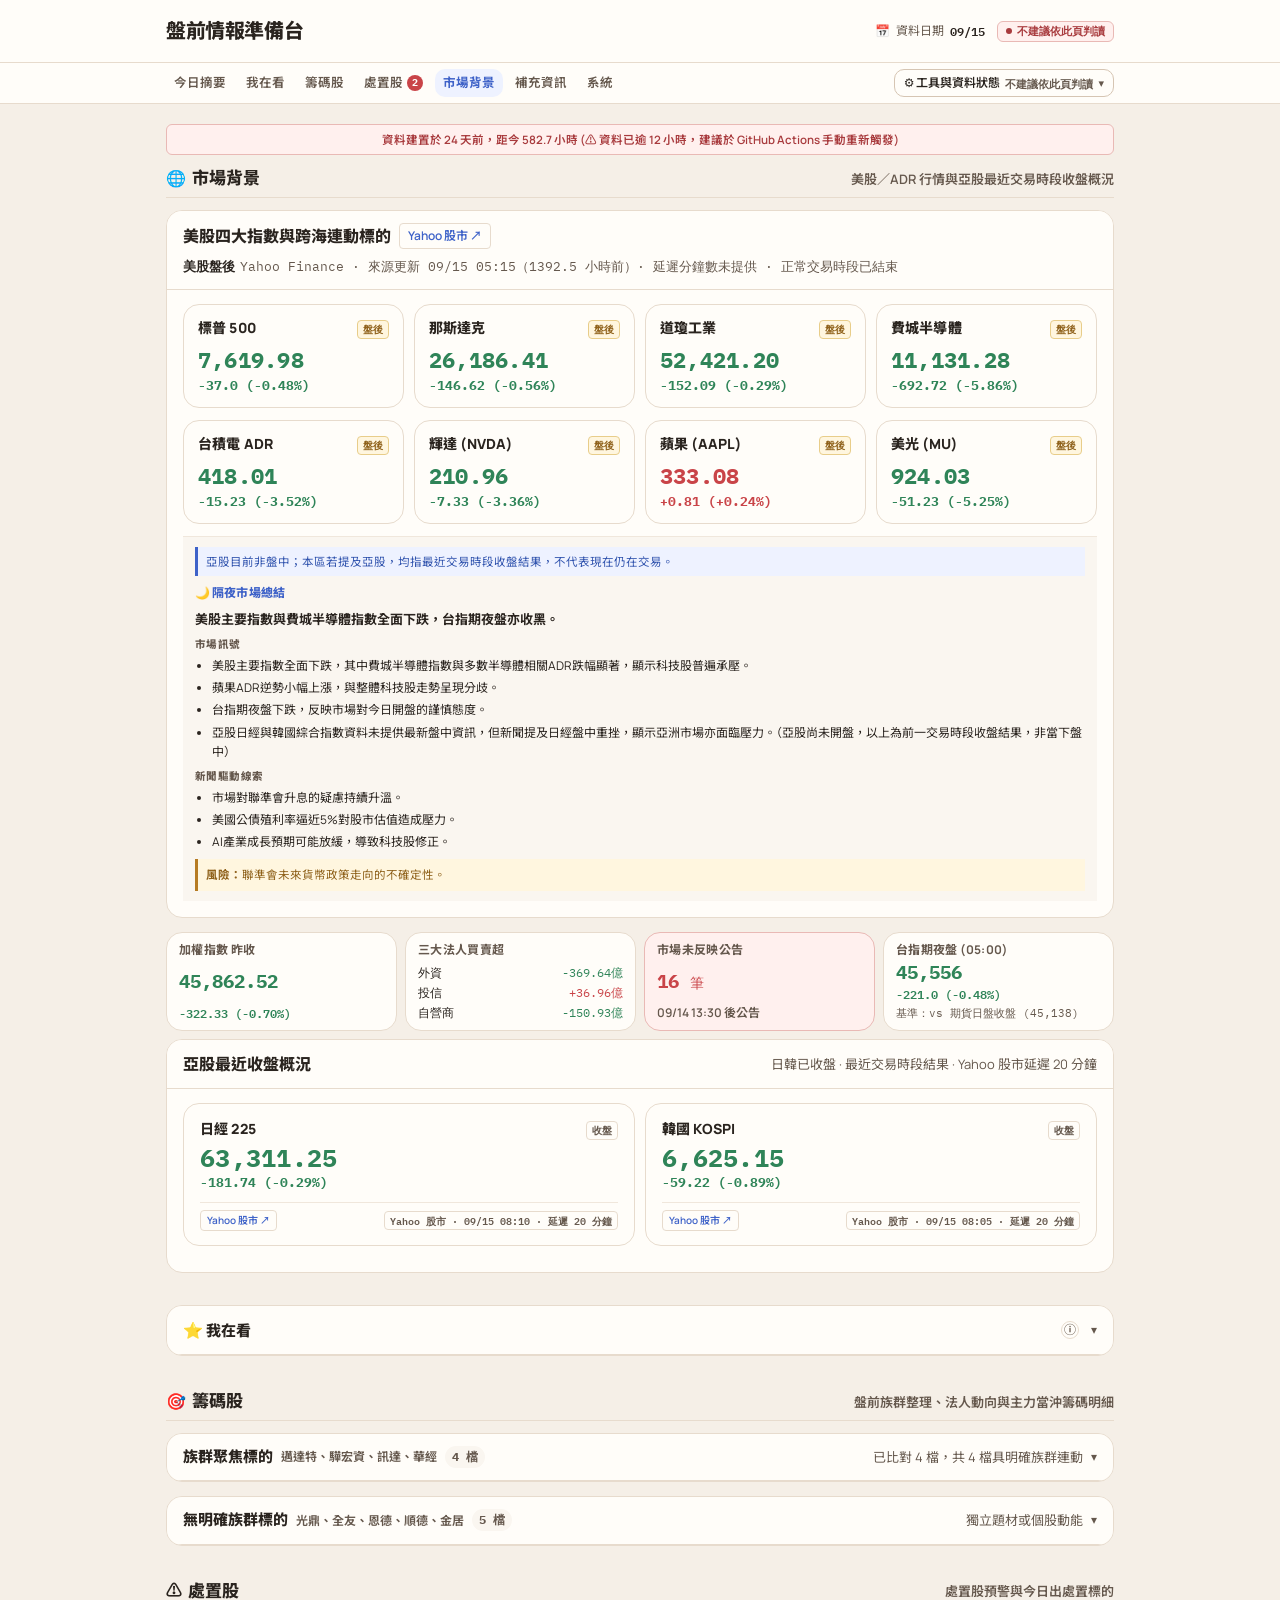
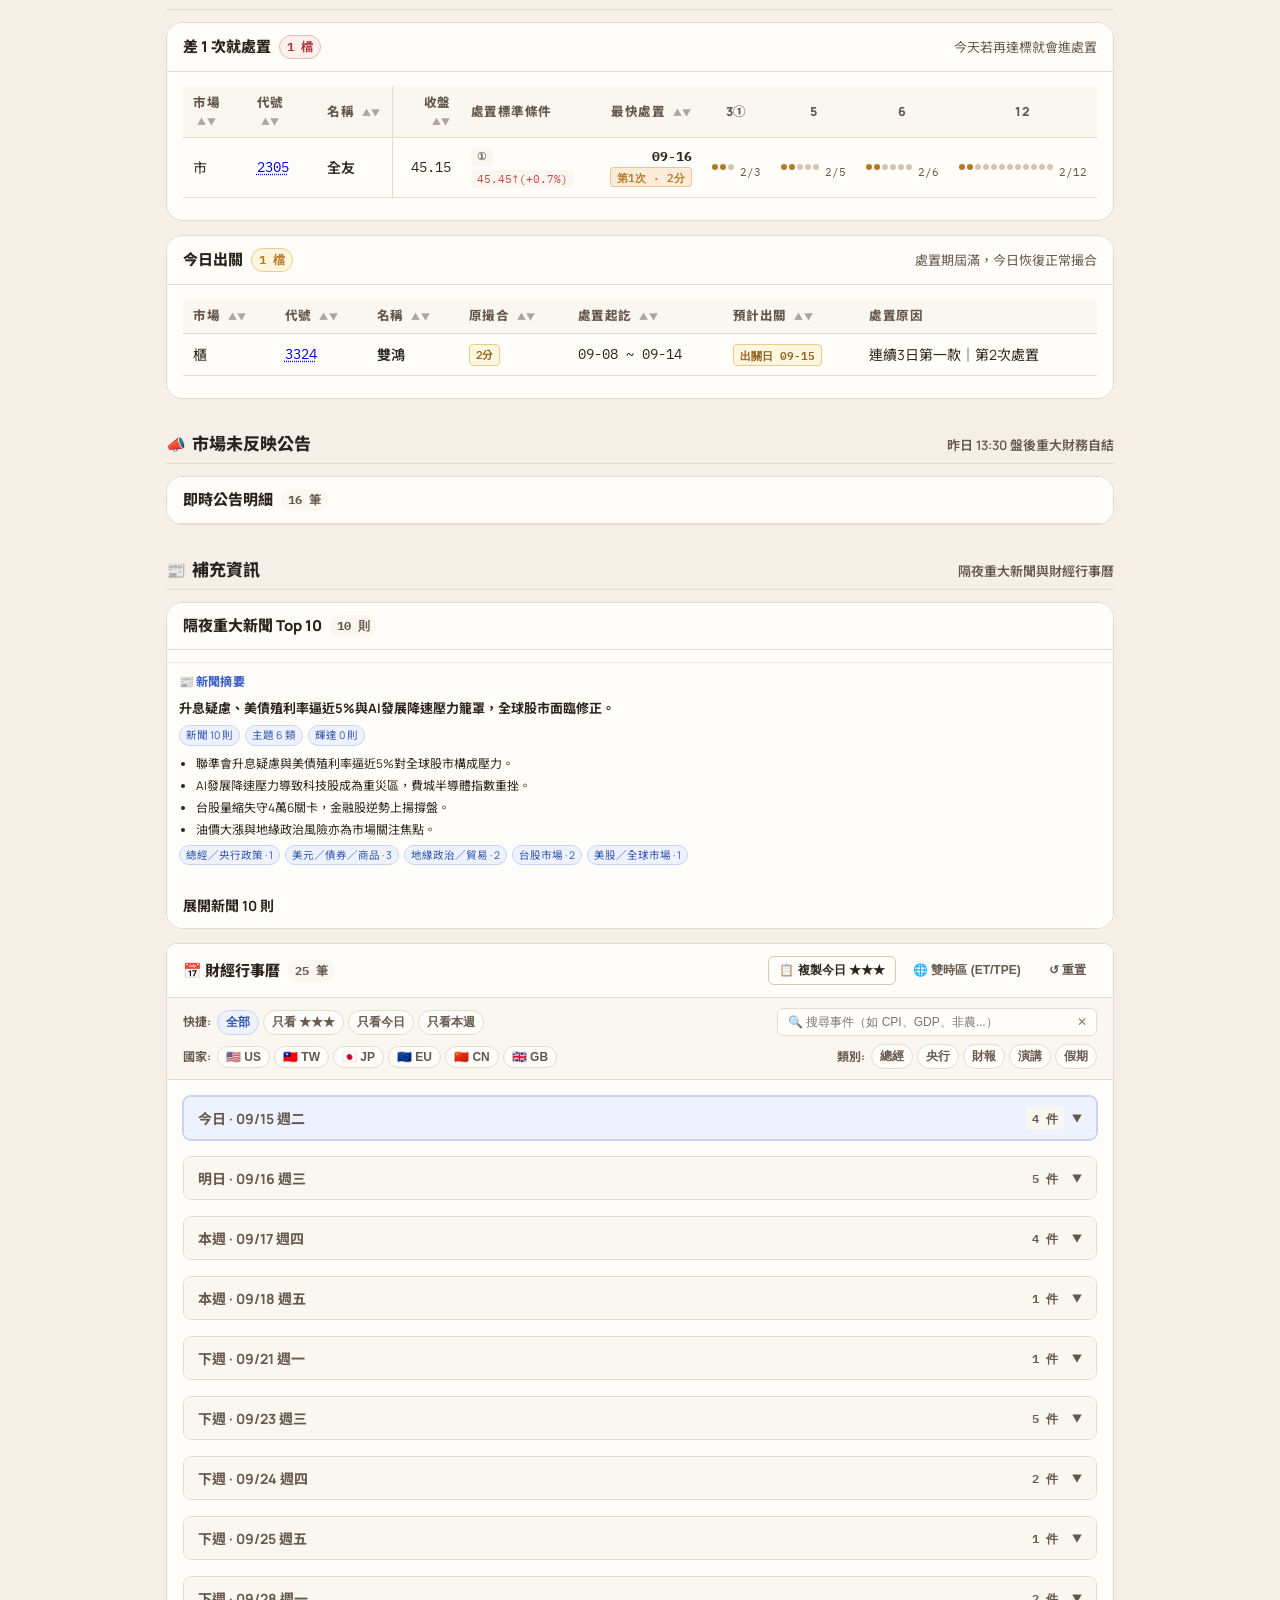
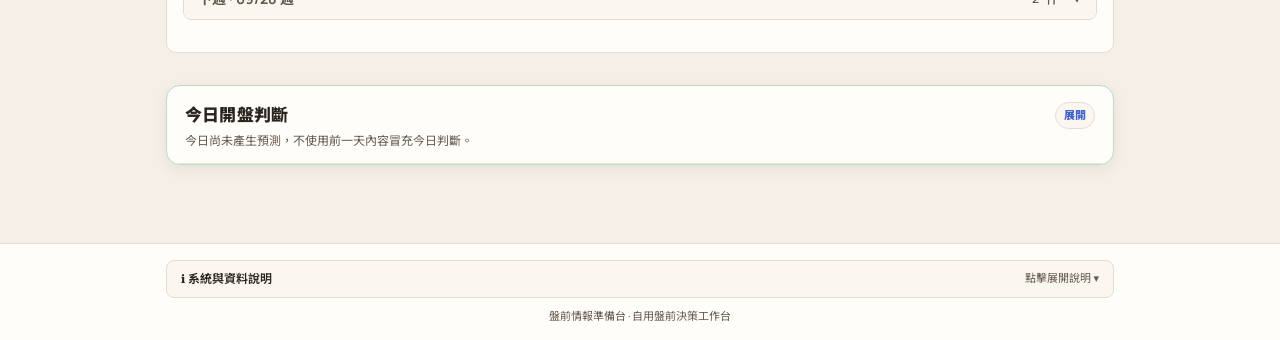
==== commit 767e17b8: "build premarket page for 2026-11-12" ====
--- a/docs/index.html
+++ b/docs/index.html
@@ -12,7 +12,7 @@
 <meta name="apple-mobile-web-app-title" content="PMIT 盤前">
 <script>
   (function() {
-    window.__PM_META__ = {"build_time": "2026-11-12 03:57", "build_version": "20261112_0357", "built_at": "2026-11-11T19:57:56.960446+00:00", "data_date": "09/15", "data_revision": "70c26ffb00e8fcbd", "hash": {"ai_summary": "d6ebeea417e3", "announcements": "0802c2edeeb6", "calendar": "9138bb269084", "candidates": "cc73ddd1b59d", "disposition": "0d5a91213d31", "learning_status": "a75b0b54d02c", "macro": "8bd1c810e397", "news": "d9ab46f3bbc6", "opening_forecast": "a6b8ca8f0e29", "opening_result": "0111d65af8d5", "stock_history": "3b2f47924586"}, "hours_since_us_close": 24.0, "overall_status": "unsafe", "packages": {"ai_summary": "data/ai_summary.json", "announcements": "data/announcements.json", "calendar": "data/calendar.json", "candidates": "data/candidates.json", "disposition": "data/disposition.json", "learning_status": "data/learning_status.json", "macro": "data/macro.json", "news": "data/news.json", "opening_forecast": "data/opening_forecast.json", "opening_result": "data/opening_result.json", "stock_history": "data/stock_history.json"}, "schema_version": 1, "show_banner": false, "sources": [{"age_minutes": 0.4, "combined_status_label": "\u6293\u53d6\u6b63\u5e38\u30fb\u8cc7\u6599\u65b0\u9bae", "data_date": null, "dependencies": [], "error_summary": null, "fallback_policy": "previous_snapshot_with_warning", "fallback_used": false, "fetch_status": "ok", "fetched_at": "2026-11-11T14:21:27.395495+08:00", "freshness": "fresh", "hard_expiry_minutes": 1440, "impact_desc": "\u7121\u6cd5\u638c\u63e1\u7f8e\u80a1\u6536\u76e4\u8207\u65e5\u97d3\u958b\u76e4\u8d70\u52e2\uff0c\u96e3\u4ee5\u8a55\u4f30\u65e9\u76e4\u958b\u76e4\u9023\u52d5\u65b9\u5411", "is_required": true, "name": "\u6307\u6578\u884c\u60c5 (\u7f8e\u80a1/\u4e9e\u80a1/ADR)", "notification": null, "notification_level": "critical", "reliability_label": "\u6838\u5fc3\u7a69\u5b9a", "reliability_tier": "core_stable", "retry_attempts": 0, "source_id": "indices", "status": "ok", "status_badge_class": "is-ok", "ttl_minutes": 720}, {"age_minutes": 0.4, "combined_status_label": "\u6293\u53d6\u6b63\u5e38\u30fb\u8cc7\u6599\u65b0\u9bae", "data_date": "09/15", "dependencies": [], "error_summary": null, "fallback_policy": "previous_snapshot_with_warning", "fallback_used": false, "fetch_status": "ok", "fetched_at": "2026-11-12T02:49:48.286148+08:00", "freshness": "fresh", "hard_expiry_minutes": 1440, "impact_desc": "\u7121\u6cd5\u53d6\u5f97\u5373\u6642\u8655\u7f6e\u7ba1\u5236\u6a19\u6e96\u8207\u51fa\u95dc\u540d\u55ae\uff0c\u7121\u6cd5\u9032\u884c\u98a8\u96aa\u907f\u96aa", "is_required": true, "name": "\u8655\u7f6e\u80a1\u8207\u51fa\u95dc\u9810\u8b66", "notification": null, "notification_level": "critical", "reliability_label": "\u6838\u5fc3\u7a69\u5b9a", "reliability_tier": "core_stable", "retry_attempts": 0, "source_id": "disposal", "status": "ok", "status_badge_class": "is-ok", "ttl_minutes": 720}, {"age_minutes": 0.4, "combined_status_label": "\u6293\u53d6\u6b63\u5e38\u30fb\u8cc7\u6599\u65b0\u9bae", "data_date": null, "dependencies": [], "error_summary": null, "fallback_policy": "previous_snapshot_with_warning", "fallback_used": false, "fetch_status": "ok", "fetched_at": "2026-11-11T10:53:01.391321+08:00", "freshness": "fresh", "hard_expiry_minutes": 1440, "impact_desc": "\u7f3a\u5c11\u6628\u65e5\u52a0\u6b0a\u6307\u6578\u8207\u5916\u8cc7/\u6295\u4fe1\u8cb7\u8ce3\u8d85\u91d1\u984d\u5f59\u6574", "is_required": false, "name": "\u5927\u76e4\u6628\u6536\u8207\u4e09\u5927\u6cd5\u4eba", "notification": null, "notification_level": "warning", "reliability_label": "\u6838\u5fc3\u7a69\u5b9a", "reliability_tier": "core_stable", "retry_attempts": 0, "source_id": "twse_summary", "status": "ok", "status_badge_class": "is-ok", "ttl_minutes": 720}, {"age_minutes": 0.4, "combined_status_label": "\u6293\u53d6\u6b63\u5e38\u30fb\u8cc7\u6599\u65b0\u9bae", "data_date": "2026-09-15", "dependencies": [], "error_summary": null, "fallback_policy": "previous_snapshot_with_warning", "fallback_used": false, "fetch_status": "ok", "fetched_at": "2026-11-11T10:53:01.391321+08:00", "freshness": "fresh", "hard_expiry_minutes": 720, "impact_desc": "\u7f3a\u5c11\u671f\u8ca8\u591c\u76e4\u884c\u60c5\u8207\u9ede\u4f4d\u8d70\u5411\uff0c\u53ef\u6539\u53c3\u8003\u7f8e\u80a1\u6307\u6578", "is_required": false, "name": "\u53f0\u6307\u671f\u591c\u76e4\u8d70\u52e2", "notification": null, "notification_level": "warning", "reliability_label": "\u91cd\u8981\u4f46\u53ef\u77ed\u66ab\u904e\u671f", "reliability_tier": "important_short_stale", "retry_attempts": 0, "source_id": "night_session", "status": "ok", "status_badge_class": "is-ok", "ttl_minutes": 180}, {"age_minutes": 0.0, "combined_status_label": "\u6293\u53d6\u6b63\u5e38\u30fb\u8cc7\u6599\u65b0\u9bae", "data_date": null, "dependencies": [], "error_summary": null, "fallback_policy": "fixture_or_previous_snapshot_with_warning", "fallback_used": false, "fetch_status": "ok", "fetched_at": "2026-11-12T03:57:41.375981+08:00", "freshness": "fresh", "hard_expiry_minutes": 720, "impact_desc": "\u7f3a\u5c11\u6bcf\u65e5\u5c08\u6b04\u65cf\u7fa4\u6574\u7406\uff0c\u5019\u9078\u80a1\u6e05\u55ae\u5c07\u5448\u73fe\u7a7a\u767d", "is_required": false, "name": "PressPlay \u76e4\u524d\u65cf\u7fa4\u8207\u6a19\u7684", "notification": null, "notification_level": "notice", "reliability_label": "\u9ad8\u98a8\u96aa\u4f86\u6e90", "reliability_tier": "high_risk", "retry_attempts": 0, "source_id": "pressplay", "status": "ok", "status_badge_class": "is-ok", "ttl_minutes": 360}, {"age_minutes": 0.4, "combined_status_label": "\u6293\u53d6\u6b63\u5e38\u30fb\u8cc7\u6599\u65b0\u9bae", "data_date": "2026/09/14", "dependencies": ["pressplay"], "error_summary": null, "fallback_policy": "previous_snapshot_with_warning", "fallback_used": false, "fetch_status": "ok", "fetched_at": "2026-11-12T03:57:16.990461+08:00", "freshness": "fresh", "hard_expiry_minutes": 720, "impact_desc": "\u7f3a\u5c11\u91cd\u9ede\u500b\u80a1\u4e4b\u5206\u9ede\u8cb7\u8ce3\u8207\u7576\u6c96\u7c4c\u78bc\u6392\u884c", "is_required": false, "name": "\u4e3b\u529b\u5238\u5546\u8207\u7576\u6c96\u7c4c\u78bc\u660e\u7d30", "notification": null, "notification_level": "notice", "reliability_label": "\u9ad8\u98a8\u96aa\u4f86\u6e90", "reliability_tier": "high_risk", "retry_attempts": 0, "source_id": "chengwaye_daily", "status": "ok", "status_badge_class": "is-ok", "ttl_minutes": 360}, {"age_minutes": 0.4, "combined_status_label": "\u6293\u53d6\u6b63\u5e38\u30fb\u8cc7\u6599\u65b0\u9bae", "data_date": null, "dependencies": ["pressplay", "chengwaye_daily"], "error_summary": null, "fallback_policy": "previous_snapshot_with_warning", "fallback_used": false, "fetch_status": "ok", "fetched_at": "2026-11-12T03:57:16.990713+08:00", "freshness": "fresh", "hard_expiry_minutes": 2880, "impact_desc": "\u7f3a\u5c11\u5019\u9078\u80a1\u6f32\u505c\u6b21\u6578\u3001\u6700\u8fd1\u6f32\u505c\u8207\u9694\u65e5\u8868\u73fe\u5c65\u6b77", "is_required": false, "name": "Chengwaye \u500b\u80a1\u6f32\u505c\u5c65\u6b77", "notification": null, "notification_level": "notice", "reliability_label": "\u9ad8\u98a8\u96aa\u4f86\u6e90", "reliability_tier": "high_risk", "retry_attempts": 0, "source_id": "chengwaye_stock_history", "status": "ok", "status_badge_class": "is-ok", "ttl_minutes": 1440}, {"age_minutes": 0.4, "combined_status_label": "\u6293\u53d6\u6b63\u5e38\u30fb\u8cc7\u6599\u65b0\u9bae", "data_date": "2026-09-15", "dependencies": [], "error_summary": null, "fallback_policy": "previous_snapshot_with_warning", "fallback_used": false, "fetch_status": "ok", "fetched_at": "2026-11-11T10:53:01.390849+08:00", "freshness": "fresh", "hard_expiry_minutes": 1440, "impact_desc": "\u7f3a\u5c11\u4eca\u65e5\u91cd\u78c5\u7e3d\u7d93\u6578\u64da\u8207\u4e8b\u4ef6\u65e5\u7a0b\u5012\u6578", "is_required": false, "name": "\u7e3d\u7d93\u8ca1\u7d93\u884c\u4e8b\u66c6", "notification": null, "notification_level": "warning", "reliability_label": "\u91cd\u8981\u4f46\u53ef\u77ed\u66ab\u904e\u671f", "reliability_tier": "important_short_stale", "retry_attempts": 0, "source_id": "calendar", "status": "ok", "status_badge_class": "is-ok", "ttl_minutes": 720}, {"age_minutes": 0.4, "combined_status_label": "\u6293\u53d6\u6b63\u5e38\u30fb\u8cc7\u6599\u65b0\u9bae", "data_date": null, "dependencies": [], "error_summary": null, "fallback_policy": "previous_snapshot_with_warning", "fallback_used": false, "fetch_status": "ok", "fetched_at": "2026-09-15T08:25:50.682524+08:00", "freshness": "fresh", "hard_expiry_minutes": 1440, "impact_desc": "\u7f3a\u5c11\u6628\u65e5\u76e4\u5f8c\u81ea\u7d50\u640d\u76ca\u8207\u71df\u6536\u516c\u544a\u7d71\u8a08", "is_required": false, "name": "\u5e02\u5834\u672a\u53cd\u6620\u91cd\u5927\u516c\u544a (\u8ca1\u5831/\u71df\u6536/\u8655\u5206)", "notification": null, "notification_level": "warning", "reliability_label": "\u91cd\u8981\u4f46\u53ef\u77ed\u66ab\u904e\u671f", "reliability_tier": "important_short_stale", "retry_attempts": 0, "source_id": "financials", "status": "ok", "status_badge_class": "is-ok", "ttl_minutes": 720}, {"age_minutes": 0.4, "combined_status_label": "\u6293\u53d6\u6b63\u5e38\u30fb\u8cc7\u6599\u65b0\u9bae", "data_date": null, "dependencies": [], "error_summary": null, "fallback_policy": "previous_snapshot_with_warning", "fallback_used": false, "fetch_status": "ok", "fetched_at": "2026-11-11T10:53:01.391321+08:00", "freshness": "fresh", "hard_expiry_minutes": 720, "impact_desc": "\u7f3a\u5c11\u9694\u591c\u7f8e\u80a1\u8207\u7522\u696d\u7126\u9ede\u65b0\u805e\u5feb\u8a0a", "is_required": false, "name": "\u76e4\u524d\u5373\u6642\u65b0\u805e\u805a\u5408", "notification": null, "notification_level": "notice", "reliability_label": "\u9ad8\u98a8\u96aa\u4f86\u6e90", "reliability_tier": "high_risk", "retry_attempts": 0, "source_id": "news", "status": "ok", "status_badge_class": "is-ok", "ttl_minutes": 180}], "stale_hours": 1387.5, "status_badge_class": "is-unsafe", "status_label": "\u4e0d\u5efa\u8b70\u4f9d\u6b64\u9801\u5224\u8b80", "summary_reasons": ["\u8655\u7f6e\u8cc7\u6599\u65e5\u671f\u4e0d\u7b26\uff1a\u8655\u7f6e\u4f86\u6e90\u6a19\u8a3b\u9069\u7528 09/15\uff0c\u4f46\u76ee\u6a19\u4ea4\u6613\u65e5\u70ba 11/13\uff08\u76f8\u5dee -58 \u5929\uff09"], "us_market_context": {"badge": "\u76e4\u4e2d", "badge_short": "\u76e4\u4e2d", "detail": "Yahoo Finance \u00b7 \u4f86\u6e90\u66f4\u65b0 09/15 05:15\uff081390.7 \u5c0f\u6642\u524d\uff09\u00b7 \u5ef6\u9072\u5206\u9418\u6578\u672a\u63d0\u4f9b \u00b7 \u7f8e\u570b\u6b63\u5e38\u4ea4\u6613\u6642\u6bb5", "label": "\u7f8e\u80a1\u76e4\u4e2d\u5feb\u7167", "pill_class": "pill-live", "session_key": "regular", "title": "Yahoo Finance Chart \u63d0\u4f9b\u4f86\u6e90\u66f4\u65b0\u6642\u9593\uff1b\u672a\u63d0\u4f9b\u53ef\u9a57\u8b49\u7684\u5ef6\u9072\u5206\u9418\u6578", "updated_label": "09/15 05:15"}};
+    window.__PM_META__ = {"build_time": "2026-11-12 05:43", "build_version": "20261112_0543", "built_at": "2026-11-11T21:43:39.877853+00:00", "data_date": "09/15", "data_revision": "423e10807c05bc41", "hash": {"ai_summary": "8b4853f9dab7", "announcements": "0802c2edeeb6", "calendar": "9138bb269084", "candidates": "cc73ddd1b59d", "disposition": "0d5a91213d31", "learning_status": "a75b0b54d02c", "macro": "8bd1c810e397", "news": "d9ab46f3bbc6", "opening_forecast": "a6b8ca8f0e29", "opening_result": "0111d65af8d5", "stock_history": "3b2f47924586"}, "hours_since_us_close": 1.7, "overall_status": "unsafe", "packages": {"ai_summary": "data/ai_summary.json", "announcements": "data/announcements.json", "calendar": "data/calendar.json", "candidates": "data/candidates.json", "disposition": "data/disposition.json", "learning_status": "data/learning_status.json", "macro": "data/macro.json", "news": "data/news.json", "opening_forecast": "data/opening_forecast.json", "opening_result": "data/opening_result.json", "stock_history": "data/stock_history.json"}, "schema_version": 1, "show_banner": false, "sources": [{"age_minutes": 0.4, "combined_status_label": "\u6293\u53d6\u6b63\u5e38\u30fb\u8cc7\u6599\u65b0\u9bae", "data_date": null, "dependencies": [], "error_summary": null, "fallback_policy": "previous_snapshot_with_warning", "fallback_used": false, "fetch_status": "ok", "fetched_at": "2026-11-11T14:21:27.395495+08:00", "freshness": "fresh", "hard_expiry_minutes": 1440, "impact_desc": "\u7121\u6cd5\u638c\u63e1\u7f8e\u80a1\u6536\u76e4\u8207\u65e5\u97d3\u958b\u76e4\u8d70\u52e2\uff0c\u96e3\u4ee5\u8a55\u4f30\u65e9\u76e4\u958b\u76e4\u9023\u52d5\u65b9\u5411", "is_required": true, "name": "\u6307\u6578\u884c\u60c5 (\u7f8e\u80a1/\u4e9e\u80a1/ADR)", "notification": null, "notification_level": "critical", "reliability_label": "\u6838\u5fc3\u7a69\u5b9a", "reliability_tier": "core_stable", "retry_attempts": 0, "source_id": "indices", "status": "ok", "status_badge_class": "is-ok", "ttl_minutes": 720}, {"age_minutes": 0.4, "combined_status_label": "\u6293\u53d6\u6b63\u5e38\u30fb\u8cc7\u6599\u65b0\u9bae", "data_date": "09/15", "dependencies": [], "error_summary": null, "fallback_policy": "previous_snapshot_with_warning", "fallback_used": false, "fetch_status": "ok", "fetched_at": "2026-11-12T02:49:48.286148+08:00", "freshness": "fresh", "hard_expiry_minutes": 1440, "impact_desc": "\u7121\u6cd5\u53d6\u5f97\u5373\u6642\u8655\u7f6e\u7ba1\u5236\u6a19\u6e96\u8207\u51fa\u95dc\u540d\u55ae\uff0c\u7121\u6cd5\u9032\u884c\u98a8\u96aa\u907f\u96aa", "is_required": true, "name": "\u8655\u7f6e\u80a1\u8207\u51fa\u95dc\u9810\u8b66", "notification": null, "notification_level": "critical", "reliability_label": "\u6838\u5fc3\u7a69\u5b9a", "reliability_tier": "core_stable", "retry_attempts": 0, "source_id": "disposal", "status": "ok", "status_badge_class": "is-ok", "ttl_minutes": 720}, {"age_minutes": 0.4, "combined_status_label": "\u6293\u53d6\u6b63\u5e38\u30fb\u8cc7\u6599\u65b0\u9bae", "data_date": null, "dependencies": [], "error_summary": null, "fallback_policy": "previous_snapshot_with_warning", "fallback_used": false, "fetch_status": "ok", "fetched_at": "2026-11-11T10:53:01.391321+08:00", "freshness": "fresh", "hard_expiry_minutes": 1440, "impact_desc": "\u7f3a\u5c11\u6628\u65e5\u52a0\u6b0a\u6307\u6578\u8207\u5916\u8cc7/\u6295\u4fe1\u8cb7\u8ce3\u8d85\u91d1\u984d\u5f59\u6574", "is_required": false, "name": "\u5927\u76e4\u6628\u6536\u8207\u4e09\u5927\u6cd5\u4eba", "notification": null, "notification_level": "warning", "reliability_label": "\u6838\u5fc3\u7a69\u5b9a", "reliability_tier": "core_stable", "retry_attempts": 0, "source_id": "twse_summary", "status": "ok", "status_badge_class": "is-ok", "ttl_minutes": 720}, {"age_minutes": 0.4, "combined_status_label": "\u6293\u53d6\u6b63\u5e38\u30fb\u8cc7\u6599\u65b0\u9bae", "data_date": "2026-09-15", "dependencies": [], "error_summary": null, "fallback_policy": "previous_snapshot_with_warning", "fallback_used": false, "fetch_status": "ok", "fetched_at": "2026-11-11T10:53:01.391321+08:00", "freshness": "fresh", "hard_expiry_minutes": 720, "impact_desc": "\u7f3a\u5c11\u671f\u8ca8\u591c\u76e4\u884c\u60c5\u8207\u9ede\u4f4d\u8d70\u5411\uff0c\u53ef\u6539\u53c3\u8003\u7f8e\u80a1\u6307\u6578", "is_required": false, "name": "\u53f0\u6307\u671f\u591c\u76e4\u8d70\u52e2", "notification": null, "notification_level": "warning", "reliability_label": "\u91cd\u8981\u4f46\u53ef\u77ed\u66ab\u904e\u671f", "reliability_tier": "important_short_stale", "retry_attempts": 0, "source_id": "night_session", "status": "ok", "status_badge_class": "is-ok", "ttl_minutes": 180}, {"age_minutes": 0.0, "combined_status_label": "\u6293\u53d6\u6b63\u5e38\u30fb\u8cc7\u6599\u65b0\u9bae", "data_date": null, "dependencies": [], "error_summary": null, "fallback_policy": "fixture_or_previous_snapshot_with_warning", "fallback_used": false, "fetch_status": "ok", "fetched_at": "2026-11-12T05:43:27.002450+08:00", "freshness": "fresh", "hard_expiry_minutes": 720, "impact_desc": "\u7f3a\u5c11\u6bcf\u65e5\u5c08\u6b04\u65cf\u7fa4\u6574\u7406\uff0c\u5019\u9078\u80a1\u6e05\u55ae\u5c07\u5448\u73fe\u7a7a\u767d", "is_required": false, "name": "PressPlay \u76e4\u524d\u65cf\u7fa4\u8207\u6a19\u7684", "notification": null, "notification_level": "notice", "reliability_label": "\u9ad8\u98a8\u96aa\u4f86\u6e90", "reliability_tier": "high_risk", "retry_attempts": 0, "source_id": "pressplay", "status": "ok", "status_badge_class": "is-ok", "ttl_minutes": 360}, {"age_minutes": 0.4, "combined_status_label": "\u6293\u53d6\u6b63\u5e38\u30fb\u8cc7\u6599\u65b0\u9bae", "data_date": "2026/09/14", "dependencies": ["pressplay"], "error_summary": null, "fallback_policy": "previous_snapshot_with_warning", "fallback_used": false, "fetch_status": "ok", "fetched_at": "2026-11-12T05:43:01.424017+08:00", "freshness": "fresh", "hard_expiry_minutes": 720, "impact_desc": "\u7f3a\u5c11\u91cd\u9ede\u500b\u80a1\u4e4b\u5206\u9ede\u8cb7\u8ce3\u8207\u7576\u6c96\u7c4c\u78bc\u6392\u884c", "is_required": false, "name": "\u4e3b\u529b\u5238\u5546\u8207\u7576\u6c96\u7c4c\u78bc\u660e\u7d30", "notification": null, "notification_level": "notice", "reliability_label": "\u9ad8\u98a8\u96aa\u4f86\u6e90", "reliability_tier": "high_risk", "retry_attempts": 0, "source_id": "chengwaye_daily", "status": "ok", "status_badge_class": "is-ok", "ttl_minutes": 360}, {"age_minutes": 0.4, "combined_status_label": "\u6293\u53d6\u6b63\u5e38\u30fb\u8cc7\u6599\u65b0\u9bae", "data_date": null, "dependencies": ["pressplay", "chengwaye_daily"], "error_summary": null, "fallback_policy": "previous_snapshot_with_warning", "fallback_used": false, "fetch_status": "ok", "fetched_at": "2026-11-12T05:43:01.424612+08:00", "freshness": "fresh", "hard_expiry_minutes": 2880, "impact_desc": "\u7f3a\u5c11\u5019\u9078\u80a1\u6f32\u505c\u6b21\u6578\u3001\u6700\u8fd1\u6f32\u505c\u8207\u9694\u65e5\u8868\u73fe\u5c65\u6b77", "is_required": false, "name": "Chengwaye \u500b\u80a1\u6f32\u505c\u5c65\u6b77", "notification": null, "notification_level": "notice", "reliability_label": "\u9ad8\u98a8\u96aa\u4f86\u6e90", "reliability_tier": "high_risk", "retry_attempts": 0, "source_id": "chengwaye_stock_history", "status": "ok", "status_badge_class": "is-ok", "ttl_minutes": 1440}, {"age_minutes": 0.4, "combined_status_label": "\u6293\u53d6\u6b63\u5e38\u30fb\u8cc7\u6599\u65b0\u9bae", "data_date": "2026-09-15", "dependencies": [], "error_summary": null, "fallback_policy": "previous_snapshot_with_warning", "fallback_used": false, "fetch_status": "ok", "fetched_at": "2026-11-11T10:53:01.390849+08:00", "freshness": "fresh", "hard_expiry_minutes": 1440, "impact_desc": "\u7f3a\u5c11\u4eca\u65e5\u91cd\u78c5\u7e3d\u7d93\u6578\u64da\u8207\u4e8b\u4ef6\u65e5\u7a0b\u5012\u6578", "is_required": false, "name": "\u7e3d\u7d93\u8ca1\u7d93\u884c\u4e8b\u66c6", "notification": null, "notification_level": "warning", "reliability_label": "\u91cd\u8981\u4f46\u53ef\u77ed\u66ab\u904e\u671f", "reliability_tier": "important_short_stale", "retry_attempts": 0, "source_id": "calendar", "status": "ok", "status_badge_class": "is-ok", "ttl_minutes": 720}, {"age_minutes": 0.4, "combined_status_label": "\u6293\u53d6\u6b63\u5e38\u30fb\u8cc7\u6599\u65b0\u9bae", "data_date": null, "dependencies": [], "error_summary": null, "fallback_policy": "previous_snapshot_with_warning", "fallback_used": false, "fetch_status": "ok", "fetched_at": "2026-09-15T08:25:50.682524+08:00", "freshness": "fresh", "hard_expiry_minutes": 1440, "impact_desc": "\u7f3a\u5c11\u6628\u65e5\u76e4\u5f8c\u81ea\u7d50\u640d\u76ca\u8207\u71df\u6536\u516c\u544a\u7d71\u8a08", "is_required": false, "name": "\u5e02\u5834\u672a\u53cd\u6620\u91cd\u5927\u516c\u544a (\u8ca1\u5831/\u71df\u6536/\u8655\u5206)", "notification": null, "notification_level": "warning", "reliability_label": "\u91cd\u8981\u4f46\u53ef\u77ed\u66ab\u904e\u671f", "reliability_tier": "important_short_stale", "retry_attempts": 0, "source_id": "financials", "status": "ok", "status_badge_class": "is-ok", "ttl_minutes": 720}, {"age_minutes": 0.4, "combined_status_label": "\u6293\u53d6\u6b63\u5e38\u30fb\u8cc7\u6599\u65b0\u9bae", "data_date": null, "dependencies": [], "error_summary": null, "fallback_policy": "previous_snapshot_with_warning", "fallback_used": false, "fetch_status": "ok", "fetched_at": "2026-11-11T10:53:01.391321+08:00", "freshness": "fresh", "hard_expiry_minutes": 720, "impact_desc": "\u7f3a\u5c11\u9694\u591c\u7f8e\u80a1\u8207\u7522\u696d\u7126\u9ede\u65b0\u805e\u5feb\u8a0a", "is_required": false, "name": "\u76e4\u524d\u5373\u6642\u65b0\u805e\u805a\u5408", "notification": null, "notification_level": "notice", "reliability_label": "\u9ad8\u98a8\u96aa\u4f86\u6e90", "reliability_tier": "high_risk", "retry_attempts": 0, "source_id": "news", "status": "ok", "status_badge_class": "is-ok", "ttl_minutes": 180}], "stale_hours": 1389.3, "status_badge_class": "is-unsafe", "status_label": "\u4e0d\u5efa\u8b70\u4f9d\u6b64\u9801\u5224\u8b80", "summary_reasons": ["\u8655\u7f6e\u8cc7\u6599\u65e5\u671f\u4e0d\u7b26\uff1a\u8655\u7f6e\u4f86\u6e90\u6a19\u8a3b\u9069\u7528 09/15\uff0c\u4f46\u76ee\u6a19\u4ea4\u6613\u65e5\u70ba 11/13\uff08\u76f8\u5dee -58 \u5929\uff09"], "us_market_context": {"badge": "\u76e4\u5f8c", "badge_short": "\u76e4\u5f8c", "detail": "Yahoo Finance \u00b7 \u4f86\u6e90\u66f4\u65b0 09/15 05:15\uff081392.5 \u5c0f\u6642\u524d\uff09\u00b7 \u5ef6\u9072\u5206\u9418\u6578\u672a\u63d0\u4f9b \u00b7 \u6b63\u5e38\u4ea4\u6613\u6642\u6bb5\u5df2\u7d50\u675f", "label": "\u7f8e\u80a1\u76e4\u5f8c", "pill_class": "pill-amber", "session_key": "after", "title": "Yahoo Finance Chart \u63d0\u4f9b\u4f86\u6e90\u66f4\u65b0\u6642\u9593\uff1b\u672a\u63d0\u4f9b\u53ef\u9a57\u8b49\u7684\u5ef6\u9072\u5206\u9418\u6578", "updated_label": "09/15 05:15"}};
     if (localStorage.getItem('pmit_debug') === '1') {
       var pmMeta = window.__PM_META__;
       if (pmMeta && Number(pmMeta.stale_hours) >= 24 && pmMeta.overall_status === 'ready') {
@@ -3504,7 +3504,7 @@
         
         <p class="ai-briefing-empty">目前未發現明顯資料品質警告。</p>
         
-        <div class="ai-briefing-footnote">所有行情數據均為市場收盤或夜盤結果，亞洲股市數據為前一交易時段收盤結果，非當下盤中即時行情。 · 2026-11-12T03:57</div>
+        <div class="ai-briefing-footnote">資料僅根據使用者提供的 INPUT JSON 撰寫整理。 · 2026-11-12T05:43</div>
       </div>
             </details>
           </div>
@@ -3524,8 +3524,8 @@
     </div>
 
     <!-- Stale Banner -->
-    <div class="stale-banner" data-hours="1387">
-      資料建置於 <time datetime="2026-11-11T19:57:56.960446+00:00" data-relative data-relative-kind="build">03:57</time><span id="stale-banner-detail"></span>
+    <div class="stale-banner" data-hours="1389">
+      資料建置於 <time datetime="2026-11-11T21:43:39.877853+00:00" data-relative data-relative-kind="build">05:43</time><span id="stale-banner-detail"></span>
     </div>
 
     <div id="holiday-notice" class="stale-banner holiday-notice" role="status" aria-live="polite" hidden></div>
@@ -5356,7 +5356,7 @@
             <h3 class="card-title">美股四大指數與跨海連動標的</h3>
             <a class="cal-link-btn" href="https://tw.stock.yahoo.com/markets" target="_blank" rel="noopener noreferrer" title="開啟 Yahoo 股市市場頁">Yahoo 股市 ↗</a>
           </div>
-          <span class="card-tip font-mono market-status-detail" title="Yahoo Finance Chart 提供來源更新時間；未提供可驗證的延遲分鐘數"><strong>美股盤中快照</strong><span class="market-status-note">Yahoo Finance · 來源更新 09/15 05:15（1390.7 小時前）· 延遲分鐘數未提供 · 美國正常交易時段</span></span>
+          <span class="card-tip font-mono market-status-detail" title="Yahoo Finance Chart 提供來源更新時間；未提供可驗證的延遲分鐘數"><strong>美股盤後</strong><span class="market-status-note">Yahoo Finance · 來源更新 09/15 05:15（1392.5 小時前）· 延遲分鐘數未提供 · 正常交易時段已結束</span></span>
         </div>
 
         <div class="data-block">
@@ -5367,7 +5367,7 @@
             <div class="tile-card">
               <div class="tile-head">
                 <span class="tile-name">標普 500</span>
-                <span class="tile-delay-pill pill-live" title="Yahoo Finance Chart 提供來源更新時間；未提供可驗證的延遲分鐘數">盤中</span>
+                <span class="tile-delay-pill pill-amber" title="Yahoo Finance Chart 提供來源更新時間；未提供可驗證的延遲分鐘數">盤後</span>
               </div>
               
               <div class="tile-val font-mono fall">7,619.98</div>
@@ -5379,7 +5379,7 @@
             <div class="tile-card">
               <div class="tile-head">
                 <span class="tile-name">那斯達克</span>
-                <span class="tile-delay-pill pill-live" title="Yahoo Finance Chart 提供來源更新時間；未提供可驗證的延遲分鐘數">盤中</span>
+                <span class="tile-delay-pill pill-amber" title="Yahoo Finance Chart 提供來源更新時間；未提供可驗證的延遲分鐘數">盤後</span>
               </div>
               
               <div class="tile-val font-mono fall">26,186.41</div>
@@ -5391,7 +5391,7 @@
             <div class="tile-card">
               <div class="tile-head">
                 <span class="tile-name">道瓊工業</span>
-                <span class="tile-delay-pill pill-live" title="Yahoo Finance Chart 提供來源更新時間；未提供可驗證的延遲分鐘數">盤中</span>
+                <span class="tile-delay-pill pill-amber" title="Yahoo Finance Chart 提供來源更新時間；未提供可驗證的延遲分鐘數">盤後</span>
               </div>
               
               <div class="tile-val font-mono fall">52,421.20</div>
@@ -5403,7 +5403,7 @@
             <div class="tile-card">
               <div class="tile-head">
                 <span class="tile-name">費城半導體</span>
-                <span class="tile-delay-pill pill-live" title="Yahoo Finance Chart 提供來源更新時間；未提供可驗證的延遲分鐘數">盤中</span>
+                <span class="tile-delay-pill pill-amber" title="Yahoo Finance Chart 提供來源更新時間；未提供可驗證的延遲分鐘數">盤後</span>
               </div>
               
               <div class="tile-val font-mono fall">11,131.28</div>
@@ -5420,7 +5420,7 @@
             <div class="tile-card">
               <div class="tile-head">
                 <span class="tile-name">台積電 ADR</span>
-                <span class="tile-delay-pill pill-live" title="Yahoo Finance Chart 提供來源更新時間；未提供可驗證的延遲分鐘數">盤中</span>
+                <span class="tile-delay-pill pill-amber" title="Yahoo Finance Chart 提供來源更新時間；未提供可驗證的延遲分鐘數">盤後</span>
               </div>
               
               <div class="tile-val font-mono fall">418.01</div>
@@ -5432,7 +5432,7 @@
             <div class="tile-card quote-card-customizable" data-quote-slot="NVDA" data-default-symbol="NVDA" data-default-label="輝達 (NVDA)" tabindex="0" role="button" title="右鍵輸入美股代號以替換此卡片" aria-label="輝達 (NVDA)，右鍵輸入美股代號以替換卡片資訊">
               <div class="tile-head">
                 <span class="tile-name">輝達 (NVDA)</span>
-                <span class="tile-delay-pill pill-live" title="Yahoo Finance Chart 提供來源更新時間；未提供可驗證的延遲分鐘數">盤中</span>
+                <span class="tile-delay-pill pill-amber" title="Yahoo Finance Chart 提供來源更新時間；未提供可驗證的延遲分鐘數">盤後</span>
               </div>
               
               <div class="tile-val font-mono fall">210.96</div>
@@ -5444,7 +5444,7 @@
             <div class="tile-card quote-card-customizable" data-quote-slot="AAPL" data-default-symbol="AAPL" data-default-label="蘋果 (AAPL)" tabindex="0" role="button" title="右鍵輸入美股代號以替換此卡片" aria-label="蘋果 (AAPL)，右鍵輸入美股代號以替換卡片資訊">
               <div class="tile-head">
                 <span class="tile-name">蘋果 (AAPL)</span>
-                <span class="tile-delay-pill pill-live" title="Yahoo Finance Chart 提供來源更新時間；未提供可驗證的延遲分鐘數">盤中</span>
+                <span class="tile-delay-pill pill-amber" title="Yahoo Finance Chart 提供來源更新時間；未提供可驗證的延遲分鐘數">盤後</span>
               </div>
               
               <div class="tile-val font-mono rise">333.08</div>
@@ -5456,7 +5456,7 @@
             <div class="tile-card quote-card-customizable" data-quote-slot="MU" data-default-symbol="MU" data-default-label="美光 (MU)" tabindex="0" role="button" title="右鍵輸入美股代號以替換此卡片" aria-label="美光 (MU)，右鍵輸入美股代號以替換卡片資訊">
               <div class="tile-head">
                 <span class="tile-name">美光 (MU)</span>
-                <span class="tile-delay-pill pill-live" title="Yahoo Finance Chart 提供來源更新時間；未提供可驗證的延遲分鐘數">盤中</span>
+                <span class="tile-delay-pill pill-amber" title="Yahoo Finance Chart 提供來源更新時間；未提供可驗證的延遲分鐘數">盤後</span>
               </div>
               
               <div class="tile-val font-mono fall">924.03</div>
@@ -5470,19 +5470,19 @@
             <p class="ai-briefing-context-note">亞股目前非盤中；本區若提及亞股，均指最近交易時段收盤結果，不代表現在仍在交易。</p>
             
             <div class="ai-briefing-kicker">🌙 隔夜市場總結</div>
-            <h4 class="ai-briefing-headline">美股主要指數與半導體類股普遍下跌，台指期夜盤亦呈弱勢。</h4>
+            <h4 class="ai-briefing-headline">美股主要指數與費城半導體指數全面下跌，台指期夜盤亦收黑。</h4>
             
             
             <div class="ai-briefing-subhead">市場訊號</div>
             <ul class="ai-briefing-list">
               
-              <li>美股四大指數全面收黑，其中費城半導體指數跌幅顯著，顯示科技類股壓力較大。</li>
+              <li>美股主要指數全面下跌，其中費城半導體指數與多數半導體相關ADR跌幅顯著，顯示科技股普遍承壓。</li>
               
-              <li>ADR表現與美股半導體走勢一致，台積電、輝達、美光、聯電、日月光ADR均大幅下跌。</li>
+              <li>蘋果ADR逆勢小幅上漲，與整體科技股走勢呈現分歧。</li>
               
-              <li>蘋果ADR逆勢小幅上漲，與整體科技股走勢分歧。</li>
+              <li>台指期夜盤下跌，反映市場對今日開盤的謹慎態度。</li>
               
-              <li>台指期夜盤下跌，反映市場對隔日開盤的保守情緒。</li>
+              <li>亞股日經與韓國綜合指數資料未提供最新盤中資訊，但新聞提及日經盤中重挫，顯示亞洲市場亦面臨壓力。（亞股尚未開盤，以上為前一交易時段收盤結果，非當下盤中）</li>
               
             </ul>
             
@@ -5490,16 +5490,16 @@
             <div class="ai-briefing-subhead">新聞驅動線索</div>
             <ul class="ai-briefing-list">
               
-              <li>市場對聯準會升息的疑慮，以及美債殖利率逼近5%的壓力，可能影響美股表現。</li>
+              <li>市場對聯準會升息的疑慮持續升溫。</li>
               
-              <li>AI高成長預期開始鬆動，可能導致科技股面臨修正。</li>
+              <li>美國公債殖利率逼近5%對股市估值造成壓力。</li>
               
-              <li>油價大漲與地緣政治緊張，可能增加市場不確定性。</li>
+              <li>AI產業成長預期可能放緩，導致科技股修正。</li>
               
             </ul>
             
             
-            <div class="ai-briefing-risk"><strong>風險：</strong>聯準會未來貨幣政策走向及美債殖利率持續攀升的影響。</div>
+            <div class="ai-briefing-risk"><strong>風險：</strong>聯準會未來貨幣政策走向的不確定性。</div>
             
           </div>
         </div>
@@ -5645,7 +5645,7 @@
         </div>
         <div class="ai-inline-panel ai-news-inline-panel">
           <div class="ai-briefing-kicker">📰 新聞摘要</div>
-          <h4 class="ai-briefing-headline">美債殖利率逼近5%與AI發展降速疑慮籠罩，全球股市面臨壓力。</h4>
+          <h4 class="ai-briefing-headline">升息疑慮、美債殖利率逼近5%與AI發展降速壓力籠罩，全球股市面臨修正。</h4>
           <div class="ai-news-stats">
             <span>新聞 10 則</span>
             <span>主題 6 類</span>
@@ -5654,13 +5654,13 @@
           
           <ul class="ai-briefing-list">
             
-            <li>美債殖利率逼近5%與聯準會升息疑慮，持續對市場造成壓力。</li>
+            <li>聯準會升息疑慮與美債殖利率逼近5%對全球股市構成壓力。</li>
             
-            <li>AI發展降速壓力罩頂，科技股面臨修正風險。</li>
+            <li>AI發展降速壓力導致科技股成為重災區，費城半導體指數重挫。</li>
             
-            <li>台股量縮失守4萬6，但金融股逆勢上揚撐盤。</li>
+            <li>台股量縮失守4萬6關卡，金融股逆勢上揚撐盤。</li>
             
-            <li>油價大漲與地緣政治緊張，亦為市場帶來逆風。</li>
+            <li>油價大漲與地緣政治風險亦為市場關注焦點。</li>
             
           </ul>
           
@@ -7946,7 +7946,7 @@
                 <td data-label="綜合評級">
                   <span class="status-badge is-ok">抓取正常・資料新鮮</span>
                 </td>
-                <td data-label="取得時間" class="font-mono" style="font-size:11px;"><time datetime="2026-11-12T03:57:41.375981+08:00" data-relative data-relative-kind="source">03:57</time></td>
+                <td data-label="取得時間" class="font-mono" style="font-size:11px;"><time datetime="2026-11-12T05:43:27.002450+08:00" data-relative data-relative-kind="source">05:43</time></td>
                 <td data-label="適用日期" class="font-mono" style="font-size:11.5px;">—</td>
                 <td data-label="對判讀影響" style="font-size:12px; color:var(--text-main);">缺少每日專欄族群整理，候選股清單將呈現空白</td>
               </tr>
@@ -7973,7 +7973,7 @@
                 <td data-label="綜合評級">
                   <span class="status-badge is-ok">抓取正常・資料新鮮</span>
                 </td>
-                <td data-label="取得時間" class="font-mono" style="font-size:11px;"><time datetime="2026-11-12T03:57:16.990461+08:00" data-relative data-relative-kind="source">03:57</time></td>
+                <td data-label="取得時間" class="font-mono" style="font-size:11px;"><time datetime="2026-11-12T05:43:01.424017+08:00" data-relative data-relative-kind="source">05:43</time></td>
                 <td data-label="適用日期" class="font-mono" style="font-size:11.5px;">2026/09/14</td>
                 <td data-label="對判讀影響" style="font-size:12px; color:var(--text-main);">缺少重點個股之分點買賣與當沖籌碼排行</td>
               </tr>
@@ -8000,7 +8000,7 @@
                 <td data-label="綜合評級">
                   <span class="status-badge is-ok">抓取正常・資料新鮮</span>
                 </td>
-                <td data-label="取得時間" class="font-mono" style="font-size:11px;"><time datetime="2026-11-12T03:57:16.990713+08:00" data-relative data-relative-kind="source">03:57</time></td>
+                <td data-label="取得時間" class="font-mono" style="font-size:11px;"><time datetime="2026-11-12T05:43:01.424612+08:00" data-relative data-relative-kind="source">05:43</time></td>
                 <td data-label="適用日期" class="font-mono" style="font-size:11.5px;">—</td>
                 <td data-label="對判讀影響" style="font-size:12px; color:var(--text-main);">缺少候選股漲停次數、最近漲停與隔日表現履歷</td>
               </tr>
@@ -8091,7 +8091,7 @@
         </div>
       </div>
       <div class="modal-foot" style="display:flex; justify-content:space-between; align-items:center; padding:12px 16px; border-top:1px solid var(--border); flex-wrap:wrap; gap:8px;">
-        <span style="font-size:11.5px; color:var(--text-muted);">建置基準時間：03:57（每早 07:35 自動更新）</span>
+        <span style="font-size:11.5px; color:var(--text-muted);">建置基準時間：05:43（每早 07:35 自動更新）</span>
         <div style="display:flex; gap:8px;">
           <button type="button" class="watch-btn" onclick="window.pm.closeSourceStatusModal()">關閉</button>
           <button type="button" class="watch-btn primary" id="btn-check-source-health" onclick="window.pm.checkSourceHealth(this)">🔄 重新整理檢查</button>
@@ -8119,7 +8119,7 @@
             <summary>診斷紀錄</summary>
             <pre id="pmit-log" role="log" aria-live="polite">尚無本次工作階段紀錄</pre>
           </details>
-          <div class="footer-note" style="font-size:11px; color:var(--text-muted); margin-top:8px; text-align:center;">摘要來源：PressPlay 文章（僅供自用，未對外發布） · GitHub Actions 上次執行成功時間：<time class="font-mono" datetime="2026-11-11T19:57:56.960446+00:00" data-relative data-relative-kind="clock">03:57</time></div>
+          <div class="footer-note" style="font-size:11px; color:var(--text-muted); margin-top:8px; text-align:center;">摘要來源：PressPlay 文章（僅供自用，未對外發布） · GitHub Actions 上次執行成功時間：<time class="font-mono" datetime="2026-11-11T21:43:39.877853+00:00" data-relative data-relative-kind="clock">05:43</time></div>
         </div>
       </details>
       <div class="footer-copy" style="margin-top:10px; text-align:center; font-size:11px; color:var(--text-muted);">盤前情報準備台 · 自用盤前決策工作台</div>
@@ -9934,7 +9934,7 @@
 
   function updateSlowTimers() {
     var meta = window.__PM_META__ || {};
-    var genStr = meta.built_at || meta.build_time || '2026-11-12 03:57';
+    var genStr = meta.built_at || meta.build_time || '2026-11-12 05:43';
     if (!genStr) return;
 
     var genTime = new Date(genStr.replace(/\//g, '-').replace(' ', 'T') + ':00+08:00').getTime();
